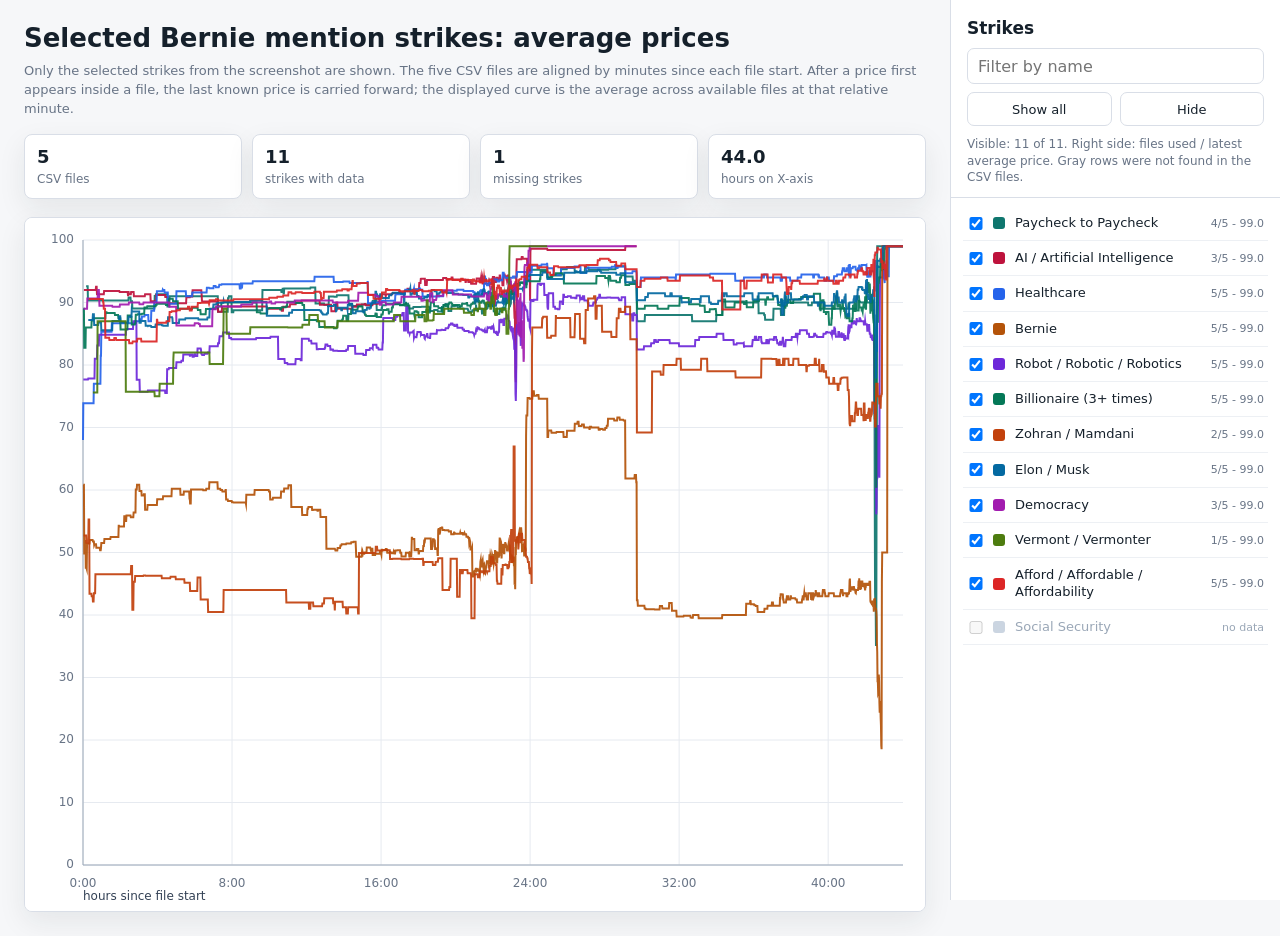
==== site/Bernie/index.html @ de3433e1 "Move Bernie chart under Pages subpath" ====
<!doctype html>
<html lang="ru">
<head>
  <meta charset="utf-8" />
  <meta name="viewport" content="width=device-width, initial-scale=1" />
  <title>Selected Bernie mention strikes - average prices</title>
  <style>
    :root {
      --bg: #f6f7f9;
      --panel: #ffffff;
      --ink: #15202b;
      --muted: #687486;
      --line: #d9dee7;
      --accent: #0f766e;
      --shadow: 0 10px 28px rgba(21, 32, 43, 0.08);
    }
    * { box-sizing: border-box; }
    body {
      margin: 0;
      background: var(--bg);
      color: var(--ink);
      font-family: Inter, ui-sans-serif, system-ui, -apple-system, BlinkMacSystemFont, "Segoe UI", sans-serif;
    }
    .app {
      min-height: 100vh;
      display: grid;
      grid-template-columns: minmax(0, 1fr) 330px;
    }
    main { padding: 24px; min-width: 0; }
    aside {
      height: 100vh;
      position: sticky;
      top: 0;
      border-left: 1px solid var(--line);
      background: var(--panel);
      display: flex;
      flex-direction: column;
      min-width: 0;
    }
    h1 { margin: 0; font-size: 26px; line-height: 1.15; letter-spacing: 0; }
    .subtitle { margin-top: 8px; color: var(--muted); font-size: 13px; line-height: 1.45; max-width: 960px; }
    .stats { display: grid; grid-template-columns: repeat(4, minmax(120px, 1fr)); gap: 10px; margin: 16px 0 18px; }
    .stat { background: var(--panel); border: 1px solid var(--line); border-radius: 8px; padding: 11px 12px; box-shadow: var(--shadow); min-width: 0; }
    .stat strong { display: block; font-size: 18px; line-height: 1.2; }
    .stat span { color: var(--muted); font-size: 12px; }
    .chart-shell { position: relative; background: var(--panel); border: 1px solid var(--line); border-radius: 8px; min-height: 620px; height: calc(100vh - 205px); box-shadow: var(--shadow); overflow: hidden; }
    canvas { display: block; width: 100%; height: 100%; cursor: crosshair; }
    .tooltip { position: absolute; pointer-events: none; background: rgba(255,255,255,0.97); border: 1px solid var(--line); border-radius: 8px; box-shadow: 0 8px 22px rgba(21, 32, 43, 0.13); padding: 9px 10px; min-width: 220px; max-width: 390px; font-size: 12px; display: none; z-index: 3; }
    .tooltip .muted { color: var(--muted); margin-top: 3px; }
    .side-head { padding: 18px 16px 12px; border-bottom: 1px solid var(--line); }
    .side-head h2 { margin: 0 0 10px; font-size: 17px; line-height: 1.2; letter-spacing: 0; }
    .controls { display: grid; grid-template-columns: 1fr 1fr; gap: 8px; }
    button, input[type="search"] { border: 1px solid var(--line); border-radius: 7px; background: #fff; color: var(--ink); font: inherit; }
    button { min-height: 34px; cursor: pointer; font-size: 13px; }
    button:hover { border-color: #9aa7b7; }
    input[type="search"] { grid-column: 1 / -1; min-height: 36px; padding: 0 10px; outline: none; }
    input[type="search"]:focus { border-color: var(--accent); box-shadow: 0 0 0 3px rgba(15, 118, 110, 0.12); }
    .strike-list { overflow: auto; padding: 8px 12px 14px; }
    .strike { display: grid; grid-template-columns: 18px 14px minmax(0, 1fr) auto; gap: 8px; align-items: center; padding: 9px 4px; border-bottom: 1px solid #edf0f4; min-width: 0; }
    .strike input { margin: 0; }
    .swatch { width: 12px; height: 12px; border-radius: 3px; }
    .name { min-width: 0; font-size: 13px; line-height: 1.25; overflow-wrap: anywhere; }
    .meta { color: var(--muted); font-size: 11px; white-space: nowrap; }
    .muted-row .name, .muted-row .meta { color: #9aa7b7; }
    .hidden-row { display: none; }
    .legend-note { color: var(--muted); font-size: 12px; line-height: 1.35; margin-top: 10px; }
    @media (max-width: 980px) {
      .app { grid-template-columns: 1fr; }
      aside { position: relative; height: auto; border-left: 0; border-top: 1px solid var(--line); }
      .chart-shell { height: 62vh; min-height: 440px; }
      .stats { grid-template-columns: repeat(2, minmax(120px, 1fr)); }
    }
  </style>
</head>
<body>
  <div class="app">
    <main>
      <h1>Selected Bernie mention strikes: average prices</h1>
      <div class="subtitle">Only the selected strikes from the screenshot are shown. The five CSV files are aligned by minutes since each file start. After a price first appears inside a file, the last known price is carried forward; the displayed curve is the average across available files at that relative minute.</div>
      <div class="stats" id="stats"></div>
      <div class="chart-shell">
        <canvas id="chart" aria-label="Average strike price chart"></canvas>
        <div class="tooltip" id="tooltip"></div>
      </div>
    </main>
    <aside>
      <div class="side-head">
        <h2>Strikes</h2>
        <div class="controls">
          <input id="filter" type="search" placeholder="Filter by name" />
          <button id="showAll">Show all</button>
          <button id="hideAll">Hide</button>
        </div>
        <div class="legend-note"><span id="visibleCount"></span>. Right side: files used / latest average price. Gray rows were not found in the CSV files.</div>
      </div>
      <div class="strike-list" id="strikeList"></div>
    </aside>
  </div>

  <script id="chart-data" type="application/json">{"generatedAt":"2026-05-20T18:50:53Z","aggregation":"Each CSV is aligned by minutes since its first timestamp. Within each CSV, the last observed price is carried forward after first appearance. The displayed value is the average across CSVs with an active carried-forward price at that relative minute.","maxMinute":2641,"files":[{"name":"kalshi-price-history-kxberniemention-26mar28-minute.csv","start":"2026-03-27T01:57:00Z","end":"2026-03-28T21:07:00Z","rows":1395,"strikes":29},{"name":"kalshi-price-history-kxberniemention-26mar29-minute.csv","start":"2026-03-28T00:01:00Z","end":"2026-03-29T20:02:00Z","rows":1573,"strikes":33},{"name":"kalshi-price-history-kxberniemention-26may01-minute.csv","start":"2026-05-01T00:03:00Z","end":"2026-05-02T05:46:00Z","rows":980,"strikes":28},{"name":"kalshi-price-history-kxberniemention-26may02-minute.csv","start":"2026-05-02T00:01:00Z","end":"2026-05-03T05:07:00Z","rows":1144,"strikes":28},{"name":"kalshi-price-history-kxberniemention-26may03-minute.csv","start":"2026-05-03T00:01:00Z","end":"2026-05-04T00:56:00Z","rows":1038,"strikes":33}],"selected":["Paycheck to Paycheck","AI / Artificial Intelligence","Healthcare","Bernie","Robot / Robotic / Robotics","Billionaire (3+ times)","Zohran / Mamdani","Elon / Musk","Democracy","Vermont / Vermonter","Afford / Affordable / Affordability","Social Security"],"missing":["Social Security"],"series":[{"name":"Paycheck to Paycheck","points":[[10,92.62,1],[11,92.62,1],[12,92.62,1],[13,92.62,1],[14,92.62,1],[15,92.62,1],[16,90.31,2],[17,90.31,2],[18,90.31,2],[19,90.31,2],[20,90.31,2],[21,90.31,2],[22,90.31,2],[23,90.31,2],[24,90.31,2],[25,90.31,2],[26,90.31,2],[27,90.31,2],[28,90.31,2],[29,90.31,2],[30,90.31,2],[31,90.31,2],[32,90.31,2],[33,90.31,2],[34,90.31,2],[35,90.31,2],[36,90.31,2],[37,90.31,2],[38,90.31,2],[39,90.31,2],[40,90.31,2],[41,90.31,2],[42,90.31,2],[43,90.31,2],[44,90.31,2],[45,90.31,2],[46,90.31,2],[47,90.31,2],[48,90.31,2],[49,90.31,2],[50,90.31,2],[51,90.31,2],[52,90.31,2],[53,90.31,2],[54,90.31,2],[55,90.31,2],[56,90.31,2],[57,90.31,2],[58,90.31,2],[59,90.31,2],[60,90.31,2],[61,90.31,2],[62,90.31,2],[63,90.31,2],[64,90.31,2],[65,90.31,2],[66,90.31,2],[67,90.31,2],[68,90.31,2],[69,90.31,2],[70,90.31,2],[71,90.31,2],[72,90.31,2],[73,90.31,2],[74,90.31,2],[75,90.31,2],[76,90.31,2],[77,90.31,2],[78,90.31,2],[79,90.31,2],[80,90.31,2],[81,90.31,2],[82,90.31,2],[83,90.31,2],[84,90.31,2],[85,90.31,2],[86,90.31,2],[87,90.31,2],[88,90.31,2],[89,90.31,2],[90,90.31,2],[91,90.31,2],[92,90.31,2],[93,90.31,2],[94,90.31,2],[95,90.31,2],[96,90.31,2],[97,90.31,2],[98,90.31,2],[99,90.31,2],[100,90.31,2],[101,90.31,2],[102,90.31,2],[103,90.31,2],[104,90.31,2],[105,90.31,2],[106,90.31,2],[107,90.31,2],[108,90.31,2],[109,90.31,2],[110,90.31,2],[111,90.31,2],[112,90.31,2],[113,90.31,2],[114,90.31,2],[115,90.31,2],[116,90.31,2],[117,90.31,2],[118,90.31,2],[119,90.31,2],[120,90.31,2],[121,90.31,2],[122,90.31,2],[123,90.31,2],[124,90.31,2],[125,90.31,2],[126,90.31,2],[127,90.31,2],[128,90.31,2],[129,90.31,2],[130,90.31,2],[131,90.31,2],[132,90.31,2],[133,90.31,2],[134,90.31,2],[135,90.31,2],[136,90.31,2],[137,90.31,2],[138,90.31,2],[139,90.31,2],[140,90.31,2],[141,90.31,2],[142,90.31,2],[143,90.31,2],[144,90.31,2],[145,90.31,2],[146,90.31,2],[147,90.81,2],[148,90.81,2],[149,90.81,2],[150,90.81,2],[151,90.81,2],[152,90.81,2],[153,90.81,2],[154,90.2067,3],[155,90.2067,3],[156,90.2067,3],[157,90.2067,3],[158,90.2067,3],[159,89.0367,3],[160,89.0367,3],[161,89.0367,3],[162,89.0367,3],[163,89.0367,3],[164,89.0367,3],[165,89.0367,3],[166,89.0367,3],[167,89.0367,3],[168,89.0367,3],[169,89.0367,3],[170,89.0367,3],[171,89.0367,3],[172,89.0367,3],[173,89.0367,3],[174,89.0367,3],[175,89.0367,3],[176,89.0367,3],[177,89.0367,3],[178,89.0367,3],[179,89.0367,3],[180,89.0367,3],[181,89.0367,3],[182,89.0367,3],[183,89.0367,3],[184,89.0367,3],[185,89.0367,3],[186,89.0367,3],[187,89.0367,3],[188,89.0367,3],[189,89.0367,3],[190,89.0367,3],[191,89.0367,3],[192,89.0367,3],[193,89.0367,3],[194,89.0367,3],[195,89.0367,3],[196,89.0367,3],[197,89.0367,3],[198,89.0367,3],[199,89.0367,3],[200,89.0367,3],[201,89.0367,3],[202,89.0367,3],[203,89.0367,3],[204,89.0367,3],[205,89.0367,3],[206,89.0367,3],[207,89.0367,3],[208,89.0367,3],[209,89.0367,3],[210,89.0367,3],[211,89.0367,3],[212,89.0367,3],[213,89.0367,3],[214,89.0367,3],[215,89.0367,3],[216,89.0367,3],[217,89.0367,3],[218,89.0367,3],[219,89.0367,3],[220,89.0367,3],[221,89.0367,3],[222,89.0367,3],[223,89.0367,3],[224,89.0367,3],[225,89.0367,3],[226,89.0367,3],[227,89.0367,3],[228,89.0367,3],[229,89.0367,3],[230,89.0367,3],[231,91.05,3],[232,91.05,3],[233,91.05,3],[234,91.05,3],[235,91.3333,3],[236,91.3333,3],[237,91.3333,3],[238,91.3333,3],[239,91.3333,3],[240,91.3333,3],[241,91.3333,3],[242,91.3333,3],[243,91.3333,3],[244,91.3333,3],[245,91.3333,3],[246,91.3333,3],[247,91.3333,3],[248,91.3333,3],[249,91.3333,3],[250,91.3333,3],[251,91.3333,3],[252,91.3333,3],[253,91.3333,3],[254,91.3333,3],[255,91.3333,3],[256,91.3333,3],[257,91.3333,3],[258,91.3333,3],[259,91.3333,3],[260,91.3333,3],[261,91.3333,3],[262,91.3333,3],[263,91.3333,3],[264,91.3333,3],[265,91.3333,3],[266,91.3333,3],[267,91.3333,3],[268,91.3333,3],[269,91.3333,3],[270,91.3333,3],[271,91.3333,3],[272,89.37,3],[273,89.37,3],[274,89.37,3],[275,89.37,3],[276,89.37,3],[277,89.37,3],[278,89.37,3],[279,91.0,3],[280,91.0,3],[281,91.0,3],[282,91.0,3],[283,91.0,3],[284,91.0,3],[285,91.0,3],[286,91.0,3],[287,91.0,3],[288,91.0,3],[289,91.0,3],[290,91.0,3],[291,91.0,3],[292,91.0,3],[293,91.0,3],[294,91.0,3],[295,91.0,3],[296,91.0,3],[297,91.0,3],[298,91.0,3],[299,91.0,3],[300,91.0,3],[301,91.0,3],[302,91.0,3],[303,91.0,3],[304,91.0,3],[305,91.0,3],[306,91.0,3],[307,91.0,3],[308,91.0,3],[309,91.0,3],[310,91.0,3],[311,91.0,3],[312,91.0,3],[313,91.0,3],[314,91.0,3],[315,91.0,3],[316,91.0,3],[317,91.0,3],[318,91.0,3],[319,91.0,3],[320,91.0,3],[321,91.0,3],[322,91.0,3],[323,91.0,3],[324,91.0,3],[325,91.0,3],[326,91.0,3],[327,91.0,3],[328,91.0,3],[329,91.0,3],[330,91.0,3],[331,91.0,3],[332,91.0,3],[333,91.0,3],[334,91.0,3],[335,91.0,3],[336,91.0,3],[337,91.0,3],[338,91.0,3],[339,91.0,3],[340,91.0,3],[341,91.0,3],[342,91.0,3],[343,91.0,3],[344,91.0,3],[345,91.0,3],[346,91.0,3],[347,91.0,3],[348,91.0,3],[349,91.0,3],[350,91.0,3],[351,91.0,3],[352,91.0,3],[353,91.0,3],[354,91.0,3],[355,91.0,3],[356,91.0,3],[357,91.0,3],[358,91.0,3],[359,91.0,3],[360,91.0,3],[361,91.0,3],[362,91.0,3],[363,91.0,3],[364,91.0,3],[365,91.0,3],[366,91.0,3],[367,91.0,3],[368,91.0,3],[369,91.0,3],[370,91.0,3],[371,91.0,3],[372,91.0,3],[373,91.0,3],[374,91.0,3],[375,91.0,3],[376,91.0,3],[377,91.0,3],[378,91.0,3],[379,91.0,3],[380,91.0,3],[381,91.0,3],[382,91.0,3],[383,91.0,3],[384,91.0,3],[385,91.0,3],[386,91.0,3],[387,91.0,3],[388,91.0,3],[389,91.0,3],[390,91.0,3],[391,91.0,3],[392,91.0,3],[393,91.0,3],[394,91.0,3],[395,91.0,3],[396,91.0,3],[397,91.0,3],[398,91.0,3],[399,91.0,3],[400,91.0,3],[401,91.0,3],[402,91.0,3],[403,91.0,3],[404,91.0,3],[405,91.0,3],[406,91.0,3],[407,91.0,3],[408,91.0,3],[409,91.0,3],[410,91.0,3],[411,91.0,3],[412,91.0,3],[413,91.0,3],[414,91.0,3],[415,91.0,3],[416,91.0,3],[417,91.0,3],[418,91.0,3],[419,91.0,3],[420,91.0,3],[421,91.0,3],[422,91.0,3],[423,91.0,3],[424,91.0,3],[425,91.0,3],[426,91.0,3],[427,91.0,3],[428,91.0,3],[429,91.0,3],[430,91.0,3],[431,91.0,3],[432,91.0,3],[433,91.0,3],[434,91.0,3],[435,88.5133,3],[436,88.5133,3],[437,88.5133,3],[438,88.5133,3],[439,88.5133,3],[440,88.5133,3],[441,88.5133,3],[442,88.5133,3],[443,88.5133,3],[444,88.5133,3],[445,88.5133,3],[446,88.5133,3],[447,88.5133,3],[448,88.5133,3],[449,88.5133,3],[450,88.5133,3],[451,88.5133,3],[452,88.5133,3],[453,88.5133,3],[454,88.5133,3],[455,88.5133,3],[456,88.5133,3],[457,88.5133,3],[458,88.5133,3],[459,88.5133,3],[460,88.5133,3],[461,88.5133,3],[462,88.5133,3],[463,88.5133,3],[464,88.5133,3],[465,88.5133,3],[466,88.5133,3],[467,90.6667,3],[468,90.6667,3],[469,90.6667,3],[470,91.0,3],[471,91.0,3],[472,91.0,3],[473,91.0,3],[474,91.0,3],[475,91.0,3],[476,91.0,3],[477,91.0,3],[478,91.0,3],[479,88.4267,3],[480,88.4267,3],[481,88.4267,3],[482,88.4267,3],[483,88.4267,3],[484,88.4267,3],[485,88.76,3],[486,88.76,3],[487,88.76,3],[488,88.76,3],[489,88.76,3],[490,88.76,3],[491,88.76,3],[492,88.76,3],[493,88.76,3],[494,88.76,3],[495,88.76,3],[496,88.76,3],[497,88.76,3],[498,88.76,3],[499,88.76,3],[500,88.76,3],[501,88.76,3],[502,88.76,3],[503,88.76,3],[504,88.76,3],[505,88.76,3],[506,88.76,3],[507,88.76,3],[508,88.76,3],[509,88.76,3],[510,88.76,3],[511,88.76,3],[512,88.76,3],[513,88.76,3],[514,88.76,3],[515,88.76,3],[516,88.76,3],[517,88.76,3],[518,88.76,3],[519,88.76,3],[520,88.76,3],[521,88.76,3],[522,88.76,3],[523,88.76,3],[524,88.76,3],[525,88.76,3],[526,88.76,3],[527,88.76,3],[528,88.76,3],[529,88.76,3],[530,88.76,3],[531,88.76,3],[532,88.76,3],[533,88.76,3],[534,88.76,3],[535,88.76,3],[536,88.76,3],[537,88.76,3],[538,88.76,3],[539,88.76,3],[540,88.76,3],[541,88.76,3],[542,88.76,3],[543,88.76,3],[544,88.76,3],[545,88.76,3],[546,88.76,3],[547,88.76,3],[548,88.76,3],[549,88.76,3],[550,88.76,3],[551,88.76,3],[552,88.76,3],[553,88.76,3],[554,88.76,3],[555,88.76,3],[556,88.76,3],[557,88.76,3],[558,88.76,3],[559,88.76,3],[560,88.76,3],[561,88.76,3],[562,88.76,3],[563,88.76,3],[564,88.76,3],[565,88.76,3],[566,88.76,3],[567,88.76,3],[568,88.76,3],[569,88.76,3],[570,88.76,3],[571,88.76,3],[572,88.76,3],[573,88.76,3],[574,88.76,3],[575,88.76,3],[576,88.76,3],[577,88.76,3],[578,92.0033,3],[579,92.0033,3],[580,92.0033,3],[581,92.0033,3],[582,92.0033,3],[583,92.0033,3],[584,92.0033,3],[585,92.0033,3],[586,92.0033,3],[587,92.0033,3],[588,92.0033,3],[589,92.0033,3],[590,92.0033,3],[591,92.0033,3],[592,92.0033,3],[593,92.0033,3],[594,92.0033,3],[595,92.0033,3],[596,92.0033,3],[597,92.0033,3],[598,92.0033,3],[599,92.0033,3],[600,92.0033,3],[601,92.0033,3],[602,92.0033,3],[603,92.0033,3],[604,92.0033,3],[605,92.0033,3],[606,92.0033,3],[607,92.0033,3],[608,92.0033,3],[609,92.0033,3],[610,92.0033,3],[611,92.0033,3],[612,92.0033,3],[613,92.0033,3],[614,92.0033,3],[615,92.0033,3],[616,92.0033,3],[617,92.0033,3],[618,92.0033,3],[619,92.0033,3],[620,92.0033,3],[621,92.0033,3],[622,92.0033,3],[623,92.0033,3],[624,92.0033,3],[625,92.0033,3],[626,92.0033,3],[627,92.0033,3],[628,92.0033,3],[629,92.0033,3],[630,92.0033,3],[631,92.0033,3],[632,92.0033,3],[633,92.0033,3],[634,92.0033,3],[635,92.0033,3],[636,92.0033,3],[637,92.0033,3],[638,92.0033,3],[639,91.67,3],[640,91.67,3],[641,91.67,3],[642,91.67,3],[643,92.22,3],[644,92.22,3],[645,92.22,3],[646,91.4433,3],[647,91.4433,3],[648,92.2233,3],[649,92.2233,3],[650,92.2233,3],[651,92.2233,3],[652,92.2233,3],[653,92.2233,3],[654,92.2233,3],[655,92.2233,3],[656,92.2233,3],[657,92.2233,3],[658,92.2233,3],[659,92.2233,3],[660,92.2233,3],[661,92.2233,3],[662,92.2233,3],[663,92.2233,3],[664,92.2233,3],[665,92.2233,3],[666,92.2233,3],[667,92.2233,3],[668,92.2233,3],[669,92.2233,3],[670,92.2233,3],[671,92.2233,3],[672,92.2233,3],[673,92.2233,3],[674,92.2233,3],[675,92.2233,3],[676,92.2233,3],[677,92.2233,3],[678,92.2233,3],[679,92.2233,3],[680,92.2233,3],[681,92.2233,3],[682,92.2233,3],[683,92.2233,3],[684,92.2233,3],[685,92.2233,3],[686,92.2233,3],[687,92.2233,3],[688,92.2233,3],[689,92.2233,3],[690,92.2233,3],[691,92.2233,3],[692,92.2233,3],[693,92.2233,3],[694,92.2233,3],[695,92.2233,3],[696,92.2233,3],[697,92.2233,3],[698,92.2233,3],[699,92.2233,3],[700,92.2233,3],[701,92.2233,3],[702,92.2233,3],[703,92.2233,3],[704,92.2233,3],[705,92.2233,3],[706,92.2233,3],[707,92.2233,3],[708,92.2233,3],[709,92.2233,3],[710,92.2233,3],[711,92.2233,3],[712,92.2233,3],[713,92.2233,3],[714,92.2233,3],[715,92.2233,3],[716,92.2233,3],[717,92.2233,3],[718,92.2233,3],[719,92.2233,3],[720,92.2233,3],[721,92.2233,3],[722,92.2233,3],[723,92.2233,3],[724,92.2233,3],[725,92.2233,3],[726,92.2233,3],[727,92.2233,3],[728,92.2233,3],[729,92.2233,3],[730,92.2233,3],[731,92.2233,3],[732,92.2233,3],[733,92.4033,3],[734,92.4033,3],[735,92.4033,3],[736,92.4033,3],[737,92.4033,3],[738,92.4033,3],[739,92.4033,3],[740,92.4033,3],[741,92.4033,3],[742,92.4033,3],[743,92.4033,3],[744,92.4033,3],[745,92.4033,3],[746,92.4033,3],[747,92.4033,3],[748,92.4033,3],[749,89.8567,3],[750,89.8567,3],[751,89.8567,3],[752,89.8567,3],[753,89.8567,3],[754,89.8567,3],[755,89.8567,3],[756,89.8567,3],[757,89.8567,3],[758,89.8567,3],[759,89.8567,3],[760,89.8567,3],[761,89.8567,3],[762,89.8567,3],[763,89.8567,3],[764,89.8567,3],[765,89.8567,3],[766,89.8567,3],[767,89.8567,3],[768,89.8567,3],[769,89.8567,3],[770,89.8567,3],[771,89.8567,3],[772,89.8567,3],[773,89.8567,3],[774,89.8567,3],[775,89.8567,3],[776,89.8567,3],[777,89.6425,4],[778,89.6425,4],[779,89.6425,4],[780,89.6425,4],[781,89.6425,4],[782,89.6425,4],[783,89.6425,4],[784,89.6425,4],[785,89.6425,4],[786,89.6425,4],[787,89.6425,4],[788,89.6425,4],[789,89.3925,4],[790,89.3925,4],[791,89.3925,4],[792,90.95,4],[793,90.95,4],[794,90.95,4],[795,90.95,4],[796,90.95,4],[797,90.95,4],[798,90.95,4],[799,90.95,4],[800,90.95,4],[801,90.95,4],[802,90.95,4],[803,90.95,4],[804,90.95,4],[805,90.95,4],[806,90.95,4],[807,90.95,4],[808,90.95,4],[809,90.915,4],[810,90.915,4],[811,90.915,4],[812,90.915,4],[813,90.915,4],[814,90.915,4],[815,90.915,4],[816,90.915,4],[817,90.915,4],[818,91.165,4],[819,91.165,4],[820,91.165,4],[821,91.165,4],[822,91.165,4],[823,91.165,4],[824,91.165,4],[825,91.165,4],[826,91.165,4],[827,91.165,4],[828,91.165,4],[829,91.165,4],[830,91.165,4],[831,91.165,4],[832,91.165,4],[833,91.165,4],[834,91.165,4],[835,91.165,4],[836,91.165,4],[837,91.165,4],[838,91.165,4],[839,91.165,4],[840,91.165,4],[841,91.165,4],[842,91.165,4],[843,91.165,4],[844,91.165,4],[845,91.165,4],[846,91.165,4],[847,91.165,4],[848,91.165,4],[849,91.165,4],[850,91.165,4],[851,91.165,4],[852,91.165,4],[853,91.165,4],[854,91.165,4],[855,91.165,4],[856,89.7675,4],[857,89.7675,4],[858,89.7675,4],[859,89.7675,4],[860,89.5175,4],[861,89.5175,4],[862,89.7675,4],[863,89.7675,4],[864,89.7675,4],[865,89.7675,4],[866,89.7675,4],[867,89.7675,4],[868,89.4575,4],[869,89.4575,4],[870,89.4575,4],[871,89.4575,4],[872,89.4575,4],[873,89.4575,4],[874,89.4575,4],[875,89.4575,4],[876,89.4575,4],[877,89.4575,4],[878,89.4325,4],[879,89.4325,4],[880,89.4325,4],[881,89.4325,4],[882,89.4325,4],[883,89.4325,4],[884,89.4325,4],[885,89.4325,4],[886,89.4325,4],[887,89.4325,4],[888,89.4325,4],[889,89.4325,4],[890,89.4325,4],[891,89.4325,4],[892,89.4325,4],[893,89.4325,4],[894,89.4325,4],[895,89.4325,4],[896,89.4325,4],[897,89.4325,4],[898,89.665,4],[899,89.665,4],[900,89.665,4],[901,89.665,4],[902,89.665,4],[903,89.665,4],[904,89.665,4],[905,89.665,4],[906,89.665,4],[907,89.665,4],[908,89.665,4],[909,89.665,4],[910,89.665,4],[911,89.665,4],[912,89.665,4],[913,89.665,4],[914,89.665,4],[915,89.665,4],[916,89.665,4],[917,89.665,4],[918,89.665,4],[919,89.665,4],[920,89.665,4],[921,89.665,4],[922,89.665,4],[923,89.665,4],[924,89.665,4],[925,89.665,4],[926,89.415,4],[927,89.415,4],[928,89.725,4],[929,89.725,4],[930,89.725,4],[931,89.725,4],[932,89.725,4],[933,90.25,4],[934,90.25,4],[935,90.25,4],[936,90.25,4],[937,90.25,4],[938,90.25,4],[939,90.25,4],[940,90.25,4],[941,90.25,4],[942,90.25,4],[943,90.25,4],[944,90.25,4],[945,90.75,4],[946,88.8125,4],[947,88.8125,4],[948,88.8125,4],[949,88.8125,4],[950,88.8125,4],[951,88.8125,4],[952,88.8125,4],[953,88.8125,4],[954,88.8125,4],[955,88.8125,4],[956,88.8125,4],[957,88.8125,4],[958,88.8125,4],[959,88.8125,4],[960,88.8125,4],[961,88.8125,4],[962,89.0625,4],[963,89.0625,4],[964,89.5625,4],[965,89.5625,4],[966,89.5625,4],[967,89.5625,4],[968,89.5625,4],[969,89.5625,4],[970,89.5625,4],[971,89.5625,4],[972,89.5625,4],[973,89.5625,4],[974,89.5625,4],[975,89.5625,4],[976,89.8125,4],[977,89.8125,4],[978,89.8125,4],[979,89.8125,4],[980,89.8125,4],[981,89.8125,4],[982,89.8125,4],[983,89.8125,4],[984,89.8125,4],[985,89.8125,4],[986,89.8125,4],[987,89.8125,4],[988,89.8125,4],[989,89.8125,4],[990,89.8125,4],[991,89.8125,4],[992,89.8125,4],[993,89.8125,4],[994,89.8125,4],[995,89.8125,4],[996,89.8125,4],[997,89.8125,4],[998,89.8125,4],[999,89.8125,4],[1000,89.8125,4],[1001,89.8125,4],[1002,89.8125,4],[1003,89.8125,4],[1004,89.8125,4],[1005,89.8125,4],[1006,89.8125,4],[1007,89.8125,4],[1008,89.8125,4],[1009,89.8125,4],[1010,89.8125,4],[1011,89.8125,4],[1012,89.8125,4],[1013,89.8125,4],[1014,89.8125,4],[1015,89.8125,4],[1016,89.8125,4],[1017,89.8125,4],[1018,89.8125,4],[1019,89.8125,4],[1020,89.8125,4],[1021,89.5625,4],[1022,89.5625,4],[1023,89.5625,4],[1024,89.5625,4],[1025,89.5625,4],[1026,89.5625,4],[1027,89.5625,4],[1028,89.5625,4],[1029,89.5625,4],[1030,89.5625,4],[1031,89.5625,4],[1032,89.5625,4],[1033,89.8125,4],[1034,89.7825,4],[1035,89.7825,4],[1036,89.7825,4],[1037,89.7825,4],[1038,89.7825,4],[1039,89.7825,4],[1040,89.7825,4],[1041,89.7825,4],[1042,89.7825,4],[1043,89.7825,4],[1044,89.7825,4],[1045,89.7825,4],[1046,89.7825,4],[1047,89.7825,4],[1048,89.0325,4],[1049,89.0325,4],[1050,89.0325,4],[1051,89.0325,4],[1052,89.0325,4],[1053,89.0325,4],[1054,89.0325,4],[1055,89.0325,4],[1056,89.0325,4],[1057,89.0325,4],[1058,89.0325,4],[1059,89.0325,4],[1060,89.0325,4],[1061,89.0325,4],[1062,89.0325,4],[1063,89.0325,4],[1064,89.2825,4],[1065,89.3,4],[1066,89.3,4],[1067,89.3,4],[1068,89.3,4],[1069,89.3,4],[1070,89.3,4],[1071,89.3,4],[1072,89.3,4],[1073,89.3,4],[1074,89.3,4],[1075,89.3,4],[1076,89.3,4],[1077,89.3,4],[1078,89.3,4],[1079,89.3,4],[1080,89.3,4],[1081,89.3,4],[1082,89.3,4],[1083,89.3,4],[1084,89.3,4],[1085,89.3,4],[1086,89.3,4],[1087,89.3,4],[1088,89.3,4],[1089,89.3,4],[1090,89.3175,4],[1091,89.3175,4],[1092,89.3175,4],[1093,89.3175,4],[1094,89.3175,4],[1095,89.3175,4],[1096,89.3175,4],[1097,89.3175,4],[1098,89.3175,4],[1099,89.3175,4],[1100,89.3175,4],[1101,89.3175,4],[1102,89.3175,4],[1103,89.3175,4],[1104,89.3175,4],[1105,89.3175,4],[1106,89.3175,4],[1107,89.3175,4],[1108,89.3175,4],[1109,89.3175,4],[1110,89.3175,4],[1111,89.3175,4],[1112,89.3175,4],[1113,89.3175,4],[1114,89.3175,4],[1115,89.15,4],[1116,89.15,4],[1117,89.15,4],[1118,89.15,4],[1119,88.65,4],[1120,88.65,4],[1121,88.65,4],[1122,88.65,4],[1123,88.65,4],[1124,88.65,4],[1125,88.65,4],[1126,88.65,4],[1127,88.65,4],[1128,88.65,4],[1129,88.65,4],[1130,88.65,4],[1131,88.8,4],[1132,88.8,4],[1133,88.8,4],[1134,88.8,4],[1135,88.8,4],[1136,88.8,4],[1137,88.8,4],[1138,88.8,4],[1139,88.8,4],[1140,88.8,4],[1141,88.8,4],[1142,88.8,4],[1143,88.55,4],[1144,88.55,4],[1145,88.55,4],[1146,88.55,4],[1147,88.55,4],[1148,88.55,4],[1149,88.55,4],[1150,88.55,4],[1151,88.55,4],[1152,88.55,4],[1153,88.55,4],[1154,88.55,4],[1155,88.55,4],[1156,89.2825,4],[1157,89.2825,4],[1158,89.2825,4],[1159,89.2825,4],[1160,89.2825,4],[1161,89.5975,4],[1162,89.5975,4],[1163,89.5325,4],[1164,89.5325,4],[1165,89.5325,4],[1166,89.7025,4],[1167,89.775,4],[1168,89.775,4],[1169,89.775,4],[1170,89.775,4],[1171,89.725,4],[1172,89.725,4],[1173,89.725,4],[1174,89.725,4],[1175,89.725,4],[1176,89.725,4],[1177,88.66,4],[1178,88.66,4],[1179,88.66,4],[1180,88.66,4],[1181,88.66,4],[1182,88.66,4],[1183,88.66,4],[1184,88.66,4],[1185,88.66,4],[1186,88.66,4],[1187,89.41,4],[1188,89.41,4],[1189,89.41,4],[1190,89.41,4],[1191,89.41,4],[1192,89.41,4],[1193,89.41,4],[1194,89.41,4],[1195,89.41,4],[1196,89.41,4],[1197,89.41,4],[1198,89.41,4],[1199,89.4625,4],[1200,89.4625,4],[1201,89.4625,4],[1202,89.4625,4],[1203,89.4625,4],[1204,89.4625,4],[1205,89.4625,4],[1206,89.4625,4],[1207,89.25,4],[1208,89.25,4],[1209,89.25,4],[1210,89.25,4],[1211,89.25,4],[1212,89.25,4],[1213,89.25,4],[1214,89.25,4],[1215,89.0475,4],[1216,89.0475,4],[1217,89.0475,4],[1218,89.0475,4],[1219,89.0475,4],[1220,89.0475,4],[1221,89.0475,4],[1222,89.0475,4],[1223,89.0475,4],[1224,89.0475,4],[1225,89.0,4],[1226,89.0,4],[1227,89.0,4],[1228,89.0,4],[1229,89.0,4],[1230,89.0,4],[1231,89.0,4],[1232,89.0,4],[1233,89.0,4],[1234,89.0,4],[1235,89.0,4],[1236,89.0,4],[1237,89.0,4],[1238,89.0,4],[1239,89.0,4],[1240,88.7725,4],[1241,88.7725,4],[1242,88.5225,4],[1243,88.5225,4],[1244,88.5225,4],[1245,88.5225,4],[1246,88.5225,4],[1247,88.5225,4],[1248,88.5225,4],[1249,88.5225,4],[1250,88.5225,4],[1251,88.5225,4],[1252,88.5225,4],[1253,88.5225,4],[1254,88.75,4],[1255,88.75,4],[1256,88.75,4],[1257,88.75,4],[1258,88.75,4],[1259,88.75,4],[1260,88.75,4],[1261,88.75,4],[1262,88.75,4],[1263,88.75,4],[1264,88.75,4],[1265,88.75,4],[1266,89.675,4],[1267,88.7675,4],[1268,88.7675,4],[1269,88.7675,4],[1270,88.7675,4],[1271,88.7675,4],[1272,88.7675,4],[1273,89.0,4],[1274,89.0,4],[1275,89.0,4],[1276,89.0,4],[1277,89.0,4],[1278,89.0,4],[1279,89.0,4],[1280,89.0,4],[1281,89.0,4],[1282,89.0,4],[1283,89.0,4],[1284,89.0,4],[1285,88.25,4],[1286,88.25,4],[1287,88.25,4],[1288,88.25,4],[1289,88.25,4],[1290,88.9025,4],[1291,88.9025,4],[1292,88.9025,4],[1293,88.9025,4],[1294,88.9025,4],[1295,88.9025,4],[1296,89.6525,4],[1297,89.6525,4],[1298,89.4025,4],[1299,89.4025,4],[1300,89.0,4],[1301,89.0,4],[1302,89.14,4],[1303,89.14,4],[1304,89.39,4],[1305,89.39,4],[1306,89.39,4],[1307,89.8625,4],[1308,89.8625,4],[1309,89.4125,4],[1310,89.4125,4],[1311,89.4125,4],[1312,89.9125,4],[1313,89.9125,4],[1314,89.9425,4],[1315,89.9425,4],[1316,89.6625,4],[1317,89.6625,4],[1318,90.6,4],[1319,90.6,4],[1320,91.1,4],[1321,91.1,4],[1322,91.1,4],[1323,91.1,4],[1324,91.1,4],[1325,90.85,4],[1326,90.85,4],[1327,91.055,4],[1328,91.055,4],[1329,91.055,4],[1330,90.8425,4],[1331,90.7425,4],[1332,90.7425,4],[1333,90.5175,4],[1334,90.5175,4],[1335,90.7675,4],[1336,91.0175,4],[1337,91.0175,4],[1338,91.1625,4],[1339,91.1625,4],[1340,91.1625,4],[1341,91.1625,4],[1342,91.1625,4],[1343,91.1625,4],[1344,91.1625,4],[1345,90.9125,4],[1346,90.9125,4],[1347,91.1625,4],[1348,91.1625,4],[1349,91.1625,4],[1350,90.9125,4],[1351,90.9125,4],[1352,90.9125,4],[1353,90.6625,4],[1354,90.4125,4],[1355,90.6625,4],[1356,90.015,4],[1357,90.51,4],[1358,90.51,4],[1359,91.1625,4],[1360,90.795,4],[1361,90.045,4],[1362,90.045,4],[1363,89.9125,4],[1364,89.9125,4],[1365,89.9125,4],[1366,89.9125,4],[1367,90.0225,4],[1368,90.0225,4],[1369,90.7725,4],[1370,90.92,4],[1371,90.92,4],[1372,91.4675,4],[1373,92.4125,4],[1374,90.225,4],[1375,89.6825,4],[1376,89.6025,4],[1377,89.8475,4],[1378,89.8475,4],[1379,91.3375,4],[1380,91.3375,4],[1381,91.3375,4],[1382,91.3375,4],[1383,91.9125,4],[1384,91.9125,4],[1385,91.9125,4],[1386,91.9125,4],[1387,91.9125,4],[1388,91.9125,4],[1389,91.9125,4],[1390,91.9125,4],[1391,91.9125,4],[1392,93.005,4],[1393,93.005,4],[1394,93.005,4],[1395,92.9725,4],[1396,91.6625,4],[1397,90.295,4],[1398,92.86,4],[1399,92.9475,4],[1400,92.9475,4],[1401,92.9475,4],[1402,92.6975,4],[1403,92.6975,4],[1404,93.25,4],[1405,93.25,4],[1406,93.25,4],[1407,93.25,4],[1408,93.25,4],[1409,93.25,4],[1410,93.25,4],[1411,93.25,4],[1412,93.25,4],[1413,93.25,4],[1414,93.25,4],[1415,93.25,4],[1416,93.25,4],[1417,93.25,4],[1418,93.25,4],[1419,93.25,4],[1420,93.25,4],[1421,93.25,4],[1422,93.25,4],[1423,93.25,4],[1424,93.25,4],[1425,92.9025,4],[1426,92.9025,4],[1427,92.9025,4],[1428,92.9025,4],[1429,92.9025,4],[1430,94.795,4],[1431,95.25,4],[1432,95.25,4],[1433,95.25,4],[1434,95.25,4],[1435,95.25,4],[1436,95.25,4],[1437,95.25,4],[1438,95.25,4],[1439,95.25,4],[1440,95.25,4],[1441,95.25,4],[1442,95.25,4],[1443,95.25,4],[1444,95.25,4],[1445,95.25,4],[1446,95.25,4],[1447,95.25,4],[1448,95.25,4],[1449,95.25,4],[1450,95.25,4],[1451,95.25,4],[1452,95.25,4],[1453,95.25,4],[1454,95.25,4],[1455,95.25,4],[1456,95.25,4],[1457,95.25,4],[1458,95.25,4],[1459,95.25,4],[1460,95.25,4],[1461,95.25,4],[1462,95.25,4],[1463,95.25,4],[1464,95.25,4],[1465,95.25,4],[1466,95.25,4],[1467,95.25,4],[1468,95.25,4],[1469,95.25,4],[1470,95.25,4],[1471,95.25,4],[1472,95.25,4],[1473,95.25,4],[1474,95.25,4],[1475,95.25,4],[1476,95.25,4],[1477,95.25,4],[1478,95.25,4],[1479,95.25,4],[1480,95.25,4],[1481,95.25,4],[1482,95.25,4],[1483,95.25,4],[1484,95.25,4],[1485,95.25,4],[1486,95.25,4],[1487,95.25,4],[1488,95.25,4],[1489,95.25,4],[1490,95.25,4],[1491,95.25,4],[1492,95.25,4],[1493,95.25,4],[1494,95.25,4],[1495,95.25,4],[1496,94.0,3],[1497,94.0,3],[1498,94.0,3],[1499,94.0,3],[1500,94.0,3],[1501,94.0,3],[1502,94.0,3],[1503,94.0,3],[1504,94.0,3],[1505,94.0,3],[1506,94.0,3],[1507,94.0,3],[1508,94.3333,3],[1509,94.3333,3],[1510,94.3333,3],[1511,94.3333,3],[1512,94.3333,3],[1513,94.3333,3],[1514,94.3333,3],[1515,94.3333,3],[1516,94.3333,3],[1517,94.3333,3],[1518,94.3333,3],[1519,94.3333,3],[1520,94.3333,3],[1521,94.3333,3],[1522,94.3333,3],[1523,94.3333,3],[1524,94.3333,3],[1525,94.3333,3],[1526,94.3333,3],[1527,94.3333,3],[1528,94.3333,3],[1529,94.3333,3],[1530,94.3333,3],[1531,94.3333,3],[1532,94.3333,3],[1533,94.3333,3],[1534,94.3333,3],[1535,94.3333,3],[1536,94.3333,3],[1537,94.3333,3],[1538,94.3333,3],[1539,94.3333,3],[1540,95.3233,3],[1541,95.3233,3],[1542,95.3233,3],[1543,95.3233,3],[1544,95.3233,3],[1545,95.3233,3],[1546,95.3233,3],[1547,95.3233,3],[1548,95.3233,3],[1549,95.3233,3],[1550,95.3233,3],[1551,95.3233,3],[1552,95.3233,3],[1553,95.3233,3],[1554,95.3233,3],[1555,95.3233,3],[1556,95.3233,3],[1557,95.3233,3],[1558,95.3233,3],[1559,95.6667,3],[1560,95.6667,3],[1561,95.6667,3],[1562,95.6667,3],[1563,95.6667,3],[1564,95.6667,3],[1565,95.6667,3],[1566,95.6667,3],[1567,95.6667,3],[1568,95.6667,3],[1569,95.6667,3],[1570,95.6667,3],[1571,95.6667,3],[1572,95.6667,3],[1573,95.6667,3],[1574,95.6667,3],[1575,95.6667,3],[1576,95.6667,3],[1577,95.6667,3],[1578,95.6667,3],[1579,95.6667,3],[1580,95.6667,3],[1581,95.6667,3],[1582,95.6667,3],[1583,95.6667,3],[1584,94.85,3],[1585,94.85,3],[1586,94.85,3],[1587,94.85,3],[1588,94.85,3],[1589,94.85,3],[1590,94.85,3],[1591,94.85,3],[1592,94.85,3],[1593,94.85,3],[1594,94.85,3],[1595,94.85,3],[1596,94.85,3],[1597,94.85,3],[1598,94.85,3],[1599,94.85,3],[1600,94.85,3],[1601,94.85,3],[1602,94.85,3],[1603,94.85,3],[1604,94.85,3],[1605,94.85,3],[1606,94.85,3],[1607,94.85,3],[1608,94.85,3],[1609,94.85,3],[1610,94.85,3],[1611,94.85,3],[1612,94.85,3],[1613,94.85,3],[1614,94.85,3],[1615,94.85,3],[1616,94.85,3],[1617,95.6667,3],[1618,95.6667,3],[1619,95.6667,3],[1620,95.6667,3],[1621,95.6167,3],[1622,95.6167,3],[1623,95.6167,3],[1624,95.6167,3],[1625,95.6167,3],[1626,95.6167,3],[1627,95.6167,3],[1628,95.6167,3],[1629,95.25,3],[1630,95.25,3],[1631,95.25,3],[1632,95.25,3],[1633,95.25,3],[1634,95.25,3],[1635,95.25,3],[1636,95.25,3],[1637,95.25,3],[1638,95.25,3],[1639,95.25,3],[1640,95.25,3],[1641,95.25,3],[1642,95.25,3],[1643,95.25,3],[1644,95.25,3],[1645,95.25,3],[1646,95.25,3],[1647,95.25,3],[1648,95.25,3],[1649,95.25,3],[1650,95.25,3],[1651,95.25,3],[1652,95.25,3],[1653,95.25,3],[1654,95.25,3],[1655,95.25,3],[1656,95.25,3],[1657,95.25,3],[1658,95.25,3],[1659,95.25,3],[1660,95.25,3],[1661,95.25,3],[1662,95.25,3],[1663,95.25,3],[1664,95.25,3],[1665,95.25,3],[1666,95.25,3],[1667,95.25,3],[1668,95.25,3],[1669,95.25,3],[1670,95.25,3],[1671,95.25,3],[1672,95.25,3],[1673,95.25,3],[1674,95.25,3],[1675,95.25,3],[1676,95.25,3],[1677,95.25,3],[1678,95.25,3],[1679,95.25,3],[1680,95.25,3],[1681,95.25,3],[1682,95.25,3],[1683,95.25,3],[1684,95.25,3],[1685,95.25,3],[1686,95.25,3],[1687,95.25,3],[1688,95.25,3],[1689,95.25,3],[1690,95.25,3],[1691,95.25,3],[1692,95.25,3],[1693,95.3333,3],[1694,95.3333,3],[1695,95.3333,3],[1696,95.3333,3],[1697,95.3333,3],[1698,95.3333,3],[1699,95.3333,3],[1700,95.3333,3],[1701,95.3333,3],[1702,95.3333,3],[1703,95.3333,3],[1704,95.3333,3],[1705,95.3333,3],[1706,95.3333,3],[1707,95.3333,3],[1708,95.3333,3],[1709,95.3333,3],[1710,95.3333,3],[1711,95.3333,3],[1712,95.3333,3],[1713,95.3333,3],[1714,95.3333,3],[1715,95.3333,3],[1716,95.7867,3],[1717,95.7867,3],[1718,95.7867,3],[1719,95.7867,3],[1720,95.7867,3],[1721,95.7867,3],[1722,95.7867,3],[1723,95.7867,3],[1724,95.7867,3],[1725,95.7867,3],[1726,95.7867,3],[1727,95.7867,3],[1728,95.7867,3],[1729,95.7867,3],[1730,95.7867,3],[1731,95.7867,3],[1732,95.7867,3],[1733,95.7867,3],[1734,95.7867,3],[1735,95.7867,3],[1736,95.7867,3],[1737,95.7867,3],[1738,95.7867,3],[1739,95.7867,3],[1740,95.7867,3],[1741,95.7867,3],[1742,95.7867,3],[1743,95.7867,3],[1744,95.7867,3],[1745,95.7867,3],[1746,95.7867,3],[1747,94.18,2],[1748,94.18,2],[1749,94.18,2],[1750,94.18,2],[1751,94.18,2],[1752,94.18,2],[1753,94.18,2],[1754,94.18,2],[1755,94.18,2],[1756,94.18,2],[1757,94.18,2],[1758,94.18,2],[1759,94.18,2],[1760,94.18,2],[1761,94.18,2],[1762,94.18,2],[1763,94.18,2],[1764,94.18,2],[1765,94.18,2],[1766,94.18,2],[1767,94.18,2],[1768,94.18,2],[1769,94.18,2],[1770,94.18,2],[1771,93.5,2],[1772,93.5,2],[1773,93.5,2],[1774,93.5,2],[1775,93.5,2],[1776,93.5,2],[1777,93.5,2],[1778,93.5,2],[1779,93.5,2],[1780,93.5,2],[1781,93.5,2],[1782,93.5,2],[1783,93.5,2],[1784,88.0,1],[1785,87.0,1],[1786,87.0,1],[1787,87.0,1],[1788,87.0,1],[1789,87.0,1],[1790,87.0,1],[1791,87.0,1],[1792,87.0,1],[1793,87.0,1],[1794,87.0,1],[1795,87.0,1],[1796,87.0,1],[1797,87.0,1],[1798,87.0,1],[1799,87.0,1],[1800,87.0,1],[1801,87.0,1],[1802,87.0,1],[1803,87.0,1],[1804,87.0,1],[1805,87.0,1],[1806,87.0,1],[1807,87.0,1],[1808,87.0,1],[1809,87.0,1],[1810,88.0,1],[1811,88.0,1],[1812,88.0,1],[1813,88.0,1],[1814,88.0,1],[1815,88.0,1],[1816,88.0,1],[1817,88.0,1],[1818,88.0,1],[1819,88.0,1],[1820,88.0,1],[1821,88.0,1],[1822,88.0,1],[1823,88.0,1],[1824,88.0,1],[1825,88.0,1],[1826,88.0,1],[1827,88.0,1],[1828,88.0,1],[1829,88.0,1],[1830,88.0,1],[1831,88.0,1],[1832,88.0,1],[1833,88.0,1],[1834,88.0,1],[1835,88.0,1],[1836,88.0,1],[1837,88.0,1],[1838,88.0,1],[1839,88.0,1],[1840,88.0,1],[1841,88.0,1],[1842,88.0,1],[1843,88.0,1],[1844,88.0,1],[1845,88.0,1],[1846,88.0,1],[1847,88.0,1],[1848,88.0,1],[1849,88.0,1],[1850,88.0,1],[1851,88.0,1],[1852,88.0,1],[1853,88.0,1],[1854,88.0,1],[1855,88.0,1],[1856,88.0,1],[1857,88.0,1],[1858,88.0,1],[1859,88.0,1],[1860,88.0,1],[1861,88.0,1],[1862,88.0,1],[1863,88.0,1],[1864,88.0,1],[1865,88.0,1],[1866,88.0,1],[1867,88.0,1],[1868,88.0,1],[1869,88.0,1],[1870,88.0,1],[1871,88.0,1],[1872,88.0,1],[1873,88.0,1],[1874,88.0,1],[1875,88.0,1],[1876,88.0,1],[1877,88.0,1],[1878,88.0,1],[1879,88.0,1],[1880,88.0,1],[1881,88.0,1],[1882,88.0,1],[1883,88.0,1],[1884,88.0,1],[1885,88.0,1],[1886,88.0,1],[1887,88.0,1],[1888,88.0,1],[1889,88.0,1],[1890,88.0,1],[1891,88.0,1],[1892,88.0,1],[1893,88.0,1],[1894,88.0,1],[1895,88.0,1],[1896,88.0,1],[1897,88.0,1],[1898,88.0,1],[1899,88.0,1],[1900,88.0,1],[1901,88.0,1],[1902,88.0,1],[1903,88.0,1],[1904,88.0,1],[1905,88.0,1],[1906,88.0,1],[1907,88.0,1],[1908,88.0,1],[1909,88.0,1],[1910,88.0,1],[1911,88.0,1],[1912,88.0,1],[1913,88.0,1],[1914,88.0,1],[1915,88.0,1],[1916,88.0,1],[1917,88.0,1],[1918,88.0,1],[1919,88.0,1],[1920,88.0,1],[1921,88.0,1],[1922,88.0,1],[1923,88.0,1],[1924,88.0,1],[1925,88.0,1],[1926,88.0,1],[1927,88.0,1],[1928,88.0,1],[1929,88.0,1],[1930,88.0,1],[1931,88.0,1],[1932,88.0,1],[1933,88.0,1],[1934,88.0,1],[1935,88.0,1],[1936,88.0,1],[1937,88.0,1],[1938,88.0,1],[1939,88.0,1],[1940,88.0,1],[1941,88.0,1],[1942,88.0,1],[1943,88.0,1],[1944,88.0,1],[1945,88.0,1],[1946,88.0,1],[1947,88.0,1],[1948,88.0,1],[1949,88.0,1],[1950,88.0,1],[1951,88.0,1],[1952,88.0,1],[1953,88.0,1],[1954,88.0,1],[1955,88.0,1],[1956,88.0,1],[1957,88.0,1],[1958,88.0,1],[1959,88.0,1],[1960,88.0,1],[1961,88.0,1],[1962,87.0,1],[1963,87.0,1],[1964,87.0,1],[1965,87.0,1],[1966,87.0,1],[1967,87.0,1],[1968,87.0,1],[1969,87.0,1],[1970,87.0,1],[1971,87.0,1],[1972,87.0,1],[1973,87.0,1],[1974,87.0,1],[1975,87.0,1],[1976,87.0,1],[1977,87.0,1],[1978,87.0,1],[1979,87.0,1],[1980,87.0,1],[1981,87.0,1],[1982,87.0,1],[1983,87.0,1],[1984,87.0,1],[1985,87.0,1],[1986,87.0,1],[1987,87.0,1],[1988,87.0,1],[1989,87.0,1],[1990,87.0,1],[1991,87.0,1],[1992,87.0,1],[1993,87.0,1],[1994,87.0,1],[1995,87.0,1],[1996,87.0,1],[1997,87.0,1],[1998,87.0,1],[1999,87.0,1],[2000,87.0,1],[2001,87.0,1],[2002,87.0,1],[2003,87.0,1],[2004,87.0,1],[2005,87.0,1],[2006,87.0,1],[2007,87.0,1],[2008,87.0,1],[2009,87.0,1],[2010,87.0,1],[2011,87.0,1],[2012,87.0,1],[2013,87.0,1],[2014,87.0,1],[2015,87.0,1],[2016,87.0,1],[2017,87.0,1],[2018,87.0,1],[2019,87.0,1],[2020,87.0,1],[2021,87.0,1],[2022,87.0,1],[2023,87.0,1],[2024,87.0,1],[2025,87.0,1],[2026,87.0,1],[2027,87.0,1],[2028,87.0,1],[2029,87.0,1],[2030,87.0,1],[2031,87.0,1],[2032,87.0,1],[2033,87.0,1],[2034,87.0,1],[2035,87.0,1],[2036,87.0,1],[2037,87.0,1],[2038,87.0,1],[2039,87.0,1],[2040,88.0,1],[2041,88.0,1],[2042,88.0,1],[2043,88.0,1],[2044,88.0,1],[2045,88.0,1],[2046,88.0,1],[2047,88.0,1],[2048,88.0,1],[2049,88.0,1],[2050,88.0,1],[2051,88.0,1],[2052,88.0,1],[2053,88.0,1],[2054,88.0,1],[2055,88.0,1],[2056,88.0,1],[2057,88.0,1],[2058,88.0,1],[2059,88.0,1],[2060,90.18,1],[2061,90.18,1],[2062,90.18,1],[2063,90.18,1],[2064,90.18,1],[2065,90.18,1],[2066,90.18,1],[2067,90.18,1],[2068,90.18,1],[2069,90.18,1],[2070,90.18,1],[2071,90.18,1],[2072,90.18,1],[2073,90.18,1],[2074,90.18,1],[2075,90.18,1],[2076,90.18,1],[2077,90.18,1],[2078,90.18,1],[2079,90.18,1],[2080,90.18,1],[2081,90.18,1],[2082,90.18,1],[2083,90.18,1],[2084,90.18,1],[2085,90.18,1],[2086,90.18,1],[2087,90.18,1],[2088,90.18,1],[2089,90.18,1],[2090,90.18,1],[2091,90.18,1],[2092,90.18,1],[2093,90.18,1],[2094,90.18,1],[2095,90.18,1],[2096,90.18,1],[2097,90.18,1],[2098,90.18,1],[2099,90.18,1],[2100,90.18,1],[2101,90.18,1],[2102,90.18,1],[2103,90.18,1],[2104,90.18,1],[2105,90.18,1],[2106,90.18,1],[2107,90.18,1],[2108,90.18,1],[2109,90.18,1],[2110,90.18,1],[2111,90.18,1],[2112,90.18,1],[2113,90.18,1],[2114,90.18,1],[2115,90.18,1],[2116,90.18,1],[2117,90.18,1],[2118,90.18,1],[2119,90.18,1],[2120,90.18,1],[2121,90.18,1],[2122,90.18,1],[2123,90.18,1],[2124,90.18,1],[2125,90.18,1],[2126,90.18,1],[2127,90.18,1],[2128,90.18,1],[2129,90.18,1],[2130,90.0,1],[2131,90.0,1],[2132,90.0,1],[2133,90.0,1],[2134,90.0,1],[2135,90.0,1],[2136,90.0,1],[2137,90.0,1],[2138,90.0,1],[2139,90.0,1],[2140,90.0,1],[2141,90.0,1],[2142,90.0,1],[2143,90.0,1],[2144,90.0,1],[2145,90.0,1],[2146,90.0,1],[2147,90.0,1],[2148,90.0,1],[2149,90.0,1],[2150,90.0,1],[2151,90.0,1],[2152,90.0,1],[2153,90.0,1],[2154,90.0,1],[2155,90.0,1],[2156,90.0,1],[2157,90.0,1],[2158,90.0,1],[2159,90.0,1],[2160,90.0,1],[2161,90.0,1],[2162,90.0,1],[2163,90.0,1],[2164,90.0,1],[2165,90.0,1],[2166,90.0,1],[2167,90.0,1],[2168,90.0,1],[2169,90.0,1],[2170,90.0,1],[2171,90.0,1],[2172,90.0,1],[2173,90.97,1],[2174,90.97,1],[2175,90.97,1],[2176,88.28,1],[2177,88.28,1],[2178,88.28,1],[2179,88.28,1],[2180,88.28,1],[2181,88.28,1],[2182,88.28,1],[2183,88.28,1],[2184,88.28,1],[2185,88.28,1],[2186,88.28,1],[2187,88.28,1],[2188,88.28,1],[2189,88.28,1],[2190,88.28,1],[2191,88.28,1],[2192,88.28,1],[2193,88.28,1],[2194,88.0,1],[2195,88.0,1],[2196,88.0,1],[2197,87.26,1],[2198,87.26,1],[2199,87.26,1],[2200,87.26,1],[2201,87.26,1],[2202,87.26,1],[2203,87.26,1],[2204,87.26,1],[2205,87.26,1],[2206,87.26,1],[2207,87.26,1],[2208,87.26,1],[2209,87.26,1],[2210,87.26,1],[2211,87.26,1],[2212,87.26,1],[2213,87.26,1],[2214,87.26,1],[2215,87.26,1],[2216,87.26,1],[2217,87.26,1],[2218,87.26,1],[2219,87.26,1],[2220,87.26,1],[2221,87.26,1],[2222,87.26,1],[2223,87.26,1],[2224,89.0,1],[2225,89.0,1],[2226,89.0,1],[2227,89.0,1],[2228,89.0,1],[2229,89.0,1],[2230,89.0,1],[2231,89.0,1],[2232,89.0,1],[2233,89.0,1],[2234,89.0,1],[2235,89.0,1],[2236,89.0,1],[2237,89.0,1],[2238,89.0,1],[2239,89.0,1],[2240,89.0,1],[2241,89.0,1],[2242,89.0,1],[2243,89.0,1],[2244,89.0,1],[2245,89.0,1],[2246,89.0,1],[2247,89.0,1],[2248,88.0,1],[2249,88.0,1],[2250,88.0,1],[2251,88.0,1],[2252,88.0,1],[2253,88.0,1],[2254,88.0,1],[2255,88.0,1],[2256,88.0,1],[2257,88.0,1],[2258,88.0,1],[2259,89.94,1],[2260,89.94,1],[2261,90.0,1],[2262,90.0,1],[2263,91.0,1],[2264,91.0,1],[2265,90.0,1],[2266,90.0,1],[2267,90.0,1],[2268,90.0,1],[2269,90.0,1],[2270,90.0,1],[2271,90.0,1],[2272,90.0,1],[2273,90.0,1],[2274,90.0,1],[2275,90.0,1],[2276,90.0,1],[2277,90.0,1],[2278,90.0,1],[2279,90.0,1],[2280,90.0,1],[2281,90.0,1],[2282,90.0,1],[2283,90.0,1],[2284,90.0,1],[2285,90.0,1],[2286,90.0,1],[2287,90.0,1],[2288,90.0,1],[2289,90.0,1],[2290,90.0,1],[2291,90.0,1],[2292,90.0,1],[2293,90.0,1],[2294,90.0,1],[2295,90.0,1],[2296,90.0,1],[2297,90.0,1],[2298,90.0,1],[2299,90.0,1],[2300,90.0,1],[2301,90.0,1],[2302,90.0,1],[2303,90.0,1],[2304,90.0,1],[2305,90.0,1],[2306,90.0,1],[2307,90.0,1],[2308,90.0,1],[2309,90.0,1],[2310,90.0,1],[2311,90.0,1],[2312,90.0,1],[2313,90.0,1],[2314,90.0,1],[2315,90.0,1],[2316,90.0,1],[2317,90.0,1],[2318,90.0,1],[2319,90.0,1],[2320,90.0,1],[2321,90.0,1],[2322,90.0,1],[2323,90.0,1],[2324,90.0,1],[2325,90.0,1],[2326,90.0,1],[2327,90.0,1],[2328,90.0,1],[2329,90.0,1],[2330,90.0,1],[2331,90.0,1],[2332,90.0,1],[2333,90.0,1],[2334,90.0,1],[2335,90.0,1],[2336,89.58,1],[2337,89.58,1],[2338,89.58,1],[2339,89.58,1],[2340,89.58,1],[2341,89.58,1],[2342,89.58,1],[2343,89.58,1],[2344,89.58,1],[2345,89.58,1],[2346,89.58,1],[2347,89.58,1],[2348,90.0,1],[2349,90.0,1],[2350,90.0,1],[2351,90.0,1],[2352,90.0,1],[2353,90.0,1],[2354,90.0,1],[2355,90.0,1],[2356,90.0,1],[2357,90.0,1],[2358,90.0,1],[2359,90.0,1],[2360,90.0,1],[2361,90.0,1],[2362,90.0,1],[2363,90.0,1],[2364,90.0,1],[2365,90.0,1],[2366,90.0,1],[2367,90.0,1],[2368,90.0,1],[2369,90.0,1],[2370,90.0,1],[2371,90.0,1],[2372,90.0,1],[2373,89.0,1],[2374,89.0,1],[2375,89.0,1],[2376,89.0,1],[2377,89.0,1],[2378,89.0,1],[2379,89.0,1],[2380,89.0,1],[2381,89.0,1],[2382,89.0,1],[2383,89.0,1],[2384,89.0,1],[2385,90.0,1],[2386,90.0,1],[2387,90.0,1],[2388,90.0,1],[2389,89.0,1],[2390,89.0,1],[2391,89.0,1],[2392,89.0,1],[2393,89.0,1],[2394,89.0,1],[2395,89.0,1],[2396,89.0,1],[2397,89.0,1],[2398,89.0,1],[2399,89.0,1],[2400,89.0,1],[2401,89.0,1],[2402,89.0,1],[2403,89.0,1],[2404,89.0,1],[2405,89.0,1],[2406,89.0,1],[2407,89.0,1],[2408,89.0,1],[2409,89.0,1],[2410,89.0,1],[2411,89.0,1],[2412,89.0,1],[2413,89.0,1],[2414,89.0,1],[2415,89.0,1],[2416,89.0,1],[2417,89.0,1],[2418,89.0,1],[2419,89.0,1],[2420,89.0,1],[2421,89.0,1],[2422,89.0,1],[2423,89.0,1],[2424,89.0,1],[2425,89.0,1],[2426,89.0,1],[2427,89.0,1],[2428,89.0,1],[2429,89.0,1],[2430,89.0,1],[2431,89.0,1],[2432,89.0,1],[2433,89.0,1],[2434,89.0,1],[2435,89.0,1],[2436,89.0,1],[2437,89.0,1],[2438,89.0,1],[2439,89.0,1],[2440,89.0,1],[2441,89.0,1],[2442,89.0,1],[2443,89.0,1],[2444,89.0,1],[2445,89.0,1],[2446,89.0,1],[2447,89.0,1],[2448,89.0,1],[2449,89.0,1],[2450,89.0,1],[2451,89.0,1],[2452,89.0,1],[2453,89.0,1],[2454,89.0,1],[2455,89.0,1],[2456,89.0,1],[2457,89.0,1],[2458,89.0,1],[2459,89.0,1],[2460,89.0,1],[2461,89.0,1],[2462,89.0,1],[2463,89.0,1],[2464,89.0,1],[2465,89.61,1],[2466,90.0,1],[2467,89.0,1],[2468,89.0,1],[2469,89.0,1],[2470,89.0,1],[2471,89.0,1],[2472,89.0,1],[2473,89.0,1],[2474,89.0,1],[2475,89.0,1],[2476,89.0,1],[2477,89.0,1],[2478,89.0,1],[2479,89.0,1],[2480,89.0,1],[2481,89.0,1],[2482,89.0,1],[2483,89.0,1],[2484,89.0,1],[2485,89.0,1],[2486,89.0,1],[2487,89.0,1],[2488,89.0,1],[2489,89.0,1],[2490,89.0,1],[2491,89.0,1],[2492,89.0,1],[2493,91.0,1],[2494,91.0,1],[2495,91.0,1],[2496,91.0,1],[2497,91.0,1],[2498,91.0,1],[2499,91.0,1],[2500,90.37,1],[2501,90.11,1],[2502,90.11,1],[2503,90.11,1],[2504,90.03,1],[2505,90.03,1],[2506,90.03,1],[2507,90.0,1],[2508,90.0,1],[2509,90.0,1],[2510,90.0,1],[2511,90.0,1],[2512,90.03,1],[2513,90.03,1],[2514,90.0,1],[2515,90.0,1],[2516,90.0,1],[2517,90.0,1],[2518,90.0,1],[2519,90.0,1],[2520,90.0,1],[2521,90.0,1],[2522,90.0,1],[2523,90.0,1],[2524,91.0,1],[2525,90.0,1],[2526,90.0,1],[2527,90.0,1],[2528,90.0,1],[2529,90.0,1],[2530,90.0,1],[2531,90.0,1],[2532,90.0,1],[2533,90.0,1],[2534,90.0,1],[2535,90.0,1],[2536,90.0,1],[2537,90.0,1],[2538,90.0,1],[2539,90.0,1],[2540,90.0,1],[2541,91.0,1],[2542,90.0,1],[2543,90.0,1],[2544,90.0,1],[2545,90.0,1],[2546,90.1,1],[2547,88.81,1],[2548,87.0,1],[2549,81.98,1],[2550,58.35,1],[2551,43.63,1],[2552,41.72,1],[2553,41.72,1],[2554,35.05,1],[2555,36.91,1],[2556,64.56,1],[2557,92.79,1],[2558,99.0,1],[2559,99.0,1],[2560,99.0,1],[2561,99.0,1],[2562,99.0,1],[2563,99.0,1],[2564,99.0,1],[2565,99.0,1],[2566,99.0,1],[2567,99.0,1],[2568,99.0,1],[2569,99.0,1],[2570,99.0,1],[2571,99.0,1],[2572,99.0,1],[2573,99.0,1],[2574,99.0,1],[2575,99.0,1],[2576,99.0,1],[2577,99.0,1],[2578,99.0,1],[2579,99.0,1],[2580,99.0,1],[2581,99.0,1],[2582,99.0,1],[2583,99.0,1],[2584,99.0,1],[2585,99.0,1],[2586,99.0,1],[2587,99.0,1],[2588,99.0,1],[2589,99.0,1],[2590,99.0,1]],"sourceFiles":4,"updates":4361,"firstMinute":10,"lastMinute":2590,"lastPrice":99.0},{"name":"AI / Artificial Intelligence","points":[[3,92.0,1],[4,92.0,1],[5,92.0,1],[6,92.0,1],[7,92.0,1],[8,92.0,1],[9,92.0,1],[10,92.0,1],[11,92.0,1],[12,92.0,1],[13,92.0,1],[14,92.0,1],[15,92.0,1],[16,92.0,1],[17,92.0,1],[18,92.0,1],[19,92.0,1],[20,92.0,1],[21,92.0,1],[22,92.0,1],[23,92.0,1],[24,92.0,1],[25,92.0,1],[26,92.0,1],[27,92.0,1],[28,92.0,1],[29,92.0,1],[30,92.0,1],[31,92.0,1],[32,92.0,1],[33,92.01,1],[34,92.01,1],[35,92.01,1],[36,92.01,1],[37,92.01,1],[38,92.01,1],[39,92.01,1],[40,92.01,1],[41,92.01,1],[42,92.505,2],[43,92.505,2],[44,92.505,2],[45,91.3367,3],[46,91.3367,3],[47,91.3367,3],[48,91.3367,3],[49,91.3367,3],[50,91.3367,3],[51,91.3367,3],[52,91.3367,3],[53,91.3367,3],[54,91.3367,3],[55,91.3367,3],[56,91.3367,3],[57,91.3367,3],[58,91.3367,3],[59,91.3367,3],[60,91.3367,3],[61,91.3367,3],[62,91.3367,3],[63,91.3367,3],[64,91.3367,3],[65,91.3367,3],[66,91.3367,3],[67,91.3367,3],[68,91.8433,3],[69,91.8433,3],[70,91.8433,3],[71,91.8433,3],[72,91.8433,3],[73,91.8433,3],[74,91.8433,3],[75,91.8433,3],[76,91.8433,3],[77,91.8433,3],[78,91.8433,3],[79,91.8433,3],[80,91.8433,3],[81,91.8433,3],[82,91.8433,3],[83,91.8433,3],[84,91.8433,3],[85,91.8433,3],[86,91.8433,3],[87,91.8433,3],[88,91.8433,3],[89,91.8433,3],[90,91.8433,3],[91,91.8433,3],[92,91.8433,3],[93,91.8433,3],[94,91.8433,3],[95,91.8433,3],[96,91.8433,3],[97,91.8433,3],[98,91.8433,3],[99,91.8433,3],[100,91.8433,3],[101,91.8433,3],[102,91.8433,3],[103,91.8433,3],[104,91.8433,3],[105,91.8433,3],[106,91.8433,3],[107,91.8433,3],[108,91.8433,3],[109,91.8433,3],[110,91.8433,3],[111,91.8433,3],[112,91.8433,3],[113,91.8433,3],[114,91.8433,3],[115,91.8433,3],[116,91.8433,3],[117,91.8433,3],[118,91.67,3],[119,91.67,3],[120,91.67,3],[121,91.67,3],[122,91.67,3],[123,91.67,3],[124,91.67,3],[125,91.67,3],[126,91.67,3],[127,91.67,3],[128,91.67,3],[129,91.67,3],[130,91.67,3],[131,91.67,3],[132,91.67,3],[133,91.67,3],[134,91.67,3],[135,91.67,3],[136,91.67,3],[137,91.67,3],[138,91.67,3],[139,91.67,3],[140,91.67,3],[141,91.67,3],[142,91.67,3],[143,91.67,3],[144,91.67,3],[145,91.0033,3],[146,91.67,3],[147,91.67,3],[148,91.3367,3],[149,91.3367,3],[150,91.3367,3],[151,91.3367,3],[152,91.3367,3],[153,91.3367,3],[154,91.3367,3],[155,91.67,3],[156,91.67,3],[157,91.67,3],[158,91.67,3],[159,91.67,3],[160,91.67,3],[161,91.67,3],[162,91.67,3],[163,91.67,3],[164,91.0,3],[165,91.0,3],[166,91.0,3],[167,91.0,3],[168,91.0,3],[169,91.0,3],[170,91.0,3],[171,91.0,3],[172,91.0,3],[173,91.0,3],[174,91.0,3],[175,91.0,3],[176,91.0,3],[177,91.0,3],[178,91.0,3],[179,91.0,3],[180,91.0,3],[181,91.0,3],[182,91.0,3],[183,91.0,3],[184,91.0,3],[185,91.0,3],[186,91.0,3],[187,91.0,3],[188,91.0,3],[189,91.0,3],[190,91.0,3],[191,91.0,3],[192,91.0,3],[193,91.0,3],[194,91.0,3],[195,91.0,3],[196,91.0,3],[197,91.0,3],[198,91.0,3],[199,91.0,3],[200,91.3333,3],[201,91.3333,3],[202,91.3333,3],[203,91.3333,3],[204,91.3333,3],[205,91.3333,3],[206,91.3333,3],[207,91.3333,3],[208,91.3333,3],[209,91.3333,3],[210,91.3333,3],[211,91.3333,3],[212,91.3333,3],[213,91.3333,3],[214,91.3333,3],[215,91.3333,3],[216,91.3333,3],[217,91.3333,3],[218,90.1833,3],[219,90.1833,3],[220,90.1833,3],[221,90.1833,3],[222,90.1833,3],[223,90.1833,3],[224,90.1833,3],[225,90.1833,3],[226,90.1833,3],[227,90.1833,3],[228,90.1833,3],[229,90.1833,3],[230,90.1833,3],[231,90.1833,3],[232,90.1833,3],[233,90.1833,3],[234,90.1833,3],[235,90.1833,3],[236,91.1833,3],[237,91.1833,3],[238,91.1833,3],[239,91.1833,3],[240,91.1833,3],[241,91.1833,3],[242,91.1833,3],[243,91.1833,3],[244,91.1833,3],[245,91.1833,3],[246,91.1833,3],[247,91.1833,3],[248,91.1833,3],[249,91.1833,3],[250,91.1833,3],[251,91.1833,3],[252,91.1833,3],[253,91.1833,3],[254,91.1833,3],[255,91.1833,3],[256,91.1833,3],[257,91.1833,3],[258,91.1833,3],[259,91.1833,3],[260,91.1833,3],[261,91.1833,3],[262,91.1833,3],[263,91.1833,3],[264,91.1833,3],[265,90.8733,3],[266,90.8733,3],[267,90.8733,3],[268,90.8733,3],[269,90.8733,3],[270,90.8733,3],[271,90.8733,3],[272,90.8733,3],[273,90.8733,3],[274,90.8733,3],[275,89.8733,3],[276,89.8733,3],[277,89.8733,3],[278,89.8733,3],[279,89.8733,3],[280,89.8733,3],[281,89.8733,3],[282,89.8733,3],[283,89.8733,3],[284,89.8733,3],[285,89.8733,3],[286,89.8733,3],[287,89.8733,3],[288,89.8733,3],[289,89.8733,3],[290,89.8733,3],[291,89.8733,3],[292,89.8733,3],[293,89.8733,3],[294,89.8733,3],[295,89.8733,3],[296,89.8733,3],[297,89.8733,3],[298,89.8733,3],[299,89.8733,3],[300,89.8733,3],[301,89.8733,3],[302,89.8733,3],[303,89.8733,3],[304,89.8733,3],[305,89.8733,3],[306,89.8733,3],[307,89.8733,3],[308,89.8733,3],[309,89.8733,3],[310,89.8733,3],[311,89.8733,3],[312,89.8733,3],[313,89.8733,3],[314,89.8733,3],[315,89.8733,3],[316,89.8733,3],[317,89.8733,3],[318,89.87,3],[319,89.87,3],[320,89.87,3],[321,89.87,3],[322,89.87,3],[323,89.87,3],[324,89.87,3],[325,89.87,3],[326,89.87,3],[327,89.87,3],[328,89.87,3],[329,89.87,3],[330,89.87,3],[331,89.87,3],[332,89.87,3],[333,90.8367,3],[334,90.8367,3],[335,90.8367,3],[336,90.8367,3],[337,90.8367,3],[338,90.8367,3],[339,90.8367,3],[340,90.8367,3],[341,90.8367,3],[342,90.8367,3],[343,90.8367,3],[344,90.8367,3],[345,90.9633,3],[346,90.9633,3],[347,90.9633,3],[348,90.9633,3],[349,90.9633,3],[350,90.9633,3],[351,90.9633,3],[352,90.9633,3],[353,91.9667,3],[354,91.9667,3],[355,91.9667,3],[356,91.9667,3],[357,91.9667,3],[358,91.9667,3],[359,91.9667,3],[360,91.9667,3],[361,91.9667,3],[362,91.9667,3],[363,91.9667,3],[364,91.9667,3],[365,91.9667,3],[366,91.9667,3],[367,91.9667,3],[368,91.9667,3],[369,91.9667,3],[370,91.9667,3],[371,91.9667,3],[372,91.9667,3],[373,91.9667,3],[374,91.9667,3],[375,91.9667,3],[376,91.9667,3],[377,91.9667,3],[378,91.9667,3],[379,91.9667,3],[380,91.9667,3],[381,91.9667,3],[382,91.3333,3],[383,90.3467,3],[384,90.1433,3],[385,90.1433,3],[386,90.1433,3],[387,90.1433,3],[388,90.1433,3],[389,90.1433,3],[390,90.1433,3],[391,90.1433,3],[392,90.1433,3],[393,90.1433,3],[394,90.1433,3],[395,90.1433,3],[396,90.1433,3],[397,90.1433,3],[398,90.1433,3],[399,90.1433,3],[400,90.1433,3],[401,90.1433,3],[402,90.1433,3],[403,90.1433,3],[404,90.1433,3],[405,90.1433,3],[406,90.1433,3],[407,90.1433,3],[408,90.1433,3],[409,90.1433,3],[410,90.1433,3],[411,90.1433,3],[412,90.1433,3],[413,90.1433,3],[414,90.1433,3],[415,90.1433,3],[416,90.1433,3],[417,90.1433,3],[418,90.1433,3],[419,90.1433,3],[420,90.1433,3],[421,90.1433,3],[422,90.1433,3],[423,90.1433,3],[424,90.1433,3],[425,90.1433,3],[426,90.1433,3],[427,90.1433,3],[428,90.1433,3],[429,90.1433,3],[430,90.1433,3],[431,90.1433,3],[432,90.1433,3],[433,90.1433,3],[434,90.1433,3],[435,88.5267,3],[436,88.5267,3],[437,88.5267,3],[438,88.5267,3],[439,88.5267,3],[440,88.5267,3],[441,88.5267,3],[442,88.5267,3],[443,88.5267,3],[444,88.5267,3],[445,88.5267,3],[446,88.5267,3],[447,88.5267,3],[448,89.3467,3],[449,89.3467,3],[450,89.3467,3],[451,89.3467,3],[452,89.3467,3],[453,89.3467,3],[454,89.3467,3],[455,89.3467,3],[456,89.3467,3],[457,89.3467,3],[458,89.3467,3],[459,89.3467,3],[460,89.3467,3],[461,89.3467,3],[462,89.3467,3],[463,89.3467,3],[464,89.3467,3],[465,89.3467,3],[466,89.3467,3],[467,89.3467,3],[468,89.3467,3],[469,89.3467,3],[470,89.3467,3],[471,89.3467,3],[472,89.3467,3],[473,89.3467,3],[474,89.3467,3],[475,89.3467,3],[476,89.3467,3],[477,89.3467,3],[478,89.3467,3],[479,89.3467,3],[480,89.3467,3],[481,89.3467,3],[482,89.3467,3],[483,89.3467,3],[484,89.3467,3],[485,89.3467,3],[486,89.3467,3],[487,89.3467,3],[488,89.3467,3],[489,89.3467,3],[490,89.3467,3],[491,89.3467,3],[492,89.3467,3],[493,89.3467,3],[494,89.3467,3],[495,89.3467,3],[496,89.3467,3],[497,89.3467,3],[498,89.3467,3],[499,89.3467,3],[500,89.3467,3],[501,89.3467,3],[502,89.3467,3],[503,89.3467,3],[504,89.3467,3],[505,89.3467,3],[506,89.3467,3],[507,89.3467,3],[508,89.3467,3],[509,89.3467,3],[510,89.3467,3],[511,89.3467,3],[512,89.3467,3],[513,89.3467,3],[514,89.3467,3],[515,89.3467,3],[516,89.3467,3],[517,89.3467,3],[518,89.3467,3],[519,89.3467,3],[520,89.3467,3],[521,89.3467,3],[522,89.3467,3],[523,89.3467,3],[524,89.3467,3],[525,89.3467,3],[526,89.3467,3],[527,89.3467,3],[528,89.3467,3],[529,89.3467,3],[530,89.3467,3],[531,89.3467,3],[532,89.3467,3],[533,89.3467,3],[534,89.3467,3],[535,89.3467,3],[536,89.3467,3],[537,89.3467,3],[538,89.3467,3],[539,89.3467,3],[540,89.3467,3],[541,89.3467,3],[542,89.3467,3],[543,89.3467,3],[544,89.3467,3],[545,89.3467,3],[546,89.3467,3],[547,89.3467,3],[548,89.3467,3],[549,89.3467,3],[550,89.3467,3],[551,89.3467,3],[552,89.3467,3],[553,89.3467,3],[554,89.3467,3],[555,89.3467,3],[556,89.3467,3],[557,89.3467,3],[558,89.3467,3],[559,89.3467,3],[560,89.3467,3],[561,89.3467,3],[562,89.3467,3],[563,89.3467,3],[564,89.3467,3],[565,89.3467,3],[566,89.3467,3],[567,89.3467,3],[568,89.3467,3],[569,89.3467,3],[570,89.3467,3],[571,89.3467,3],[572,89.3467,3],[573,89.3467,3],[574,89.3467,3],[575,89.3467,3],[576,89.3467,3],[577,89.3467,3],[578,89.3467,3],[579,89.3467,3],[580,89.3467,3],[581,89.3467,3],[582,89.3467,3],[583,89.3467,3],[584,89.3467,3],[585,89.3467,3],[586,89.3467,3],[587,89.3467,3],[588,89.3467,3],[589,89.3467,3],[590,89.3467,3],[591,89.3467,3],[592,89.3467,3],[593,89.0133,3],[594,89.0133,3],[595,89.0133,3],[596,89.0133,3],[597,89.0133,3],[598,89.0133,3],[599,89.0133,3],[600,89.0133,3],[601,89.0133,3],[602,89.0133,3],[603,89.0133,3],[604,89.0133,3],[605,89.0133,3],[606,89.0133,3],[607,89.0133,3],[608,89.0133,3],[609,89.0133,3],[610,89.0133,3],[611,89.0133,3],[612,89.0133,3],[613,89.0133,3],[614,89.0133,3],[615,89.0133,3],[616,89.0133,3],[617,89.0133,3],[618,89.0133,3],[619,89.0133,3],[620,89.0133,3],[621,89.0133,3],[622,89.0133,3],[623,89.0133,3],[624,89.0133,3],[625,89.0133,3],[626,89.0133,3],[627,89.0133,3],[628,89.0133,3],[629,89.0133,3],[630,89.0133,3],[631,89.0133,3],[632,89.0133,3],[633,89.0133,3],[634,89.0133,3],[635,89.0133,3],[636,89.0133,3],[637,89.0133,3],[638,89.0133,3],[639,89.0133,3],[640,88.68,3],[641,88.68,3],[642,88.68,3],[643,88.68,3],[644,88.68,3],[645,89.3333,3],[646,89.3333,3],[647,89.3333,3],[648,89.3333,3],[649,89.3333,3],[650,89.3333,3],[651,89.3333,3],[652,89.3333,3],[653,89.3333,3],[654,89.3333,3],[655,89.3333,3],[656,89.3333,3],[657,89.3333,3],[658,89.3333,3],[659,89.3333,3],[660,89.3333,3],[661,89.3333,3],[662,89.3333,3],[663,89.3333,3],[664,89.3333,3],[665,89.3333,3],[666,89.3333,3],[667,89.71,3],[668,89.71,3],[669,89.71,3],[670,89.71,3],[671,89.71,3],[672,89.71,3],[673,89.71,3],[674,89.71,3],[675,89.71,3],[676,89.71,3],[677,89.71,3],[678,89.71,3],[679,89.71,3],[680,89.71,3],[681,89.71,3],[682,89.71,3],[683,89.71,3],[684,89.71,3],[685,89.71,3],[686,90.0467,3],[687,90.0467,3],[688,90.0467,3],[689,90.0467,3],[690,90.0467,3],[691,90.0467,3],[692,90.0467,3],[693,90.0467,3],[694,90.0467,3],[695,90.0467,3],[696,90.0467,3],[697,90.0467,3],[698,90.0467,3],[699,90.0467,3],[700,90.0467,3],[701,90.0467,3],[702,90.0467,3],[703,90.0467,3],[704,90.3333,3],[705,90.3333,3],[706,90.3333,3],[707,90.3333,3],[708,90.3333,3],[709,90.3333,3],[710,90.3333,3],[711,90.3333,3],[712,90.3333,3],[713,90.3333,3],[714,90.3333,3],[715,90.3333,3],[716,90.3333,3],[717,90.3333,3],[718,90.3333,3],[719,90.3333,3],[720,90.3333,3],[721,90.3333,3],[722,90.3333,3],[723,90.3333,3],[724,90.3333,3],[725,90.3333,3],[726,90.3333,3],[727,90.3333,3],[728,90.3333,3],[729,90.3333,3],[730,90.3333,3],[731,90.3333,3],[732,90.3333,3],[733,90.3333,3],[734,90.3333,3],[735,90.3333,3],[736,90.3333,3],[737,90.3333,3],[738,90.3333,3],[739,90.3333,3],[740,90.3333,3],[741,90.3333,3],[742,90.3333,3],[743,90.3333,3],[744,90.3333,3],[745,90.3333,3],[746,90.3333,3],[747,90.3333,3],[748,90.3333,3],[749,90.3333,3],[750,90.3333,3],[751,90.3333,3],[752,90.3333,3],[753,90.3333,3],[754,90.3333,3],[755,90.3333,3],[756,90.3333,3],[757,90.3333,3],[758,90.3333,3],[759,90.3333,3],[760,90.3333,3],[761,90.3333,3],[762,90.3333,3],[763,89.6333,3],[764,89.6333,3],[765,89.6333,3],[766,89.6333,3],[767,89.6333,3],[768,89.6333,3],[769,89.6333,3],[770,89.6333,3],[771,89.6333,3],[772,89.6333,3],[773,89.6333,3],[774,89.6333,3],[775,89.6333,3],[776,89.6333,3],[777,89.6333,3],[778,89.6333,3],[779,89.6333,3],[780,89.6333,3],[781,89.6333,3],[782,89.6333,3],[783,89.6333,3],[784,89.6333,3],[785,89.6333,3],[786,89.6333,3],[787,89.6333,3],[788,89.6333,3],[789,89.6333,3],[790,89.6333,3],[791,89.6333,3],[792,89.6333,3],[793,89.6333,3],[794,89.6333,3],[795,89.6333,3],[796,89.6333,3],[797,89.6333,3],[798,89.6333,3],[799,89.6333,3],[800,88.62,3],[801,88.62,3],[802,88.62,3],[803,88.62,3],[804,88.62,3],[805,88.62,3],[806,88.62,3],[807,88.62,3],[808,88.62,3],[809,88.62,3],[810,88.62,3],[811,88.62,3],[812,88.62,3],[813,89.6533,3],[814,89.6533,3],[815,89.6533,3],[816,89.9867,3],[817,89.9867,3],[818,89.9867,3],[819,89.9867,3],[820,88.9867,3],[821,88.9867,3],[822,88.9867,3],[823,88.9867,3],[824,88.9867,3],[825,88.9867,3],[826,88.9867,3],[827,88.9867,3],[828,88.9867,3],[829,88.9867,3],[830,88.9867,3],[831,88.9867,3],[832,88.9867,3],[833,88.9867,3],[834,88.9867,3],[835,88.9867,3],[836,88.9867,3],[837,88.9867,3],[838,88.9867,3],[839,88.9867,3],[840,88.9867,3],[841,88.9867,3],[842,88.9867,3],[843,88.9867,3],[844,88.9867,3],[845,88.9867,3],[846,88.9867,3],[847,88.9867,3],[848,88.9867,3],[849,88.9867,3],[850,88.9867,3],[851,88.9867,3],[852,88.9867,3],[853,88.9867,3],[854,88.9867,3],[855,88.9867,3],[856,88.9867,3],[857,88.9867,3],[858,88.9867,3],[859,88.9867,3],[860,88.9867,3],[861,88.9867,3],[862,88.9867,3],[863,88.9867,3],[864,88.9867,3],[865,88.9867,3],[866,88.9867,3],[867,89.32,3],[868,89.32,3],[869,89.32,3],[870,89.32,3],[871,89.32,3],[872,89.32,3],[873,89.32,3],[874,89.32,3],[875,89.32,3],[876,89.32,3],[877,89.32,3],[878,89.32,3],[879,89.32,3],[880,89.32,3],[881,89.32,3],[882,89.6667,3],[883,89.6667,3],[884,89.6667,3],[885,89.6667,3],[886,89.6667,3],[887,89.6667,3],[888,89.6667,3],[889,89.6667,3],[890,89.6667,3],[891,89.6667,3],[892,89.6667,3],[893,89.6667,3],[894,89.6667,3],[895,89.6667,3],[896,89.6667,3],[897,89.6667,3],[898,89.6667,3],[899,89.6667,3],[900,89.6667,3],[901,89.6667,3],[902,89.6667,3],[903,89.6667,3],[904,89.6667,3],[905,89.6667,3],[906,89.6667,3],[907,89.7633,3],[908,89.7633,3],[909,89.7633,3],[910,89.7633,3],[911,89.57,3],[912,89.57,3],[913,89.57,3],[914,89.57,3],[915,89.57,3],[916,89.57,3],[917,89.57,3],[918,89.57,3],[919,89.57,3],[920,89.57,3],[921,89.57,3],[922,89.57,3],[923,89.57,3],[924,89.57,3],[925,89.57,3],[926,89.57,3],[927,89.57,3],[928,89.57,3],[929,89.57,3],[930,89.57,3],[931,89.57,3],[932,89.57,3],[933,89.8067,3],[934,89.8067,3],[935,89.8067,3],[936,89.8067,3],[937,89.8067,3],[938,89.8067,3],[939,89.8067,3],[940,89.8067,3],[941,89.8067,3],[942,89.8067,3],[943,89.8067,3],[944,89.8067,3],[945,89.8067,3],[946,89.8067,3],[947,89.8067,3],[948,89.8067,3],[949,89.8067,3],[950,89.8067,3],[951,90.14,3],[952,90.14,3],[953,90.14,3],[954,90.14,3],[955,90.14,3],[956,91.0,3],[957,91.0,3],[958,91.0,3],[959,91.1767,3],[960,91.1767,3],[961,91.1767,3],[962,91.3333,3],[963,91.3333,3],[964,91.3333,3],[965,91.3333,3],[966,91.3333,3],[967,91.3333,3],[968,91.3333,3],[969,91.3333,3],[970,91.3333,3],[971,91.3333,3],[972,91.3333,3],[973,91.3333,3],[974,91.3333,3],[975,91.0,3],[976,91.2767,3],[977,91.3333,3],[978,91.3333,3],[979,91.3333,3],[980,91.3333,3],[981,91.3333,3],[982,91.3333,3],[983,91.3333,3],[984,91.3333,3],[985,91.3333,3],[986,91.3333,3],[987,91.3333,3],[988,91.3333,3],[989,91.3333,3],[990,91.3333,3],[991,91.3333,3],[992,91.3333,3],[993,91.3333,3],[994,91.3333,3],[995,91.3333,3],[996,91.3333,3],[997,91.5333,3],[998,91.5333,3],[999,91.5333,3],[1000,91.5333,3],[1001,91.5333,3],[1002,91.5333,3],[1003,91.5333,3],[1004,91.5333,3],[1005,91.5333,3],[1006,91.5333,3],[1007,91.5333,3],[1008,91.5333,3],[1009,91.5333,3],[1010,91.5333,3],[1011,91.5333,3],[1012,91.5333,3],[1013,91.5333,3],[1014,91.5333,3],[1015,91.5333,3],[1016,91.5333,3],[1017,91.5333,3],[1018,91.5333,3],[1019,91.8667,3],[1020,91.8667,3],[1021,91.5333,3],[1022,91.5333,3],[1023,91.5333,3],[1024,91.5333,3],[1025,91.5333,3],[1026,91.5333,3],[1027,91.5333,3],[1028,91.5333,3],[1029,91.5333,3],[1030,91.5333,3],[1031,91.5333,3],[1032,91.5333,3],[1033,91.5333,3],[1034,91.5333,3],[1035,91.5333,3],[1036,91.5333,3],[1037,91.8667,3],[1038,91.8667,3],[1039,91.8667,3],[1040,91.8667,3],[1041,91.8667,3],[1042,91.8667,3],[1043,91.8667,3],[1044,91.8667,3],[1045,92.2,3],[1046,92.2,3],[1047,92.2,3],[1048,92.2,3],[1049,92.2,3],[1050,91.8667,3],[1051,91.8667,3],[1052,91.8667,3],[1053,91.8667,3],[1054,91.8667,3],[1055,91.8667,3],[1056,91.8667,3],[1057,91.8667,3],[1058,91.8667,3],[1059,91.8667,3],[1060,91.8667,3],[1061,91.8667,3],[1062,91.8667,3],[1063,91.8667,3],[1064,91.5333,3],[1065,91.5333,3],[1066,91.5333,3],[1067,92.1233,3],[1068,92.1233,3],[1069,92.1233,3],[1070,92.1233,3],[1071,92.1233,3],[1072,92.1233,3],[1073,92.1233,3],[1074,92.1233,3],[1075,92.1233,3],[1076,92.1233,3],[1077,92.1233,3],[1078,92.1233,3],[1079,92.1233,3],[1080,92.1233,3],[1081,92.1233,3],[1082,92.1233,3],[1083,93.1067,3],[1084,93.1067,3],[1085,93.1067,3],[1086,93.1067,3],[1087,93.1067,3],[1088,93.7833,3],[1089,93.79,3],[1090,93.79,3],[1091,93.79,3],[1092,93.79,3],[1093,93.79,3],[1094,93.79,3],[1095,93.79,3],[1096,93.79,3],[1097,93.79,3],[1098,93.79,3],[1099,93.79,3],[1100,93.79,3],[1101,93.79,3],[1102,92.8,3],[1103,92.8,3],[1104,92.8,3],[1105,92.8,3],[1106,92.8,3],[1107,92.8,3],[1108,93.6,3],[1109,93.6,3],[1110,93.6,3],[1111,93.6,3],[1112,93.6,3],[1113,93.6,3],[1114,93.6,3],[1115,93.6,3],[1116,93.6,3],[1117,93.6,3],[1118,93.6,3],[1119,93.6,3],[1120,93.6,3],[1121,93.6,3],[1122,93.6,3],[1123,93.6,3],[1124,93.6,3],[1125,93.6,3],[1126,93.6,3],[1127,93.6,3],[1128,93.6,3],[1129,93.6,3],[1130,93.6,3],[1131,93.6,3],[1132,93.6,3],[1133,93.6,3],[1134,93.6,3],[1135,93.6,3],[1136,93.6,3],[1137,93.6,3],[1138,93.6,3],[1139,93.6,3],[1140,93.6,3],[1141,93.6,3],[1142,93.6,3],[1143,93.6,3],[1144,93.6,3],[1145,93.6,3],[1146,93.6,3],[1147,93.6,3],[1148,93.6,3],[1149,93.6,3],[1150,93.6,3],[1151,93.6,3],[1152,93.6,3],[1153,93.6,3],[1154,93.6,3],[1155,93.6,3],[1156,93.6,3],[1157,93.6,3],[1158,93.6,3],[1159,93.6,3],[1160,93.9033,3],[1161,93.9033,3],[1162,93.9033,3],[1163,93.9033,3],[1164,93.9033,3],[1165,93.9033,3],[1166,93.9033,3],[1167,93.9033,3],[1168,93.9033,3],[1169,93.9033,3],[1170,93.9033,3],[1171,93.6367,3],[1172,93.6367,3],[1173,93.6367,3],[1174,93.6367,3],[1175,93.6367,3],[1176,93.6367,3],[1177,93.6367,3],[1178,93.6367,3],[1179,93.6367,3],[1180,93.6667,3],[1181,93.6667,3],[1182,93.6667,3],[1183,93.6667,3],[1184,93.6667,3],[1185,93.6667,3],[1186,93.6667,3],[1187,94.0,3],[1188,94.0,3],[1189,94.0,3],[1190,94.0,3],[1191,93.6667,3],[1192,93.6667,3],[1193,93.6667,3],[1194,93.6667,3],[1195,93.6667,3],[1196,93.6667,3],[1197,93.6667,3],[1198,93.6667,3],[1199,93.6667,3],[1200,93.6667,3],[1201,93.6667,3],[1202,93.6667,3],[1203,93.6667,3],[1204,93.6667,3],[1205,93.6667,3],[1206,93.6667,3],[1207,93.6667,3],[1208,93.6667,3],[1209,93.6667,3],[1210,93.6667,3],[1211,93.6667,3],[1212,93.6667,3],[1213,93.6667,3],[1214,93.6667,3],[1215,93.6667,3],[1216,93.6667,3],[1217,93.6667,3],[1218,93.6667,3],[1219,93.6667,3],[1220,93.6667,3],[1221,93.6667,3],[1222,93.6667,3],[1223,93.6667,3],[1224,93.6667,3],[1225,93.6667,3],[1226,93.6667,3],[1227,93.6667,3],[1228,93.6667,3],[1229,93.6667,3],[1230,93.6667,3],[1231,93.6667,3],[1232,93.29,3],[1233,93.29,3],[1234,93.6233,3],[1235,93.6233,3],[1236,93.6233,3],[1237,93.6233,3],[1238,93.6233,3],[1239,93.6233,3],[1240,93.6233,3],[1241,93.29,3],[1242,93.29,3],[1243,93.29,3],[1244,93.29,3],[1245,93.29,3],[1246,93.29,3],[1247,93.29,3],[1248,93.29,3],[1249,93.29,3],[1250,93.0,3],[1251,93.0,3],[1252,93.0,3],[1253,93.0,3],[1254,93.0,3],[1255,93.0,3],[1256,93.0,3],[1257,93.0,3],[1258,93.0,3],[1259,93.0,3],[1260,93.0,3],[1261,93.0,3],[1262,93.0,3],[1263,93.0,3],[1264,93.0,3],[1265,93.0,3],[1266,93.0,3],[1267,93.3333,3],[1268,93.84,3],[1269,93.84,3],[1270,93.84,3],[1271,93.84,3],[1272,93.84,3],[1273,93.84,3],[1274,93.84,3],[1275,93.84,3],[1276,93.84,3],[1277,93.3333,3],[1278,93.3333,3],[1279,93.3333,3],[1280,93.6667,3],[1281,93.6667,3],[1282,93.99,3],[1283,93.3333,3],[1284,93.3333,3],[1285,93.3333,3],[1286,93.6667,3],[1287,93.03,3],[1288,93.03,3],[1289,93.03,3],[1290,93.03,3],[1291,93.03,3],[1292,93.03,3],[1293,93.03,3],[1294,93.03,3],[1295,93.03,3],[1296,93.03,3],[1297,93.03,3],[1298,93.03,3],[1299,93.03,3],[1300,93.03,3],[1301,93.03,3],[1302,93.03,3],[1303,93.03,3],[1304,93.03,3],[1305,93.03,3],[1306,93.03,3],[1307,93.03,3],[1308,93.03,3],[1309,93.03,3],[1310,92.8033,3],[1311,93.15,3],[1312,93.1367,3],[1313,93.1367,3],[1314,93.0567,3],[1315,93.03,3],[1316,93.0,3],[1317,93.0,3],[1318,93.73,3],[1319,93.73,3],[1320,94.0633,3],[1321,94.0633,3],[1322,94.0633,3],[1323,94.0633,3],[1324,94.0633,3],[1325,93.27,3],[1326,93.27,3],[1327,93.27,3],[1328,93.27,3],[1329,93.27,3],[1330,93.27,3],[1331,93.98,3],[1332,93.98,3],[1333,93.98,3],[1334,93.98,3],[1335,93.98,3],[1336,93.7733,3],[1337,93.7733,3],[1338,93.6467,3],[1339,93.6467,3],[1340,93.6467,3],[1341,93.6467,3],[1342,94.3133,3],[1343,94.3133,3],[1344,93.6467,3],[1345,93.6467,3],[1346,93.6467,3],[1347,93.6467,3],[1348,93.6467,3],[1349,93.6467,3],[1350,93.6467,3],[1351,92.7667,3],[1352,92.7667,3],[1353,92.7667,3],[1354,92.7667,3],[1355,94.1367,3],[1356,94.48,3],[1357,94.48,3],[1358,94.48,3],[1359,94.19,3],[1360,94.19,3],[1361,94.19,3],[1362,94.19,3],[1363,94.19,3],[1364,93.6933,3],[1365,93.6933,3],[1366,93.36,3],[1367,93.5,3],[1368,94.3333,3],[1369,94.3333,3],[1370,93.3333,3],[1371,93.3333,3],[1372,93.3333,3],[1373,93.3333,3],[1374,93.3333,3],[1375,93.3333,3],[1376,93.3333,3],[1377,93.3233,3],[1378,92.4167,3],[1379,92.2267,3],[1380,92.23,3],[1381,92.23,3],[1382,91.8833,3],[1383,91.6667,3],[1384,91.3333,3],[1385,92.6667,3],[1386,92.6667,3],[1387,91.64,3],[1388,90.4467,3],[1389,88.6267,3],[1390,87.4133,3],[1391,88.55,3],[1392,82.51,3],[1393,78.1733,3],[1394,77.2567,3],[1395,79.7367,3],[1396,95.0967,3],[1397,96.9367,3],[1398,96.9367,3],[1399,96.9367,3],[1400,96.9367,3],[1401,96.9367,3],[1402,96.9367,3],[1403,96.9367,3],[1404,96.9367,3],[1405,96.9367,3],[1406,96.9367,3],[1407,96.9367,3],[1408,96.9367,3],[1409,96.9367,3],[1410,96.9367,3],[1411,96.9367,3],[1412,96.9367,3],[1413,97.27,3],[1414,97.27,3],[1415,97.27,3],[1416,97.27,3],[1417,97.0,3],[1418,97.0,3],[1419,97.0,3],[1420,97.0,3],[1421,97.0,3],[1422,97.0,3],[1423,97.0,3],[1424,97.0,3],[1425,97.0,3],[1426,97.0,3],[1427,97.0,3],[1428,97.0,3],[1429,97.0,3],[1430,97.0,3],[1431,96.2233,3],[1432,96.2233,3],[1433,94.6767,3],[1434,94.5933,3],[1435,94.5933,3],[1436,94.63,3],[1437,94.6033,3],[1438,96.0767,3],[1439,94.27,3],[1440,90.27,3],[1441,98.1567,3],[1442,98.6033,3],[1443,98.6033,3],[1444,98.6033,3],[1445,98.6033,3],[1446,98.6033,3],[1447,98.6033,3],[1448,98.6033,3],[1449,98.6033,3],[1450,98.6033,3],[1451,98.6033,3],[1452,98.6033,3],[1453,98.6033,3],[1454,98.6033,3],[1455,98.6033,3],[1456,98.6033,3],[1457,98.6033,3],[1458,98.6033,3],[1459,98.6033,3],[1460,98.6033,3],[1461,98.6033,3],[1462,98.6033,3],[1463,98.6033,3],[1464,98.6033,3],[1465,98.6033,3],[1466,98.6033,3],[1467,98.6033,3],[1468,98.6033,3],[1469,98.6033,3],[1470,98.6033,3],[1471,98.6033,3],[1472,98.6033,3],[1473,98.6033,3],[1474,98.6033,3],[1475,98.6033,3],[1476,98.6033,3],[1477,98.6033,3],[1478,98.6033,3],[1479,98.6033,3],[1480,98.6033,3],[1481,98.6033,3],[1482,98.6033,3],[1483,98.6033,3],[1484,98.6033,3],[1485,98.6033,3],[1486,98.6033,3],[1487,98.6033,3],[1488,98.6033,3],[1489,98.6033,3],[1490,98.6033,3],[1491,98.6033,3],[1492,98.6033,3],[1493,98.6033,3],[1494,98.6033,3],[1495,98.6033,3],[1496,98.405,2],[1497,98.405,2],[1498,98.405,2],[1499,98.405,2],[1500,98.405,2],[1501,98.405,2],[1502,98.405,2],[1503,98.405,2],[1504,98.405,2],[1505,98.405,2],[1506,98.405,2],[1507,98.405,2],[1508,98.405,2],[1509,98.405,2],[1510,98.405,2],[1511,98.405,2],[1512,98.405,2],[1513,98.405,2],[1514,98.405,2],[1515,98.405,2],[1516,98.405,2],[1517,98.405,2],[1518,98.405,2],[1519,98.405,2],[1520,98.405,2],[1521,98.405,2],[1522,98.405,2],[1523,98.405,2],[1524,98.405,2],[1525,98.405,2],[1526,98.405,2],[1527,98.405,2],[1528,98.405,2],[1529,98.405,2],[1530,98.405,2],[1531,98.405,2],[1532,98.405,2],[1533,98.405,2],[1534,98.405,2],[1535,98.405,2],[1536,98.405,2],[1537,98.405,2],[1538,98.405,2],[1539,98.405,2],[1540,98.405,2],[1541,98.405,2],[1542,98.405,2],[1543,98.405,2],[1544,98.405,2],[1545,98.405,2],[1546,98.405,2],[1547,98.405,2],[1548,98.405,2],[1549,98.405,2],[1550,98.405,2],[1551,98.405,2],[1552,98.405,2],[1553,98.405,2],[1554,98.405,2],[1555,98.405,2],[1556,98.405,2],[1557,98.405,2],[1558,98.405,2],[1559,98.405,2],[1560,98.405,2],[1561,98.405,2],[1562,98.405,2],[1563,98.405,2],[1564,98.405,2],[1565,98.405,2],[1566,98.405,2],[1567,98.405,2],[1568,98.405,2],[1569,98.405,2],[1570,98.405,2],[1571,98.405,2],[1572,98.405,2],[1573,98.405,2],[1574,98.405,2],[1575,98.405,2],[1576,98.405,2],[1577,98.405,2],[1578,98.405,2],[1579,98.405,2],[1580,98.405,2],[1581,98.405,2],[1582,98.405,2],[1583,98.405,2],[1584,98.405,2],[1585,98.405,2],[1586,98.405,2],[1587,98.405,2],[1588,98.405,2],[1589,98.405,2],[1590,98.405,2],[1591,98.405,2],[1592,98.405,2],[1593,98.405,2],[1594,98.405,2],[1595,98.405,2],[1596,98.405,2],[1597,98.405,2],[1598,98.405,2],[1599,98.405,2],[1600,98.405,2],[1601,98.405,2],[1602,98.405,2],[1603,98.405,2],[1604,98.405,2],[1605,98.405,2],[1606,98.405,2],[1607,98.405,2],[1608,98.405,2],[1609,98.405,2],[1610,98.405,2],[1611,98.405,2],[1612,98.405,2],[1613,98.405,2],[1614,98.405,2],[1615,98.405,2],[1616,98.405,2],[1617,98.405,2],[1618,98.405,2],[1619,98.405,2],[1620,98.405,2],[1621,98.405,2],[1622,98.405,2],[1623,98.405,2],[1624,98.405,2],[1625,98.405,2],[1626,98.405,2],[1627,98.405,2],[1628,98.405,2],[1629,98.405,2],[1630,98.405,2],[1631,98.405,2],[1632,98.405,2],[1633,98.405,2],[1634,98.405,2],[1635,98.405,2],[1636,98.405,2],[1637,98.405,2],[1638,98.405,2],[1639,98.405,2],[1640,98.405,2],[1641,98.405,2],[1642,98.405,2],[1643,98.405,2],[1644,98.405,2],[1645,98.405,2],[1646,98.405,2],[1647,98.405,2],[1648,98.405,2],[1649,98.405,2],[1650,98.405,2],[1651,98.405,2],[1652,98.405,2],[1653,98.405,2],[1654,98.405,2],[1655,98.405,2],[1656,98.405,2],[1657,98.405,2],[1658,98.405,2],[1659,98.405,2],[1660,98.405,2],[1661,98.405,2],[1662,98.405,2],[1663,98.405,2],[1664,98.405,2],[1665,98.405,2],[1666,98.405,2],[1667,98.405,2],[1668,98.405,2],[1669,98.405,2],[1670,98.405,2],[1671,98.405,2],[1672,98.405,2],[1673,98.405,2],[1674,98.405,2],[1675,98.405,2],[1676,98.405,2],[1677,98.405,2],[1678,98.405,2],[1679,98.405,2],[1680,98.405,2],[1681,98.405,2],[1682,98.405,2],[1683,98.405,2],[1684,98.405,2],[1685,98.405,2],[1686,98.405,2],[1687,98.405,2],[1688,98.405,2],[1689,98.405,2],[1690,98.405,2],[1691,98.405,2],[1692,98.405,2],[1693,98.405,2],[1694,98.405,2],[1695,98.405,2],[1696,98.405,2],[1697,98.405,2],[1698,98.405,2],[1699,98.405,2],[1700,98.405,2],[1701,98.405,2],[1702,98.405,2],[1703,98.405,2],[1704,98.405,2],[1705,98.405,2],[1706,98.405,2],[1707,98.405,2],[1708,98.405,2],[1709,98.405,2],[1710,98.405,2],[1711,98.405,2],[1712,98.405,2],[1713,98.405,2],[1714,98.405,2],[1715,98.405,2],[1716,98.405,2],[1717,98.405,2],[1718,98.405,2],[1719,98.405,2],[1720,98.405,2],[1721,98.405,2],[1722,98.405,2],[1723,98.405,2],[1724,98.405,2],[1725,98.405,2],[1726,98.405,2],[1727,98.405,2],[1728,98.405,2],[1729,98.405,2],[1730,98.405,2],[1731,98.405,2],[1732,98.405,2],[1733,98.405,2],[1734,98.405,2],[1735,98.405,2],[1736,98.405,2],[1737,98.405,2],[1738,98.405,2],[1739,98.405,2],[1740,98.405,2],[1741,98.405,2],[1742,98.405,2],[1743,98.405,2],[1744,98.405,2],[1745,98.405,2],[1746,98.405,2],[1747,99.0,1],[1748,99.0,1],[1749,99.0,1],[1750,99.0,1],[1751,99.0,1],[1752,99.0,1],[1753,99.0,1],[1754,99.0,1],[1755,99.0,1],[1756,99.0,1],[1757,99.0,1],[1758,99.0,1],[1759,99.0,1],[1760,99.0,1],[1761,99.0,1],[1762,99.0,1],[1763,99.0,1],[1764,99.0,1],[1765,99.0,1],[1766,99.0,1],[1767,99.0,1],[1768,99.0,1],[1769,99.0,1],[1770,99.0,1],[1771,99.0,1],[1772,99.0,1],[1773,99.0,1],[1774,99.0,1],[1775,99.0,1],[1776,99.0,1],[1777,99.0,1],[1778,99.0,1],[1779,99.0,1],[1780,99.0,1],[1781,99.0,1],[1782,99.0,1],[1783,99.0,1]],"sourceFiles":3,"updates":3110,"firstMinute":3,"lastMinute":1783,"lastPrice":99.0},{"name":"Healthcare","points":[[0,68.0,1],[1,73.9,1],[2,73.9,1],[3,73.9,1],[4,73.9,1],[5,73.9,1],[6,73.9,1],[7,73.9,1],[8,73.9,1],[9,73.9,1],[10,73.9,1],[11,73.9,1],[12,73.9,1],[13,73.9,1],[14,73.9,1],[15,73.9,1],[16,73.9,1],[17,73.9,1],[18,73.9,1],[19,73.9,1],[20,73.9,1],[21,73.9,1],[22,73.9,1],[23,73.9,1],[24,73.9,1],[25,73.9,1],[26,73.9,1],[27,73.9,1],[28,73.9,1],[29,73.9,1],[30,73.9,1],[31,73.9,1],[32,73.9,1],[33,73.9,1],[34,73.9,1],[35,77.0,1],[36,77.0,1],[37,77.0,1],[38,77.0,1],[39,77.0,1],[40,77.0,1],[41,77.0,1],[42,77.0,1],[43,77.0,1],[44,77.0,1],[45,77.0,1],[46,77.0,1],[47,77.0,1],[48,77.0,1],[49,77.0,1],[50,77.0,1],[51,77.0,1],[52,77.0,1],[53,77.0,1],[54,77.0,1],[55,77.0,1],[56,77.0,1],[57,81.5,2],[58,81.5,2],[59,85.3333,3],[60,85.3333,3],[61,85.3333,3],[62,85.3333,3],[63,85.3333,3],[64,85.3333,3],[65,85.3333,3],[66,85.3333,3],[67,85.3333,3],[68,85.3333,3],[69,85.3333,3],[70,85.3333,3],[71,85.3333,3],[72,85.3333,3],[73,85.3333,3],[74,85.3333,3],[75,85.3333,3],[76,85.3333,3],[77,85.3333,3],[78,85.3333,3],[79,85.3333,3],[80,85.3333,3],[81,85.3333,3],[82,85.3333,3],[83,85.3333,3],[84,85.3333,3],[85,85.3333,3],[86,85.3333,3],[87,85.3333,3],[88,85.3333,3],[89,85.3333,3],[90,85.3333,3],[91,85.3333,3],[92,85.3333,3],[93,86.6667,3],[94,86.6667,3],[95,86.6667,3],[96,86.6667,3],[97,86.6667,3],[98,86.6667,3],[99,86.6667,3],[100,86.6667,3],[101,86.6667,3],[102,86.6667,3],[103,86.6667,3],[104,86.6667,3],[105,86.6667,3],[106,86.6667,3],[107,86.6667,3],[108,86.6667,3],[109,86.6667,3],[110,86.6667,3],[111,86.6667,3],[112,86.6667,3],[113,86.6667,3],[114,86.6667,3],[115,86.6667,3],[116,86.6667,3],[117,86.6667,3],[118,86.6667,3],[119,86.6667,3],[120,86.6667,3],[121,86.6667,3],[122,86.6667,3],[123,86.6667,3],[124,86.6667,3],[125,86.6667,3],[126,86.6667,3],[127,86.6667,3],[128,86.6667,3],[129,86.6667,3],[130,86.6667,3],[131,86.6667,3],[132,86.6667,3],[133,86.6667,3],[134,86.6667,3],[135,86.6667,3],[136,86.6667,3],[137,86.6667,3],[138,86.6667,3],[139,86.6667,3],[140,86.6667,3],[141,86.6667,3],[142,86.6667,3],[143,86.6667,3],[144,86.6667,3],[145,86.6667,3],[146,86.6667,3],[147,86.6667,3],[148,86.6667,3],[149,86.6667,3],[150,86.6667,3],[151,86.6667,3],[152,86.6667,3],[153,86.6667,3],[154,86.6667,3],[155,86.6667,3],[156,86.6667,3],[157,86.6667,3],[158,86.6667,3],[159,86.6667,3],[160,86.6667,3],[161,86.6667,3],[162,86.6667,3],[163,86.6667,3],[164,86.6667,3],[165,86.6667,3],[166,86.6667,3],[167,86.6667,3],[168,87.0,3],[169,87.0,3],[170,87.0,3],[171,87.0,3],[172,87.0,3],[173,87.0,3],[174,87.0,3],[175,87.0,3],[176,87.0,3],[177,87.0,3],[178,87.0,3],[179,87.0,3],[180,87.0,3],[181,87.0,3],[182,87.0,3],[183,87.3333,3],[184,87.3333,3],[185,87.3333,3],[186,87.3333,3],[187,87.3333,3],[188,87.3333,3],[189,87.3333,3],[190,87.7567,3],[191,87.7567,3],[192,87.7567,3],[193,87.7567,3],[194,87.7567,3],[195,87.7567,3],[196,87.7567,3],[197,87.7567,3],[198,87.7567,3],[199,88.0,3],[200,88.0,3],[201,88.0,3],[202,88.0,3],[203,88.0,3],[204,88.0,3],[205,88.0,3],[206,88.0,3],[207,88.0,3],[208,88.0,3],[209,88.0,3],[210,88.0,3],[211,87.0,3],[212,87.0,3],[213,87.0,3],[214,87.0,3],[215,87.0,3],[216,87.0,3],[217,87.0,3],[218,87.0,3],[219,87.0,3],[220,88.6667,3],[221,88.6667,3],[222,88.6667,3],[223,88.6667,3],[224,88.6667,3],[225,88.6667,3],[226,88.6667,3],[227,88.6667,3],[228,88.6667,3],[229,88.6667,3],[230,90.06,4],[231,90.06,4],[232,90.06,4],[233,90.06,4],[234,90.06,4],[235,90.06,4],[236,90.06,4],[237,90.06,4],[238,91.81,4],[239,91.81,4],[240,91.81,4],[241,91.81,4],[242,91.81,4],[243,91.81,4],[244,91.81,4],[245,91.81,4],[246,91.81,4],[247,91.81,4],[248,91.81,4],[249,91.81,4],[250,91.81,4],[251,91.81,4],[252,91.81,4],[253,91.81,4],[254,91.81,4],[255,91.81,4],[256,91.81,4],[257,92.06,4],[258,91.985,4],[259,91.985,4],[260,91.985,4],[261,91.985,4],[262,91.985,4],[263,91.588,5],[264,91.588,5],[265,91.588,5],[266,91.588,5],[267,91.588,5],[268,91.588,5],[269,91.588,5],[270,91.588,5],[271,91.588,5],[272,91.588,5],[273,91.588,5],[274,89.63,5],[275,89.63,5],[276,89.63,5],[277,89.63,5],[278,89.63,5],[279,89.782,5],[280,89.782,5],[281,89.782,5],[282,89.782,5],[283,89.782,5],[284,89.782,5],[285,89.782,5],[286,89.782,5],[287,89.782,5],[288,89.782,5],[289,89.782,5],[290,89.782,5],[291,89.782,5],[292,89.782,5],[293,89.782,5],[294,89.782,5],[295,89.782,5],[296,89.782,5],[297,89.782,5],[298,89.782,5],[299,89.782,5],[300,89.782,5],[301,91.8,5],[302,91.8,5],[303,91.8,5],[304,91.8,5],[305,91.8,5],[306,91.8,5],[307,91.8,5],[308,91.8,5],[309,91.8,5],[310,91.8,5],[311,91.8,5],[312,91.8,5],[313,91.8,5],[314,91.8,5],[315,91.8,5],[316,91.8,5],[317,91.8,5],[318,91.8,5],[319,91.8,5],[320,91.8,5],[321,91.8,5],[322,91.8,5],[323,91.8,5],[324,91.8,5],[325,91.8,5],[326,91.8,5],[327,91.8,5],[328,91.8,5],[329,91.8,5],[330,91.8,5],[331,91.8,5],[332,91.0,5],[333,91.0,5],[334,91.0,5],[335,91.0,5],[336,90.992,5],[337,90.992,5],[338,90.992,5],[339,90.992,5],[340,90.992,5],[341,90.992,5],[342,90.992,5],[343,90.992,5],[344,90.992,5],[345,90.992,5],[346,90.992,5],[347,90.992,5],[348,90.992,5],[349,90.992,5],[350,90.992,5],[351,90.992,5],[352,91.592,5],[353,91.592,5],[354,91.592,5],[355,91.592,5],[356,91.592,5],[357,91.592,5],[358,91.592,5],[359,91.592,5],[360,91.592,5],[361,91.592,5],[362,91.592,5],[363,91.592,5],[364,91.592,5],[365,91.592,5],[366,91.592,5],[367,91.592,5],[368,91.592,5],[369,91.592,5],[370,91.592,5],[371,91.592,5],[372,91.592,5],[373,91.592,5],[374,91.592,5],[375,91.592,5],[376,91.592,5],[377,91.592,5],[378,91.592,5],[379,91.592,5],[380,91.592,5],[381,91.592,5],[382,91.592,5],[383,91.592,5],[384,91.592,5],[385,91.592,5],[386,91.592,5],[387,91.592,5],[388,91.592,5],[389,91.592,5],[390,91.592,5],[391,91.592,5],[392,91.592,5],[393,91.592,5],[394,91.592,5],[395,91.592,5],[396,91.592,5],[397,91.592,5],[398,91.592,5],[399,92.356,5],[400,92.356,5],[401,92.356,5],[402,92.356,5],[403,92.356,5],[404,92.356,5],[405,92.356,5],[406,92.356,5],[407,92.286,5],[408,92.286,5],[409,92.286,5],[410,92.286,5],[411,92.286,5],[412,92.286,5],[413,92.286,5],[414,92.286,5],[415,92.286,5],[416,92.286,5],[417,92.286,5],[418,92.286,5],[419,92.286,5],[420,92.286,5],[421,92.64,5],[422,92.64,5],[423,92.64,5],[424,92.64,5],[425,92.64,5],[426,92.64,5],[427,92.64,5],[428,92.44,5],[429,92.44,5],[430,92.44,5],[431,92.44,5],[432,92.44,5],[433,92.44,5],[434,92.44,5],[435,92.44,5],[436,92.44,5],[437,92.44,5],[438,92.53,5],[439,92.836,5],[440,92.836,5],[441,92.836,5],[442,92.836,5],[443,92.836,5],[444,92.836,5],[445,92.836,5],[446,92.836,5],[447,92.932,5],[448,92.932,5],[449,92.932,5],[450,92.932,5],[451,92.932,5],[452,92.932,5],[453,92.932,5],[454,92.932,5],[455,92.932,5],[456,92.932,5],[457,92.932,5],[458,92.932,5],[459,92.932,5],[460,92.932,5],[461,92.932,5],[462,92.932,5],[463,92.932,5],[464,92.932,5],[465,92.932,5],[466,92.932,5],[467,92.932,5],[468,92.932,5],[469,92.932,5],[470,92.932,5],[471,92.932,5],[472,92.932,5],[473,92.932,5],[474,92.932,5],[475,92.932,5],[476,92.932,5],[477,92.932,5],[478,92.932,5],[479,92.932,5],[480,92.932,5],[481,92.932,5],[482,92.932,5],[483,92.932,5],[484,92.932,5],[485,92.932,5],[486,92.932,5],[487,92.932,5],[488,92.932,5],[489,92.932,5],[490,92.932,5],[491,92.932,5],[492,92.932,5],[493,92.932,5],[494,92.932,5],[495,92.932,5],[496,92.932,5],[497,92.932,5],[498,92.932,5],[499,92.932,5],[500,92.932,5],[501,92.932,5],[502,92.932,5],[503,92.932,5],[504,92.932,5],[505,92.242,5],[506,92.242,5],[507,92.242,5],[508,92.242,5],[509,93.042,5],[510,93.042,5],[511,93.042,5],[512,92.242,5],[513,93.042,5],[514,93.042,5],[515,93.042,5],[516,93.042,5],[517,93.042,5],[518,93.042,5],[519,93.042,5],[520,93.042,5],[521,93.042,5],[522,93.042,5],[523,93.042,5],[524,93.042,5],[525,93.042,5],[526,93.042,5],[527,93.042,5],[528,93.042,5],[529,93.042,5],[530,93.042,5],[531,93.042,5],[532,93.042,5],[533,93.042,5],[534,93.042,5],[535,93.042,5],[536,93.042,5],[537,93.042,5],[538,93.042,5],[539,93.042,5],[540,93.042,5],[541,93.042,5],[542,93.042,5],[543,93.042,5],[544,93.042,5],[545,93.042,5],[546,93.042,5],[547,93.392,5],[548,93.392,5],[549,93.392,5],[550,93.392,5],[551,93.392,5],[552,93.392,5],[553,93.392,5],[554,93.392,5],[555,93.392,5],[556,93.392,5],[557,93.392,5],[558,93.392,5],[559,93.392,5],[560,93.392,5],[561,93.392,5],[562,93.392,5],[563,93.392,5],[564,93.392,5],[565,93.392,5],[566,93.392,5],[567,93.392,5],[568,93.392,5],[569,93.392,5],[570,93.392,5],[571,93.392,5],[572,93.392,5],[573,93.392,5],[574,93.392,5],[575,93.392,5],[576,93.392,5],[577,93.392,5],[578,93.392,5],[579,93.392,5],[580,93.392,5],[581,93.392,5],[582,93.392,5],[583,93.392,5],[584,93.392,5],[585,93.392,5],[586,93.392,5],[587,93.392,5],[588,93.392,5],[589,93.392,5],[590,93.392,5],[591,93.392,5],[592,93.392,5],[593,93.392,5],[594,93.392,5],[595,93.392,5],[596,93.392,5],[597,93.392,5],[598,93.392,5],[599,93.392,5],[600,93.392,5],[601,93.392,5],[602,93.392,5],[603,93.392,5],[604,93.392,5],[605,93.392,5],[606,93.392,5],[607,93.392,5],[608,93.392,5],[609,93.392,5],[610,93.392,5],[611,93.392,5],[612,93.392,5],[613,93.392,5],[614,93.392,5],[615,93.392,5],[616,93.392,5],[617,93.392,5],[618,93.392,5],[619,93.392,5],[620,93.392,5],[621,93.392,5],[622,93.392,5],[623,93.392,5],[624,93.392,5],[625,93.392,5],[626,93.392,5],[627,93.392,5],[628,93.392,5],[629,93.392,5],[630,93.392,5],[631,93.392,5],[632,93.392,5],[633,93.392,5],[634,93.392,5],[635,93.392,5],[636,93.392,5],[637,93.392,5],[638,93.392,5],[639,93.392,5],[640,93.392,5],[641,93.392,5],[642,93.392,5],[643,93.392,5],[644,93.392,5],[645,93.392,5],[646,93.392,5],[647,93.392,5],[648,93.392,5],[649,93.392,5],[650,93.392,5],[651,93.392,5],[652,93.392,5],[653,93.392,5],[654,93.392,5],[655,93.392,5],[656,93.392,5],[657,93.392,5],[658,93.392,5],[659,93.392,5],[660,93.392,5],[661,93.392,5],[662,93.392,5],[663,93.392,5],[664,93.392,5],[665,93.392,5],[666,93.392,5],[667,93.392,5],[668,93.392,5],[669,93.392,5],[670,93.392,5],[671,93.392,5],[672,93.392,5],[673,93.392,5],[674,93.392,5],[675,93.392,5],[676,93.392,5],[677,93.392,5],[678,93.392,5],[679,93.392,5],[680,93.392,5],[681,93.392,5],[682,93.392,5],[683,93.392,5],[684,93.392,5],[685,93.392,5],[686,93.392,5],[687,93.392,5],[688,93.392,5],[689,93.392,5],[690,93.392,5],[691,93.392,5],[692,93.392,5],[693,93.392,5],[694,93.392,5],[695,93.392,5],[696,93.392,5],[697,93.392,5],[698,93.392,5],[699,93.392,5],[700,93.392,5],[701,93.392,5],[702,93.392,5],[703,93.392,5],[704,93.392,5],[705,93.392,5],[706,93.392,5],[707,93.392,5],[708,93.392,5],[709,93.392,5],[710,93.392,5],[711,93.392,5],[712,93.392,5],[713,93.392,5],[714,93.392,5],[715,93.392,5],[716,93.392,5],[717,93.392,5],[718,93.392,5],[719,93.392,5],[720,93.392,5],[721,93.392,5],[722,93.392,5],[723,93.392,5],[724,93.392,5],[725,93.392,5],[726,93.392,5],[727,93.392,5],[728,93.392,5],[729,93.392,5],[730,93.392,5],[731,93.392,5],[732,93.392,5],[733,93.392,5],[734,93.392,5],[735,93.392,5],[736,93.392,5],[737,93.392,5],[738,93.392,5],[739,93.392,5],[740,93.392,5],[741,93.392,5],[742,93.392,5],[743,93.392,5],[744,93.392,5],[745,93.392,5],[746,94.106,5],[747,94.106,5],[748,94.106,5],[749,94.106,5],[750,94.106,5],[751,94.106,5],[752,94.106,5],[753,94.106,5],[754,94.106,5],[755,94.106,5],[756,94.106,5],[757,94.106,5],[758,94.106,5],[759,94.106,5],[760,94.106,5],[761,94.106,5],[762,94.106,5],[763,94.106,5],[764,94.106,5],[765,94.106,5],[766,94.106,5],[767,94.106,5],[768,94.106,5],[769,94.106,5],[770,94.106,5],[771,94.106,5],[772,94.106,5],[773,94.106,5],[774,94.106,5],[775,94.106,5],[776,94.106,5],[777,94.106,5],[778,94.106,5],[779,94.106,5],[780,94.106,5],[781,94.106,5],[782,94.106,5],[783,94.106,5],[784,94.106,5],[785,94.106,5],[786,94.106,5],[787,94.106,5],[788,94.106,5],[789,94.106,5],[790,94.106,5],[791,94.106,5],[792,94.106,5],[793,94.106,5],[794,94.106,5],[795,94.106,5],[796,94.106,5],[797,94.106,5],[798,94.106,5],[799,94.106,5],[800,94.106,5],[801,94.106,5],[802,94.106,5],[803,94.106,5],[804,94.106,5],[805,94.106,5],[806,94.106,5],[807,94.106,5],[808,93.264,5],[809,93.264,5],[810,93.264,5],[811,93.264,5],[812,93.264,5],[813,93.264,5],[814,93.264,5],[815,93.264,5],[816,93.264,5],[817,93.264,5],[818,93.264,5],[819,93.264,5],[820,93.264,5],[821,93.264,5],[822,93.264,5],[823,93.264,5],[824,93.264,5],[825,93.264,5],[826,93.264,5],[827,93.264,5],[828,93.264,5],[829,93.264,5],[830,93.264,5],[831,93.264,5],[832,93.264,5],[833,93.264,5],[834,93.264,5],[835,93.264,5],[836,93.264,5],[837,93.264,5],[838,93.362,5],[839,93.362,5],[840,93.362,5],[841,93.362,5],[842,93.362,5],[843,93.362,5],[844,93.362,5],[845,93.362,5],[846,93.362,5],[847,93.362,5],[848,93.362,5],[849,93.362,5],[850,93.362,5],[851,93.362,5],[852,93.362,5],[853,93.362,5],[854,93.362,5],[855,93.362,5],[856,93.362,5],[857,93.362,5],[858,93.362,5],[859,93.104,5],[860,93.104,5],[861,93.104,5],[862,93.104,5],[863,93.104,5],[864,93.104,5],[865,93.104,5],[866,93.104,5],[867,93.104,5],[868,93.104,5],[869,93.104,5],[870,93.104,5],[871,93.104,5],[872,93.104,5],[873,93.104,5],[874,93.104,5],[875,93.104,5],[876,93.104,5],[877,93.104,5],[878,93.104,5],[879,93.104,5],[880,93.104,5],[881,93.104,5],[882,93.104,5],[883,93.104,5],[884,93.104,5],[885,93.104,5],[886,93.104,5],[887,93.104,5],[888,93.104,5],[889,93.104,5],[890,93.104,5],[891,93.104,5],[892,93.104,5],[893,93.104,5],[894,93.104,5],[895,93.104,5],[896,93.104,5],[897,93.104,5],[898,93.104,5],[899,93.104,5],[900,93.104,5],[901,93.104,5],[902,93.104,5],[903,93.104,5],[904,93.104,5],[905,93.104,5],[906,93.104,5],[907,93.104,5],[908,93.104,5],[909,93.104,5],[910,93.104,5],[911,93.104,5],[912,93.104,5],[913,93.104,5],[914,93.104,5],[915,93.104,5],[916,93.264,5],[917,93.264,5],[918,89.872,5],[919,89.872,5],[920,89.872,5],[921,89.872,5],[922,89.872,5],[923,89.872,5],[924,89.872,5],[925,89.872,5],[926,89.872,5],[927,89.872,5],[928,89.872,5],[929,89.992,5],[930,89.992,5],[931,89.992,5],[932,89.992,5],[933,89.992,5],[934,89.992,5],[935,89.992,5],[936,89.992,5],[937,89.992,5],[938,89.992,5],[939,89.992,5],[940,89.992,5],[941,89.992,5],[942,89.992,5],[943,89.992,5],[944,89.992,5],[945,89.992,5],[946,89.992,5],[947,89.992,5],[948,89.992,5],[949,89.992,5],[950,89.992,5],[951,89.992,5],[952,89.992,5],[953,89.992,5],[954,89.992,5],[955,89.992,5],[956,89.992,5],[957,89.992,5],[958,89.992,5],[959,89.992,5],[960,89.992,5],[961,89.992,5],[962,89.992,5],[963,90.272,5],[964,90.272,5],[965,90.272,5],[966,90.272,5],[967,90.272,5],[968,90.272,5],[969,90.272,5],[970,90.272,5],[971,90.272,5],[972,90.272,5],[973,90.272,5],[974,90.272,5],[975,90.272,5],[976,90.272,5],[977,90.272,5],[978,90.272,5],[979,90.272,5],[980,90.272,5],[981,90.272,5],[982,90.272,5],[983,90.272,5],[984,90.272,5],[985,90.272,5],[986,90.272,5],[987,90.272,5],[988,90.272,5],[989,90.272,5],[990,90.272,5],[991,90.272,5],[992,90.272,5],[993,90.272,5],[994,90.272,5],[995,90.272,5],[996,90.272,5],[997,90.272,5],[998,90.272,5],[999,90.272,5],[1000,90.272,5],[1001,90.272,5],[1002,90.272,5],[1003,90.272,5],[1004,90.272,5],[1005,90.272,5],[1006,91.272,5],[1007,91.272,5],[1008,91.272,5],[1009,91.272,5],[1010,91.328,5],[1011,91.328,5],[1012,91.328,5],[1013,91.328,5],[1014,91.328,5],[1015,91.328,5],[1016,91.328,5],[1017,91.328,5],[1018,91.328,5],[1019,91.328,5],[1020,91.328,5],[1021,91.328,5],[1022,91.328,5],[1023,91.328,5],[1024,91.328,5],[1025,91.328,5],[1026,91.328,5],[1027,91.328,5],[1028,91.328,5],[1029,91.328,5],[1030,91.328,5],[1031,91.328,5],[1032,91.328,5],[1033,91.328,5],[1034,91.328,5],[1035,91.328,5],[1036,91.328,5],[1037,91.328,5],[1038,92.056,5],[1039,92.056,5],[1040,92.056,5],[1041,92.056,5],[1042,92.056,5],[1043,92.056,5],[1044,92.056,5],[1045,92.056,5],[1046,92.056,5],[1047,92.056,5],[1048,92.056,5],[1049,92.056,5],[1050,92.056,5],[1051,92.056,5],[1052,92.056,5],[1053,92.056,5],[1054,92.056,5],[1055,92.056,5],[1056,92.056,5],[1057,92.056,5],[1058,92.056,5],[1059,92.056,5],[1060,92.056,5],[1061,92.056,5],[1062,92.056,5],[1063,92.056,5],[1064,92.056,5],[1065,92.056,5],[1066,92.244,5],[1067,91.644,5],[1068,91.644,5],[1069,91.644,5],[1070,91.644,5],[1071,91.644,5],[1072,91.644,5],[1073,91.644,5],[1074,92.044,5],[1075,92.044,5],[1076,92.044,5],[1077,92.044,5],[1078,92.044,5],[1079,92.044,5],[1080,92.044,5],[1081,92.044,5],[1082,92.244,5],[1083,92.244,5],[1084,92.244,5],[1085,92.244,5],[1086,92.244,5],[1087,92.044,5],[1088,92.044,5],[1089,92.044,5],[1090,92.044,5],[1091,92.044,5],[1092,92.044,5],[1093,92.044,5],[1094,90.95,5],[1095,90.95,5],[1096,90.95,5],[1097,90.95,5],[1098,90.95,5],[1099,90.95,5],[1100,90.95,5],[1101,90.95,5],[1102,90.95,5],[1103,90.95,5],[1104,90.95,5],[1105,90.95,5],[1106,90.95,5],[1107,90.95,5],[1108,90.95,5],[1109,90.95,5],[1110,90.95,5],[1111,90.95,5],[1112,90.95,5],[1113,90.95,5],[1114,90.95,5],[1115,90.95,5],[1116,90.95,5],[1117,90.95,5],[1118,90.95,5],[1119,90.95,5],[1120,90.95,5],[1121,90.95,5],[1122,90.95,5],[1123,90.95,5],[1124,90.95,5],[1125,90.95,5],[1126,90.95,5],[1127,90.95,5],[1128,90.95,5],[1129,90.95,5],[1130,90.95,5],[1131,90.95,5],[1132,90.95,5],[1133,90.95,5],[1134,90.95,5],[1135,90.95,5],[1136,90.95,5],[1137,90.95,5],[1138,90.95,5],[1139,90.95,5],[1140,90.95,5],[1141,90.95,5],[1142,90.95,5],[1143,90.95,5],[1144,90.95,5],[1145,90.95,5],[1146,90.95,5],[1147,90.95,5],[1148,90.95,5],[1149,90.986,5],[1150,90.986,5],[1151,90.986,5],[1152,90.986,5],[1153,90.986,5],[1154,90.986,5],[1155,90.986,5],[1156,90.986,5],[1157,90.986,5],[1158,90.986,5],[1159,90.986,5],[1160,90.986,5],[1161,91.884,5],[1162,91.884,5],[1163,91.884,5],[1164,91.884,5],[1165,91.884,5],[1166,91.884,5],[1167,91.884,5],[1168,91.884,5],[1169,91.884,5],[1170,91.884,5],[1171,91.884,5],[1172,91.884,5],[1173,91.884,5],[1174,91.884,5],[1175,91.884,5],[1176,91.884,5],[1177,91.884,5],[1178,91.884,5],[1179,91.884,5],[1180,91.884,5],[1181,91.884,5],[1182,91.884,5],[1183,91.884,5],[1184,91.884,5],[1185,91.884,5],[1186,91.884,5],[1187,91.884,5],[1188,91.884,5],[1189,91.884,5],[1190,91.884,5],[1191,91.884,5],[1192,91.884,5],[1193,91.884,5],[1194,91.884,5],[1195,91.884,5],[1196,91.884,5],[1197,91.884,5],[1198,91.884,5],[1199,91.884,5],[1200,91.884,5],[1201,91.884,5],[1202,91.884,5],[1203,91.884,5],[1204,91.884,5],[1205,92.048,5],[1206,92.048,5],[1207,92.048,5],[1208,92.048,5],[1209,92.048,5],[1210,92.048,5],[1211,92.048,5],[1212,92.048,5],[1213,92.048,5],[1214,92.048,5],[1215,92.048,5],[1216,92.048,5],[1217,92.048,5],[1218,92.048,5],[1219,92.048,5],[1220,92.048,5],[1221,92.048,5],[1222,92.048,5],[1223,92.048,5],[1224,92.048,5],[1225,92.048,5],[1226,91.848,5],[1227,91.848,5],[1228,91.848,5],[1229,91.848,5],[1230,91.848,5],[1231,91.848,5],[1232,91.848,5],[1233,91.848,5],[1234,91.848,5],[1235,91.848,5],[1236,91.848,5],[1237,91.848,5],[1238,91.848,5],[1239,91.848,5],[1240,91.848,5],[1241,91.848,5],[1242,91.848,5],[1243,91.848,5],[1244,91.848,5],[1245,91.848,5],[1246,91.848,5],[1247,91.848,5],[1248,91.848,5],[1249,91.848,5],[1250,91.848,5],[1251,91.848,5],[1252,91.848,5],[1253,91.848,5],[1254,91.848,5],[1255,91.848,5],[1256,91.848,5],[1257,91.648,5],[1258,91.648,5],[1259,91.648,5],[1260,91.648,5],[1261,91.648,5],[1262,90.91,5],[1263,90.91,5],[1264,91.248,5],[1265,91.448,5],[1266,91.448,5],[1267,91.448,5],[1268,91.448,5],[1269,91.448,5],[1270,91.448,5],[1271,91.448,5],[1272,91.448,5],[1273,91.448,5],[1274,91.448,5],[1275,91.448,5],[1276,91.448,5],[1277,91.448,5],[1278,91.448,5],[1279,91.848,5],[1280,91.848,5],[1281,91.966,5],[1282,91.966,5],[1283,91.966,5],[1284,91.966,5],[1285,91.966,5],[1286,91.202,5],[1287,91.166,5],[1288,91.166,5],[1289,91.166,5],[1290,91.166,5],[1291,91.166,5],[1292,94.16,5],[1293,94.16,5],[1294,94.16,5],[1295,94.16,5],[1296,93.752,5],[1297,93.752,5],[1298,93.752,5],[1299,92.952,5],[1300,92.952,5],[1301,92.76,5],[1302,92.76,5],[1303,92.76,5],[1304,92.76,5],[1305,92.76,5],[1306,92.76,5],[1307,93.16,5],[1308,93.36,5],[1309,93.16,5],[1310,93.16,5],[1311,93.16,5],[1312,93.16,5],[1313,93.16,5],[1314,93.16,5],[1315,93.16,5],[1316,93.16,5],[1317,93.16,5],[1318,93.16,5],[1319,93.16,5],[1320,93.16,5],[1321,93.16,5],[1322,93.36,5],[1323,93.36,5],[1324,93.36,5],[1325,93.69,5],[1326,93.676,5],[1327,93.676,5],[1328,93.676,5],[1329,93.676,5],[1330,93.676,5],[1331,93.676,5],[1332,93.676,5],[1333,93.676,5],[1334,93.676,5],[1335,93.36,5],[1336,93.36,5],[1337,93.36,5],[1338,93.36,5],[1339,93.36,5],[1340,93.36,5],[1341,93.36,5],[1342,93.56,5],[1343,93.56,5],[1344,93.56,5],[1345,93.56,5],[1346,93.56,5],[1347,93.56,5],[1348,93.56,5],[1349,93.56,5],[1350,93.56,5],[1351,94.16,5],[1352,94.76,5],[1353,94.76,5],[1354,94.76,5],[1355,94.76,5],[1356,94.16,5],[1357,94.16,5],[1358,94.16,5],[1359,94.16,5],[1360,93.96,5],[1361,93.96,5],[1362,93.96,5],[1363,93.96,5],[1364,93.96,5],[1365,93.96,5],[1366,93.96,5],[1367,93.96,5],[1368,93.96,5],[1369,93.96,5],[1370,93.96,5],[1371,93.96,5],[1372,93.96,5],[1373,93.96,5],[1374,93.96,5],[1375,93.96,5],[1376,93.96,5],[1377,93.96,5],[1378,93.96,5],[1379,93.96,5],[1380,93.96,5],[1381,93.96,5],[1382,93.96,5],[1383,93.96,5],[1384,93.96,5],[1385,94.16,5],[1386,94.16,5],[1387,94.16,5],[1388,94.16,5],[1389,94.16,5],[1390,93.96,5],[1391,93.96,5],[1392,93.96,5],[1393,93.96,5],[1394,93.96,5],[1395,94.16,5],[1396,94.16,5],[1397,94.16,5],[1398,94.882,5],[1399,94.882,5],[1400,94.882,5],[1401,94.882,5],[1402,94.882,5],[1403,94.882,5],[1404,94.882,5],[1405,94.882,5],[1406,94.882,5],[1407,94.882,5],[1408,94.882,5],[1409,94.882,5],[1410,94.882,5],[1411,94.882,5],[1412,94.882,5],[1413,94.882,5],[1414,94.882,5],[1415,94.882,5],[1416,94.882,5],[1417,94.882,5],[1418,94.882,5],[1419,94.882,5],[1420,94.882,5],[1421,94.882,5],[1422,94.882,5],[1423,94.882,5],[1424,94.882,5],[1425,94.882,5],[1426,94.882,5],[1427,94.882,5],[1428,94.882,5],[1429,94.282,5],[1430,94.282,5],[1431,93.4,5],[1432,93.4,5],[1433,93.4,5],[1434,93.4,5],[1435,93.4,5],[1436,93.4,5],[1437,94.214,5],[1438,94.8,5],[1439,94.8,5],[1440,94.8,5],[1441,94.8,5],[1442,94.8,5],[1443,94.8,5],[1444,94.8,5],[1445,94.8,5],[1446,95.874,5],[1447,95.874,5],[1448,95.874,5],[1449,95.874,5],[1450,95.874,5],[1451,95.874,5],[1452,95.874,5],[1453,95.874,5],[1454,95.874,5],[1455,95.874,5],[1456,95.874,5],[1457,95.874,5],[1458,95.874,5],[1459,95.874,5],[1460,95.874,5],[1461,95.874,5],[1462,95.874,5],[1463,95.874,5],[1464,95.874,5],[1465,95.874,5],[1466,95.874,5],[1467,95.874,5],[1468,95.874,5],[1469,95.874,5],[1470,95.874,5],[1471,95.874,5],[1472,95.874,5],[1473,95.874,5],[1474,95.874,5],[1475,95.874,5],[1476,95.874,5],[1477,96.074,5],[1478,96.074,5],[1479,96.074,5],[1480,96.074,5],[1481,96.074,5],[1482,96.074,5],[1483,96.074,5],[1484,96.074,5],[1485,96.074,5],[1486,96.074,5],[1487,96.074,5],[1488,96.074,5],[1489,96.074,5],[1490,96.074,5],[1491,96.074,5],[1492,96.074,5],[1493,96.074,5],[1494,96.2,5],[1495,96.2,5],[1496,95.5,4],[1497,95.5,4],[1498,95.5,4],[1499,95.5,4],[1500,95.5,4],[1501,95.5,4],[1502,95.5,4],[1503,95.5,4],[1504,95.5,4],[1505,95.5,4],[1506,95.5,4],[1507,95.5,4],[1508,95.5,4],[1509,95.5,4],[1510,95.5,4],[1511,95.5,4],[1512,95.5,4],[1513,95.5,4],[1514,95.5,4],[1515,95.5,4],[1516,94.4425,4],[1517,94.4425,4],[1518,94.4425,4],[1519,94.4425,4],[1520,94.4425,4],[1521,94.4425,4],[1522,94.4425,4],[1523,94.4425,4],[1524,94.4425,4],[1525,94.4425,4],[1526,94.4425,4],[1527,94.4425,4],[1528,94.4425,4],[1529,94.4425,4],[1530,94.4425,4],[1531,94.4425,4],[1532,94.4425,4],[1533,94.4425,4],[1534,94.4425,4],[1535,94.4425,4],[1536,94.4425,4],[1537,94.4425,4],[1538,94.4425,4],[1539,94.4425,4],[1540,95.52,4],[1541,95.52,4],[1542,95.52,4],[1543,95.52,4],[1544,95.52,4],[1545,95.52,4],[1546,95.52,4],[1547,95.52,4],[1548,95.52,4],[1549,95.52,4],[1550,95.52,4],[1551,95.52,4],[1552,95.52,4],[1553,95.52,4],[1554,95.52,4],[1555,95.52,4],[1556,95.52,4],[1557,95.52,4],[1558,95.52,4],[1559,95.52,4],[1560,95.52,4],[1561,95.52,4],[1562,95.52,4],[1563,95.52,4],[1564,95.52,4],[1565,95.52,4],[1566,95.52,4],[1567,95.52,4],[1568,95.52,4],[1569,95.52,4],[1570,95.52,4],[1571,95.52,4],[1572,95.52,4],[1573,95.52,4],[1574,95.52,4],[1575,95.52,4],[1576,95.52,4],[1577,95.52,4],[1578,95.52,4],[1579,95.52,4],[1580,95.52,4],[1581,95.52,4],[1582,95.52,4],[1583,95.75,4],[1584,95.75,4],[1585,95.75,4],[1586,95.75,4],[1587,95.75,4],[1588,95.75,4],[1589,95.75,4],[1590,95.75,4],[1591,95.75,4],[1592,95.75,4],[1593,95.75,4],[1594,95.75,4],[1595,95.75,4],[1596,95.75,4],[1597,95.75,4],[1598,95.75,4],[1599,95.75,4],[1600,95.75,4],[1601,95.75,4],[1602,95.75,4],[1603,94.76,4],[1604,94.76,4],[1605,94.76,4],[1606,94.76,4],[1607,94.76,4],[1608,94.76,4],[1609,94.76,4],[1610,94.76,4],[1611,94.76,4],[1612,94.76,4],[1613,94.76,4],[1614,94.76,4],[1615,94.76,4],[1616,94.76,4],[1617,94.76,4],[1618,94.76,4],[1619,94.76,4],[1620,94.76,4],[1621,94.76,4],[1622,95.5625,4],[1623,95.5625,4],[1624,95.5625,4],[1625,95.5625,4],[1626,95.5625,4],[1627,95.5625,4],[1628,95.5625,4],[1629,95.5625,4],[1630,95.5625,4],[1631,95.5625,4],[1632,95.5625,4],[1633,95.5625,4],[1634,95.5625,4],[1635,95.5625,4],[1636,95.5625,4],[1637,95.5625,4],[1638,95.5625,4],[1639,95.5625,4],[1640,95.5625,4],[1641,95.5625,4],[1642,95.5625,4],[1643,95.5625,4],[1644,95.5625,4],[1645,95.5625,4],[1646,95.5625,4],[1647,95.5625,4],[1648,95.5625,4],[1649,95.5625,4],[1650,95.5625,4],[1651,95.5625,4],[1652,95.5625,4],[1653,95.5625,4],[1654,95.5625,4],[1655,95.5625,4],[1656,95.5625,4],[1657,95.5625,4],[1658,95.5625,4],[1659,95.5625,4],[1660,95.5625,4],[1661,95.5625,4],[1662,95.5625,4],[1663,95.5625,4],[1664,95.5625,4],[1665,95.5625,4],[1666,95.5625,4],[1667,95.5625,4],[1668,95.5625,4],[1669,95.5625,4],[1670,95.5625,4],[1671,95.5625,4],[1672,95.5625,4],[1673,95.5625,4],[1674,95.5625,4],[1675,95.5625,4],[1676,95.5625,4],[1677,95.5625,4],[1678,95.5625,4],[1679,95.5625,4],[1680,95.5625,4],[1681,95.5625,4],[1682,95.5625,4],[1683,95.5625,4],[1684,95.5625,4],[1685,95.5625,4],[1686,95.5625,4],[1687,95.5625,4],[1688,95.5625,4],[1689,95.5625,4],[1690,95.5625,4],[1691,95.5625,4],[1692,95.5625,4],[1693,95.5625,4],[1694,95.5625,4],[1695,95.5625,4],[1696,95.5625,4],[1697,95.5625,4],[1698,95.5625,4],[1699,95.5625,4],[1700,95.5625,4],[1701,95.5625,4],[1702,95.5625,4],[1703,95.7325,4],[1704,95.7325,4],[1705,95.7325,4],[1706,95.7325,4],[1707,95.7325,4],[1708,95.7325,4],[1709,95.7325,4],[1710,95.7325,4],[1711,95.7325,4],[1712,95.7325,4],[1713,95.7325,4],[1714,96.0,4],[1715,96.0,4],[1716,96.0,4],[1717,96.0,4],[1718,95.54,4],[1719,95.54,4],[1720,95.54,4],[1721,95.54,4],[1722,95.54,4],[1723,95.75,4],[1724,95.75,4],[1725,95.75,4],[1726,95.75,4],[1727,95.75,4],[1728,95.75,4],[1729,95.75,4],[1730,95.75,4],[1731,95.75,4],[1732,95.75,4],[1733,95.75,4],[1734,95.75,4],[1735,95.75,4],[1736,95.75,4],[1737,95.75,4],[1738,95.75,4],[1739,95.75,4],[1740,95.75,4],[1741,95.75,4],[1742,95.75,4],[1743,95.75,4],[1744,95.75,4],[1745,95.75,4],[1746,95.75,4],[1747,94.6667,3],[1748,94.6667,3],[1749,94.6667,3],[1750,94.6667,3],[1751,94.6667,3],[1752,94.6667,3],[1753,94.6667,3],[1754,94.6667,3],[1755,94.6667,3],[1756,94.6667,3],[1757,94.6667,3],[1758,94.6667,3],[1759,94.6667,3],[1760,94.6667,3],[1761,94.6667,3],[1762,94.6667,3],[1763,94.6667,3],[1764,94.6667,3],[1765,94.6667,3],[1766,94.6667,3],[1767,94.6667,3],[1768,94.6667,3],[1769,94.6667,3],[1770,95.0,3],[1771,95.0,3],[1772,95.0,3],[1773,95.0,3],[1774,95.0,3],[1775,95.0,3],[1776,95.0,3],[1777,95.0,3],[1778,95.0,3],[1779,95.0,3],[1780,95.0,3],[1781,95.0,3],[1782,95.0,3],[1783,94.6667,3],[1784,92.5,2],[1785,92.5,2],[1786,92.5,2],[1787,92.5,2],[1788,92.5,2],[1789,92.5,2],[1790,92.5,2],[1791,92.5,2],[1792,92.5,2],[1793,92.5,2],[1794,92.5,2],[1795,92.5,2],[1796,92.5,2],[1797,94.0,2],[1798,94.0,2],[1799,94.0,2],[1800,94.0,2],[1801,94.0,2],[1802,94.0,2],[1803,94.0,2],[1804,94.0,2],[1805,94.0,2],[1806,94.0,2],[1807,94.0,2],[1808,94.0,2],[1809,94.0,2],[1810,94.0,2],[1811,94.0,2],[1812,94.0,2],[1813,94.0,2],[1814,94.0,2],[1815,94.0,2],[1816,94.0,2],[1817,94.0,2],[1818,94.0,2],[1819,94.0,2],[1820,94.0,2],[1821,94.0,2],[1822,94.0,2],[1823,94.0,2],[1824,94.0,2],[1825,94.0,2],[1826,94.0,2],[1827,94.0,2],[1828,94.0,2],[1829,94.0,2],[1830,94.0,2],[1831,94.0,2],[1832,94.0,2],[1833,94.0,2],[1834,94.0,2],[1835,94.0,2],[1836,94.0,2],[1837,94.0,2],[1838,94.0,2],[1839,94.0,2],[1840,94.0,2],[1841,94.0,2],[1842,94.0,2],[1843,94.0,2],[1844,94.0,2],[1845,94.0,2],[1846,94.0,2],[1847,94.0,2],[1848,94.0,2],[1849,94.0,2],[1850,94.0,2],[1851,94.0,2],[1852,94.0,2],[1853,94.0,2],[1854,94.0,2],[1855,94.0,2],[1856,94.0,2],[1857,94.0,2],[1858,94.0,2],[1859,94.0,2],[1860,94.0,2],[1861,94.0,2],[1862,94.0,2],[1863,94.0,2],[1864,94.0,2],[1865,94.0,2],[1866,94.0,2],[1867,94.0,2],[1868,94.0,2],[1869,94.0,2],[1870,94.0,2],[1871,94.0,2],[1872,94.0,2],[1873,94.0,2],[1874,94.0,2],[1875,94.0,2],[1876,94.0,2],[1877,94.0,2],[1878,94.0,2],[1879,94.0,2],[1880,94.0,2],[1881,94.0,2],[1882,94.0,2],[1883,94.0,2],[1884,94.0,2],[1885,94.0,2],[1886,94.0,2],[1887,94.0,2],[1888,94.0,2],[1889,94.0,2],[1890,94.0,2],[1891,94.0,2],[1892,94.0,2],[1893,94.0,2],[1894,94.0,2],[1895,94.0,2],[1896,94.0,2],[1897,94.0,2],[1898,94.0,2],[1899,94.0,2],[1900,94.0,2],[1901,94.0,2],[1902,94.0,2],[1903,94.0,2],[1904,94.0,2],[1905,94.0,2],[1906,94.0,2],[1907,94.0,2],[1908,94.0,2],[1909,93.5,2],[1910,94.5,2],[1911,94.5,2],[1912,94.5,2],[1913,94.5,2],[1914,94.5,2],[1915,94.5,2],[1916,94.5,2],[1917,94.5,2],[1918,94.5,2],[1919,94.5,2],[1920,94.5,2],[1921,94.5,2],[1922,94.5,2],[1923,94.5,2],[1924,94.5,2],[1925,94.5,2],[1926,94.5,2],[1927,94.5,2],[1928,94.5,2],[1929,94.5,2],[1930,94.5,2],[1931,94.5,2],[1932,94.5,2],[1933,94.5,2],[1934,94.5,2],[1935,94.5,2],[1936,94.5,2],[1937,94.5,2],[1938,94.5,2],[1939,94.5,2],[1940,94.5,2],[1941,94.5,2],[1942,94.5,2],[1943,94.5,2],[1944,94.5,2],[1945,94.5,2],[1946,94.5,2],[1947,94.5,2],[1948,94.5,2],[1949,94.5,2],[1950,94.5,2],[1951,94.5,2],[1952,94.5,2],[1953,94.5,2],[1954,94.5,2],[1955,94.5,2],[1956,94.5,2],[1957,94.5,2],[1958,94.5,2],[1959,94.5,2],[1960,94.5,2],[1961,94.5,2],[1962,94.5,2],[1963,94.5,2],[1964,94.5,2],[1965,94.5,2],[1966,94.5,2],[1967,94.5,2],[1968,94.5,2],[1969,94.5,2],[1970,94.5,2],[1971,94.5,2],[1972,94.5,2],[1973,94.5,2],[1974,94.5,2],[1975,94.5,2],[1976,94.5,2],[1977,94.5,2],[1978,94.5,2],[1979,94.5,2],[1980,94.5,2],[1981,94.5,2],[1982,94.5,2],[1983,94.5,2],[1984,94.5,2],[1985,94.5,2],[1986,94.5,2],[1987,94.5,2],[1988,94.5,2],[1989,94.5,2],[1990,94.5,2],[1991,94.5,2],[1992,94.5,2],[1993,94.5,2],[1994,94.5,2],[1995,94.5,2],[1996,94.5,2],[1997,94.5,2],[1998,94.5,2],[1999,94.5,2],[2000,94.5,2],[2001,94.5,2],[2002,94.5,2],[2003,94.5,2],[2004,94.5,2],[2005,94.5,2],[2006,94.5,2],[2007,94.5,2],[2008,94.5,2],[2009,94.5,2],[2010,94.5,2],[2011,94.5,2],[2012,94.5,2],[2013,94.5,2],[2014,94.5,2],[2015,94.5,2],[2016,94.5,2],[2017,94.5,2],[2018,94.5,2],[2019,94.5,2],[2020,94.595,2],[2021,94.595,2],[2022,94.595,2],[2023,94.595,2],[2024,94.595,2],[2025,94.595,2],[2026,94.595,2],[2027,94.595,2],[2028,94.595,2],[2029,94.595,2],[2030,94.595,2],[2031,94.595,2],[2032,94.595,2],[2033,94.595,2],[2034,94.595,2],[2035,94.595,2],[2036,94.595,2],[2037,94.595,2],[2038,94.595,2],[2039,94.595,2],[2040,94.595,2],[2041,94.595,2],[2042,94.595,2],[2043,94.595,2],[2044,94.595,2],[2045,94.595,2],[2046,94.595,2],[2047,94.595,2],[2048,94.595,2],[2049,94.595,2],[2050,94.595,2],[2051,94.595,2],[2052,94.595,2],[2053,94.595,2],[2054,94.595,2],[2055,94.595,2],[2056,94.595,2],[2057,94.595,2],[2058,94.595,2],[2059,94.595,2],[2060,94.595,2],[2061,94.595,2],[2062,94.595,2],[2063,94.595,2],[2064,94.595,2],[2065,94.595,2],[2066,94.595,2],[2067,94.595,2],[2068,94.595,2],[2069,94.595,2],[2070,94.595,2],[2071,94.595,2],[2072,94.595,2],[2073,94.595,2],[2074,94.595,2],[2075,94.595,2],[2076,94.595,2],[2077,94.595,2],[2078,94.595,2],[2079,94.595,2],[2080,94.595,2],[2081,94.595,2],[2082,94.595,2],[2083,94.595,2],[2084,94.595,2],[2085,94.595,2],[2086,94.595,2],[2087,94.595,2],[2088,94.595,2],[2089,94.595,2],[2090,94.595,2],[2091,94.595,2],[2092,94.595,2],[2093,94.595,2],[2094,94.595,2],[2095,94.595,2],[2096,94.595,2],[2097,94.595,2],[2098,94.595,2],[2099,94.595,2],[2100,94.595,2],[2101,93.5,2],[2102,93.5,2],[2103,93.5,2],[2104,93.5,2],[2105,93.5,2],[2106,93.5,2],[2107,93.5,2],[2108,93.5,2],[2109,93.5,2],[2110,93.5,2],[2111,93.5,2],[2112,93.5,2],[2113,93.5,2],[2114,93.5,2],[2115,93.5,2],[2116,93.5,2],[2117,93.5,2],[2118,93.5,2],[2119,93.5,2],[2120,93.5,2],[2121,93.5,2],[2122,93.5,2],[2123,93.5,2],[2124,93.5,2],[2125,93.5,2],[2126,93.5,2],[2127,93.5,2],[2128,93.5,2],[2129,94.0,2],[2130,94.0,2],[2131,94.0,2],[2132,94.0,2],[2133,94.0,2],[2134,94.0,2],[2135,94.0,2],[2136,94.0,2],[2137,94.0,2],[2138,94.0,2],[2139,94.0,2],[2140,94.0,2],[2141,94.0,2],[2142,94.0,2],[2143,94.0,2],[2144,94.0,2],[2145,94.0,2],[2146,94.0,2],[2147,94.0,2],[2148,94.0,2],[2149,94.0,2],[2150,94.0,2],[2151,94.0,2],[2152,94.0,2],[2153,94.0,2],[2154,94.0,2],[2155,94.0,2],[2156,94.0,2],[2157,94.0,2],[2158,94.0,2],[2159,94.0,2],[2160,94.0,2],[2161,94.0,2],[2162,94.0,2],[2163,94.0,2],[2164,94.0,2],[2165,94.0,2],[2166,94.0,2],[2167,94.0,2],[2168,94.0,2],[2169,94.0,2],[2170,94.0,2],[2171,94.0,2],[2172,94.0,2],[2173,94.0,2],[2174,94.0,2],[2175,94.0,2],[2176,94.0,2],[2177,94.0,2],[2178,94.0,2],[2179,94.0,2],[2180,94.0,2],[2181,94.0,2],[2182,94.0,2],[2183,94.0,2],[2184,94.0,2],[2185,94.0,2],[2186,94.0,2],[2187,94.0,2],[2188,94.5,2],[2189,94.0,2],[2190,94.0,2],[2191,94.0,2],[2192,94.0,2],[2193,94.0,2],[2194,94.5,2],[2195,94.5,2],[2196,94.5,2],[2197,94.5,2],[2198,94.5,2],[2199,94.5,2],[2200,94.5,2],[2201,94.5,2],[2202,94.5,2],[2203,94.0,2],[2204,94.0,2],[2205,94.0,2],[2206,94.0,2],[2207,94.0,2],[2208,94.0,2],[2209,94.0,2],[2210,94.0,2],[2211,94.0,2],[2212,94.0,2],[2213,94.0,2],[2214,94.0,2],[2215,94.0,2],[2216,94.0,2],[2217,94.0,2],[2218,94.0,2],[2219,94.0,2],[2220,94.0,2],[2221,94.0,2],[2222,94.0,2],[2223,94.0,2],[2224,94.0,2],[2225,94.0,2],[2226,94.0,2],[2227,94.0,2],[2228,94.0,2],[2229,94.0,2],[2230,94.0,2],[2231,94.0,2],[2232,94.0,2],[2233,94.0,2],[2234,94.0,2],[2235,94.0,2],[2236,94.0,2],[2237,94.0,2],[2238,94.0,2],[2239,94.0,2],[2240,94.0,2],[2241,94.0,2],[2242,94.0,2],[2243,94.0,2],[2244,94.0,2],[2245,94.0,2],[2246,94.0,2],[2247,93.5,2],[2248,93.5,2],[2249,93.5,2],[2250,93.5,2],[2251,93.5,2],[2252,94.0,2],[2253,94.0,2],[2254,94.0,2],[2255,94.0,2],[2256,94.0,2],[2257,94.0,2],[2258,94.0,2],[2259,94.0,2],[2260,94.0,2],[2261,94.0,2],[2262,94.0,2],[2263,94.0,2],[2264,94.0,2],[2265,94.0,2],[2266,94.0,2],[2267,94.0,2],[2268,94.0,2],[2269,94.0,2],[2270,94.0,2],[2271,94.0,2],[2272,94.0,2],[2273,94.0,2],[2274,94.0,2],[2275,94.0,2],[2276,94.0,2],[2277,94.0,2],[2278,93.5,2],[2279,93.5,2],[2280,93.5,2],[2281,93.5,2],[2282,93.5,2],[2283,93.5,2],[2284,93.5,2],[2285,93.5,2],[2286,93.5,2],[2287,93.5,2],[2288,93.5,2],[2289,93.5,2],[2290,93.5,2],[2291,93.5,2],[2292,93.5,2],[2293,93.5,2],[2294,93.5,2],[2295,93.5,2],[2296,93.5,2],[2297,93.5,2],[2298,93.5,2],[2299,93.5,2],[2300,93.5,2],[2301,93.5,2],[2302,94.0,2],[2303,94.0,2],[2304,94.0,2],[2305,94.0,2],[2306,94.0,2],[2307,94.0,2],[2308,94.0,2],[2309,94.0,2],[2310,94.0,2],[2311,94.0,2],[2312,94.0,2],[2313,94.0,2],[2314,94.5,2],[2315,94.5,2],[2316,94.5,2],[2317,94.5,2],[2318,94.5,2],[2319,94.5,2],[2320,94.5,2],[2321,94.5,2],[2322,94.5,2],[2323,94.5,2],[2324,94.5,2],[2325,94.5,2],[2326,94.5,2],[2327,94.5,2],[2328,94.5,2],[2329,94.5,2],[2330,94.5,2],[2331,94.5,2],[2332,94.5,2],[2333,94.5,2],[2334,94.5,2],[2335,94.5,2],[2336,94.5,2],[2337,94.5,2],[2338,94.5,2],[2339,94.5,2],[2340,94.5,2],[2341,94.5,2],[2342,94.5,2],[2343,94.5,2],[2344,94.5,2],[2345,94.5,2],[2346,94.5,2],[2347,94.5,2],[2348,94.5,2],[2349,94.5,2],[2350,94.5,2],[2351,94.5,2],[2352,94.0,2],[2353,94.0,2],[2354,94.0,2],[2355,94.5,2],[2356,94.5,2],[2357,94.5,2],[2358,94.5,2],[2359,94.5,2],[2360,94.5,2],[2361,94.5,2],[2362,94.5,2],[2363,94.5,2],[2364,94.5,2],[2365,94.5,2],[2366,94.5,2],[2367,94.5,2],[2368,94.5,2],[2369,94.0,2],[2370,94.5,2],[2371,94.0,2],[2372,94.0,2],[2373,94.0,2],[2374,94.0,2],[2375,94.0,2],[2376,94.0,2],[2377,94.0,2],[2378,94.0,2],[2379,94.0,2],[2380,94.0,2],[2381,94.0,2],[2382,94.0,2],[2383,94.0,2],[2384,94.0,2],[2385,94.0,2],[2386,94.0,2],[2387,94.0,2],[2388,93.5,2],[2389,93.5,2],[2390,93.5,2],[2391,93.5,2],[2392,93.5,2],[2393,93.5,2],[2394,93.5,2],[2395,93.5,2],[2396,94.0,2],[2397,94.0,2],[2398,94.0,2],[2399,94.0,2],[2400,94.0,2],[2401,94.0,2],[2402,94.0,2],[2403,93.5,2],[2404,93.5,2],[2405,93.5,2],[2406,93.5,2],[2407,93.5,2],[2408,93.5,2],[2409,93.5,2],[2410,93.5,2],[2411,93.5,2],[2412,93.5,2],[2413,93.5,2],[2414,93.5,2],[2415,93.5,2],[2416,93.5,2],[2417,93.5,2],[2418,93.5,2],[2419,94.22,2],[2420,94.22,2],[2421,94.22,2],[2422,94.22,2],[2423,94.22,2],[2424,94.22,2],[2425,94.22,2],[2426,94.22,2],[2427,94.22,2],[2428,94.22,2],[2429,94.5,2],[2430,94.5,2],[2431,94.5,2],[2432,94.5,2],[2433,94.5,2],[2434,94.5,2],[2435,94.5,2],[2436,94.5,2],[2437,94.5,2],[2438,94.5,2],[2439,94.5,2],[2440,94.5,2],[2441,94.5,2],[2442,94.5,2],[2443,94.5,2],[2444,94.5,2],[2445,95.0,2],[2446,95.0,2],[2447,95.5,2],[2448,95.5,2],[2449,95.5,2],[2450,95.5,2],[2451,95.5,2],[2452,95.5,2],[2453,95.0,2],[2454,95.0,2],[2455,95.0,2],[2456,95.0,2],[2457,95.0,2],[2458,95.0,2],[2459,95.0,2],[2460,95.5,2],[2461,95.5,2],[2462,95.5,2],[2463,95.5,2],[2464,95.5,2],[2465,95.18,2],[2466,96.0,2],[2467,94.485,2],[2468,96.0,2],[2469,96.0,2],[2470,96.0,2],[2471,94.29,2],[2472,94.29,2],[2473,95.5,2],[2474,95.5,2],[2475,95.5,2],[2476,95.5,2],[2477,95.5,2],[2478,95.5,2],[2479,95.5,2],[2480,95.725,2],[2481,95.725,2],[2482,95.725,2],[2483,95.725,2],[2484,95.725,2],[2485,95.725,2],[2486,95.725,2],[2487,95.725,2],[2488,95.725,2],[2489,95.225,2],[2490,95.225,2],[2491,95.225,2],[2492,95.225,2],[2493,95.225,2],[2494,95.0,2],[2495,95.0,2],[2496,95.5,2],[2497,95.5,2],[2498,95.5,2],[2499,95.5,2],[2500,95.925,2],[2501,95.925,2],[2502,95.305,2],[2503,95.305,2],[2504,95.305,2],[2505,95.305,2],[2506,95.305,2],[2507,95.305,2],[2508,96.0,2],[2509,96.0,2],[2510,96.0,2],[2511,96.0,2],[2512,96.0,2],[2513,96.0,2],[2514,96.0,2],[2515,96.0,2],[2516,96.0,2],[2517,96.0,2],[2518,96.0,2],[2519,96.0,2],[2520,96.0,2],[2521,96.0,2],[2522,96.0,2],[2523,96.035,2],[2524,94.51,2],[2525,94.51,2],[2526,94.105,2],[2527,94.105,2],[2528,94.105,2],[2529,94.105,2],[2530,94.105,2],[2531,94.605,2],[2532,95.0,2],[2533,95.0,2],[2534,95.0,2],[2535,95.0,2],[2536,94.0,2],[2537,95.0,2],[2538,95.0,2],[2539,95.0,2],[2540,95.0,2],[2541,95.0,2],[2542,95.0,2],[2543,95.0,2],[2544,95.0,2],[2545,95.0,2],[2546,95.0,2],[2547,95.0,2],[2548,95.0,2],[2549,92.975,2],[2550,91.745,2],[2551,96.795,2],[2552,95.67,2],[2553,95.67,2],[2554,95.67,2],[2555,95.67,2],[2556,95.67,2],[2557,95.67,2],[2558,95.67,2],[2559,95.67,2],[2560,95.67,2],[2561,95.67,2],[2562,95.67,2],[2563,95.67,2],[2564,95.67,2],[2565,95.67,2],[2566,95.67,2],[2567,95.67,2],[2568,95.67,2],[2569,95.67,2],[2570,96.0,2],[2571,96.0,2],[2572,96.5,2],[2573,98.5,2],[2574,98.5,2],[2575,98.5,2],[2576,98.5,2],[2577,98.5,2],[2578,95.3,2],[2579,93.84,2],[2580,93.84,2],[2581,93.5,2],[2582,93.12,2],[2583,96.0,2],[2584,96.0,2],[2585,94.36,2],[2586,94.0,2],[2587,94.0,2],[2588,96.6,2],[2589,96.6,2],[2590,96.6,2],[2591,94.2,1],[2592,94.2,1],[2593,94.2,1],[2594,94.2,1],[2595,94.2,1],[2596,99.0,1],[2597,99.0,1],[2598,99.0,1],[2599,99.0,1],[2600,99.0,1],[2601,99.0,1],[2602,99.0,1],[2603,99.0,1],[2604,99.0,1],[2605,99.0,1],[2606,99.0,1],[2607,99.0,1],[2608,99.0,1],[2609,99.0,1],[2610,99.0,1],[2611,99.0,1],[2612,99.0,1],[2613,99.0,1],[2614,99.0,1],[2615,99.0,1],[2616,99.0,1],[2617,99.0,1],[2618,99.0,1],[2619,99.0,1],[2620,99.0,1],[2621,99.0,1],[2622,99.0,1],[2623,99.0,1],[2624,99.0,1],[2625,99.0,1],[2626,99.0,1],[2627,99.0,1],[2628,99.0,1],[2629,99.0,1],[2630,99.0,1],[2631,99.0,1],[2632,99.0,1],[2633,99.0,1],[2634,99.0,1],[2635,99.0,1],[2636,99.0,1],[2637,99.0,1],[2638,99.0,1],[2639,99.0,1],[2640,99.0,1],[2641,99.0,1]],"sourceFiles":5,"updates":5917,"firstMinute":0,"lastMinute":2641,"lastPrice":99.0},{"name":"Bernie","points":[[1,60.85,1],[2,60.85,1],[3,60.85,1],[4,49.845,2],[5,49.845,2],[6,51.845,2],[7,51.845,2],[8,51.845,2],[9,47.5633,3],[10,47.5633,3],[11,47.5633,3],[12,47.3833,3],[13,51.4225,4],[14,51.4225,4],[15,51.4225,4],[16,51.4225,4],[17,51.4225,4],[18,51.4225,4],[19,51.4225,4],[20,51.4225,4],[21,51.4225,4],[22,52.005,4],[23,52.005,4],[24,52.005,4],[25,52.005,4],[26,52.005,4],[27,52.005,4],[28,52.005,4],[29,52.005,4],[30,52.005,4],[31,52.005,4],[32,51.755,4],[33,51.755,4],[34,51.755,4],[35,51.755,4],[36,51.1925,4],[37,51.3275,4],[38,51.3275,4],[39,51.3275,4],[40,51.3275,4],[41,51.3275,4],[42,51.3275,4],[43,50.745,4],[44,50.745,4],[45,50.745,4],[46,50.745,4],[47,50.745,4],[48,50.745,4],[49,50.745,4],[50,50.745,4],[51,50.745,4],[52,50.745,4],[53,50.745,4],[54,50.745,4],[55,50.37,4],[56,50.37,4],[57,50.37,4],[58,50.735,4],[59,51.5375,4],[60,51.5375,4],[61,51.5375,4],[62,51.5375,4],[63,51.5375,4],[64,51.5375,4],[65,51.5375,4],[66,51.5375,4],[67,51.5375,4],[68,51.5375,4],[69,52.1625,4],[70,52.1625,4],[71,52.1625,4],[72,52.1625,4],[73,52.1625,4],[74,52.1625,4],[75,52.1625,4],[76,52.1625,4],[77,52.1625,4],[78,52.1625,4],[79,52.1625,4],[80,52.1625,4],[81,52.1625,4],[82,52.1625,4],[83,52.1625,4],[84,52.1625,4],[85,52.1625,4],[86,52.1625,4],[87,52.1625,4],[88,52.1625,4],[89,52.485,4],[90,52.485,4],[91,52.485,4],[92,52.485,4],[93,52.485,4],[94,52.485,4],[95,52.485,4],[96,52.485,4],[97,52.485,4],[98,52.485,4],[99,52.485,4],[100,52.485,4],[101,52.485,4],[102,52.485,4],[103,52.485,4],[104,52.485,4],[105,52.485,4],[106,52.485,4],[107,52.485,4],[108,52.485,4],[109,52.485,4],[110,52.485,4],[111,52.485,4],[112,52.485,4],[113,52.485,4],[114,52.485,4],[115,54.2875,4],[116,54.2875,4],[117,54.1625,4],[118,54.1625,4],[119,54.1625,4],[120,54.1625,4],[121,54.1625,4],[122,54.1625,4],[123,54.1625,4],[124,54.1625,4],[125,54.1625,4],[126,54.1625,4],[127,54.1625,4],[128,54.1625,4],[129,54.1625,4],[130,54.1625,4],[131,54.1625,4],[132,54.1625,4],[133,55.8,4],[134,55.8,4],[135,55.8,4],[136,55.8,4],[137,55.05,4],[138,55.05,4],[139,55.05,4],[140,55.9225,4],[141,55.9225,4],[142,55.9225,4],[143,55.9225,4],[144,55.9225,4],[145,55.9225,4],[146,55.9225,4],[147,55.9225,4],[148,55.9225,4],[149,55.9225,4],[150,55.9225,4],[151,55.9225,4],[152,55.9225,4],[153,55.9225,4],[154,55.645,4],[155,55.645,4],[156,55.645,4],[157,55.645,4],[158,55.645,4],[159,55.645,4],[160,55.645,4],[161,55.645,4],[162,55.645,4],[163,56.395,4],[164,56.395,4],[165,56.395,4],[166,56.395,4],[167,56.395,4],[168,56.395,4],[169,56.395,4],[170,60.0625,4],[171,60.0625,4],[172,60.0625,4],[173,60.0625,4],[174,60.84,4],[175,60.84,4],[176,60.84,4],[177,60.84,4],[178,60.84,4],[179,60.84,4],[180,60.84,4],[181,60.84,4],[182,59.855,4],[183,59.855,4],[184,59.855,4],[185,59.855,4],[186,59.855,4],[187,59.855,4],[188,59.855,4],[189,59.105,4],[190,59.105,4],[191,59.105,4],[192,59.105,4],[193,59.105,4],[194,59.105,4],[195,59.105,4],[196,59.34,4],[197,59.34,4],[198,59.34,4],[199,59.34,4],[200,56.84,4],[201,56.84,4],[202,56.84,4],[203,56.84,4],[204,56.84,4],[205,56.84,4],[206,56.84,4],[207,56.84,4],[208,57.59,4],[209,57.59,4],[210,57.59,4],[211,57.59,4],[212,57.59,4],[213,57.59,4],[214,57.59,4],[215,57.59,4],[216,57.59,4],[217,57.59,4],[218,57.59,4],[219,57.59,4],[220,57.59,4],[221,57.59,4],[222,57.59,4],[223,57.59,4],[224,57.59,4],[225,57.59,4],[226,57.595,4],[227,57.595,4],[228,57.595,4],[229,57.595,4],[230,57.595,4],[231,57.595,4],[232,57.595,4],[233,57.595,4],[234,57.595,4],[235,57.595,4],[236,57.595,4],[237,57.595,4],[238,57.595,4],[239,58.505,4],[240,58.505,4],[241,58.505,4],[242,58.505,4],[243,58.505,4],[244,58.505,4],[245,58.505,4],[246,58.505,4],[247,58.505,4],[248,58.505,4],[249,58.505,4],[250,58.505,4],[251,58.505,4],[252,58.505,4],[253,58.505,4],[254,58.505,4],[255,58.505,4],[256,58.505,4],[257,58.505,4],[258,59.0,4],[259,59.0,4],[260,59.0,4],[261,59.0,4],[262,59.0,4],[263,59.0,4],[264,59.0,4],[265,59.0,4],[266,59.0,4],[267,59.0,4],[268,59.0,4],[269,59.0,4],[270,59.0,4],[271,59.0,4],[272,59.0,4],[273,59.0,4],[274,59.0,4],[275,59.0,4],[276,59.0,4],[277,59.0,4],[278,59.0,4],[279,59.0,4],[280,59.0,4],[281,59.0,4],[282,59.0,4],[283,59.0,4],[284,59.0,4],[285,59.0,4],[286,60.2025,4],[287,60.2025,4],[288,60.2025,4],[289,60.2025,4],[290,60.2025,4],[291,60.2025,4],[292,60.2025,4],[293,60.2025,4],[294,60.2025,4],[295,60.2025,4],[296,60.2025,4],[297,60.2025,4],[298,60.2025,4],[299,60.2025,4],[300,60.2025,4],[301,60.2025,4],[302,60.2025,4],[303,60.2025,4],[304,60.2025,4],[305,60.2025,4],[306,60.2025,4],[307,60.2025,4],[308,60.2025,4],[309,60.2025,4],[310,60.2025,4],[311,60.2025,4],[312,60.2025,4],[313,60.2025,4],[314,59.25,4],[315,59.25,4],[316,59.25,4],[317,59.25,4],[318,59.25,4],[319,59.25,4],[320,59.25,4],[321,59.25,4],[322,59.25,4],[323,59.25,4],[324,59.25,4],[325,59.75,4],[326,59.75,4],[327,59.75,4],[328,59.75,4],[329,59.75,4],[330,59.75,4],[331,59.75,4],[332,59.75,4],[333,59.75,4],[334,59.75,4],[335,59.75,4],[336,59.75,4],[337,59.75,4],[338,59.75,4],[339,59.75,4],[340,59.75,4],[341,59.75,4],[342,59.75,4],[343,58.655,4],[344,58.655,4],[345,57.85,4],[346,57.85,4],[347,57.85,4],[348,60.1,4],[349,60.1,4],[350,60.1,4],[351,60.1,4],[352,60.1,4],[353,60.1,4],[354,60.1,4],[355,60.1,4],[356,60.1,4],[357,60.1,4],[358,60.1,4],[359,60.1,4],[360,60.1,4],[361,60.1,4],[362,60.1,4],[363,60.1,4],[364,60.1,4],[365,60.1,4],[366,60.1,4],[367,60.1,4],[368,60.1,4],[369,60.1,4],[370,60.1,4],[371,60.1,4],[372,60.1,4],[373,60.1,4],[374,60.1,4],[375,60.1,4],[376,60.1,4],[377,60.1,4],[378,60.1,4],[379,60.1,4],[380,60.1,4],[381,60.1,4],[382,60.1,4],[383,60.1,4],[384,60.1,4],[385,60.1,4],[386,60.1,4],[387,59.945,4],[388,59.945,4],[389,59.945,4],[390,59.945,4],[391,59.945,4],[392,59.945,4],[393,59.945,4],[394,59.945,4],[395,59.945,4],[396,59.945,4],[397,60.195,4],[398,60.195,4],[399,60.195,4],[400,60.195,4],[401,60.195,4],[402,60.195,4],[403,60.195,4],[404,60.195,4],[405,60.195,4],[406,60.195,4],[407,61.25,4],[408,61.25,4],[409,61.25,4],[410,61.25,4],[411,61.25,4],[412,61.25,4],[413,61.25,4],[414,61.25,4],[415,61.25,4],[416,61.25,4],[417,61.25,4],[418,61.25,4],[419,61.25,4],[420,61.25,4],[421,61.25,4],[422,61.25,4],[423,61.25,4],[424,61.25,4],[425,61.25,4],[426,61.25,4],[427,61.25,4],[428,61.25,4],[429,61.25,4],[430,61.25,4],[431,61.25,4],[432,61.25,4],[433,61.25,4],[434,60.2125,4],[435,60.2125,4],[436,60.2125,4],[437,60.2125,4],[438,60.2125,4],[439,60.2125,4],[440,60.2125,4],[441,60.2125,4],[442,60.2125,4],[443,60.0,4],[444,60.0,4],[445,60.0,4],[446,60.0,4],[447,60.0,4],[448,60.0,4],[449,59.75,4],[450,59.75,4],[451,59.75,4],[452,59.75,4],[453,59.75,4],[454,59.75,4],[455,59.75,4],[456,59.75,4],[457,59.75,4],[458,59.75,4],[459,60.0,4],[460,60.0,4],[461,58.5,4],[462,58.5,4],[463,58.5,4],[464,58.5,4],[465,58.5,4],[466,58.5,4],[467,58.25,4],[468,58.25,4],[469,58.25,4],[470,58.25,4],[471,58.25,4],[472,58.25,4],[473,58.25,4],[474,58.25,4],[475,58.25,4],[476,58.25,4],[477,58.25,4],[478,58.25,4],[479,58.25,4],[480,58.0225,4],[481,58.0225,4],[482,58.0225,4],[483,58.0225,4],[484,58.0225,4],[485,58.0,4],[486,58.0,4],[487,58.0,4],[488,58.0,4],[489,58.0,4],[490,58.0,4],[491,58.0,4],[492,58.0,4],[493,58.0,4],[494,58.0,4],[495,58.0,4],[496,58.0,4],[497,58.0,4],[498,58.0,4],[499,58.0,4],[500,58.0,4],[501,58.0,4],[502,58.0,4],[503,58.0,4],[504,58.0,4],[505,58.0,4],[506,58.0,4],[507,58.0,4],[508,58.0,4],[509,58.0,4],[510,58.0,4],[511,58.0,4],[512,58.0,4],[513,58.0,4],[514,58.0,4],[515,58.0,4],[516,58.0,4],[517,58.0,4],[518,58.0,4],[519,58.0,4],[520,58.0,4],[521,58.0,4],[522,58.0,4],[523,58.0,4],[524,58.0,4],[525,57.75,4],[526,59.25,4],[527,59.25,4],[528,59.25,4],[529,59.25,4],[530,59.25,4],[531,59.25,4],[532,59.25,4],[533,59.25,4],[534,59.25,4],[535,59.25,4],[536,59.25,4],[537,59.25,4],[538,59.25,4],[539,59.25,4],[540,59.25,4],[541,59.25,4],[542,59.25,4],[543,59.25,4],[544,59.25,4],[545,59.25,4],[546,59.25,4],[547,59.25,4],[548,59.25,4],[549,59.25,4],[550,59.25,4],[551,59.25,4],[552,59.25,4],[553,60.0,4],[554,60.0,4],[555,60.0,4],[556,60.0,4],[557,60.0,4],[558,60.0,4],[559,60.0,4],[560,60.0,4],[561,60.0,4],[562,60.0,4],[563,60.0,4],[564,60.0,4],[565,60.0,4],[566,60.0,4],[567,60.0,4],[568,60.0,4],[569,60.0,4],[570,60.0,4],[571,60.0,4],[572,60.0,4],[573,60.0,4],[574,60.0,4],[575,60.0,4],[576,60.0,4],[577,60.0,4],[578,60.0,4],[579,60.0,4],[580,60.0,4],[581,60.0,4],[582,60.0,4],[583,60.0,4],[584,60.0,4],[585,60.0,4],[586,60.0,4],[587,60.0,4],[588,60.0,4],[589,60.0,4],[590,60.0,4],[591,60.0,4],[592,60.0,4],[593,60.0,4],[594,60.0,4],[595,60.0,4],[596,60.0,4],[597,60.0,4],[598,60.0,4],[599,59.75,4],[600,59.75,4],[601,59.75,4],[602,59.75,4],[603,58.5,4],[604,58.5,4],[605,58.5,4],[606,58.5,4],[607,58.5,4],[608,58.5,4],[609,58.5,4],[610,58.5,4],[611,58.5,4],[612,58.75,4],[613,58.75,4],[614,58.75,4],[615,58.75,4],[616,58.75,4],[617,58.75,4],[618,58.75,4],[619,58.75,4],[620,58.75,4],[621,58.75,4],[622,58.75,4],[623,58.75,4],[624,58.75,4],[625,58.75,4],[626,58.75,4],[627,58.75,4],[628,58.75,4],[629,58.75,4],[630,58.75,4],[631,58.75,4],[632,58.75,4],[633,58.75,4],[634,58.75,4],[635,58.75,4],[636,58.75,4],[637,58.75,4],[638,59.75,4],[639,59.75,4],[640,59.75,4],[641,59.75,4],[642,59.75,4],[643,59.75,4],[644,59.75,4],[645,59.75,4],[646,59.74,4],[647,59.74,4],[648,60.25,4],[649,60.25,4],[650,60.25,4],[651,60.25,4],[652,60.25,4],[653,60.25,4],[654,60.25,4],[655,60.25,4],[656,60.25,4],[657,60.25,4],[658,60.25,4],[659,60.25,4],[660,60.25,4],[661,60.25,4],[662,60.75,4],[663,60.75,4],[664,60.75,4],[665,60.75,4],[666,60.75,4],[667,60.75,4],[668,60.75,4],[669,60.75,4],[670,60.75,4],[671,57.265,4],[672,57.265,4],[673,57.265,4],[674,57.265,4],[675,57.265,4],[676,57.265,4],[677,57.265,4],[678,57.265,4],[679,57.265,4],[680,57.265,4],[681,57.265,4],[682,57.265,4],[683,57.265,4],[684,57.265,4],[685,57.265,4],[686,57.265,4],[687,57.265,4],[688,57.265,4],[689,57.265,4],[690,57.265,4],[691,57.265,4],[692,57.265,4],[693,57.265,4],[694,57.265,4],[695,57.265,4],[696,57.265,4],[697,57.265,4],[698,57.265,4],[699,57.265,4],[700,57.265,4],[701,57.265,4],[702,57.265,4],[703,57.265,4],[704,57.265,4],[705,57.265,4],[706,56.015,4],[707,56.015,4],[708,56.015,4],[709,56.015,4],[710,56.015,4],[711,56.015,4],[712,56.015,4],[713,56.015,4],[714,56.015,4],[715,56.015,4],[716,56.015,4],[717,56.015,4],[718,56.015,4],[719,56.015,4],[720,56.015,4],[721,56.015,4],[722,56.015,4],[723,57.015,4],[724,57.015,4],[725,57.015,4],[726,57.265,4],[727,57.265,4],[728,57.265,4],[729,57.265,4],[730,57.265,4],[731,57.265,4],[732,57.265,4],[733,57.265,4],[734,57.265,4],[735,57.265,4],[736,57.265,4],[737,57.265,4],[738,56.795,4],[739,56.795,4],[740,56.795,4],[741,56.795,4],[742,56.83,4],[743,56.83,4],[744,56.83,4],[745,56.83,4],[746,56.83,4],[747,56.83,4],[748,56.83,4],[749,56.83,4],[750,56.83,4],[751,56.83,4],[752,56.83,4],[753,56.83,4],[754,56.83,4],[755,56.7,4],[756,56.7,4],[757,56.7,4],[758,56.83,4],[759,56.83,4],[760,56.83,4],[761,56.83,4],[762,56.83,4],[763,56.83,4],[764,56.83,4],[765,55.6825,4],[766,55.6825,4],[767,55.6825,4],[768,55.6825,4],[769,55.6825,4],[770,55.6825,4],[771,55.6825,4],[772,55.6825,4],[773,55.6825,4],[774,55.6825,4],[775,55.6825,4],[776,55.6825,4],[777,55.6825,4],[778,55.6825,4],[779,55.6825,4],[780,55.6825,4],[781,55.6825,4],[782,55.6825,4],[783,55.6825,4],[784,50.612,5],[785,50.612,5],[786,50.612,5],[787,50.612,5],[788,50.612,5],[789,50.612,5],[790,50.612,5],[791,50.612,5],[792,50.612,5],[793,50.612,5],[794,50.612,5],[795,50.612,5],[796,50.612,5],[797,50.612,5],[798,50.612,5],[799,50.612,5],[800,50.612,5],[801,50.612,5],[802,50.612,5],[803,50.612,5],[804,50.612,5],[805,50.612,5],[806,50.612,5],[807,50.612,5],[808,50.612,5],[809,50.612,5],[810,50.612,5],[811,50.612,5],[812,50.502,5],[813,50.302,5],[814,50.302,5],[815,50.302,5],[816,50.302,5],[817,50.302,5],[818,50.302,5],[819,50.302,5],[820,50.702,5],[821,50.702,5],[822,50.702,5],[823,50.702,5],[824,50.702,5],[825,50.702,5],[826,50.702,5],[827,50.702,5],[828,50.702,5],[829,51.128,5],[830,51.128,5],[831,51.128,5],[832,51.128,5],[833,51.302,5],[834,51.302,5],[835,51.302,5],[836,51.302,5],[837,51.302,5],[838,51.302,5],[839,51.302,5],[840,51.302,5],[841,51.302,5],[842,51.302,5],[843,51.302,5],[844,51.302,5],[845,51.302,5],[846,51.302,5],[847,51.302,5],[848,51.426,5],[849,51.426,5],[850,51.426,5],[851,51.426,5],[852,51.426,5],[853,51.426,5],[854,51.426,5],[855,51.426,5],[856,51.426,5],[857,51.426,5],[858,51.426,5],[859,51.426,5],[860,51.426,5],[861,51.426,5],[862,51.426,5],[863,51.426,5],[864,51.626,5],[865,51.626,5],[866,51.626,5],[867,51.626,5],[868,51.626,5],[869,51.626,5],[870,51.626,5],[871,51.702,5],[872,51.702,5],[873,51.702,5],[874,51.702,5],[875,51.702,5],[876,51.702,5],[877,51.702,5],[878,51.702,5],[879,50.628,5],[880,49.336,5],[881,49.336,5],[882,49.336,5],[883,49.336,5],[884,49.336,5],[885,49.336,5],[886,49.336,5],[887,49.336,5],[888,49.336,5],[889,49.336,5],[890,49.336,5],[891,49.336,5],[892,49.336,5],[893,49.336,5],[894,49.336,5],[895,49.336,5],[896,49.336,5],[897,49.336,5],[898,49.81,5],[899,49.472,5],[900,49.472,5],[901,50.01,5],[902,49.81,5],[903,49.81,5],[904,49.81,5],[905,49.81,5],[906,49.81,5],[907,50.01,5],[908,50.01,5],[909,50.01,5],[910,50.01,5],[911,50.01,5],[912,50.01,5],[913,50.01,5],[914,50.814,5],[915,50.814,5],[916,50.814,5],[917,50.814,5],[918,50.814,5],[919,50.814,5],[920,50.814,5],[921,50.814,5],[922,50.814,5],[923,50.814,5],[924,50.814,5],[925,50.814,5],[926,50.614,5],[927,50.414,5],[928,50.614,5],[929,50.614,5],[930,50.614,5],[931,50.614,5],[932,50.614,5],[933,49.614,5],[934,49.614,5],[935,49.614,5],[936,49.614,5],[937,49.614,5],[938,49.614,5],[939,49.614,5],[940,49.614,5],[941,49.614,5],[942,49.814,5],[943,49.814,5],[944,49.814,5],[945,49.814,5],[946,49.814,5],[947,49.814,5],[948,49.814,5],[949,49.814,5],[950,49.814,5],[951,49.814,5],[952,49.814,5],[953,49.814,5],[954,49.814,5],[955,49.814,5],[956,49.814,5],[957,50.214,5],[958,50.214,5],[959,50.214,5],[960,49.814,5],[961,49.614,5],[962,50.428,5],[963,50.428,5],[964,50.428,5],[965,50.362,5],[966,50.362,5],[967,50.362,5],[968,50.362,5],[969,50.362,5],[970,50.362,5],[971,50.362,5],[972,50.362,5],[973,50.362,5],[974,50.362,5],[975,50.562,5],[976,50.562,5],[977,50.562,5],[978,50.562,5],[979,50.362,5],[980,49.948,5],[981,49.948,5],[982,49.948,5],[983,49.948,5],[984,49.948,5],[985,49.948,5],[986,49.948,5],[987,49.948,5],[988,50.096,5],[989,50.096,5],[990,50.012,5],[991,50.012,5],[992,50.012,5],[993,50.012,5],[994,50.012,5],[995,49.864,5],[996,49.864,5],[997,49.864,5],[998,49.864,5],[999,49.864,5],[1000,49.864,5],[1001,50.148,5],[1002,50.028,5],[1003,49.828,5],[1004,49.828,5],[1005,49.828,5],[1006,50.312,5],[1007,50.312,5],[1008,50.312,5],[1009,50.312,5],[1010,50.312,5],[1011,50.312,5],[1012,50.348,5],[1013,50.348,5],[1014,50.348,5],[1015,50.348,5],[1016,50.348,5],[1017,50.348,5],[1018,50.348,5],[1019,50.348,5],[1020,50.348,5],[1021,50.348,5],[1022,49.948,5],[1023,49.948,5],[1024,49.948,5],[1025,49.948,5],[1026,49.348,5],[1027,49.348,5],[1028,49.348,5],[1029,49.348,5],[1030,49.348,5],[1031,49.348,5],[1032,49.348,5],[1033,49.348,5],[1034,49.348,5],[1035,49.348,5],[1036,49.348,5],[1037,49.348,5],[1038,49.348,5],[1039,49.348,5],[1040,49.948,5],[1041,49.948,5],[1042,49.948,5],[1043,49.948,5],[1044,49.948,5],[1045,49.948,5],[1046,49.948,5],[1047,49.948,5],[1048,49.948,5],[1049,49.948,5],[1050,49.986,5],[1051,49.348,5],[1052,49.348,5],[1053,50.004,5],[1054,50.004,5],[1055,49.404,5],[1056,49.404,5],[1057,49.404,5],[1058,50.424,5],[1059,52.348,5],[1060,52.348,5],[1061,52.148,5],[1062,52.148,5],[1063,52.148,5],[1064,52.148,5],[1065,52.148,5],[1066,52.148,5],[1067,52.148,5],[1068,50.348,5],[1069,50.348,5],[1070,50.348,5],[1071,50.348,5],[1072,50.348,5],[1073,50.348,5],[1074,50.348,5],[1075,50.548,5],[1076,50.548,5],[1077,50.548,5],[1078,50.548,5],[1079,50.548,5],[1080,50.548,5],[1081,49.824,5],[1082,49.824,5],[1083,50.224,5],[1084,50.224,5],[1085,50.224,5],[1086,50.224,5],[1087,50.224,5],[1088,50.224,5],[1089,50.224,5],[1090,50.224,5],[1091,50.224,5],[1092,50.224,5],[1093,50.224,5],[1094,50.224,5],[1095,50.224,5],[1096,51.024,5],[1097,51.024,5],[1098,51.024,5],[1099,51.922,5],[1100,51.922,5],[1101,51.846,5],[1102,52.246,5],[1103,52.246,5],[1104,52.246,5],[1105,52.246,5],[1106,52.246,5],[1107,52.246,5],[1108,52.246,5],[1109,52.246,5],[1110,52.246,5],[1111,52.246,5],[1112,52.246,5],[1113,52.246,5],[1114,52.246,5],[1115,52.246,5],[1116,52.246,5],[1117,52.246,5],[1118,52.246,5],[1119,52.246,5],[1120,52.246,5],[1121,50.58,5],[1122,50.58,5],[1123,50.58,5],[1124,50.58,5],[1125,50.994,5],[1126,50.994,5],[1127,52.108,5],[1128,52.108,5],[1129,52.108,5],[1130,52.108,5],[1131,51.928,5],[1132,51.928,5],[1133,51.928,5],[1134,50.546,5],[1135,50.546,5],[1136,50.546,5],[1137,50.546,5],[1138,50.546,5],[1139,50.658,5],[1140,50.664,5],[1141,50.664,5],[1142,49.604,5],[1143,49.604,5],[1144,53.6,5],[1145,53.742,5],[1146,53.742,5],[1147,53.02,5],[1148,53.02,5],[1149,53.02,5],[1150,53.2,5],[1151,53.916,5],[1152,53.916,5],[1153,53.916,5],[1154,53.916,5],[1155,54.0,5],[1156,54.0,5],[1157,54.0,5],[1158,53.604,5],[1159,53.604,5],[1160,53.604,5],[1161,53.604,5],[1162,53.604,5],[1163,53.604,5],[1164,53.604,5],[1165,53.55,5],[1166,53.55,5],[1167,53.55,5],[1168,53.55,5],[1169,53.55,5],[1170,53.55,5],[1171,53.55,5],[1172,53.55,5],[1173,53.55,5],[1174,53.55,5],[1175,53.55,5],[1176,53.55,5],[1177,53.55,5],[1178,53.35,5],[1179,53.35,5],[1180,53.35,5],[1181,53.35,5],[1182,53.35,5],[1183,53.404,5],[1184,53.404,5],[1185,53.404,5],[1186,52.922,5],[1187,52.922,5],[1188,52.922,5],[1189,52.922,5],[1190,52.922,5],[1191,52.922,5],[1192,52.922,5],[1193,52.922,5],[1194,52.922,5],[1195,53.204,5],[1196,53.204,5],[1197,53.09,5],[1198,53.09,5],[1199,53.004,5],[1200,53.004,5],[1201,53.004,5],[1202,53.004,5],[1203,53.004,5],[1204,53.004,5],[1205,53.004,5],[1206,53.0,5],[1207,53.0,5],[1208,53.0,5],[1209,53.0,5],[1210,53.0,5],[1211,53.0,5],[1212,53.0,5],[1213,53.0,5],[1214,53.0,5],[1215,53.2,5],[1216,53.0,5],[1217,53.0,5],[1218,53.0,5],[1219,53.0,5],[1220,53.132,5],[1221,53.132,5],[1222,53.132,5],[1223,53.132,5],[1224,52.868,5],[1225,52.868,5],[1226,52.868,5],[1227,52.868,5],[1228,52.868,5],[1229,53.076,5],[1230,52.932,5],[1231,52.932,5],[1232,52.932,5],[1233,52.932,5],[1234,52.932,5],[1235,52.532,5],[1236,52.532,5],[1237,52.532,5],[1238,52.532,5],[1239,52.532,5],[1240,52.532,5],[1241,52.332,5],[1242,52.332,5],[1243,52.332,5],[1244,51.532,5],[1245,51.732,5],[1246,51.932,5],[1247,51.732,5],[1248,50.484,5],[1249,50.484,5],[1250,50.484,5],[1251,50.484,5],[1252,50.484,5],[1253,50.684,5],[1254,46.916,5],[1255,46.148,5],[1256,46.148,5],[1257,46.948,5],[1258,46.948,5],[1259,46.948,5],[1260,46.948,5],[1261,46.3,5],[1262,47.03,5],[1263,47.03,5],[1264,47.214,5],[1265,47.402,5],[1266,47.402,5],[1267,47.402,5],[1268,47.13,5],[1269,47.232,5],[1270,47.232,5],[1271,47.28,5],[1272,47.086,5],[1273,47.086,5],[1274,47.286,5],[1275,47.286,5],[1276,47.286,5],[1277,46.878,5],[1278,46.606,5],[1279,47.43,5],[1280,48.488,5],[1281,48.774,5],[1282,48.014,5],[1283,48.014,5],[1284,48.614,5],[1285,47.59,5],[1286,48.614,5],[1287,48.778,5],[1288,47.778,5],[1289,47.778,5],[1290,47.414,5],[1291,48.014,5],[1292,48.122,5],[1293,47.828,5],[1294,46.928,5],[1295,46.928,5],[1296,46.776,5],[1297,47.02,5],[1298,47.636,5],[1299,47.636,5],[1300,48.22,5],[1301,48.6,5],[1302,48.6,5],[1303,48.6,5],[1304,48.6,5],[1305,48.6,5],[1306,48.588,5],[1307,48.086,5],[1308,48.278,5],[1309,49.572,5],[1310,49.572,5],[1311,48.8,5],[1312,49.474,5],[1313,49.18,5],[1314,48.798,5],[1315,48.12,5],[1316,48.118,5],[1317,48.604,5],[1318,49.598,5],[1319,49.402,5],[1320,49.616,5],[1321,49.616,5],[1322,49.016,5],[1323,48.22,5],[1324,48.496,5],[1325,48.972,5],[1326,48.372,5],[1327,50.258,5],[1328,50.258,5],[1329,50.022,5],[1330,50.022,5],[1331,50.022,5],[1332,50.022,5],[1333,48.784,5],[1334,48.236,5],[1335,49.95,5],[1336,49.956,5],[1337,49.978,5],[1338,49.978,5],[1339,49.178,5],[1340,49.578,5],[1341,49.578,5],[1342,52.38,5],[1343,52.078,5],[1344,52.078,5],[1345,51.762,5],[1346,51.762,5],[1347,51.362,5],[1348,49.036,5],[1349,49.92,5],[1350,50.144,5],[1351,50.144,5],[1352,50.144,5],[1353,51.372,5],[1354,51.046,5],[1355,50.57,5],[1356,49.866,5],[1357,49.866,5],[1358,50.888,5],[1359,50.888,5],[1360,51.666,5],[1361,51.302,5],[1362,51.302,5],[1363,51.106,5],[1364,50.902,5],[1365,50.902,5],[1366,50.17,5],[1367,50.58,5],[1368,50.738,5],[1369,50.626,5],[1370,51.186,5],[1371,51.478,5],[1372,51.12,5],[1373,51.22,5],[1374,51.172,5],[1375,50.786,5],[1376,49.598,5],[1377,49.31,5],[1378,49.394,5],[1379,49.076,5],[1380,49.276,5],[1381,49.112,5],[1382,48.312,5],[1383,48.762,5],[1384,49.126,5],[1385,48.994,5],[1386,48.76,5],[1387,49.338,5],[1388,47.794,5],[1389,49.374,5],[1390,44.824,5],[1391,45.458,5],[1392,44.13,5],[1393,50.876,5],[1394,49.6,5],[1395,52.08,5],[1396,51.786,5],[1397,52.514,5],[1398,51.938,5],[1399,51.938,5],[1400,52.12,5],[1401,52.12,5],[1402,51.888,5],[1403,52.642,5],[1404,52.938,5],[1405,52.288,5],[1406,53.646,5],[1407,53.208,5],[1408,52.712,5],[1409,54.046,5],[1410,53.446,5],[1411,54.046,5],[1412,53.356,5],[1413,52.048,5],[1414,50.234,5],[1415,50.254,5],[1416,50.45,5],[1417,50.738,5],[1418,50.938,5],[1419,50.568,5],[1420,50.568,5],[1421,49.368,5],[1422,50.138,5],[1423,50.04,5],[1424,50.902,5],[1425,50.318,5],[1426,50.318,5],[1427,68.606,5],[1428,71.926,5],[1429,71.926,5],[1430,71.926,5],[1431,71.926,5],[1432,74.738,5],[1433,74.738,5],[1434,74.738,5],[1435,74.738,5],[1436,74.738,5],[1437,74.738,5],[1438,74.738,5],[1439,74.6,5],[1440,74.6,5],[1441,74.6,5],[1442,74.6,5],[1443,74.6,5],[1444,74.6,5],[1445,74.6,5],[1446,74.6,5],[1447,74.6,5],[1448,75.2,5],[1449,75.8,5],[1450,75.8,5],[1451,75.8,5],[1452,75.8,5],[1453,75.066,5],[1454,75.066,5],[1455,75.066,5],[1456,75.066,5],[1457,75.066,5],[1458,75.066,5],[1459,75.066,5],[1460,75.066,5],[1461,75.066,5],[1462,75.2,5],[1463,75.2,5],[1464,75.2,5],[1465,75.2,5],[1466,75.2,5],[1467,75.2,5],[1468,74.6,5],[1469,74.6,5],[1470,74.6,5],[1471,74.6,5],[1472,74.6,5],[1473,74.6,5],[1474,74.6,5],[1475,74.6,5],[1476,74.6,5],[1477,74.6,5],[1478,74.6,5],[1479,74.6,5],[1480,74.6,5],[1481,74.6,5],[1482,74.6,5],[1483,74.6,5],[1484,74.6,5],[1485,74.6,5],[1486,74.6,5],[1487,74.6,5],[1488,74.6,5],[1489,74.6,5],[1490,74.6,5],[1491,74.6,5],[1492,74.6,5],[1493,74.6,5],[1494,74.6,5],[1495,74.6,5],[1496,68.5,4],[1497,68.5,4],[1498,68.5,4],[1499,69.525,4],[1500,69.525,4],[1501,69.525,4],[1502,69.525,4],[1503,69.525,4],[1504,69.525,4],[1505,69.525,4],[1506,69.525,4],[1507,69.525,4],[1508,69.525,4],[1509,69.16,4],[1510,69.16,4],[1511,69.16,4],[1512,69.16,4],[1513,69.16,4],[1514,69.16,4],[1515,69.16,4],[1516,69.16,4],[1517,69.16,4],[1518,69.16,4],[1519,69.16,4],[1520,69.16,4],[1521,69.16,4],[1522,69.16,4],[1523,69.16,4],[1524,69.16,4],[1525,69.275,4],[1526,69.275,4],[1527,69.275,4],[1528,69.275,4],[1529,69.275,4],[1530,69.275,4],[1531,69.275,4],[1532,69.275,4],[1533,69.275,4],[1534,69.275,4],[1535,69.275,4],[1536,69.275,4],[1537,69.275,4],[1538,69.275,4],[1539,69.275,4],[1540,69.275,4],[1541,69.275,4],[1542,69.275,4],[1543,69.275,4],[1544,69.275,4],[1545,69.275,4],[1546,69.275,4],[1547,69.275,4],[1548,68.5,4],[1549,68.5,4],[1550,68.5,4],[1551,68.5,4],[1552,68.5,4],[1553,68.5,4],[1554,68.5,4],[1555,68.5,4],[1556,68.5,4],[1557,68.5,4],[1558,68.5,4],[1559,69.5,4],[1560,69.5,4],[1561,69.5,4],[1562,69.5,4],[1563,69.5,4],[1564,69.5,4],[1565,69.5,4],[1566,69.5,4],[1567,69.5,4],[1568,69.5,4],[1569,69.5,4],[1570,69.5,4],[1571,69.5,4],[1572,69.5,4],[1573,69.5,4],[1574,69.5,4],[1575,69.5,4],[1576,69.5,4],[1577,69.5,4],[1578,69.5,4],[1579,69.5,4],[1580,69.5,4],[1581,69.5,4],[1582,69.5,4],[1583,69.5,4],[1584,70.6025,4],[1585,70.6025,4],[1586,70.6025,4],[1587,70.6025,4],[1588,70.6025,4],[1589,70.6025,4],[1590,70.6025,4],[1591,70.6025,4],[1592,70.6025,4],[1593,70.9375,4],[1594,70.9375,4],[1595,70.9375,4],[1596,70.9375,4],[1597,70.25,4],[1598,70.25,4],[1599,70.25,4],[1600,70.25,4],[1601,70.25,4],[1602,70.25,4],[1603,70.25,4],[1604,70.25,4],[1605,70.25,4],[1606,70.25,4],[1607,70.5,4],[1608,70.5,4],[1609,70.5,4],[1610,70.5,4],[1611,70.5,4],[1612,70.5,4],[1613,70.5,4],[1614,70.0025,4],[1615,70.0025,4],[1616,70.0025,4],[1617,70.0025,4],[1618,70.0025,4],[1619,70.0025,4],[1620,70.0025,4],[1621,70.0025,4],[1622,70.0025,4],[1623,70.0025,4],[1624,70.0025,4],[1625,70.0025,4],[1626,70.0025,4],[1627,70.0025,4],[1628,70.0025,4],[1629,70.0025,4],[1630,70.0025,4],[1631,69.75,4],[1632,69.75,4],[1633,70.125,4],[1634,70.125,4],[1635,70.125,4],[1636,70.125,4],[1637,70.125,4],[1638,70.0,4],[1639,70.0,4],[1640,70.0,4],[1641,70.0,4],[1642,70.0,4],[1643,70.0,4],[1644,70.0,4],[1645,70.0,4],[1646,70.0,4],[1647,70.0,4],[1648,70.0,4],[1649,70.0,4],[1650,70.0,4],[1651,70.0,4],[1652,70.0,4],[1653,70.0,4],[1654,70.0,4],[1655,70.0,4],[1656,70.0,4],[1657,70.0,4],[1658,70.0,4],[1659,70.0,4],[1660,70.0,4],[1661,69.6575,4],[1662,69.6575,4],[1663,69.6575,4],[1664,69.6575,4],[1665,69.6575,4],[1666,69.765,4],[1667,69.765,4],[1668,69.765,4],[1669,69.765,4],[1670,69.765,4],[1671,69.765,4],[1672,69.765,4],[1673,69.765,4],[1674,69.765,4],[1675,69.6575,4],[1676,69.6575,4],[1677,69.6575,4],[1678,69.6575,4],[1679,69.6575,4],[1680,69.6575,4],[1681,69.6575,4],[1682,69.9075,4],[1683,69.9075,4],[1684,69.9075,4],[1685,69.9075,4],[1686,69.9075,4],[1687,70.28,4],[1688,70.28,4],[1689,70.28,4],[1690,70.28,4],[1691,71.385,4],[1692,71.385,4],[1693,71.385,4],[1694,71.385,4],[1695,71.385,4],[1696,71.385,4],[1697,71.385,4],[1698,71.385,4],[1699,71.385,4],[1700,71.385,4],[1701,71.385,4],[1702,71.385,4],[1703,71.385,4],[1704,71.385,4],[1705,71.385,4],[1706,71.385,4],[1707,71.385,4],[1708,71.385,4],[1709,71.385,4],[1710,71.385,4],[1711,71.135,4],[1712,71.135,4],[1713,71.135,4],[1714,71.135,4],[1715,71.135,4],[1716,71.135,4],[1717,71.135,4],[1718,71.135,4],[1719,71.135,4],[1720,71.135,4],[1721,71.6125,4],[1722,71.6125,4],[1723,71.6125,4],[1724,71.6125,4],[1725,71.6125,4],[1726,71.6125,4],[1727,71.6125,4],[1728,71.6125,4],[1729,71.2225,4],[1730,71.2225,4],[1731,71.2225,4],[1732,71.2225,4],[1733,71.2225,4],[1734,71.2225,4],[1735,71.2225,4],[1736,71.2225,4],[1737,71.2225,4],[1738,71.2225,4],[1739,71.2225,4],[1740,71.2225,4],[1741,71.135,4],[1742,71.135,4],[1743,71.135,4],[1744,71.135,4],[1745,71.135,4],[1746,71.135,4],[1747,61.8467,3],[1748,61.8467,3],[1749,61.8467,3],[1750,61.8467,3],[1751,61.8467,3],[1752,61.8467,3],[1753,61.8467,3],[1754,61.8467,3],[1755,61.8467,3],[1756,61.8467,3],[1757,61.8467,3],[1758,61.8467,3],[1759,61.8467,3],[1760,61.8467,3],[1761,61.8467,3],[1762,61.8467,3],[1763,61.8467,3],[1764,61.8467,3],[1765,61.8467,3],[1766,61.8467,3],[1767,61.8467,3],[1768,61.8467,3],[1769,61.8467,3],[1770,61.8467,3],[1771,61.8467,3],[1772,61.8467,3],[1773,61.8467,3],[1774,61.8467,3],[1775,61.8467,3],[1776,61.8467,3],[1777,62.41,3],[1778,62.41,3],[1779,62.41,3],[1780,62.41,3],[1781,62.41,3],[1782,61.23,3],[1783,61.23,3],[1784,42.345,2],[1785,42.345,2],[1786,42.345,2],[1787,41.5,2],[1788,41.5,2],[1789,41.5,2],[1790,41.5,2],[1791,41.5,2],[1792,41.5,2],[1793,41.5,2],[1794,41.5,2],[1795,41.5,2],[1796,41.5,2],[1797,41.5,2],[1798,41.5,2],[1799,41.5,2],[1800,41.5,2],[1801,41.5,2],[1802,41.5,2],[1803,41.5,2],[1804,41.5,2],[1805,41.5,2],[1806,41.5,2],[1807,41.5,2],[1808,41.5,2],[1809,41.04,2],[1810,41.04,2],[1811,41.04,2],[1812,41.04,2],[1813,40.935,2],[1814,40.935,2],[1815,40.935,2],[1816,40.935,2],[1817,40.935,2],[1818,40.935,2],[1819,40.935,2],[1820,40.935,2],[1821,40.935,2],[1822,40.935,2],[1823,40.935,2],[1824,40.935,2],[1825,40.935,2],[1826,40.935,2],[1827,40.935,2],[1828,40.935,2],[1829,40.935,2],[1830,40.935,2],[1831,40.935,2],[1832,40.935,2],[1833,40.935,2],[1834,40.935,2],[1835,40.935,2],[1836,40.935,2],[1837,40.935,2],[1838,40.935,2],[1839,40.935,2],[1840,40.935,2],[1841,40.895,2],[1842,40.895,2],[1843,40.895,2],[1844,40.895,2],[1845,40.895,2],[1846,40.895,2],[1847,40.895,2],[1848,40.895,2],[1849,40.895,2],[1850,40.895,2],[1851,40.895,2],[1852,40.895,2],[1853,40.895,2],[1854,40.895,2],[1855,40.895,2],[1856,40.895,2],[1857,40.895,2],[1858,41.44,2],[1859,41.44,2],[1860,41.44,2],[1861,41.44,2],[1862,41.44,2],[1863,41.44,2],[1864,41.44,2],[1865,41.44,2],[1866,41.04,2],[1867,41.04,2],[1868,41.04,2],[1869,41.04,2],[1870,41.04,2],[1871,41.04,2],[1872,41.04,2],[1873,41.04,2],[1874,41.04,2],[1875,41.04,2],[1876,41.04,2],[1877,41.04,2],[1878,41.04,2],[1879,41.04,2],[1880,41.04,2],[1881,41.04,2],[1882,41.04,2],[1883,41.04,2],[1884,41.04,2],[1885,41.04,2],[1886,41.04,2],[1887,41.04,2],[1888,41.94,2],[1889,41.94,2],[1890,41.94,2],[1891,41.94,2],[1892,41.94,2],[1893,41.94,2],[1894,41.94,2],[1895,41.94,2],[1896,41.94,2],[1897,40.685,2],[1898,40.685,2],[1899,40.685,2],[1900,40.685,2],[1901,40.685,2],[1902,40.685,2],[1903,40.685,2],[1904,40.685,2],[1905,40.685,2],[1906,40.685,2],[1907,40.685,2],[1908,40.685,2],[1909,40.685,2],[1910,40.685,2],[1911,40.685,2],[1912,39.745,2],[1913,39.745,2],[1914,39.745,2],[1915,39.745,2],[1916,39.745,2],[1917,39.745,2],[1918,39.745,2],[1919,39.745,2],[1920,39.745,2],[1921,39.745,2],[1922,39.745,2],[1923,39.745,2],[1924,39.745,2],[1925,39.745,2],[1926,39.745,2],[1927,39.745,2],[1928,39.745,2],[1929,39.745,2],[1930,39.745,2],[1931,39.745,2],[1932,39.745,2],[1933,39.745,2],[1934,39.745,2],[1935,39.895,2],[1936,39.895,2],[1937,39.895,2],[1938,39.895,2],[1939,39.895,2],[1940,39.895,2],[1941,39.895,2],[1942,39.895,2],[1943,39.895,2],[1944,39.895,2],[1945,39.895,2],[1946,39.895,2],[1947,39.895,2],[1948,39.895,2],[1949,39.895,2],[1950,39.895,2],[1951,39.895,2],[1952,39.895,2],[1953,39.895,2],[1954,39.895,2],[1955,39.895,2],[1956,39.895,2],[1957,39.585,2],[1958,39.585,2],[1959,39.585,2],[1960,39.56,2],[1961,39.56,2],[1962,39.56,2],[1963,39.56,2],[1964,39.56,2],[1965,40.0,2],[1966,40.0,2],[1967,40.0,2],[1968,40.0,2],[1969,40.0,2],[1970,40.0,2],[1971,40.0,2],[1972,40.0,2],[1973,40.0,2],[1974,40.0,2],[1975,40.0,2],[1976,40.0,2],[1977,40.0,2],[1978,40.0,2],[1979,40.0,2],[1980,40.0,2],[1981,40.0,2],[1982,40.0,2],[1983,39.5,2],[1984,39.5,2],[1985,39.5,2],[1986,39.5,2],[1987,39.5,2],[1988,39.5,2],[1989,39.5,2],[1990,39.5,2],[1991,39.5,2],[1992,39.5,2],[1993,39.5,2],[1994,39.5,2],[1995,39.5,2],[1996,39.5,2],[1997,39.5,2],[1998,39.5,2],[1999,39.5,2],[2000,39.5,2],[2001,39.5,2],[2002,39.5,2],[2003,39.5,2],[2004,39.5,2],[2005,39.5,2],[2006,39.5,2],[2007,39.5,2],[2008,39.5,2],[2009,39.5,2],[2010,39.5,2],[2011,39.5,2],[2012,39.5,2],[2013,39.5,2],[2014,39.5,2],[2015,39.5,2],[2016,39.5,2],[2017,39.5,2],[2018,39.5,2],[2019,39.5,2],[2020,39.5,2],[2021,39.5,2],[2022,39.5,2],[2023,39.5,2],[2024,39.5,2],[2025,39.5,2],[2026,39.5,2],[2027,39.5,2],[2028,39.5,2],[2029,39.5,2],[2030,39.5,2],[2031,39.5,2],[2032,39.5,2],[2033,39.5,2],[2034,39.5,2],[2035,39.5,2],[2036,39.5,2],[2037,39.5,2],[2038,39.5,2],[2039,39.5,2],[2040,39.5,2],[2041,39.5,2],[2042,39.5,2],[2043,39.5,2],[2044,39.5,2],[2045,39.5,2],[2046,39.5,2],[2047,39.5,2],[2048,39.5,2],[2049,39.5,2],[2050,39.5,2],[2051,39.5,2],[2052,39.5,2],[2053,39.5,2],[2054,39.5,2],[2055,39.5,2],[2056,39.5,2],[2057,39.5,2],[2058,39.5,2],[2059,40.0,2],[2060,40.0,2],[2061,40.0,2],[2062,40.0,2],[2063,40.0,2],[2064,40.0,2],[2065,40.0,2],[2066,40.0,2],[2067,40.0,2],[2068,40.0,2],[2069,40.0,2],[2070,40.0,2],[2071,40.0,2],[2072,40.0,2],[2073,40.0,2],[2074,40.0,2],[2075,40.0,2],[2076,40.0,2],[2077,40.0,2],[2078,40.0,2],[2079,40.0,2],[2080,40.0,2],[2081,40.0,2],[2082,40.0,2],[2083,40.0,2],[2084,40.0,2],[2085,40.0,2],[2086,40.0,2],[2087,40.0,2],[2088,40.0,2],[2089,40.0,2],[2090,40.0,2],[2091,40.0,2],[2092,40.0,2],[2093,40.0,2],[2094,40.0,2],[2095,40.0,2],[2096,40.0,2],[2097,40.0,2],[2098,40.0,2],[2099,40.0,2],[2100,40.0,2],[2101,40.0,2],[2102,40.0,2],[2103,40.0,2],[2104,40.0,2],[2105,40.0,2],[2106,40.0,2],[2107,40.0,2],[2108,40.0,2],[2109,40.0,2],[2110,40.0,2],[2111,40.0,2],[2112,40.0,2],[2113,40.0,2],[2114,40.0,2],[2115,40.0,2],[2116,40.0,2],[2117,40.0,2],[2118,40.0,2],[2119,40.0,2],[2120,40.0,2],[2121,40.0,2],[2122,40.0,2],[2123,40.0,2],[2124,40.0,2],[2125,40.0,2],[2126,40.0,2],[2127,40.0,2],[2128,40.0,2],[2129,40.0,2],[2130,40.0,2],[2131,40.0,2],[2132,40.0,2],[2133,40.0,2],[2134,40.0,2],[2135,40.0,2],[2136,41.785,2],[2137,41.785,2],[2138,41.785,2],[2139,41.785,2],[2140,41.785,2],[2141,41.785,2],[2142,41.785,2],[2143,41.785,2],[2144,41.785,2],[2145,41.785,2],[2146,41.785,2],[2147,41.785,2],[2148,41.785,2],[2149,42.225,2],[2150,42.225,2],[2151,41.725,2],[2152,41.725,2],[2153,41.725,2],[2154,41.725,2],[2155,41.725,2],[2156,41.725,2],[2157,41.725,2],[2158,41.725,2],[2159,41.725,2],[2160,41.725,2],[2161,41.725,2],[2162,41.58,2],[2163,41.58,2],[2164,41.58,2],[2165,41.58,2],[2166,41.58,2],[2167,41.455,2],[2168,41.455,2],[2169,41.455,2],[2170,41.455,2],[2171,41.455,2],[2172,41.455,2],[2173,40.5,2],[2174,40.5,2],[2175,40.5,2],[2176,40.5,2],[2177,40.5,2],[2178,40.5,2],[2179,40.5,2],[2180,40.5,2],[2181,40.5,2],[2182,40.5,2],[2183,40.5,2],[2184,40.5,2],[2185,40.5,2],[2186,40.5,2],[2187,40.5,2],[2188,40.5,2],[2189,40.5,2],[2190,40.5,2],[2191,40.5,2],[2192,40.5,2],[2193,40.5,2],[2194,40.5,2],[2195,41.0,2],[2196,41.0,2],[2197,41.0,2],[2198,41.0,2],[2199,41.0,2],[2200,41.0,2],[2201,41.0,2],[2202,41.0,2],[2203,41.0,2],[2204,41.0,2],[2205,41.5,2],[2206,41.5,2],[2207,41.5,2],[2208,41.5,2],[2209,41.5,2],[2210,41.5,2],[2211,41.5,2],[2212,41.5,2],[2213,41.5,2],[2214,41.5,2],[2215,41.5,2],[2216,41.5,2],[2217,41.5,2],[2218,41.5,2],[2219,42.0,2],[2220,42.0,2],[2221,42.0,2],[2222,42.0,2],[2223,41.5,2],[2224,41.5,2],[2225,41.5,2],[2226,41.5,2],[2227,41.5,2],[2228,41.5,2],[2229,41.5,2],[2230,41.5,2],[2231,41.5,2],[2232,41.5,2],[2233,41.5,2],[2234,41.5,2],[2235,41.5,2],[2236,41.5,2],[2237,41.5,2],[2238,41.5,2],[2239,41.5,2],[2240,41.5,2],[2241,41.5,2],[2242,41.5,2],[2243,41.5,2],[2244,41.5,2],[2245,42.855,2],[2246,42.5,2],[2247,43.34,2],[2248,43.34,2],[2249,43.34,2],[2250,43.34,2],[2251,43.34,2],[2252,43.3,2],[2253,43.3,2],[2254,43.3,2],[2255,42.5,2],[2256,42.5,2],[2257,42.0,2],[2258,42.0,2],[2259,42.0,2],[2260,42.0,2],[2261,42.0,2],[2262,42.0,2],[2263,42.0,2],[2264,42.0,2],[2265,42.5,2],[2266,42.5,2],[2267,43.0,2],[2268,43.0,2],[2269,43.0,2],[2270,43.0,2],[2271,43.0,2],[2272,42.5,2],[2273,42.5,2],[2274,42.5,2],[2275,42.5,2],[2276,42.5,2],[2277,42.5,2],[2278,42.5,2],[2279,43.0,2],[2280,43.0,2],[2281,42.665,2],[2282,42.665,2],[2283,42.665,2],[2284,42.665,2],[2285,42.665,2],[2286,42.665,2],[2287,42.665,2],[2288,42.665,2],[2289,42.665,2],[2290,42.665,2],[2291,42.665,2],[2292,42.665,2],[2293,42.665,2],[2294,42.665,2],[2295,42.5,2],[2296,42.5,2],[2297,42.5,2],[2298,42.5,2],[2299,42.5,2],[2300,42.0,2],[2301,42.0,2],[2302,42.0,2],[2303,42.0,2],[2304,42.0,2],[2305,42.0,2],[2306,42.0,2],[2307,42.0,2],[2308,42.0,2],[2309,42.0,2],[2310,42.0,2],[2311,42.0,2],[2312,42.0,2],[2313,42.0,2],[2314,42.0,2],[2315,42.0,2],[2316,42.5,2],[2317,42.5,2],[2318,43.0,2],[2319,43.0,2],[2320,42.5,2],[2321,42.5,2],[2322,43.06,2],[2323,43.5,2],[2324,43.0,2],[2325,43.0,2],[2326,43.5,2],[2327,43.5,2],[2328,43.5,2],[2329,43.0,2],[2330,43.0,2],[2331,42.5,2],[2332,42.5,2],[2333,42.5,2],[2334,42.5,2],[2335,42.5,2],[2336,43.48,2],[2337,43.48,2],[2338,43.48,2],[2339,43.48,2],[2340,43.48,2],[2341,43.48,2],[2342,43.48,2],[2343,43.48,2],[2344,43.48,2],[2345,42.55,2],[2346,42.55,2],[2347,42.5,2],[2348,42.5,2],[2349,42.5,2],[2350,43.5,2],[2351,43.5,2],[2352,43.5,2],[2353,43.4,2],[2354,42.965,2],[2355,43.135,2],[2356,43.135,2],[2357,43.135,2],[2358,43.135,2],[2359,43.135,2],[2360,43.985,2],[2361,43.485,2],[2362,43.485,2],[2363,43.485,2],[2364,43.485,2],[2365,43.485,2],[2366,43.0,2],[2367,43.0,2],[2368,43.0,2],[2369,43.0,2],[2370,43.5,2],[2371,43.5,2],[2372,43.0,2],[2373,43.0,2],[2374,43.0,2],[2375,43.0,2],[2376,43.0,2],[2377,43.0,2],[2378,43.0,2],[2379,43.0,2],[2380,43.0,2],[2381,43.0,2],[2382,43.5,2],[2383,44.0,2],[2384,44.0,2],[2385,44.0,2],[2386,44.0,2],[2387,44.0,2],[2388,44.0,2],[2389,43.5,2],[2390,43.5,2],[2391,43.0,2],[2392,43.0,2],[2393,43.0,2],[2394,43.0,2],[2395,43.0,2],[2396,43.0,2],[2397,43.0,2],[2398,43.0,2],[2399,43.0,2],[2400,43.0,2],[2401,43.0,2],[2402,43.5,2],[2403,43.5,2],[2404,43.5,2],[2405,43.5,2],[2406,43.5,2],[2407,43.5,2],[2408,43.5,2],[2409,43.5,2],[2410,43.5,2],[2411,43.5,2],[2412,43.5,2],[2413,43.5,2],[2414,43.5,2],[2415,43.5,2],[2416,43.5,2],[2417,43.5,2],[2418,43.5,2],[2419,43.0,2],[2420,43.0,2],[2421,43.0,2],[2422,43.0,2],[2423,43.0,2],[2424,43.0,2],[2425,43.0,2],[2426,43.0,2],[2427,43.0,2],[2428,43.0,2],[2429,43.0,2],[2430,43.0,2],[2431,43.0,2],[2432,43.0,2],[2433,43.0,2],[2434,43.0,2],[2435,43.0,2],[2436,43.0,2],[2437,43.0,2],[2438,43.0,2],[2439,43.5,2],[2440,43.5,2],[2441,44.0,2],[2442,44.0,2],[2443,44.0,2],[2444,44.0,2],[2445,44.0,2],[2446,44.0,2],[2447,43.5,2],[2448,43.0,2],[2449,43.5,2],[2450,43.5,2],[2451,43.5,2],[2452,43.5,2],[2453,43.5,2],[2454,43.5,2],[2455,43.5,2],[2456,43.5,2],[2457,43.5,2],[2458,43.5,2],[2459,43.0,2],[2460,43.0,2],[2461,43.0,2],[2462,43.0,2],[2463,43.5,2],[2464,43.5,2],[2465,43.365,2],[2466,43.365,2],[2467,43.415,2],[2468,43.915,2],[2469,45.5,2],[2470,45.825,2],[2471,43.825,2],[2472,43.825,2],[2473,44.325,2],[2474,44.425,2],[2475,44.425,2],[2476,44.425,2],[2477,44.425,2],[2478,44.425,2],[2479,43.925,2],[2480,44.425,2],[2481,44.5,2],[2482,44.5,2],[2483,44.5,2],[2484,44.055,2],[2485,44.055,2],[2486,44.055,2],[2487,44.055,2],[2488,43.555,2],[2489,43.5,2],[2490,44.0,2],[2491,44.0,2],[2492,44.0,2],[2493,44.0,2],[2494,44.0,2],[2495,44.0,2],[2496,44.0,2],[2497,44.5,2],[2498,45.5,2],[2499,44.08,2],[2500,45.885,2],[2501,44.235,2],[2502,45.5,2],[2503,44.175,2],[2504,44.175,2],[2505,44.275,2],[2506,44.275,2],[2507,44.85,2],[2508,45.35,2],[2509,45.35,2],[2510,45.35,2],[2511,44.5,2],[2512,45.0,2],[2513,45.0,2],[2514,45.0,2],[2515,45.0,2],[2516,45.0,2],[2517,44.43,2],[2518,44.43,2],[2519,43.93,2],[2520,44.5,2],[2521,44.5,2],[2522,45.0,2],[2523,45.0,2],[2524,45.0,2],[2525,45.0,2],[2526,45.0,2],[2527,45.0,2],[2528,44.815,2],[2529,44.815,2],[2530,44.815,2],[2531,44.815,2],[2532,44.815,2],[2533,45.33,2],[2534,45.33,2],[2535,45.33,2],[2536,42.215,2],[2537,42.03,2],[2538,41.96,2],[2539,41.96,2],[2540,42.0,2],[2541,41.58,2],[2542,42.305,2],[2543,41.76,2],[2544,41.5,2],[2545,41.5,2],[2546,41.85,2],[2547,40.52,2],[2548,42.5,2],[2549,42.5,2],[2550,42.535,2],[2551,42.085,2],[2552,41.0,2],[2553,41.0,2],[2554,41.0,2],[2555,40.575,2],[2556,39.62,2],[2557,35.64,2],[2558,34.13,2],[2559,29.39,2],[2560,29.39,2],[2561,27.485,2],[2562,27.625,2],[2563,30.48,2],[2564,29.47,2],[2565,26.04,2],[2566,24.355,2],[2567,24.695,2],[2568,26.22,2],[2569,23.635,2],[2570,22.405,2],[2571,19.14,2],[2572,18.54,2],[2573,45.305,2],[2574,50.0,2],[2575,50.0,2],[2576,50.0,2],[2577,50.0,2],[2578,50.0,2],[2579,50.0,2],[2580,50.0,2],[2581,50.0,2],[2582,50.0,2],[2583,50.0,2],[2584,50.0,2],[2585,50.0,2],[2586,50.0,2],[2587,50.0,2],[2588,50.0,2],[2589,50.0,2],[2590,50.0,2],[2591,99.0,1],[2592,99.0,1],[2593,99.0,1],[2594,99.0,1],[2595,99.0,1],[2596,99.0,1],[2597,99.0,1],[2598,99.0,1],[2599,99.0,1],[2600,99.0,1],[2601,99.0,1],[2602,99.0,1],[2603,99.0,1],[2604,99.0,1],[2605,99.0,1],[2606,99.0,1],[2607,99.0,1],[2608,99.0,1],[2609,99.0,1],[2610,99.0,1],[2611,99.0,1],[2612,99.0,1],[2613,99.0,1],[2614,99.0,1],[2615,99.0,1],[2616,99.0,1],[2617,99.0,1],[2618,99.0,1],[2619,99.0,1],[2620,99.0,1],[2621,99.0,1],[2622,99.0,1],[2623,99.0,1],[2624,99.0,1],[2625,99.0,1],[2626,99.0,1],[2627,99.0,1],[2628,99.0,1],[2629,99.0,1],[2630,99.0,1],[2631,99.0,1],[2632,99.0,1],[2633,99.0,1],[2634,99.0,1],[2635,99.0,1],[2636,99.0,1],[2637,99.0,1],[2638,99.0,1],[2639,99.0,1],[2640,99.0,1],[2641,99.0,1]],"sourceFiles":5,"updates":6018,"firstMinute":1,"lastMinute":2641,"lastPrice":99.0},{"name":"Robot / Robotic / Robotics","points":[[1,77.68,1],[2,77.68,1],[3,77.68,1],[4,77.68,1],[5,77.68,1],[6,77.68,1],[7,77.68,1],[8,77.68,1],[9,77.68,1],[10,77.68,1],[11,77.68,1],[12,77.68,1],[13,77.68,1],[14,77.68,1],[15,77.68,1],[16,77.68,1],[17,77.84,2],[18,77.84,2],[19,77.84,2],[20,77.84,2],[21,77.84,2],[22,77.84,2],[23,77.84,2],[24,77.84,2],[25,77.84,2],[26,77.84,2],[27,77.84,2],[28,77.84,2],[29,77.84,2],[30,77.84,2],[31,77.84,2],[32,77.84,2],[33,77.84,2],[34,77.84,2],[35,77.84,2],[36,77.84,2],[37,77.84,2],[38,81.02,3],[39,81.02,3],[40,81.02,3],[41,81.02,3],[42,81.02,3],[43,81.02,3],[44,81.02,3],[45,81.02,3],[46,83.1033,3],[47,83.1033,3],[48,83.1033,3],[49,83.1033,3],[50,83.1033,3],[51,83.1033,3],[52,84.8275,4],[53,84.8275,4],[54,84.8275,4],[55,84.8275,4],[56,84.8275,4],[57,84.8275,4],[58,84.8275,4],[59,84.8275,4],[60,84.8275,4],[61,84.8275,4],[62,84.8275,4],[63,84.8275,4],[64,84.8275,4],[65,84.8275,4],[66,84.8275,4],[67,84.8275,4],[68,84.8275,4],[69,84.8275,4],[70,84.8275,4],[71,84.8275,4],[72,84.8275,4],[73,84.8275,4],[74,84.8275,4],[75,84.8275,4],[76,84.8275,4],[77,84.8275,4],[78,84.8275,4],[79,84.8275,4],[80,84.8275,4],[81,84.8275,4],[82,84.8275,4],[83,84.8275,4],[84,84.8275,4],[85,84.8275,4],[86,84.8275,4],[87,84.8275,4],[88,84.8275,4],[89,84.8275,4],[90,84.8275,4],[91,84.8275,4],[92,84.8275,4],[93,84.8275,4],[94,84.8275,4],[95,84.8275,4],[96,84.8275,4],[97,84.8275,4],[98,84.8275,4],[99,84.8275,4],[100,84.8275,4],[101,84.8275,4],[102,84.8275,4],[103,84.8275,4],[104,84.8275,4],[105,84.8275,4],[106,84.8275,4],[107,84.8275,4],[108,84.8275,4],[109,84.8275,4],[110,84.8275,4],[111,84.8275,4],[112,84.8275,4],[113,84.8275,4],[114,84.8275,4],[115,84.8275,4],[116,84.8275,4],[117,84.8275,4],[118,84.8275,4],[119,84.8275,4],[120,84.8275,4],[121,84.8275,4],[122,84.8275,4],[123,84.8275,4],[124,84.8275,4],[125,84.8275,4],[126,84.8275,4],[127,84.8275,4],[128,84.8275,4],[129,84.8275,4],[130,84.8275,4],[131,84.8275,4],[132,84.8275,4],[133,84.8275,4],[134,84.8275,4],[135,84.8275,4],[136,84.8275,4],[137,84.8275,4],[138,84.8275,4],[139,85.765,4],[140,85.765,4],[141,85.765,4],[142,85.765,4],[143,85.765,4],[144,85.765,4],[145,85.765,4],[146,85.765,4],[147,85.765,4],[148,85.765,4],[149,85.765,4],[150,85.765,4],[151,85.765,4],[152,85.765,4],[153,85.765,4],[154,85.765,4],[155,85.765,4],[156,85.765,4],[157,85.765,4],[158,85.765,4],[159,85.765,4],[160,85.765,4],[161,85.765,4],[162,87.015,4],[163,87.015,4],[164,87.015,4],[165,87.015,4],[166,87.015,4],[167,87.015,4],[168,87.015,4],[169,87.015,4],[170,87.015,4],[171,87.015,4],[172,87.015,4],[173,77.63,5],[174,77.63,5],[175,77.63,5],[176,77.63,5],[177,77.63,5],[178,77.63,5],[179,77.63,5],[180,77.63,5],[181,77.63,5],[182,77.63,5],[183,75.736,5],[184,75.736,5],[185,75.736,5],[186,75.736,5],[187,75.736,5],[188,75.736,5],[189,75.736,5],[190,75.736,5],[191,75.736,5],[192,75.736,5],[193,75.736,5],[194,75.736,5],[195,75.736,5],[196,75.736,5],[197,75.736,5],[198,75.736,5],[199,75.736,5],[200,75.736,5],[201,75.736,5],[202,75.736,5],[203,75.736,5],[204,75.736,5],[205,75.736,5],[206,75.736,5],[207,75.736,5],[208,75.736,5],[209,75.936,5],[210,75.936,5],[211,75.936,5],[212,75.936,5],[213,75.936,5],[214,75.936,5],[215,75.936,5],[216,75.936,5],[217,75.936,5],[218,75.936,5],[219,75.936,5],[220,75.936,5],[221,75.936,5],[222,75.936,5],[223,75.936,5],[224,75.936,5],[225,75.936,5],[226,75.936,5],[227,75.936,5],[228,75.936,5],[229,75.936,5],[230,75.936,5],[231,75.936,5],[232,75.936,5],[233,75.936,5],[234,75.936,5],[235,75.936,5],[236,75.936,5],[237,75.936,5],[238,75.936,5],[239,75.936,5],[240,75.936,5],[241,75.936,5],[242,75.936,5],[243,75.936,5],[244,75.936,5],[245,75.936,5],[246,75.936,5],[247,75.936,5],[248,75.936,5],[249,75.936,5],[250,75.936,5],[251,75.936,5],[252,75.936,5],[253,75.936,5],[254,75.936,5],[255,75.936,5],[256,75.936,5],[257,75.936,5],[258,75.936,5],[259,75.936,5],[260,75.936,5],[261,75.936,5],[262,75.936,5],[263,75.936,5],[264,75.936,5],[265,75.536,5],[266,75.536,5],[267,75.536,5],[268,75.536,5],[269,75.536,5],[270,75.536,5],[271,79.318,5],[272,79.318,5],[273,79.318,5],[274,79.318,5],[275,79.318,5],[276,79.318,5],[277,79.518,5],[278,79.518,5],[279,79.518,5],[280,79.518,5],[281,79.518,5],[282,79.518,5],[283,79.518,5],[284,79.518,5],[285,79.518,5],[286,79.518,5],[287,79.518,5],[288,79.518,5],[289,79.518,5],[290,79.518,5],[291,79.518,5],[292,79.518,5],[293,79.518,5],[294,79.518,5],[295,79.518,5],[296,79.518,5],[297,79.518,5],[298,79.518,5],[299,79.518,5],[300,79.518,5],[301,80.44,5],[302,80.44,5],[303,80.44,5],[304,80.44,5],[305,80.44,5],[306,80.44,5],[307,80.44,5],[308,80.44,5],[309,80.44,5],[310,80.44,5],[311,80.44,5],[312,80.44,5],[313,80.44,5],[314,80.44,5],[315,80.44,5],[316,80.44,5],[317,80.676,5],[318,80.676,5],[319,80.676,5],[320,80.676,5],[321,80.676,5],[322,80.676,5],[323,81.676,5],[324,81.676,5],[325,81.676,5],[326,81.676,5],[327,81.676,5],[328,81.676,5],[329,81.676,5],[330,81.676,5],[331,81.676,5],[332,81.676,5],[333,81.676,5],[334,81.676,5],[335,81.676,5],[336,81.676,5],[337,81.676,5],[338,81.676,5],[339,81.676,5],[340,81.676,5],[341,81.676,5],[342,81.676,5],[343,81.676,5],[344,81.476,5],[345,81.476,5],[346,81.476,5],[347,81.676,5],[348,81.676,5],[349,81.676,5],[350,81.676,5],[351,81.676,5],[352,81.676,5],[353,81.332,5],[354,81.332,5],[355,81.332,5],[356,81.332,5],[357,81.332,5],[358,81.532,5],[359,81.732,5],[360,81.732,5],[361,81.732,5],[362,81.456,5],[363,81.456,5],[364,81.456,5],[365,81.456,5],[366,81.456,5],[367,81.456,5],[368,81.456,5],[369,82.656,5],[370,82.656,5],[371,82.656,5],[372,82.656,5],[373,82.656,5],[374,82.656,5],[375,82.656,5],[376,82.656,5],[377,82.656,5],[378,82.656,5],[379,82.656,5],[380,82.456,5],[381,81.856,5],[382,81.856,5],[383,81.656,5],[384,81.656,5],[385,81.6,5],[386,81.6,5],[387,81.6,5],[388,81.6,5],[389,81.6,5],[390,81.6,5],[391,81.8,5],[392,81.8,5],[393,81.8,5],[394,81.8,5],[395,81.8,5],[396,81.8,5],[397,81.8,5],[398,81.8,5],[399,81.8,5],[400,81.8,5],[401,81.8,5],[402,82.0,5],[403,82.0,5],[404,82.0,5],[405,82.0,5],[406,82.0,5],[407,82.0,5],[408,82.992,5],[409,82.992,5],[410,82.992,5],[411,82.992,5],[412,82.992,5],[413,82.992,5],[414,82.992,5],[415,82.992,5],[416,82.992,5],[417,82.992,5],[418,82.992,5],[419,82.992,5],[420,82.992,5],[421,82.992,5],[422,82.992,5],[423,82.992,5],[424,82.992,5],[425,82.992,5],[426,82.992,5],[427,82.992,5],[428,82.992,5],[429,82.992,5],[430,82.992,5],[431,82.992,5],[432,82.992,5],[433,82.992,5],[434,82.992,5],[435,83.472,5],[436,83.472,5],[437,83.472,5],[438,83.472,5],[439,84.072,5],[440,84.6,5],[441,84.6,5],[442,84.6,5],[443,84.6,5],[444,84.6,5],[445,84.6,5],[446,84.6,5],[447,84.6,5],[448,84.6,5],[449,84.6,5],[450,84.6,5],[451,85.2,5],[452,85.2,5],[453,85.2,5],[454,85.2,5],[455,85.2,5],[456,85.2,5],[457,85.2,5],[458,85.2,5],[459,85.2,5],[460,85.2,5],[461,85.2,5],[462,85.2,5],[463,85.2,5],[464,85.2,5],[465,85.2,5],[466,85.2,5],[467,85.2,5],[468,85.2,5],[469,85.2,5],[470,85.2,5],[471,84.338,5],[472,84.338,5],[473,84.338,5],[474,84.338,5],[475,84.338,5],[476,84.338,5],[477,84.338,5],[478,84.138,5],[479,84.138,5],[480,84.138,5],[481,84.138,5],[482,84.138,5],[483,84.138,5],[484,84.138,5],[485,84.138,5],[486,84.138,5],[487,84.138,5],[488,84.138,5],[489,84.138,5],[490,84.138,5],[491,84.138,5],[492,84.138,5],[493,84.138,5],[494,84.138,5],[495,84.138,5],[496,84.138,5],[497,84.138,5],[498,84.138,5],[499,84.138,5],[500,84.138,5],[501,84.138,5],[502,84.138,5],[503,84.138,5],[504,84.138,5],[505,84.138,5],[506,84.138,5],[507,84.138,5],[508,84.138,5],[509,84.138,5],[510,84.138,5],[511,84.138,5],[512,84.138,5],[513,84.138,5],[514,84.138,5],[515,84.138,5],[516,84.138,5],[517,84.138,5],[518,84.138,5],[519,84.138,5],[520,84.138,5],[521,84.138,5],[522,84.138,5],[523,84.138,5],[524,84.138,5],[525,84.138,5],[526,84.138,5],[527,84.138,5],[528,84.138,5],[529,84.138,5],[530,84.138,5],[531,84.138,5],[532,84.138,5],[533,84.138,5],[534,84.138,5],[535,84.138,5],[536,84.138,5],[537,84.138,5],[538,84.138,5],[539,84.138,5],[540,84.138,5],[541,84.138,5],[542,84.138,5],[543,84.138,5],[544,84.138,5],[545,84.138,5],[546,84.138,5],[547,84.138,5],[548,84.138,5],[549,84.138,5],[550,84.138,5],[551,84.138,5],[552,84.138,5],[553,84.138,5],[554,84.138,5],[555,84.138,5],[556,84.138,5],[557,84.138,5],[558,84.338,5],[559,84.338,5],[560,84.338,5],[561,84.338,5],[562,84.338,5],[563,84.338,5],[564,84.338,5],[565,84.338,5],[566,84.338,5],[567,84.338,5],[568,84.338,5],[569,84.338,5],[570,84.338,5],[571,84.338,5],[572,84.338,5],[573,84.338,5],[574,84.338,5],[575,84.338,5],[576,84.338,5],[577,84.338,5],[578,84.338,5],[579,84.338,5],[580,84.338,5],[581,84.338,5],[582,84.338,5],[583,84.338,5],[584,84.338,5],[585,84.338,5],[586,84.338,5],[587,84.338,5],[588,84.338,5],[589,84.338,5],[590,84.338,5],[591,84.338,5],[592,84.338,5],[593,84.338,5],[594,84.338,5],[595,84.338,5],[596,84.338,5],[597,84.338,5],[598,84.338,5],[599,84.338,5],[600,84.338,5],[601,84.338,5],[602,84.338,5],[603,84.338,5],[604,84.538,5],[605,84.538,5],[606,84.538,5],[607,84.538,5],[608,84.538,5],[609,84.538,5],[610,84.538,5],[611,84.538,5],[612,84.538,5],[613,84.538,5],[614,84.538,5],[615,84.538,5],[616,84.538,5],[617,84.538,5],[618,84.538,5],[619,84.538,5],[620,84.538,5],[621,84.538,5],[622,84.538,5],[623,84.538,5],[624,84.538,5],[625,84.538,5],[626,84.538,5],[627,84.538,5],[628,84.538,5],[629,80.95,5],[630,80.95,5],[631,80.95,5],[632,80.95,5],[633,80.95,5],[634,80.95,5],[635,80.95,5],[636,80.95,5],[637,80.95,5],[638,80.95,5],[639,80.95,5],[640,80.95,5],[641,80.95,5],[642,80.95,5],[643,80.95,5],[644,80.95,5],[645,80.95,5],[646,80.95,5],[647,80.95,5],[648,80.95,5],[649,80.95,5],[650,80.302,5],[651,80.302,5],[652,80.302,5],[653,80.302,5],[654,80.302,5],[655,80.302,5],[656,80.302,5],[657,80.302,5],[658,80.302,5],[659,80.102,5],[660,80.102,5],[661,80.102,5],[662,80.102,5],[663,80.102,5],[664,80.102,5],[665,80.102,5],[666,80.102,5],[667,80.102,5],[668,80.102,5],[669,80.102,5],[670,80.102,5],[671,80.102,5],[672,80.102,5],[673,80.102,5],[674,80.102,5],[675,80.102,5],[676,80.102,5],[677,80.102,5],[678,80.102,5],[679,80.102,5],[680,80.102,5],[681,80.102,5],[682,80.102,5],[683,80.102,5],[684,80.102,5],[685,80.964,5],[686,80.964,5],[687,80.964,5],[688,80.964,5],[689,80.964,5],[690,80.964,5],[691,80.964,5],[692,80.964,5],[693,80.964,5],[694,80.964,5],[695,80.964,5],[696,80.964,5],[697,80.964,5],[698,80.964,5],[699,80.964,5],[700,80.964,5],[701,80.764,5],[702,80.764,5],[703,80.764,5],[704,80.764,5],[705,84.192,5],[706,84.192,5],[707,84.192,5],[708,84.192,5],[709,84.192,5],[710,84.192,5],[711,84.192,5],[712,84.192,5],[713,84.192,5],[714,84.192,5],[715,84.192,5],[716,84.192,5],[717,84.192,5],[718,84.192,5],[719,84.192,5],[720,84.192,5],[721,84.192,5],[722,84.192,5],[723,84.192,5],[724,84.192,5],[725,84.192,5],[726,84.192,5],[727,84.192,5],[728,83.864,5],[729,83.864,5],[730,83.864,5],[731,83.864,5],[732,83.864,5],[733,83.864,5],[734,83.864,5],[735,83.864,5],[736,83.432,5],[737,83.432,5],[738,83.432,5],[739,83.432,5],[740,83.432,5],[741,83.432,5],[742,83.432,5],[743,83.432,5],[744,83.432,5],[745,83.432,5],[746,83.432,5],[747,83.432,5],[748,83.432,5],[749,83.432,5],[750,83.432,5],[751,83.432,5],[752,83.432,5],[753,82.522,5],[754,82.522,5],[755,82.522,5],[756,82.522,5],[757,82.522,5],[758,82.522,5],[759,82.548,5],[760,82.548,5],[761,82.548,5],[762,82.548,5],[763,82.548,5],[764,82.548,5],[765,82.548,5],[766,82.548,5],[767,82.548,5],[768,82.548,5],[769,82.548,5],[770,82.548,5],[771,82.548,5],[772,82.548,5],[773,82.548,5],[774,82.548,5],[775,82.548,5],[776,82.556,5],[777,82.556,5],[778,82.556,5],[779,82.756,5],[780,82.756,5],[781,83.266,5],[782,83.266,5],[783,83.266,5],[784,83.266,5],[785,83.266,5],[786,83.266,5],[787,83.266,5],[788,83.04,5],[789,83.04,5],[790,83.04,5],[791,83.04,5],[792,83.04,5],[793,83.04,5],[794,83.04,5],[795,83.04,5],[796,83.04,5],[797,82.446,5],[798,82.446,5],[799,82.446,5],[800,82.446,5],[801,82.472,5],[802,82.472,5],[803,82.472,5],[804,82.472,5],[805,82.472,5],[806,82.272,5],[807,82.272,5],[808,82.272,5],[809,82.272,5],[810,82.272,5],[811,82.272,5],[812,82.272,5],[813,82.272,5],[814,82.272,5],[815,82.272,5],[816,82.272,5],[817,82.272,5],[818,82.272,5],[819,82.272,5],[820,82.272,5],[821,82.246,5],[822,82.246,5],[823,82.246,5],[824,82.246,5],[825,82.246,5],[826,82.246,5],[827,82.246,5],[828,82.246,5],[829,82.246,5],[830,82.246,5],[831,82.246,5],[832,82.246,5],[833,82.246,5],[834,82.246,5],[835,82.246,5],[836,82.246,5],[837,82.246,5],[838,82.246,5],[839,82.246,5],[840,82.246,5],[841,82.246,5],[842,82.246,5],[843,82.246,5],[844,82.246,5],[845,82.246,5],[846,82.246,5],[847,82.246,5],[848,82.44,5],[849,82.44,5],[850,82.44,5],[851,82.44,5],[852,82.44,5],[853,82.44,5],[854,83.04,5],[855,83.04,5],[856,83.04,5],[857,83.04,5],[858,83.04,5],[859,83.04,5],[860,83.04,5],[861,83.04,5],[862,83.04,5],[863,83.04,5],[864,83.04,5],[865,83.04,5],[866,83.04,5],[867,83.04,5],[868,83.04,5],[869,83.04,5],[870,83.04,5],[871,83.04,5],[872,83.04,5],[873,83.04,5],[874,83.04,5],[875,83.04,5],[876,83.04,5],[877,81.8,5],[878,81.8,5],[879,81.8,5],[880,81.8,5],[881,81.8,5],[882,81.8,5],[883,81.8,5],[884,81.8,5],[885,81.8,5],[886,81.8,5],[887,81.8,5],[888,81.8,5],[889,81.8,5],[890,81.8,5],[891,81.8,5],[892,81.8,5],[893,81.8,5],[894,81.8,5],[895,81.8,5],[896,81.8,5],[897,81.8,5],[898,81.8,5],[899,81.8,5],[900,81.8,5],[901,81.8,5],[902,81.8,5],[903,81.6,5],[904,81.6,5],[905,81.6,5],[906,81.6,5],[907,81.6,5],[908,81.6,5],[909,81.6,5],[910,81.6,5],[911,81.6,5],[912,82.386,5],[913,82.386,5],[914,82.386,5],[915,82.386,5],[916,82.386,5],[917,82.386,5],[918,82.386,5],[919,82.386,5],[920,82.386,5],[921,82.386,5],[922,82.386,5],[923,82.386,5],[924,82.664,5],[925,82.664,5],[926,82.664,5],[927,82.664,5],[928,82.664,5],[929,82.664,5],[930,82.664,5],[931,82.664,5],[932,82.664,5],[933,82.6,5],[934,83.228,5],[935,83.228,5],[936,83.228,5],[937,83.228,5],[938,83.228,5],[939,83.228,5],[940,83.228,5],[941,83.228,5],[942,83.228,5],[943,83.228,5],[944,83.228,5],[945,83.228,5],[946,82.742,5],[947,82.742,5],[948,82.742,5],[949,82.742,5],[950,82.742,5],[951,82.742,5],[952,82.5,5],[953,82.5,5],[954,82.5,5],[955,82.5,5],[956,82.5,5],[957,82.5,5],[958,82.5,5],[959,82.5,5],[960,82.5,5],[961,82.5,5],[962,82.5,5],[963,82.5,5],[964,82.5,5],[965,83.6,5],[966,83.6,5],[967,87.504,5],[968,87.504,5],[969,87.504,5],[970,87.504,5],[971,87.504,5],[972,87.504,5],[973,87.504,5],[974,87.504,5],[975,87.504,5],[976,87.504,5],[977,87.504,5],[978,87.504,5],[979,87.504,5],[980,87.504,5],[981,87.504,5],[982,87.504,5],[983,87.504,5],[984,87.504,5],[985,87.504,5],[986,87.504,5],[987,87.504,5],[988,87.504,5],[989,87.504,5],[990,87.504,5],[991,87.504,5],[992,87.504,5],[993,87.504,5],[994,87.504,5],[995,87.504,5],[996,87.504,5],[997,87.504,5],[998,87.334,5],[999,87.2,5],[1000,87.2,5],[1001,87.2,5],[1002,87.2,5],[1003,87.2,5],[1004,87.2,5],[1005,87.2,5],[1006,87.2,5],[1007,87.73,5],[1008,87.73,5],[1009,87.73,5],[1010,87.73,5],[1011,87.73,5],[1012,87.73,5],[1013,87.93,5],[1014,87.93,5],[1015,87.93,5],[1016,87.93,5],[1017,87.93,5],[1018,87.93,5],[1019,87.93,5],[1020,87.93,5],[1021,87.93,5],[1022,87.93,5],[1023,87.93,5],[1024,87.93,5],[1025,87.93,5],[1026,87.93,5],[1027,87.93,5],[1028,88.13,5],[1029,88.33,5],[1030,88.33,5],[1031,88.33,5],[1032,88.33,5],[1033,88.33,5],[1034,85.526,5],[1035,85.526,5],[1036,85.532,5],[1037,85.532,5],[1038,85.532,5],[1039,85.532,5],[1040,85.532,5],[1041,89.264,5],[1042,89.264,5],[1043,89.264,5],[1044,89.264,5],[1045,89.264,5],[1046,89.264,5],[1047,85.19,5],[1048,85.19,5],[1049,85.19,5],[1050,85.184,5],[1051,85.184,5],[1052,84.984,5],[1053,85.184,5],[1054,85.184,5],[1055,85.184,5],[1056,85.184,5],[1057,85.184,5],[1058,85.184,5],[1059,85.184,5],[1060,85.184,5],[1061,85.242,5],[1062,85.376,5],[1063,85.376,5],[1064,85.376,5],[1065,85.434,5],[1066,84.34,5],[1067,84.492,5],[1068,84.492,5],[1069,84.492,5],[1070,84.492,5],[1071,84.492,5],[1072,84.434,5],[1073,84.434,5],[1074,84.434,5],[1075,84.89,5],[1076,84.89,5],[1077,85.29,5],[1078,85.29,5],[1079,85.29,5],[1080,85.29,5],[1081,85.29,5],[1082,85.29,5],[1083,85.29,5],[1084,85.29,5],[1085,85.29,5],[1086,85.29,5],[1087,85.29,5],[1088,84.89,5],[1089,85.0,5],[1090,84.8,5],[1091,84.8,5],[1092,84.8,5],[1093,84.8,5],[1094,84.8,5],[1095,84.8,5],[1096,84.8,5],[1097,84.8,5],[1098,84.8,5],[1099,84.8,5],[1100,84.274,5],[1101,84.2,5],[1102,84.562,5],[1103,84.572,5],[1104,84.572,5],[1105,84.572,5],[1106,84.572,5],[1107,84.772,5],[1108,84.972,5],[1109,84.972,5],[1110,84.61,5],[1111,84.41,5],[1112,84.41,5],[1113,84.41,5],[1114,84.41,5],[1115,84.41,5],[1116,84.41,5],[1117,84.312,5],[1118,84.312,5],[1119,85.0,5],[1120,85.0,5],[1121,85.0,5],[1122,85.0,5],[1123,85.0,5],[1124,85.0,5],[1125,85.0,5],[1126,85.0,5],[1127,85.0,5],[1128,85.0,5],[1129,85.0,5],[1130,85.0,5],[1131,85.0,5],[1132,85.0,5],[1133,85.0,5],[1134,85.0,5],[1135,85.0,5],[1136,85.0,5],[1137,85.0,5],[1138,85.0,5],[1139,85.0,5],[1140,85.586,5],[1141,85.572,5],[1142,85.572,5],[1143,85.572,5],[1144,85.572,5],[1145,85.572,5],[1146,85.572,5],[1147,85.572,5],[1148,85.572,5],[1149,85.572,5],[1150,85.572,5],[1151,85.572,5],[1152,85.572,5],[1153,85.572,5],[1154,85.626,5],[1155,85.626,5],[1156,85.626,5],[1157,85.626,5],[1158,85.636,5],[1159,85.612,5],[1160,85.612,5],[1161,85.612,5],[1162,85.612,5],[1163,85.612,5],[1164,85.612,5],[1165,85.612,5],[1166,85.612,5],[1167,85.612,5],[1168,85.888,5],[1169,85.888,5],[1170,85.888,5],[1171,85.888,5],[1172,85.888,5],[1173,85.888,5],[1174,85.888,5],[1175,85.888,5],[1176,85.888,5],[1177,86.102,5],[1178,86.102,5],[1179,86.428,5],[1180,86.428,5],[1181,86.428,5],[1182,86.428,5],[1183,86.428,5],[1184,86.428,5],[1185,86.628,5],[1186,86.628,5],[1187,86.628,5],[1188,86.628,5],[1189,86.628,5],[1190,86.628,5],[1191,86.442,5],[1192,86.442,5],[1193,86.442,5],[1194,86.442,5],[1195,86.442,5],[1196,86.242,5],[1197,86.242,5],[1198,86.242,5],[1199,86.242,5],[1200,86.242,5],[1201,86.242,5],[1202,86.442,5],[1203,86.442,5],[1204,86.442,5],[1205,86.442,5],[1206,85.966,5],[1207,85.966,5],[1208,85.966,5],[1209,85.966,5],[1210,85.966,5],[1211,85.966,5],[1212,85.966,5],[1213,85.966,5],[1214,85.966,5],[1215,85.966,5],[1216,85.966,5],[1217,85.966,5],[1218,85.966,5],[1219,85.966,5],[1220,85.966,5],[1221,85.966,5],[1222,85.966,5],[1223,85.67,5],[1224,85.67,5],[1225,85.67,5],[1226,85.67,5],[1227,85.67,5],[1228,85.45,5],[1229,85.438,5],[1230,85.438,5],[1231,85.428,5],[1232,85.428,5],[1233,85.428,5],[1234,85.428,5],[1235,85.428,5],[1236,85.428,5],[1237,85.428,5],[1238,85.428,5],[1239,85.428,5],[1240,85.428,5],[1241,85.428,5],[1242,85.428,5],[1243,85.228,5],[1244,85.228,5],[1245,85.228,5],[1246,85.228,5],[1247,85.228,5],[1248,85.228,5],[1249,85.228,5],[1250,85.236,5],[1251,85.236,5],[1252,85.236,5],[1253,85.236,5],[1254,85.236,5],[1255,85.17,5],[1256,85.17,5],[1257,85.17,5],[1258,85.042,5],[1259,84.994,5],[1260,84.794,5],[1261,85.004,5],[1262,85.004,5],[1263,85.02,5],[1264,85.02,5],[1265,85.24,5],[1266,85.564,5],[1267,85.454,5],[1268,85.454,5],[1269,85.654,5],[1270,86.054,5],[1271,86.054,5],[1272,85.896,5],[1273,85.93,5],[1274,85.93,5],[1275,85.93,5],[1276,85.73,5],[1277,85.73,5],[1278,85.73,5],[1279,85.682,5],[1280,85.682,5],[1281,85.682,5],[1282,85.682,5],[1283,85.682,5],[1284,85.682,5],[1285,85.552,5],[1286,85.552,5],[1287,85.552,5],[1288,85.552,5],[1289,85.4,5],[1290,85.4,5],[1291,85.4,5],[1292,85.4,5],[1293,85.53,5],[1294,85.636,5],[1295,85.236,5],[1296,85.236,5],[1297,85.43,5],[1298,85.43,5],[1299,85.236,5],[1300,85.236,5],[1301,85.236,5],[1302,85.72,5],[1303,85.978,5],[1304,85.926,5],[1305,85.926,5],[1306,85.926,5],[1307,85.926,5],[1308,86.036,5],[1309,86.036,5],[1310,86.036,5],[1311,86.036,5],[1312,86.036,5],[1313,86.036,5],[1314,85.8,5],[1315,85.8,5],[1316,85.8,5],[1317,86.05,5],[1318,86.2,5],[1319,86.2,5],[1320,85.892,5],[1321,85.892,5],[1322,86.092,5],[1323,85.824,5],[1324,85.224,5],[1325,85.224,5],[1326,85.224,5],[1327,85.224,5],[1328,85.224,5],[1329,85.132,5],[1330,85.132,5],[1331,85.332,5],[1332,85.332,5],[1333,84.932,5],[1334,84.932,5],[1335,84.806,5],[1336,84.806,5],[1337,85.206,5],[1338,85.206,5],[1339,85.206,5],[1340,85.306,5],[1341,87.18,5],[1342,87.18,5],[1343,87.18,5],[1344,87.206,5],[1345,87.0,5],[1346,86.832,5],[1347,86.832,5],[1348,87.232,5],[1349,87.232,5],[1350,87.232,5],[1351,87.232,5],[1352,87.232,5],[1353,87.232,5],[1354,86.418,5],[1355,86.418,5],[1356,86.418,5],[1357,87.418,5],[1358,87.418,5],[1359,87.418,5],[1360,87.418,5],[1361,87.432,5],[1362,87.432,5],[1363,87.432,5],[1364,87.432,5],[1365,88.032,5],[1366,87.956,5],[1367,87.738,5],[1368,87.432,5],[1369,87.402,5],[1370,87.51,5],[1371,87.032,5],[1372,87.032,5],[1373,87.032,5],[1374,86.898,5],[1375,86.028,5],[1376,85.842,5],[1377,85.734,5],[1378,86.22,5],[1379,85.646,5],[1380,86.246,5],[1381,85.646,5],[1382,85.646,5],[1383,85.278,5],[1384,85.834,5],[1385,85.834,5],[1386,85.014,5],[1387,84.624,5],[1388,84.074,5],[1389,82.696,5],[1390,82.728,5],[1391,83.198,5],[1392,80.672,5],[1393,75.328,5],[1394,74.246,5],[1395,77.112,5],[1396,86.006,5],[1397,85.7,5],[1398,86.554,5],[1399,86.204,5],[1400,85.95,5],[1401,86.266,5],[1402,86.266,5],[1403,85.978,5],[1404,86.886,5],[1405,85.688,5],[1406,84.612,5],[1407,85.51,5],[1408,84.704,5],[1409,84.632,5],[1410,83.062,5],[1411,87.244,5],[1412,87.444,5],[1413,87.444,5],[1414,89.632,5],[1415,89.524,5],[1416,89.524,5],[1417,89.724,5],[1418,89.524,5],[1419,89.524,5],[1420,89.524,5],[1421,89.524,5],[1422,89.524,5],[1423,89.524,5],[1424,89.232,5],[1425,89.232,5],[1426,88.85,5],[1427,88.85,5],[1428,88.85,5],[1429,88.85,5],[1430,88.618,5],[1431,88.618,5],[1432,87.762,5],[1433,87.4,5],[1434,87.078,5],[1435,87.078,5],[1436,87.078,5],[1437,87.078,5],[1438,87.448,5],[1439,86.06,5],[1440,85.86,5],[1441,89.802,5],[1442,90.4,5],[1443,90.4,5],[1444,90.4,5],[1445,90.4,5],[1446,90.4,5],[1447,90.4,5],[1448,90.224,5],[1449,90.224,5],[1450,90.224,5],[1451,90.224,5],[1452,90.424,5],[1453,90.424,5],[1454,90.424,5],[1455,90.424,5],[1456,90.424,5],[1457,90.424,5],[1458,90.424,5],[1459,90.424,5],[1460,90.424,5],[1461,90.424,5],[1462,90.424,5],[1463,90.424,5],[1464,92.786,5],[1465,92.984,5],[1466,92.984,5],[1467,92.984,5],[1468,92.984,5],[1469,92.984,5],[1470,92.984,5],[1471,92.984,5],[1472,92.984,5],[1473,92.784,5],[1474,92.784,5],[1475,92.784,5],[1476,92.984,5],[1477,92.984,5],[1478,92.984,5],[1479,92.984,5],[1480,92.984,5],[1481,92.984,5],[1482,92.984,5],[1483,92.984,5],[1484,92.984,5],[1485,92.984,5],[1486,91.2,5],[1487,91.2,5],[1488,91.2,5],[1489,91.2,5],[1490,91.2,5],[1491,91.2,5],[1492,91.2,5],[1493,91.2,5],[1494,91.2,5],[1495,91.2,5],[1496,89.25,4],[1497,89.0,4],[1498,89.0,4],[1499,91.105,4],[1500,91.5,4],[1501,91.5,4],[1502,91.5,4],[1503,91.5,4],[1504,91.5,4],[1505,91.5,4],[1506,91.5,4],[1507,91.5,4],[1508,91.5,4],[1509,91.5,4],[1510,91.5,4],[1511,91.5,4],[1512,91.5,4],[1513,91.5,4],[1514,91.5,4],[1515,89.3275,4],[1516,89.3275,4],[1517,89.3275,4],[1518,89.3275,4],[1519,89.3275,4],[1520,89.3275,4],[1521,89.015,4],[1522,89.015,4],[1523,89.015,4],[1524,89.015,4],[1525,89.015,4],[1526,89.015,4],[1527,89.015,4],[1528,89.015,4],[1529,88.915,4],[1530,88.915,4],[1531,88.915,4],[1532,88.915,4],[1533,88.915,4],[1534,88.915,4],[1535,89.015,4],[1536,90.1775,4],[1537,90.1775,4],[1538,90.1775,4],[1539,90.1775,4],[1540,90.1775,4],[1541,90.1775,4],[1542,90.1775,4],[1543,90.1775,4],[1544,89.75,4],[1545,89.75,4],[1546,89.75,4],[1547,91.25,4],[1548,91.25,4],[1549,91.25,4],[1550,90.865,4],[1551,90.865,4],[1552,90.865,4],[1553,90.865,4],[1554,90.865,4],[1555,90.865,4],[1556,90.865,4],[1557,90.865,4],[1558,90.865,4],[1559,90.865,4],[1560,90.865,4],[1561,91.0,4],[1562,91.0,4],[1563,91.0,4],[1564,91.0,4],[1565,91.0,4],[1566,91.0,4],[1567,91.0,4],[1568,91.0,4],[1569,91.0,4],[1570,91.0,4],[1571,91.0,4],[1572,90.75,4],[1573,90.75,4],[1574,90.75,4],[1575,90.75,4],[1576,90.75,4],[1577,90.75,4],[1578,90.75,4],[1579,90.75,4],[1580,90.75,4],[1581,90.75,4],[1582,90.75,4],[1583,90.75,4],[1584,90.75,4],[1585,90.6725,4],[1586,90.6725,4],[1587,90.6725,4],[1588,90.6725,4],[1589,90.6725,4],[1590,91.125,4],[1591,91.125,4],[1592,91.125,4],[1593,91.125,4],[1594,91.125,4],[1595,91.125,4],[1596,91.125,4],[1597,91.125,4],[1598,91.125,4],[1599,91.125,4],[1600,91.125,4],[1601,90.5925,4],[1602,90.75,4],[1603,90.75,4],[1604,90.75,4],[1605,90.5075,4],[1606,90.5075,4],[1607,90.5075,4],[1608,90.5075,4],[1609,90.5075,4],[1610,91.0,4],[1611,91.0,4],[1612,91.0,4],[1613,91.0,4],[1614,91.0,4],[1615,90.3275,4],[1616,90.3275,4],[1617,90.3275,4],[1618,90.3275,4],[1619,90.3275,4],[1620,90.3275,4],[1621,90.3275,4],[1622,90.3275,4],[1623,90.3275,4],[1624,90.3275,4],[1625,90.3275,4],[1626,89.94,4],[1627,89.94,4],[1628,89.94,4],[1629,89.5,4],[1630,89.5,4],[1631,89.5,4],[1632,89.5,4],[1633,89.5,4],[1634,89.5,4],[1635,89.5,4],[1636,89.5,4],[1637,89.5,4],[1638,89.5,4],[1639,89.5,4],[1640,89.5,4],[1641,89.5,4],[1642,89.5,4],[1643,89.75,4],[1644,90.0,4],[1645,90.0,4],[1646,90.0,4],[1647,90.0,4],[1648,90.0,4],[1649,90.0,4],[1650,90.0,4],[1651,90.0,4],[1652,90.0,4],[1653,90.4925,4],[1654,90.4925,4],[1655,90.4925,4],[1656,90.4925,4],[1657,90.7425,4],[1658,90.7425,4],[1659,90.7425,4],[1660,90.7425,4],[1661,90.7425,4],[1662,90.7425,4],[1663,91.2425,4],[1664,91.2425,4],[1665,91.2425,4],[1666,90.7425,4],[1667,90.7425,4],[1668,90.7425,4],[1669,90.7425,4],[1670,90.7425,4],[1671,90.7425,4],[1672,90.7425,4],[1673,90.7425,4],[1674,90.7425,4],[1675,90.7425,4],[1676,90.7425,4],[1677,90.7425,4],[1678,90.7425,4],[1679,90.7425,4],[1680,90.7425,4],[1681,90.7425,4],[1682,90.7425,4],[1683,90.7425,4],[1684,90.7425,4],[1685,90.7425,4],[1686,90.7425,4],[1687,90.7425,4],[1688,90.81,4],[1689,90.81,4],[1690,90.81,4],[1691,90.81,4],[1692,90.81,4],[1693,90.81,4],[1694,90.81,4],[1695,90.81,4],[1696,90.81,4],[1697,90.81,4],[1698,90.81,4],[1699,90.81,4],[1700,90.75,4],[1701,90.75,4],[1702,90.75,4],[1703,90.75,4],[1704,90.75,4],[1705,90.75,4],[1706,90.75,4],[1707,90.75,4],[1708,90.75,4],[1709,90.75,4],[1710,90.75,4],[1711,90.75,4],[1712,90.75,4],[1713,90.75,4],[1714,90.75,4],[1715,90.75,4],[1716,90.75,4],[1717,90.75,4],[1718,90.75,4],[1719,90.75,4],[1720,90.75,4],[1721,90.75,4],[1722,90.75,4],[1723,90.75,4],[1724,90.75,4],[1725,90.5975,4],[1726,90.5975,4],[1727,90.3475,4],[1728,90.3475,4],[1729,90.3475,4],[1730,90.3475,4],[1731,90.3475,4],[1732,90.3475,4],[1733,90.3475,4],[1734,90.3475,4],[1735,90.8475,4],[1736,90.8475,4],[1737,90.8475,4],[1738,90.8475,4],[1739,90.8475,4],[1740,90.8475,4],[1741,90.8475,4],[1742,90.8475,4],[1743,90.8475,4],[1744,90.8475,4],[1745,90.8475,4],[1746,90.8475,4],[1747,88.13,3],[1748,88.13,3],[1749,88.13,3],[1750,88.13,3],[1751,88.13,3],[1752,88.13,3],[1753,88.13,3],[1754,88.13,3],[1755,88.13,3],[1756,88.13,3],[1757,88.13,3],[1758,88.13,3],[1759,88.13,3],[1760,88.13,3],[1761,88.13,3],[1762,88.13,3],[1763,88.13,3],[1764,88.13,3],[1765,88.13,3],[1766,88.13,3],[1767,88.13,3],[1768,88.13,3],[1769,87.13,3],[1770,87.13,3],[1771,87.13,3],[1772,87.13,3],[1773,88.2633,3],[1774,88.2633,3],[1775,88.2633,3],[1776,88.2633,3],[1777,88.0,3],[1778,88.0,3],[1779,88.0,3],[1780,88.0,3],[1781,88.0,3],[1782,88.0,3],[1783,88.0,3],[1784,82.5,2],[1785,82.5,2],[1786,82.5,2],[1787,82.5,2],[1788,82.5,2],[1789,82.5,2],[1790,82.5,2],[1791,82.5,2],[1792,82.5,2],[1793,82.5,2],[1794,82.5,2],[1795,82.5,2],[1796,82.5,2],[1797,82.5,2],[1798,82.5,2],[1799,82.5,2],[1800,82.5,2],[1801,82.5,2],[1802,82.5,2],[1803,82.5,2],[1804,82.5,2],[1805,82.5,2],[1806,82.5,2],[1807,83.0,2],[1808,83.0,2],[1809,83.0,2],[1810,83.0,2],[1811,83.0,2],[1812,83.0,2],[1813,83.0,2],[1814,83.0,2],[1815,83.0,2],[1816,83.0,2],[1817,83.0,2],[1818,83.0,2],[1819,83.0,2],[1820,83.0,2],[1821,83.0,2],[1822,83.0,2],[1823,83.0,2],[1824,83.0,2],[1825,83.0,2],[1826,83.0,2],[1827,83.0,2],[1828,83.0,2],[1829,83.0,2],[1830,83.5,2],[1831,83.5,2],[1832,83.5,2],[1833,83.5,2],[1834,83.5,2],[1835,83.5,2],[1836,83.5,2],[1837,83.5,2],[1838,83.5,2],[1839,83.5,2],[1840,84.0,2],[1841,84.0,2],[1842,84.0,2],[1843,84.0,2],[1844,84.0,2],[1845,84.0,2],[1846,83.695,2],[1847,83.695,2],[1848,83.695,2],[1849,83.695,2],[1850,83.695,2],[1851,83.695,2],[1852,83.695,2],[1853,84.0,2],[1854,84.0,2],[1855,84.0,2],[1856,84.0,2],[1857,84.0,2],[1858,84.0,2],[1859,84.0,2],[1860,84.0,2],[1861,84.0,2],[1862,84.0,2],[1863,84.0,2],[1864,84.0,2],[1865,84.0,2],[1866,84.0,2],[1867,84.0,2],[1868,84.0,2],[1869,84.0,2],[1870,84.0,2],[1871,84.0,2],[1872,84.0,2],[1873,84.0,2],[1874,84.0,2],[1875,84.0,2],[1876,84.0,2],[1877,84.0,2],[1878,84.0,2],[1879,84.0,2],[1880,84.0,2],[1881,84.0,2],[1882,84.0,2],[1883,84.0,2],[1884,84.0,2],[1885,84.0,2],[1886,84.0,2],[1887,84.0,2],[1888,84.0,2],[1889,84.0,2],[1890,83.5,2],[1891,83.5,2],[1892,83.5,2],[1893,83.5,2],[1894,83.5,2],[1895,83.5,2],[1896,83.5,2],[1897,83.5,2],[1898,83.5,2],[1899,83.5,2],[1900,83.5,2],[1901,83.5,2],[1902,83.5,2],[1903,83.5,2],[1904,83.5,2],[1905,83.5,2],[1906,83.5,2],[1907,83.5,2],[1908,83.5,2],[1909,83.5,2],[1910,83.5,2],[1911,83.5,2],[1912,83.5,2],[1913,83.5,2],[1914,83.5,2],[1915,83.5,2],[1916,83.5,2],[1917,83.5,2],[1918,83.5,2],[1919,83.5,2],[1920,83.0,2],[1921,83.0,2],[1922,83.0,2],[1923,83.0,2],[1924,83.0,2],[1925,83.0,2],[1926,83.0,2],[1927,83.0,2],[1928,83.0,2],[1929,83.0,2],[1930,83.0,2],[1931,83.0,2],[1932,83.0,2],[1933,83.0,2],[1934,83.0,2],[1935,83.0,2],[1936,83.0,2],[1937,83.0,2],[1938,83.0,2],[1939,83.0,2],[1940,83.0,2],[1941,83.0,2],[1942,83.0,2],[1943,83.0,2],[1944,83.0,2],[1945,83.0,2],[1946,83.0,2],[1947,83.0,2],[1948,83.0,2],[1949,83.0,2],[1950,83.0,2],[1951,83.0,2],[1952,83.0,2],[1953,83.0,2],[1954,83.0,2],[1955,83.0,2],[1956,83.0,2],[1957,83.0,2],[1958,83.0,2],[1959,83.0,2],[1960,83.0,2],[1961,83.0,2],[1962,83.0,2],[1963,83.0,2],[1964,83.0,2],[1965,83.0,2],[1966,83.0,2],[1967,83.0,2],[1968,83.0,2],[1969,83.0,2],[1970,83.0,2],[1971,83.0,2],[1972,84.0,2],[1973,84.0,2],[1974,84.0,2],[1975,84.0,2],[1976,84.0,2],[1977,84.0,2],[1978,84.0,2],[1979,84.0,2],[1980,84.0,2],[1981,84.0,2],[1982,84.0,2],[1983,84.0,2],[1984,84.0,2],[1985,84.5,2],[1986,84.5,2],[1987,84.5,2],[1988,84.5,2],[1989,84.5,2],[1990,84.5,2],[1991,84.5,2],[1992,84.5,2],[1993,84.5,2],[1994,84.5,2],[1995,84.5,2],[1996,84.5,2],[1997,84.5,2],[1998,84.5,2],[1999,84.5,2],[2000,84.5,2],[2001,84.5,2],[2002,84.5,2],[2003,84.5,2],[2004,84.5,2],[2005,84.5,2],[2006,84.5,2],[2007,84.5,2],[2008,84.5,2],[2009,84.5,2],[2010,84.5,2],[2011,84.5,2],[2012,84.5,2],[2013,84.5,2],[2014,84.5,2],[2015,84.5,2],[2016,84.5,2],[2017,84.5,2],[2018,84.5,2],[2019,84.5,2],[2020,84.5,2],[2021,84.5,2],[2022,84.5,2],[2023,84.5,2],[2024,84.5,2],[2025,84.5,2],[2026,84.5,2],[2027,84.5,2],[2028,84.5,2],[2029,84.5,2],[2030,84.5,2],[2031,84.5,2],[2032,84.5,2],[2033,84.5,2],[2034,84.5,2],[2035,84.5,2],[2036,84.5,2],[2037,84.5,2],[2038,84.5,2],[2039,84.5,2],[2040,84.5,2],[2041,85.0,2],[2042,85.0,2],[2043,85.0,2],[2044,85.0,2],[2045,85.0,2],[2046,85.0,2],[2047,85.0,2],[2048,85.0,2],[2049,85.0,2],[2050,85.0,2],[2051,85.0,2],[2052,85.0,2],[2053,85.0,2],[2054,85.0,2],[2055,85.0,2],[2056,85.0,2],[2057,85.0,2],[2058,85.0,2],[2059,85.0,2],[2060,85.0,2],[2061,85.0,2],[2062,85.0,2],[2063,84.0,2],[2064,84.0,2],[2065,84.0,2],[2066,84.0,2],[2067,84.0,2],[2068,84.0,2],[2069,84.0,2],[2070,84.0,2],[2071,84.0,2],[2072,84.0,2],[2073,84.0,2],[2074,84.0,2],[2075,84.0,2],[2076,84.0,2],[2077,84.0,2],[2078,84.0,2],[2079,84.0,2],[2080,84.0,2],[2081,84.0,2],[2082,84.0,2],[2083,84.0,2],[2084,84.0,2],[2085,84.0,2],[2086,84.0,2],[2087,84.0,2],[2088,84.0,2],[2089,84.0,2],[2090,84.0,2],[2091,84.0,2],[2092,84.0,2],[2093,84.0,2],[2094,84.0,2],[2095,84.0,2],[2096,83.275,2],[2097,83.275,2],[2098,83.275,2],[2099,83.275,2],[2100,83.275,2],[2101,83.275,2],[2102,83.275,2],[2103,83.275,2],[2104,83.275,2],[2105,83.275,2],[2106,83.5,2],[2107,83.5,2],[2108,83.5,2],[2109,83.5,2],[2110,83.5,2],[2111,83.5,2],[2112,83.5,2],[2113,83.5,2],[2114,83.5,2],[2115,83.5,2],[2116,83.5,2],[2117,83.5,2],[2118,83.5,2],[2119,83.5,2],[2120,83.5,2],[2121,83.5,2],[2122,83.5,2],[2123,83.5,2],[2124,83.5,2],[2125,83.5,2],[2126,83.5,2],[2127,83.5,2],[2128,83.54,2],[2129,82.905,2],[2130,82.905,2],[2131,83.0,2],[2132,83.0,2],[2133,83.0,2],[2134,83.0,2],[2135,83.0,2],[2136,83.0,2],[2137,83.0,2],[2138,83.0,2],[2139,83.0,2],[2140,83.0,2],[2141,83.0,2],[2142,83.0,2],[2143,83.0,2],[2144,83.0,2],[2145,83.0,2],[2146,83.0,2],[2147,83.0,2],[2148,83.0,2],[2149,83.0,2],[2150,83.0,2],[2151,83.0,2],[2152,83.0,2],[2153,83.0,2],[2154,83.0,2],[2155,83.0,2],[2156,83.5,2],[2157,84.0,2],[2158,84.0,2],[2159,84.0,2],[2160,84.0,2],[2161,84.0,2],[2162,84.0,2],[2163,84.0,2],[2164,84.535,2],[2165,84.535,2],[2166,84.535,2],[2167,84.535,2],[2168,84.535,2],[2169,84.005,2],[2170,84.0,2],[2171,84.0,2],[2172,84.0,2],[2173,84.0,2],[2174,84.0,2],[2175,84.0,2],[2176,84.0,2],[2177,84.49,2],[2178,84.49,2],[2179,84.49,2],[2180,84.49,2],[2181,84.49,2],[2182,84.49,2],[2183,84.49,2],[2184,84.49,2],[2185,83.71,2],[2186,83.71,2],[2187,83.5,2],[2188,83.5,2],[2189,83.5,2],[2190,83.5,2],[2191,83.5,2],[2192,83.5,2],[2193,83.5,2],[2194,83.5,2],[2195,83.5,2],[2196,83.5,2],[2197,83.5,2],[2198,83.5,2],[2199,83.5,2],[2200,83.5,2],[2201,84.0,2],[2202,84.0,2],[2203,84.0,2],[2204,84.0,2],[2205,83.5,2],[2206,83.5,2],[2207,83.5,2],[2208,83.5,2],[2209,83.5,2],[2210,84.0,2],[2211,84.075,2],[2212,84.075,2],[2213,84.075,2],[2214,84.075,2],[2215,84.075,2],[2216,84.075,2],[2217,84.075,2],[2218,84.075,2],[2219,84.075,2],[2220,84.075,2],[2221,84.075,2],[2222,84.075,2],[2223,84.0,2],[2224,84.0,2],[2225,84.0,2],[2226,84.5,2],[2227,84.5,2],[2228,84.5,2],[2229,84.5,2],[2230,84.5,2],[2231,84.5,2],[2232,84.5,2],[2233,84.0,2],[2234,84.0,2],[2235,84.0,2],[2236,83.5,2],[2237,83.5,2],[2238,83.5,2],[2239,83.5,2],[2240,83.5,2],[2241,83.235,2],[2242,83.235,2],[2243,83.235,2],[2244,83.235,2],[2245,83.735,2],[2246,83.735,2],[2247,83.235,2],[2248,83.235,2],[2249,83.235,2],[2250,83.735,2],[2251,83.735,2],[2252,83.735,2],[2253,83.735,2],[2254,84.5,2],[2255,84.0,2],[2256,83.51,2],[2257,83.01,2],[2258,83.01,2],[2259,83.01,2],[2260,83.01,2],[2261,83.01,2],[2262,83.01,2],[2263,83.755,2],[2264,84.01,2],[2265,84.01,2],[2266,84.01,2],[2267,84.0,2],[2268,84.0,2],[2269,84.0,2],[2270,84.0,2],[2271,84.0,2],[2272,84.0,2],[2273,84.0,2],[2274,84.0,2],[2275,84.0,2],[2276,84.0,2],[2277,84.0,2],[2278,84.0,2],[2279,84.0,2],[2280,84.0,2],[2281,84.0,2],[2282,84.0,2],[2283,84.5,2],[2284,84.5,2],[2285,84.5,2],[2286,84.5,2],[2287,84.5,2],[2288,84.5,2],[2289,84.5,2],[2290,84.5,2],[2291,84.5,2],[2292,84.5,2],[2293,84.5,2],[2294,84.5,2],[2295,84.5,2],[2296,85.0,2],[2297,85.0,2],[2298,85.0,2],[2299,85.0,2],[2300,85.0,2],[2301,84.5,2],[2302,84.975,2],[2303,84.975,2],[2304,84.975,2],[2305,84.975,2],[2306,84.975,2],[2307,84.975,2],[2308,84.975,2],[2309,85.58,2],[2310,85.58,2],[2311,85.58,2],[2312,85.58,2],[2313,85.58,2],[2314,85.58,2],[2315,85.58,2],[2316,85.58,2],[2317,85.58,2],[2318,85.58,2],[2319,85.58,2],[2320,85.58,2],[2321,85.58,2],[2322,85.58,2],[2323,85.58,2],[2324,85.58,2],[2325,85.58,2],[2326,85.58,2],[2327,85.58,2],[2328,85.58,2],[2329,85.58,2],[2330,85.58,2],[2331,85.58,2],[2332,85.0,2],[2333,85.0,2],[2334,85.0,2],[2335,85.0,2],[2336,85.0,2],[2337,85.0,2],[2338,85.0,2],[2339,84.5,2],[2340,84.5,2],[2341,84.5,2],[2342,84.5,2],[2343,84.5,2],[2344,84.5,2],[2345,84.5,2],[2346,84.5,2],[2347,84.5,2],[2348,84.5,2],[2349,84.5,2],[2350,84.5,2],[2351,84.5,2],[2352,84.53,2],[2353,84.575,2],[2354,84.575,2],[2355,85.0,2],[2356,85.0,2],[2357,85.0,2],[2358,85.0,2],[2359,84.705,2],[2360,84.705,2],[2361,84.705,2],[2362,84.705,2],[2363,84.705,2],[2364,84.5,2],[2365,84.5,2],[2366,84.5,2],[2367,84.5,2],[2368,84.5,2],[2369,84.5,2],[2370,84.5,2],[2371,84.5,2],[2372,84.5,2],[2373,84.5,2],[2374,84.5,2],[2375,84.5,2],[2376,84.5,2],[2377,84.5,2],[2378,84.5,2],[2379,84.5,2],[2380,84.5,2],[2381,84.5,2],[2382,84.5,2],[2383,84.5,2],[2384,84.5,2],[2385,85.0,2],[2386,85.0,2],[2387,85.0,2],[2388,85.0,2],[2389,85.0,2],[2390,85.0,2],[2391,85.0,2],[2392,85.0,2],[2393,85.215,2],[2394,85.295,2],[2395,85.295,2],[2396,85.295,2],[2397,85.295,2],[2398,85.215,2],[2399,85.215,2],[2400,85.215,2],[2401,85.215,2],[2402,85.215,2],[2403,85.215,2],[2404,85.215,2],[2405,85.215,2],[2406,85.215,2],[2407,85.215,2],[2408,85.215,2],[2409,85.0,2],[2410,85.0,2],[2411,85.0,2],[2412,84.805,2],[2413,85.5,2],[2414,85.5,2],[2415,85.5,2],[2416,85.0,2],[2417,85.0,2],[2418,85.0,2],[2419,85.0,2],[2420,86.155,2],[2421,85.745,2],[2422,85.745,2],[2423,85.245,2],[2424,85.0,2],[2425,84.52,2],[2426,84.52,2],[2427,84.535,2],[2428,84.535,2],[2429,84.535,2],[2430,84.535,2],[2431,84.515,2],[2432,84.515,2],[2433,85.285,2],[2434,85.285,2],[2435,85.285,2],[2436,84.515,2],[2437,84.515,2],[2438,84.515,2],[2439,85.015,2],[2440,84.515,2],[2441,84.515,2],[2442,84.5,2],[2443,85.24,2],[2444,84.5,2],[2445,84.5,2],[2446,84.915,2],[2447,84.915,2],[2448,84.915,2],[2449,84.915,2],[2450,84.915,2],[2451,84.25,2],[2452,84.0,2],[2453,84.0,2],[2454,84.0,2],[2455,84.805,2],[2456,84.25,2],[2457,84.25,2],[2458,84.25,2],[2459,84.25,2],[2460,84.25,2],[2461,84.25,2],[2462,84.25,2],[2463,84.25,2],[2464,85.2,2],[2465,85.0,2],[2466,86.5,2],[2467,85.0,2],[2468,85.5,2],[2469,85.5,2],[2470,86.315,2],[2471,86.315,2],[2472,86.0,2],[2473,86.06,2],[2474,86.06,2],[2475,86.06,2],[2476,87.0,2],[2477,87.0,2],[2478,87.0,2],[2479,87.0,2],[2480,87.0,2],[2481,86.5,2],[2482,87.0,2],[2483,87.0,2],[2484,87.0,2],[2485,86.985,2],[2486,86.72,2],[2487,86.72,2],[2488,86.72,2],[2489,86.52,2],[2490,86.5,2],[2491,86.78,2],[2492,87.5,2],[2493,87.0,2],[2494,87.0,2],[2495,87.0,2],[2496,87.0,2],[2497,87.0,2],[2498,87.0,2],[2499,87.0,2],[2500,87.0,2],[2501,87.5,2],[2502,87.5,2],[2503,87.5,2],[2504,87.335,2],[2505,87.14,2],[2506,87.0,2],[2507,87.0,2],[2508,87.0,2],[2509,87.0,2],[2510,87.0,2],[2511,87.0,2],[2512,87.0,2],[2513,87.0,2],[2514,87.0,2],[2515,86.5,2],[2516,86.5,2],[2517,86.5,2],[2518,86.5,2],[2519,87.0,2],[2520,86.545,2],[2521,86.545,2],[2522,86.545,2],[2523,86.5,2],[2524,86.5,2],[2525,86.5,2],[2526,85.5,2],[2527,85.5,2],[2528,85.5,2],[2529,86.415,2],[2530,86.415,2],[2531,86.415,2],[2532,86.415,2],[2533,85.5,2],[2534,85.0,2],[2535,85.0,2],[2536,85.0,2],[2537,84.5,2],[2538,84.5,2],[2539,84.5,2],[2540,84.44,2],[2541,84.06,2],[2542,84.855,2],[2543,84.0,2],[2544,84.0,2],[2545,84.0,2],[2546,84.0,2],[2547,84.42,2],[2548,82.085,2],[2549,72.155,2],[2550,73.5,2],[2551,71.375,2],[2552,74.0,2],[2553,70.57,2],[2554,64.83,2],[2555,56.105,2],[2556,57.29,2],[2557,64.225,2],[2558,61.735,2],[2559,65.48,2],[2560,70.395,2],[2561,64.345,2],[2562,64.295,2],[2563,62.395,2],[2564,62.705,2],[2565,61.955,2],[2566,86.425,2],[2567,94.0,2],[2568,94.0,2],[2569,94.0,2],[2570,94.0,2],[2571,94.0,2],[2572,94.0,2],[2573,94.0,2],[2574,94.0,2],[2575,94.0,2],[2576,98.295,2],[2577,99.0,2],[2578,99.0,2],[2579,99.0,2],[2580,99.0,2],[2581,99.0,2],[2582,99.0,2],[2583,99.0,2],[2584,99.0,2],[2585,99.0,2],[2586,99.0,2],[2587,99.0,2],[2588,99.0,2],[2589,99.0,2],[2590,99.0,2],[2591,99.0,1],[2592,99.0,1],[2593,99.0,1],[2594,99.0,1],[2595,99.0,1],[2596,99.0,1],[2597,99.0,1],[2598,99.0,1],[2599,99.0,1],[2600,99.0,1],[2601,99.0,1],[2602,99.0,1],[2603,99.0,1],[2604,99.0,1],[2605,99.0,1],[2606,99.0,1],[2607,99.0,1],[2608,99.0,1],[2609,99.0,1],[2610,99.0,1],[2611,99.0,1],[2612,99.0,1],[2613,99.0,1],[2614,99.0,1],[2615,99.0,1],[2616,99.0,1],[2617,99.0,1],[2618,99.0,1],[2619,99.0,1],[2620,99.0,1],[2621,99.0,1],[2622,99.0,1],[2623,99.0,1],[2624,99.0,1],[2625,99.0,1],[2626,99.0,1],[2627,99.0,1],[2628,99.0,1],[2629,99.0,1],[2630,99.0,1],[2631,99.0,1],[2632,99.0,1],[2633,99.0,1],[2634,99.0,1],[2635,99.0,1],[2636,99.0,1],[2637,99.0,1],[2638,99.0,1],[2639,99.0,1],[2640,99.0,1],[2641,99.0,1]],"sourceFiles":5,"updates":6040,"firstMinute":1,"lastMinute":2641,"lastPrice":99.0},{"name":"Billionaire (3+ times)","points":[[1,89.0,1],[2,89.0,1],[3,89.0,1],[4,82.76,2],[5,82.76,2],[6,82.76,2],[7,82.76,2],[8,82.76,2],[9,86.0,2],[10,86.0,2],[11,86.0,2],[12,86.0,2],[13,86.0,2],[14,86.0,2],[15,86.0,2],[16,86.0,2],[17,86.0,2],[18,86.0,2],[19,86.0,2],[20,86.0,2],[21,86.0,2],[22,86.0,2],[23,86.0,2],[24,86.0,2],[25,86.0,2],[26,86.0,2],[27,86.0,2],[28,87.1233,3],[29,87.1233,3],[30,87.1233,3],[31,87.1233,3],[32,87.1233,3],[33,87.4633,3],[34,87.4633,3],[35,87.4633,3],[36,87.4633,3],[37,87.4633,3],[38,87.4633,3],[39,87.4633,3],[40,87.4633,3],[41,87.4633,3],[42,87.4633,3],[43,87.4633,3],[44,87.4633,3],[45,87.4633,3],[46,87.4633,3],[47,87.4633,3],[48,87.4633,3],[49,87.4633,3],[50,87.4633,3],[51,87.4633,3],[52,87.4633,3],[53,87.4633,3],[54,87.4633,3],[55,87.4633,3],[56,87.4633,3],[57,87.4633,3],[58,87.4633,3],[59,87.4633,3],[60,87.4633,3],[61,87.4633,3],[62,87.4633,3],[63,87.4633,3],[64,87.4633,3],[65,87.4633,3],[66,87.4633,3],[67,87.4633,3],[68,87.4633,3],[69,87.4633,3],[70,87.4633,3],[71,87.4633,3],[72,87.4633,3],[73,88.4567,3],[74,88.4567,3],[75,88.4567,3],[76,88.4567,3],[77,88.3333,3],[78,88.3333,3],[79,88.3333,3],[80,88.3333,3],[81,88.3333,3],[82,88.3333,3],[83,88.3333,3],[84,88.3333,3],[85,88.3333,3],[86,88.3333,3],[87,88.3333,3],[88,88.3333,3],[89,88.3333,3],[90,88.3333,3],[91,88.3333,3],[92,88.3333,3],[93,88.3333,3],[94,88.3333,3],[95,88.3333,3],[96,88.3333,3],[97,88.3333,3],[98,88.3333,3],[99,88.3333,3],[100,88.3333,3],[101,88.3333,3],[102,88.3333,3],[103,87.9933,3],[104,87.9933,3],[105,87.9933,3],[106,87.9933,3],[107,87.9933,3],[108,87.9933,3],[109,87.9933,3],[110,87.9933,3],[111,87.9933,3],[112,87.9933,3],[113,87.9933,3],[114,87.495,4],[115,87.495,4],[116,87.495,4],[117,87.495,4],[118,87.495,4],[119,87.495,4],[120,87.495,4],[121,85.6725,4],[122,85.6725,4],[123,85.6725,4],[124,85.6725,4],[125,85.6725,4],[126,85.6725,4],[127,85.6725,4],[128,85.6725,4],[129,85.6725,4],[130,85.6725,4],[131,85.6725,4],[132,85.6725,4],[133,85.6725,4],[134,85.6725,4],[135,85.6725,4],[136,85.6725,4],[137,85.6725,4],[138,85.6725,4],[139,85.6725,4],[140,85.6725,4],[141,85.6725,4],[142,85.6725,4],[143,85.6725,4],[144,87.938,5],[145,87.938,5],[146,87.938,5],[147,87.938,5],[148,87.938,5],[149,87.938,5],[150,87.938,5],[151,87.938,5],[152,87.938,5],[153,87.738,5],[154,87.738,5],[155,87.738,5],[156,87.738,5],[157,86.478,5],[158,86.482,5],[159,86.482,5],[160,86.482,5],[161,86.482,5],[162,86.482,5],[163,86.482,5],[164,86.482,5],[165,86.482,5],[166,86.482,5],[167,86.482,5],[168,86.682,5],[169,86.682,5],[170,88.05,5],[171,88.05,5],[172,88.05,5],[173,88.05,5],[174,88.05,5],[175,88.05,5],[176,88.14,5],[177,88.14,5],[178,88.14,5],[179,88.14,5],[180,88.14,5],[181,88.14,5],[182,88.14,5],[183,88.14,5],[184,88.14,5],[185,88.14,5],[186,88.14,5],[187,88.14,5],[188,88.14,5],[189,88.14,5],[190,88.2,5],[191,88.2,5],[192,88.2,5],[193,88.2,5],[194,88.2,5],[195,88.2,5],[196,88.2,5],[197,88.2,5],[198,89.2,5],[199,89.2,5],[200,89.2,5],[201,89.2,5],[202,89.2,5],[203,89.2,5],[204,89.2,5],[205,89.2,5],[206,89.2,5],[207,89.4,5],[208,89.4,5],[209,89.4,5],[210,89.4,5],[211,89.4,5],[212,89.4,5],[213,89.4,5],[214,89.4,5],[215,89.4,5],[216,89.4,5],[217,89.4,5],[218,89.4,5],[219,89.4,5],[220,89.4,5],[221,89.4,5],[222,89.4,5],[223,89.4,5],[224,89.4,5],[225,89.4,5],[226,89.4,5],[227,89.4,5],[228,89.4,5],[229,89.4,5],[230,89.4,5],[231,89.4,5],[232,89.4,5],[233,89.4,5],[234,89.4,5],[235,89.62,5],[236,89.62,5],[237,89.62,5],[238,89.82,5],[239,89.82,5],[240,89.82,5],[241,89.82,5],[242,89.82,5],[243,89.82,5],[244,89.82,5],[245,89.82,5],[246,89.82,5],[247,89.82,5],[248,89.82,5],[249,89.82,5],[250,89.82,5],[251,89.82,5],[252,89.82,5],[253,89.82,5],[254,89.82,5],[255,89.82,5],[256,89.82,5],[257,89.8,5],[258,89.8,5],[259,89.8,5],[260,89.8,5],[261,89.8,5],[262,89.8,5],[263,89.8,5],[264,89.8,5],[265,89.8,5],[266,89.8,5],[267,89.6,5],[268,89.6,5],[269,89.6,5],[270,89.6,5],[271,89.6,5],[272,89.6,5],[273,89.6,5],[274,89.6,5],[275,89.6,5],[276,89.6,5],[277,90.434,5],[278,90.6,5],[279,90.6,5],[280,90.6,5],[281,90.6,5],[282,90.6,5],[283,90.6,5],[284,90.6,5],[285,90.6,5],[286,90.6,5],[287,90.6,5],[288,90.6,5],[289,90.6,5],[290,90.2,5],[291,90.2,5],[292,90.2,5],[293,90.2,5],[294,90.2,5],[295,90.2,5],[296,90.2,5],[297,90.2,5],[298,90.2,5],[299,90.2,5],[300,90.2,5],[301,90.2,5],[302,90.2,5],[303,90.2,5],[304,90.2,5],[305,90.2,5],[306,89.0,5],[307,89.0,5],[308,89.0,5],[309,89.0,5],[310,89.0,5],[311,89.0,5],[312,89.0,5],[313,89.0,5],[314,89.0,5],[315,89.0,5],[316,89.0,5],[317,89.0,5],[318,89.0,5],[319,89.0,5],[320,89.0,5],[321,89.0,5],[322,89.0,5],[323,89.0,5],[324,89.0,5],[325,89.0,5],[326,89.0,5],[327,89.0,5],[328,89.0,5],[329,89.0,5],[330,89.0,5],[331,89.0,5],[332,89.0,5],[333,89.0,5],[334,89.0,5],[335,89.0,5],[336,89.0,5],[337,89.0,5],[338,89.0,5],[339,89.0,5],[340,89.0,5],[341,89.0,5],[342,89.0,5],[343,89.0,5],[344,89.0,5],[345,89.0,5],[346,89.0,5],[347,88.95,5],[348,88.95,5],[349,88.95,5],[350,88.95,5],[351,88.95,5],[352,89.15,5],[353,89.15,5],[354,89.15,5],[355,89.15,5],[356,89.15,5],[357,89.15,5],[358,89.15,5],[359,89.15,5],[360,89.15,5],[361,89.15,5],[362,89.15,5],[363,89.15,5],[364,89.15,5],[365,89.15,5],[366,89.15,5],[367,89.15,5],[368,89.15,5],[369,89.15,5],[370,88.8,5],[371,88.8,5],[372,88.8,5],[373,88.8,5],[374,88.8,5],[375,88.8,5],[376,88.8,5],[377,88.8,5],[378,88.8,5],[379,88.12,5],[380,88.12,5],[381,88.12,5],[382,88.12,5],[383,88.12,5],[384,88.12,5],[385,88.12,5],[386,88.12,5],[387,88.12,5],[388,88.12,5],[389,88.12,5],[390,88.12,5],[391,88.12,5],[392,88.12,5],[393,88.12,5],[394,88.12,5],[395,88.12,5],[396,88.964,5],[397,88.964,5],[398,88.964,5],[399,88.964,5],[400,88.964,5],[401,88.964,5],[402,88.964,5],[403,88.964,5],[404,88.964,5],[405,88.964,5],[406,88.964,5],[407,88.964,5],[408,88.994,5],[409,88.994,5],[410,88.994,5],[411,88.994,5],[412,88.994,5],[413,88.994,5],[414,88.994,5],[415,88.994,5],[416,88.994,5],[417,88.994,5],[418,88.994,5],[419,88.994,5],[420,88.994,5],[421,88.994,5],[422,88.994,5],[423,88.994,5],[424,88.994,5],[425,88.994,5],[426,89.194,5],[427,89.194,5],[428,89.194,5],[429,89.194,5],[430,89.194,5],[431,89.194,5],[432,89.194,5],[433,89.194,5],[434,89.194,5],[435,89.396,5],[436,89.396,5],[437,89.396,5],[438,89.396,5],[439,89.396,5],[440,89.396,5],[441,89.396,5],[442,89.396,5],[443,89.396,5],[444,89.396,5],[445,89.396,5],[446,89.994,5],[447,89.994,5],[448,89.994,5],[449,89.994,5],[450,89.994,5],[451,89.994,5],[452,89.994,5],[453,89.994,5],[454,89.994,5],[455,89.994,5],[456,89.994,5],[457,89.994,5],[458,89.994,5],[459,89.994,5],[460,89.994,5],[461,89.994,5],[462,89.994,5],[463,89.994,5],[464,89.994,5],[465,89.994,5],[466,89.994,5],[467,89.994,5],[468,89.994,5],[469,89.994,5],[470,89.994,5],[471,89.994,5],[472,89.994,5],[473,89.994,5],[474,89.994,5],[475,89.994,5],[476,89.994,5],[477,89.994,5],[478,89.994,5],[479,89.994,5],[480,89.994,5],[481,89.994,5],[482,89.994,5],[483,89.994,5],[484,89.994,5],[485,89.994,5],[486,89.994,5],[487,89.994,5],[488,89.994,5],[489,89.994,5],[490,90.0,5],[491,90.0,5],[492,90.0,5],[493,90.0,5],[494,90.0,5],[495,90.0,5],[496,90.0,5],[497,90.0,5],[498,90.0,5],[499,90.0,5],[500,90.0,5],[501,90.0,5],[502,90.0,5],[503,90.0,5],[504,90.0,5],[505,90.0,5],[506,90.0,5],[507,90.0,5],[508,90.0,5],[509,90.0,5],[510,90.0,5],[511,90.0,5],[512,90.0,5],[513,90.0,5],[514,90.0,5],[515,90.0,5],[516,90.0,5],[517,90.0,5],[518,90.0,5],[519,90.0,5],[520,90.0,5],[521,90.0,5],[522,90.0,5],[523,90.0,5],[524,90.0,5],[525,90.0,5],[526,90.0,5],[527,90.0,5],[528,90.0,5],[529,90.0,5],[530,90.0,5],[531,90.0,5],[532,90.0,5],[533,90.0,5],[534,90.0,5],[535,90.0,5],[536,90.0,5],[537,90.0,5],[538,90.0,5],[539,90.0,5],[540,90.0,5],[541,90.0,5],[542,90.0,5],[543,90.0,5],[544,90.0,5],[545,90.0,5],[546,90.0,5],[547,90.0,5],[548,90.0,5],[549,90.0,5],[550,90.0,5],[551,90.0,5],[552,90.0,5],[553,90.0,5],[554,90.0,5],[555,90.0,5],[556,90.0,5],[557,90.0,5],[558,90.0,5],[559,90.0,5],[560,88.46,5],[561,88.46,5],[562,88.46,5],[563,88.46,5],[564,88.46,5],[565,88.46,5],[566,88.46,5],[567,88.46,5],[568,88.46,5],[569,88.46,5],[570,88.46,5],[571,88.46,5],[572,88.26,5],[573,88.26,5],[574,88.26,5],[575,88.26,5],[576,88.26,5],[577,88.26,5],[578,88.26,5],[579,88.26,5],[580,88.26,5],[581,88.26,5],[582,88.26,5],[583,88.26,5],[584,88.26,5],[585,88.26,5],[586,88.26,5],[587,88.26,5],[588,88.26,5],[589,88.26,5],[590,88.26,5],[591,88.26,5],[592,88.26,5],[593,88.26,5],[594,89.096,5],[595,89.096,5],[596,89.096,5],[597,89.096,5],[598,89.096,5],[599,89.096,5],[600,89.136,5],[601,89.136,5],[602,89.136,5],[603,89.136,5],[604,89.136,5],[605,89.136,5],[606,89.136,5],[607,89.136,5],[608,89.136,5],[609,89.136,5],[610,89.136,5],[611,89.136,5],[612,89.136,5],[613,89.136,5],[614,89.136,5],[615,89.136,5],[616,89.136,5],[617,89.136,5],[618,89.136,5],[619,89.136,5],[620,89.136,5],[621,89.136,5],[622,89.136,5],[623,89.136,5],[624,89.136,5],[625,89.136,5],[626,89.136,5],[627,89.136,5],[628,89.136,5],[629,89.136,5],[630,89.136,5],[631,89.136,5],[632,89.136,5],[633,89.136,5],[634,89.136,5],[635,88.888,5],[636,88.888,5],[637,88.888,5],[638,88.888,5],[639,89.088,5],[640,89.248,5],[641,89.248,5],[642,89.248,5],[643,89.248,5],[644,89.248,5],[645,89.248,5],[646,89.248,5],[647,89.248,5],[648,89.248,5],[649,89.248,5],[650,89.248,5],[651,89.248,5],[652,89.248,5],[653,89.248,5],[654,89.374,5],[655,89.374,5],[656,89.374,5],[657,89.374,5],[658,90.126,5],[659,90.126,5],[660,90.126,5],[661,90.126,5],[662,90.126,5],[663,90.126,5],[664,90.126,5],[665,90.126,5],[666,90.126,5],[667,90.126,5],[668,90.126,5],[669,90.126,5],[670,90.126,5],[671,90.126,5],[672,90.126,5],[673,90.126,5],[674,90.126,5],[675,90.126,5],[676,90.126,5],[677,90.126,5],[678,90.126,5],[679,90.126,5],[680,90.126,5],[681,90.126,5],[682,90.126,5],[683,90.126,5],[684,89.926,5],[685,89.926,5],[686,89.926,5],[687,89.926,5],[688,89.926,5],[689,89.926,5],[690,89.926,5],[691,89.926,5],[692,89.926,5],[693,89.926,5],[694,89.926,5],[695,89.926,5],[696,89.926,5],[697,89.926,5],[698,89.926,5],[699,89.926,5],[700,89.926,5],[701,89.926,5],[702,89.926,5],[703,89.926,5],[704,89.926,5],[705,89.926,5],[706,89.926,5],[707,89.6,5],[708,89.6,5],[709,89.6,5],[710,89.6,5],[711,89.6,5],[712,89.6,5],[713,87.2,5],[714,87.2,5],[715,87.2,5],[716,87.2,5],[717,87.2,5],[718,87.2,5],[719,87.2,5],[720,87.2,5],[721,87.2,5],[722,87.2,5],[723,87.2,5],[724,87.2,5],[725,87.2,5],[726,87.2,5],[727,87.2,5],[728,87.2,5],[729,87.2,5],[730,87.2,5],[731,87.2,5],[732,87.2,5],[733,87.2,5],[734,87.2,5],[735,87.2,5],[736,87.2,5],[737,87.2,5],[738,87.2,5],[739,87.2,5],[740,87.2,5],[741,87.2,5],[742,87.2,5],[743,87.2,5],[744,87.2,5],[745,87.2,5],[746,87.2,5],[747,87.2,5],[748,87.2,5],[749,87.2,5],[750,87.2,5],[751,87.2,5],[752,87.2,5],[753,87.0,5],[754,87.0,5],[755,87.0,5],[756,87.0,5],[757,87.0,5],[758,87.0,5],[759,87.0,5],[760,87.0,5],[761,86.072,5],[762,86.072,5],[763,86.072,5],[764,86.072,5],[765,86.072,5],[766,86.072,5],[767,86.072,5],[768,86.072,5],[769,86.072,5],[770,86.072,5],[771,86.072,5],[772,86.072,5],[773,86.072,5],[774,86.072,5],[775,86.072,5],[776,86.072,5],[777,86.072,5],[778,86.072,5],[779,86.072,5],[780,86.072,5],[781,86.072,5],[782,86.072,5],[783,86.072,5],[784,86.072,5],[785,86.072,5],[786,86.072,5],[787,86.072,5],[788,86.072,5],[789,86.072,5],[790,86.072,5],[791,86.072,5],[792,86.072,5],[793,86.072,5],[794,86.072,5],[795,86.072,5],[796,86.072,5],[797,86.072,5],[798,86.072,5],[799,86.072,5],[800,86.072,5],[801,86.072,5],[802,86.072,5],[803,86.072,5],[804,86.072,5],[805,86.072,5],[806,86.072,5],[807,86.072,5],[808,85.872,5],[809,85.872,5],[810,85.872,5],[811,85.872,5],[812,85.872,5],[813,85.872,5],[814,85.872,5],[815,85.872,5],[816,85.872,5],[817,85.872,5],[818,86.072,5],[819,86.072,5],[820,87.072,5],[821,87.072,5],[822,87.072,5],[823,87.072,5],[824,87.072,5],[825,87.072,5],[826,87.072,5],[827,87.072,5],[828,87.072,5],[829,87.072,5],[830,87.072,5],[831,87.072,5],[832,87.072,5],[833,87.072,5],[834,87.072,5],[835,87.272,5],[836,87.272,5],[837,87.272,5],[838,87.862,5],[839,87.862,5],[840,87.862,5],[841,87.862,5],[842,87.862,5],[843,87.862,5],[844,87.862,5],[845,87.862,5],[846,87.862,5],[847,87.862,5],[848,87.862,5],[849,87.064,5],[850,87.064,5],[851,87.064,5],[852,87.064,5],[853,87.064,5],[854,87.064,5],[855,88.18,5],[856,88.18,5],[857,88.18,5],[858,88.18,5],[859,88.18,5],[860,88.18,5],[861,88.18,5],[862,88.18,5],[863,88.18,5],[864,88.878,5],[865,88.878,5],[866,88.878,5],[867,88.84,5],[868,88.84,5],[869,88.84,5],[870,88.84,5],[871,88.84,5],[872,88.84,5],[873,88.84,5],[874,88.84,5],[875,88.84,5],[876,88.84,5],[877,88.84,5],[878,88.84,5],[879,88.84,5],[880,88.84,5],[881,88.84,5],[882,88.84,5],[883,88.84,5],[884,88.84,5],[885,89.23,5],[886,89.23,5],[887,89.342,5],[888,89.342,5],[889,89.342,5],[890,89.342,5],[891,89.342,5],[892,89.342,5],[893,89.342,5],[894,89.38,5],[895,89.38,5],[896,89.38,5],[897,89.38,5],[898,89.38,5],[899,89.38,5],[900,89.38,5],[901,88.58,5],[902,88.58,5],[903,88.58,5],[904,88.58,5],[905,88.58,5],[906,88.58,5],[907,88.58,5],[908,88.04,5],[909,88.04,5],[910,88.04,5],[911,88.04,5],[912,87.84,5],[913,87.84,5],[914,87.84,5],[915,87.84,5],[916,87.84,5],[917,87.84,5],[918,87.84,5],[919,87.84,5],[920,87.84,5],[921,87.84,5],[922,87.84,5],[923,87.84,5],[924,87.84,5],[925,87.84,5],[926,87.84,5],[927,87.84,5],[928,87.84,5],[929,87.84,5],[930,87.84,5],[931,87.84,5],[932,87.84,5],[933,87.84,5],[934,87.84,5],[935,87.84,5],[936,87.84,5],[937,87.84,5],[938,87.84,5],[939,87.84,5],[940,87.84,5],[941,87.84,5],[942,88.25,5],[943,88.25,5],[944,88.05,5],[945,88.2,5],[946,88.2,5],[947,87.666,5],[948,87.666,5],[949,87.666,5],[950,87.666,5],[951,87.666,5],[952,87.666,5],[953,87.666,5],[954,87.666,5],[955,87.666,5],[956,87.666,5],[957,87.666,5],[958,87.666,5],[959,87.666,5],[960,87.666,5],[961,88.066,5],[962,88.066,5],[963,88.066,5],[964,88.066,5],[965,88.066,5],[966,88.4,5],[967,88.788,5],[968,88.788,5],[969,88.788,5],[970,88.788,5],[971,88.788,5],[972,88.788,5],[973,88.788,5],[974,88.788,5],[975,88.788,5],[976,88.788,5],[977,88.788,5],[978,88.788,5],[979,88.922,5],[980,88.922,5],[981,88.922,5],[982,88.922,5],[983,88.922,5],[984,88.922,5],[985,88.24,5],[986,88.24,5],[987,88.506,5],[988,88.506,5],[989,88.506,5],[990,88.506,5],[991,88.506,5],[992,88.506,5],[993,88.506,5],[994,88.506,5],[995,89.2,5],[996,89.2,5],[997,89.2,5],[998,89.2,5],[999,89.706,5],[1000,89.706,5],[1001,89.706,5],[1002,89.706,5],[1003,89.706,5],[1004,89.706,5],[1005,89.706,5],[1006,89.706,5],[1007,89.706,5],[1008,89.706,5],[1009,89.706,5],[1010,89.706,5],[1011,89.706,5],[1012,89.706,5],[1013,89.706,5],[1014,89.706,5],[1015,89.706,5],[1016,89.906,5],[1017,89.906,5],[1018,89.706,5],[1019,89.706,5],[1020,89.706,5],[1021,89.59,5],[1022,89.59,5],[1023,89.59,5],[1024,89.59,5],[1025,89.59,5],[1026,89.59,5],[1027,89.59,5],[1028,89.59,5],[1029,89.59,5],[1030,89.59,5],[1031,89.59,5],[1032,89.59,5],[1033,89.59,5],[1034,89.59,5],[1035,89.59,5],[1036,89.512,5],[1037,89.512,5],[1038,89.512,5],[1039,89.512,5],[1040,90.106,5],[1041,89.506,5],[1042,89.506,5],[1043,89.506,5],[1044,89.506,5],[1045,89.506,5],[1046,89.506,5],[1047,89.506,5],[1048,89.506,5],[1049,89.506,5],[1050,89.506,5],[1051,89.506,5],[1052,88.224,5],[1053,88.224,5],[1054,88.224,5],[1055,88.224,5],[1056,88.224,5],[1057,88.224,5],[1058,88.224,5],[1059,88.224,5],[1060,88.224,5],[1061,88.224,5],[1062,88.224,5],[1063,88.224,5],[1064,88.224,5],[1065,88.224,5],[1066,88.224,5],[1067,88.0,5],[1068,88.6,5],[1069,88.6,5],[1070,88.6,5],[1071,88.6,5],[1072,88.6,5],[1073,88.6,5],[1074,88.6,5],[1075,88.6,5],[1076,88.444,5],[1077,88.444,5],[1078,88.444,5],[1079,88.444,5],[1080,88.444,5],[1081,87.644,5],[1082,87.644,5],[1083,87.644,5],[1084,87.644,5],[1085,87.644,5],[1086,87.644,5],[1087,87.644,5],[1088,87.644,5],[1089,87.644,5],[1090,87.644,5],[1091,87.644,5],[1092,87.644,5],[1093,88.492,5],[1094,88.492,5],[1095,88.492,5],[1096,88.492,5],[1097,88.492,5],[1098,88.492,5],[1099,88.492,5],[1100,88.492,5],[1101,88.492,5],[1102,88.492,5],[1103,88.492,5],[1104,88.492,5],[1105,88.492,5],[1106,88.848,5],[1107,88.848,5],[1108,88.848,5],[1109,88.848,5],[1110,88.848,5],[1111,88.848,5],[1112,88.4,5],[1113,88.4,5],[1114,88.46,5],[1115,88.46,5],[1116,88.4,5],[1117,88.4,5],[1118,89.2,5],[1119,89.2,5],[1120,90.0,5],[1121,90.0,5],[1122,90.0,5],[1123,90.0,5],[1124,90.0,5],[1125,90.0,5],[1126,90.0,5],[1127,90.0,5],[1128,90.0,5],[1129,90.0,5],[1130,90.0,5],[1131,89.412,5],[1132,89.412,5],[1133,89.412,5],[1134,89.412,5],[1135,89.412,5],[1136,89.412,5],[1137,89.412,5],[1138,89.412,5],[1139,89.412,5],[1140,89.412,5],[1141,89.412,5],[1142,89.412,5],[1143,89.412,5],[1144,89.412,5],[1145,89.106,5],[1146,89.106,5],[1147,89.106,5],[1148,89.106,5],[1149,89.106,5],[1150,89.106,5],[1151,89.106,5],[1152,89.106,5],[1153,89.106,5],[1154,89.106,5],[1155,88.914,5],[1156,89.106,5],[1157,89.106,5],[1158,89.106,5],[1159,89.106,5],[1160,88.212,5],[1161,89.012,5],[1162,89.612,5],[1163,89.612,5],[1164,89.612,5],[1165,89.612,5],[1166,89.612,5],[1167,89.612,5],[1168,89.612,5],[1169,89.412,5],[1170,89.412,5],[1171,89.412,5],[1172,89.412,5],[1173,89.612,5],[1174,89.612,5],[1175,89.612,5],[1176,89.412,5],[1177,89.8,5],[1178,89.8,5],[1179,89.8,5],[1180,90.0,5],[1181,90.0,5],[1182,90.0,5],[1183,90.0,5],[1184,90.0,5],[1185,90.0,5],[1186,90.0,5],[1187,89.8,5],[1188,89.8,5],[1189,89.8,5],[1190,89.6,5],[1191,89.6,5],[1192,89.6,5],[1193,89.6,5],[1194,89.6,5],[1195,89.6,5],[1196,89.6,5],[1197,89.6,5],[1198,89.6,5],[1199,89.6,5],[1200,89.6,5],[1201,89.6,5],[1202,89.6,5],[1203,89.6,5],[1204,89.6,5],[1205,89.6,5],[1206,89.6,5],[1207,89.6,5],[1208,89.6,5],[1209,89.6,5],[1210,89.6,5],[1211,89.6,5],[1212,89.6,5],[1213,89.6,5],[1214,89.418,5],[1215,89.418,5],[1216,89.418,5],[1217,89.418,5],[1218,89.418,5],[1219,89.418,5],[1220,89.418,5],[1221,89.818,5],[1222,89.824,5],[1223,89.824,5],[1224,89.812,5],[1225,89.812,5],[1226,89.812,5],[1227,89.812,5],[1228,89.812,5],[1229,89.812,5],[1230,89.812,5],[1231,89.812,5],[1232,89.812,5],[1233,89.8,5],[1234,89.8,5],[1235,89.902,5],[1236,89.902,5],[1237,89.902,5],[1238,89.508,5],[1239,89.508,5],[1240,89.508,5],[1241,89.508,5],[1242,89.508,5],[1243,89.508,5],[1244,89.508,5],[1245,89.508,5],[1246,89.508,5],[1247,89.508,5],[1248,89.308,5],[1249,89.508,5],[1250,89.704,5],[1251,89.704,5],[1252,89.704,5],[1253,89.8,5],[1254,89.8,5],[1255,89.8,5],[1256,90.0,5],[1257,90.0,5],[1258,90.0,5],[1259,90.036,5],[1260,89.836,5],[1261,89.836,5],[1262,89.836,5],[1263,89.836,5],[1264,90.2,5],[1265,90.4,5],[1266,90.4,5],[1267,90.2,5],[1268,90.2,5],[1269,90.2,5],[1270,90.2,5],[1271,90.2,5],[1272,90.2,5],[1273,90.2,5],[1274,90.4,5],[1275,90.094,5],[1276,90.094,5],[1277,90.2,5],[1278,90.15,5],[1279,89.964,5],[1280,89.964,5],[1281,89.964,5],[1282,89.964,5],[1283,89.964,5],[1284,89.964,5],[1285,90.214,5],[1286,90.214,5],[1287,90.32,5],[1288,90.32,5],[1289,90.274,5],[1290,90.274,5],[1291,90.274,5],[1292,89.874,5],[1293,89.874,5],[1294,89.874,5],[1295,89.874,5],[1296,89.65,5],[1297,89.65,5],[1298,89.65,5],[1299,89.65,5],[1300,89.8,5],[1301,89.736,5],[1302,89.736,5],[1303,89.736,5],[1304,89.736,5],[1305,90.184,5],[1306,89.872,5],[1307,89.472,5],[1308,89.472,5],[1309,89.472,5],[1310,89.654,5],[1311,89.622,5],[1312,89.622,5],[1313,90.012,5],[1314,90.028,5],[1315,89.628,5],[1316,89.628,5],[1317,89.628,5],[1318,89.628,5],[1319,89.404,5],[1320,89.4,5],[1321,89.4,5],[1322,89.4,5],[1323,88.592,5],[1324,88.592,5],[1325,88.598,5],[1326,88.598,5],[1327,88.208,5],[1328,88.208,5],[1329,88.208,5],[1330,88.208,5],[1331,88.208,5],[1332,88.208,5],[1333,89.2,5],[1334,88.358,5],[1335,88.158,5],[1336,88.172,5],[1337,88.172,5],[1338,88.172,5],[1339,88.172,5],[1340,88.172,5],[1341,88.172,5],[1342,88.758,5],[1343,89.0,5],[1344,89.0,5],[1345,88.966,5],[1346,89.0,5],[1347,88.6,5],[1348,88.6,5],[1349,88.6,5],[1350,88.82,5],[1351,88.82,5],[1352,89.012,5],[1353,89.192,5],[1354,89.192,5],[1355,88.834,5],[1356,88.834,5],[1357,88.828,5],[1358,88.828,5],[1359,88.828,5],[1360,89.048,5],[1361,89.334,5],[1362,89.722,5],[1363,89.722,5],[1364,90.086,5],[1365,91.632,5],[1366,91.632,5],[1367,91.832,5],[1368,92.032,5],[1369,91.52,5],[1370,91.52,5],[1371,93.046,5],[1372,93.046,5],[1373,93.046,5],[1374,92.358,5],[1375,91.558,5],[1376,91.558,5],[1377,91.558,5],[1378,91.558,5],[1379,91.558,5],[1380,91.646,5],[1381,91.36,5],[1382,91.36,5],[1383,91.36,5],[1384,91.36,5],[1385,91.36,5],[1386,91.36,5],[1387,91.36,5],[1388,91.36,5],[1389,91.36,5],[1390,91.36,5],[1391,91.854,5],[1392,92.544,5],[1393,92.56,5],[1394,92.56,5],[1395,92.76,5],[1396,92.76,5],[1397,92.96,5],[1398,92.96,5],[1399,92.748,5],[1400,92.748,5],[1401,92.748,5],[1402,92.748,5],[1403,92.748,5],[1404,92.748,5],[1405,92.748,5],[1406,92.748,5],[1407,92.748,5],[1408,93.102,5],[1409,93.102,5],[1410,93.102,5],[1411,93.102,5],[1412,93.102,5],[1413,93.102,5],[1414,93.102,5],[1415,93.102,5],[1416,93.102,5],[1417,93.102,5],[1418,93.032,5],[1419,93.032,5],[1420,93.032,5],[1421,93.032,5],[1422,93.032,5],[1423,93.032,5],[1424,93.032,5],[1425,93.032,5],[1426,92.96,5],[1427,92.96,5],[1428,92.302,5],[1429,94.126,5],[1430,93.51,5],[1431,93.51,5],[1432,93.51,5],[1433,93.51,5],[1434,93.51,5],[1435,93.51,5],[1436,93.51,5],[1437,93.51,5],[1438,93.4,5],[1439,93.4,5],[1440,93.4,5],[1441,93.4,5],[1442,93.4,5],[1443,93.4,5],[1444,93.4,5],[1445,93.4,5],[1446,93.4,5],[1447,93.4,5],[1448,93.4,5],[1449,93.4,5],[1450,93.4,5],[1451,93.4,5],[1452,93.4,5],[1453,93.4,5],[1454,93.4,5],[1455,93.4,5],[1456,93.4,5],[1457,93.4,5],[1458,93.4,5],[1459,93.4,5],[1460,93.4,5],[1461,93.4,5],[1462,93.4,5],[1463,93.4,5],[1464,93.4,5],[1465,93.4,5],[1466,93.4,5],[1467,93.4,5],[1468,93.4,5],[1469,93.4,5],[1470,93.4,5],[1471,93.4,5],[1472,93.8,5],[1473,93.8,5],[1474,94.988,5],[1475,94.988,5],[1476,94.988,5],[1477,94.988,5],[1478,94.988,5],[1479,94.988,5],[1480,94.988,5],[1481,94.988,5],[1482,94.988,5],[1483,94.988,5],[1484,94.988,5],[1485,94.988,5],[1486,94.988,5],[1487,94.988,5],[1488,94.988,5],[1489,94.988,5],[1490,94.988,5],[1491,94.988,5],[1492,94.988,5],[1493,94.988,5],[1494,94.988,5],[1495,94.988,5],[1496,93.985,4],[1497,93.985,4],[1498,93.985,4],[1499,93.985,4],[1500,93.985,4],[1501,93.985,4],[1502,93.985,4],[1503,93.985,4],[1504,93.985,4],[1505,93.985,4],[1506,93.985,4],[1507,93.985,4],[1508,93.985,4],[1509,93.985,4],[1510,93.985,4],[1511,93.985,4],[1512,94.425,4],[1513,94.425,4],[1514,94.425,4],[1515,94.425,4],[1516,94.425,4],[1517,94.425,4],[1518,94.425,4],[1519,94.425,4],[1520,94.425,4],[1521,94.425,4],[1522,94.425,4],[1523,94.675,4],[1524,94.675,4],[1525,94.675,4],[1526,94.675,4],[1527,94.675,4],[1528,94.675,4],[1529,94.675,4],[1530,94.675,4],[1531,94.675,4],[1532,94.675,4],[1533,94.675,4],[1534,94.675,4],[1535,94.675,4],[1536,94.675,4],[1537,94.675,4],[1538,94.675,4],[1539,94.675,4],[1540,94.675,4],[1541,94.675,4],[1542,94.675,4],[1543,94.675,4],[1544,94.675,4],[1545,94.5,4],[1546,94.5,4],[1547,94.5,4],[1548,94.5,4],[1549,93.0225,4],[1550,93.0225,4],[1551,93.0225,4],[1552,93.0225,4],[1553,93.0225,4],[1554,93.0225,4],[1555,93.0225,4],[1556,93.0225,4],[1557,93.0225,4],[1558,93.0225,4],[1559,93.0225,4],[1560,93.0225,4],[1561,93.0225,4],[1562,93.0225,4],[1563,93.0225,4],[1564,93.0225,4],[1565,93.0225,4],[1566,93.0225,4],[1567,93.0225,4],[1568,93.0225,4],[1569,93.0225,4],[1570,93.0225,4],[1571,93.0225,4],[1572,93.0225,4],[1573,93.0225,4],[1574,93.0225,4],[1575,93.0225,4],[1576,93.0225,4],[1577,93.0225,4],[1578,93.0225,4],[1579,93.0225,4],[1580,93.0225,4],[1581,93.0225,4],[1582,93.0225,4],[1583,93.0225,4],[1584,93.0225,4],[1585,93.0225,4],[1586,93.0225,4],[1587,93.0225,4],[1588,93.0225,4],[1589,93.0225,4],[1590,93.0225,4],[1591,93.0225,4],[1592,93.0225,4],[1593,93.0225,4],[1594,93.0225,4],[1595,93.0225,4],[1596,93.0225,4],[1597,93.0225,4],[1598,93.0225,4],[1599,93.0225,4],[1600,93.0225,4],[1601,93.0225,4],[1602,93.0225,4],[1603,93.0225,4],[1604,93.0225,4],[1605,93.0225,4],[1606,93.0225,4],[1607,93.0225,4],[1608,93.0225,4],[1609,93.0225,4],[1610,93.0225,4],[1611,93.0225,4],[1612,93.0225,4],[1613,93.0225,4],[1614,93.0225,4],[1615,93.0225,4],[1616,93.0225,4],[1617,93.0225,4],[1618,93.0225,4],[1619,93.0225,4],[1620,93.0225,4],[1621,93.0225,4],[1622,93.0225,4],[1623,93.0225,4],[1624,93.0225,4],[1625,93.0225,4],[1626,93.0225,4],[1627,93.0225,4],[1628,93.0225,4],[1629,93.0225,4],[1630,93.0225,4],[1631,93.0225,4],[1632,93.0225,4],[1633,93.0225,4],[1634,93.0225,4],[1635,93.0225,4],[1636,93.0225,4],[1637,93.0225,4],[1638,93.0225,4],[1639,93.0225,4],[1640,93.0225,4],[1641,93.0225,4],[1642,93.0225,4],[1643,93.0225,4],[1644,93.0225,4],[1645,93.0225,4],[1646,93.0225,4],[1647,93.0225,4],[1648,93.0225,4],[1649,93.0225,4],[1650,93.0225,4],[1651,93.0225,4],[1652,93.0225,4],[1653,93.0225,4],[1654,94.25,4],[1655,94.25,4],[1656,94.25,4],[1657,94.25,4],[1658,94.25,4],[1659,94.25,4],[1660,94.25,4],[1661,94.25,4],[1662,94.25,4],[1663,94.25,4],[1664,94.25,4],[1665,94.25,4],[1666,94.25,4],[1667,94.25,4],[1668,94.25,4],[1669,94.25,4],[1670,94.25,4],[1671,94.25,4],[1672,94.25,4],[1673,94.25,4],[1674,94.25,4],[1675,94.25,4],[1676,94.25,4],[1677,94.25,4],[1678,94.25,4],[1679,94.25,4],[1680,94.25,4],[1681,94.25,4],[1682,93.92,4],[1683,93.92,4],[1684,93.92,4],[1685,93.92,4],[1686,93.92,4],[1687,93.92,4],[1688,93.92,4],[1689,93.92,4],[1690,93.92,4],[1691,93.92,4],[1692,93.5975,4],[1693,94.25,4],[1694,94.25,4],[1695,94.25,4],[1696,94.25,4],[1697,94.25,4],[1698,94.0,4],[1699,93.5,4],[1700,93.5,4],[1701,93.5,4],[1702,93.5,4],[1703,93.5,4],[1704,93.5,4],[1705,93.5,4],[1706,93.5,4],[1707,93.5,4],[1708,93.5,4],[1709,93.5,4],[1710,93.5,4],[1711,93.5,4],[1712,93.5,4],[1713,93.5,4],[1714,93.5,4],[1715,93.5,4],[1716,93.5,4],[1717,93.5,4],[1718,93.2275,4],[1719,93.2275,4],[1720,93.2275,4],[1721,93.2275,4],[1722,93.2275,4],[1723,93.2275,4],[1724,93.2275,4],[1725,93.2275,4],[1726,93.2275,4],[1727,93.2275,4],[1728,93.2275,4],[1729,93.2275,4],[1730,93.9625,4],[1731,93.9625,4],[1732,93.9625,4],[1733,93.9625,4],[1734,94.35,4],[1735,94.35,4],[1736,94.35,4],[1737,94.35,4],[1738,94.35,4],[1739,94.35,4],[1740,94.35,4],[1741,94.35,4],[1742,94.35,4],[1743,94.35,4],[1744,94.35,4],[1745,94.35,4],[1746,94.35,4],[1747,92.8,3],[1748,92.8,3],[1749,92.8,3],[1750,92.8,3],[1751,92.8,3],[1752,92.8,3],[1753,92.8,3],[1754,92.8,3],[1755,92.8,3],[1756,92.8,3],[1757,92.8,3],[1758,92.8,3],[1759,92.8,3],[1760,92.98,3],[1761,92.98,3],[1762,92.98,3],[1763,92.98,3],[1764,92.98,3],[1765,92.98,3],[1766,92.98,3],[1767,92.98,3],[1768,92.98,3],[1769,92.98,3],[1770,92.98,3],[1771,92.98,3],[1772,92.98,3],[1773,92.98,3],[1774,92.98,3],[1775,92.98,3],[1776,92.98,3],[1777,92.98,3],[1778,92.98,3],[1779,92.98,3],[1780,92.98,3],[1781,92.98,3],[1782,92.98,3],[1783,92.98,3],[1784,89.97,2],[1785,89.0,2],[1786,89.0,2],[1787,89.0,2],[1788,89.0,2],[1789,89.0,2],[1790,89.0,2],[1791,89.0,2],[1792,89.0,2],[1793,89.0,2],[1794,89.0,2],[1795,89.0,2],[1796,89.0,2],[1797,89.0,2],[1798,89.0,2],[1799,89.0,2],[1800,89.0,2],[1801,89.0,2],[1802,89.0,2],[1803,89.0,2],[1804,89.0,2],[1805,89.0,2],[1806,89.0,2],[1807,89.0,2],[1808,89.0,2],[1809,89.0,2],[1810,89.5,2],[1811,89.5,2],[1812,89.5,2],[1813,89.5,2],[1814,89.5,2],[1815,89.5,2],[1816,89.5,2],[1817,89.5,2],[1818,89.5,2],[1819,89.5,2],[1820,89.5,2],[1821,89.5,2],[1822,89.5,2],[1823,89.5,2],[1824,89.5,2],[1825,89.5,2],[1826,89.5,2],[1827,89.5,2],[1828,89.5,2],[1829,89.5,2],[1830,89.5,2],[1831,89.5,2],[1832,89.5,2],[1833,89.5,2],[1834,89.5,2],[1835,89.5,2],[1836,89.5,2],[1837,89.5,2],[1838,89.5,2],[1839,89.5,2],[1840,89.5,2],[1841,89.5,2],[1842,89.5,2],[1843,89.5,2],[1844,89.5,2],[1845,89.5,2],[1846,89.5,2],[1847,89.5,2],[1848,89.5,2],[1849,89.5,2],[1850,89.5,2],[1851,89.0,2],[1852,89.0,2],[1853,89.0,2],[1854,89.0,2],[1855,89.0,2],[1856,89.0,2],[1857,89.0,2],[1858,89.0,2],[1859,89.0,2],[1860,89.0,2],[1861,89.0,2],[1862,89.0,2],[1863,89.0,2],[1864,89.0,2],[1865,89.0,2],[1866,89.0,2],[1867,89.0,2],[1868,89.0,2],[1869,89.0,2],[1870,89.0,2],[1871,89.0,2],[1872,89.0,2],[1873,89.0,2],[1874,89.0,2],[1875,89.0,2],[1876,89.0,2],[1877,89.0,2],[1878,89.0,2],[1879,89.0,2],[1880,89.0,2],[1881,89.0,2],[1882,89.0,2],[1883,89.0,2],[1884,89.0,2],[1885,89.0,2],[1886,89.5,2],[1887,89.5,2],[1888,89.5,2],[1889,89.5,2],[1890,89.5,2],[1891,89.5,2],[1892,89.5,2],[1893,89.5,2],[1894,89.5,2],[1895,89.5,2],[1896,89.5,2],[1897,89.5,2],[1898,89.5,2],[1899,89.5,2],[1900,89.5,2],[1901,89.5,2],[1902,89.5,2],[1903,89.5,2],[1904,89.5,2],[1905,89.5,2],[1906,89.5,2],[1907,89.5,2],[1908,89.5,2],[1909,89.5,2],[1910,89.5,2],[1911,89.5,2],[1912,89.5,2],[1913,89.5,2],[1914,89.5,2],[1915,89.5,2],[1916,89.5,2],[1917,89.5,2],[1918,89.5,2],[1919,89.5,2],[1920,89.5,2],[1921,89.5,2],[1922,90.705,2],[1923,90.705,2],[1924,90.705,2],[1925,90.705,2],[1926,90.705,2],[1927,90.705,2],[1928,90.705,2],[1929,90.705,2],[1930,90.705,2],[1931,90.705,2],[1932,90.705,2],[1933,90.705,2],[1934,90.705,2],[1935,90.705,2],[1936,90.705,2],[1937,90.705,2],[1938,90.705,2],[1939,90.705,2],[1940,90.705,2],[1941,90.705,2],[1942,90.705,2],[1943,90.705,2],[1944,90.705,2],[1945,90.705,2],[1946,90.705,2],[1947,90.705,2],[1948,90.705,2],[1949,90.705,2],[1950,90.705,2],[1951,90.705,2],[1952,89.705,2],[1953,89.705,2],[1954,89.705,2],[1955,89.705,2],[1956,89.705,2],[1957,89.705,2],[1958,89.705,2],[1959,89.705,2],[1960,89.705,2],[1961,89.705,2],[1962,89.705,2],[1963,89.705,2],[1964,89.705,2],[1965,89.705,2],[1966,89.705,2],[1967,89.705,2],[1968,89.705,2],[1969,89.705,2],[1970,89.705,2],[1971,89.705,2],[1972,89.705,2],[1973,89.705,2],[1974,89.705,2],[1975,89.705,2],[1976,89.705,2],[1977,89.705,2],[1978,89.705,2],[1979,89.705,2],[1980,89.705,2],[1981,89.705,2],[1982,89.705,2],[1983,89.705,2],[1984,89.705,2],[1985,89.705,2],[1986,89.705,2],[1987,89.5,2],[1988,89.5,2],[1989,89.5,2],[1990,89.5,2],[1991,89.5,2],[1992,89.5,2],[1993,89.5,2],[1994,89.5,2],[1995,89.5,2],[1996,89.5,2],[1997,89.5,2],[1998,89.5,2],[1999,89.5,2],[2000,89.5,2],[2001,89.5,2],[2002,89.5,2],[2003,88.5,2],[2004,88.5,2],[2005,88.5,2],[2006,88.5,2],[2007,88.5,2],[2008,88.5,2],[2009,88.5,2],[2010,88.5,2],[2011,88.5,2],[2012,88.5,2],[2013,88.5,2],[2014,88.5,2],[2015,88.5,2],[2016,88.5,2],[2017,88.5,2],[2018,88.5,2],[2019,88.93,2],[2020,88.93,2],[2021,88.93,2],[2022,88.93,2],[2023,88.93,2],[2024,88.93,2],[2025,88.93,2],[2026,88.93,2],[2027,88.93,2],[2028,88.93,2],[2029,88.93,2],[2030,88.93,2],[2031,88.93,2],[2032,88.93,2],[2033,88.95,2],[2034,88.95,2],[2035,88.95,2],[2036,88.95,2],[2037,88.95,2],[2038,88.95,2],[2039,88.5,2],[2040,88.0,2],[2041,88.0,2],[2042,88.0,2],[2043,88.0,2],[2044,88.0,2],[2045,88.0,2],[2046,88.0,2],[2047,88.0,2],[2048,88.0,2],[2049,88.0,2],[2050,88.0,2],[2051,88.0,2],[2052,88.0,2],[2053,88.0,2],[2054,88.0,2],[2055,88.0,2],[2056,88.0,2],[2057,88.0,2],[2058,88.0,2],[2059,88.0,2],[2060,90.5,2],[2061,90.5,2],[2062,90.5,2],[2063,90.5,2],[2064,90.5,2],[2065,90.5,2],[2066,90.5,2],[2067,90.5,2],[2068,90.5,2],[2069,89.195,2],[2070,89.195,2],[2071,89.195,2],[2072,89.195,2],[2073,89.195,2],[2074,89.195,2],[2075,89.195,2],[2076,89.195,2],[2077,89.195,2],[2078,89.195,2],[2079,89.195,2],[2080,89.195,2],[2081,89.195,2],[2082,89.195,2],[2083,89.195,2],[2084,89.195,2],[2085,89.195,2],[2086,89.195,2],[2087,89.195,2],[2088,89.195,2],[2089,89.195,2],[2090,89.195,2],[2091,89.195,2],[2092,89.195,2],[2093,89.195,2],[2094,89.195,2],[2095,89.195,2],[2096,89.195,2],[2097,89.195,2],[2098,89.195,2],[2099,90.0,2],[2100,90.0,2],[2101,90.0,2],[2102,90.0,2],[2103,90.0,2],[2104,90.0,2],[2105,90.0,2],[2106,90.0,2],[2107,90.0,2],[2108,90.0,2],[2109,90.0,2],[2110,90.0,2],[2111,90.0,2],[2112,90.0,2],[2113,90.0,2],[2114,90.0,2],[2115,90.0,2],[2116,90.0,2],[2117,90.0,2],[2118,90.0,2],[2119,90.0,2],[2120,90.0,2],[2121,90.0,2],[2122,90.0,2],[2123,90.0,2],[2124,90.0,2],[2125,90.0,2],[2126,90.0,2],[2127,90.0,2],[2128,90.0,2],[2129,89.76,2],[2130,89.76,2],[2131,89.76,2],[2132,89.76,2],[2133,89.76,2],[2134,89.76,2],[2135,89.76,2],[2136,90.24,2],[2137,90.24,2],[2138,89.26,2],[2139,89.26,2],[2140,89.26,2],[2141,89.26,2],[2142,89.26,2],[2143,89.26,2],[2144,89.26,2],[2145,89.26,2],[2146,89.26,2],[2147,89.26,2],[2148,89.26,2],[2149,89.26,2],[2150,89.26,2],[2151,89.26,2],[2152,89.26,2],[2153,89.26,2],[2154,89.26,2],[2155,89.26,2],[2156,89.26,2],[2157,89.26,2],[2158,89.26,2],[2159,90.26,2],[2160,90.26,2],[2161,90.26,2],[2162,90.26,2],[2163,90.26,2],[2164,90.26,2],[2165,90.26,2],[2166,90.26,2],[2167,90.26,2],[2168,90.26,2],[2169,90.26,2],[2170,90.26,2],[2171,90.26,2],[2172,90.26,2],[2173,90.26,2],[2174,90.26,2],[2175,90.26,2],[2176,90.26,2],[2177,90.26,2],[2178,90.5,2],[2179,90.5,2],[2180,90.5,2],[2181,90.5,2],[2182,90.5,2],[2183,90.5,2],[2184,90.5,2],[2185,90.5,2],[2186,90.5,2],[2187,90.5,2],[2188,90.5,2],[2189,90.5,2],[2190,90.5,2],[2191,90.5,2],[2192,90.5,2],[2193,90.5,2],[2194,90.5,2],[2195,90.5,2],[2196,90.5,2],[2197,90.5,2],[2198,89.625,2],[2199,89.625,2],[2200,90.5,2],[2201,90.5,2],[2202,90.5,2],[2203,90.5,2],[2204,91.0,2],[2205,90.5,2],[2206,91.0,2],[2207,90.5,2],[2208,90.5,2],[2209,90.5,2],[2210,90.5,2],[2211,90.5,2],[2212,90.5,2],[2213,90.5,2],[2214,90.5,2],[2215,90.5,2],[2216,90.5,2],[2217,90.5,2],[2218,90.5,2],[2219,90.5,2],[2220,90.5,2],[2221,90.5,2],[2222,90.5,2],[2223,90.5,2],[2224,91.0,2],[2225,91.0,2],[2226,91.0,2],[2227,91.0,2],[2228,91.0,2],[2229,91.0,2],[2230,91.0,2],[2231,91.0,2],[2232,91.1,2],[2233,91.1,2],[2234,91.1,2],[2235,91.1,2],[2236,91.1,2],[2237,90.6,2],[2238,90.6,2],[2239,89.6,2],[2240,89.6,2],[2241,89.6,2],[2242,89.6,2],[2243,89.6,2],[2244,89.6,2],[2245,89.6,2],[2246,89.5,2],[2247,89.5,2],[2248,89.5,2],[2249,89.5,2],[2250,90.5,2],[2251,90.5,2],[2252,89.5,2],[2253,89.5,2],[2254,89.5,2],[2255,89.5,2],[2256,89.5,2],[2257,89.5,2],[2258,89.5,2],[2259,89.5,2],[2260,89.5,2],[2261,89.5,2],[2262,89.0,2],[2263,89.5,2],[2264,89.5,2],[2265,89.5,2],[2266,89.5,2],[2267,89.5,2],[2268,89.925,2],[2269,89.925,2],[2270,90.425,2],[2271,90.425,2],[2272,90.425,2],[2273,90.425,2],[2274,90.425,2],[2275,90.425,2],[2276,90.425,2],[2277,90.425,2],[2278,90.425,2],[2279,89.925,2],[2280,89.925,2],[2281,89.925,2],[2282,89.925,2],[2283,89.925,2],[2284,89.925,2],[2285,89.925,2],[2286,89.925,2],[2287,89.925,2],[2288,90.425,2],[2289,90.425,2],[2290,90.425,2],[2291,90.5,2],[2292,90.5,2],[2293,90.5,2],[2294,90.5,2],[2295,90.5,2],[2296,90.5,2],[2297,90.5,2],[2298,90.5,2],[2299,90.5,2],[2300,90.5,2],[2301,90.5,2],[2302,90.5,2],[2303,90.5,2],[2304,90.5,2],[2305,90.5,2],[2306,90.58,2],[2307,90.58,2],[2308,90.58,2],[2309,90.58,2],[2310,90.5,2],[2311,90.5,2],[2312,90.5,2],[2313,90.9,2],[2314,90.9,2],[2315,90.9,2],[2316,90.9,2],[2317,90.9,2],[2318,90.9,2],[2319,90.9,2],[2320,90.9,2],[2321,90.9,2],[2322,90.9,2],[2323,90.9,2],[2324,90.9,2],[2325,90.9,2],[2326,90.9,2],[2327,90.9,2],[2328,90.9,2],[2329,90.9,2],[2330,90.9,2],[2331,90.9,2],[2332,90.9,2],[2333,90.9,2],[2334,90.9,2],[2335,90.9,2],[2336,90.9,2],[2337,90.9,2],[2338,90.9,2],[2339,90.9,2],[2340,90.9,2],[2341,90.9,2],[2342,90.9,2],[2343,90.9,2],[2344,90.9,2],[2345,90.9,2],[2346,90.9,2],[2347,90.9,2],[2348,90.9,2],[2349,90.9,2],[2350,90.9,2],[2351,90.9,2],[2352,90.9,2],[2353,90.9,2],[2354,91.4,2],[2355,91.4,2],[2356,91.4,2],[2357,91.4,2],[2358,91.4,2],[2359,91.4,2],[2360,91.4,2],[2361,91.4,2],[2362,91.4,2],[2363,91.4,2],[2364,91.4,2],[2365,91.4,2],[2366,91.4,2],[2367,91.4,2],[2368,91.4,2],[2369,91.4,2],[2370,91.4,2],[2371,91.4,2],[2372,91.4,2],[2373,91.4,2],[2374,91.4,2],[2375,88.775,2],[2376,88.775,2],[2377,90.19,2],[2378,90.19,2],[2379,90.19,2],[2380,90.19,2],[2381,90.36,2],[2382,90.36,2],[2383,90.36,2],[2384,90.36,2],[2385,90.36,2],[2386,88.5,2],[2387,88.5,2],[2388,88.5,2],[2389,88.5,2],[2390,88.5,2],[2391,88.5,2],[2392,88.5,2],[2393,88.0,2],[2394,88.5,2],[2395,88.5,2],[2396,88.5,2],[2397,88.5,2],[2398,88.5,2],[2399,88.5,2],[2400,88.5,2],[2401,88.5,2],[2402,87.43,2],[2403,86.43,2],[2404,86.43,2],[2405,86.43,2],[2406,86.43,2],[2407,86.43,2],[2408,86.43,2],[2409,86.43,2],[2410,86.43,2],[2411,87.5,2],[2412,87.5,2],[2413,89.5,2],[2414,89.5,2],[2415,89.5,2],[2416,89.0,2],[2417,89.0,2],[2418,89.0,2],[2419,89.0,2],[2420,89.0,2],[2421,89.0,2],[2422,90.0,2],[2423,90.0,2],[2424,90.0,2],[2425,90.805,2],[2426,90.805,2],[2427,91.45,2],[2428,91.45,2],[2429,91.45,2],[2430,89.37,2],[2431,89.37,2],[2432,89.37,2],[2433,89.37,2],[2434,89.37,2],[2435,89.665,2],[2436,89.665,2],[2437,89.665,2],[2438,89.665,2],[2439,89.14,2],[2440,88.64,2],[2441,89.0,2],[2442,89.13,2],[2443,89.13,2],[2444,89.13,2],[2445,89.13,2],[2446,90.13,2],[2447,90.13,2],[2448,89.13,2],[2449,89.13,2],[2450,89.13,2],[2451,89.13,2],[2452,88.5,2],[2453,89.0,2],[2454,88.465,2],[2455,87.965,2],[2456,88.08,2],[2457,88.08,2],[2458,88.08,2],[2459,87.5,2],[2460,87.5,2],[2461,87.5,2],[2462,87.5,2],[2463,87.5,2],[2464,87.5,2],[2465,88.32,2],[2466,87.44,2],[2467,88.21,2],[2468,88.21,2],[2469,87.0,2],[2470,87.0,2],[2471,87.0,2],[2472,87.0,2],[2473,87.0,2],[2474,87.0,2],[2475,87.0,2],[2476,87.0,2],[2477,87.0,2],[2478,87.5,2],[2479,87.5,2],[2480,89.5,2],[2481,89.5,2],[2482,89.5,2],[2483,89.5,2],[2484,89.655,2],[2485,88.655,2],[2486,88.655,2],[2487,88.655,2],[2488,88.655,2],[2489,89.18,2],[2490,88.715,2],[2491,88.715,2],[2492,88.715,2],[2493,88.715,2],[2494,88.715,2],[2495,88.715,2],[2496,88.715,2],[2497,88.715,2],[2498,88.715,2],[2499,90.285,2],[2500,90.285,2],[2501,89.225,2],[2502,89.215,2],[2503,89.215,2],[2504,89.215,2],[2505,89.215,2],[2506,89.215,2],[2507,89.215,2],[2508,88.73,2],[2509,88.73,2],[2510,88.73,2],[2511,88.525,2],[2512,89.19,2],[2513,89.215,2],[2514,89.715,2],[2515,89.715,2],[2516,89.715,2],[2517,89.215,2],[2518,89.215,2],[2519,90.855,2],[2520,90.855,2],[2521,89.0,2],[2522,89.0,2],[2523,91.985,2],[2524,91.86,2],[2525,91.86,2],[2526,91.86,2],[2527,93.315,2],[2528,91.54,2],[2529,93.135,2],[2530,93.135,2],[2531,91.615,2],[2532,91.615,2],[2533,91.615,2],[2534,93.03,2],[2535,91.485,2],[2536,88.22,2],[2537,90.85,2],[2538,90.5,2],[2539,90.5,2],[2540,91.395,2],[2541,90.005,2],[2542,88.735,2],[2543,88.735,2],[2544,88.73,2],[2545,87.55,2],[2546,87.0,2],[2547,87.04,2],[2548,86.07,2],[2549,78.815,2],[2550,71.265,2],[2551,75.605,2],[2552,76.375,2],[2553,76.025,2],[2554,69.77,2],[2555,60.375,2],[2556,81.665,2],[2557,95.025,2],[2558,95.025,2],[2559,95.98,2],[2560,86.75,2],[2561,93.56,2],[2562,93.25,2],[2563,93.22,2],[2564,93.755,2],[2565,94.005,2],[2566,94.005,2],[2567,94.005,2],[2568,96.5,2],[2569,96.5,2],[2570,96.0,2],[2571,96.0,2],[2572,96.0,2],[2573,96.0,2],[2574,95.0,2],[2575,97.0,2],[2576,97.0,2],[2577,95.22,2],[2578,96.4,2],[2579,97.75,2],[2580,97.865,2],[2581,96.21,2],[2582,98.57,2],[2583,98.57,2],[2584,99.0,2],[2585,99.0,2],[2586,99.0,2],[2587,99.0,2],[2588,99.0,2],[2589,99.0,2],[2590,99.0,2],[2591,99.0,1],[2592,99.0,1],[2593,99.0,1],[2594,99.0,1],[2595,99.0,1],[2596,99.0,1],[2597,99.0,1],[2598,99.0,1],[2599,99.0,1],[2600,99.0,1],[2601,99.0,1],[2602,99.0,1],[2603,99.0,1],[2604,99.0,1],[2605,99.0,1],[2606,99.0,1],[2607,99.0,1],[2608,99.0,1],[2609,99.0,1],[2610,99.0,1],[2611,99.0,1],[2612,99.0,1],[2613,99.0,1],[2614,99.0,1],[2615,99.0,1],[2616,99.0,1],[2617,99.0,1],[2618,99.0,1],[2619,99.0,1],[2620,99.0,1],[2621,99.0,1],[2622,99.0,1],[2623,99.0,1],[2624,99.0,1],[2625,99.0,1],[2626,99.0,1],[2627,99.0,1],[2628,99.0,1],[2629,99.0,1],[2630,99.0,1],[2631,99.0,1],[2632,99.0,1],[2633,99.0,1],[2634,99.0,1],[2635,99.0,1],[2636,99.0,1],[2637,99.0,1],[2638,99.0,1],[2639,99.0,1],[2640,99.0,1],[2641,99.0,1]],"sourceFiles":5,"updates":6009,"firstMinute":1,"lastMinute":2641,"lastPrice":99.0},{"name":"Zohran / Mamdani","points":[[2,52.74,1],[3,52.74,1],[4,52.74,1],[5,52.74,1],[6,52.74,1],[7,52.74,1],[8,52.74,1],[9,52.74,1],[10,52.74,1],[11,51.58,2],[12,51.58,2],[13,51.58,2],[14,51.58,2],[15,51.58,2],[16,51.58,2],[17,51.58,2],[18,55.285,2],[19,55.285,2],[20,55.285,2],[21,43.395,2],[22,43.395,2],[23,43.395,2],[24,43.395,2],[25,43.395,2],[26,43.395,2],[27,43.395,2],[28,42.985,2],[29,42.985,2],[30,42.985,2],[31,42.985,2],[32,42.165,2],[33,42.165,2],[34,42.165,2],[35,43.5,2],[36,43.5,2],[37,43.5,2],[38,43.5,2],[39,43.5,2],[40,46.505,2],[41,46.505,2],[42,46.505,2],[43,46.505,2],[44,46.505,2],[45,46.505,2],[46,46.505,2],[47,46.505,2],[48,46.505,2],[49,46.505,2],[50,46.505,2],[51,46.505,2],[52,46.505,2],[53,46.505,2],[54,46.505,2],[55,46.505,2],[56,46.505,2],[57,46.505,2],[58,46.505,2],[59,46.505,2],[60,46.505,2],[61,46.505,2],[62,46.505,2],[63,46.505,2],[64,46.505,2],[65,46.505,2],[66,46.505,2],[67,46.505,2],[68,46.505,2],[69,46.505,2],[70,46.505,2],[71,46.505,2],[72,46.505,2],[73,46.505,2],[74,46.505,2],[75,46.505,2],[76,46.505,2],[77,46.505,2],[78,46.505,2],[79,46.505,2],[80,46.505,2],[81,46.505,2],[82,46.505,2],[83,46.505,2],[84,46.505,2],[85,46.505,2],[86,46.505,2],[87,46.505,2],[88,46.505,2],[89,46.505,2],[90,46.505,2],[91,46.505,2],[92,46.505,2],[93,46.505,2],[94,46.505,2],[95,46.505,2],[96,46.505,2],[97,46.505,2],[98,46.505,2],[99,46.505,2],[100,46.505,2],[101,46.505,2],[102,46.505,2],[103,46.505,2],[104,46.505,2],[105,46.505,2],[106,46.505,2],[107,46.505,2],[108,46.505,2],[109,46.505,2],[110,46.505,2],[111,46.505,2],[112,46.505,2],[113,46.505,2],[114,46.505,2],[115,46.505,2],[116,46.505,2],[117,46.505,2],[118,46.505,2],[119,46.505,2],[120,46.505,2],[121,46.505,2],[122,46.505,2],[123,46.505,2],[124,46.505,2],[125,46.505,2],[126,46.505,2],[127,46.505,2],[128,46.505,2],[129,46.505,2],[130,46.505,2],[131,46.505,2],[132,46.505,2],[133,46.505,2],[134,46.505,2],[135,46.505,2],[136,46.505,2],[137,46.505,2],[138,46.505,2],[139,46.505,2],[140,46.505,2],[141,46.505,2],[142,46.505,2],[143,46.505,2],[144,46.505,2],[145,46.505,2],[146,46.505,2],[147,46.505,2],[148,46.505,2],[149,46.505,2],[150,46.505,2],[151,46.505,2],[152,46.505,2],[153,46.505,2],[154,46.505,2],[155,47.835,2],[156,47.835,2],[157,47.835,2],[158,47.835,2],[159,40.83,2],[160,40.83,2],[161,40.83,2],[162,40.83,2],[163,45.33,2],[164,45.33,2],[165,45.33,2],[166,45.33,2],[167,45.33,2],[168,46.25,2],[169,46.25,2],[170,46.25,2],[171,46.25,2],[172,46.25,2],[173,46.25,2],[174,46.25,2],[175,46.25,2],[176,46.25,2],[177,46.25,2],[178,46.25,2],[179,46.25,2],[180,46.25,2],[181,46.25,2],[182,46.25,2],[183,46.25,2],[184,46.25,2],[185,46.25,2],[186,46.25,2],[187,46.25,2],[188,46.25,2],[189,46.25,2],[190,46.25,2],[191,46.25,2],[192,46.25,2],[193,46.25,2],[194,46.25,2],[195,46.33,2],[196,46.33,2],[197,46.33,2],[198,46.33,2],[199,46.33,2],[200,46.33,2],[201,46.33,2],[202,46.265,2],[203,46.265,2],[204,46.265,2],[205,46.265,2],[206,46.265,2],[207,46.265,2],[208,46.265,2],[209,46.265,2],[210,46.265,2],[211,46.265,2],[212,46.265,2],[213,46.265,2],[214,46.265,2],[215,46.265,2],[216,46.265,2],[217,46.265,2],[218,46.265,2],[219,46.265,2],[220,46.265,2],[221,46.265,2],[222,46.265,2],[223,46.265,2],[224,46.265,2],[225,46.265,2],[226,46.265,2],[227,46.265,2],[228,46.265,2],[229,46.265,2],[230,46.265,2],[231,46.265,2],[232,46.265,2],[233,46.265,2],[234,46.265,2],[235,46.265,2],[236,46.265,2],[237,46.265,2],[238,46.265,2],[239,46.265,2],[240,46.265,2],[241,46.265,2],[242,46.265,2],[243,46.265,2],[244,46.265,2],[245,46.265,2],[246,46.265,2],[247,46.265,2],[248,46.265,2],[249,46.265,2],[250,46.265,2],[251,46.265,2],[252,46.265,2],[253,46.265,2],[254,45.9,2],[255,45.9,2],[256,45.9,2],[257,45.9,2],[258,45.9,2],[259,45.9,2],[260,45.9,2],[261,45.9,2],[262,45.9,2],[263,45.9,2],[264,45.9,2],[265,45.9,2],[266,45.9,2],[267,45.9,2],[268,45.9,2],[269,45.9,2],[270,45.9,2],[271,45.9,2],[272,45.9,2],[273,45.9,2],[274,45.9,2],[275,45.9,2],[276,45.9,2],[277,45.9,2],[278,45.9,2],[279,45.9,2],[280,45.9,2],[281,45.9,2],[282,46.105,2],[283,46.105,2],[284,46.105,2],[285,46.105,2],[286,46.105,2],[287,46.105,2],[288,46.105,2],[289,46.105,2],[290,46.105,2],[291,46.105,2],[292,46.105,2],[293,46.105,2],[294,46.105,2],[295,46.105,2],[296,46.105,2],[297,46.105,2],[298,46.105,2],[299,45.73,2],[300,45.73,2],[301,45.73,2],[302,45.73,2],[303,45.73,2],[304,45.73,2],[305,45.73,2],[306,45.73,2],[307,45.73,2],[308,45.73,2],[309,45.73,2],[310,45.73,2],[311,45.73,2],[312,45.73,2],[313,45.73,2],[314,45.73,2],[315,45.73,2],[316,45.73,2],[317,45.73,2],[318,45.73,2],[319,45.73,2],[320,45.73,2],[321,45.73,2],[322,45.73,2],[323,45.73,2],[324,45.73,2],[325,45.73,2],[326,45.73,2],[327,45.18,2],[328,45.18,2],[329,45.18,2],[330,45.18,2],[331,45.18,2],[332,45.18,2],[333,45.18,2],[334,45.18,2],[335,45.18,2],[336,45.18,2],[337,45.18,2],[338,45.18,2],[339,45.18,2],[340,45.18,2],[341,45.18,2],[342,45.18,2],[343,45.18,2],[344,45.18,2],[345,43.85,2],[346,43.85,2],[347,43.85,2],[348,43.85,2],[349,43.85,2],[350,43.85,2],[351,43.85,2],[352,43.85,2],[353,43.85,2],[354,43.85,2],[355,43.85,2],[356,43.85,2],[357,43.85,2],[358,43.85,2],[359,43.85,2],[360,43.85,2],[361,43.85,2],[362,43.85,2],[363,43.85,2],[364,43.85,2],[365,43.85,2],[366,43.85,2],[367,43.85,2],[368,43.85,2],[369,46.0,2],[370,46.0,2],[371,46.0,2],[372,46.0,2],[373,46.0,2],[374,46.0,2],[375,46.0,2],[376,46.0,2],[377,46.0,2],[378,46.0,2],[379,42.5,2],[380,42.5,2],[381,42.5,2],[382,42.5,2],[383,42.5,2],[384,42.5,2],[385,42.5,2],[386,42.5,2],[387,42.5,2],[388,42.5,2],[389,42.5,2],[390,42.5,2],[391,42.5,2],[392,42.5,2],[393,42.5,2],[394,42.5,2],[395,42.5,2],[396,42.5,2],[397,42.5,2],[398,42.5,2],[399,42.5,2],[400,42.5,2],[401,42.5,2],[402,42.5,2],[403,40.5,2],[404,40.5,2],[405,40.5,2],[406,40.5,2],[407,40.5,2],[408,40.5,2],[409,40.5,2],[410,40.5,2],[411,40.5,2],[412,40.5,2],[413,40.5,2],[414,40.5,2],[415,40.5,2],[416,40.5,2],[417,40.5,2],[418,40.5,2],[419,40.5,2],[420,40.5,2],[421,40.5,2],[422,40.5,2],[423,40.5,2],[424,40.5,2],[425,40.5,2],[426,40.5,2],[427,40.5,2],[428,40.5,2],[429,40.5,2],[430,40.5,2],[431,40.5,2],[432,40.5,2],[433,40.5,2],[434,40.5,2],[435,40.5,2],[436,40.5,2],[437,40.5,2],[438,40.5,2],[439,40.5,2],[440,40.5,2],[441,40.5,2],[442,40.5,2],[443,40.5,2],[444,40.5,2],[445,40.5,2],[446,40.5,2],[447,40.5,2],[448,40.5,2],[449,40.5,2],[450,40.5,2],[451,40.5,2],[452,40.5,2],[453,44.0,2],[454,44.0,2],[455,44.0,2],[456,44.0,2],[457,44.0,2],[458,44.0,2],[459,44.0,2],[460,44.0,2],[461,44.0,2],[462,44.0,2],[463,44.0,2],[464,44.0,2],[465,44.0,2],[466,44.0,2],[467,44.0,2],[468,44.0,2],[469,44.0,2],[470,44.0,2],[471,44.0,2],[472,44.0,2],[473,44.0,2],[474,44.0,2],[475,44.0,2],[476,44.0,2],[477,44.0,2],[478,44.0,2],[479,44.0,2],[480,44.0,2],[481,44.0,2],[482,44.0,2],[483,44.0,2],[484,44.0,2],[485,44.0,2],[486,44.0,2],[487,44.0,2],[488,44.0,2],[489,44.0,2],[490,44.0,2],[491,44.0,2],[492,44.0,2],[493,44.0,2],[494,44.0,2],[495,44.0,2],[496,44.0,2],[497,44.0,2],[498,44.0,2],[499,44.0,2],[500,44.0,2],[501,44.0,2],[502,44.0,2],[503,44.0,2],[504,44.0,2],[505,44.0,2],[506,44.0,2],[507,44.0,2],[508,44.0,2],[509,44.0,2],[510,44.0,2],[511,44.0,2],[512,44.0,2],[513,44.0,2],[514,44.0,2],[515,44.0,2],[516,44.0,2],[517,44.0,2],[518,44.0,2],[519,44.0,2],[520,44.0,2],[521,44.0,2],[522,44.0,2],[523,44.0,2],[524,44.0,2],[525,44.0,2],[526,44.0,2],[527,44.0,2],[528,44.0,2],[529,44.0,2],[530,44.0,2],[531,44.0,2],[532,44.0,2],[533,44.0,2],[534,44.0,2],[535,44.0,2],[536,44.0,2],[537,44.0,2],[538,44.0,2],[539,44.0,2],[540,44.0,2],[541,44.0,2],[542,44.0,2],[543,44.0,2],[544,44.0,2],[545,44.0,2],[546,44.0,2],[547,44.0,2],[548,44.0,2],[549,44.0,2],[550,44.0,2],[551,44.0,2],[552,44.0,2],[553,44.0,2],[554,44.0,2],[555,44.0,2],[556,44.0,2],[557,44.0,2],[558,44.0,2],[559,44.0,2],[560,44.0,2],[561,44.0,2],[562,44.0,2],[563,44.0,2],[564,44.0,2],[565,44.0,2],[566,44.0,2],[567,44.0,2],[568,44.0,2],[569,44.0,2],[570,44.0,2],[571,44.0,2],[572,44.0,2],[573,44.0,2],[574,44.0,2],[575,44.0,2],[576,44.0,2],[577,44.0,2],[578,44.0,2],[579,44.0,2],[580,44.0,2],[581,44.0,2],[582,44.0,2],[583,44.0,2],[584,44.0,2],[585,44.0,2],[586,44.0,2],[587,44.0,2],[588,44.0,2],[589,44.0,2],[590,44.0,2],[591,44.0,2],[592,44.0,2],[593,44.0,2],[594,44.0,2],[595,44.0,2],[596,44.0,2],[597,44.0,2],[598,44.0,2],[599,44.0,2],[600,44.0,2],[601,44.0,2],[602,44.0,2],[603,44.0,2],[604,44.0,2],[605,44.0,2],[606,44.0,2],[607,44.0,2],[608,44.0,2],[609,44.0,2],[610,44.0,2],[611,44.0,2],[612,44.0,2],[613,44.0,2],[614,44.0,2],[615,44.0,2],[616,44.0,2],[617,44.0,2],[618,44.0,2],[619,44.0,2],[620,44.0,2],[621,44.0,2],[622,44.0,2],[623,44.0,2],[624,44.0,2],[625,44.0,2],[626,44.0,2],[627,44.0,2],[628,44.0,2],[629,44.0,2],[630,44.0,2],[631,44.0,2],[632,44.0,2],[633,44.0,2],[634,44.0,2],[635,44.0,2],[636,44.0,2],[637,44.0,2],[638,44.0,2],[639,44.0,2],[640,44.0,2],[641,44.0,2],[642,44.0,2],[643,44.0,2],[644,44.0,2],[645,44.0,2],[646,44.0,2],[647,44.0,2],[648,44.0,2],[649,44.0,2],[650,44.0,2],[651,44.0,2],[652,44.0,2],[653,44.0,2],[654,44.0,2],[655,42.0,2],[656,42.0,2],[657,42.0,2],[658,42.0,2],[659,42.0,2],[660,42.0,2],[661,42.0,2],[662,42.0,2],[663,42.0,2],[664,42.0,2],[665,42.0,2],[666,42.0,2],[667,42.0,2],[668,42.0,2],[669,42.0,2],[670,42.0,2],[671,42.0,2],[672,42.0,2],[673,42.0,2],[674,42.0,2],[675,42.0,2],[676,42.0,2],[677,42.0,2],[678,42.0,2],[679,42.0,2],[680,42.0,2],[681,42.0,2],[682,42.0,2],[683,42.0,2],[684,42.0,2],[685,42.0,2],[686,42.0,2],[687,42.0,2],[688,42.0,2],[689,42.0,2],[690,42.0,2],[691,42.0,2],[692,42.0,2],[693,42.0,2],[694,42.0,2],[695,42.0,2],[696,42.0,2],[697,42.0,2],[698,42.0,2],[699,42.0,2],[700,42.0,2],[701,42.0,2],[702,42.0,2],[703,42.0,2],[704,42.0,2],[705,42.0,2],[706,42.0,2],[707,42.0,2],[708,42.0,2],[709,42.0,2],[710,42.0,2],[711,42.0,2],[712,42.0,2],[713,42.0,2],[714,42.0,2],[715,42.0,2],[716,42.0,2],[717,42.0,2],[718,42.0,2],[719,42.0,2],[720,42.0,2],[721,42.0,2],[722,42.0,2],[723,42.0,2],[724,42.0,2],[725,42.0,2],[726,42.0,2],[727,42.0,2],[728,41.0,2],[729,41.0,2],[730,41.0,2],[731,41.0,2],[732,41.0,2],[733,42.0,2],[734,42.0,2],[735,42.0,2],[736,42.0,2],[737,42.0,2],[738,42.0,2],[739,42.0,2],[740,42.0,2],[741,42.0,2],[742,41.415,2],[743,41.415,2],[744,41.415,2],[745,41.415,2],[746,41.415,2],[747,41.415,2],[748,41.415,2],[749,41.415,2],[750,41.415,2],[751,41.415,2],[752,41.415,2],[753,41.415,2],[754,41.415,2],[755,41.415,2],[756,41.415,2],[757,41.415,2],[758,41.415,2],[759,41.415,2],[760,41.415,2],[761,41.415,2],[762,41.415,2],[763,41.415,2],[764,41.415,2],[765,41.415,2],[766,41.415,2],[767,41.415,2],[768,41.415,2],[769,41.415,2],[770,41.415,2],[771,41.83,2],[772,41.83,2],[773,41.83,2],[774,41.83,2],[775,41.83,2],[776,41.83,2],[777,42.665,2],[778,42.665,2],[779,42.665,2],[780,42.665,2],[781,42.665,2],[782,42.665,2],[783,42.665,2],[784,42.665,2],[785,42.665,2],[786,42.665,2],[787,42.665,2],[788,42.665,2],[789,42.665,2],[790,42.665,2],[791,42.665,2],[792,42.665,2],[793,42.665,2],[794,42.665,2],[795,42.665,2],[796,42.665,2],[797,42.665,2],[798,42.665,2],[799,42.665,2],[800,42.665,2],[801,42.665,2],[802,42.665,2],[803,42.665,2],[804,42.665,2],[805,42.665,2],[806,41.895,2],[807,41.895,2],[808,41.895,2],[809,41.895,2],[810,41.895,2],[811,40.73,2],[812,42.13,2],[813,42.13,2],[814,42.13,2],[815,42.13,2],[816,42.13,2],[817,42.13,2],[818,42.13,2],[819,42.13,2],[820,42.13,2],[821,42.13,2],[822,42.13,2],[823,42.13,2],[824,42.13,2],[825,42.13,2],[826,42.13,2],[827,42.13,2],[828,42.13,2],[829,42.13,2],[830,42.13,2],[831,42.13,2],[832,42.13,2],[833,42.13,2],[834,42.13,2],[835,42.13,2],[836,42.13,2],[837,41.23,2],[838,41.23,2],[839,41.23,2],[840,41.23,2],[841,41.23,2],[842,41.23,2],[843,41.23,2],[844,41.23,2],[845,41.23,2],[846,41.23,2],[847,41.23,2],[848,40.23,2],[849,40.23,2],[850,40.23,2],[851,40.23,2],[852,40.23,2],[853,40.23,2],[854,41.23,2],[855,41.23,2],[856,41.23,2],[857,41.23,2],[858,41.23,2],[859,41.23,2],[860,41.23,2],[861,41.23,2],[862,41.23,2],[863,41.23,2],[864,41.23,2],[865,41.23,2],[866,41.23,2],[867,41.23,2],[868,41.23,2],[869,41.23,2],[870,41.23,2],[871,41.23,2],[872,41.23,2],[873,41.23,2],[874,41.23,2],[875,41.23,2],[876,41.23,2],[877,41.23,2],[878,41.23,2],[879,41.23,2],[880,41.23,2],[881,41.23,2],[882,41.23,2],[883,41.23,2],[884,41.23,2],[885,41.23,2],[886,40.23,2],[887,40.23,2],[888,40.23,2],[889,49.915,2],[890,49.915,2],[891,49.915,2],[892,49.915,2],[893,49.915,2],[894,49.915,2],[895,49.915,2],[896,49.915,2],[897,49.915,2],[898,49.915,2],[899,49.915,2],[900,49.915,2],[901,49.915,2],[902,49.915,2],[903,49.915,2],[904,49.915,2],[905,49.915,2],[906,49.915,2],[907,49.915,2],[908,49.915,2],[909,49.915,2],[910,49.915,2],[911,49.915,2],[912,49.915,2],[913,49.915,2],[914,49.915,2],[915,49.915,2],[916,49.915,2],[917,49.915,2],[918,49.915,2],[919,49.915,2],[920,49.915,2],[921,49.915,2],[922,49.915,2],[923,49.915,2],[924,49.915,2],[925,49.915,2],[926,49.915,2],[927,49.915,2],[928,49.915,2],[929,49.915,2],[930,49.915,2],[931,49.915,2],[932,49.915,2],[933,49.915,2],[934,49.915,2],[935,49.915,2],[936,49.915,2],[937,49.915,2],[938,49.915,2],[939,49.915,2],[940,49.915,2],[941,49.915,2],[942,49.915,2],[943,50.915,2],[944,50.915,2],[945,50.915,2],[946,50.915,2],[947,50.915,2],[948,50.325,2],[949,50.325,2],[950,50.325,2],[951,50.325,2],[952,50.325,2],[953,50.325,2],[954,50.325,2],[955,50.325,2],[956,50.325,2],[957,50.325,2],[958,50.325,2],[959,50.325,2],[960,50.325,2],[961,50.325,2],[962,50.325,2],[963,50.325,2],[964,50.325,2],[965,50.325,2],[966,50.415,2],[967,50.415,2],[968,50.415,2],[969,50.415,2],[970,50.415,2],[971,50.415,2],[972,50.415,2],[973,50.415,2],[974,50.415,2],[975,50.415,2],[976,50.415,2],[977,50.415,2],[978,50.415,2],[979,50.415,2],[980,50.415,2],[981,50.415,2],[982,50.415,2],[983,50.365,2],[984,50.365,2],[985,50.365,2],[986,50.365,2],[987,50.365,2],[988,50.365,2],[989,48.95,2],[990,48.95,2],[991,48.95,2],[992,48.95,2],[993,48.95,2],[994,48.95,2],[995,48.95,2],[996,48.95,2],[997,48.95,2],[998,49.0,2],[999,49.0,2],[1000,49.0,2],[1001,49.0,2],[1002,49.0,2],[1003,49.0,2],[1004,49.0,2],[1005,49.0,2],[1006,49.0,2],[1007,49.0,2],[1008,49.0,2],[1009,49.0,2],[1010,49.0,2],[1011,49.0,2],[1012,49.0,2],[1013,49.0,2],[1014,49.0,2],[1015,49.0,2],[1016,49.0,2],[1017,49.0,2],[1018,49.0,2],[1019,49.0,2],[1020,49.0,2],[1021,49.0,2],[1022,49.0,2],[1023,49.0,2],[1024,49.0,2],[1025,48.935,2],[1026,48.935,2],[1027,48.935,2],[1028,48.935,2],[1029,48.935,2],[1030,48.935,2],[1031,48.935,2],[1032,48.935,2],[1033,48.935,2],[1034,48.935,2],[1035,48.935,2],[1036,48.935,2],[1037,48.935,2],[1038,48.935,2],[1039,48.935,2],[1040,48.935,2],[1041,48.935,2],[1042,48.935,2],[1043,48.935,2],[1044,48.935,2],[1045,48.935,2],[1046,48.935,2],[1047,48.935,2],[1048,48.935,2],[1049,48.935,2],[1050,48.935,2],[1051,48.935,2],[1052,49.0,2],[1053,49.0,2],[1054,49.0,2],[1055,49.0,2],[1056,49.0,2],[1057,49.0,2],[1058,49.0,2],[1059,49.0,2],[1060,49.0,2],[1061,49.0,2],[1062,49.0,2],[1063,49.0,2],[1064,49.0,2],[1065,48.96,2],[1066,48.96,2],[1067,48.96,2],[1068,48.96,2],[1069,48.96,2],[1070,48.96,2],[1071,48.96,2],[1072,48.96,2],[1073,48.96,2],[1074,48.96,2],[1075,48.96,2],[1076,48.96,2],[1077,48.96,2],[1078,48.96,2],[1079,48.96,2],[1080,48.96,2],[1081,48.96,2],[1082,48.96,2],[1083,48.96,2],[1084,48.96,2],[1085,48.96,2],[1086,48.96,2],[1087,48.96,2],[1088,48.96,2],[1089,48.96,2],[1090,48.96,2],[1091,48.96,2],[1092,49.0,2],[1093,49.0,2],[1094,49.0,2],[1095,49.0,2],[1096,48.0,2],[1097,48.0,2],[1098,48.5,2],[1099,48.5,2],[1100,48.5,2],[1101,48.5,2],[1102,48.5,2],[1103,48.5,2],[1104,48.5,2],[1105,48.5,2],[1106,48.5,2],[1107,48.5,2],[1108,48.5,2],[1109,48.5,2],[1110,48.5,2],[1111,48.5,2],[1112,48.5,2],[1113,48.5,2],[1114,48.5,2],[1115,48.5,2],[1116,48.5,2],[1117,48.5,2],[1118,48.5,2],[1119,48.5,2],[1120,48.5,2],[1121,48.5,2],[1122,48.5,2],[1123,48.5,2],[1124,48.5,2],[1125,48.5,2],[1126,48.5,2],[1127,48.0,2],[1128,48.0,2],[1129,48.0,2],[1130,48.0,2],[1131,48.0,2],[1132,48.0,2],[1133,48.0,2],[1134,48.0,2],[1135,48.0,2],[1136,48.5,2],[1137,48.5,2],[1138,48.5,2],[1139,48.51,2],[1140,48.51,2],[1141,48.51,2],[1142,48.51,2],[1143,48.51,2],[1144,49.08,2],[1145,49.08,2],[1146,49.08,2],[1147,49.08,2],[1148,49.08,2],[1149,49.08,2],[1150,49.08,2],[1151,49.08,2],[1152,49.08,2],[1153,49.08,2],[1154,49.08,2],[1155,49.08,2],[1156,49.08,2],[1157,49.08,2],[1158,44.01,2],[1159,44.01,2],[1160,44.01,2],[1161,44.01,2],[1162,44.01,2],[1163,44.01,2],[1164,44.01,2],[1165,44.01,2],[1166,44.01,2],[1167,44.01,2],[1168,44.01,2],[1169,44.01,2],[1170,44.01,2],[1171,44.01,2],[1172,44.01,2],[1173,44.01,2],[1174,44.01,2],[1175,44.01,2],[1176,44.01,2],[1177,44.01,2],[1178,44.01,2],[1179,44.01,2],[1180,44.5,2],[1181,44.5,2],[1182,44.5,2],[1183,44.5,2],[1184,49.0,2],[1185,49.0,2],[1186,49.0,2],[1187,49.0,2],[1188,49.0,2],[1189,49.0,2],[1190,49.0,2],[1191,49.0,2],[1192,49.0,2],[1193,49.0,2],[1194,49.0,2],[1195,49.0,2],[1196,49.0,2],[1197,49.0,2],[1198,49.0,2],[1199,49.0,2],[1200,49.0,2],[1201,49.0,2],[1202,49.0,2],[1203,49.0,2],[1204,49.0,2],[1205,42.915,2],[1206,42.915,2],[1207,42.915,2],[1208,42.915,2],[1209,42.915,2],[1210,42.915,2],[1211,42.915,2],[1212,42.915,2],[1213,42.915,2],[1214,47.195,2],[1215,47.195,2],[1216,47.195,2],[1217,47.195,2],[1218,47.195,2],[1219,47.195,2],[1220,46.695,2],[1221,46.695,2],[1222,46.695,2],[1223,46.695,2],[1224,47.195,2],[1225,47.195,2],[1226,47.195,2],[1227,47.195,2],[1228,47.195,2],[1229,47.195,2],[1230,47.195,2],[1231,47.195,2],[1232,47.195,2],[1233,47.195,2],[1234,47.195,2],[1235,47.195,2],[1236,47.195,2],[1237,47.195,2],[1238,47.195,2],[1239,46.695,2],[1240,46.695,2],[1241,46.695,2],[1242,46.695,2],[1243,46.695,2],[1244,46.695,2],[1245,46.695,2],[1246,46.695,2],[1247,46.695,2],[1248,46.695,2],[1249,46.695,2],[1250,46.27,2],[1251,39.5,2],[1252,39.5,2],[1253,39.5,2],[1254,39.5,2],[1255,39.5,2],[1256,39.5,2],[1257,39.5,2],[1258,39.5,2],[1259,39.5,2],[1260,39.5,2],[1261,39.5,2],[1262,46.535,2],[1263,46.535,2],[1264,46.535,2],[1265,46.535,2],[1266,46.535,2],[1267,46.535,2],[1268,46.535,2],[1269,46.535,2],[1270,46.535,2],[1271,46.535,2],[1272,46.035,2],[1273,46.035,2],[1274,46.035,2],[1275,46.035,2],[1276,46.035,2],[1277,46.035,2],[1278,46.99,2],[1279,46.99,2],[1280,46.99,2],[1281,46.99,2],[1282,46.99,2],[1283,46.99,2],[1284,46.99,2],[1285,46.835,2],[1286,46.835,2],[1287,46.835,2],[1288,47.0,2],[1289,47.0,2],[1290,47.0,2],[1291,47.0,2],[1292,46.5,2],[1293,47.0,2],[1294,47.0,2],[1295,47.0,2],[1296,47.0,2],[1297,47.0,2],[1298,47.0,2],[1299,47.0,2],[1300,47.0,2],[1301,47.0,2],[1302,46.835,2],[1303,47.0,2],[1304,47.0,2],[1305,47.0,2],[1306,47.0,2],[1307,47.0,2],[1308,47.0,2],[1309,47.0,2],[1310,47.84,2],[1311,47.84,2],[1312,47.84,2],[1313,47.84,2],[1314,49.265,2],[1315,49.265,2],[1316,49.265,2],[1317,49.265,2],[1318,49.265,2],[1319,49.255,2],[1320,49.255,2],[1321,48.265,2],[1322,48.265,2],[1323,48.265,2],[1324,48.265,2],[1325,48.265,2],[1326,48.265,2],[1327,48.265,2],[1328,48.265,2],[1329,48.265,2],[1330,48.0,2],[1331,48.0,2],[1332,48.0,2],[1333,45.5,2],[1334,45.5,2],[1335,45.0,2],[1336,45.0,2],[1337,45.0,2],[1338,45.0,2],[1339,45.0,2],[1340,45.0,2],[1341,45.0,2],[1342,45.0,2],[1343,45.0,2],[1344,45.0,2],[1345,45.0,2],[1346,45.0,2],[1347,45.0,2],[1348,47.5,2],[1349,46.5,2],[1350,46.5,2],[1351,46.5,2],[1352,48.0,2],[1353,48.0,2],[1354,48.0,2],[1355,48.0,2],[1356,48.0,2],[1357,48.0,2],[1358,48.0,2],[1359,48.0,2],[1360,48.065,2],[1361,48.065,2],[1362,48.065,2],[1363,48.0,2],[1364,48.0,2],[1365,48.0,2],[1366,48.0,2],[1367,47.5,2],[1368,47.5,2],[1369,47.5,2],[1370,47.5,2],[1371,47.715,2],[1372,47.715,2],[1373,48.5,2],[1374,48.5,2],[1375,48.5,2],[1376,52.63,2],[1377,52.63,2],[1378,52.63,2],[1379,53.595,2],[1380,53.595,2],[1381,53.595,2],[1382,48.465,2],[1383,48.465,2],[1384,49.965,2],[1385,49.965,2],[1386,48.465,2],[1387,66.95,2],[1388,66.95,2],[1389,66.95,2],[1390,66.95,2],[1391,51.88,2],[1392,51.88,2],[1393,51.88,2],[1394,51.735,2],[1395,51.965,2],[1396,51.965,2],[1397,51.965,2],[1398,51.5,2],[1399,52.5,2],[1400,52.5,2],[1401,52.5,2],[1402,50.5,2],[1403,51.0,2],[1404,53.0,2],[1405,53.0,2],[1406,53.0,2],[1407,53.0,2],[1408,51.5,2],[1409,53.0,2],[1410,53.0,2],[1411,53.0,2],[1412,53.0,2],[1413,53.0,2],[1414,53.0,2],[1415,52.0,2],[1416,52.0,2],[1417,52.0,2],[1418,52.0,2],[1419,52.0,2],[1420,52.0,2],[1421,52.0,2],[1422,52.0,2],[1423,51.0,2],[1424,50.63,2],[1425,50.63,2],[1426,50.13,2],[1427,49.31,2],[1428,49.31,2],[1429,49.31,2],[1430,49.31,2],[1431,49.035,2],[1432,49.035,2],[1433,48.5,2],[1434,48.5,2],[1435,48.5,2],[1436,48.5,2],[1437,47.5,2],[1438,47.5,2],[1439,46.575,2],[1440,47.445,2],[1441,47.445,2],[1442,46.505,2],[1443,47.0,2],[1444,47.0,2],[1445,44.955,2],[1446,81.655,2],[1447,86.0,2],[1448,86.0,2],[1449,86.0,2],[1450,86.0,2],[1451,86.0,2],[1452,86.0,2],[1453,86.0,2],[1454,86.0,2],[1455,86.0,2],[1456,86.0,2],[1457,86.0,2],[1458,86.0,2],[1459,86.0,2],[1460,86.0,2],[1461,86.0,2],[1462,86.0,2],[1463,86.0,2],[1464,86.0,2],[1465,86.0,2],[1466,86.0,2],[1467,86.0,2],[1468,86.0,2],[1469,86.0,2],[1470,86.0,2],[1471,86.0,2],[1472,86.0,2],[1473,86.0,2],[1474,86.0,2],[1475,86.0,2],[1476,86.0,2],[1477,86.0,2],[1478,86.0,2],[1479,87.5,2],[1480,87.5,2],[1481,87.5,2],[1482,87.72,2],[1483,87.72,2],[1484,87.72,2],[1485,87.72,2],[1486,87.72,2],[1487,87.72,2],[1488,87.72,2],[1489,87.72,2],[1490,87.72,2],[1491,87.72,2],[1492,87.72,2],[1493,87.72,2],[1494,87.72,2],[1495,84.37,2],[1496,84.37,2],[1497,84.37,2],[1498,84.37,2],[1499,84.37,2],[1500,84.37,2],[1501,84.37,2],[1502,84.37,2],[1503,84.37,2],[1504,84.37,2],[1505,84.37,2],[1506,84.37,2],[1507,84.37,2],[1508,84.7,2],[1509,84.7,2],[1510,84.7,2],[1511,84.7,2],[1512,84.7,2],[1513,84.7,2],[1514,84.7,2],[1515,84.7,2],[1516,84.7,2],[1517,84.7,2],[1518,84.7,2],[1519,84.7,2],[1520,84.7,2],[1521,84.7,2],[1522,84.7,2],[1523,88.0,2],[1524,87.54,2],[1525,87.54,2],[1526,87.54,2],[1527,87.54,2],[1528,87.54,2],[1529,87.54,2],[1530,87.54,2],[1531,87.54,2],[1532,87.54,2],[1533,87.54,2],[1534,87.54,2],[1535,87.54,2],[1536,87.54,2],[1537,87.54,2],[1538,87.54,2],[1539,87.54,2],[1540,87.54,2],[1541,87.54,2],[1542,87.54,2],[1543,87.54,2],[1544,87.54,2],[1545,87.54,2],[1546,87.54,2],[1547,87.54,2],[1548,87.54,2],[1549,87.54,2],[1550,87.54,2],[1551,87.54,2],[1552,87.54,2],[1553,87.54,2],[1554,87.54,2],[1555,87.54,2],[1556,87.54,2],[1557,87.54,2],[1558,87.54,2],[1559,87.54,2],[1560,87.54,2],[1561,87.54,2],[1562,87.54,2],[1563,87.54,2],[1564,87.54,2],[1565,87.54,2],[1566,87.54,2],[1567,87.54,2],[1568,87.54,2],[1569,87.54,2],[1570,84.45,2],[1571,84.45,2],[1572,84.45,2],[1573,84.45,2],[1574,84.45,2],[1575,84.45,2],[1576,84.45,2],[1577,84.45,2],[1578,84.45,2],[1579,84.45,2],[1580,84.45,2],[1581,84.45,2],[1582,84.45,2],[1583,84.45,2],[1584,86.265,2],[1585,88.18,2],[1586,88.18,2],[1587,88.18,2],[1588,88.18,2],[1589,88.18,2],[1590,88.18,2],[1591,88.18,2],[1592,88.18,2],[1593,88.18,2],[1594,88.18,2],[1595,88.18,2],[1596,88.18,2],[1597,88.18,2],[1598,88.18,2],[1599,88.18,2],[1600,88.18,2],[1601,84.2,2],[1602,84.2,2],[1603,84.2,2],[1604,84.2,2],[1605,84.2,2],[1606,84.2,2],[1607,84.2,2],[1608,84.2,2],[1609,84.2,2],[1610,84.2,2],[1611,84.2,2],[1612,84.2,2],[1613,84.2,2],[1614,83.5,2],[1615,83.5,2],[1616,83.5,2],[1617,83.5,2],[1618,83.5,2],[1619,88.785,2],[1620,88.785,2],[1621,88.785,2],[1622,88.785,2],[1623,88.785,2],[1624,88.785,2],[1625,88.785,2],[1626,88.785,2],[1627,90.63,2],[1628,90.63,2],[1629,90.63,2],[1630,90.63,2],[1631,90.63,2],[1632,90.63,2],[1633,90.63,2],[1634,90.63,2],[1635,90.63,2],[1636,90.63,2],[1637,90.63,2],[1638,90.63,2],[1639,90.63,2],[1640,90.63,2],[1641,90.63,2],[1642,90.63,2],[1643,90.63,2],[1644,90.63,2],[1645,90.63,2],[1646,91.0,2],[1647,91.0,2],[1648,91.0,2],[1649,91.0,2],[1650,91.0,2],[1651,87.41,2],[1652,87.41,2],[1653,87.41,2],[1654,87.41,2],[1655,89.5,2],[1656,89.5,2],[1657,89.5,2],[1658,89.5,2],[1659,89.5,2],[1660,89.5,2],[1661,89.5,2],[1662,89.5,2],[1663,89.5,2],[1664,89.5,2],[1665,89.5,2],[1666,89.5,2],[1667,89.5,2],[1668,89.5,2],[1669,89.5,2],[1670,89.5,2],[1671,89.5,2],[1672,85.33,2],[1673,85.33,2],[1674,85.33,2],[1675,85.33,2],[1676,85.33,2],[1677,85.33,2],[1678,85.33,2],[1679,85.33,2],[1680,85.33,2],[1681,85.33,2],[1682,85.33,2],[1683,85.33,2],[1684,85.33,2],[1685,85.33,2],[1686,85.33,2],[1687,85.33,2],[1688,85.33,2],[1689,85.33,2],[1690,85.33,2],[1691,85.33,2],[1692,85.33,2],[1693,85.33,2],[1694,85.33,2],[1695,85.33,2],[1696,85.33,2],[1697,85.33,2],[1698,85.33,2],[1699,85.33,2],[1700,85.33,2],[1701,85.33,2],[1702,84.5,2],[1703,84.5,2],[1704,84.5,2],[1705,84.5,2],[1706,84.5,2],[1707,84.5,2],[1708,84.5,2],[1709,84.5,2],[1710,84.5,2],[1711,84.5,2],[1712,84.5,2],[1713,84.5,2],[1714,84.5,2],[1715,84.5,2],[1716,84.5,2],[1717,84.5,2],[1718,84.5,2],[1719,87.5,2],[1720,87.5,2],[1721,87.5,2],[1722,87.5,2],[1723,87.5,2],[1724,87.5,2],[1725,87.5,2],[1726,89.0,2],[1727,89.0,2],[1728,89.0,2],[1729,89.0,2],[1730,89.0,2],[1731,89.0,2],[1732,88.5,2],[1733,88.5,2],[1734,88.5,2],[1735,88.5,2],[1736,88.5,2],[1737,88.5,2],[1738,88.5,2],[1739,88.5,2],[1740,88.5,2],[1741,88.5,2],[1742,88.5,2],[1743,88.5,2],[1744,88.5,2],[1745,88.5,2],[1746,89.305,2],[1747,89.305,2],[1748,89.305,2],[1749,89.305,2],[1750,89.305,2],[1751,89.305,2],[1752,89.305,2],[1753,89.305,2],[1754,89.305,2],[1755,89.305,2],[1756,89.305,2],[1757,89.305,2],[1758,89.305,2],[1759,89.305,2],[1760,89.305,2],[1761,89.305,2],[1762,89.305,2],[1763,84.105,2],[1764,84.105,2],[1765,84.105,2],[1766,84.105,2],[1767,84.105,2],[1768,84.105,2],[1769,84.105,2],[1770,84.105,2],[1771,84.105,2],[1772,84.105,2],[1773,84.105,2],[1774,84.105,2],[1775,84.105,2],[1776,84.105,2],[1777,84.105,2],[1778,84.105,2],[1779,84.105,2],[1780,84.105,2],[1781,84.105,2],[1782,84.105,2],[1783,84.105,2],[1784,69.21,1],[1785,69.21,1],[1786,69.21,1],[1787,69.21,1],[1788,69.21,1],[1789,69.21,1],[1790,69.21,1],[1791,69.21,1],[1792,69.21,1],[1793,69.21,1],[1794,69.21,1],[1795,69.21,1],[1796,69.21,1],[1797,69.21,1],[1798,69.21,1],[1799,69.21,1],[1800,69.21,1],[1801,69.21,1],[1802,69.21,1],[1803,69.21,1],[1804,69.21,1],[1805,69.21,1],[1806,69.21,1],[1807,69.21,1],[1808,69.21,1],[1809,69.21,1],[1810,69.21,1],[1811,69.21,1],[1812,69.21,1],[1813,69.21,1],[1814,69.21,1],[1815,69.21,1],[1816,69.21,1],[1817,69.21,1],[1818,69.21,1],[1819,69.21,1],[1820,69.21,1],[1821,69.21,1],[1822,69.21,1],[1823,69.21,1],[1824,69.21,1],[1825,69.21,1],[1826,69.21,1],[1827,69.21,1],[1828,69.21,1],[1829,69.21,1],[1830,69.21,1],[1831,69.21,1],[1832,69.21,1],[1833,78.96,1],[1834,78.96,1],[1835,78.96,1],[1836,78.96,1],[1837,78.96,1],[1838,78.96,1],[1839,78.96,1],[1840,78.96,1],[1841,78.96,1],[1842,78.96,1],[1843,78.96,1],[1844,78.96,1],[1845,78.96,1],[1846,78.96,1],[1847,78.96,1],[1848,78.96,1],[1849,78.96,1],[1850,78.96,1],[1851,78.96,1],[1852,78.96,1],[1853,78.96,1],[1854,78.96,1],[1855,78.96,1],[1856,78.96,1],[1857,78.96,1],[1858,78.96,1],[1859,78.96,1],[1860,78.96,1],[1861,78.46,1],[1862,78.46,1],[1863,78.46,1],[1864,78.46,1],[1865,78.46,1],[1866,78.46,1],[1867,78.46,1],[1868,78.46,1],[1869,78.46,1],[1870,80.0,1],[1871,80.0,1],[1872,80.0,1],[1873,80.0,1],[1874,80.0,1],[1875,80.0,1],[1876,80.0,1],[1877,80.0,1],[1878,80.0,1],[1879,80.0,1],[1880,80.0,1],[1881,80.0,1],[1882,80.0,1],[1883,80.0,1],[1884,80.0,1],[1885,80.0,1],[1886,80.0,1],[1887,80.0,1],[1888,80.0,1],[1889,80.0,1],[1890,80.0,1],[1891,80.0,1],[1892,80.0,1],[1893,80.0,1],[1894,80.0,1],[1895,80.0,1],[1896,80.0,1],[1897,80.0,1],[1898,80.0,1],[1899,80.0,1],[1900,80.0,1],[1901,80.0,1],[1902,80.0,1],[1903,80.0,1],[1904,80.0,1],[1905,80.0,1],[1906,80.0,1],[1907,80.0,1],[1908,80.0,1],[1909,80.0,1],[1910,80.0,1],[1911,80.0,1],[1912,81.0,1],[1913,81.0,1],[1914,81.0,1],[1915,81.0,1],[1916,81.0,1],[1917,81.0,1],[1918,81.0,1],[1919,81.0,1],[1920,81.0,1],[1921,81.0,1],[1922,81.0,1],[1923,81.0,1],[1924,81.0,1],[1925,81.0,1],[1926,79.25,1],[1927,79.25,1],[1928,79.25,1],[1929,79.25,1],[1930,79.25,1],[1931,79.25,1],[1932,79.25,1],[1933,79.25,1],[1934,79.25,1],[1935,79.25,1],[1936,79.25,1],[1937,79.25,1],[1938,79.25,1],[1939,79.25,1],[1940,79.25,1],[1941,79.25,1],[1942,79.25,1],[1943,79.25,1],[1944,79.25,1],[1945,79.25,1],[1946,79.25,1],[1947,79.25,1],[1948,79.25,1],[1949,79.25,1],[1950,79.25,1],[1951,79.25,1],[1952,79.25,1],[1953,79.25,1],[1954,79.25,1],[1955,79.25,1],[1956,79.25,1],[1957,79.25,1],[1958,79.25,1],[1959,79.25,1],[1960,79.25,1],[1961,79.25,1],[1962,79.25,1],[1963,79.25,1],[1964,79.25,1],[1965,79.25,1],[1966,79.25,1],[1967,79.25,1],[1968,79.25,1],[1969,79.25,1],[1970,79.25,1],[1971,79.25,1],[1972,79.25,1],[1973,79.25,1],[1974,79.25,1],[1975,79.25,1],[1976,79.25,1],[1977,79.25,1],[1978,79.25,1],[1979,79.25,1],[1980,79.25,1],[1981,79.25,1],[1982,79.25,1],[1983,79.25,1],[1984,79.25,1],[1985,79.25,1],[1986,79.25,1],[1987,79.25,1],[1988,79.25,1],[1989,79.25,1],[1990,79.25,1],[1991,81.0,1],[1992,81.0,1],[1993,81.0,1],[1994,81.0,1],[1995,81.0,1],[1996,81.0,1],[1997,81.0,1],[1998,81.0,1],[1999,81.0,1],[2000,81.0,1],[2001,81.0,1],[2002,81.0,1],[2003,81.0,1],[2004,81.0,1],[2005,81.0,1],[2006,81.0,1],[2007,81.0,1],[2008,81.0,1],[2009,81.0,1],[2010,81.0,1],[2011,79.0,1],[2012,79.0,1],[2013,79.0,1],[2014,79.0,1],[2015,79.0,1],[2016,79.0,1],[2017,79.0,1],[2018,79.0,1],[2019,79.0,1],[2020,79.0,1],[2021,79.0,1],[2022,79.0,1],[2023,79.0,1],[2024,79.0,1],[2025,79.0,1],[2026,79.0,1],[2027,79.0,1],[2028,79.0,1],[2029,79.0,1],[2030,79.0,1],[2031,79.0,1],[2032,79.0,1],[2033,79.0,1],[2034,79.0,1],[2035,79.0,1],[2036,79.0,1],[2037,79.0,1],[2038,79.0,1],[2039,79.0,1],[2040,79.0,1],[2041,79.0,1],[2042,79.0,1],[2043,79.0,1],[2044,79.0,1],[2045,79.0,1],[2046,79.0,1],[2047,79.0,1],[2048,79.0,1],[2049,79.0,1],[2050,79.0,1],[2051,79.0,1],[2052,79.0,1],[2053,79.0,1],[2054,79.0,1],[2055,79.0,1],[2056,79.0,1],[2057,79.0,1],[2058,79.0,1],[2059,79.0,1],[2060,79.0,1],[2061,79.0,1],[2062,79.0,1],[2063,79.0,1],[2064,79.0,1],[2065,79.0,1],[2066,79.0,1],[2067,79.0,1],[2068,79.0,1],[2069,79.0,1],[2070,79.0,1],[2071,79.0,1],[2072,79.0,1],[2073,79.0,1],[2074,79.0,1],[2075,79.0,1],[2076,79.0,1],[2077,79.0,1],[2078,79.0,1],[2079,79.0,1],[2080,79.0,1],[2081,79.0,1],[2082,79.0,1],[2083,79.0,1],[2084,79.0,1],[2085,79.0,1],[2086,79.0,1],[2087,79.0,1],[2088,79.0,1],[2089,79.0,1],[2090,79.0,1],[2091,79.0,1],[2092,79.0,1],[2093,79.0,1],[2094,79.0,1],[2095,79.0,1],[2096,79.0,1],[2097,79.0,1],[2098,79.0,1],[2099,79.0,1],[2100,79.0,1],[2101,79.0,1],[2102,78.0,1],[2103,78.0,1],[2104,78.0,1],[2105,78.0,1],[2106,78.0,1],[2107,78.0,1],[2108,78.0,1],[2109,78.0,1],[2110,78.0,1],[2111,78.0,1],[2112,78.0,1],[2113,78.0,1],[2114,78.0,1],[2115,78.0,1],[2116,78.0,1],[2117,78.0,1],[2118,78.0,1],[2119,78.0,1],[2120,78.0,1],[2121,78.0,1],[2122,78.0,1],[2123,78.0,1],[2124,78.0,1],[2125,78.0,1],[2126,78.0,1],[2127,78.0,1],[2128,78.0,1],[2129,78.0,1],[2130,78.0,1],[2131,78.0,1],[2132,78.0,1],[2133,78.0,1],[2134,78.0,1],[2135,78.0,1],[2136,78.0,1],[2137,78.0,1],[2138,78.0,1],[2139,78.0,1],[2140,78.0,1],[2141,78.0,1],[2142,78.0,1],[2143,78.0,1],[2144,78.0,1],[2145,78.0,1],[2146,78.0,1],[2147,78.0,1],[2148,78.0,1],[2149,78.0,1],[2150,78.0,1],[2151,78.0,1],[2152,78.0,1],[2153,78.0,1],[2154,78.0,1],[2155,78.0,1],[2156,78.0,1],[2157,78.0,1],[2158,78.0,1],[2159,78.0,1],[2160,78.0,1],[2161,78.0,1],[2162,78.0,1],[2163,78.0,1],[2164,78.0,1],[2165,78.0,1],[2166,78.0,1],[2167,78.0,1],[2168,78.0,1],[2169,78.0,1],[2170,78.0,1],[2171,78.0,1],[2172,78.0,1],[2173,78.0,1],[2174,78.0,1],[2175,78.0,1],[2176,78.0,1],[2177,78.0,1],[2178,78.0,1],[2179,78.0,1],[2180,78.0,1],[2181,78.0,1],[2182,78.0,1],[2183,78.0,1],[2184,78.0,1],[2185,81.0,1],[2186,81.0,1],[2187,81.0,1],[2188,81.0,1],[2189,81.0,1],[2190,81.0,1],[2191,81.0,1],[2192,81.0,1],[2193,81.0,1],[2194,81.0,1],[2195,81.0,1],[2196,81.0,1],[2197,81.0,1],[2198,81.0,1],[2199,81.0,1],[2200,81.0,1],[2201,81.0,1],[2202,81.0,1],[2203,81.0,1],[2204,81.0,1],[2205,81.0,1],[2206,81.0,1],[2207,81.0,1],[2208,81.0,1],[2209,81.0,1],[2210,81.0,1],[2211,81.0,1],[2212,81.0,1],[2213,81.0,1],[2214,81.0,1],[2215,81.0,1],[2216,81.0,1],[2217,81.0,1],[2218,81.0,1],[2219,80.96,1],[2220,80.96,1],[2221,80.96,1],[2222,80.96,1],[2223,80.96,1],[2224,80.96,1],[2225,80.96,1],[2226,80.96,1],[2227,80.96,1],[2228,80.96,1],[2229,80.96,1],[2230,80.96,1],[2231,80.96,1],[2232,80.96,1],[2233,80.96,1],[2234,80.0,1],[2235,80.0,1],[2236,80.0,1],[2237,80.0,1],[2238,80.0,1],[2239,80.0,1],[2240,81.0,1],[2241,80.0,1],[2242,80.0,1],[2243,81.0,1],[2244,80.0,1],[2245,80.0,1],[2246,80.0,1],[2247,80.0,1],[2248,80.0,1],[2249,80.0,1],[2250,80.0,1],[2251,80.0,1],[2252,80.0,1],[2253,80.0,1],[2254,80.0,1],[2255,81.0,1],[2256,81.0,1],[2257,80.0,1],[2258,80.0,1],[2259,80.0,1],[2260,81.0,1],[2261,81.0,1],[2262,81.0,1],[2263,81.0,1],[2264,81.0,1],[2265,81.0,1],[2266,81.0,1],[2267,81.0,1],[2268,81.0,1],[2269,81.0,1],[2270,81.0,1],[2271,81.0,1],[2272,81.0,1],[2273,80.0,1],[2274,80.0,1],[2275,80.0,1],[2276,80.0,1],[2277,80.0,1],[2278,80.0,1],[2279,80.0,1],[2280,80.0,1],[2281,80.0,1],[2282,80.0,1],[2283,80.0,1],[2284,80.0,1],[2285,80.0,1],[2286,80.0,1],[2287,80.0,1],[2288,81.0,1],[2289,81.0,1],[2290,81.0,1],[2291,81.0,1],[2292,81.0,1],[2293,81.0,1],[2294,81.0,1],[2295,81.0,1],[2296,81.0,1],[2297,81.0,1],[2298,81.0,1],[2299,81.0,1],[2300,81.0,1],[2301,81.0,1],[2302,81.0,1],[2303,81.0,1],[2304,81.0,1],[2305,80.0,1],[2306,80.0,1],[2307,80.0,1],[2308,80.0,1],[2309,80.0,1],[2310,80.0,1],[2311,80.0,1],[2312,80.0,1],[2313,80.0,1],[2314,80.0,1],[2315,80.0,1],[2316,80.0,1],[2317,80.0,1],[2318,80.0,1],[2319,80.0,1],[2320,80.0,1],[2321,80.0,1],[2322,80.0,1],[2323,80.0,1],[2324,80.0,1],[2325,80.0,1],[2326,80.0,1],[2327,80.0,1],[2328,80.0,1],[2329,80.0,1],[2330,79.0,1],[2331,79.0,1],[2332,79.89,1],[2333,79.89,1],[2334,79.89,1],[2335,79.89,1],[2336,79.89,1],[2337,79.89,1],[2338,79.89,1],[2339,80.0,1],[2340,80.0,1],[2341,80.0,1],[2342,80.0,1],[2343,80.0,1],[2344,80.0,1],[2345,80.0,1],[2346,80.0,1],[2347,80.0,1],[2348,80.0,1],[2349,80.0,1],[2350,80.0,1],[2351,80.0,1],[2352,80.0,1],[2353,80.0,1],[2354,80.0,1],[2355,80.0,1],[2356,80.0,1],[2357,81.0,1],[2358,81.0,1],[2359,81.0,1],[2360,81.0,1],[2361,80.0,1],[2362,80.0,1],[2363,80.0,1],[2364,80.0,1],[2365,80.0,1],[2366,80.0,1],[2367,80.0,1],[2368,80.0,1],[2369,80.0,1],[2370,80.0,1],[2371,81.0,1],[2372,79.0,1],[2373,79.0,1],[2374,79.0,1],[2375,79.0,1],[2376,79.0,1],[2377,79.0,1],[2378,79.0,1],[2379,79.0,1],[2380,80.0,1],[2381,80.0,1],[2382,80.0,1],[2383,80.0,1],[2384,80.0,1],[2385,80.0,1],[2386,78.91,1],[2387,78.91,1],[2388,78.91,1],[2389,79.0,1],[2390,79.0,1],[2391,79.0,1],[2392,79.0,1],[2393,79.0,1],[2394,78.0,1],[2395,78.0,1],[2396,78.0,1],[2397,78.0,1],[2398,78.0,1],[2399,78.0,1],[2400,78.0,1],[2401,78.0,1],[2402,78.0,1],[2403,77.0,1],[2404,77.0,1],[2405,77.0,1],[2406,77.0,1],[2407,77.0,1],[2408,77.0,1],[2409,77.0,1],[2410,77.0,1],[2411,77.0,1],[2412,77.0,1],[2413,77.0,1],[2414,77.0,1],[2415,77.0,1],[2416,77.0,1],[2417,77.94,1],[2418,77.94,1],[2419,77.94,1],[2420,77.0,1],[2421,77.0,1],[2422,77.0,1],[2423,77.0,1],[2424,77.0,1],[2425,77.0,1],[2426,77.0,1],[2427,77.0,1],[2428,77.0,1],[2429,77.0,1],[2430,77.0,1],[2431,76.0,1],[2432,76.0,1],[2433,76.0,1],[2434,77.0,1],[2435,77.0,1],[2436,77.0,1],[2437,77.0,1],[2438,77.0,1],[2439,77.0,1],[2440,77.82,1],[2441,77.82,1],[2442,77.82,1],[2443,77.95,1],[2444,77.95,1],[2445,77.95,1],[2446,77.95,1],[2447,77.95,1],[2448,78.0,1],[2449,78.0,1],[2450,78.0,1],[2451,78.0,1],[2452,78.0,1],[2453,78.0,1],[2454,78.0,1],[2455,78.0,1],[2456,78.0,1],[2457,78.0,1],[2458,78.0,1],[2459,78.0,1],[2460,78.0,1],[2461,78.0,1],[2462,78.0,1],[2463,76.0,1],[2464,76.0,1],[2465,76.0,1],[2466,76.0,1],[2467,75.0,1],[2468,72.11,1],[2469,70.62,1],[2470,70.37,1],[2471,70.37,1],[2472,72.0,1],[2473,71.29,1],[2474,71.0,1],[2475,71.0,1],[2476,71.0,1],[2477,72.0,1],[2478,71.0,1],[2479,71.0,1],[2480,71.0,1],[2481,71.0,1],[2482,71.0,1],[2483,71.0,1],[2484,71.0,1],[2485,71.0,1],[2486,72.27,1],[2487,72.27,1],[2488,73.0,1],[2489,74.0,1],[2490,74.0,1],[2491,73.0,1],[2492,73.0,1],[2493,73.0,1],[2494,72.0,1],[2495,72.0,1],[2496,72.0,1],[2497,73.0,1],[2498,73.0,1],[2499,73.0,1],[2500,73.0,1],[2501,73.0,1],[2502,73.0,1],[2503,73.0,1],[2504,73.0,1],[2505,73.0,1],[2506,73.0,1],[2507,72.0,1],[2508,72.0,1],[2509,72.03,1],[2510,72.0,1],[2511,72.0,1],[2512,72.0,1],[2513,72.0,1],[2514,71.0,1],[2515,73.84,1],[2516,73.84,1],[2517,73.84,1],[2518,71.22,1],[2519,71.22,1],[2520,71.22,1],[2521,71.22,1],[2522,72.0,1],[2523,72.0,1],[2524,71.53,1],[2525,71.53,1],[2526,71.53,1],[2527,71.53,1],[2528,71.53,1],[2529,72.38,1],[2530,72.38,1],[2531,73.0,1],[2532,73.0,1],[2533,73.0,1],[2534,73.0,1],[2535,71.09,1],[2536,71.09,1],[2537,72.0,1],[2538,71.65,1],[2539,72.91,1],[2540,71.94,1],[2541,72.51,1],[2542,74.0,1],[2543,74.0,1],[2544,74.0,1],[2545,74.0,1],[2546,74.0,1],[2547,73.86,1],[2548,73.86,1],[2549,73.86,1],[2550,73.86,1],[2551,70.16,1],[2552,70.16,1],[2553,70.16,1],[2554,74.31,1],[2555,77.0,1],[2556,77.0,1],[2557,77.0,1],[2558,77.0,1],[2559,77.0,1],[2560,75.0,1],[2561,75.0,1],[2562,75.0,1],[2563,75.0,1],[2564,75.0,1],[2565,73.85,1],[2566,73.85,1],[2567,75.0,1],[2568,75.0,1],[2569,73.0,1],[2570,75.0,1],[2571,75.0,1],[2572,75.39,1],[2573,75.39,1],[2574,95.5,1],[2575,99.0,1],[2576,99.0,1],[2577,99.0,1],[2578,99.0,1],[2579,99.0,1],[2580,99.0,1],[2581,99.0,1],[2582,99.0,1],[2583,99.0,1],[2584,99.0,1],[2585,99.0,1],[2586,99.0,1],[2587,99.0,1],[2588,99.0,1],[2589,99.0,1],[2590,99.0,1],[2591,99.0,1],[2592,99.0,1],[2593,99.0,1],[2594,99.0,1],[2595,99.0,1],[2596,99.0,1],[2597,99.0,1],[2598,99.0,1],[2599,99.0,1],[2600,99.0,1],[2601,99.0,1],[2602,99.0,1],[2603,99.0,1],[2604,99.0,1],[2605,99.0,1],[2606,99.0,1],[2607,99.0,1],[2608,99.0,1],[2609,99.0,1],[2610,99.0,1],[2611,99.0,1],[2612,99.0,1],[2613,99.0,1],[2614,99.0,1],[2615,99.0,1],[2616,99.0,1],[2617,99.0,1],[2618,99.0,1],[2619,99.0,1],[2620,99.0,1],[2621,99.0,1],[2622,99.0,1],[2623,99.0,1],[2624,99.0,1],[2625,99.0,1],[2626,99.0,1],[2627,99.0,1],[2628,99.0,1],[2629,99.0,1],[2630,99.0,1],[2631,99.0,1],[2632,99.0,1],[2633,99.0,1],[2634,99.0,1],[2635,99.0,1],[2636,99.0,1],[2637,99.0,1],[2638,99.0,1],[2639,99.0,1],[2640,99.0,1],[2641,99.0,1]],"sourceFiles":2,"updates":2544,"firstMinute":2,"lastMinute":2641,"lastPrice":99.0},{"name":"Elon / Musk","points":[[17,87.22,1],[18,87.22,1],[19,87.22,1],[20,87.22,1],[21,87.22,1],[22,87.22,1],[23,87.22,1],[24,87.22,1],[25,87.22,1],[26,87.22,1],[27,87.22,1],[28,87.22,1],[29,87.22,1],[30,87.22,1],[31,87.22,1],[32,88.11,2],[33,88.11,2],[34,88.11,2],[35,88.11,2],[36,86.4067,3],[37,86.4067,3],[38,86.4067,3],[39,86.4067,3],[40,86.4067,3],[41,86.4067,3],[42,86.4067,3],[43,86.4067,3],[44,86.4067,3],[45,86.4067,3],[46,86.4067,3],[47,86.4067,3],[48,86.4067,3],[49,86.4067,3],[50,86.805,4],[51,86.805,4],[52,86.805,4],[53,86.805,4],[54,86.805,4],[55,86.805,4],[56,86.805,4],[57,86.805,4],[58,86.805,4],[59,85.555,4],[60,85.555,4],[61,85.555,4],[62,85.555,4],[63,85.555,4],[64,85.555,4],[65,85.555,4],[66,85.555,4],[67,85.555,4],[68,85.555,4],[69,85.555,4],[70,85.555,4],[71,85.555,4],[72,85.555,4],[73,85.555,4],[74,85.555,4],[75,85.555,4],[76,85.555,4],[77,85.555,4],[78,85.555,4],[79,85.555,4],[80,85.555,4],[81,85.555,4],[82,85.555,4],[83,85.555,4],[84,85.555,4],[85,85.555,4],[86,85.555,4],[87,85.555,4],[88,85.555,4],[89,85.555,4],[90,85.555,4],[91,85.555,4],[92,85.555,4],[93,85.555,4],[94,85.555,4],[95,87.055,4],[96,87.055,4],[97,87.055,4],[98,87.055,4],[99,87.055,4],[100,87.055,4],[101,87.055,4],[102,87.055,4],[103,87.055,4],[104,87.055,4],[105,87.055,4],[106,87.055,4],[107,87.055,4],[108,87.055,4],[109,87.055,4],[110,87.055,4],[111,87.055,4],[112,87.055,4],[113,87.055,4],[114,87.055,4],[115,87.055,4],[116,87.055,4],[117,87.81,4],[118,87.81,4],[119,87.81,4],[120,87.81,4],[121,86.81,4],[122,86.81,4],[123,86.81,4],[124,86.81,4],[125,86.81,4],[126,86.81,4],[127,86.81,4],[128,86.81,4],[129,86.81,4],[130,86.81,4],[131,86.81,4],[132,86.81,4],[133,86.81,4],[134,86.81,4],[135,86.81,4],[136,86.81,4],[137,86.81,4],[138,86.81,4],[139,86.81,4],[140,86.81,4],[141,86.81,4],[142,86.81,4],[143,86.81,4],[144,86.81,4],[145,86.81,4],[146,86.81,4],[147,87.7125,4],[148,87.7125,4],[149,87.7125,4],[150,87.7125,4],[151,87.7125,4],[152,87.7125,4],[153,87.7125,4],[154,87.7125,4],[155,87.7125,4],[156,87.7125,4],[157,88.772,5],[158,88.572,5],[159,88.572,5],[160,88.572,5],[161,88.572,5],[162,88.572,5],[163,88.572,5],[164,88.572,5],[165,88.572,5],[166,88.572,5],[167,88.572,5],[168,88.572,5],[169,88.572,5],[170,88.572,5],[171,88.572,5],[172,88.572,5],[173,88.572,5],[174,88.572,5],[175,88.572,5],[176,88.572,5],[177,88.572,5],[178,88.572,5],[179,88.572,5],[180,88.572,5],[181,88.572,5],[182,86.756,5],[183,86.756,5],[184,86.756,5],[185,86.756,5],[186,86.756,5],[187,87.03,5],[188,87.03,5],[189,87.03,5],[190,87.03,5],[191,87.03,5],[192,87.03,5],[193,87.03,5],[194,87.03,5],[195,87.03,5],[196,87.03,5],[197,87.03,5],[198,87.03,5],[199,87.03,5],[200,87.03,5],[201,87.03,5],[202,86.276,5],[203,86.276,5],[204,86.276,5],[205,86.276,5],[206,86.276,5],[207,86.276,5],[208,86.276,5],[209,86.23,5],[210,86.276,5],[211,86.276,5],[212,86.276,5],[213,86.276,5],[214,86.276,5],[215,86.276,5],[216,86.276,5],[217,86.276,5],[218,86.256,5],[219,86.256,5],[220,86.096,5],[221,86.096,5],[222,86.096,5],[223,86.096,5],[224,86.096,5],[225,86.096,5],[226,86.096,5],[227,86.096,5],[228,86.096,5],[229,86.096,5],[230,86.096,5],[231,86.096,5],[232,86.096,5],[233,86.096,5],[234,86.494,5],[235,86.494,5],[236,86.494,5],[237,86.494,5],[238,86.494,5],[239,86.494,5],[240,86.494,5],[241,86.494,5],[242,86.494,5],[243,86.494,5],[244,86.494,5],[245,86.494,5],[246,86.494,5],[247,86.494,5],[248,86.494,5],[249,86.494,5],[250,86.494,5],[251,86.494,5],[252,86.494,5],[253,86.494,5],[254,86.358,5],[255,86.358,5],[256,86.358,5],[257,86.358,5],[258,86.294,5],[259,86.294,5],[260,86.294,5],[261,86.294,5],[262,86.294,5],[263,86.294,5],[264,86.294,5],[265,86.294,5],[266,86.294,5],[267,86.294,5],[268,86.294,5],[269,86.294,5],[270,86.294,5],[271,86.294,5],[272,86.294,5],[273,86.294,5],[274,87.66,5],[275,87.66,5],[276,87.66,5],[277,87.66,5],[278,87.66,5],[279,87.66,5],[280,87.66,5],[281,87.66,5],[282,87.66,5],[283,87.66,5],[284,87.66,5],[285,87.66,5],[286,87.66,5],[287,87.66,5],[288,87.48,5],[289,86.714,5],[290,86.714,5],[291,86.714,5],[292,86.714,5],[293,86.714,5],[294,86.714,5],[295,86.714,5],[296,86.714,5],[297,86.714,5],[298,86.714,5],[299,86.714,5],[300,86.714,5],[301,86.714,5],[302,86.714,5],[303,86.714,5],[304,86.714,5],[305,86.714,5],[306,86.714,5],[307,86.714,5],[308,86.714,5],[309,86.714,5],[310,87.286,5],[311,87.286,5],[312,87.286,5],[313,87.286,5],[314,87.286,5],[315,87.286,5],[316,87.286,5],[317,87.286,5],[318,87.286,5],[319,87.286,5],[320,87.286,5],[321,87.286,5],[322,87.286,5],[323,87.286,5],[324,87.286,5],[325,87.286,5],[326,87.286,5],[327,87.286,5],[328,87.286,5],[329,87.286,5],[330,87.486,5],[331,87.486,5],[332,87.486,5],[333,87.486,5],[334,87.486,5],[335,87.486,5],[336,87.486,5],[337,87.486,5],[338,87.486,5],[339,87.486,5],[340,87.486,5],[341,87.486,5],[342,87.486,5],[343,87.486,5],[344,87.486,5],[345,87.486,5],[346,87.486,5],[347,87.486,5],[348,87.486,5],[349,87.486,5],[350,87.486,5],[351,87.486,5],[352,87.486,5],[353,87.486,5],[354,87.486,5],[355,87.486,5],[356,87.486,5],[357,87.486,5],[358,87.486,5],[359,87.486,5],[360,87.486,5],[361,87.486,5],[362,87.486,5],[363,87.486,5],[364,87.486,5],[365,87.486,5],[366,87.486,5],[367,87.486,5],[368,87.486,5],[369,87.486,5],[370,87.486,5],[371,87.486,5],[372,87.286,5],[373,87.286,5],[374,87.286,5],[375,87.286,5],[376,87.286,5],[377,87.286,5],[378,87.286,5],[379,87.286,5],[380,87.286,5],[381,87.286,5],[382,87.286,5],[383,87.286,5],[384,87.286,5],[385,87.286,5],[386,87.286,5],[387,87.286,5],[388,87.286,5],[389,87.286,5],[390,87.286,5],[391,87.286,5],[392,87.286,5],[393,87.286,5],[394,87.286,5],[395,87.286,5],[396,87.286,5],[397,87.286,5],[398,87.286,5],[399,87.286,5],[400,87.286,5],[401,87.6,5],[402,87.6,5],[403,87.6,5],[404,87.6,5],[405,87.6,5],[406,87.6,5],[407,87.6,5],[408,88.974,5],[409,88.974,5],[410,88.974,5],[411,88.974,5],[412,88.974,5],[413,88.974,5],[414,88.974,5],[415,88.974,5],[416,88.974,5],[417,88.974,5],[418,88.974,5],[419,88.974,5],[420,89.68,5],[421,89.68,5],[422,89.68,5],[423,89.68,5],[424,89.68,5],[425,89.68,5],[426,89.68,5],[427,89.68,5],[428,89.68,5],[429,89.68,5],[430,89.88,5],[431,89.88,5],[432,89.88,5],[433,89.88,5],[434,89.942,5],[435,89.942,5],[436,89.942,5],[437,89.942,5],[438,89.942,5],[439,89.942,5],[440,89.942,5],[441,89.942,5],[442,89.942,5],[443,89.942,5],[444,89.942,5],[445,89.942,5],[446,89.942,5],[447,89.942,5],[448,89.942,5],[449,89.942,5],[450,89.942,5],[451,89.942,5],[452,89.942,5],[453,90.28,5],[454,90.08,5],[455,90.08,5],[456,90.08,5],[457,90.08,5],[458,90.08,5],[459,90.08,5],[460,90.08,5],[461,90.08,5],[462,90.08,5],[463,90.08,5],[464,90.08,5],[465,90.08,5],[466,90.08,5],[467,90.08,5],[468,90.08,5],[469,90.08,5],[470,90.08,5],[471,90.08,5],[472,90.08,5],[473,90.08,5],[474,90.08,5],[475,90.08,5],[476,90.08,5],[477,90.08,5],[478,90.08,5],[479,90.08,5],[480,90.08,5],[481,90.08,5],[482,90.08,5],[483,90.08,5],[484,90.08,5],[485,90.08,5],[486,90.08,5],[487,90.08,5],[488,90.08,5],[489,90.08,5],[490,90.08,5],[491,90.08,5],[492,90.08,5],[493,90.08,5],[494,90.08,5],[495,90.08,5],[496,90.08,5],[497,90.08,5],[498,90.08,5],[499,90.08,5],[500,90.08,5],[501,90.08,5],[502,90.08,5],[503,90.08,5],[504,90.08,5],[505,90.08,5],[506,90.08,5],[507,90.08,5],[508,90.08,5],[509,90.08,5],[510,90.08,5],[511,90.08,5],[512,90.08,5],[513,90.08,5],[514,90.08,5],[515,90.08,5],[516,90.08,5],[517,90.08,5],[518,90.08,5],[519,90.08,5],[520,90.08,5],[521,90.08,5],[522,90.08,5],[523,90.08,5],[524,90.08,5],[525,90.08,5],[526,90.08,5],[527,90.08,5],[528,90.08,5],[529,90.08,5],[530,90.08,5],[531,90.08,5],[532,90.08,5],[533,90.08,5],[534,90.08,5],[535,90.08,5],[536,90.08,5],[537,90.08,5],[538,90.266,5],[539,90.266,5],[540,90.266,5],[541,90.266,5],[542,90.266,5],[543,90.266,5],[544,90.266,5],[545,90.266,5],[546,90.266,5],[547,90.266,5],[548,90.266,5],[549,90.266,5],[550,90.266,5],[551,90.266,5],[552,90.266,5],[553,90.266,5],[554,90.266,5],[555,90.266,5],[556,90.266,5],[557,90.266,5],[558,90.266,5],[559,90.266,5],[560,90.266,5],[561,90.266,5],[562,90.266,5],[563,90.266,5],[564,90.266,5],[565,90.266,5],[566,90.266,5],[567,90.266,5],[568,90.266,5],[569,90.266,5],[570,90.266,5],[571,90.266,5],[572,90.266,5],[573,90.266,5],[574,90.266,5],[575,90.08,5],[576,90.08,5],[577,90.08,5],[578,90.08,5],[579,90.08,5],[580,90.08,5],[581,90.08,5],[582,90.08,5],[583,90.08,5],[584,90.08,5],[585,90.08,5],[586,90.08,5],[587,90.08,5],[588,90.08,5],[589,90.08,5],[590,90.08,5],[591,90.08,5],[592,87.88,5],[593,87.88,5],[594,87.88,5],[595,87.88,5],[596,87.88,5],[597,87.88,5],[598,87.88,5],[599,87.88,5],[600,87.88,5],[601,87.88,5],[602,87.88,5],[603,87.88,5],[604,87.88,5],[605,87.88,5],[606,87.88,5],[607,87.88,5],[608,87.88,5],[609,87.88,5],[610,87.88,5],[611,87.88,5],[612,87.88,5],[613,87.88,5],[614,87.88,5],[615,87.88,5],[616,87.88,5],[617,87.88,5],[618,87.88,5],[619,87.88,5],[620,87.88,5],[621,87.88,5],[622,87.88,5],[623,87.88,5],[624,87.88,5],[625,87.88,5],[626,87.88,5],[627,87.88,5],[628,87.88,5],[629,87.88,5],[630,87.88,5],[631,87.88,5],[632,87.88,5],[633,87.88,5],[634,87.88,5],[635,87.88,5],[636,87.88,5],[637,87.88,5],[638,87.88,5],[639,87.88,5],[640,87.88,5],[641,87.88,5],[642,87.88,5],[643,87.88,5],[644,87.88,5],[645,87.88,5],[646,87.88,5],[647,87.88,5],[648,87.88,5],[649,87.88,5],[650,87.88,5],[651,87.88,5],[652,87.88,5],[653,87.88,5],[654,87.88,5],[655,87.88,5],[656,87.88,5],[657,87.88,5],[658,87.88,5],[659,87.88,5],[660,87.88,5],[661,87.88,5],[662,87.88,5],[663,87.88,5],[664,88.346,5],[665,88.346,5],[666,88.346,5],[667,88.346,5],[668,88.346,5],[669,88.346,5],[670,88.346,5],[671,88.346,5],[672,88.346,5],[673,88.346,5],[674,88.8,5],[675,88.8,5],[676,88.8,5],[677,88.8,5],[678,88.8,5],[679,88.8,5],[680,88.8,5],[681,88.8,5],[682,88.8,5],[683,88.8,5],[684,88.8,5],[685,88.8,5],[686,88.8,5],[687,88.8,5],[688,88.8,5],[689,88.8,5],[690,88.8,5],[691,88.8,5],[692,88.8,5],[693,88.8,5],[694,88.8,5],[695,88.8,5],[696,88.8,5],[697,88.8,5],[698,88.8,5],[699,88.8,5],[700,88.8,5],[701,88.8,5],[702,88.8,5],[703,88.8,5],[704,88.8,5],[705,88.8,5],[706,88.8,5],[707,88.8,5],[708,88.8,5],[709,88.8,5],[710,88.8,5],[711,88.8,5],[712,88.8,5],[713,88.8,5],[714,88.8,5],[715,88.8,5],[716,88.8,5],[717,88.8,5],[718,88.8,5],[719,88.8,5],[720,88.8,5],[721,88.8,5],[722,88.8,5],[723,88.8,5],[724,88.8,5],[725,88.8,5],[726,88.8,5],[727,88.8,5],[728,88.8,5],[729,88.8,5],[730,88.8,5],[731,88.8,5],[732,88.8,5],[733,88.8,5],[734,88.8,5],[735,88.8,5],[736,88.8,5],[737,88.8,5],[738,88.8,5],[739,88.8,5],[740,88.8,5],[741,88.8,5],[742,88.8,5],[743,88.8,5],[744,88.8,5],[745,88.8,5],[746,88.8,5],[747,88.8,5],[748,88.8,5],[749,88.8,5],[750,88.8,5],[751,88.8,5],[752,88.8,5],[753,88.8,5],[754,88.8,5],[755,88.8,5],[756,88.8,5],[757,88.8,5],[758,88.8,5],[759,88.8,5],[760,88.8,5],[761,88.8,5],[762,88.71,5],[763,88.71,5],[764,88.71,5],[765,88.71,5],[766,88.71,5],[767,88.454,5],[768,88.454,5],[769,88.454,5],[770,88.254,5],[771,88.254,5],[772,88.254,5],[773,88.076,5],[774,88.076,5],[775,88.076,5],[776,88.076,5],[777,88.076,5],[778,88.076,5],[779,88.076,5],[780,88.076,5],[781,88.076,5],[782,88.076,5],[783,88.076,5],[784,88.076,5],[785,88.076,5],[786,88.276,5],[787,88.276,5],[788,88.276,5],[789,88.276,5],[790,89.46,5],[791,89.46,5],[792,89.46,5],[793,89.46,5],[794,89.46,5],[795,89.46,5],[796,89.46,5],[797,89.46,5],[798,89.46,5],[799,89.44,5],[800,89.44,5],[801,89.44,5],[802,89.44,5],[803,89.44,5],[804,89.44,5],[805,89.44,5],[806,89.44,5],[807,89.44,5],[808,89.638,5],[809,89.638,5],[810,89.638,5],[811,89.638,5],[812,89.638,5],[813,89.638,5],[814,89.638,5],[815,88.45,5],[816,88.78,5],[817,88.78,5],[818,89.18,5],[819,89.18,5],[820,89.18,5],[821,89.18,5],[822,89.18,5],[823,89.18,5],[824,89.18,5],[825,89.18,5],[826,89.18,5],[827,89.18,5],[828,89.18,5],[829,89.18,5],[830,89.18,5],[831,89.18,5],[832,88.778,5],[833,88.778,5],[834,88.778,5],[835,89.17,5],[836,89.17,5],[837,89.17,5],[838,89.17,5],[839,89.17,5],[840,89.17,5],[841,89.17,5],[842,89.17,5],[843,89.17,5],[844,89.17,5],[845,89.17,5],[846,89.17,5],[847,89.17,5],[848,89.17,5],[849,89.17,5],[850,89.17,5],[851,89.17,5],[852,88.85,5],[853,89.606,5],[854,89.606,5],[855,89.606,5],[856,89.606,5],[857,89.606,5],[858,89.806,5],[859,89.806,5],[860,89.806,5],[861,89.806,5],[862,89.806,5],[863,89.806,5],[864,89.806,5],[865,89.8,5],[866,89.8,5],[867,89.4,5],[868,89.4,5],[869,88.276,5],[870,88.276,5],[871,88.276,5],[872,88.276,5],[873,88.276,5],[874,88.276,5],[875,88.276,5],[876,88.276,5],[877,88.276,5],[878,88.276,5],[879,88.6,5],[880,88.6,5],[881,88.6,5],[882,88.6,5],[883,88.6,5],[884,88.6,5],[885,88.6,5],[886,88.6,5],[887,88.6,5],[888,88.6,5],[889,88.6,5],[890,88.6,5],[891,88.6,5],[892,88.6,5],[893,88.6,5],[894,88.6,5],[895,88.6,5],[896,88.6,5],[897,88.6,5],[898,88.6,5],[899,88.6,5],[900,88.6,5],[901,88.6,5],[902,88.6,5],[903,88.6,5],[904,88.4,5],[905,88.4,5],[906,88.8,5],[907,88.8,5],[908,88.8,5],[909,88.8,5],[910,88.8,5],[911,88.8,5],[912,88.846,5],[913,88.846,5],[914,88.846,5],[915,89.2,5],[916,89.2,5],[917,89.2,5],[918,89.2,5],[919,89.2,5],[920,89.2,5],[921,89.2,5],[922,89.0,5],[923,89.0,5],[924,89.142,5],[925,89.142,5],[926,89.142,5],[927,89.142,5],[928,89.742,5],[929,89.742,5],[930,89.742,5],[931,89.742,5],[932,89.942,5],[933,89.942,5],[934,89.942,5],[935,89.942,5],[936,89.942,5],[937,89.942,5],[938,89.942,5],[939,89.942,5],[940,89.942,5],[941,89.942,5],[942,91.702,5],[943,91.702,5],[944,91.702,5],[945,91.142,5],[946,91.142,5],[947,91.142,5],[948,91.2,5],[949,91.0,5],[950,91.0,5],[951,91.0,5],[952,91.0,5],[953,90.6,5],[954,90.6,5],[955,90.6,5],[956,90.6,5],[957,91.34,5],[958,91.34,5],[959,91.34,5],[960,91.34,5],[961,91.34,5],[962,91.34,5],[963,91.34,5],[964,90.74,5],[965,90.74,5],[966,90.74,5],[967,90.74,5],[968,90.74,5],[969,90.74,5],[970,90.74,5],[971,90.74,5],[972,90.74,5],[973,90.74,5],[974,90.74,5],[975,90.74,5],[976,90.74,5],[977,90.74,5],[978,90.74,5],[979,90.74,5],[980,90.74,5],[981,90.74,5],[982,90.74,5],[983,90.74,5],[984,90.74,5],[985,90.74,5],[986,91.158,5],[987,91.158,5],[988,91.158,5],[989,91.158,5],[990,91.158,5],[991,91.158,5],[992,91.158,5],[993,91.158,5],[994,91.414,5],[995,91.414,5],[996,91.414,5],[997,91.414,5],[998,91.558,5],[999,91.558,5],[1000,91.558,5],[1001,91.558,5],[1002,91.558,5],[1003,91.558,5],[1004,91.558,5],[1005,91.558,5],[1006,91.558,5],[1007,91.558,5],[1008,91.558,5],[1009,91.558,5],[1010,91.558,5],[1011,91.558,5],[1012,91.558,5],[1013,91.558,5],[1014,91.558,5],[1015,91.558,5],[1016,91.558,5],[1017,91.558,5],[1018,91.558,5],[1019,91.558,5],[1020,91.558,5],[1021,91.558,5],[1022,91.558,5],[1023,91.558,5],[1024,91.412,5],[1025,91.412,5],[1026,91.412,5],[1027,91.412,5],[1028,91.412,5],[1029,91.412,5],[1030,91.412,5],[1031,91.412,5],[1032,91.412,5],[1033,91.412,5],[1034,90.132,5],[1035,90.132,5],[1036,91.856,5],[1037,91.856,5],[1038,91.856,5],[1039,91.856,5],[1040,91.856,5],[1041,91.856,5],[1042,91.856,5],[1043,91.856,5],[1044,91.8,5],[1045,91.8,5],[1046,91.8,5],[1047,91.8,5],[1048,91.8,5],[1049,91.8,5],[1050,92.052,5],[1051,92.052,5],[1052,92.052,5],[1053,92.052,5],[1054,92.252,5],[1055,91.252,5],[1056,91.252,5],[1057,91.252,5],[1058,91.252,5],[1059,91.432,5],[1060,91.452,5],[1061,91.452,5],[1062,91.452,5],[1063,91.452,5],[1064,91.452,5],[1065,91.652,5],[1066,91.652,5],[1067,91.652,5],[1068,91.4,5],[1069,91.4,5],[1070,91.4,5],[1071,91.76,5],[1072,91.76,5],[1073,91.76,5],[1074,91.76,5],[1075,91.76,5],[1076,91.032,5],[1077,91.032,5],[1078,91.032,5],[1079,91.032,5],[1080,91.032,5],[1081,91.032,5],[1082,90.632,5],[1083,90.632,5],[1084,90.632,5],[1085,90.632,5],[1086,90.632,5],[1087,90.632,5],[1088,90.61,5],[1089,90.61,5],[1090,90.61,5],[1091,90.61,5],[1092,90.61,5],[1093,90.61,5],[1094,90.624,5],[1095,90.624,5],[1096,90.624,5],[1097,90.624,5],[1098,90.624,5],[1099,90.624,5],[1100,90.828,5],[1101,90.828,5],[1102,90.828,5],[1103,90.828,5],[1104,90.828,5],[1105,90.828,5],[1106,90.818,5],[1107,90.818,5],[1108,90.818,5],[1109,91.018,5],[1110,91.218,5],[1111,91.218,5],[1112,91.214,5],[1113,91.214,5],[1114,91.214,5],[1115,91.014,5],[1116,91.014,5],[1117,91.014,5],[1118,91.014,5],[1119,91.0,5],[1120,91.0,5],[1121,91.0,5],[1122,91.0,5],[1123,92.0,5],[1124,92.0,5],[1125,92.0,5],[1126,92.0,5],[1127,92.0,5],[1128,92.0,5],[1129,92.0,5],[1130,92.0,5],[1131,92.0,5],[1132,91.804,5],[1133,91.804,5],[1134,91.804,5],[1135,91.804,5],[1136,91.804,5],[1137,91.804,5],[1138,91.804,5],[1139,91.804,5],[1140,91.204,5],[1141,91.204,5],[1142,91.204,5],[1143,91.404,5],[1144,91.404,5],[1145,91.404,5],[1146,91.404,5],[1147,91.404,5],[1148,91.604,5],[1149,91.604,5],[1150,91.604,5],[1151,91.604,5],[1152,91.604,5],[1153,91.804,5],[1154,91.804,5],[1155,91.804,5],[1156,91.804,5],[1157,91.804,5],[1158,91.804,5],[1159,91.804,5],[1160,91.804,5],[1161,91.804,5],[1162,91.804,5],[1163,91.804,5],[1164,91.804,5],[1165,91.804,5],[1166,91.804,5],[1167,91.804,5],[1168,91.804,5],[1169,91.804,5],[1170,91.804,5],[1171,91.604,5],[1172,91.604,5],[1173,91.604,5],[1174,91.528,5],[1175,91.528,5],[1176,91.528,5],[1177,91.528,5],[1178,91.528,5],[1179,91.528,5],[1180,91.528,5],[1181,91.528,5],[1182,91.528,5],[1183,91.528,5],[1184,91.528,5],[1185,91.528,5],[1186,91.528,5],[1187,91.528,5],[1188,91.528,5],[1189,91.528,5],[1190,91.528,5],[1191,91.528,5],[1192,91.528,5],[1193,91.528,5],[1194,91.528,5],[1195,91.404,5],[1196,91.404,5],[1197,91.404,5],[1198,91.404,5],[1199,91.404,5],[1200,91.404,5],[1201,91.404,5],[1202,91.404,5],[1203,91.404,5],[1204,91.404,5],[1205,91.404,5],[1206,91.404,5],[1207,91.404,5],[1208,91.404,5],[1209,91.294,5],[1210,91.294,5],[1211,91.294,5],[1212,91.294,5],[1213,91.294,5],[1214,91.294,5],[1215,91.294,5],[1216,91.294,5],[1217,91.294,5],[1218,91.294,5],[1219,91.294,5],[1220,91.294,5],[1221,91.294,5],[1222,91.294,5],[1223,91.294,5],[1224,91.204,5],[1225,91.204,5],[1226,91.204,5],[1227,91.204,5],[1228,91.204,5],[1229,91.204,5],[1230,91.204,5],[1231,91.204,5],[1232,91.204,5],[1233,91.204,5],[1234,91.204,5],[1235,91.204,5],[1236,91.204,5],[1237,91.204,5],[1238,91.204,5],[1239,91.204,5],[1240,91.204,5],[1241,90.814,5],[1242,90.814,5],[1243,90.814,5],[1244,90.814,5],[1245,91.014,5],[1246,91.014,5],[1247,91.014,5],[1248,90.978,5],[1249,90.978,5],[1250,90.978,5],[1251,90.978,5],[1252,90.978,5],[1253,90.978,5],[1254,90.978,5],[1255,90.978,5],[1256,90.978,5],[1257,90.978,5],[1258,91.174,5],[1259,91.174,5],[1260,90.586,5],[1261,90.386,5],[1262,90.734,5],[1263,90.386,5],[1264,90.386,5],[1265,90.386,5],[1266,91.548,5],[1267,90.57,5],[1268,90.77,5],[1269,90.77,5],[1270,90.77,5],[1271,90.57,5],[1272,91.66,5],[1273,91.66,5],[1274,91.66,5],[1275,91.164,5],[1276,91.164,5],[1277,91.164,5],[1278,91.164,5],[1279,91.164,5],[1280,91.164,5],[1281,91.164,5],[1282,91.164,5],[1283,91.164,5],[1284,91.364,5],[1285,91.364,5],[1286,91.364,5],[1287,91.938,5],[1288,91.938,5],[1289,91.938,5],[1290,92.138,5],[1291,92.138,5],[1292,92.138,5],[1293,92.054,5],[1294,91.854,5],[1295,91.52,5],[1296,91.52,5],[1297,91.52,5],[1298,91.52,5],[1299,91.52,5],[1300,91.52,5],[1301,91.52,5],[1302,91.52,5],[1303,91.24,5],[1304,91.24,5],[1305,91.724,5],[1306,91.76,5],[1307,91.76,5],[1308,91.76,5],[1309,91.568,5],[1310,91.564,5],[1311,91.528,5],[1312,91.528,5],[1313,91.528,5],[1314,91.528,5],[1315,90.556,5],[1316,90.348,5],[1317,90.348,5],[1318,90.022,5],[1319,90.022,5],[1320,89.422,5],[1321,89.422,5],[1322,89.422,5],[1323,89.668,5],[1324,89.868,5],[1325,89.574,5],[1326,89.494,5],[1327,89.472,5],[1328,89.472,5],[1329,89.472,5],[1330,89.472,5],[1331,89.8,5],[1332,89.986,5],[1333,89.986,5],[1334,89.986,5],[1335,89.986,5],[1336,90.186,5],[1337,90.186,5],[1338,90.0,5],[1339,90.0,5],[1340,90.0,5],[1341,90.0,5],[1342,90.0,5],[1343,90.0,5],[1344,90.0,5],[1345,90.0,5],[1346,90.0,5],[1347,90.0,5],[1348,90.0,5],[1349,90.0,5],[1350,90.0,5],[1351,90.2,5],[1352,89.934,5],[1353,89.934,5],[1354,89.804,5],[1355,90.804,5],[1356,90.004,5],[1357,89.82,5],[1358,89.91,5],[1359,90.024,5],[1360,90.2,5],[1361,90.2,5],[1362,90.558,5],[1363,90.6,5],[1364,91.4,5],[1365,91.4,5],[1366,91.4,5],[1367,91.4,5],[1368,90.608,5],[1369,91.4,5],[1370,90.8,5],[1371,90.664,5],[1372,91.2,5],[1373,91.2,5],[1374,91.2,5],[1375,91.2,5],[1376,91.2,5],[1377,90.6,5],[1378,90.6,5],[1379,90.6,5],[1380,90.6,5],[1381,90.6,5],[1382,90.6,5],[1383,90.6,5],[1384,90.8,5],[1385,90.914,5],[1386,90.8,5],[1387,90.8,5],[1388,90.546,5],[1389,91.0,5],[1390,91.598,5],[1391,91.792,5],[1392,91.8,5],[1393,91.8,5],[1394,92.0,5],[1395,92.0,5],[1396,92.0,5],[1397,92.2,5],[1398,92.2,5],[1399,92.2,5],[1400,92.0,5],[1401,92.0,5],[1402,92.2,5],[1403,92.2,5],[1404,92.2,5],[1405,92.2,5],[1406,92.2,5],[1407,92.2,5],[1408,92.2,5],[1409,92.2,5],[1410,92.2,5],[1411,92.2,5],[1412,92.2,5],[1413,92.2,5],[1414,92.2,5],[1415,92.2,5],[1416,92.074,5],[1417,92.4,5],[1418,92.4,5],[1419,92.4,5],[1420,92.4,5],[1421,92.4,5],[1422,92.4,5],[1423,93.8,5],[1424,93.516,5],[1425,93.4,5],[1426,93.4,5],[1427,93.4,5],[1428,94.244,5],[1429,94.244,5],[1430,94.244,5],[1431,94.244,5],[1432,94.244,5],[1433,94.244,5],[1434,94.244,5],[1435,94.244,5],[1436,94.244,5],[1437,94.244,5],[1438,94.4,5],[1439,94.4,5],[1440,94.4,5],[1441,94.4,5],[1442,94.4,5],[1443,94.4,5],[1444,94.4,5],[1445,94.4,5],[1446,94.4,5],[1447,94.4,5],[1448,94.4,5],[1449,94.4,5],[1450,94.4,5],[1451,94.4,5],[1452,94.4,5],[1453,94.4,5],[1454,94.4,5],[1455,94.4,5],[1456,94.4,5],[1457,94.4,5],[1458,94.4,5],[1459,94.4,5],[1460,94.4,5],[1461,94.4,5],[1462,94.4,5],[1463,94.4,5],[1464,94.4,5],[1465,94.4,5],[1466,94.4,5],[1467,94.4,5],[1468,94.4,5],[1469,94.4,5],[1470,94.4,5],[1471,94.4,5],[1472,94.4,5],[1473,94.4,5],[1474,94.4,5],[1475,94.4,5],[1476,94.4,5],[1477,94.4,5],[1478,94.4,5],[1479,94.4,5],[1480,94.8,5],[1481,94.8,5],[1482,94.8,5],[1483,94.8,5],[1484,94.8,5],[1485,94.8,5],[1486,94.8,5],[1487,94.8,5],[1488,94.8,5],[1489,94.8,5],[1490,94.8,5],[1491,94.8,5],[1492,94.8,5],[1493,94.8,5],[1494,94.8,5],[1495,94.8,5],[1496,93.75,4],[1497,93.75,4],[1498,93.75,4],[1499,93.75,4],[1500,93.75,4],[1501,93.75,4],[1502,93.75,4],[1503,93.75,4],[1504,93.75,4],[1505,93.75,4],[1506,93.75,4],[1507,93.75,4],[1508,93.75,4],[1509,93.75,4],[1510,93.75,4],[1511,93.75,4],[1512,93.75,4],[1513,93.75,4],[1514,93.75,4],[1515,93.75,4],[1516,93.75,4],[1517,93.75,4],[1518,93.75,4],[1519,93.75,4],[1520,93.75,4],[1521,93.75,4],[1522,93.75,4],[1523,93.75,4],[1524,93.75,4],[1525,93.75,4],[1526,93.75,4],[1527,93.75,4],[1528,93.75,4],[1529,93.75,4],[1530,93.75,4],[1531,93.75,4],[1532,93.75,4],[1533,93.75,4],[1534,93.75,4],[1535,93.75,4],[1536,93.75,4],[1537,93.75,4],[1538,93.75,4],[1539,93.75,4],[1540,93.75,4],[1541,93.75,4],[1542,93.75,4],[1543,93.75,4],[1544,93.75,4],[1545,93.75,4],[1546,93.75,4],[1547,93.75,4],[1548,93.75,4],[1549,93.75,4],[1550,94.75,4],[1551,94.75,4],[1552,94.75,4],[1553,94.75,4],[1554,94.75,4],[1555,94.75,4],[1556,94.75,4],[1557,94.75,4],[1558,94.75,4],[1559,94.75,4],[1560,94.75,4],[1561,94.75,4],[1562,94.75,4],[1563,94.75,4],[1564,94.75,4],[1565,94.75,4],[1566,94.75,4],[1567,94.75,4],[1568,94.75,4],[1569,94.75,4],[1570,94.75,4],[1571,94.75,4],[1572,94.75,4],[1573,94.75,4],[1574,94.75,4],[1575,94.75,4],[1576,94.75,4],[1577,94.75,4],[1578,94.75,4],[1579,94.75,4],[1580,94.75,4],[1581,94.75,4],[1582,94.75,4],[1583,94.75,4],[1584,94.75,4],[1585,95.0,4],[1586,95.0,4],[1587,95.0,4],[1588,95.0,4],[1589,95.0,4],[1590,95.0,4],[1591,94.835,4],[1592,94.835,4],[1593,94.835,4],[1594,94.835,4],[1595,94.835,4],[1596,94.835,4],[1597,94.835,4],[1598,94.835,4],[1599,94.835,4],[1600,95.0,4],[1601,95.0,4],[1602,94.75,4],[1603,94.75,4],[1604,94.75,4],[1605,94.75,4],[1606,94.75,4],[1607,94.75,4],[1608,94.75,4],[1609,94.75,4],[1610,94.75,4],[1611,94.75,4],[1612,94.75,4],[1613,94.75,4],[1614,94.75,4],[1615,94.75,4],[1616,94.75,4],[1617,94.75,4],[1618,94.75,4],[1619,94.75,4],[1620,94.75,4],[1621,94.75,4],[1622,95.0,4],[1623,95.0,4],[1624,95.0,4],[1625,95.0,4],[1626,95.0,4],[1627,95.0,4],[1628,95.0,4],[1629,95.0,4],[1630,95.0,4],[1631,95.0,4],[1632,95.0,4],[1633,95.0,4],[1634,95.0,4],[1635,95.0,4],[1636,95.0,4],[1637,95.0,4],[1638,95.0,4],[1639,95.0,4],[1640,95.0,4],[1641,95.0,4],[1642,95.0,4],[1643,95.0,4],[1644,95.0,4],[1645,95.0,4],[1646,95.0,4],[1647,95.0,4],[1648,95.0,4],[1649,95.0,4],[1650,95.0,4],[1651,95.0,4],[1652,95.0,4],[1653,95.0,4],[1654,95.0,4],[1655,95.0,4],[1656,95.0,4],[1657,95.0,4],[1658,95.25,4],[1659,95.25,4],[1660,95.25,4],[1661,95.25,4],[1662,95.25,4],[1663,95.25,4],[1664,95.25,4],[1665,95.0,4],[1666,95.0,4],[1667,95.0,4],[1668,95.0,4],[1669,94.75,4],[1670,94.75,4],[1671,94.75,4],[1672,94.75,4],[1673,94.75,4],[1674,94.78,4],[1675,94.78,4],[1676,94.78,4],[1677,94.78,4],[1678,94.78,4],[1679,94.78,4],[1680,94.78,4],[1681,94.78,4],[1682,94.78,4],[1683,94.78,4],[1684,94.78,4],[1685,94.78,4],[1686,94.78,4],[1687,94.78,4],[1688,94.78,4],[1689,94.78,4],[1690,94.78,4],[1691,94.78,4],[1692,94.78,4],[1693,94.78,4],[1694,94.7575,4],[1695,94.7575,4],[1696,94.7575,4],[1697,94.7575,4],[1698,94.7575,4],[1699,94.7575,4],[1700,94.7575,4],[1701,94.7575,4],[1702,94.7575,4],[1703,94.7575,4],[1704,94.7575,4],[1705,94.7575,4],[1706,94.7575,4],[1707,94.7575,4],[1708,94.7575,4],[1709,94.7575,4],[1710,94.7575,4],[1711,94.7575,4],[1712,94.7575,4],[1713,94.7575,4],[1714,94.7575,4],[1715,94.7575,4],[1716,94.7575,4],[1717,94.7575,4],[1718,94.435,4],[1719,94.435,4],[1720,94.435,4],[1721,94.435,4],[1722,94.435,4],[1723,94.435,4],[1724,94.435,4],[1725,94.435,4],[1726,94.435,4],[1727,94.435,4],[1728,94.435,4],[1729,94.435,4],[1730,94.435,4],[1731,94.685,4],[1732,94.685,4],[1733,94.685,4],[1734,94.685,4],[1735,94.685,4],[1736,94.685,4],[1737,94.685,4],[1738,94.685,4],[1739,94.685,4],[1740,94.685,4],[1741,94.685,4],[1742,94.685,4],[1743,94.685,4],[1744,94.685,4],[1745,94.685,4],[1746,94.685,4],[1747,93.2467,3],[1748,93.2467,3],[1749,93.2467,3],[1750,93.2467,3],[1751,93.2467,3],[1752,93.2467,3],[1753,93.2467,3],[1754,93.2467,3],[1755,93.2467,3],[1756,93.2467,3],[1757,93.2467,3],[1758,93.2467,3],[1759,93.2467,3],[1760,93.2467,3],[1761,93.2467,3],[1762,93.2467,3],[1763,93.2467,3],[1764,93.2467,3],[1765,93.2467,3],[1766,93.2467,3],[1767,93.2467,3],[1768,93.2467,3],[1769,93.2467,3],[1770,93.2467,3],[1771,93.2467,3],[1772,93.2467,3],[1773,93.2467,3],[1774,93.2467,3],[1775,93.2467,3],[1776,93.2467,3],[1777,93.2467,3],[1778,93.2467,3],[1779,93.2467,3],[1780,93.2467,3],[1781,93.2467,3],[1782,93.2467,3],[1783,93.2467,3],[1784,90.37,2],[1785,90.37,2],[1786,90.37,2],[1787,90.37,2],[1788,90.37,2],[1789,90.37,2],[1790,90.37,2],[1791,90.37,2],[1792,90.37,2],[1793,90.37,2],[1794,90.37,2],[1795,90.37,2],[1796,90.37,2],[1797,90.37,2],[1798,90.37,2],[1799,90.37,2],[1800,90.37,2],[1801,90.37,2],[1802,90.37,2],[1803,90.37,2],[1804,90.37,2],[1805,90.37,2],[1806,90.37,2],[1807,90.37,2],[1808,90.37,2],[1809,90.37,2],[1810,90.37,2],[1811,90.87,2],[1812,90.87,2],[1813,90.87,2],[1814,90.87,2],[1815,90.87,2],[1816,90.87,2],[1817,90.87,2],[1818,90.87,2],[1819,90.87,2],[1820,91.5,2],[1821,91.5,2],[1822,91.5,2],[1823,91.5,2],[1824,91.5,2],[1825,91.5,2],[1826,91.5,2],[1827,91.5,2],[1828,91.5,2],[1829,91.5,2],[1830,91.5,2],[1831,91.5,2],[1832,91.5,2],[1833,91.5,2],[1834,91.5,2],[1835,91.5,2],[1836,91.5,2],[1837,91.5,2],[1838,91.5,2],[1839,91.5,2],[1840,91.5,2],[1841,91.5,2],[1842,91.5,2],[1843,91.5,2],[1844,91.5,2],[1845,91.5,2],[1846,91.5,2],[1847,91.5,2],[1848,91.5,2],[1849,91.5,2],[1850,91.5,2],[1851,91.5,2],[1852,91.5,2],[1853,91.5,2],[1854,91.5,2],[1855,91.5,2],[1856,91.5,2],[1857,91.5,2],[1858,91.5,2],[1859,91.5,2],[1860,91.5,2],[1861,91.5,2],[1862,91.5,2],[1863,91.5,2],[1864,91.5,2],[1865,91.5,2],[1866,91.5,2],[1867,91.5,2],[1868,91.5,2],[1869,91.5,2],[1870,91.5,2],[1871,91.5,2],[1872,91.5,2],[1873,91.5,2],[1874,91.5,2],[1875,91.0,2],[1876,91.0,2],[1877,91.0,2],[1878,91.0,2],[1879,91.0,2],[1880,91.0,2],[1881,91.0,2],[1882,91.0,2],[1883,91.0,2],[1884,91.0,2],[1885,91.0,2],[1886,91.0,2],[1887,91.0,2],[1888,91.0,2],[1889,91.0,2],[1890,91.0,2],[1891,91.0,2],[1892,91.5,2],[1893,91.5,2],[1894,91.5,2],[1895,91.5,2],[1896,91.5,2],[1897,91.0,2],[1898,91.0,2],[1899,91.0,2],[1900,91.0,2],[1901,91.0,2],[1902,91.0,2],[1903,91.0,2],[1904,91.0,2],[1905,91.0,2],[1906,91.0,2],[1907,91.0,2],[1908,91.0,2],[1909,91.0,2],[1910,91.0,2],[1911,91.0,2],[1912,91.0,2],[1913,91.0,2],[1914,91.0,2],[1915,91.0,2],[1916,91.0,2],[1917,91.0,2],[1918,91.0,2],[1919,91.0,2],[1920,91.0,2],[1921,91.0,2],[1922,91.0,2],[1923,91.0,2],[1924,91.0,2],[1925,91.0,2],[1926,91.0,2],[1927,91.0,2],[1928,90.0,2],[1929,90.0,2],[1930,90.0,2],[1931,90.045,2],[1932,90.045,2],[1933,90.045,2],[1934,90.045,2],[1935,90.045,2],[1936,90.045,2],[1937,90.045,2],[1938,90.045,2],[1939,90.045,2],[1940,90.045,2],[1941,90.045,2],[1942,90.045,2],[1943,90.045,2],[1944,90.045,2],[1945,90.045,2],[1946,90.045,2],[1947,90.045,2],[1948,90.045,2],[1949,90.045,2],[1950,90.045,2],[1951,90.045,2],[1952,90.045,2],[1953,90.045,2],[1954,90.045,2],[1955,90.045,2],[1956,90.045,2],[1957,90.045,2],[1958,90.045,2],[1959,90.545,2],[1960,90.545,2],[1961,90.545,2],[1962,90.545,2],[1963,90.545,2],[1964,90.545,2],[1965,90.545,2],[1966,90.545,2],[1967,90.545,2],[1968,90.545,2],[1969,90.545,2],[1970,90.545,2],[1971,90.545,2],[1972,90.545,2],[1973,90.545,2],[1974,90.545,2],[1975,90.545,2],[1976,90.545,2],[1977,90.545,2],[1978,90.545,2],[1979,90.545,2],[1980,90.545,2],[1981,90.545,2],[1982,90.545,2],[1983,90.545,2],[1984,90.545,2],[1985,90.545,2],[1986,90.545,2],[1987,90.045,2],[1988,90.045,2],[1989,90.045,2],[1990,91.0,2],[1991,91.0,2],[1992,91.0,2],[1993,91.0,2],[1994,91.0,2],[1995,91.0,2],[1996,91.0,2],[1997,91.0,2],[1998,91.0,2],[1999,91.0,2],[2000,91.0,2],[2001,91.0,2],[2002,91.0,2],[2003,91.0,2],[2004,91.0,2],[2005,91.0,2],[2006,91.0,2],[2007,91.0,2],[2008,91.0,2],[2009,91.0,2],[2010,91.0,2],[2011,91.0,2],[2012,91.0,2],[2013,91.0,2],[2014,91.0,2],[2015,91.0,2],[2016,91.0,2],[2017,90.0,2],[2018,90.0,2],[2019,90.0,2],[2020,90.0,2],[2021,90.0,2],[2022,90.0,2],[2023,89.765,2],[2024,89.765,2],[2025,89.765,2],[2026,89.765,2],[2027,89.765,2],[2028,89.765,2],[2029,89.765,2],[2030,89.765,2],[2031,89.765,2],[2032,89.765,2],[2033,89.765,2],[2034,89.765,2],[2035,89.765,2],[2036,89.765,2],[2037,89.765,2],[2038,89.765,2],[2039,89.765,2],[2040,89.765,2],[2041,89.765,2],[2042,89.765,2],[2043,89.765,2],[2044,89.765,2],[2045,89.765,2],[2046,90.265,2],[2047,90.265,2],[2048,90.265,2],[2049,90.265,2],[2050,90.265,2],[2051,90.265,2],[2052,90.265,2],[2053,90.265,2],[2054,90.265,2],[2055,90.265,2],[2056,90.265,2],[2057,90.265,2],[2058,91.5,2],[2059,91.5,2],[2060,91.5,2],[2061,91.5,2],[2062,91.5,2],[2063,91.5,2],[2064,91.0,2],[2065,91.0,2],[2066,91.0,2],[2067,91.5,2],[2068,91.5,2],[2069,91.5,2],[2070,91.5,2],[2071,91.5,2],[2072,91.5,2],[2073,91.5,2],[2074,91.0,2],[2075,91.0,2],[2076,91.0,2],[2077,91.0,2],[2078,91.0,2],[2079,91.0,2],[2080,91.0,2],[2081,91.0,2],[2082,91.0,2],[2083,91.0,2],[2084,91.0,2],[2085,91.0,2],[2086,91.0,2],[2087,91.0,2],[2088,91.0,2],[2089,91.0,2],[2090,91.0,2],[2091,91.0,2],[2092,91.0,2],[2093,91.0,2],[2094,91.0,2],[2095,91.0,2],[2096,91.0,2],[2097,91.0,2],[2098,91.0,2],[2099,91.0,2],[2100,91.0,2],[2101,91.0,2],[2102,91.0,2],[2103,91.0,2],[2104,91.0,2],[2105,91.0,2],[2106,91.0,2],[2107,91.0,2],[2108,91.0,2],[2109,91.0,2],[2110,91.0,2],[2111,91.0,2],[2112,91.0,2],[2113,91.0,2],[2114,91.0,2],[2115,91.0,2],[2116,91.0,2],[2117,91.0,2],[2118,91.0,2],[2119,91.0,2],[2120,91.0,2],[2121,91.0,2],[2122,91.0,2],[2123,91.0,2],[2124,91.0,2],[2125,91.0,2],[2126,91.0,2],[2127,91.0,2],[2128,91.0,2],[2129,91.0,2],[2130,91.5,2],[2131,91.5,2],[2132,91.5,2],[2133,91.5,2],[2134,91.5,2],[2135,91.5,2],[2136,91.5,2],[2137,91.5,2],[2138,91.5,2],[2139,91.5,2],[2140,91.5,2],[2141,91.5,2],[2142,91.5,2],[2143,91.5,2],[2144,91.5,2],[2145,91.5,2],[2146,91.5,2],[2147,91.5,2],[2148,91.5,2],[2149,91.5,2],[2150,91.5,2],[2151,91.5,2],[2152,91.5,2],[2153,91.5,2],[2154,91.5,2],[2155,91.5,2],[2156,91.5,2],[2157,90.5,2],[2158,90.5,2],[2159,90.5,2],[2160,90.5,2],[2161,90.5,2],[2162,90.5,2],[2163,90.5,2],[2164,90.5,2],[2165,90.5,2],[2166,90.5,2],[2167,90.5,2],[2168,90.5,2],[2169,90.5,2],[2170,90.5,2],[2171,90.5,2],[2172,90.5,2],[2173,90.5,2],[2174,90.5,2],[2175,90.5,2],[2176,91.5,2],[2177,91.5,2],[2178,91.5,2],[2179,91.5,2],[2180,91.5,2],[2181,91.5,2],[2182,91.5,2],[2183,91.5,2],[2184,91.5,2],[2185,91.5,2],[2186,91.5,2],[2187,91.5,2],[2188,91.5,2],[2189,91.5,2],[2190,91.5,2],[2191,91.5,2],[2192,91.5,2],[2193,91.5,2],[2194,91.5,2],[2195,91.5,2],[2196,91.5,2],[2197,91.5,2],[2198,91.5,2],[2199,91.5,2],[2200,91.5,2],[2201,91.5,2],[2202,91.5,2],[2203,91.5,2],[2204,91.5,2],[2205,91.5,2],[2206,91.5,2],[2207,91.5,2],[2208,91.5,2],[2209,91.5,2],[2210,91.5,2],[2211,91.5,2],[2212,91.5,2],[2213,91.5,2],[2214,91.5,2],[2215,91.5,2],[2216,91.5,2],[2217,91.5,2],[2218,91.5,2],[2219,91.5,2],[2220,91.5,2],[2221,91.5,2],[2222,91.0,2],[2223,91.0,2],[2224,91.0,2],[2225,91.0,2],[2226,91.0,2],[2227,91.0,2],[2228,91.0,2],[2229,91.0,2],[2230,91.0,2],[2231,91.0,2],[2232,91.0,2],[2233,91.0,2],[2234,91.0,2],[2235,91.0,2],[2236,91.0,2],[2237,91.0,2],[2238,90.0,2],[2239,90.0,2],[2240,90.0,2],[2241,90.0,2],[2242,90.0,2],[2243,90.0,2],[2244,90.0,2],[2245,90.0,2],[2246,90.0,2],[2247,90.0,2],[2248,90.5,2],[2249,90.5,2],[2250,89.545,2],[2251,88.08,2],[2252,88.08,2],[2253,88.08,2],[2254,88.08,2],[2255,88.08,2],[2256,90.295,2],[2257,90.295,2],[2258,90.295,2],[2259,90.295,2],[2260,91.25,2],[2261,91.75,2],[2262,89.5,2],[2263,90.0,2],[2264,90.0,2],[2265,90.0,2],[2266,90.0,2],[2267,90.0,2],[2268,90.0,2],[2269,90.0,2],[2270,90.0,2],[2271,90.0,2],[2272,91.475,2],[2273,91.475,2],[2274,91.475,2],[2275,91.475,2],[2276,91.475,2],[2277,91.5,2],[2278,91.5,2],[2279,91.5,2],[2280,91.5,2],[2281,90.5,2],[2282,90.5,2],[2283,90.5,2],[2284,90.5,2],[2285,90.5,2],[2286,90.5,2],[2287,90.5,2],[2288,90.5,2],[2289,90.5,2],[2290,90.5,2],[2291,90.5,2],[2292,90.5,2],[2293,90.5,2],[2294,90.5,2],[2295,90.5,2],[2296,90.5,2],[2297,90.5,2],[2298,90.5,2],[2299,90.5,2],[2300,90.5,2],[2301,90.5,2],[2302,90.5,2],[2303,90.5,2],[2304,90.5,2],[2305,90.5,2],[2306,90.5,2],[2307,90.5,2],[2308,90.5,2],[2309,90.5,2],[2310,90.5,2],[2311,90.5,2],[2312,90.59,2],[2313,90.59,2],[2314,90.59,2],[2315,90.59,2],[2316,90.59,2],[2317,90.59,2],[2318,90.59,2],[2319,91.0,2],[2320,91.0,2],[2321,91.0,2],[2322,91.0,2],[2323,91.0,2],[2324,91.22,2],[2325,91.22,2],[2326,91.22,2],[2327,91.22,2],[2328,91.22,2],[2329,91.22,2],[2330,91.22,2],[2331,91.22,2],[2332,90.5,2],[2333,90.5,2],[2334,90.5,2],[2335,90.5,2],[2336,91.0,2],[2337,91.0,2],[2338,91.0,2],[2339,91.0,2],[2340,91.0,2],[2341,91.0,2],[2342,91.0,2],[2343,91.0,2],[2344,91.0,2],[2345,91.0,2],[2346,91.0,2],[2347,91.0,2],[2348,91.0,2],[2349,91.0,2],[2350,91.0,2],[2351,91.0,2],[2352,91.0,2],[2353,91.0,2],[2354,91.0,2],[2355,90.0,2],[2356,90.0,2],[2357,90.0,2],[2358,90.0,2],[2359,90.0,2],[2360,90.0,2],[2361,90.0,2],[2362,90.0,2],[2363,90.0,2],[2364,90.0,2],[2365,90.0,2],[2366,90.0,2],[2367,89.5,2],[2368,89.5,2],[2369,90.0,2],[2370,90.0,2],[2371,90.0,2],[2372,90.0,2],[2373,90.0,2],[2374,90.0,2],[2375,90.0,2],[2376,90.0,2],[2377,90.0,2],[2378,90.0,2],[2379,90.0,2],[2380,90.0,2],[2381,90.0,2],[2382,90.0,2],[2383,90.0,2],[2384,90.0,2],[2385,90.0,2],[2386,90.0,2],[2387,90.0,2],[2388,89.5,2],[2389,89.5,2],[2390,89.5,2],[2391,89.5,2],[2392,89.5,2],[2393,89.5,2],[2394,89.5,2],[2395,89.5,2],[2396,89.5,2],[2397,89.5,2],[2398,89.5,2],[2399,89.5,2],[2400,89.5,2],[2401,89.5,2],[2402,89.5,2],[2403,89.5,2],[2404,89.5,2],[2405,89.5,2],[2406,89.5,2],[2407,89.5,2],[2408,89.5,2],[2409,89.5,2],[2410,89.5,2],[2411,89.5,2],[2412,90.0,2],[2413,90.0,2],[2414,90.0,2],[2415,90.0,2],[2416,90.0,2],[2417,90.0,2],[2418,90.0,2],[2419,91.5,2],[2420,91.0,2],[2421,91.0,2],[2422,91.0,2],[2423,91.0,2],[2424,91.0,2],[2425,91.0,2],[2426,90.645,2],[2427,91.145,2],[2428,91.82,2],[2429,91.82,2],[2430,90.82,2],[2431,90.82,2],[2432,90.82,2],[2433,90.82,2],[2434,90.82,2],[2435,90.0,2],[2436,90.0,2],[2437,90.0,2],[2438,90.0,2],[2439,90.0,2],[2440,90.0,2],[2441,90.0,2],[2442,90.0,2],[2443,90.0,2],[2444,90.0,2],[2445,90.5,2],[2446,90.0,2],[2447,90.0,2],[2448,90.0,2],[2449,90.0,2],[2450,90.0,2],[2451,90.0,2],[2452,90.5,2],[2453,91.0,2],[2454,90.5,2],[2455,91.025,2],[2456,91.425,2],[2457,89.6,2],[2458,89.2,2],[2459,88.07,2],[2460,88.07,2],[2461,88.07,2],[2462,87.81,2],[2463,87.81,2],[2464,87.81,2],[2465,87.81,2],[2466,88.07,2],[2467,88.015,2],[2468,89.62,2],[2469,90.0,2],[2470,90.0,2],[2471,90.0,2],[2472,90.0,2],[2473,90.0,2],[2474,90.0,2],[2475,90.0,2],[2476,90.0,2],[2477,90.0,2],[2478,90.0,2],[2479,90.0,2],[2480,90.0,2],[2481,90.0,2],[2482,90.5,2],[2483,90.5,2],[2484,91.0,2],[2485,91.0,2],[2486,91.0,2],[2487,91.0,2],[2488,91.0,2],[2489,90.0,2],[2490,90.5,2],[2491,90.53,2],[2492,90.53,2],[2493,90.53,2],[2494,90.53,2],[2495,92.03,2],[2496,92.03,2],[2497,92.03,2],[2498,92.5,2],[2499,92.5,2],[2500,92.5,2],[2501,92.5,2],[2502,92.5,2],[2503,92.5,2],[2504,92.5,2],[2505,92.5,2],[2506,92.5,2],[2507,92.5,2],[2508,92.5,2],[2509,92.0,2],[2510,92.5,2],[2511,92.0,2],[2512,92.0,2],[2513,92.0,2],[2514,92.0,2],[2515,92.0,2],[2516,92.0,2],[2517,92.0,2],[2518,91.5,2],[2519,91.5,2],[2520,91.5,2],[2521,91.5,2],[2522,93.5,2],[2523,93.5,2],[2524,93.09,2],[2525,93.76,2],[2526,91.36,2],[2527,91.36,2],[2528,91.075,2],[2529,91.26,2],[2530,91.26,2],[2531,90.555,2],[2532,90.555,2],[2533,90.555,2],[2534,90.555,2],[2535,90.555,2],[2536,90.1,2],[2537,90.1,2],[2538,91.0,2],[2539,91.0,2],[2540,91.0,2],[2541,91.0,2],[2542,91.0,2],[2543,91.13,2],[2544,91.13,2],[2545,91.985,2],[2546,92.0,2],[2547,91.885,2],[2548,92.59,2],[2549,88.1,2],[2550,88.0,2],[2551,85.015,2],[2552,85.015,2],[2553,81.785,2],[2554,77.86,2],[2555,83.54,2],[2556,82.69,2],[2557,82.075,2],[2558,93.285,2],[2559,96.69,2],[2560,96.69,2],[2561,96.69,2],[2562,96.69,2],[2563,96.69,2],[2564,96.69,2],[2565,96.69,2],[2566,96.69,2],[2567,96.69,2],[2568,97.0,2],[2569,97.0,2],[2570,97.0,2],[2571,97.0,2],[2572,97.0,2],[2573,97.0,2],[2574,97.0,2],[2575,97.0,2],[2576,98.85,2],[2577,98.85,2],[2578,99.0,2],[2579,99.0,2],[2580,99.0,2],[2581,99.0,2],[2582,99.0,2],[2583,99.0,2],[2584,99.0,2],[2585,99.0,2],[2586,99.0,2],[2587,99.0,2],[2588,99.0,2],[2589,99.0,2],[2590,99.0,2],[2591,99.0,1],[2592,99.0,1],[2593,99.0,1],[2594,99.0,1],[2595,99.0,1],[2596,99.0,1],[2597,99.0,1],[2598,99.0,1],[2599,99.0,1],[2600,99.0,1],[2601,99.0,1],[2602,99.0,1],[2603,99.0,1],[2604,99.0,1],[2605,99.0,1],[2606,99.0,1],[2607,99.0,1],[2608,99.0,1],[2609,99.0,1],[2610,99.0,1],[2611,99.0,1],[2612,99.0,1],[2613,99.0,1],[2614,99.0,1],[2615,99.0,1],[2616,99.0,1],[2617,99.0,1],[2618,99.0,1],[2619,99.0,1],[2620,99.0,1],[2621,99.0,1],[2622,99.0,1],[2623,99.0,1],[2624,99.0,1],[2625,99.0,1],[2626,99.0,1],[2627,99.0,1],[2628,99.0,1],[2629,99.0,1],[2630,99.0,1],[2631,99.0,1],[2632,99.0,1],[2633,99.0,1],[2634,99.0,1],[2635,99.0,1],[2636,99.0,1],[2637,99.0,1],[2638,99.0,1],[2639,99.0,1],[2640,99.0,1],[2641,99.0,1]],"sourceFiles":5,"updates":6001,"firstMinute":17,"lastMinute":2641,"lastPrice":99.0},{"name":"Democracy","points":[[2,89.0,1],[3,89.0,1],[4,89.0,1],[5,89.0,1],[6,89.0,1],[7,89.0,1],[8,89.0,1],[9,89.0,1],[10,89.0,1],[11,89.0,1],[12,89.0,1],[13,89.0,1],[14,90.65,1],[15,90.65,1],[16,90.65,1],[17,90.65,1],[18,90.65,1],[19,90.65,1],[20,90.65,1],[21,90.65,1],[22,90.65,1],[23,90.65,1],[24,90.65,1],[25,90.65,1],[26,90.65,1],[27,90.65,1],[28,90.65,1],[29,90.65,1],[30,90.65,1],[31,90.65,1],[32,90.65,1],[33,90.65,1],[34,90.65,1],[35,90.65,1],[36,90.65,1],[37,90.65,1],[38,90.65,1],[39,90.65,1],[40,90.65,1],[41,90.65,1],[42,90.65,1],[43,90.65,1],[44,90.65,1],[45,90.65,1],[46,90.65,1],[47,90.65,1],[48,91.39,1],[49,92.0,1],[50,92.0,1],[51,92.0,1],[52,91.0,1],[53,89.5,2],[54,89.5,2],[55,89.5,2],[56,89.5,2],[57,89.5,2],[58,89.5,2],[59,89.5,2],[60,89.5,2],[61,89.5,2],[62,89.5,2],[63,89.5,2],[64,89.5,2],[65,89.5,2],[66,89.5,2],[67,89.5,2],[68,89.5,2],[69,89.5,2],[70,89.5,2],[71,89.5,2],[72,89.5,2],[73,89.5,2],[74,89.5,2],[75,89.5,2],[76,89.5,2],[77,89.5,2],[78,89.5,2],[79,89.5,2],[80,89.5,2],[81,89.5,2],[82,89.5,2],[83,89.5,2],[84,89.5,2],[85,89.5,2],[86,89.5,2],[87,89.5,2],[88,89.5,2],[89,89.5,2],[90,89.5,2],[91,89.5,2],[92,89.5,2],[93,89.5,2],[94,89.5,2],[95,89.3333,3],[96,89.3333,3],[97,89.3333,3],[98,89.3333,3],[99,89.3333,3],[100,89.3333,3],[101,89.3333,3],[102,89.3333,3],[103,89.3333,3],[104,89.3333,3],[105,89.3333,3],[106,89.3333,3],[107,89.3333,3],[108,89.3333,3],[109,89.3333,3],[110,89.3333,3],[111,89.3333,3],[112,89.3333,3],[113,89.3333,3],[114,89.3333,3],[115,89.3333,3],[116,89.3333,3],[117,89.3333,3],[118,89.3333,3],[119,89.6667,3],[120,89.6667,3],[121,89.6667,3],[122,89.6667,3],[123,89.6667,3],[124,89.6667,3],[125,89.6667,3],[126,89.6667,3],[127,89.6667,3],[128,89.6667,3],[129,89.6667,3],[130,89.6667,3],[131,89.6667,3],[132,89.6667,3],[133,89.6667,3],[134,89.6667,3],[135,89.6667,3],[136,89.6667,3],[137,89.6667,3],[138,89.6667,3],[139,89.6667,3],[140,89.6667,3],[141,89.6667,3],[142,89.6667,3],[143,89.6667,3],[144,89.6667,3],[145,89.6667,3],[146,89.6667,3],[147,89.6667,3],[148,90.0,3],[149,90.0,3],[150,90.0,3],[151,90.0,3],[152,90.0,3],[153,90.0,3],[154,90.0,3],[155,90.0,3],[156,90.0,3],[157,90.0,3],[158,90.0,3],[159,90.0,3],[160,90.0,3],[161,90.0,3],[162,90.0,3],[163,90.0,3],[164,90.0,3],[165,90.0,3],[166,90.0,3],[167,90.0,3],[168,90.0,3],[169,90.0,3],[170,90.0,3],[171,90.0,3],[172,90.0,3],[173,90.0,3],[174,90.0,3],[175,90.0,3],[176,90.0,3],[177,90.0,3],[178,90.0,3],[179,90.0,3],[180,90.0,3],[181,90.0,3],[182,89.7367,3],[183,89.7367,3],[184,89.7367,3],[185,89.7367,3],[186,89.7367,3],[187,89.7367,3],[188,89.7367,3],[189,89.7367,3],[190,89.7367,3],[191,89.7367,3],[192,89.7367,3],[193,89.7367,3],[194,89.7367,3],[195,90.0,3],[196,90.0,3],[197,90.0,3],[198,90.0,3],[199,90.0,3],[200,90.0,3],[201,90.0,3],[202,90.0,3],[203,90.0,3],[204,90.0,3],[205,90.0,3],[206,90.0,3],[207,90.0,3],[208,90.0,3],[209,90.0,3],[210,90.0,3],[211,90.0,3],[212,90.0,3],[213,90.0,3],[214,90.0,3],[215,90.0,3],[216,90.0,3],[217,90.0,3],[218,90.0,3],[219,90.0,3],[220,90.0,3],[221,90.0,3],[222,90.0,3],[223,90.0,3],[224,90.0,3],[225,90.0,3],[226,90.0,3],[227,90.0,3],[228,90.0,3],[229,90.0,3],[230,90.0,3],[231,90.0,3],[232,90.0,3],[233,90.0,3],[234,90.0,3],[235,90.0,3],[236,90.0,3],[237,90.0,3],[238,90.0,3],[239,90.0,3],[240,90.0,3],[241,90.0,3],[242,90.0,3],[243,90.0,3],[244,90.0,3],[245,90.0,3],[246,90.0,3],[247,90.0,3],[248,90.0,3],[249,90.0,3],[250,90.0,3],[251,90.0,3],[252,90.0,3],[253,90.0,3],[254,90.0,3],[255,90.0,3],[256,90.0,3],[257,90.0,3],[258,90.0,3],[259,90.0,3],[260,90.0,3],[261,90.0,3],[262,90.0,3],[263,90.0,3],[264,90.0,3],[265,90.0,3],[266,90.0,3],[267,90.0,3],[268,90.0,3],[269,90.0,3],[270,90.0,3],[271,90.0,3],[272,90.0,3],[273,90.0,3],[274,90.0,3],[275,90.0,3],[276,90.0,3],[277,90.0,3],[278,89.3333,3],[279,89.3333,3],[280,89.3333,3],[281,89.3333,3],[282,89.3333,3],[283,89.3333,3],[284,89.3333,3],[285,89.3333,3],[286,89.3333,3],[287,89.3333,3],[288,89.3333,3],[289,89.3333,3],[290,89.3333,3],[291,89.3333,3],[292,89.3333,3],[293,89.3333,3],[294,89.3333,3],[295,89.3333,3],[296,89.3333,3],[297,89.3333,3],[298,89.3333,3],[299,89.3333,3],[300,89.3333,3],[301,86.3333,3],[302,86.3333,3],[303,86.3333,3],[304,86.3333,3],[305,86.3333,3],[306,86.3333,3],[307,86.3333,3],[308,86.3333,3],[309,86.3333,3],[310,86.3333,3],[311,86.3333,3],[312,86.3333,3],[313,86.3333,3],[314,86.3333,3],[315,86.3333,3],[316,86.3333,3],[317,86.3333,3],[318,86.3333,3],[319,86.3333,3],[320,86.3333,3],[321,86.3333,3],[322,86.3333,3],[323,86.3333,3],[324,86.3333,3],[325,86.3333,3],[326,86.3333,3],[327,86.3333,3],[328,86.3333,3],[329,86.3333,3],[330,86.3333,3],[331,86.3333,3],[332,86.3333,3],[333,86.3333,3],[334,86.3333,3],[335,86.3333,3],[336,86.3333,3],[337,86.3333,3],[338,86.3333,3],[339,86.3333,3],[340,86.3333,3],[341,86.3333,3],[342,86.3333,3],[343,86.3333,3],[344,86.3333,3],[345,86.3333,3],[346,86.3333,3],[347,86.3333,3],[348,86.3333,3],[349,86.3333,3],[350,86.3333,3],[351,86.3333,3],[352,86.3333,3],[353,86.3333,3],[354,86.3333,3],[355,86.3333,3],[356,86.3333,3],[357,86.3333,3],[358,86.3333,3],[359,86.3333,3],[360,86.6667,3],[361,86.6667,3],[362,86.6667,3],[363,86.6667,3],[364,86.6667,3],[365,86.6667,3],[366,86.6667,3],[367,86.6667,3],[368,86.6667,3],[369,86.6667,3],[370,86.6667,3],[371,86.6667,3],[372,86.6667,3],[373,86.5467,3],[374,86.5467,3],[375,86.5467,3],[376,86.5467,3],[377,86.2133,3],[378,86.2133,3],[379,86.2133,3],[380,86.2133,3],[381,86.2133,3],[382,86.2133,3],[383,86.2133,3],[384,86.2133,3],[385,86.2133,3],[386,86.2133,3],[387,86.2133,3],[388,86.2133,3],[389,86.2133,3],[390,86.2133,3],[391,86.2133,3],[392,86.2133,3],[393,86.2133,3],[394,86.2133,3],[395,86.2133,3],[396,86.2133,3],[397,86.2133,3],[398,86.2133,3],[399,86.2133,3],[400,86.2133,3],[401,86.2133,3],[402,86.2133,3],[403,86.2133,3],[404,86.2133,3],[405,86.2133,3],[406,86.2133,3],[407,86.2133,3],[408,86.2133,3],[409,86.2133,3],[410,86.2133,3],[411,86.2133,3],[412,86.2133,3],[413,86.2133,3],[414,86.2133,3],[415,86.2133,3],[416,86.2133,3],[417,88.9133,3],[418,88.9133,3],[419,88.9133,3],[420,88.9133,3],[421,88.9133,3],[422,88.9133,3],[423,88.9133,3],[424,88.9133,3],[425,88.9133,3],[426,88.9133,3],[427,88.9133,3],[428,88.9133,3],[429,89.3667,3],[430,89.3667,3],[431,89.3667,3],[432,89.3667,3],[433,89.3667,3],[434,89.3667,3],[435,89.3667,3],[436,89.3667,3],[437,89.3667,3],[438,89.3667,3],[439,89.3667,3],[440,89.3667,3],[441,89.3667,3],[442,89.3667,3],[443,89.3667,3],[444,89.3667,3],[445,89.3667,3],[446,89.3667,3],[447,89.3667,3],[448,89.3667,3],[449,89.3667,3],[450,89.3667,3],[451,89.3667,3],[452,89.3667,3],[453,89.3667,3],[454,89.3667,3],[455,89.3667,3],[456,89.3667,3],[457,89.3667,3],[458,89.3667,3],[459,89.3667,3],[460,89.3667,3],[461,89.3667,3],[462,89.3667,3],[463,89.3667,3],[464,89.3667,3],[465,89.3667,3],[466,89.3667,3],[467,89.3667,3],[468,89.3667,3],[469,89.3667,3],[470,89.3667,3],[471,89.3667,3],[472,89.3667,3],[473,89.3667,3],[474,89.3667,3],[475,89.3667,3],[476,89.3667,3],[477,89.3667,3],[478,89.3667,3],[479,89.3667,3],[480,89.3667,3],[481,89.3667,3],[482,89.3667,3],[483,89.3667,3],[484,89.3667,3],[485,89.3667,3],[486,89.3667,3],[487,89.3667,3],[488,89.3667,3],[489,89.3667,3],[490,89.3667,3],[491,89.3667,3],[492,89.3667,3],[493,89.3667,3],[494,89.3667,3],[495,89.3667,3],[496,89.3667,3],[497,89.3667,3],[498,89.3667,3],[499,89.3667,3],[500,89.3667,3],[501,89.3667,3],[502,89.3667,3],[503,89.3667,3],[504,89.3667,3],[505,89.3667,3],[506,89.3667,3],[507,89.3667,3],[508,89.3667,3],[509,89.3667,3],[510,89.7,3],[511,89.7,3],[512,89.7,3],[513,89.7,3],[514,89.7,3],[515,89.7,3],[516,89.7,3],[517,89.7,3],[518,89.7,3],[519,89.7,3],[520,89.7,3],[521,89.7,3],[522,89.7,3],[523,89.7,3],[524,89.7,3],[525,89.7,3],[526,89.7,3],[527,89.7,3],[528,89.7,3],[529,89.7,3],[530,89.7,3],[531,89.7,3],[532,89.7,3],[533,89.7,3],[534,89.7,3],[535,89.7,3],[536,89.7,3],[537,89.7,3],[538,89.7,3],[539,89.7,3],[540,89.7,3],[541,89.7,3],[542,89.7,3],[543,89.7,3],[544,89.7,3],[545,89.7,3],[546,90.0,3],[547,90.0,3],[548,90.0,3],[549,90.0,3],[550,90.0,3],[551,90.0,3],[552,90.0,3],[553,90.0,3],[554,90.0,3],[555,90.0,3],[556,90.0,3],[557,90.0,3],[558,90.0,3],[559,90.0,3],[560,90.0,3],[561,90.0,3],[562,90.0,3],[563,90.0,3],[564,90.0,3],[565,90.0,3],[566,90.0,3],[567,90.0,3],[568,90.0,3],[569,90.0,3],[570,90.0,3],[571,90.0,3],[572,90.0,3],[573,90.0,3],[574,90.0,3],[575,90.0,3],[576,90.0,3],[577,90.0,3],[578,90.0,3],[579,90.0,3],[580,90.0,3],[581,90.0,3],[582,90.0,3],[583,90.0,3],[584,90.0,3],[585,90.0,3],[586,90.0,3],[587,90.0,3],[588,90.0,3],[589,90.0,3],[590,90.0,3],[591,90.0,3],[592,90.0,3],[593,90.0,3],[594,90.0,3],[595,90.0,3],[596,90.0,3],[597,90.0,3],[598,90.0,3],[599,90.0,3],[600,90.0,3],[601,90.1767,3],[602,90.1767,3],[603,90.1767,3],[604,90.1767,3],[605,90.1767,3],[606,90.1767,3],[607,89.8433,3],[608,89.8433,3],[609,89.8433,3],[610,89.8433,3],[611,89.8433,3],[612,89.8433,3],[613,89.8433,3],[614,89.8433,3],[615,89.8433,3],[616,89.8433,3],[617,89.8433,3],[618,89.8433,3],[619,89.8433,3],[620,90.05,3],[621,90.05,3],[622,90.05,3],[623,90.05,3],[624,90.05,3],[625,90.05,3],[626,90.05,3],[627,90.05,3],[628,90.05,3],[629,90.05,3],[630,90.05,3],[631,90.05,3],[632,90.05,3],[633,90.05,3],[634,90.05,3],[635,90.05,3],[636,90.05,3],[637,90.05,3],[638,90.05,3],[639,90.05,3],[640,90.05,3],[641,90.05,3],[642,90.05,3],[643,90.05,3],[644,90.05,3],[645,90.05,3],[646,90.05,3],[647,90.0,3],[648,90.0,3],[649,90.0,3],[650,90.0,3],[651,90.0,3],[652,90.0,3],[653,90.0,3],[654,90.0,3],[655,90.0,3],[656,90.0,3],[657,90.0,3],[658,90.0,3],[659,90.0,3],[660,90.0,3],[661,90.0,3],[662,90.0,3],[663,90.0,3],[664,90.0,3],[665,90.0,3],[666,90.0,3],[667,90.0,3],[668,90.0,3],[669,90.0,3],[670,90.0,3],[671,90.0,3],[672,90.0,3],[673,90.0,3],[674,90.0,3],[675,90.0,3],[676,90.0,3],[677,90.0,3],[678,90.0,3],[679,90.0,3],[680,90.0,3],[681,90.0,3],[682,90.3333,3],[683,90.3333,3],[684,90.3333,3],[685,90.3333,3],[686,90.3333,3],[687,90.3333,3],[688,90.3333,3],[689,90.3333,3],[690,90.3333,3],[691,90.3333,3],[692,90.3333,3],[693,90.3333,3],[694,90.3333,3],[695,90.3333,3],[696,90.3333,3],[697,90.3333,3],[698,90.3333,3],[699,90.3333,3],[700,90.3333,3],[701,90.3333,3],[702,90.3333,3],[703,90.3333,3],[704,90.3333,3],[705,90.3333,3],[706,90.3333,3],[707,90.3333,3],[708,90.3333,3],[709,90.3333,3],[710,90.3333,3],[711,90.3333,3],[712,90.3333,3],[713,90.3333,3],[714,90.3333,3],[715,90.3333,3],[716,90.3333,3],[717,90.3333,3],[718,90.3333,3],[719,90.3333,3],[720,90.3333,3],[721,90.3333,3],[722,90.3333,3],[723,90.3333,3],[724,90.3333,3],[725,90.3333,3],[726,90.3333,3],[727,90.3333,3],[728,90.3333,3],[729,90.3333,3],[730,90.3333,3],[731,90.3333,3],[732,90.3333,3],[733,90.3333,3],[734,90.3333,3],[735,90.3333,3],[736,90.3333,3],[737,90.3333,3],[738,90.3333,3],[739,90.3333,3],[740,90.3333,3],[741,90.3333,3],[742,90.3333,3],[743,90.3333,3],[744,90.3333,3],[745,90.3333,3],[746,90.3333,3],[747,90.3333,3],[748,90.3333,3],[749,90.3333,3],[750,90.3333,3],[751,90.3333,3],[752,90.3333,3],[753,90.3333,3],[754,90.3333,3],[755,90.3333,3],[756,90.3333,3],[757,90.3333,3],[758,90.3333,3],[759,90.3333,3],[760,90.3333,3],[761,90.3333,3],[762,90.3333,3],[763,90.3333,3],[764,90.3333,3],[765,90.3333,3],[766,90.3333,3],[767,90.3333,3],[768,90.3333,3],[769,90.3333,3],[770,90.3333,3],[771,90.3333,3],[772,90.3333,3],[773,90.3333,3],[774,90.3333,3],[775,90.3333,3],[776,90.3333,3],[777,90.3333,3],[778,90.3333,3],[779,90.3333,3],[780,90.3333,3],[781,90.3333,3],[782,90.3333,3],[783,90.3333,3],[784,90.3333,3],[785,90.3333,3],[786,90.3333,3],[787,90.3333,3],[788,90.3333,3],[789,90.3333,3],[790,90.3333,3],[791,90.3333,3],[792,90.3333,3],[793,90.3333,3],[794,90.3333,3],[795,90.3333,3],[796,90.3333,3],[797,90.3333,3],[798,90.3333,3],[799,90.3333,3],[800,90.3333,3],[801,90.3333,3],[802,90.3333,3],[803,90.3333,3],[804,90.3333,3],[805,90.0,3],[806,90.0,3],[807,90.0,3],[808,90.0,3],[809,90.0,3],[810,90.0,3],[811,90.0,3],[812,90.0,3],[813,90.0,3],[814,90.0,3],[815,90.0,3],[816,90.0,3],[817,90.0,3],[818,90.0,3],[819,90.0,3],[820,90.0,3],[821,90.0,3],[822,90.0,3],[823,90.0,3],[824,90.0,3],[825,90.0,3],[826,90.0,3],[827,90.0,3],[828,90.0,3],[829,90.0,3],[830,90.0,3],[831,90.0,3],[832,90.0,3],[833,90.0,3],[834,90.0,3],[835,90.0,3],[836,90.0,3],[837,90.0,3],[838,90.0,3],[839,90.0,3],[840,90.0,3],[841,90.0,3],[842,90.0,3],[843,90.0,3],[844,90.0,3],[845,90.0,3],[846,90.0,3],[847,90.0,3],[848,90.0,3],[849,90.0,3],[850,90.0,3],[851,90.0,3],[852,90.0,3],[853,90.0,3],[854,90.28,3],[855,90.28,3],[856,90.28,3],[857,90.28,3],[858,90.28,3],[859,90.28,3],[860,90.28,3],[861,90.28,3],[862,90.28,3],[863,90.28,3],[864,90.28,3],[865,90.28,3],[866,90.28,3],[867,90.28,3],[868,90.28,3],[869,90.28,3],[870,90.28,3],[871,90.28,3],[872,90.28,3],[873,90.28,3],[874,90.28,3],[875,90.28,3],[876,90.28,3],[877,90.28,3],[878,90.28,3],[879,90.28,3],[880,90.28,3],[881,90.28,3],[882,90.28,3],[883,90.28,3],[884,90.28,3],[885,90.28,3],[886,90.28,3],[887,91.5667,3],[888,91.5667,3],[889,91.5667,3],[890,91.5667,3],[891,91.5667,3],[892,91.5667,3],[893,91.5667,3],[894,91.5667,3],[895,91.5667,3],[896,91.5667,3],[897,91.5667,3],[898,91.5667,3],[899,91.5667,3],[900,91.5667,3],[901,91.5667,3],[902,91.5667,3],[903,91.5667,3],[904,91.5667,3],[905,91.5667,3],[906,91.5667,3],[907,91.5667,3],[908,91.5667,3],[909,91.5667,3],[910,91.5667,3],[911,91.5667,3],[912,91.5667,3],[913,91.5667,3],[914,91.5667,3],[915,91.5667,3],[916,91.5667,3],[917,91.5667,3],[918,91.5667,3],[919,91.2333,3],[920,91.2333,3],[921,91.2333,3],[922,91.2333,3],[923,91.2333,3],[924,91.2333,3],[925,91.2333,3],[926,91.2333,3],[927,91.2333,3],[928,91.2333,3],[929,91.2333,3],[930,91.2333,3],[931,91.2333,3],[932,91.2333,3],[933,91.2333,3],[934,91.2333,3],[935,91.2333,3],[936,91.2333,3],[937,91.2333,3],[938,91.2333,3],[939,91.2333,3],[940,91.2333,3],[941,91.2333,3],[942,91.2333,3],[943,91.0,3],[944,91.0,3],[945,91.0,3],[946,91.0,3],[947,91.0,3],[948,91.0,3],[949,91.0,3],[950,91.0,3],[951,91.0,3],[952,90.6267,3],[953,90.6267,3],[954,90.6267,3],[955,90.6267,3],[956,89.6533,3],[957,89.6533,3],[958,89.6533,3],[959,89.6533,3],[960,89.6533,3],[961,89.6533,3],[962,90.0267,3],[963,90.0267,3],[964,90.0267,3],[965,90.0267,3],[966,90.0267,3],[967,90.0267,3],[968,90.0267,3],[969,90.0267,3],[970,90.0267,3],[971,90.0267,3],[972,90.0267,3],[973,90.0267,3],[974,90.0267,3],[975,90.0267,3],[976,89.6933,3],[977,89.6933,3],[978,89.6933,3],[979,89.6933,3],[980,89.6933,3],[981,89.6933,3],[982,89.6933,3],[983,89.6933,3],[984,89.6933,3],[985,89.6933,3],[986,89.6933,3],[987,89.6933,3],[988,89.6933,3],[989,89.6933,3],[990,89.6933,3],[991,89.6933,3],[992,89.6933,3],[993,89.6933,3],[994,89.6933,3],[995,89.6933,3],[996,89.6933,3],[997,89.6933,3],[998,89.6933,3],[999,89.6933,3],[1000,89.6933,3],[1001,90.0,3],[1002,90.0,3],[1003,90.0,3],[1004,90.0,3],[1005,90.0,3],[1006,90.0,3],[1007,90.0,3],[1008,90.0,3],[1009,90.0,3],[1010,90.0,3],[1011,90.0,3],[1012,90.0,3],[1013,90.0,3],[1014,90.0,3],[1015,90.0,3],[1016,90.0,3],[1017,90.0,3],[1018,90.0,3],[1019,90.0,3],[1020,90.0,3],[1021,90.0,3],[1022,90.0,3],[1023,90.0,3],[1024,90.0,3],[1025,90.0,3],[1026,90.94,3],[1027,90.94,3],[1028,90.94,3],[1029,90.94,3],[1030,90.94,3],[1031,90.94,3],[1032,90.94,3],[1033,90.94,3],[1034,90.94,3],[1035,90.94,3],[1036,90.94,3],[1037,90.94,3],[1038,90.94,3],[1039,90.94,3],[1040,90.94,3],[1041,90.94,3],[1042,90.94,3],[1043,90.94,3],[1044,90.94,3],[1045,90.94,3],[1046,90.94,3],[1047,90.94,3],[1048,90.94,3],[1049,90.94,3],[1050,90.94,3],[1051,90.94,3],[1052,90.94,3],[1053,90.94,3],[1054,90.94,3],[1055,90.94,3],[1056,90.94,3],[1057,90.94,3],[1058,90.94,3],[1059,90.94,3],[1060,90.94,3],[1061,90.94,3],[1062,90.94,3],[1063,90.94,3],[1064,90.94,3],[1065,90.94,3],[1066,90.94,3],[1067,90.94,3],[1068,90.94,3],[1069,90.94,3],[1070,90.94,3],[1071,90.94,3],[1072,90.94,3],[1073,90.94,3],[1074,90.94,3],[1075,90.94,3],[1076,90.94,3],[1077,90.94,3],[1078,90.94,3],[1079,90.94,3],[1080,90.94,3],[1081,90.94,3],[1082,90.94,3],[1083,90.94,3],[1084,90.94,3],[1085,90.94,3],[1086,90.94,3],[1087,90.94,3],[1088,90.94,3],[1089,90.94,3],[1090,90.2967,3],[1091,90.2967,3],[1092,90.2967,3],[1093,90.2967,3],[1094,90.2967,3],[1095,90.2967,3],[1096,90.3567,3],[1097,90.3567,3],[1098,90.3567,3],[1099,90.3567,3],[1100,90.3567,3],[1101,90.3567,3],[1102,90.3567,3],[1103,90.3567,3],[1104,90.3567,3],[1105,90.3567,3],[1106,90.3567,3],[1107,90.3567,3],[1108,90.3567,3],[1109,90.3567,3],[1110,90.3567,3],[1111,90.3567,3],[1112,90.3567,3],[1113,90.3567,3],[1114,90.3567,3],[1115,90.1833,3],[1116,90.1833,3],[1117,90.1833,3],[1118,91.5,3],[1119,91.5,3],[1120,91.5,3],[1121,91.5,3],[1122,91.5,3],[1123,91.5,3],[1124,91.5,3],[1125,91.5,3],[1126,90.0633,3],[1127,90.0633,3],[1128,90.0633,3],[1129,90.0633,3],[1130,90.3967,3],[1131,90.3967,3],[1132,90.3967,3],[1133,90.3967,3],[1134,90.3967,3],[1135,90.3967,3],[1136,90.3967,3],[1137,90.3967,3],[1138,90.58,3],[1139,91.0633,3],[1140,91.0633,3],[1141,91.0633,3],[1142,91.0633,3],[1143,91.0633,3],[1144,91.0633,3],[1145,91.0633,3],[1146,91.0633,3],[1147,91.0633,3],[1148,91.0633,3],[1149,91.0633,3],[1150,91.0633,3],[1151,91.0633,3],[1152,91.0633,3],[1153,91.0633,3],[1154,91.0633,3],[1155,91.0633,3],[1156,91.0633,3],[1157,91.0633,3],[1158,91.0633,3],[1159,91.0633,3],[1160,91.0633,3],[1161,91.81,3],[1162,91.9667,3],[1163,91.9667,3],[1164,91.9667,3],[1165,91.9667,3],[1166,91.9667,3],[1167,91.9667,3],[1168,91.9667,3],[1169,91.9667,3],[1170,91.9667,3],[1171,91.9667,3],[1172,91.9667,3],[1173,91.9667,3],[1174,91.9667,3],[1175,91.9667,3],[1176,91.9667,3],[1177,91.9667,3],[1178,91.9667,3],[1179,91.9667,3],[1180,91.9667,3],[1181,91.9667,3],[1182,91.9667,3],[1183,91.9667,3],[1184,91.9667,3],[1185,91.9667,3],[1186,91.9667,3],[1187,91.9667,3],[1188,91.9667,3],[1189,91.9667,3],[1190,91.9667,3],[1191,91.3,3],[1192,91.3,3],[1193,91.3,3],[1194,91.3,3],[1195,91.3,3],[1196,91.3,3],[1197,91.3,3],[1198,91.3,3],[1199,91.3,3],[1200,91.3,3],[1201,91.3,3],[1202,91.3,3],[1203,91.3,3],[1204,91.3,3],[1205,91.3,3],[1206,91.3,3],[1207,91.3,3],[1208,91.3,3],[1209,91.3,3],[1210,91.3,3],[1211,91.3,3],[1212,91.3,3],[1213,91.3,3],[1214,91.3,3],[1215,91.3,3],[1216,91.3,3],[1217,91.3,3],[1218,91.3,3],[1219,91.3,3],[1220,91.3,3],[1221,91.3,3],[1222,91.3,3],[1223,91.3,3],[1224,91.3,3],[1225,91.3,3],[1226,91.3,3],[1227,91.3,3],[1228,91.3,3],[1229,91.3,3],[1230,91.3,3],[1231,91.3,3],[1232,91.3,3],[1233,91.3,3],[1234,91.3,3],[1235,91.3,3],[1236,91.3,3],[1237,91.3,3],[1238,91.3,3],[1239,91.3,3],[1240,91.3,3],[1241,91.3,3],[1242,91.3,3],[1243,91.3,3],[1244,91.3,3],[1245,91.3,3],[1246,91.3,3],[1247,91.3,3],[1248,91.3,3],[1249,91.3,3],[1250,91.3,3],[1251,91.0,3],[1252,91.0,3],[1253,91.0,3],[1254,90.9767,3],[1255,90.9767,3],[1256,90.9767,3],[1257,90.9767,3],[1258,90.9767,3],[1259,90.9767,3],[1260,90.9767,3],[1261,90.9767,3],[1262,90.9767,3],[1263,90.9767,3],[1264,90.9767,3],[1265,90.9767,3],[1266,90.9767,3],[1267,90.9767,3],[1268,90.9767,3],[1269,90.9767,3],[1270,90.9767,3],[1271,90.9767,3],[1272,90.9767,3],[1273,90.9767,3],[1274,90.9767,3],[1275,90.9767,3],[1276,90.9767,3],[1277,90.9767,3],[1278,90.9767,3],[1279,90.9767,3],[1280,90.9767,3],[1281,90.9767,3],[1282,90.9767,3],[1283,90.9767,3],[1284,90.9767,3],[1285,90.9767,3],[1286,90.9767,3],[1287,90.9767,3],[1288,90.9767,3],[1289,90.9767,3],[1290,90.9767,3],[1291,90.9767,3],[1292,91.4367,3],[1293,91.4367,3],[1294,91.4367,3],[1295,91.4367,3],[1296,91.4367,3],[1297,91.4367,3],[1298,91.4367,3],[1299,91.4367,3],[1300,91.4367,3],[1301,90.5033,3],[1302,90.5033,3],[1303,90.5033,3],[1304,90.5033,3],[1305,91.1033,3],[1306,91.1033,3],[1307,90.1033,3],[1308,89.9767,3],[1309,89.9767,3],[1310,89.9767,3],[1311,91.44,3],[1312,91.44,3],[1313,92.13,3],[1314,92.13,3],[1315,92.4633,3],[1316,92.4633,3],[1317,92.4633,3],[1318,92.4633,3],[1319,92.4633,3],[1320,92.4633,3],[1321,92.4633,3],[1322,92.4633,3],[1323,92.4633,3],[1324,92.13,3],[1325,91.0,3],[1326,89.7867,3],[1327,89.7867,3],[1328,90.7867,3],[1329,90.6667,3],[1330,90.6667,3],[1331,90.6667,3],[1332,90.6667,3],[1333,90.6667,3],[1334,90.6667,3],[1335,90.6667,3],[1336,90.6667,3],[1337,91.3333,3],[1338,91.3333,3],[1339,91.3333,3],[1340,91.3333,3],[1341,91.3333,3],[1342,91.3333,3],[1343,91.3333,3],[1344,91.3333,3],[1345,91.3333,3],[1346,91.3333,3],[1347,91.3333,3],[1348,91.3333,3],[1349,91.6667,3],[1350,91.6667,3],[1351,91.6667,3],[1352,91.6667,3],[1353,91.6667,3],[1354,91.3333,3],[1355,90.95,3],[1356,90.95,3],[1357,91.2833,3],[1358,91.2833,3],[1359,90.95,3],[1360,90.95,3],[1361,90.95,3],[1362,90.95,3],[1363,91.0,3],[1364,91.0,3],[1365,91.0,3],[1366,91.0,3],[1367,90.9,3],[1368,91.3333,3],[1369,91.3333,3],[1370,91.0767,3],[1371,92.8567,3],[1372,93.6667,3],[1373,93.6667,3],[1374,93.6667,3],[1375,93.6667,3],[1376,93.6667,3],[1377,93.6667,3],[1378,93.3333,3],[1379,92.58,3],[1380,92.58,3],[1381,92.58,3],[1382,92.58,3],[1383,92.58,3],[1384,92.2467,3],[1385,92.2467,3],[1386,92.2467,3],[1387,92.2467,3],[1388,92.9133,3],[1389,92.9133,3],[1390,91.9133,3],[1391,91.9133,3],[1392,93.2467,3],[1393,93.2467,3],[1394,91.9133,3],[1395,92.12,3],[1396,92.12,3],[1397,91.8667,3],[1398,91.5667,3],[1399,88.2567,3],[1400,86.85,3],[1401,86.0,3],[1402,84.99,3],[1403,85.0,3],[1404,90.19,3],[1405,90.3333,3],[1406,85.3333,3],[1407,84.59,3],[1408,85.1,3],[1409,91.5033,3],[1410,86.6667,3],[1411,84.3333,3],[1412,84.6433,3],[1413,84.6667,3],[1414,85.3767,3],[1415,82.5867,3],[1416,87.15,3],[1417,83.4433,3],[1418,83.4433,3],[1419,80.5033,3],[1420,81.07,3],[1421,93.6533,3],[1422,95.6667,3],[1423,96.0,3],[1424,96.0,3],[1425,96.0,3],[1426,96.0,3],[1427,96.0,3],[1428,96.0,3],[1429,96.0,3],[1430,96.0,3],[1431,96.3333,3],[1432,96.3333,3],[1433,95.0033,3],[1434,95.0033,3],[1435,98.2833,3],[1436,98.2833,3],[1437,98.2833,3],[1438,98.2833,3],[1439,99.0,3],[1440,99.0,3],[1441,99.0,3],[1442,99.0,3],[1443,99.0,3],[1444,99.0,3],[1445,99.0,3],[1446,99.0,3],[1447,99.0,3],[1448,99.0,3],[1449,99.0,3],[1450,99.0,3],[1451,99.0,3],[1452,99.0,3],[1453,99.0,3],[1454,99.0,3],[1455,99.0,3],[1456,99.0,3],[1457,99.0,3],[1458,99.0,3],[1459,99.0,3],[1460,99.0,3],[1461,99.0,3],[1462,99.0,3],[1463,99.0,3],[1464,99.0,3],[1465,99.0,3],[1466,99.0,3],[1467,99.0,3],[1468,99.0,3],[1469,99.0,3],[1470,99.0,3],[1471,99.0,3],[1472,99.0,3],[1473,99.0,3],[1474,99.0,3],[1475,99.0,3],[1476,99.0,3],[1477,99.0,3],[1478,99.0,3],[1479,99.0,3],[1480,99.0,3],[1481,99.0,3],[1482,99.0,3],[1483,99.0,3],[1484,99.0,3],[1485,99.0,3],[1486,99.0,3],[1487,99.0,3],[1488,99.0,3],[1489,99.0,3],[1490,99.0,3],[1491,99.0,3],[1492,99.0,3],[1493,99.0,3],[1494,99.0,3],[1495,99.0,3],[1496,99.0,2],[1497,99.0,2],[1498,99.0,2],[1499,99.0,2],[1500,99.0,2],[1501,99.0,2],[1502,99.0,2],[1503,99.0,2],[1504,99.0,2],[1505,99.0,2],[1506,99.0,2],[1507,99.0,2],[1508,99.0,2],[1509,99.0,2],[1510,99.0,2],[1511,99.0,2],[1512,99.0,2],[1513,99.0,2],[1514,99.0,2],[1515,99.0,2],[1516,99.0,2],[1517,99.0,2],[1518,99.0,2],[1519,99.0,2],[1520,99.0,2],[1521,99.0,2],[1522,99.0,2],[1523,99.0,2],[1524,99.0,2],[1525,99.0,2],[1526,99.0,2],[1527,99.0,2],[1528,99.0,2],[1529,99.0,2],[1530,99.0,2],[1531,99.0,2],[1532,99.0,2],[1533,99.0,2],[1534,99.0,2],[1535,99.0,2],[1536,99.0,2],[1537,99.0,2],[1538,99.0,2],[1539,99.0,2],[1540,99.0,2],[1541,99.0,2],[1542,99.0,2],[1543,99.0,2],[1544,99.0,2],[1545,99.0,2],[1546,99.0,2],[1547,99.0,2],[1548,99.0,2],[1549,99.0,2],[1550,99.0,2],[1551,99.0,2],[1552,99.0,2],[1553,99.0,2],[1554,99.0,2],[1555,99.0,2],[1556,99.0,2],[1557,99.0,2],[1558,99.0,2],[1559,99.0,2],[1560,99.0,2],[1561,99.0,2],[1562,99.0,2],[1563,99.0,2],[1564,99.0,2],[1565,99.0,2],[1566,99.0,2],[1567,99.0,2],[1568,99.0,2],[1569,99.0,2],[1570,99.0,2],[1571,99.0,2],[1572,99.0,2],[1573,99.0,2],[1574,99.0,2],[1575,99.0,2],[1576,99.0,2],[1577,99.0,2],[1578,99.0,2],[1579,99.0,2],[1580,99.0,2],[1581,99.0,2],[1582,99.0,2],[1583,99.0,2],[1584,99.0,2],[1585,99.0,2],[1586,99.0,2],[1587,99.0,2],[1588,99.0,2],[1589,99.0,2],[1590,99.0,2],[1591,99.0,2],[1592,99.0,2],[1593,99.0,2],[1594,99.0,2],[1595,99.0,2],[1596,99.0,2],[1597,99.0,2],[1598,99.0,2],[1599,99.0,2],[1600,99.0,2],[1601,99.0,2],[1602,99.0,2],[1603,99.0,2],[1604,99.0,2],[1605,99.0,2],[1606,99.0,2],[1607,99.0,2],[1608,99.0,2],[1609,99.0,2],[1610,99.0,2],[1611,99.0,2],[1612,99.0,2],[1613,99.0,2],[1614,99.0,2],[1615,99.0,2],[1616,99.0,2],[1617,99.0,2],[1618,99.0,2],[1619,99.0,2],[1620,99.0,2],[1621,99.0,2],[1622,99.0,2],[1623,99.0,2],[1624,99.0,2],[1625,99.0,2],[1626,99.0,2],[1627,99.0,2],[1628,99.0,2],[1629,99.0,2],[1630,99.0,2],[1631,99.0,2],[1632,99.0,2],[1633,99.0,2],[1634,99.0,2],[1635,99.0,2],[1636,99.0,2],[1637,99.0,2],[1638,99.0,2],[1639,99.0,2],[1640,99.0,2],[1641,99.0,2],[1642,99.0,2],[1643,99.0,2],[1644,99.0,2],[1645,99.0,2],[1646,99.0,2],[1647,99.0,2],[1648,99.0,2],[1649,99.0,2],[1650,99.0,2],[1651,99.0,2],[1652,99.0,2],[1653,99.0,2],[1654,99.0,2],[1655,99.0,2],[1656,99.0,2],[1657,99.0,2],[1658,99.0,2],[1659,99.0,2],[1660,99.0,2],[1661,99.0,2],[1662,99.0,2],[1663,99.0,2],[1664,99.0,2],[1665,99.0,2],[1666,99.0,2],[1667,99.0,2],[1668,99.0,2],[1669,99.0,2],[1670,99.0,2],[1671,99.0,2],[1672,99.0,2],[1673,99.0,2],[1674,99.0,2],[1675,99.0,2],[1676,99.0,2],[1677,99.0,2],[1678,99.0,2],[1679,99.0,2],[1680,99.0,2],[1681,99.0,2],[1682,99.0,2],[1683,99.0,2],[1684,99.0,2],[1685,99.0,2],[1686,99.0,2],[1687,99.0,2],[1688,99.0,2],[1689,99.0,2],[1690,99.0,2],[1691,99.0,2],[1692,99.0,2],[1693,99.0,2],[1694,99.0,2],[1695,99.0,2],[1696,99.0,2],[1697,99.0,2],[1698,99.0,2],[1699,99.0,2],[1700,99.0,2],[1701,99.0,2],[1702,99.0,2],[1703,99.0,2],[1704,99.0,2],[1705,99.0,2],[1706,99.0,2],[1707,99.0,2],[1708,99.0,2],[1709,99.0,2],[1710,99.0,2],[1711,99.0,2],[1712,99.0,2],[1713,99.0,2],[1714,99.0,2],[1715,99.0,2],[1716,99.0,2],[1717,99.0,2],[1718,99.0,2],[1719,99.0,2],[1720,99.0,2],[1721,99.0,2],[1722,99.0,2],[1723,99.0,2],[1724,99.0,2],[1725,99.0,2],[1726,99.0,2],[1727,99.0,2],[1728,99.0,2],[1729,99.0,2],[1730,99.0,2],[1731,99.0,2],[1732,99.0,2],[1733,99.0,2],[1734,99.0,2],[1735,99.0,2],[1736,99.0,2],[1737,99.0,2],[1738,99.0,2],[1739,99.0,2],[1740,99.0,2],[1741,99.0,2],[1742,99.0,2],[1743,99.0,2],[1744,99.0,2],[1745,99.0,2],[1746,99.0,2],[1747,99.0,1],[1748,99.0,1],[1749,99.0,1],[1750,99.0,1],[1751,99.0,1],[1752,99.0,1],[1753,99.0,1],[1754,99.0,1],[1755,99.0,1],[1756,99.0,1],[1757,99.0,1],[1758,99.0,1],[1759,99.0,1],[1760,99.0,1],[1761,99.0,1],[1762,99.0,1],[1763,99.0,1],[1764,99.0,1],[1765,99.0,1],[1766,99.0,1],[1767,99.0,1],[1768,99.0,1],[1769,99.0,1],[1770,99.0,1],[1771,99.0,1],[1772,99.0,1],[1773,99.0,1],[1774,99.0,1],[1775,99.0,1],[1776,99.0,1],[1777,99.0,1],[1778,99.0,1],[1779,99.0,1],[1780,99.0,1],[1781,99.0,1],[1782,99.0,1],[1783,99.0,1]],"sourceFiles":3,"updates":3077,"firstMinute":2,"lastMinute":1783,"lastPrice":99.0},{"name":"Vermont / Vermonter","points":[[32,75.62,1],[33,75.62,1],[34,75.62,1],[35,75.62,1],[36,75.62,1],[37,75.62,1],[38,75.62,1],[39,75.62,1],[40,75.62,1],[41,75.62,1],[42,75.62,1],[43,75.62,1],[44,75.62,1],[45,75.62,1],[46,75.62,1],[47,87.0,1],[48,87.0,1],[49,87.0,1],[50,87.0,1],[51,87.0,1],[52,87.0,1],[53,87.0,1],[54,87.0,1],[55,87.0,1],[56,87.0,1],[57,87.0,1],[58,87.0,1],[59,87.0,1],[60,87.0,1],[61,87.0,1],[62,87.0,1],[63,87.0,1],[64,87.0,1],[65,87.0,1],[66,87.0,1],[67,87.0,1],[68,87.0,1],[69,87.0,1],[70,87.0,1],[71,87.0,1],[72,87.0,1],[73,87.0,1],[74,87.0,1],[75,87.0,1],[76,87.0,1],[77,87.0,1],[78,87.0,1],[79,87.0,1],[80,87.0,1],[81,87.0,1],[82,87.0,1],[83,87.0,1],[84,87.0,1],[85,87.0,1],[86,87.0,1],[87,87.0,1],[88,87.0,1],[89,87.0,1],[90,87.0,1],[91,87.0,1],[92,87.0,1],[93,87.0,1],[94,87.0,1],[95,87.0,1],[96,87.0,1],[97,87.0,1],[98,87.0,1],[99,87.0,1],[100,87.0,1],[101,87.0,1],[102,87.0,1],[103,87.0,1],[104,87.0,1],[105,87.0,1],[106,87.0,1],[107,87.0,1],[108,87.0,1],[109,87.0,1],[110,87.0,1],[111,87.0,1],[112,87.0,1],[113,87.0,1],[114,87.0,1],[115,87.0,1],[116,87.0,1],[117,87.0,1],[118,87.0,1],[119,87.0,1],[120,87.0,1],[121,87.0,1],[122,87.0,1],[123,87.0,1],[124,87.0,1],[125,87.0,1],[126,87.0,1],[127,87.0,1],[128,87.0,1],[129,87.0,1],[130,87.0,1],[131,87.0,1],[132,87.0,1],[133,87.0,1],[134,87.0,1],[135,87.0,1],[136,87.0,1],[137,87.0,1],[138,75.74,1],[139,75.74,1],[140,75.74,1],[141,75.74,1],[142,75.74,1],[143,75.74,1],[144,75.74,1],[145,75.74,1],[146,75.74,1],[147,75.74,1],[148,75.74,1],[149,75.74,1],[150,75.74,1],[151,75.74,1],[152,75.74,1],[153,75.74,1],[154,75.74,1],[155,75.74,1],[156,75.74,1],[157,75.74,1],[158,75.74,1],[159,75.74,1],[160,75.74,1],[161,75.74,1],[162,75.74,1],[163,75.74,1],[164,75.74,1],[165,75.74,1],[166,75.74,1],[167,75.74,1],[168,75.74,1],[169,75.74,1],[170,75.74,1],[171,75.74,1],[172,75.74,1],[173,75.74,1],[174,75.74,1],[175,75.74,1],[176,75.74,1],[177,75.74,1],[178,75.74,1],[179,75.74,1],[180,75.74,1],[181,75.74,1],[182,75.74,1],[183,75.74,1],[184,75.74,1],[185,75.74,1],[186,75.74,1],[187,75.74,1],[188,75.74,1],[189,75.74,1],[190,75.74,1],[191,75.74,1],[192,75.74,1],[193,75.74,1],[194,75.74,1],[195,75.74,1],[196,75.74,1],[197,75.74,1],[198,75.74,1],[199,75.74,1],[200,75.74,1],[201,75.74,1],[202,75.74,1],[203,75.74,1],[204,75.74,1],[205,75.74,1],[206,75.74,1],[207,75.74,1],[208,75.74,1],[209,75.74,1],[210,75.74,1],[211,75.74,1],[212,75.74,1],[213,75.74,1],[214,75.74,1],[215,75.74,1],[216,75.74,1],[217,75.74,1],[218,75.74,1],[219,75.74,1],[220,75.74,1],[221,75.74,1],[222,75.74,1],[223,75.74,1],[224,75.74,1],[225,75.74,1],[226,75.74,1],[227,75.74,1],[228,75.74,1],[229,75.74,1],[230,75.74,1],[231,75.0,1],[232,75.0,1],[233,75.0,1],[234,75.0,1],[235,75.0,1],[236,75.0,1],[237,75.0,1],[238,75.0,1],[239,75.0,1],[240,75.0,1],[241,75.0,1],[242,75.0,1],[243,75.0,1],[244,75.0,1],[245,75.0,1],[246,75.0,1],[247,77.0,1],[248,77.0,1],[249,77.0,1],[250,77.0,1],[251,77.0,1],[252,77.0,1],[253,77.0,1],[254,77.0,1],[255,77.0,1],[256,77.0,1],[257,77.0,1],[258,77.0,1],[259,77.0,1],[260,77.0,1],[261,77.0,1],[262,77.0,1],[263,77.0,1],[264,77.0,1],[265,77.0,1],[266,77.0,1],[267,77.0,1],[268,77.0,1],[269,77.0,1],[270,77.0,1],[271,77.0,1],[272,77.0,1],[273,77.0,1],[274,77.0,1],[275,77.0,1],[276,77.0,1],[277,77.0,1],[278,77.0,1],[279,77.0,1],[280,77.0,1],[281,77.0,1],[282,77.0,1],[283,77.0,1],[284,77.0,1],[285,77.0,1],[286,77.0,1],[287,77.0,1],[288,77.0,1],[289,77.0,1],[290,77.0,1],[291,81.0,1],[292,82.0,1],[293,82.0,1],[294,82.0,1],[295,82.0,1],[296,82.0,1],[297,82.0,1],[298,82.0,1],[299,82.0,1],[300,82.0,1],[301,82.0,1],[302,82.0,1],[303,82.0,1],[304,82.0,1],[305,82.0,1],[306,82.0,1],[307,82.0,1],[308,82.0,1],[309,82.0,1],[310,82.0,1],[311,82.0,1],[312,82.0,1],[313,82.0,1],[314,82.0,1],[315,82.0,1],[316,82.0,1],[317,82.0,1],[318,82.0,1],[319,82.0,1],[320,82.0,1],[321,82.0,1],[322,82.0,1],[323,82.0,1],[324,82.0,1],[325,82.0,1],[326,82.0,1],[327,82.0,1],[328,82.0,1],[329,82.0,1],[330,82.0,1],[331,82.0,1],[332,82.0,1],[333,82.0,1],[334,82.0,1],[335,82.0,1],[336,82.0,1],[337,82.0,1],[338,82.0,1],[339,82.0,1],[340,82.0,1],[341,82.0,1],[342,82.0,1],[343,82.0,1],[344,82.0,1],[345,82.0,1],[346,82.0,1],[347,82.0,1],[348,82.0,1],[349,82.0,1],[350,82.0,1],[351,82.0,1],[352,82.0,1],[353,82.0,1],[354,82.0,1],[355,82.0,1],[356,82.0,1],[357,82.0,1],[358,82.0,1],[359,82.0,1],[360,82.0,1],[361,82.0,1],[362,82.0,1],[363,82.0,1],[364,82.0,1],[365,82.0,1],[366,82.0,1],[367,82.0,1],[368,82.0,1],[369,82.0,1],[370,82.0,1],[371,82.0,1],[372,82.0,1],[373,82.0,1],[374,82.0,1],[375,82.0,1],[376,82.0,1],[377,82.0,1],[378,82.0,1],[379,82.0,1],[380,82.0,1],[381,82.0,1],[382,82.0,1],[383,82.0,1],[384,82.0,1],[385,82.0,1],[386,82.0,1],[387,82.0,1],[388,82.0,1],[389,82.0,1],[390,82.0,1],[391,82.0,1],[392,82.0,1],[393,82.0,1],[394,82.0,1],[395,82.0,1],[396,82.0,1],[397,82.0,1],[398,82.0,1],[399,82.0,1],[400,82.0,1],[401,82.0,1],[402,82.0,1],[403,82.0,1],[404,82.0,1],[405,82.0,1],[406,82.0,1],[407,82.0,1],[408,80.17,1],[409,80.17,1],[410,80.17,1],[411,80.17,1],[412,80.17,1],[413,80.17,1],[414,80.17,1],[415,80.17,1],[416,80.17,1],[417,80.17,1],[418,80.17,1],[419,80.17,1],[420,80.17,1],[421,80.17,1],[422,80.17,1],[423,80.17,1],[424,80.17,1],[425,80.17,1],[426,80.17,1],[427,80.17,1],[428,80.17,1],[429,80.17,1],[430,80.17,1],[431,80.17,1],[432,80.17,1],[433,80.17,1],[434,80.17,1],[435,80.17,1],[436,80.17,1],[437,80.17,1],[438,80.17,1],[439,80.17,1],[440,80.17,1],[441,80.17,1],[442,80.17,1],[443,80.17,1],[444,80.17,1],[445,80.17,1],[446,80.17,1],[447,80.17,1],[448,80.17,1],[449,80.17,1],[450,80.17,1],[451,80.17,1],[452,84.24,1],[453,89.0,1],[454,89.0,1],[455,89.0,1],[456,89.0,1],[457,89.0,1],[458,89.0,1],[459,89.0,1],[460,89.0,1],[461,89.0,1],[462,89.0,1],[463,85.0,1],[464,85.0,1],[465,85.0,1],[466,85.0,1],[467,85.0,1],[468,85.0,1],[469,85.0,1],[470,85.0,1],[471,85.0,1],[472,85.0,1],[473,85.0,1],[474,85.0,1],[475,85.0,1],[476,85.0,1],[477,85.0,1],[478,85.0,1],[479,85.0,1],[480,85.0,1],[481,85.0,1],[482,85.0,1],[483,85.0,1],[484,85.0,1],[485,85.0,1],[486,85.0,1],[487,85.0,1],[488,85.0,1],[489,85.0,1],[490,85.0,1],[491,85.0,1],[492,85.0,1],[493,85.0,1],[494,85.0,1],[495,85.0,1],[496,85.0,1],[497,85.0,1],[498,85.0,1],[499,85.0,1],[500,85.0,1],[501,85.0,1],[502,85.0,1],[503,85.0,1],[504,85.0,1],[505,85.0,1],[506,85.0,1],[507,85.0,1],[508,85.0,1],[509,85.0,1],[510,85.0,1],[511,85.0,1],[512,85.0,1],[513,85.0,1],[514,85.0,1],[515,85.0,1],[516,85.0,1],[517,85.0,1],[518,85.0,1],[519,85.0,1],[520,85.0,1],[521,85.0,1],[522,85.0,1],[523,85.0,1],[524,85.0,1],[525,85.0,1],[526,85.0,1],[527,85.0,1],[528,85.0,1],[529,85.0,1],[530,85.0,1],[531,85.0,1],[532,85.0,1],[533,85.0,1],[534,85.0,1],[535,85.0,1],[536,85.0,1],[537,85.0,1],[538,85.0,1],[539,86.06,1],[540,86.06,1],[541,86.06,1],[542,86.06,1],[543,86.06,1],[544,86.06,1],[545,86.06,1],[546,86.06,1],[547,86.06,1],[548,86.06,1],[549,86.06,1],[550,86.06,1],[551,86.06,1],[552,86.06,1],[553,86.06,1],[554,86.06,1],[555,86.06,1],[556,86.06,1],[557,86.06,1],[558,86.06,1],[559,86.06,1],[560,86.06,1],[561,86.06,1],[562,86.06,1],[563,86.06,1],[564,86.06,1],[565,86.06,1],[566,86.06,1],[567,86.06,1],[568,86.06,1],[569,86.06,1],[570,86.06,1],[571,86.06,1],[572,86.06,1],[573,86.06,1],[574,86.06,1],[575,86.06,1],[576,86.06,1],[577,86.06,1],[578,86.06,1],[579,86.06,1],[580,86.06,1],[581,86.06,1],[582,86.06,1],[583,86.06,1],[584,86.06,1],[585,86.06,1],[586,86.06,1],[587,86.06,1],[588,86.06,1],[589,86.06,1],[590,86.06,1],[591,86.06,1],[592,86.06,1],[593,86.06,1],[594,86.06,1],[595,86.06,1],[596,86.06,1],[597,86.06,1],[598,86.06,1],[599,86.06,1],[600,86.06,1],[601,86.06,1],[602,86.06,1],[603,86.06,1],[604,86.06,1],[605,86.06,1],[606,86.06,1],[607,86.06,1],[608,86.06,1],[609,86.06,1],[610,86.06,1],[611,86.06,1],[612,86.06,1],[613,86.06,1],[614,86.06,1],[615,86.06,1],[616,86.06,1],[617,86.06,1],[618,86.06,1],[619,86.06,1],[620,86.06,1],[621,86.06,1],[622,86.06,1],[623,86.06,1],[624,86.06,1],[625,86.06,1],[626,86.06,1],[627,86.06,1],[628,86.06,1],[629,86.06,1],[630,86.06,1],[631,86.06,1],[632,86.06,1],[633,86.06,1],[634,86.06,1],[635,86.06,1],[636,86.06,1],[637,86.06,1],[638,86.06,1],[639,86.06,1],[640,86.06,1],[641,86.06,1],[642,86.06,1],[643,86.06,1],[644,86.06,1],[645,86.06,1],[646,86.06,1],[647,86.06,1],[648,86.06,1],[649,86.06,1],[650,86.06,1],[651,86.06,1],[652,86.06,1],[653,86.06,1],[654,86.06,1],[655,86.06,1],[656,86.06,1],[657,86.06,1],[658,86.06,1],[659,86.06,1],[660,86.0,1],[661,86.0,1],[662,86.0,1],[663,86.0,1],[664,86.0,1],[665,86.0,1],[666,86.0,1],[667,86.0,1],[668,86.0,1],[669,86.0,1],[670,86.0,1],[671,86.0,1],[672,86.0,1],[673,86.0,1],[674,86.0,1],[675,86.0,1],[676,86.0,1],[677,86.0,1],[678,86.0,1],[679,86.0,1],[680,86.0,1],[681,86.0,1],[682,86.0,1],[683,86.0,1],[684,86.0,1],[685,86.0,1],[686,86.0,1],[687,86.0,1],[688,86.0,1],[689,86.0,1],[690,86.0,1],[691,86.0,1],[692,86.0,1],[693,86.0,1],[694,86.0,1],[695,86.0,1],[696,86.0,1],[697,86.0,1],[698,86.0,1],[699,86.0,1],[700,86.0,1],[701,86.0,1],[702,86.0,1],[703,86.0,1],[704,86.0,1],[705,86.0,1],[706,86.0,1],[707,86.44,1],[708,86.44,1],[709,86.44,1],[710,86.44,1],[711,86.44,1],[712,86.44,1],[713,86.44,1],[714,86.44,1],[715,86.44,1],[716,86.44,1],[717,86.44,1],[718,86.44,1],[719,86.44,1],[720,86.44,1],[721,86.44,1],[722,86.44,1],[723,86.44,1],[724,86.44,1],[725,86.44,1],[726,86.44,1],[727,86.44,1],[728,86.44,1],[729,88.0,1],[730,88.0,1],[731,88.0,1],[732,88.0,1],[733,88.0,1],[734,88.0,1],[735,88.0,1],[736,88.0,1],[737,88.0,1],[738,88.0,1],[739,88.0,1],[740,88.0,1],[741,88.0,1],[742,88.0,1],[743,88.0,1],[744,88.0,1],[745,88.0,1],[746,88.0,1],[747,88.0,1],[748,88.0,1],[749,88.0,1],[750,88.0,1],[751,88.0,1],[752,88.0,1],[753,88.0,1],[754,88.0,1],[755,88.0,1],[756,88.0,1],[757,87.0,1],[758,87.0,1],[759,87.0,1],[760,87.0,1],[761,87.0,1],[762,87.0,1],[763,87.0,1],[764,87.0,1],[765,87.0,1],[766,87.0,1],[767,87.0,1],[768,87.0,1],[769,87.0,1],[770,87.0,1],[771,87.0,1],[772,87.0,1],[773,87.0,1],[774,87.0,1],[775,87.0,1],[776,87.0,1],[777,87.0,1],[778,87.0,1],[779,86.0,1],[780,86.0,1],[781,86.0,1],[782,86.0,1],[783,86.0,1],[784,86.0,1],[785,86.0,1],[786,86.0,1],[787,86.0,1],[788,86.0,1],[789,86.0,1],[790,86.0,1],[791,86.0,1],[792,86.0,1],[793,86.0,1],[794,86.0,1],[795,86.0,1],[796,86.0,1],[797,86.0,1],[798,86.0,1],[799,86.0,1],[800,86.0,1],[801,86.0,1],[802,86.0,1],[803,86.0,1],[804,86.0,1],[805,86.0,1],[806,86.0,1],[807,86.0,1],[808,86.0,1],[809,86.0,1],[810,86.0,1],[811,86.0,1],[812,86.0,1],[813,86.0,1],[814,86.0,1],[815,86.0,1],[816,86.0,1],[817,86.0,1],[818,86.0,1],[819,86.0,1],[820,87.0,1],[821,87.0,1],[822,87.0,1],[823,87.0,1],[824,87.0,1],[825,87.0,1],[826,87.0,1],[827,87.0,1],[828,87.0,1],[829,87.0,1],[830,87.0,1],[831,87.0,1],[832,87.0,1],[833,87.0,1],[834,87.0,1],[835,87.0,1],[836,87.0,1],[837,87.0,1],[838,87.0,1],[839,87.0,1],[840,87.0,1],[841,87.0,1],[842,87.0,1],[843,87.0,1],[844,87.0,1],[845,87.0,1],[846,87.0,1],[847,87.0,1],[848,87.0,1],[849,87.0,1],[850,87.0,1],[851,87.0,1],[852,87.0,1],[853,87.0,1],[854,87.0,1],[855,87.0,1],[856,87.0,1],[857,87.0,1],[858,87.0,1],[859,87.0,1],[860,87.0,1],[861,87.0,1],[862,87.0,1],[863,87.0,1],[864,87.0,1],[865,87.0,1],[866,87.0,1],[867,87.0,1],[868,87.0,1],[869,87.0,1],[870,87.0,1],[871,87.0,1],[872,87.0,1],[873,87.0,1],[874,87.0,1],[875,87.0,1],[876,87.0,1],[877,87.0,1],[878,87.0,1],[879,87.0,1],[880,87.0,1],[881,87.0,1],[882,87.0,1],[883,87.0,1],[884,87.0,1],[885,87.0,1],[886,87.0,1],[887,87.0,1],[888,87.0,1],[889,87.0,1],[890,87.0,1],[891,87.0,1],[892,87.0,1],[893,87.0,1],[894,87.0,1],[895,87.0,1],[896,87.0,1],[897,87.0,1],[898,87.0,1],[899,87.0,1],[900,87.0,1],[901,87.0,1],[902,87.0,1],[903,87.0,1],[904,87.0,1],[905,87.0,1],[906,87.0,1],[907,87.0,1],[908,87.0,1],[909,87.0,1],[910,87.0,1],[911,87.0,1],[912,87.0,1],[913,87.0,1],[914,87.0,1],[915,87.0,1],[916,87.0,1],[917,87.0,1],[918,87.0,1],[919,87.0,1],[920,87.0,1],[921,87.0,1],[922,87.0,1],[923,87.0,1],[924,87.0,1],[925,87.0,1],[926,87.0,1],[927,87.0,1],[928,87.0,1],[929,87.0,1],[930,87.0,1],[931,87.0,1],[932,87.0,1],[933,87.0,1],[934,87.0,1],[935,87.0,1],[936,87.0,1],[937,87.0,1],[938,87.0,1],[939,87.0,1],[940,87.0,1],[941,87.0,1],[942,87.0,1],[943,87.0,1],[944,87.0,1],[945,87.0,1],[946,87.0,1],[947,87.0,1],[948,87.0,1],[949,87.0,1],[950,87.0,1],[951,87.0,1],[952,87.0,1],[953,87.0,1],[954,87.0,1],[955,87.0,1],[956,87.0,1],[957,87.0,1],[958,87.0,1],[959,87.0,1],[960,87.0,1],[961,87.0,1],[962,87.0,1],[963,87.0,1],[964,87.0,1],[965,87.0,1],[966,87.0,1],[967,87.0,1],[968,87.0,1],[969,87.0,1],[970,87.0,1],[971,87.0,1],[972,87.0,1],[973,87.0,1],[974,87.0,1],[975,87.0,1],[976,87.0,1],[977,87.0,1],[978,87.0,1],[979,87.0,1],[980,87.0,1],[981,87.0,1],[982,87.0,1],[983,87.0,1],[984,87.0,1],[985,87.0,1],[986,87.0,1],[987,87.0,1],[988,87.0,1],[989,87.0,1],[990,87.0,1],[991,87.0,1],[992,87.0,1],[993,87.0,1],[994,87.0,1],[995,87.0,1],[996,87.0,1],[997,87.0,1],[998,87.0,1],[999,87.0,1],[1000,87.0,1],[1001,87.0,1],[1002,88.0,1],[1003,88.0,1],[1004,88.0,1],[1005,88.0,1],[1006,88.0,1],[1007,88.0,1],[1008,88.0,1],[1009,88.0,1],[1010,88.0,1],[1011,88.0,1],[1012,88.0,1],[1013,88.0,1],[1014,88.0,1],[1015,88.0,1],[1016,88.0,1],[1017,88.0,1],[1018,88.0,1],[1019,88.0,1],[1020,88.0,1],[1021,88.0,1],[1022,87.0,1],[1023,87.0,1],[1024,87.0,1],[1025,87.0,1],[1026,87.0,1],[1027,87.0,1],[1028,87.0,1],[1029,87.0,1],[1030,87.0,1],[1031,87.0,1],[1032,87.0,1],[1033,87.0,1],[1034,87.0,1],[1035,87.0,1],[1036,87.0,1],[1037,87.0,1],[1038,87.0,1],[1039,87.0,1],[1040,87.0,1],[1041,87.0,1],[1042,87.0,1],[1043,87.0,1],[1044,87.0,1],[1045,87.0,1],[1046,87.0,1],[1047,87.0,1],[1048,87.0,1],[1049,87.0,1],[1050,87.0,1],[1051,87.0,1],[1052,87.0,1],[1053,87.0,1],[1054,87.0,1],[1055,87.0,1],[1056,87.0,1],[1057,87.0,1],[1058,87.0,1],[1059,87.0,1],[1060,87.0,1],[1061,87.0,1],[1062,87.0,1],[1063,87.0,1],[1064,87.0,1],[1065,87.0,1],[1066,87.0,1],[1067,87.0,1],[1068,87.0,1],[1069,87.0,1],[1070,87.0,1],[1071,88.0,1],[1072,88.0,1],[1073,88.0,1],[1074,88.0,1],[1075,88.0,1],[1076,88.0,1],[1077,88.0,1],[1078,88.0,1],[1079,88.0,1],[1080,88.0,1],[1081,88.0,1],[1082,88.0,1],[1083,88.0,1],[1084,88.0,1],[1085,88.0,1],[1086,88.0,1],[1087,88.0,1],[1088,88.0,1],[1089,88.0,1],[1090,88.0,1],[1091,88.0,1],[1092,88.0,1],[1093,88.0,1],[1094,88.0,1],[1095,88.0,1],[1096,88.0,1],[1097,88.0,1],[1098,88.0,1],[1099,88.0,1],[1100,87.0,1],[1101,87.0,1],[1102,87.0,1],[1103,87.0,1],[1104,87.0,1],[1105,87.0,1],[1106,87.0,1],[1107,90.34,1],[1108,90.34,1],[1109,90.34,1],[1110,90.34,1],[1111,88.26,1],[1112,87.11,1],[1113,87.11,1],[1114,87.11,1],[1115,87.11,1],[1116,87.11,1],[1117,87.11,1],[1118,87.11,1],[1119,87.11,1],[1120,87.11,1],[1121,87.11,1],[1122,87.11,1],[1123,87.11,1],[1124,87.11,1],[1125,87.11,1],[1126,87.11,1],[1127,87.2,1],[1128,87.2,1],[1129,87.2,1],[1130,88.66,1],[1131,88.17,1],[1132,88.17,1],[1133,88.17,1],[1134,88.17,1],[1135,88.17,1],[1136,88.17,1],[1137,88.17,1],[1138,88.17,1],[1139,88.17,1],[1140,88.17,1],[1141,88.17,1],[1142,88.17,1],[1143,88.17,1],[1144,88.17,1],[1145,88.17,1],[1146,88.17,1],[1147,88.17,1],[1148,88.17,1],[1149,88.17,1],[1150,88.17,1],[1151,88.17,1],[1152,88.17,1],[1153,88.17,1],[1154,88.17,1],[1155,88.17,1],[1156,88.17,1],[1157,88.17,1],[1158,88.17,1],[1159,88.17,1],[1160,88.17,1],[1161,88.17,1],[1162,88.17,1],[1163,88.17,1],[1164,89.0,1],[1165,89.0,1],[1166,89.0,1],[1167,89.0,1],[1168,89.0,1],[1169,89.0,1],[1170,89.0,1],[1171,89.0,1],[1172,89.0,1],[1173,89.0,1],[1174,89.0,1],[1175,89.0,1],[1176,89.0,1],[1177,89.0,1],[1178,89.0,1],[1179,89.0,1],[1180,89.0,1],[1181,89.0,1],[1182,89.0,1],[1183,89.0,1],[1184,89.0,1],[1185,89.0,1],[1186,89.0,1],[1187,89.0,1],[1188,89.0,1],[1189,89.0,1],[1190,89.0,1],[1191,89.0,1],[1192,89.0,1],[1193,89.0,1],[1194,89.0,1],[1195,89.0,1],[1196,89.0,1],[1197,89.0,1],[1198,89.0,1],[1199,89.0,1],[1200,89.0,1],[1201,89.0,1],[1202,89.0,1],[1203,89.0,1],[1204,89.0,1],[1205,89.0,1],[1206,89.0,1],[1207,89.0,1],[1208,89.0,1],[1209,89.0,1],[1210,89.0,1],[1211,89.0,1],[1212,89.0,1],[1213,89.0,1],[1214,89.0,1],[1215,89.0,1],[1216,89.0,1],[1217,89.0,1],[1218,89.0,1],[1219,89.0,1],[1220,89.0,1],[1221,89.0,1],[1222,89.0,1],[1223,89.0,1],[1224,89.0,1],[1225,89.0,1],[1226,89.0,1],[1227,88.38,1],[1228,88.38,1],[1229,88.38,1],[1230,88.38,1],[1231,88.38,1],[1232,88.38,1],[1233,88.38,1],[1234,88.38,1],[1235,88.38,1],[1236,88.38,1],[1237,88.38,1],[1238,88.38,1],[1239,88.38,1],[1240,88.38,1],[1241,88.38,1],[1242,88.38,1],[1243,88.38,1],[1244,88.38,1],[1245,88.38,1],[1246,88.38,1],[1247,88.38,1],[1248,88.38,1],[1249,88.38,1],[1250,88.38,1],[1251,88.0,1],[1252,88.0,1],[1253,88.0,1],[1254,88.0,1],[1255,88.0,1],[1256,88.0,1],[1257,88.0,1],[1258,88.0,1],[1259,88.0,1],[1260,89.0,1],[1261,89.0,1],[1262,89.0,1],[1263,89.0,1],[1264,89.0,1],[1265,89.0,1],[1266,89.0,1],[1267,89.0,1],[1268,89.0,1],[1269,89.0,1],[1270,89.0,1],[1271,88.6,1],[1272,88.6,1],[1273,89.0,1],[1274,89.0,1],[1275,89.0,1],[1276,89.0,1],[1277,90.0,1],[1278,89.0,1],[1279,89.0,1],[1280,89.0,1],[1281,89.0,1],[1282,89.0,1],[1283,89.0,1],[1284,89.0,1],[1285,89.0,1],[1286,89.0,1],[1287,89.0,1],[1288,89.0,1],[1289,89.0,1],[1290,89.0,1],[1291,89.0,1],[1292,88.0,1],[1293,88.0,1],[1294,88.0,1],[1295,88.0,1],[1296,88.0,1],[1297,89.0,1],[1298,89.0,1],[1299,90.0,1],[1300,90.0,1],[1301,90.0,1],[1302,90.0,1],[1303,90.0,1],[1304,90.0,1],[1305,90.0,1],[1306,90.0,1],[1307,90.0,1],[1308,90.0,1],[1309,90.0,1],[1310,90.0,1],[1311,90.0,1],[1312,89.0,1],[1313,89.0,1],[1314,89.0,1],[1315,91.0,1],[1316,89.94,1],[1317,89.94,1],[1318,89.94,1],[1319,89.94,1],[1320,93.0,1],[1321,93.0,1],[1322,93.0,1],[1323,93.0,1],[1324,89.34,1],[1325,89.0,1],[1326,89.0,1],[1327,89.0,1],[1328,88.0,1],[1329,88.0,1],[1330,88.0,1],[1331,88.0,1],[1332,88.0,1],[1333,88.0,1],[1334,89.0,1],[1335,89.0,1],[1336,89.0,1],[1337,89.0,1],[1338,89.0,1],[1339,89.0,1],[1340,89.0,1],[1341,89.0,1],[1342,89.0,1],[1343,89.0,1],[1344,89.0,1],[1345,89.0,1],[1346,89.0,1],[1347,89.0,1],[1348,89.0,1],[1349,88.44,1],[1350,88.44,1],[1351,88.44,1],[1352,89.0,1],[1353,89.0,1],[1354,89.0,1],[1355,89.0,1],[1356,89.0,1],[1357,89.0,1],[1358,89.0,1],[1359,89.0,1],[1360,89.0,1],[1361,89.0,1],[1362,88.61,1],[1363,88.61,1],[1364,85.0,1],[1365,85.0,1],[1366,85.0,1],[1367,85.0,1],[1368,85.0,1],[1369,85.0,1],[1370,85.0,1],[1371,89.0,1],[1372,89.0,1],[1373,96.77,1],[1374,99.0,1],[1375,99.0,1],[1376,99.0,1],[1377,99.0,1],[1378,99.0,1],[1379,99.0,1],[1380,99.0,1],[1381,99.0,1],[1382,99.0,1],[1383,99.0,1],[1384,99.0,1],[1385,99.0,1],[1386,99.0,1],[1387,99.0,1],[1388,99.0,1],[1389,99.0,1],[1390,99.0,1],[1391,99.0,1],[1392,99.0,1],[1393,99.0,1],[1394,99.0,1],[1395,99.0,1],[1396,99.0,1],[1397,99.0,1],[1398,99.0,1],[1399,99.0,1],[1400,99.0,1],[1401,99.0,1],[1402,99.0,1],[1403,99.0,1],[1404,99.0,1],[1405,99.0,1],[1406,99.0,1],[1407,99.0,1],[1408,99.0,1],[1409,99.0,1],[1410,99.0,1],[1411,99.0,1],[1412,99.0,1],[1413,99.0,1],[1414,99.0,1],[1415,99.0,1],[1416,99.0,1],[1417,99.0,1],[1418,99.0,1],[1419,99.0,1],[1420,99.0,1],[1421,99.0,1],[1422,99.0,1],[1423,99.0,1],[1424,99.0,1],[1425,99.0,1],[1426,99.0,1],[1427,99.0,1],[1428,99.0,1],[1429,99.0,1],[1430,99.0,1],[1431,99.0,1],[1432,99.0,1],[1433,99.0,1],[1434,99.0,1],[1435,99.0,1],[1436,99.0,1],[1437,99.0,1],[1438,99.0,1],[1439,99.0,1],[1440,99.0,1],[1441,99.0,1],[1442,99.0,1],[1443,99.0,1],[1444,99.0,1],[1445,99.0,1],[1446,99.0,1],[1447,99.0,1],[1448,99.0,1],[1449,99.0,1],[1450,99.0,1],[1451,99.0,1],[1452,99.0,1],[1453,99.0,1],[1454,99.0,1],[1455,99.0,1],[1456,99.0,1],[1457,99.0,1],[1458,99.0,1],[1459,99.0,1],[1460,99.0,1],[1461,99.0,1],[1462,99.0,1],[1463,99.0,1],[1464,99.0,1],[1465,99.0,1],[1466,99.0,1],[1467,99.0,1],[1468,99.0,1],[1469,99.0,1],[1470,99.0,1],[1471,99.0,1],[1472,99.0,1],[1473,99.0,1],[1474,99.0,1],[1475,99.0,1],[1476,99.0,1],[1477,99.0,1],[1478,99.0,1],[1479,99.0,1],[1480,99.0,1],[1481,99.0,1],[1482,99.0,1],[1483,99.0,1],[1484,99.0,1],[1485,99.0,1],[1486,99.0,1],[1487,99.0,1],[1488,99.0,1],[1489,99.0,1],[1490,99.0,1],[1491,99.0,1],[1492,99.0,1],[1493,99.0,1],[1494,99.0,1],[1495,99.0,1]],"sourceFiles":1,"updates":1017,"firstMinute":32,"lastMinute":1495,"lastPrice":99.0},{"name":"Afford / Affordable / Affordability","points":[[19,90.56,1],[20,90.56,1],[21,90.56,1],[22,90.56,1],[23,90.56,1],[24,90.56,1],[25,90.56,1],[26,90.56,1],[27,90.56,1],[28,90.56,1],[29,90.56,1],[30,90.56,1],[31,90.56,1],[32,90.56,1],[33,90.56,1],[34,90.56,1],[35,90.56,1],[36,90.56,1],[37,90.56,1],[38,90.56,1],[39,90.56,1],[40,90.56,1],[41,90.56,1],[42,90.56,1],[43,90.56,1],[44,90.56,1],[45,90.56,1],[46,90.56,1],[47,90.56,1],[48,90.56,1],[49,90.56,1],[50,90.56,1],[51,90.56,1],[52,90.56,1],[53,90.56,1],[54,90.56,1],[55,90.56,1],[56,90.56,1],[57,90.56,1],[58,90.56,1],[59,90.56,1],[60,90.56,1],[61,90.56,1],[62,90.56,1],[63,90.56,1],[64,90.56,1],[65,90.0,1],[66,90.0,1],[67,89.0,2],[68,89.0,2],[69,89.0,2],[70,89.0,2],[71,89.0,2],[72,84.37,3],[73,84.37,3],[74,84.37,3],[75,84.37,3],[76,84.37,3],[77,84.37,3],[78,84.37,3],[79,84.37,3],[80,84.37,3],[81,84.37,3],[82,84.37,3],[83,84.37,3],[84,84.37,3],[85,84.0,3],[86,84.0,3],[87,84.0,3],[88,84.0,3],[89,84.0,3],[90,84.0,3],[91,84.0,3],[92,84.0,3],[93,84.0,3],[94,84.0,3],[95,84.0,3],[96,84.0,3],[97,84.0,3],[98,84.0,3],[99,84.0,3],[100,84.0,3],[101,84.3333,3],[102,84.3333,3],[103,84.3333,3],[104,84.3333,3],[105,84.3333,3],[106,84.3333,3],[107,84.0,3],[108,84.0,3],[109,84.0,3],[110,84.0,3],[111,84.0,3],[112,84.0,3],[113,84.0,3],[114,84.0,3],[115,84.0,3],[116,84.0,3],[117,84.0,3],[118,84.0,3],[119,84.0,3],[120,84.0,3],[121,84.0,3],[122,84.0,3],[123,84.0,3],[124,84.0,3],[125,84.0,3],[126,84.0,3],[127,84.0,3],[128,84.0,3],[129,84.0,3],[130,84.0,3],[131,84.0,3],[132,84.0,3],[133,84.0,3],[134,84.0,3],[135,84.0,3],[136,84.0,3],[137,84.0,3],[138,84.0,3],[139,84.0,3],[140,84.0,3],[141,84.0,3],[142,84.0,3],[143,84.0,3],[144,84.0,3],[145,84.0,3],[146,84.0,3],[147,84.0,3],[148,84.0,3],[149,83.5,4],[150,83.5,4],[151,83.5,4],[152,83.5,4],[153,83.5,4],[154,83.5,4],[155,83.5,4],[156,83.5,4],[157,83.5,4],[158,83.5,4],[159,83.5,4],[160,83.75,4],[161,83.75,4],[162,83.75,4],[163,83.75,4],[164,83.75,4],[165,83.75,4],[166,83.75,4],[167,83.75,4],[168,83.75,4],[169,83.75,4],[170,83.75,4],[171,83.75,4],[172,83.75,4],[173,83.75,4],[174,83.75,4],[175,84.2,4],[176,84.2,4],[177,84.2,4],[178,84.2,4],[179,84.2,4],[180,84.2,4],[181,84.2,4],[182,84.2,4],[183,84.2,4],[184,84.2,4],[185,84.2,4],[186,84.2,4],[187,84.2,4],[188,83.75,4],[189,83.75,4],[190,83.75,4],[191,83.75,4],[192,83.75,4],[193,83.75,4],[194,83.75,4],[195,83.75,4],[196,83.75,4],[197,83.75,4],[198,83.75,4],[199,83.75,4],[200,83.75,4],[201,83.75,4],[202,83.75,4],[203,83.75,4],[204,83.75,4],[205,83.75,4],[206,83.75,4],[207,83.75,4],[208,83.75,4],[209,83.75,4],[210,83.75,4],[211,83.75,4],[212,83.75,4],[213,83.75,4],[214,83.75,4],[215,83.75,4],[216,83.75,4],[217,83.75,4],[218,83.75,4],[219,83.75,4],[220,83.75,4],[221,83.75,4],[222,83.75,4],[223,83.75,4],[224,83.75,4],[225,83.75,4],[226,83.75,4],[227,83.75,4],[228,83.75,4],[229,83.75,4],[230,83.75,4],[231,83.75,4],[232,83.75,4],[233,83.75,4],[234,83.75,4],[235,83.75,4],[236,83.75,4],[237,83.75,4],[238,87.25,4],[239,87.25,4],[240,86.75,4],[241,86.75,4],[242,86.75,4],[243,86.75,4],[244,86.75,4],[245,86.75,4],[246,86.75,4],[247,86.75,4],[248,86.75,4],[249,86.75,4],[250,86.75,4],[251,86.75,4],[252,86.75,4],[253,86.75,4],[254,86.75,4],[255,86.75,4],[256,86.75,4],[257,86.75,4],[258,86.75,4],[259,86.75,4],[260,86.75,4],[261,86.75,4],[262,86.75,4],[263,86.75,4],[264,86.75,4],[265,86.75,4],[266,86.75,4],[267,86.75,4],[268,86.75,4],[269,87.0,4],[270,87.0,4],[271,87.0,4],[272,87.0,4],[273,87.0,4],[274,87.0,4],[275,87.0,4],[276,87.0,4],[277,87.0,4],[278,87.0,4],[279,88.5,4],[280,88.5,4],[281,88.5,4],[282,88.5,4],[283,88.5,4],[284,88.5,4],[285,88.5,4],[286,88.6075,4],[287,88.6075,4],[288,88.6075,4],[289,88.6075,4],[290,88.6075,4],[291,88.6075,4],[292,88.6075,4],[293,88.6075,4],[294,88.6075,4],[295,88.6075,4],[296,88.6075,4],[297,88.6075,4],[298,88.6075,4],[299,88.6075,4],[300,88.6075,4],[301,88.6075,4],[302,88.745,4],[303,88.745,4],[304,88.745,4],[305,88.745,4],[306,88.745,4],[307,88.745,4],[308,88.745,4],[309,88.745,4],[310,88.745,4],[311,88.745,4],[312,88.745,4],[313,88.995,4],[314,88.995,4],[315,88.995,4],[316,88.995,4],[317,88.995,4],[318,88.995,4],[319,88.995,4],[320,88.995,4],[321,88.995,4],[322,88.995,4],[323,88.995,4],[324,88.995,4],[325,88.995,4],[326,88.995,4],[327,88.995,4],[328,88.995,4],[329,88.995,4],[330,88.995,4],[331,88.995,4],[332,88.995,4],[333,88.995,4],[334,88.995,4],[335,88.995,4],[336,88.995,4],[337,88.995,4],[338,89.31,5],[339,89.31,5],[340,89.31,5],[341,89.31,5],[342,89.31,5],[343,89.31,5],[344,88.71,5],[345,88.71,5],[346,88.71,5],[347,88.71,5],[348,88.71,5],[349,88.71,5],[350,88.71,5],[351,89.31,5],[352,89.31,5],[353,89.31,5],[354,89.31,5],[355,89.31,5],[356,89.31,5],[357,89.31,5],[358,89.31,5],[359,89.31,5],[360,89.31,5],[361,89.31,5],[362,89.31,5],[363,89.31,5],[364,89.31,5],[365,89.31,5],[366,89.31,5],[367,89.31,5],[368,89.31,5],[369,89.31,5],[370,89.91,5],[371,89.91,5],[372,89.91,5],[373,89.91,5],[374,89.91,5],[375,89.91,5],[376,89.91,5],[377,89.91,5],[378,89.91,5],[379,89.91,5],[380,89.97,5],[381,89.97,5],[382,89.97,5],[383,89.97,5],[384,89.97,5],[385,89.97,5],[386,89.97,5],[387,89.97,5],[388,89.97,5],[389,89.97,5],[390,89.97,5],[391,89.97,5],[392,89.97,5],[393,89.97,5],[394,89.97,5],[395,89.97,5],[396,89.97,5],[397,89.97,5],[398,89.97,5],[399,89.97,5],[400,89.97,5],[401,89.97,5],[402,89.97,5],[403,89.97,5],[404,89.97,5],[405,89.97,5],[406,89.78,5],[407,89.962,5],[408,90.342,5],[409,90.342,5],[410,90.342,5],[411,90.342,5],[412,90.342,5],[413,90.342,5],[414,90.342,5],[415,90.342,5],[416,90.342,5],[417,90.342,5],[418,90.342,5],[419,90.342,5],[420,90.342,5],[421,90.342,5],[422,90.342,5],[423,90.342,5],[424,90.342,5],[425,90.342,5],[426,90.342,5],[427,90.342,5],[428,90.524,5],[429,90.524,5],[430,90.524,5],[431,90.524,5],[432,90.524,5],[433,90.524,5],[434,90.524,5],[435,90.524,5],[436,90.324,5],[437,90.324,5],[438,90.324,5],[439,90.324,5],[440,90.324,5],[441,90.324,5],[442,90.324,5],[443,90.324,5],[444,90.324,5],[445,90.324,5],[446,90.324,5],[447,90.324,5],[448,90.324,5],[449,90.324,5],[450,90.324,5],[451,90.324,5],[452,90.324,5],[453,90.324,5],[454,90.324,5],[455,90.324,5],[456,90.324,5],[457,90.324,5],[458,90.324,5],[459,90.324,5],[460,90.324,5],[461,90.324,5],[462,90.324,5],[463,90.324,5],[464,90.324,5],[465,90.324,5],[466,90.324,5],[467,90.324,5],[468,90.324,5],[469,90.324,5],[470,90.324,5],[471,90.324,5],[472,90.324,5],[473,90.324,5],[474,90.324,5],[475,90.324,5],[476,90.324,5],[477,90.324,5],[478,90.324,5],[479,90.324,5],[480,90.324,5],[481,90.324,5],[482,90.324,5],[483,90.324,5],[484,90.324,5],[485,90.514,5],[486,90.514,5],[487,90.514,5],[488,90.514,5],[489,90.514,5],[490,90.514,5],[491,90.514,5],[492,90.514,5],[493,90.514,5],[494,90.514,5],[495,90.514,5],[496,90.514,5],[497,90.514,5],[498,90.514,5],[499,90.514,5],[500,90.514,5],[501,90.514,5],[502,90.514,5],[503,90.514,5],[504,90.514,5],[505,90.514,5],[506,90.514,5],[507,90.514,5],[508,90.514,5],[509,90.514,5],[510,90.514,5],[511,90.514,5],[512,90.514,5],[513,90.514,5],[514,90.514,5],[515,90.514,5],[516,90.514,5],[517,90.514,5],[518,90.514,5],[519,90.514,5],[520,90.514,5],[521,90.514,5],[522,90.514,5],[523,90.514,5],[524,90.514,5],[525,90.514,5],[526,90.514,5],[527,90.514,5],[528,90.514,5],[529,90.514,5],[530,90.514,5],[531,90.514,5],[532,90.514,5],[533,90.514,5],[534,90.514,5],[535,90.514,5],[536,90.514,5],[537,90.514,5],[538,90.514,5],[539,90.514,5],[540,90.514,5],[541,90.514,5],[542,90.514,5],[543,90.514,5],[544,90.514,5],[545,90.514,5],[546,90.514,5],[547,90.514,5],[548,90.514,5],[549,90.514,5],[550,90.514,5],[551,90.514,5],[552,90.514,5],[553,90.514,5],[554,90.514,5],[555,90.514,5],[556,90.514,5],[557,90.514,5],[558,90.514,5],[559,90.514,5],[560,90.514,5],[561,90.514,5],[562,90.514,5],[563,90.514,5],[564,90.514,5],[565,90.514,5],[566,90.514,5],[567,90.514,5],[568,90.514,5],[569,90.514,5],[570,90.514,5],[571,90.514,5],[572,90.514,5],[573,90.514,5],[574,90.514,5],[575,90.514,5],[576,90.514,5],[577,90.514,5],[578,90.514,5],[579,90.514,5],[580,90.514,5],[581,90.514,5],[582,90.514,5],[583,90.514,5],[584,90.514,5],[585,90.514,5],[586,90.514,5],[587,90.514,5],[588,90.514,5],[589,90.514,5],[590,90.514,5],[591,90.514,5],[592,90.514,5],[593,90.514,5],[594,90.514,5],[595,90.514,5],[596,90.514,5],[597,90.514,5],[598,90.514,5],[599,90.514,5],[600,90.742,5],[601,90.742,5],[602,90.742,5],[603,90.742,5],[604,90.742,5],[605,90.742,5],[606,90.742,5],[607,90.742,5],[608,90.742,5],[609,90.742,5],[610,90.742,5],[611,90.742,5],[612,90.742,5],[613,90.742,5],[614,90.742,5],[615,90.742,5],[616,90.742,5],[617,90.742,5],[618,90.742,5],[619,90.742,5],[620,90.742,5],[621,90.742,5],[622,90.742,5],[623,90.742,5],[624,90.742,5],[625,90.742,5],[626,90.914,5],[627,90.914,5],[628,90.914,5],[629,90.914,5],[630,90.914,5],[631,90.914,5],[632,90.914,5],[633,90.914,5],[634,90.914,5],[635,90.914,5],[636,90.914,5],[637,90.914,5],[638,90.914,5],[639,90.914,5],[640,90.914,5],[641,90.914,5],[642,90.914,5],[643,90.914,5],[644,90.914,5],[645,91.114,5],[646,91.114,5],[647,91.114,5],[648,91.114,5],[649,91.114,5],[650,91.114,5],[651,91.114,5],[652,91.114,5],[653,91.114,5],[654,91.114,5],[655,91.114,5],[656,91.114,5],[657,91.114,5],[658,91.114,5],[659,91.114,5],[660,91.114,5],[661,91.114,5],[662,91.642,5],[663,91.642,5],[664,91.642,5],[665,91.642,5],[666,91.642,5],[667,91.642,5],[668,91.642,5],[669,91.642,5],[670,91.642,5],[671,91.642,5],[672,91.442,5],[673,91.442,5],[674,91.442,5],[675,91.442,5],[676,91.442,5],[677,91.442,5],[678,91.442,5],[679,91.442,5],[680,91.442,5],[681,91.442,5],[682,91.442,5],[683,91.442,5],[684,91.442,5],[685,91.642,5],[686,91.642,5],[687,91.642,5],[688,91.642,5],[689,91.642,5],[690,91.642,5],[691,91.642,5],[692,91.642,5],[693,91.642,5],[694,91.642,5],[695,91.642,5],[696,91.642,5],[697,91.642,5],[698,91.642,5],[699,91.642,5],[700,91.642,5],[701,91.642,5],[702,91.642,5],[703,91.642,5],[704,91.642,5],[705,91.642,5],[706,91.514,5],[707,91.514,5],[708,91.514,5],[709,91.514,5],[710,91.514,5],[711,91.514,5],[712,91.514,5],[713,91.514,5],[714,91.514,5],[715,91.514,5],[716,91.514,5],[717,91.514,5],[718,91.514,5],[719,91.514,5],[720,91.514,5],[721,91.514,5],[722,91.514,5],[723,91.514,5],[724,91.514,5],[725,91.514,5],[726,91.514,5],[727,91.514,5],[728,91.514,5],[729,91.514,5],[730,91.514,5],[731,91.514,5],[732,91.514,5],[733,91.514,5],[734,91.514,5],[735,91.514,5],[736,91.514,5],[737,91.514,5],[738,91.514,5],[739,91.514,5],[740,91.514,5],[741,91.514,5],[742,91.514,5],[743,91.514,5],[744,91.514,5],[745,91.714,5],[746,91.714,5],[747,91.714,5],[748,91.714,5],[749,91.714,5],[750,91.714,5],[751,91.714,5],[752,91.714,5],[753,91.714,5],[754,91.714,5],[755,91.714,5],[756,91.714,5],[757,91.714,5],[758,91.714,5],[759,91.714,5],[760,91.714,5],[761,91.714,5],[762,91.714,5],[763,91.714,5],[764,91.514,5],[765,91.514,5],[766,91.514,5],[767,90.53,5],[768,90.53,5],[769,90.53,5],[770,90.73,5],[771,90.73,5],[772,90.73,5],[773,90.73,5],[774,90.73,5],[775,90.73,5],[776,91.714,5],[777,91.714,5],[778,91.714,5],[779,91.714,5],[780,91.714,5],[781,91.714,5],[782,91.714,5],[783,91.714,5],[784,91.714,5],[785,91.714,5],[786,91.714,5],[787,91.714,5],[788,91.714,5],[789,91.714,5],[790,91.714,5],[791,91.714,5],[792,91.714,5],[793,91.714,5],[794,91.714,5],[795,91.714,5],[796,91.714,5],[797,91.714,5],[798,91.714,5],[799,91.714,5],[800,91.714,5],[801,91.714,5],[802,91.714,5],[803,91.714,5],[804,91.714,5],[805,91.714,5],[806,91.714,5],[807,91.714,5],[808,91.714,5],[809,91.714,5],[810,91.714,5],[811,91.714,5],[812,91.714,5],[813,91.714,5],[814,91.714,5],[815,91.714,5],[816,91.714,5],[817,91.714,5],[818,91.936,5],[819,91.936,5],[820,91.936,5],[821,91.936,5],[822,91.936,5],[823,91.936,5],[824,91.936,5],[825,91.936,5],[826,91.936,5],[827,91.936,5],[828,91.936,5],[829,91.936,5],[830,91.936,5],[831,91.936,5],[832,91.936,5],[833,91.936,5],[834,91.936,5],[835,92.136,5],[836,92.136,5],[837,92.136,5],[838,92.136,5],[839,92.136,5],[840,92.136,5],[841,92.136,5],[842,92.136,5],[843,92.136,5],[844,92.136,5],[845,92.136,5],[846,92.136,5],[847,92.136,5],[848,92.136,5],[849,92.136,5],[850,92.136,5],[851,92.136,5],[852,91.936,5],[853,91.936,5],[854,91.936,5],[855,91.936,5],[856,91.936,5],[857,92.136,5],[858,92.136,5],[859,92.136,5],[860,92.136,5],[861,92.136,5],[862,92.136,5],[863,92.136,5],[864,92.136,5],[865,92.136,5],[866,92.74,5],[867,93.056,5],[868,93.424,5],[869,93.424,5],[870,92.63,5],[871,92.63,5],[872,92.63,5],[873,92.63,5],[874,92.63,5],[875,92.63,5],[876,92.63,5],[877,92.63,5],[878,92.63,5],[879,92.63,5],[880,92.63,5],[881,92.63,5],[882,93.03,5],[883,93.03,5],[884,93.03,5],[885,93.03,5],[886,93.03,5],[887,93.03,5],[888,93.03,5],[889,93.03,5],[890,93.03,5],[891,93.03,5],[892,93.03,5],[893,93.114,5],[894,93.114,5],[895,93.114,5],[896,93.114,5],[897,93.114,5],[898,93.114,5],[899,93.114,5],[900,93.114,5],[901,93.114,5],[902,93.114,5],[903,93.114,5],[904,93.114,5],[905,93.114,5],[906,93.114,5],[907,93.114,5],[908,93.114,5],[909,93.114,5],[910,93.114,5],[911,93.114,5],[912,93.114,5],[913,93.114,5],[914,93.114,5],[915,93.114,5],[916,93.114,5],[917,93.114,5],[918,91.2,5],[919,91.2,5],[920,91.2,5],[921,91.2,5],[922,91.2,5],[923,91.2,5],[924,91.2,5],[925,91.2,5],[926,91.2,5],[927,91.2,5],[928,91.2,5],[929,91.2,5],[930,91.208,5],[931,91.208,5],[932,91.208,5],[933,91.208,5],[934,91.208,5],[935,91.208,5],[936,90.6,5],[937,90.6,5],[938,90.6,5],[939,90.6,5],[940,90.6,5],[941,90.6,5],[942,90.6,5],[943,90.6,5],[944,90.6,5],[945,90.6,5],[946,90.6,5],[947,90.6,5],[948,90.6,5],[949,90.6,5],[950,90.6,5],[951,90.6,5],[952,90.6,5],[953,90.6,5],[954,90.6,5],[955,90.6,5],[956,90.6,5],[957,90.6,5],[958,90.6,5],[959,90.6,5],[960,90.6,5],[961,90.8,5],[962,90.8,5],[963,91.6,5],[964,91.6,5],[965,91.6,5],[966,91.6,5],[967,91.6,5],[968,91.6,5],[969,91.6,5],[970,91.6,5],[971,91.6,5],[972,91.6,5],[973,91.6,5],[974,91.6,5],[975,91.6,5],[976,92.148,5],[977,92.148,5],[978,92.148,5],[979,92.148,5],[980,92.148,5],[981,92.0,5],[982,92.0,5],[983,92.0,5],[984,92.0,5],[985,92.0,5],[986,92.0,5],[987,92.0,5],[988,92.0,5],[989,92.0,5],[990,92.0,5],[991,92.0,5],[992,92.0,5],[993,92.0,5],[994,92.0,5],[995,92.0,5],[996,92.0,5],[997,92.0,5],[998,92.0,5],[999,92.0,5],[1000,92.0,5],[1001,92.0,5],[1002,92.0,5],[1003,92.0,5],[1004,92.0,5],[1005,92.0,5],[1006,92.0,5],[1007,92.0,5],[1008,92.0,5],[1009,92.0,5],[1010,92.0,5],[1011,92.0,5],[1012,92.0,5],[1013,92.0,5],[1014,92.0,5],[1015,92.0,5],[1016,92.0,5],[1017,92.0,5],[1018,92.0,5],[1019,92.0,5],[1020,91.8,5],[1021,91.8,5],[1022,91.8,5],[1023,91.8,5],[1024,91.8,5],[1025,91.8,5],[1026,91.8,5],[1027,91.8,5],[1028,91.8,5],[1029,91.8,5],[1030,91.8,5],[1031,91.8,5],[1032,91.8,5],[1033,91.8,5],[1034,91.8,5],[1035,91.8,5],[1036,91.8,5],[1037,91.8,5],[1038,91.8,5],[1039,91.8,5],[1040,91.8,5],[1041,91.8,5],[1042,91.8,5],[1043,91.8,5],[1044,91.8,5],[1045,91.8,5],[1046,91.8,5],[1047,91.8,5],[1048,91.8,5],[1049,91.8,5],[1050,91.8,5],[1051,91.8,5],[1052,91.8,5],[1053,91.8,5],[1054,91.8,5],[1055,91.8,5],[1056,91.8,5],[1057,91.8,5],[1058,91.8,5],[1059,91.8,5],[1060,91.8,5],[1061,91.8,5],[1062,92.0,5],[1063,92.0,5],[1064,92.0,5],[1065,92.0,5],[1066,91.8,5],[1067,91.4,5],[1068,91.4,5],[1069,91.85,5],[1070,91.85,5],[1071,91.85,5],[1072,91.85,5],[1073,91.85,5],[1074,91.85,5],[1075,91.85,5],[1076,91.85,5],[1077,91.85,5],[1078,91.85,5],[1079,91.85,5],[1080,91.85,5],[1081,91.85,5],[1082,92.0,5],[1083,92.0,5],[1084,92.0,5],[1085,92.0,5],[1086,92.0,5],[1087,92.0,5],[1088,92.0,5],[1089,92.0,5],[1090,92.0,5],[1091,92.0,5],[1092,92.0,5],[1093,91.8,5],[1094,91.8,5],[1095,91.8,5],[1096,91.8,5],[1097,91.8,5],[1098,91.8,5],[1099,91.8,5],[1100,91.8,5],[1101,91.8,5],[1102,91.8,5],[1103,91.8,5],[1104,91.8,5],[1105,91.8,5],[1106,91.8,5],[1107,91.8,5],[1108,91.8,5],[1109,91.8,5],[1110,91.8,5],[1111,91.8,5],[1112,91.8,5],[1113,91.894,5],[1114,91.894,5],[1115,91.894,5],[1116,91.894,5],[1117,91.894,5],[1118,91.894,5],[1119,91.8,5],[1120,91.8,5],[1121,91.8,5],[1122,91.8,5],[1123,92.0,5],[1124,92.0,5],[1125,92.0,5],[1126,92.0,5],[1127,92.0,5],[1128,92.0,5],[1129,92.0,5],[1130,92.0,5],[1131,92.0,5],[1132,92.0,5],[1133,92.0,5],[1134,92.0,5],[1135,92.0,5],[1136,92.0,5],[1137,92.0,5],[1138,92.0,5],[1139,92.0,5],[1140,92.0,5],[1141,92.0,5],[1142,92.0,5],[1143,92.0,5],[1144,92.0,5],[1145,92.0,5],[1146,92.0,5],[1147,92.0,5],[1148,92.0,5],[1149,92.0,5],[1150,92.0,5],[1151,92.0,5],[1152,92.0,5],[1153,92.0,5],[1154,92.0,5],[1155,92.0,5],[1156,92.0,5],[1157,91.614,5],[1158,91.614,5],[1159,91.614,5],[1160,91.614,5],[1161,91.614,5],[1162,91.614,5],[1163,91.614,5],[1164,91.614,5],[1165,91.614,5],[1166,91.6,5],[1167,91.6,5],[1168,91.6,5],[1169,91.8,5],[1170,91.8,5],[1171,91.6,5],[1172,92.164,5],[1173,93.764,5],[1174,93.764,5],[1175,93.764,5],[1176,93.764,5],[1177,93.764,5],[1178,93.764,5],[1179,93.764,5],[1180,93.764,5],[1181,93.764,5],[1182,93.764,5],[1183,93.764,5],[1184,93.764,5],[1185,93.764,5],[1186,93.764,5],[1187,93.764,5],[1188,93.764,5],[1189,93.764,5],[1190,93.6,5],[1191,93.6,5],[1192,93.6,5],[1193,93.6,5],[1194,93.6,5],[1195,93.6,5],[1196,93.6,5],[1197,93.6,5],[1198,93.6,5],[1199,93.6,5],[1200,93.6,5],[1201,93.6,5],[1202,93.6,5],[1203,93.6,5],[1204,93.6,5],[1205,93.6,5],[1206,93.6,5],[1207,93.6,5],[1208,93.6,5],[1209,93.6,5],[1210,93.6,5],[1211,93.6,5],[1212,93.6,5],[1213,93.6,5],[1214,93.4,5],[1215,93.4,5],[1216,93.4,5],[1217,93.6,5],[1218,93.8,5],[1219,93.8,5],[1220,93.8,5],[1221,93.8,5],[1222,93.8,5],[1223,93.8,5],[1224,93.6,5],[1225,93.6,5],[1226,93.6,5],[1227,93.6,5],[1228,93.6,5],[1229,93.6,5],[1230,93.6,5],[1231,93.6,5],[1232,93.6,5],[1233,93.6,5],[1234,93.6,5],[1235,93.6,5],[1236,93.6,5],[1237,93.6,5],[1238,93.6,5],[1239,93.6,5],[1240,93.6,5],[1241,93.6,5],[1242,93.6,5],[1243,93.6,5],[1244,93.6,5],[1245,93.6,5],[1246,93.6,5],[1247,93.6,5],[1248,93.6,5],[1249,93.6,5],[1250,93.6,5],[1251,93.6,5],[1252,93.6,5],[1253,93.6,5],[1254,93.21,5],[1255,93.21,5],[1256,93.676,5],[1257,93.676,5],[1258,93.676,5],[1259,93.676,5],[1260,93.676,5],[1261,93.476,5],[1262,93.476,5],[1263,93.4,5],[1264,93.4,5],[1265,93.4,5],[1266,93.4,5],[1267,93.4,5],[1268,93.4,5],[1269,93.4,5],[1270,93.4,5],[1271,93.4,5],[1272,93.4,5],[1273,93.4,5],[1274,93.4,5],[1275,93.4,5],[1276,93.4,5],[1277,93.4,5],[1278,93.4,5],[1279,93.2,5],[1280,93.2,5],[1281,93.2,5],[1282,93.2,5],[1283,93.2,5],[1284,93.2,5],[1285,93.2,5],[1286,93.2,5],[1287,93.2,5],[1288,93.2,5],[1289,93.2,5],[1290,93.4,5],[1291,93.412,5],[1292,94.0,5],[1293,93.6,5],[1294,93.6,5],[1295,93.4,5],[1296,93.4,5],[1297,93.6,5],[1298,93.6,5],[1299,93.6,5],[1300,93.6,5],[1301,93.4,5],[1302,93.4,5],[1303,93.4,5],[1304,93.4,5],[1305,93.4,5],[1306,93.4,5],[1307,93.4,5],[1308,93.6,5],[1309,93.5,5],[1310,93.5,5],[1311,93.5,5],[1312,93.5,5],[1313,93.7,5],[1314,93.7,5],[1315,93.7,5],[1316,93.1,5],[1317,93.1,5],[1318,92.7,5],[1319,92.82,5],[1320,93.498,5],[1321,93.498,5],[1322,93.52,5],[1323,93.52,5],[1324,91.236,5],[1325,91.65,5],[1326,91.306,5],[1327,91.034,5],[1328,91.834,5],[1329,90.634,5],[1330,90.634,5],[1331,91.316,5],[1332,91.316,5],[1333,92.316,5],[1334,92.316,5],[1335,92.316,5],[1336,92.724,5],[1337,92.724,5],[1338,92.724,5],[1339,92.724,5],[1340,92.724,5],[1341,92.524,5],[1342,91.924,5],[1343,92.124,5],[1344,92.124,5],[1345,92.324,5],[1346,92.324,5],[1347,91.752,5],[1348,91.352,5],[1349,91.352,5],[1350,91.352,5],[1351,91.524,5],[1352,91.924,5],[1353,91.924,5],[1354,91.924,5],[1355,91.696,5],[1356,91.696,5],[1357,91.696,5],[1358,91.924,5],[1359,91.924,5],[1360,91.924,5],[1361,91.886,5],[1362,91.924,5],[1363,91.924,5],[1364,91.748,5],[1365,91.748,5],[1366,91.748,5],[1367,91.748,5],[1368,91.748,5],[1369,91.748,5],[1370,92.124,5],[1371,92.124,5],[1372,92.724,5],[1373,92.724,5],[1374,92.724,5],[1375,92.724,5],[1376,92.724,5],[1377,92.724,5],[1378,92.328,5],[1379,92.328,5],[1380,92.328,5],[1381,92.328,5],[1382,92.328,5],[1383,92.528,5],[1384,92.528,5],[1385,92.528,5],[1386,92.702,5],[1387,92.702,5],[1388,92.702,5],[1389,92.702,5],[1390,92.702,5],[1391,92.702,5],[1392,92.702,5],[1393,92.702,5],[1394,93.098,5],[1395,92.77,5],[1396,92.77,5],[1397,92.77,5],[1398,92.77,5],[1399,91.924,5],[1400,92.324,5],[1401,90.794,5],[1402,93.574,5],[1403,93.574,5],[1404,93.574,5],[1405,93.574,5],[1406,93.724,5],[1407,93.724,5],[1408,93.724,5],[1409,93.724,5],[1410,93.724,5],[1411,93.724,5],[1412,93.724,5],[1413,94.124,5],[1414,94.124,5],[1415,94.124,5],[1416,94.124,5],[1417,94.124,5],[1418,94.124,5],[1419,94.124,5],[1420,94.124,5],[1421,94.124,5],[1422,94.124,5],[1423,94.124,5],[1424,94.124,5],[1425,94.124,5],[1426,94.124,5],[1427,94.124,5],[1428,94.124,5],[1429,93.724,5],[1430,93.724,5],[1431,95.56,5],[1432,95.56,5],[1433,95.56,5],[1434,95.56,5],[1435,95.56,5],[1436,95.56,5],[1437,96.022,5],[1438,96.022,5],[1439,96.022,5],[1440,96.022,5],[1441,96.022,5],[1442,96.022,5],[1443,96.022,5],[1444,96.022,5],[1445,96.022,5],[1446,96.022,5],[1447,96.022,5],[1448,96.022,5],[1449,96.022,5],[1450,96.022,5],[1451,96.022,5],[1452,96.022,5],[1453,96.022,5],[1454,96.022,5],[1455,96.022,5],[1456,96.022,5],[1457,96.022,5],[1458,96.022,5],[1459,96.022,5],[1460,96.022,5],[1461,96.022,5],[1462,96.022,5],[1463,96.022,5],[1464,95.516,5],[1465,95.516,5],[1466,95.516,5],[1467,95.516,5],[1468,95.516,5],[1469,95.516,5],[1470,95.656,5],[1471,95.656,5],[1472,95.656,5],[1473,95.656,5],[1474,95.656,5],[1475,95.656,5],[1476,95.656,5],[1477,95.656,5],[1478,95.656,5],[1479,95.656,5],[1480,95.656,5],[1481,95.656,5],[1482,95.656,5],[1483,95.656,5],[1484,95.656,5],[1485,95.656,5],[1486,95.656,5],[1487,95.656,5],[1488,95.656,5],[1489,95.656,5],[1490,95.656,5],[1491,95.656,5],[1492,95.656,5],[1493,95.656,5],[1494,95.656,5],[1495,95.656,5],[1496,94.82,4],[1497,94.82,4],[1498,94.82,4],[1499,94.82,4],[1500,94.82,4],[1501,94.82,4],[1502,94.82,4],[1503,94.82,4],[1504,94.82,4],[1505,94.395,4],[1506,94.395,4],[1507,94.395,4],[1508,94.395,4],[1509,94.395,4],[1510,94.395,4],[1511,94.395,4],[1512,94.395,4],[1513,94.395,4],[1514,94.395,4],[1515,94.395,4],[1516,94.395,4],[1517,95.8025,4],[1518,95.8025,4],[1519,95.8025,4],[1520,95.8025,4],[1521,95.8025,4],[1522,95.8025,4],[1523,95.8025,4],[1524,95.8025,4],[1525,95.8025,4],[1526,95.8025,4],[1527,95.8025,4],[1528,95.8025,4],[1529,95.8025,4],[1530,95.8025,4],[1531,95.625,4],[1532,95.625,4],[1533,95.625,4],[1534,95.625,4],[1535,95.625,4],[1536,95.625,4],[1537,95.625,4],[1538,95.625,4],[1539,95.625,4],[1540,95.625,4],[1541,95.625,4],[1542,95.625,4],[1543,95.625,4],[1544,95.625,4],[1545,95.625,4],[1546,95.625,4],[1547,95.625,4],[1548,95.625,4],[1549,95.625,4],[1550,95.625,4],[1551,95.625,4],[1552,95.625,4],[1553,95.625,4],[1554,95.625,4],[1555,95.625,4],[1556,95.625,4],[1557,95.625,4],[1558,95.625,4],[1559,95.625,4],[1560,95.625,4],[1561,95.625,4],[1562,95.625,4],[1563,95.625,4],[1564,95.625,4],[1565,95.625,4],[1566,95.625,4],[1567,95.625,4],[1568,95.625,4],[1569,95.625,4],[1570,95.625,4],[1571,95.625,4],[1572,95.625,4],[1573,95.625,4],[1574,95.625,4],[1575,95.625,4],[1576,95.625,4],[1577,95.625,4],[1578,95.625,4],[1579,95.625,4],[1580,95.625,4],[1581,95.625,4],[1582,95.625,4],[1583,95.625,4],[1584,95.625,4],[1585,95.625,4],[1586,95.625,4],[1587,95.625,4],[1588,95.625,4],[1589,95.625,4],[1590,95.625,4],[1591,95.625,4],[1592,95.625,4],[1593,95.625,4],[1594,95.625,4],[1595,95.625,4],[1596,95.625,4],[1597,95.75,4],[1598,95.75,4],[1599,95.945,4],[1600,95.945,4],[1601,95.945,4],[1602,95.945,4],[1603,95.945,4],[1604,95.945,4],[1605,95.945,4],[1606,95.945,4],[1607,95.945,4],[1608,95.945,4],[1609,95.945,4],[1610,95.945,4],[1611,95.945,4],[1612,95.945,4],[1613,95.945,4],[1614,95.945,4],[1615,95.945,4],[1616,95.75,4],[1617,95.75,4],[1618,95.75,4],[1619,95.75,4],[1620,95.75,4],[1621,96.0,4],[1622,96.0,4],[1623,96.0,4],[1624,96.0,4],[1625,96.0,4],[1626,96.0,4],[1627,96.0,4],[1628,96.0,4],[1629,96.0,4],[1630,96.0,4],[1631,96.0,4],[1632,96.0,4],[1633,96.0,4],[1634,96.0,4],[1635,96.0,4],[1636,96.0,4],[1637,96.0,4],[1638,96.0,4],[1639,96.0,4],[1640,96.0,4],[1641,96.0,4],[1642,96.0,4],[1643,96.0,4],[1644,96.0,4],[1645,96.0,4],[1646,96.0,4],[1647,96.0,4],[1648,96.0,4],[1649,96.0,4],[1650,96.0,4],[1651,96.0,4],[1652,96.0,4],[1653,96.0,4],[1654,96.0,4],[1655,96.0,4],[1656,96.0,4],[1657,96.0,4],[1658,96.75,4],[1659,96.75,4],[1660,96.75,4],[1661,96.75,4],[1662,96.75,4],[1663,96.75,4],[1664,96.75,4],[1665,97.0,4],[1666,97.0,4],[1667,97.0,4],[1668,97.0,4],[1669,97.0,4],[1670,97.0,4],[1671,97.0,4],[1672,97.0,4],[1673,97.0,4],[1674,97.0,4],[1675,97.0,4],[1676,97.0,4],[1677,97.0,4],[1678,97.0,4],[1679,97.0,4],[1680,97.0,4],[1681,97.0,4],[1682,97.0,4],[1683,97.0,4],[1684,97.0,4],[1685,97.0,4],[1686,97.0,4],[1687,97.0,4],[1688,97.0,4],[1689,97.0,4],[1690,97.0,4],[1691,97.0,4],[1692,97.0,4],[1693,97.0,4],[1694,96.75,4],[1695,96.75,4],[1696,96.75,4],[1697,96.75,4],[1698,96.75,4],[1699,96.5,4],[1700,96.5,4],[1701,96.5,4],[1702,96.5,4],[1703,96.5,4],[1704,96.5,4],[1705,96.5,4],[1706,96.5,4],[1707,96.5,4],[1708,96.5,4],[1709,96.5,4],[1710,96.5,4],[1711,96.5,4],[1712,96.5,4],[1713,96.5,4],[1714,96.5,4],[1715,96.4875,4],[1716,96.4875,4],[1717,96.4875,4],[1718,95.9,4],[1719,95.9,4],[1720,95.9,4],[1721,95.9,4],[1722,95.9,4],[1723,95.9,4],[1724,95.9,4],[1725,95.9,4],[1726,95.9,4],[1727,95.9,4],[1728,95.9,4],[1729,95.9,4],[1730,95.9,4],[1731,95.9,4],[1732,95.9,4],[1733,95.9,4],[1734,96.2375,4],[1735,96.2375,4],[1736,96.2375,4],[1737,96.2375,4],[1738,96.2375,4],[1739,96.2375,4],[1740,96.2375,4],[1741,96.2375,4],[1742,96.2375,4],[1743,96.2375,4],[1744,96.2375,4],[1745,96.2375,4],[1746,96.2375,4],[1747,95.3167,3],[1748,95.3167,3],[1749,95.3167,3],[1750,95.3167,3],[1751,95.3167,3],[1752,95.3167,3],[1753,95.3167,3],[1754,95.3167,3],[1755,95.3167,3],[1756,95.3167,3],[1757,95.3167,3],[1758,95.3167,3],[1759,95.3167,3],[1760,95.3167,3],[1761,95.3167,3],[1762,95.3167,3],[1763,95.3167,3],[1764,95.3167,3],[1765,95.3167,3],[1766,95.3167,3],[1767,95.3167,3],[1768,95.3167,3],[1769,95.3167,3],[1770,95.3167,3],[1771,95.3167,3],[1772,95.3167,3],[1773,95.3167,3],[1774,95.3167,3],[1775,95.3167,3],[1776,95.3167,3],[1777,95.3167,3],[1778,95.3167,3],[1779,95.3167,3],[1780,95.3167,3],[1781,95.3167,3],[1782,95.3167,3],[1783,95.3167,3],[1784,92.5,2],[1785,92.5,2],[1786,92.5,2],[1787,92.5,2],[1788,92.5,2],[1789,92.5,2],[1790,92.5,2],[1791,92.5,2],[1792,92.5,2],[1793,92.5,2],[1794,92.5,2],[1795,92.5,2],[1796,93.5,2],[1797,93.5,2],[1798,93.5,2],[1799,93.5,2],[1800,93.5,2],[1801,93.5,2],[1802,93.5,2],[1803,93.5,2],[1804,93.5,2],[1805,93.5,2],[1806,93.5,2],[1807,93.5,2],[1808,93.5,2],[1809,93.815,2],[1810,93.815,2],[1811,93.815,2],[1812,93.815,2],[1813,93.815,2],[1814,93.815,2],[1815,93.815,2],[1816,93.815,2],[1817,93.815,2],[1818,93.815,2],[1819,93.815,2],[1820,93.815,2],[1821,93.815,2],[1822,93.815,2],[1823,93.815,2],[1824,93.815,2],[1825,93.815,2],[1826,93.815,2],[1827,93.815,2],[1828,93.815,2],[1829,93.815,2],[1830,93.815,2],[1831,93.815,2],[1832,93.815,2],[1833,93.815,2],[1834,93.815,2],[1835,93.815,2],[1836,93.815,2],[1837,93.815,2],[1838,93.815,2],[1839,93.815,2],[1840,93.815,2],[1841,93.815,2],[1842,93.815,2],[1843,93.815,2],[1844,93.815,2],[1845,93.815,2],[1846,93.815,2],[1847,93.815,2],[1848,93.815,2],[1849,93.815,2],[1850,93.815,2],[1851,93.815,2],[1852,93.815,2],[1853,93.815,2],[1854,93.815,2],[1855,93.815,2],[1856,93.815,2],[1857,93.815,2],[1858,93.815,2],[1859,93.815,2],[1860,93.815,2],[1861,94.0,2],[1862,94.0,2],[1863,94.0,2],[1864,94.0,2],[1865,94.0,2],[1866,94.0,2],[1867,94.0,2],[1868,94.0,2],[1869,94.0,2],[1870,94.0,2],[1871,94.0,2],[1872,94.0,2],[1873,94.0,2],[1874,94.0,2],[1875,94.0,2],[1876,94.0,2],[1877,94.0,2],[1878,94.0,2],[1879,94.0,2],[1880,94.0,2],[1881,94.0,2],[1882,94.0,2],[1883,93.5,2],[1884,93.5,2],[1885,93.5,2],[1886,93.5,2],[1887,93.5,2],[1888,93.5,2],[1889,93.5,2],[1890,93.5,2],[1891,93.5,2],[1892,93.5,2],[1893,93.5,2],[1894,93.5,2],[1895,93.5,2],[1896,93.5,2],[1897,93.5,2],[1898,93.5,2],[1899,93.5,2],[1900,93.5,2],[1901,93.5,2],[1902,93.5,2],[1903,93.5,2],[1904,93.5,2],[1905,93.5,2],[1906,93.5,2],[1907,93.5,2],[1908,93.5,2],[1909,93.5,2],[1910,93.5,2],[1911,93.5,2],[1912,93.5,2],[1913,93.5,2],[1914,93.5,2],[1915,93.5,2],[1916,93.5,2],[1917,93.5,2],[1918,93.5,2],[1919,93.5,2],[1920,93.5,2],[1921,93.5,2],[1922,93.5,2],[1923,94.335,2],[1924,94.335,2],[1925,94.335,2],[1926,94.335,2],[1927,94.335,2],[1928,94.335,2],[1929,94.335,2],[1930,94.335,2],[1931,94.335,2],[1932,94.335,2],[1933,94.335,2],[1934,94.335,2],[1935,94.335,2],[1936,94.335,2],[1937,94.335,2],[1938,94.335,2],[1939,94.335,2],[1940,94.335,2],[1941,94.335,2],[1942,94.335,2],[1943,94.335,2],[1944,94.335,2],[1945,94.335,2],[1946,94.335,2],[1947,94.335,2],[1948,94.335,2],[1949,94.335,2],[1950,94.335,2],[1951,94.335,2],[1952,94.335,2],[1953,94.335,2],[1954,94.335,2],[1955,94.335,2],[1956,94.335,2],[1957,94.335,2],[1958,94.335,2],[1959,94.335,2],[1960,94.335,2],[1961,94.335,2],[1962,94.335,2],[1963,94.335,2],[1964,94.335,2],[1965,94.335,2],[1966,94.335,2],[1967,94.335,2],[1968,94.335,2],[1969,94.335,2],[1970,94.335,2],[1971,94.335,2],[1972,94.335,2],[1973,94.335,2],[1974,94.335,2],[1975,94.335,2],[1976,94.335,2],[1977,94.335,2],[1978,94.335,2],[1979,94.335,2],[1980,94.335,2],[1981,94.335,2],[1982,94.335,2],[1983,94.335,2],[1984,94.335,2],[1985,94.335,2],[1986,94.335,2],[1987,94.335,2],[1988,94.335,2],[1989,94.335,2],[1990,94.335,2],[1991,94.335,2],[1992,94.335,2],[1993,94.335,2],[1994,94.335,2],[1995,94.335,2],[1996,94.335,2],[1997,94.335,2],[1998,94.335,2],[1999,94.335,2],[2000,94.335,2],[2001,94.335,2],[2002,94.335,2],[2003,94.335,2],[2004,94.335,2],[2005,94.335,2],[2006,94.335,2],[2007,94.335,2],[2008,94.335,2],[2009,94.335,2],[2010,94.335,2],[2011,94.335,2],[2012,94.335,2],[2013,94.335,2],[2014,94.335,2],[2015,94.335,2],[2016,94.335,2],[2017,94.335,2],[2018,94.335,2],[2019,94.0,2],[2020,94.0,2],[2021,94.0,2],[2022,94.0,2],[2023,94.0,2],[2024,94.0,2],[2025,94.0,2],[2026,94.0,2],[2027,94.0,2],[2028,94.0,2],[2029,94.0,2],[2030,93.5,2],[2031,93.5,2],[2032,93.5,2],[2033,93.5,2],[2034,93.5,2],[2035,93.5,2],[2036,93.5,2],[2037,93.5,2],[2038,93.5,2],[2039,93.5,2],[2040,93.5,2],[2041,93.5,2],[2042,93.5,2],[2043,93.5,2],[2044,93.5,2],[2045,93.5,2],[2046,93.5,2],[2047,93.5,2],[2048,93.5,2],[2049,93.5,2],[2050,93.5,2],[2051,93.5,2],[2052,93.5,2],[2053,93.5,2],[2054,93.5,2],[2055,93.5,2],[2056,93.5,2],[2057,93.5,2],[2058,93.5,2],[2059,88.87,2],[2060,88.87,2],[2061,88.87,2],[2062,88.87,2],[2063,88.87,2],[2064,88.87,2],[2065,88.87,2],[2066,88.87,2],[2067,88.87,2],[2068,88.87,2],[2069,88.87,2],[2070,88.87,2],[2071,88.87,2],[2072,88.87,2],[2073,88.87,2],[2074,88.87,2],[2075,88.87,2],[2076,88.87,2],[2077,88.87,2],[2078,88.87,2],[2079,88.87,2],[2080,88.87,2],[2081,88.87,2],[2082,88.87,2],[2083,88.87,2],[2084,88.87,2],[2085,88.87,2],[2086,88.87,2],[2087,88.87,2],[2088,88.87,2],[2089,88.87,2],[2090,88.87,2],[2091,88.87,2],[2092,88.87,2],[2093,88.87,2],[2094,88.87,2],[2095,88.87,2],[2096,88.87,2],[2097,88.87,2],[2098,88.87,2],[2099,88.87,2],[2100,88.87,2],[2101,88.87,2],[2102,88.87,2],[2103,88.87,2],[2104,88.87,2],[2105,88.87,2],[2106,88.87,2],[2107,88.87,2],[2108,88.87,2],[2109,88.87,2],[2110,88.87,2],[2111,88.87,2],[2112,88.87,2],[2113,88.87,2],[2114,88.87,2],[2115,88.87,2],[2116,88.87,2],[2117,88.87,2],[2118,93.5,2],[2119,93.5,2],[2120,93.5,2],[2121,93.5,2],[2122,93.5,2],[2123,93.5,2],[2124,93.5,2],[2125,93.5,2],[2126,93.5,2],[2127,93.5,2],[2128,93.5,2],[2129,93.5,2],[2130,92.24,2],[2131,92.24,2],[2132,92.24,2],[2133,92.24,2],[2134,92.24,2],[2135,92.24,2],[2136,92.24,2],[2137,92.24,2],[2138,93.5,2],[2139,93.5,2],[2140,93.5,2],[2141,93.5,2],[2142,93.5,2],[2143,93.5,2],[2144,93.5,2],[2145,93.5,2],[2146,93.5,2],[2147,93.5,2],[2148,93.5,2],[2149,93.5,2],[2150,93.5,2],[2151,93.5,2],[2152,93.5,2],[2153,93.5,2],[2154,93.5,2],[2155,93.5,2],[2156,93.5,2],[2157,93.5,2],[2158,93.5,2],[2159,93.5,2],[2160,93.5,2],[2161,93.5,2],[2162,93.5,2],[2163,93.5,2],[2164,93.5,2],[2165,93.5,2],[2166,93.5,2],[2167,93.5,2],[2168,93.5,2],[2169,93.5,2],[2170,93.5,2],[2171,93.5,2],[2172,93.5,2],[2173,93.5,2],[2174,93.5,2],[2175,93.5,2],[2176,93.5,2],[2177,93.5,2],[2178,93.5,2],[2179,93.5,2],[2180,93.5,2],[2181,93.5,2],[2182,93.5,2],[2183,93.5,2],[2184,93.5,2],[2185,93.5,2],[2186,94.5,2],[2187,94.5,2],[2188,94.5,2],[2189,94.5,2],[2190,94.5,2],[2191,94.5,2],[2192,94.5,2],[2193,94.5,2],[2194,94.5,2],[2195,94.5,2],[2196,94.5,2],[2197,94.5,2],[2198,94.5,2],[2199,94.5,2],[2200,94.5,2],[2201,94.5,2],[2202,94.5,2],[2203,94.5,2],[2204,94.5,2],[2205,94.5,2],[2206,93.215,2],[2207,93.215,2],[2208,93.215,2],[2209,93.215,2],[2210,93.215,2],[2211,93.215,2],[2212,93.215,2],[2213,93.215,2],[2214,93.215,2],[2215,93.215,2],[2216,93.215,2],[2217,93.215,2],[2218,93.215,2],[2219,93.215,2],[2220,93.215,2],[2221,93.215,2],[2222,93.215,2],[2223,94.5,2],[2224,94.5,2],[2225,94.5,2],[2226,94.5,2],[2227,94.5,2],[2228,94.5,2],[2229,94.5,2],[2230,94.5,2],[2231,94.5,2],[2232,94.5,2],[2233,94.5,2],[2234,94.5,2],[2235,94.5,2],[2236,94.5,2],[2237,94.5,2],[2238,94.5,2],[2239,94.5,2],[2240,94.5,2],[2241,94.5,2],[2242,94.5,2],[2243,94.5,2],[2244,94.5,2],[2245,94.5,2],[2246,94.5,2],[2247,94.5,2],[2248,94.5,2],[2249,94.5,2],[2250,94.0,2],[2251,94.0,2],[2252,94.0,2],[2253,94.0,2],[2254,94.0,2],[2255,94.0,2],[2256,94.0,2],[2257,94.0,2],[2258,94.0,2],[2259,94.0,2],[2260,94.0,2],[2261,94.0,2],[2262,94.0,2],[2263,94.0,2],[2264,94.0,2],[2265,93.5,2],[2266,92.54,2],[2267,91.365,2],[2268,91.365,2],[2269,91.365,2],[2270,91.365,2],[2271,91.365,2],[2272,91.365,2],[2273,92.5,2],[2274,92.5,2],[2275,92.5,2],[2276,92.5,2],[2277,92.5,2],[2278,92.5,2],[2279,92.5,2],[2280,92.5,2],[2281,92.0,2],[2282,93.095,2],[2283,93.095,2],[2284,93.095,2],[2285,93.5,2],[2286,93.5,2],[2287,93.5,2],[2288,93.5,2],[2289,93.5,2],[2290,93.5,2],[2291,93.5,2],[2292,93.5,2],[2293,93.5,2],[2294,93.5,2],[2295,93.5,2],[2296,93.5,2],[2297,93.5,2],[2298,93.5,2],[2299,93.5,2],[2300,93.5,2],[2301,93.5,2],[2302,93.5,2],[2303,93.5,2],[2304,93.5,2],[2305,93.5,2],[2306,93.5,2],[2307,93.5,2],[2308,93.5,2],[2309,93.0,2],[2310,93.0,2],[2311,93.0,2],[2312,93.0,2],[2313,93.0,2],[2314,93.0,2],[2315,93.0,2],[2316,93.0,2],[2317,93.0,2],[2318,93.0,2],[2319,93.0,2],[2320,93.0,2],[2321,93.0,2],[2322,93.0,2],[2323,93.0,2],[2324,93.0,2],[2325,93.0,2],[2326,93.0,2],[2327,93.0,2],[2328,93.0,2],[2329,93.0,2],[2330,93.0,2],[2331,93.0,2],[2332,93.0,2],[2333,93.0,2],[2334,93.0,2],[2335,93.0,2],[2336,93.0,2],[2337,93.0,2],[2338,93.0,2],[2339,93.0,2],[2340,93.0,2],[2341,93.0,2],[2342,93.0,2],[2343,93.0,2],[2344,93.0,2],[2345,93.0,2],[2346,93.0,2],[2347,93.0,2],[2348,93.0,2],[2349,93.0,2],[2350,93.0,2],[2351,93.0,2],[2352,93.0,2],[2353,93.0,2],[2354,93.0,2],[2355,93.0,2],[2356,93.0,2],[2357,93.0,2],[2358,93.0,2],[2359,93.0,2],[2360,93.0,2],[2361,93.0,2],[2362,93.0,2],[2363,93.0,2],[2364,93.0,2],[2365,93.0,2],[2366,93.0,2],[2367,93.5,2],[2368,93.5,2],[2369,93.5,2],[2370,93.5,2],[2371,93.5,2],[2372,93.5,2],[2373,93.5,2],[2374,93.5,2],[2375,93.5,2],[2376,93.5,2],[2377,93.5,2],[2378,93.5,2],[2379,93.5,2],[2380,93.5,2],[2381,93.5,2],[2382,93.5,2],[2383,93.5,2],[2384,93.5,2],[2385,93.5,2],[2386,93.5,2],[2387,93.5,2],[2388,94.0,2],[2389,93.5,2],[2390,93.5,2],[2391,93.5,2],[2392,93.5,2],[2393,93.5,2],[2394,93.5,2],[2395,93.5,2],[2396,94.0,2],[2397,94.0,2],[2398,93.5,2],[2399,93.5,2],[2400,93.5,2],[2401,93.5,2],[2402,93.5,2],[2403,93.5,2],[2404,93.5,2],[2405,93.5,2],[2406,93.5,2],[2407,93.5,2],[2408,93.5,2],[2409,93.5,2],[2410,93.5,2],[2411,93.5,2],[2412,93.5,2],[2413,93.5,2],[2414,93.5,2],[2415,93.5,2],[2416,93.5,2],[2417,93.0,2],[2418,93.0,2],[2419,93.0,2],[2420,93.0,2],[2421,93.0,2],[2422,93.0,2],[2423,93.0,2],[2424,93.0,2],[2425,93.5,2],[2426,93.5,2],[2427,93.5,2],[2428,93.5,2],[2429,93.0,2],[2430,93.0,2],[2431,93.0,2],[2432,93.0,2],[2433,93.0,2],[2434,93.0,2],[2435,93.5,2],[2436,93.5,2],[2437,93.5,2],[2438,93.5,2],[2439,93.5,2],[2440,93.5,2],[2441,93.5,2],[2442,93.5,2],[2443,93.5,2],[2444,93.5,2],[2445,93.5,2],[2446,93.5,2],[2447,93.5,2],[2448,93.5,2],[2449,94.0,2],[2450,94.0,2],[2451,94.0,2],[2452,94.0,2],[2453,94.0,2],[2454,94.0,2],[2455,94.0,2],[2456,94.5,2],[2457,94.5,2],[2458,94.5,2],[2459,94.5,2],[2460,94.5,2],[2461,94.5,2],[2462,94.5,2],[2463,94.5,2],[2464,94.5,2],[2465,94.5,2],[2466,94.46,2],[2467,94.5,2],[2468,94.5,2],[2469,94.5,2],[2470,94.5,2],[2471,94.0,2],[2472,94.0,2],[2473,94.5,2],[2474,94.5,2],[2475,94.5,2],[2476,94.5,2],[2477,94.5,2],[2478,94.5,2],[2479,94.5,2],[2480,94.5,2],[2481,94.5,2],[2482,94.5,2],[2483,94.5,2],[2484,94.5,2],[2485,94.5,2],[2486,94.0,2],[2487,94.0,2],[2488,94.0,2],[2489,94.0,2],[2490,94.0,2],[2491,94.0,2],[2492,94.0,2],[2493,94.0,2],[2494,94.615,2],[2495,94.615,2],[2496,95.07,2],[2497,95.07,2],[2498,95.07,2],[2499,95.07,2],[2500,95.07,2],[2501,95.07,2],[2502,95.07,2],[2503,95.07,2],[2504,95.07,2],[2505,95.07,2],[2506,95.07,2],[2507,95.5,2],[2508,95.5,2],[2509,95.5,2],[2510,95.0,2],[2511,95.0,2],[2512,95.0,2],[2513,95.0,2],[2514,94.5,2],[2515,94.5,2],[2516,94.5,2],[2517,95.0,2],[2518,94.5,2],[2519,94.5,2],[2520,94.5,2],[2521,94.5,2],[2522,94.5,2],[2523,95.035,2],[2524,94.535,2],[2525,94.535,2],[2526,95.535,2],[2527,95.535,2],[2528,95.535,2],[2529,95.535,2],[2530,95.535,2],[2531,95.535,2],[2532,95.535,2],[2533,95.535,2],[2534,94.5,2],[2535,94.5,2],[2536,94.5,2],[2537,94.5,2],[2538,94.5,2],[2539,96.0,2],[2540,96.0,2],[2541,96.0,2],[2542,96.0,2],[2543,96.0,2],[2544,95.515,2],[2545,95.875,2],[2546,97.0,2],[2547,94.055,2],[2548,93.575,2],[2549,90.89,2],[2550,97.58,2],[2551,97.58,2],[2552,98.0,2],[2553,98.0,2],[2554,98.0,2],[2555,98.0,2],[2556,98.0,2],[2557,98.0,2],[2558,98.0,2],[2559,98.775,2],[2560,98.775,2],[2561,98.5,2],[2562,98.5,2],[2563,98.5,2],[2564,98.5,2],[2565,98.5,2],[2566,98.5,2],[2567,98.5,2],[2568,98.5,2],[2569,98.5,2],[2570,98.5,2],[2571,96.5,2],[2572,96.5,2],[2573,96.5,2],[2574,96.5,2],[2575,96.5,2],[2576,96.01,2],[2577,96.01,2],[2578,95.5,2],[2579,95.5,2],[2580,95.5,2],[2581,95.5,2],[2582,95.865,2],[2583,95.645,2],[2584,94.315,2],[2585,94.45,2],[2586,94.45,2],[2587,93.52,2],[2588,99.0,2],[2589,99.0,2],[2590,99.0,2],[2591,99.0,1],[2592,99.0,1],[2593,99.0,1],[2594,99.0,1],[2595,99.0,1],[2596,99.0,1],[2597,99.0,1],[2598,99.0,1],[2599,99.0,1],[2600,99.0,1],[2601,99.0,1],[2602,99.0,1],[2603,99.0,1],[2604,99.0,1],[2605,99.0,1],[2606,99.0,1],[2607,99.0,1],[2608,99.0,1],[2609,99.0,1],[2610,99.0,1],[2611,99.0,1],[2612,99.0,1],[2613,99.0,1],[2614,99.0,1],[2615,99.0,1],[2616,99.0,1],[2617,99.0,1],[2618,99.0,1],[2619,99.0,1],[2620,99.0,1],[2621,99.0,1],[2622,99.0,1],[2623,99.0,1],[2624,99.0,1],[2625,99.0,1],[2626,99.0,1],[2627,99.0,1],[2628,99.0,1],[2629,99.0,1],[2630,99.0,1],[2631,99.0,1],[2632,99.0,1],[2633,99.0,1],[2634,99.0,1],[2635,99.0,1],[2636,99.0,1],[2637,99.0,1],[2638,99.0,1],[2639,99.0,1],[2640,99.0,1],[2641,99.0,1]],"sourceFiles":5,"updates":5917,"firstMinute":19,"lastMinute":2641,"lastPrice":99.0}]}</script>
  <script>
    const DATA = JSON.parse(document.getElementById('chart-data').textContent);
    const palette = ['#0f766e','#be123c','#2563eb','#b45309','#6d28d9','#047857','#c2410c','#0369a1','#a21caf','#4d7c0f','#dc2626','#0891b2'];
    const canvas = document.getElementById('chart');
    const ctx = canvas.getContext('2d');
    const tooltip = document.getElementById('tooltip');
    const strikeList = document.getElementById('strikeList');
    const filter = document.getElementById('filter');
    const visibleCount = document.getElementById('visibleCount');
    const state = new Map(DATA.series.map((s, i) => [s.name, { visible: true, color: palette[i % palette.length] }]));
    let hover = null;

    function hoursLabel(minute) {
      const h = Math.floor(minute / 60);
      const m = Math.round(minute % 60);
      return h + ':' + String(m).padStart(2, '0');
    }
    function escapeHtml(value) {
      return value.replace(/[&<>\"]/g, ch => ({'&':'&amp;','<':'&lt;','>':'&gt;','"':'&quot;'}[ch]));
    }
    function buildStats() {
      const totalPoints = DATA.series.reduce((sum, s) => sum + s.points.length, 0);
      const maxHours = DATA.maxMinute / 60;
      const items = [
        ['5', 'CSV files'],
        [String(DATA.series.length), 'strikes with data'],
        [DATA.missing.length ? DATA.missing.length : '0', 'missing strikes'],
        [maxHours.toFixed(1), 'hours on X-axis']
      ];
      document.getElementById('stats').innerHTML = items.map(([value, label]) => `<div class="stat"><strong>${value}</strong><span>${label}</span></div>`).join('');
    }
    function renderList() {
      const q = filter.value.trim().toLowerCase();
      strikeList.innerHTML = '';
      DATA.selected.forEach((name) => {
        const s = DATA.series.find(item => item.name === name);
        const hasData = Boolean(s);
        const entry = hasData ? state.get(name) : { visible: false, color: '#cbd5e1' };
        const row = document.createElement('label');
        row.className = 'strike' + (!hasData ? ' muted-row' : '') + (q && !name.toLowerCase().includes(q) ? ' hidden-row' : '');
        row.innerHTML = `
          <input type="checkbox" ${entry.visible ? 'checked' : ''} ${hasData ? '' : 'disabled'} />
          <span class="swatch" style="background:${entry.color}"></span>
          <span class="name">${escapeHtml(name)}</span>
          <span class="meta">${hasData ? `${s.sourceFiles}/5 - ${s.lastPrice.toFixed(1)}` : 'no data'}</span>
        `;
        if (hasData) {
          row.querySelector('input').addEventListener('change', (event) => {
            entry.visible = event.target.checked;
            draw();
            updateVisibleCount();
          });
        }
        strikeList.appendChild(row);
      });
      updateVisibleCount();
    }
    function resizeCanvas() {
      const rect = canvas.getBoundingClientRect();
      const dpr = window.devicePixelRatio || 1;
      canvas.width = Math.max(1, Math.floor(rect.width * dpr));
      canvas.height = Math.max(1, Math.floor(rect.height * dpr));
      ctx.setTransform(dpr, 0, 0, dpr, 0, 0);
      draw();
    }
    function getLayout() {
      const rect = canvas.getBoundingClientRect();
      return { w: rect.width, h: rect.height, left: 58, right: 22, top: 22, bottom: 46, xMax: DATA.maxMinute, yMin: 0, yMax: 100 };
    }
    function xScale(m, l) { return l.left + (m / l.xMax) * (l.w - l.left - l.right); }
    function yScale(v, l) { return l.top + ((l.yMax - v) / (l.yMax - l.yMin)) * (l.h - l.top - l.bottom); }
    function draw() {
      const l = getLayout();
      ctx.clearRect(0, 0, l.w, l.h);
      ctx.fillStyle = '#ffffff';
      ctx.fillRect(0, 0, l.w, l.h);
      drawGrid(l);
      DATA.series.forEach(s => {
        const entry = state.get(s.name);
        if (entry.visible) drawSeries(s, entry.color, l);
      });
      if (hover) drawHover(l);
    }
    function drawGrid(l) {
      ctx.save();
      ctx.lineWidth = 1;
      ctx.strokeStyle = '#e6eaf0';
      ctx.fillStyle = '#687486';
      ctx.font = '12px system-ui, sans-serif';
      ctx.textAlign = 'right';
      ctx.textBaseline = 'middle';
      for (let y = 0; y <= 100; y += 10) {
        const py = yScale(y, l);
        ctx.beginPath(); ctx.moveTo(l.left, py); ctx.lineTo(l.w - l.right, py); ctx.stroke();
        ctx.fillText(String(y), l.left - 9, py);
      }
      ctx.textAlign = 'center';
      ctx.textBaseline = 'top';
      const step = niceMinuteStep(l.xMax, l.w - l.left - l.right);
      for (let x = 0; x <= l.xMax; x += step) {
        const px = xScale(x, l);
        ctx.beginPath(); ctx.moveTo(px, l.top); ctx.lineTo(px, l.h - l.bottom); ctx.stroke();
        ctx.fillText(hoursLabel(x), px, l.h - l.bottom + 13);
      }
      ctx.strokeStyle = '#9aa7b7';
      ctx.beginPath(); ctx.moveTo(l.left, l.top); ctx.lineTo(l.left, l.h - l.bottom); ctx.lineTo(l.w - l.right, l.h - l.bottom); ctx.stroke();
      ctx.fillStyle = '#334155';
      ctx.textAlign = 'left';
      ctx.fillText('hours since file start', l.left, l.h - 20);
      ctx.restore();
    }
    function niceMinuteStep(maxMinute, width) {
      const targetTicks = Math.max(4, Math.floor(width / 110));
      const raw = maxMinute / targetTicks;
      return [30,60,120,180,240,360,480,720,960,1440].find(c => c >= raw) || 1440;
    }
    function drawSeries(s, color, l) {
      if (!s.points.length) return;
      ctx.save(); ctx.strokeStyle = color; ctx.lineWidth = 2; ctx.globalAlpha = 0.92; ctx.beginPath();
      let started = false;
      for (const p of s.points) {
        const x = xScale(p[0], l), y = yScale(p[1], l);
        if (!started) { ctx.moveTo(x, y); started = true; } else { ctx.lineTo(x, y); }
      }
      ctx.stroke(); ctx.restore();
    }
    function drawHover(l) {
      const x = xScale(hover.minute, l);
      ctx.save(); ctx.strokeStyle = '#64748b'; ctx.setLineDash([4, 4]); ctx.beginPath(); ctx.moveTo(x, l.top); ctx.lineTo(x, l.h - l.bottom); ctx.stroke(); ctx.restore();
    }
    function updateVisibleCount() {
      const n = [...state.values()].filter(v => v.visible).length;
      visibleCount.textContent = 'Visible: ' + n + ' of ' + DATA.series.length;
    }
    function nearestPoints(minute) {
      const rows = [];
      for (const s of DATA.series) {
        const entry = state.get(s.name);
        if (!entry.visible) continue;
        const p = nearestPoint(s.points, minute);
        if (p && Math.abs(p[0] - minute) <= 12) rows.push({ s, p, color: entry.color });
      }
      rows.sort((a, b) => b.p[1] - a.p[1]);
      return rows;
    }
    function nearestPoint(points, minute) {
      let lo = 0, hi = points.length - 1;
      while (lo < hi) {
        const mid = Math.floor((lo + hi) / 2);
        if (points[mid][0] < minute) lo = mid + 1; else hi = mid;
      }
      const a = points[lo], b = points[Math.max(0, lo - 1)];
      if (!b) return a;
      return Math.abs(a[0] - minute) < Math.abs(b[0] - minute) ? a : b;
    }
    canvas.addEventListener('mousemove', (event) => {
      const l = getLayout();
      const rect = canvas.getBoundingClientRect();
      const x = event.clientX - rect.left, y = event.clientY - rect.top;
      if (x < l.left || x > l.w - l.right || y < l.top || y > l.h - l.bottom) {
        hover = null; tooltip.style.display = 'none'; draw(); return;
      }
      const minute = Math.max(0, Math.min(DATA.maxMinute, Math.round(((x - l.left) / (l.w - l.left - l.right)) * DATA.maxMinute)));
      hover = { minute };
      const rows = nearestPoints(minute);
      tooltip.style.display = rows.length ? 'block' : 'none';
      tooltip.style.left = Math.min(l.w - 410, x + 16) + 'px';
      tooltip.style.top = Math.max(10, Math.min(l.h - 270, y + 14)) + 'px';
      tooltip.innerHTML = `<strong>${hoursLabel(minute)} since start</strong>` + rows.map(r => `<div style="margin-top:6px"><span style="display:inline-block;width:10px;height:10px;border-radius:2px;background:${r.color};margin-right:6px"></span>${escapeHtml(r.s.name)}: <strong>${r.p[1].toFixed(2)}</strong><div class="muted">${r.p[2]} files, minute ${r.p[0]}</div></div>`).join('');
      draw();
    });
    canvas.addEventListener('mouseleave', () => { hover = null; tooltip.style.display = 'none'; draw(); });
    document.getElementById('showAll').addEventListener('click', () => { DATA.series.forEach(s => state.get(s.name).visible = true); renderList(); draw(); });
    document.getElementById('hideAll').addEventListener('click', () => { DATA.series.forEach(s => state.get(s.name).visible = false); renderList(); draw(); });
    filter.addEventListener('input', renderList);
    window.addEventListener('resize', resizeCanvas);
    buildStats(); renderList(); resizeCanvas();
  </script>
</body>
</html>
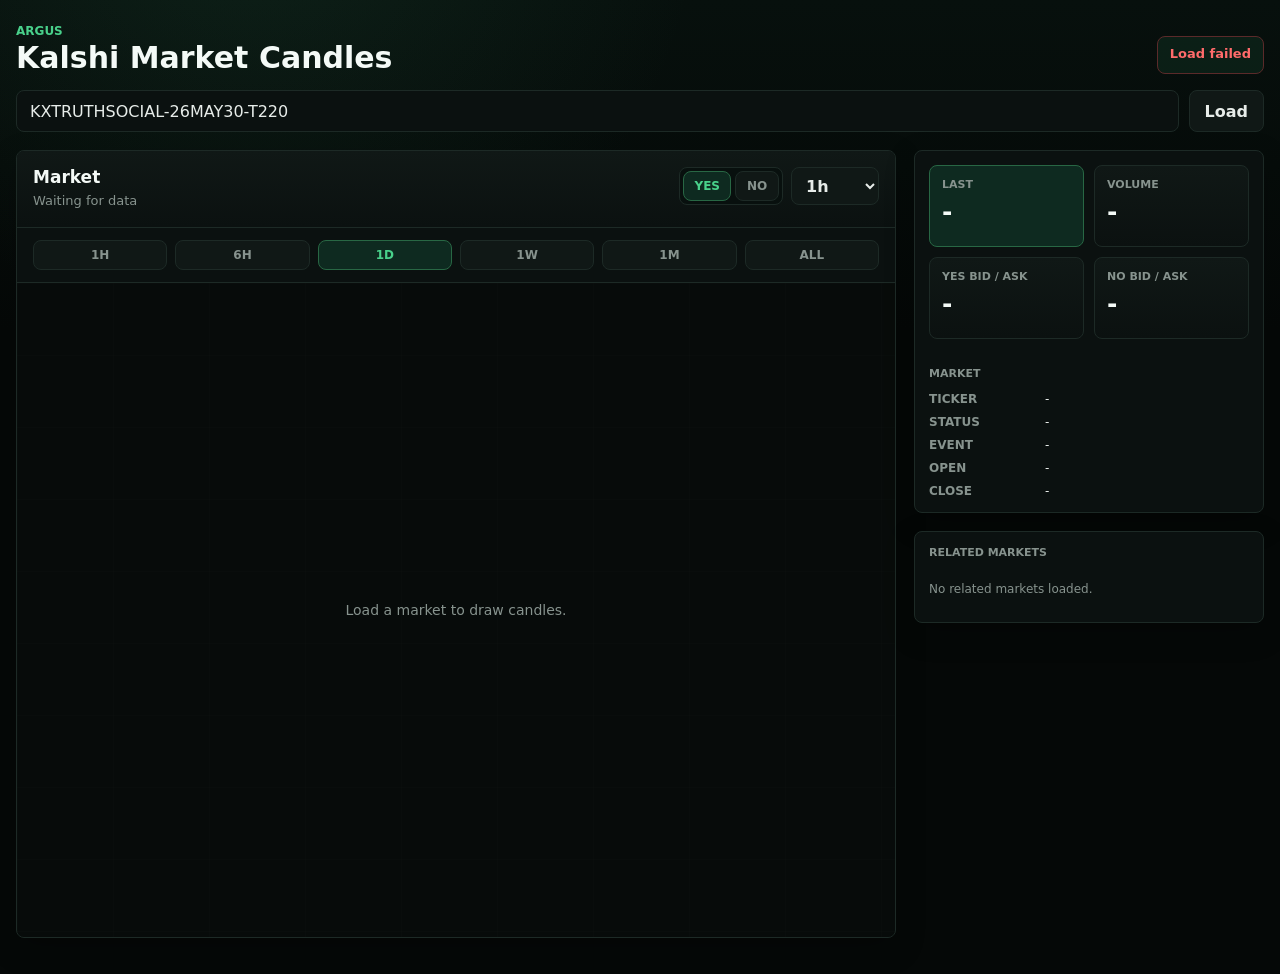
==== commit aca211d4: "Rebuild Bernie as Kalshi candle viewer" ====
--- a/site/Bernie/index.html
+++ b/site/Bernie/index.html
@@ -1,280 +1,1326 @@
 <!doctype html>
-<html lang="ru">
-<head>
-  <meta charset="utf-8" />
-  <meta name="viewport" content="width=device-width, initial-scale=1" />
-  <title>Selected Bernie mention strikes - average prices</title>
-  <style>
-    :root {
-      --bg: #f6f7f9;
-      --panel: #ffffff;
-      --ink: #15202b;
-      --muted: #687486;
-      --line: #d9dee7;
-      --accent: #0f766e;
-      --shadow: 0 10px 28px rgba(21, 32, 43, 0.08);
-    }
-    * { box-sizing: border-box; }
-    body {
-      margin: 0;
-      background: var(--bg);
-      color: var(--ink);
-      font-family: Inter, ui-sans-serif, system-ui, -apple-system, BlinkMacSystemFont, "Segoe UI", sans-serif;
-    }
-    .app {
-      min-height: 100vh;
-      display: grid;
-      grid-template-columns: minmax(0, 1fr) 330px;
-    }
-    main { padding: 24px; min-width: 0; }
-    aside {
-      height: 100vh;
-      position: sticky;
-      top: 0;
-      border-left: 1px solid var(--line);
-      background: var(--panel);
-      display: flex;
-      flex-direction: column;
-      min-width: 0;
-    }
-    h1 { margin: 0; font-size: 26px; line-height: 1.15; letter-spacing: 0; }
-    .subtitle { margin-top: 8px; color: var(--muted); font-size: 13px; line-height: 1.45; max-width: 960px; }
-    .stats { display: grid; grid-template-columns: repeat(4, minmax(120px, 1fr)); gap: 10px; margin: 16px 0 18px; }
-    .stat { background: var(--panel); border: 1px solid var(--line); border-radius: 8px; padding: 11px 12px; box-shadow: var(--shadow); min-width: 0; }
-    .stat strong { display: block; font-size: 18px; line-height: 1.2; }
-    .stat span { color: var(--muted); font-size: 12px; }
-    .chart-shell { position: relative; background: var(--panel); border: 1px solid var(--line); border-radius: 8px; min-height: 620px; height: calc(100vh - 205px); box-shadow: var(--shadow); overflow: hidden; }
-    canvas { display: block; width: 100%; height: 100%; cursor: crosshair; }
-    .tooltip { position: absolute; pointer-events: none; background: rgba(255,255,255,0.97); border: 1px solid var(--line); border-radius: 8px; box-shadow: 0 8px 22px rgba(21, 32, 43, 0.13); padding: 9px 10px; min-width: 220px; max-width: 390px; font-size: 12px; display: none; z-index: 3; }
-    .tooltip .muted { color: var(--muted); margin-top: 3px; }
-    .side-head { padding: 18px 16px 12px; border-bottom: 1px solid var(--line); }
-    .side-head h2 { margin: 0 0 10px; font-size: 17px; line-height: 1.2; letter-spacing: 0; }
-    .controls { display: grid; grid-template-columns: 1fr 1fr; gap: 8px; }
-    button, input[type="search"] { border: 1px solid var(--line); border-radius: 7px; background: #fff; color: var(--ink); font: inherit; }
-    button { min-height: 34px; cursor: pointer; font-size: 13px; }
-    button:hover { border-color: #9aa7b7; }
-    input[type="search"] { grid-column: 1 / -1; min-height: 36px; padding: 0 10px; outline: none; }
-    input[type="search"]:focus { border-color: var(--accent); box-shadow: 0 0 0 3px rgba(15, 118, 110, 0.12); }
-    .strike-list { overflow: auto; padding: 8px 12px 14px; }
-    .strike { display: grid; grid-template-columns: 18px 14px minmax(0, 1fr) auto; gap: 8px; align-items: center; padding: 9px 4px; border-bottom: 1px solid #edf0f4; min-width: 0; }
-    .strike input { margin: 0; }
-    .swatch { width: 12px; height: 12px; border-radius: 3px; }
-    .name { min-width: 0; font-size: 13px; line-height: 1.25; overflow-wrap: anywhere; }
-    .meta { color: var(--muted); font-size: 11px; white-space: nowrap; }
-    .muted-row .name, .muted-row .meta { color: #9aa7b7; }
-    .hidden-row { display: none; }
-    .legend-note { color: var(--muted); font-size: 12px; line-height: 1.35; margin-top: 10px; }
-    @media (max-width: 980px) {
-      .app { grid-template-columns: 1fr; }
-      aside { position: relative; height: auto; border-left: 0; border-top: 1px solid var(--line); }
-      .chart-shell { height: 62vh; min-height: 440px; }
-      .stats { grid-template-columns: repeat(2, minmax(120px, 1fr)); }
-    }
-  </style>
-</head>
-<body>
-  <div class="app">
-    <main>
-      <h1>Selected Bernie mention strikes: average prices</h1>
-      <div class="subtitle">Only the selected strikes from the screenshot are shown. The five CSV files are aligned by minutes since each file start. After a price first appears inside a file, the last known price is carried forward; the displayed curve is the average across available files at that relative minute.</div>
-      <div class="stats" id="stats"></div>
-      <div class="chart-shell">
-        <canvas id="chart" aria-label="Average strike price chart"></canvas>
-        <div class="tooltip" id="tooltip"></div>
-      </div>
+<html lang="en">
+  <head>
+    <meta charset="utf-8" />
+    <meta name="viewport" content="width=device-width, initial-scale=1" />
+    <title>Argus Kalshi Candles</title>
+    <style>
+      :root {
+        color-scheme: dark;
+        --bg: #050807;
+        --panel: #0b1110;
+        --panel-strong: #101816;
+        --text: #e7ece9;
+        --muted: #87938e;
+        --line: #1d2a26;
+        --accent: #49d18b;
+        --accent-soft: #0e2a20;
+        --warn: #e2b254;
+        --bad: #ff6b6b;
+        --good: #55d98c;
+      }
+
+      * {
+        box-sizing: border-box;
+      }
+
+      html,
+      body {
+        min-height: 100%;
+      }
+
+      body {
+        margin: 0;
+        background:
+          radial-gradient(circle at 20% -10%, rgba(47, 118, 82, 0.16), transparent 30%),
+          linear-gradient(180deg, #07100d 0%, var(--bg) 34%);
+        color: var(--text);
+        font-family:
+          Inter, ui-sans-serif, system-ui, -apple-system, BlinkMacSystemFont, "Segoe UI",
+          sans-serif;
+      }
+
+      button,
+      input,
+      select {
+        font: inherit;
+      }
+
+      button {
+        cursor: pointer;
+      }
+
+      .app {
+        width: min(1480px, calc(100% - 32px));
+        min-height: 100vh;
+        margin: 0 auto;
+        padding: 24px 0 36px;
+      }
+
+      .topbar {
+        display: grid;
+        grid-template-columns: 1fr;
+        gap: 16px;
+        margin-bottom: 18px;
+      }
+
+      .brand-row {
+        display: grid;
+        grid-template-columns: 1fr auto;
+        gap: 16px;
+        align-items: end;
+      }
+
+      .eyebrow {
+        color: var(--accent);
+        font-size: 12px;
+        font-weight: 800;
+        letter-spacing: 0;
+        text-transform: uppercase;
+      }
+
+      h1,
+      h2,
+      h3,
+      p {
+        margin: 0;
+      }
+
+      h1 {
+        margin-top: 3px;
+        color: #f4faf7;
+        font-size: 30px;
+        line-height: 1.1;
+        letter-spacing: 0;
+      }
+
+      h2 {
+        color: #f4faf7;
+        font-size: 17px;
+        line-height: 1.2;
+      }
+
+      h3 {
+        color: var(--muted);
+        font-size: 11px;
+        letter-spacing: 0;
+        text-transform: uppercase;
+      }
+
+      .status {
+        min-height: 38px;
+        padding: 9px 12px;
+        border: 1px solid #214233;
+        border-radius: 8px;
+        background: rgba(73, 209, 139, 0.08);
+        color: var(--accent);
+        font-size: 13px;
+        font-weight: 800;
+        text-align: right;
+      }
+
+      .search {
+        display: grid;
+        grid-template-columns: minmax(220px, 1fr) auto;
+        gap: 10px;
+      }
+
+      .input {
+        width: 100%;
+        min-height: 42px;
+        padding: 0 13px;
+        border: 1px solid var(--line);
+        border-radius: 8px;
+        outline: 0;
+        background: var(--panel);
+        color: var(--text);
+      }
+
+      .input:focus,
+      .select:focus,
+      .button:focus-visible,
+      .seg-button:focus-visible,
+      .market-row:focus-visible {
+        border-color: #286744;
+        box-shadow: 0 0 0 3px rgba(73, 209, 139, 0.13);
+      }
+
+      .button,
+      .seg-button,
+      .market-row {
+        border: 1px solid var(--line);
+        border-radius: 8px;
+        background: var(--panel-strong);
+        color: var(--text);
+      }
+
+      .button {
+        min-height: 42px;
+        padding: 0 15px;
+        font-weight: 800;
+      }
+
+      .button:hover,
+      .seg-button:hover,
+      .market-row:hover {
+        border-color: #286744;
+      }
+
+      .layout {
+        display: grid;
+        grid-template-columns: minmax(0, 1fr) 350px;
+        gap: 18px;
+        align-items: start;
+      }
+
+      .panel {
+        border: 1px solid var(--line);
+        border-radius: 8px;
+        background: var(--panel);
+        box-shadow: 0 10px 30px rgba(0, 0, 0, 0.24);
+      }
+
+      .chart-panel {
+        min-width: 0;
+        overflow: hidden;
+      }
+
+      .chart-head {
+        display: grid;
+        grid-template-columns: 1fr auto;
+        gap: 14px;
+        align-items: start;
+        padding: 16px;
+        border-bottom: 1px solid var(--line);
+        background: linear-gradient(180deg, var(--panel-strong), var(--panel));
+      }
+
+      .market-title {
+        margin-top: 5px;
+        color: var(--muted);
+        font-size: 13px;
+        line-height: 1.4;
+      }
+
+      .controls {
+        display: grid;
+        grid-auto-flow: column;
+        gap: 8px;
+        align-items: center;
+      }
+
+      .seg {
+        display: inline-grid;
+        grid-auto-flow: column;
+        gap: 4px;
+        padding: 3px;
+        border: 1px solid var(--line);
+        border-radius: 8px;
+        background: #08100e;
+      }
+
+      .seg-button {
+        min-width: 44px;
+        min-height: 30px;
+        padding: 0 10px;
+        color: var(--muted);
+        font-size: 12px;
+        font-weight: 900;
+      }
+
+      .seg-button.active {
+        border-color: #286744;
+        background: var(--accent-soft);
+        color: var(--accent);
+      }
+
+      .select {
+        min-height: 38px;
+        padding: 0 28px 0 10px;
+        border: 1px solid var(--line);
+        border-radius: 8px;
+        outline: 0;
+        background: var(--panel-strong);
+        color: var(--text);
+        font-weight: 800;
+      }
+
+      .range-row {
+        display: grid;
+        grid-template-columns: repeat(6, minmax(0, 1fr));
+        gap: 8px;
+        padding: 12px 16px;
+        border-bottom: 1px solid var(--line);
+      }
+
+      .range-row .seg-button {
+        min-width: 0;
+      }
+
+      .chart-wrap {
+        position: relative;
+        height: min(680px, calc(100vh - 246px));
+        min-height: 520px;
+        background:
+          linear-gradient(90deg, rgba(255, 255, 255, 0.018) 1px, transparent 1px),
+          linear-gradient(180deg, rgba(255, 255, 255, 0.018) 1px, transparent 1px);
+        background-size: 96px 72px;
+      }
+
+      canvas {
+        display: block;
+        width: 100%;
+        height: 100%;
+        cursor: crosshair;
+      }
+
+      .empty {
+        position: absolute;
+        inset: 0;
+        display: none;
+        place-items: center;
+        padding: 28px;
+        background: rgba(5, 8, 7, 0.64);
+        color: var(--muted);
+        font-size: 14px;
+        text-align: center;
+      }
+
+      .empty.show {
+        display: grid;
+      }
+
+      .tooltip {
+        position: absolute;
+        z-index: 4;
+        display: none;
+        min-width: 210px;
+        padding: 10px 11px;
+        border: 1px solid #286744;
+        border-radius: 8px;
+        background: rgba(11, 17, 16, 0.96);
+        box-shadow: 0 14px 34px rgba(0, 0, 0, 0.34);
+        color: var(--text);
+        font-size: 12px;
+        pointer-events: none;
+      }
+
+      .tooltip strong {
+        display: block;
+        margin-bottom: 6px;
+        color: #f4faf7;
+        font-size: 12px;
+      }
+
+      .tooltip-grid {
+        display: grid;
+        grid-template-columns: repeat(2, auto);
+        gap: 3px 14px;
+      }
+
+      .tooltip span:nth-child(odd) {
+        color: var(--muted);
+      }
+
+      .side {
+        display: grid;
+        gap: 18px;
+      }
+
+      .metric-grid {
+        display: grid;
+        grid-template-columns: repeat(2, minmax(0, 1fr));
+        gap: 10px;
+        padding: 14px;
+      }
+
+      .metric {
+        min-height: 82px;
+        padding: 12px;
+        border: 1px solid var(--line);
+        border-radius: 8px;
+        background: linear-gradient(180deg, var(--panel-strong), var(--panel));
+      }
+
+      .metric.primary {
+        border-color: #286744;
+        background: var(--accent-soft);
+      }
+
+      .metric span {
+        display: block;
+        color: var(--muted);
+        font-size: 11px;
+        font-weight: 900;
+        text-transform: uppercase;
+      }
+
+      .metric strong {
+        display: block;
+        margin-top: 8px;
+        color: #f4faf7;
+        font-size: 25px;
+        line-height: 1;
+      }
+
+      .side-section {
+        padding: 14px;
+      }
+
+      .side-section + .side-section {
+        border-top: 1px solid var(--line);
+      }
+
+      .meta-list {
+        display: grid;
+        gap: 9px;
+        margin-top: 12px;
+      }
+
+      .meta-row {
+        display: grid;
+        grid-template-columns: 104px minmax(0, 1fr);
+        gap: 12px;
+        align-items: start;
+        font-size: 12px;
+      }
+
+      .meta-row span:first-child {
+        color: var(--muted);
+        font-weight: 800;
+        text-transform: uppercase;
+      }
+
+      .meta-row span:last-child {
+        min-width: 0;
+        overflow-wrap: anywhere;
+        color: var(--text);
+      }
+
+      .market-list {
+        display: grid;
+        gap: 7px;
+        max-height: 470px;
+        margin-top: 12px;
+        overflow: auto;
+        padding-right: 2px;
+      }
+
+      .market-row {
+        display: grid;
+        grid-template-columns: minmax(0, 1fr) auto;
+        gap: 8px;
+        align-items: center;
+        width: 100%;
+        min-height: 42px;
+        padding: 8px 9px;
+        text-align: left;
+      }
+
+      .market-row.active {
+        border-color: #286744;
+        background: var(--accent-soft);
+      }
+
+      .market-row strong {
+        display: block;
+        overflow: hidden;
+        color: #f4faf7;
+        font-size: 12px;
+        line-height: 1.2;
+        text-overflow: ellipsis;
+        white-space: nowrap;
+      }
+
+      .market-row small {
+        color: var(--muted);
+        font-size: 11px;
+      }
+
+      .market-price {
+        color: var(--accent);
+        font-size: 12px;
+        font-weight: 900;
+      }
+
+      .note {
+        margin-top: 10px;
+        color: var(--muted);
+        font-size: 12px;
+        line-height: 1.45;
+      }
+
+      @media (max-width: 1080px) {
+        .layout {
+          grid-template-columns: 1fr;
+        }
+
+        .side {
+          grid-template-columns: 1fr;
+        }
+
+        .chart-wrap {
+          height: 62vh;
+          min-height: 440px;
+        }
+      }
+
+      @media (max-width: 720px) {
+        .app {
+          width: min(100% - 20px, 1480px);
+          padding-top: 16px;
+        }
+
+        .brand-row,
+        .chart-head,
+        .search {
+          grid-template-columns: 1fr;
+        }
+
+        .status {
+          text-align: left;
+        }
+
+        .controls {
+          grid-auto-flow: row;
+          justify-items: start;
+        }
+
+        .range-row {
+          grid-template-columns: repeat(3, minmax(0, 1fr));
+        }
+
+        .metric-grid {
+          grid-template-columns: 1fr 1fr;
+        }
+      }
+    </style>
+  </head>
+  <body>
+    <main class="app">
+      <header class="topbar">
+        <div class="brand-row">
+          <div>
+            <div class="eyebrow">Argus</div>
+            <h1>Kalshi Market Candles</h1>
+          </div>
+          <div id="status" class="status">Ready</div>
+        </div>
+        <form id="searchForm" class="search">
+          <input
+            id="marketInput"
+            class="input"
+            autocomplete="off"
+            spellcheck="false"
+            value="KXTRUTHSOCIAL-26MAY30-T220"
+            aria-label="Kalshi market URL or ticker"
+          />
+          <button class="button" type="submit">Load</button>
+        </form>
+      </header>
+
+      <section class="layout" aria-label="Market chart">
+        <div class="panel chart-panel">
+          <div class="chart-head">
+            <div>
+              <h2 id="chartTitle">Market</h2>
+              <p id="chartSubTitle" class="market-title">Waiting for data</p>
+            </div>
+            <div class="controls">
+              <div class="seg" aria-label="Price side">
+                <button class="seg-button active" type="button" data-side="YES">YES</button>
+                <button class="seg-button" type="button" data-side="NO">NO</button>
+              </div>
+              <select id="intervalSelect" class="select" aria-label="Candle interval">
+                <option value="1">1m</option>
+                <option value="60" selected>1h</option>
+                <option value="1440">1d</option>
+              </select>
+            </div>
+          </div>
+
+          <div class="range-row" aria-label="Chart range">
+            <button class="seg-button" type="button" data-range="1H">1H</button>
+            <button class="seg-button" type="button" data-range="6H">6H</button>
+            <button class="seg-button active" type="button" data-range="1D">1D</button>
+            <button class="seg-button" type="button" data-range="1W">1W</button>
+            <button class="seg-button" type="button" data-range="1M">1M</button>
+            <button class="seg-button" type="button" data-range="ALL">ALL</button>
+          </div>
+
+          <div class="chart-wrap" id="chartWrap">
+            <canvas id="chart"></canvas>
+            <div id="empty" class="empty"></div>
+            <div id="tooltip" class="tooltip"></div>
+          </div>
+        </div>
+
+        <aside class="side">
+          <div class="panel">
+            <div class="metric-grid">
+              <div class="metric primary">
+                <span>Last</span>
+                <strong id="lastPrice">-</strong>
+              </div>
+              <div class="metric">
+                <span>Volume</span>
+                <strong id="volume">-</strong>
+              </div>
+              <div class="metric">
+                <span>YES bid / ask</span>
+                <strong id="yesQuote">-</strong>
+              </div>
+              <div class="metric">
+                <span>NO bid / ask</span>
+                <strong id="noQuote">-</strong>
+              </div>
+            </div>
+            <div class="side-section">
+              <h3>Market</h3>
+              <div class="meta-list">
+                <div class="meta-row"><span>Ticker</span><span id="metaTicker">-</span></div>
+                <div class="meta-row"><span>Status</span><span id="metaStatus">-</span></div>
+                <div class="meta-row"><span>Event</span><span id="metaEvent">-</span></div>
+                <div class="meta-row"><span>Open</span><span id="metaOpen">-</span></div>
+                <div class="meta-row"><span>Close</span><span id="metaClose">-</span></div>
+              </div>
+            </div>
+          </div>
+
+          <div class="panel">
+            <div class="side-section">
+              <h3>Related Markets</h3>
+              <div id="marketList" class="market-list"></div>
+              <p id="sourceNote" class="note"></p>
+            </div>
+          </div>
+        </aside>
+      </section>
     </main>
-    <aside>
-      <div class="side-head">
-        <h2>Strikes</h2>
-        <div class="controls">
-          <input id="filter" type="search" placeholder="Filter by name" />
-          <button id="showAll">Show all</button>
-          <button id="hideAll">Hide</button>
-        </div>
-        <div class="legend-note"><span id="visibleCount"></span>. Right side: files used / latest average price. Gray rows were not found in the CSV files.</div>
-      </div>
-      <div class="strike-list" id="strikeList"></div>
-    </aside>
-  </div>
-
-  <script id="chart-data" type="application/json">{"generatedAt":"2026-05-20T18:50:53Z","aggregation":"Each CSV is aligned by minutes since its first timestamp. Within each CSV, the last observed price is carried forward after first appearance. The displayed value is the average across CSVs with an active carried-forward price at that relative minute.","maxMinute":2641,"files":[{"name":"kalshi-price-history-kxberniemention-26mar28-minute.csv","start":"2026-03-27T01:57:00Z","end":"2026-03-28T21:07:00Z","rows":1395,"strikes":29},{"name":"kalshi-price-history-kxberniemention-26mar29-minute.csv","start":"2026-03-28T00:01:00Z","end":"2026-03-29T20:02:00Z","rows":1573,"strikes":33},{"name":"kalshi-price-history-kxberniemention-26may01-minute.csv","start":"2026-05-01T00:03:00Z","end":"2026-05-02T05:46:00Z","rows":980,"strikes":28},{"name":"kalshi-price-history-kxberniemention-26may02-minute.csv","start":"2026-05-02T00:01:00Z","end":"2026-05-03T05:07:00Z","rows":1144,"strikes":28},{"name":"kalshi-price-history-kxberniemention-26may03-minute.csv","start":"2026-05-03T00:01:00Z","end":"2026-05-04T00:56:00Z","rows":1038,"strikes":33}],"selected":["Paycheck to Paycheck","AI / Artificial Intelligence","Healthcare","Bernie","Robot / Robotic / Robotics","Billionaire (3+ times)","Zohran / Mamdani","Elon / Musk","Democracy","Vermont / Vermonter","Afford / Affordable / Affordability","Social Security"],"missing":["Social Security"],"series":[{"name":"Paycheck to Paycheck","points":[[10,92.62,1],[11,92.62,1],[12,92.62,1],[13,92.62,1],[14,92.62,1],[15,92.62,1],[16,90.31,2],[17,90.31,2],[18,90.31,2],[19,90.31,2],[20,90.31,2],[21,90.31,2],[22,90.31,2],[23,90.31,2],[24,90.31,2],[25,90.31,2],[26,90.31,2],[27,90.31,2],[28,90.31,2],[29,90.31,2],[30,90.31,2],[31,90.31,2],[32,90.31,2],[33,90.31,2],[34,90.31,2],[35,90.31,2],[36,90.31,2],[37,90.31,2],[38,90.31,2],[39,90.31,2],[40,90.31,2],[41,90.31,2],[42,90.31,2],[43,90.31,2],[44,90.31,2],[45,90.31,2],[46,90.31,2],[47,90.31,2],[48,90.31,2],[49,90.31,2],[50,90.31,2],[51,90.31,2],[52,90.31,2],[53,90.31,2],[54,90.31,2],[55,90.31,2],[56,90.31,2],[57,90.31,2],[58,90.31,2],[59,90.31,2],[60,90.31,2],[61,90.31,2],[62,90.31,2],[63,90.31,2],[64,90.31,2],[65,90.31,2],[66,90.31,2],[67,90.31,2],[68,90.31,2],[69,90.31,2],[70,90.31,2],[71,90.31,2],[72,90.31,2],[73,90.31,2],[74,90.31,2],[75,90.31,2],[76,90.31,2],[77,90.31,2],[78,90.31,2],[79,90.31,2],[80,90.31,2],[81,90.31,2],[82,90.31,2],[83,90.31,2],[84,90.31,2],[85,90.31,2],[86,90.31,2],[87,90.31,2],[88,90.31,2],[89,90.31,2],[90,90.31,2],[91,90.31,2],[92,90.31,2],[93,90.31,2],[94,90.31,2],[95,90.31,2],[96,90.31,2],[97,90.31,2],[98,90.31,2],[99,90.31,2],[100,90.31,2],[101,90.31,2],[102,90.31,2],[103,90.31,2],[104,90.31,2],[105,90.31,2],[106,90.31,2],[107,90.31,2],[108,90.31,2],[109,90.31,2],[110,90.31,2],[111,90.31,2],[112,90.31,2],[113,90.31,2],[114,90.31,2],[115,90.31,2],[116,90.31,2],[117,90.31,2],[118,90.31,2],[119,90.31,2],[120,90.31,2],[121,90.31,2],[122,90.31,2],[123,90.31,2],[124,90.31,2],[125,90.31,2],[126,90.31,2],[127,90.31,2],[128,90.31,2],[129,90.31,2],[130,90.31,2],[131,90.31,2],[132,90.31,2],[133,90.31,2],[134,90.31,2],[135,90.31,2],[136,90.31,2],[137,90.31,2],[138,90.31,2],[139,90.31,2],[140,90.31,2],[141,90.31,2],[142,90.31,2],[143,90.31,2],[144,90.31,2],[145,90.31,2],[146,90.31,2],[147,90.81,2],[148,90.81,2],[149,90.81,2],[150,90.81,2],[151,90.81,2],[152,90.81,2],[153,90.81,2],[154,90.2067,3],[155,90.2067,3],[156,90.2067,3],[157,90.2067,3],[158,90.2067,3],[159,89.0367,3],[160,89.0367,3],[161,89.0367,3],[162,89.0367,3],[163,89.0367,3],[164,89.0367,3],[165,89.0367,3],[166,89.0367,3],[167,89.0367,3],[168,89.0367,3],[169,89.0367,3],[170,89.0367,3],[171,89.0367,3],[172,89.0367,3],[173,89.0367,3],[174,89.0367,3],[175,89.0367,3],[176,89.0367,3],[177,89.0367,3],[178,89.0367,3],[179,89.0367,3],[180,89.0367,3],[181,89.0367,3],[182,89.0367,3],[183,89.0367,3],[184,89.0367,3],[185,89.0367,3],[186,89.0367,3],[187,89.0367,3],[188,89.0367,3],[189,89.0367,3],[190,89.0367,3],[191,89.0367,3],[192,89.0367,3],[193,89.0367,3],[194,89.0367,3],[195,89.0367,3],[196,89.0367,3],[197,89.0367,3],[198,89.0367,3],[199,89.0367,3],[200,89.0367,3],[201,89.0367,3],[202,89.0367,3],[203,89.0367,3],[204,89.0367,3],[205,89.0367,3],[206,89.0367,3],[207,89.0367,3],[208,89.0367,3],[209,89.0367,3],[210,89.0367,3],[211,89.0367,3],[212,89.0367,3],[213,89.0367,3],[214,89.0367,3],[215,89.0367,3],[216,89.0367,3],[217,89.0367,3],[218,89.0367,3],[219,89.0367,3],[220,89.0367,3],[221,89.0367,3],[222,89.0367,3],[223,89.0367,3],[224,89.0367,3],[225,89.0367,3],[226,89.0367,3],[227,89.0367,3],[228,89.0367,3],[229,89.0367,3],[230,89.0367,3],[231,91.05,3],[232,91.05,3],[233,91.05,3],[234,91.05,3],[235,91.3333,3],[236,91.3333,3],[237,91.3333,3],[238,91.3333,3],[239,91.3333,3],[240,91.3333,3],[241,91.3333,3],[242,91.3333,3],[243,91.3333,3],[244,91.3333,3],[245,91.3333,3],[246,91.3333,3],[247,91.3333,3],[248,91.3333,3],[249,91.3333,3],[250,91.3333,3],[251,91.3333,3],[252,91.3333,3],[253,91.3333,3],[254,91.3333,3],[255,91.3333,3],[256,91.3333,3],[257,91.3333,3],[258,91.3333,3],[259,91.3333,3],[260,91.3333,3],[261,91.3333,3],[262,91.3333,3],[263,91.3333,3],[264,91.3333,3],[265,91.3333,3],[266,91.3333,3],[267,91.3333,3],[268,91.3333,3],[269,91.3333,3],[270,91.3333,3],[271,91.3333,3],[272,89.37,3],[273,89.37,3],[274,89.37,3],[275,89.37,3],[276,89.37,3],[277,89.37,3],[278,89.37,3],[279,91.0,3],[280,91.0,3],[281,91.0,3],[282,91.0,3],[283,91.0,3],[284,91.0,3],[285,91.0,3],[286,91.0,3],[287,91.0,3],[288,91.0,3],[289,91.0,3],[290,91.0,3],[291,91.0,3],[292,91.0,3],[293,91.0,3],[294,91.0,3],[295,91.0,3],[296,91.0,3],[297,91.0,3],[298,91.0,3],[299,91.0,3],[300,91.0,3],[301,91.0,3],[302,91.0,3],[303,91.0,3],[304,91.0,3],[305,91.0,3],[306,91.0,3],[307,91.0,3],[308,91.0,3],[309,91.0,3],[310,91.0,3],[311,91.0,3],[312,91.0,3],[313,91.0,3],[314,91.0,3],[315,91.0,3],[316,91.0,3],[317,91.0,3],[318,91.0,3],[319,91.0,3],[320,91.0,3],[321,91.0,3],[322,91.0,3],[323,91.0,3],[324,91.0,3],[325,91.0,3],[326,91.0,3],[327,91.0,3],[328,91.0,3],[329,91.0,3],[330,91.0,3],[331,91.0,3],[332,91.0,3],[333,91.0,3],[334,91.0,3],[335,91.0,3],[336,91.0,3],[337,91.0,3],[338,91.0,3],[339,91.0,3],[340,91.0,3],[341,91.0,3],[342,91.0,3],[343,91.0,3],[344,91.0,3],[345,91.0,3],[346,91.0,3],[347,91.0,3],[348,91.0,3],[349,91.0,3],[350,91.0,3],[351,91.0,3],[352,91.0,3],[353,91.0,3],[354,91.0,3],[355,91.0,3],[356,91.0,3],[357,91.0,3],[358,91.0,3],[359,91.0,3],[360,91.0,3],[361,91.0,3],[362,91.0,3],[363,91.0,3],[364,91.0,3],[365,91.0,3],[366,91.0,3],[367,91.0,3],[368,91.0,3],[369,91.0,3],[370,91.0,3],[371,91.0,3],[372,91.0,3],[373,91.0,3],[374,91.0,3],[375,91.0,3],[376,91.0,3],[377,91.0,3],[378,91.0,3],[379,91.0,3],[380,91.0,3],[381,91.0,3],[382,91.0,3],[383,91.0,3],[384,91.0,3],[385,91.0,3],[386,91.0,3],[387,91.0,3],[388,91.0,3],[389,91.0,3],[390,91.0,3],[391,91.0,3],[392,91.0,3],[393,91.0,3],[394,91.0,3],[395,91.0,3],[396,91.0,3],[397,91.0,3],[398,91.0,3],[399,91.0,3],[400,91.0,3],[401,91.0,3],[402,91.0,3],[403,91.0,3],[404,91.0,3],[405,91.0,3],[406,91.0,3],[407,91.0,3],[408,91.0,3],[409,91.0,3],[410,91.0,3],[411,91.0,3],[412,91.0,3],[413,91.0,3],[414,91.0,3],[415,91.0,3],[416,91.0,3],[417,91.0,3],[418,91.0,3],[419,91.0,3],[420,91.0,3],[421,91.0,3],[422,91.0,3],[423,91.0,3],[424,91.0,3],[425,91.0,3],[426,91.0,3],[427,91.0,3],[428,91.0,3],[429,91.0,3],[430,91.0,3],[431,91.0,3],[432,91.0,3],[433,91.0,3],[434,91.0,3],[435,88.5133,3],[436,88.5133,3],[437,88.5133,3],[438,88.5133,3],[439,88.5133,3],[440,88.5133,3],[441,88.5133,3],[442,88.5133,3],[443,88.5133,3],[444,88.5133,3],[445,88.5133,3],[446,88.5133,3],[447,88.5133,3],[448,88.5133,3],[449,88.5133,3],[450,88.5133,3],[451,88.5133,3],[452,88.5133,3],[453,88.5133,3],[454,88.5133,3],[455,88.5133,3],[456,88.5133,3],[457,88.5133,3],[458,88.5133,3],[459,88.5133,3],[460,88.5133,3],[461,88.5133,3],[462,88.5133,3],[463,88.5133,3],[464,88.5133,3],[465,88.5133,3],[466,88.5133,3],[467,90.6667,3],[468,90.6667,3],[469,90.6667,3],[470,91.0,3],[471,91.0,3],[472,91.0,3],[473,91.0,3],[474,91.0,3],[475,91.0,3],[476,91.0,3],[477,91.0,3],[478,91.0,3],[479,88.4267,3],[480,88.4267,3],[481,88.4267,3],[482,88.4267,3],[483,88.4267,3],[484,88.4267,3],[485,88.76,3],[486,88.76,3],[487,88.76,3],[488,88.76,3],[489,88.76,3],[490,88.76,3],[491,88.76,3],[492,88.76,3],[493,88.76,3],[494,88.76,3],[495,88.76,3],[496,88.76,3],[497,88.76,3],[498,88.76,3],[499,88.76,3],[500,88.76,3],[501,88.76,3],[502,88.76,3],[503,88.76,3],[504,88.76,3],[505,88.76,3],[506,88.76,3],[507,88.76,3],[508,88.76,3],[509,88.76,3],[510,88.76,3],[511,88.76,3],[512,88.76,3],[513,88.76,3],[514,88.76,3],[515,88.76,3],[516,88.76,3],[517,88.76,3],[518,88.76,3],[519,88.76,3],[520,88.76,3],[521,88.76,3],[522,88.76,3],[523,88.76,3],[524,88.76,3],[525,88.76,3],[526,88.76,3],[527,88.76,3],[528,88.76,3],[529,88.76,3],[530,88.76,3],[531,88.76,3],[532,88.76,3],[533,88.76,3],[534,88.76,3],[535,88.76,3],[536,88.76,3],[537,88.76,3],[538,88.76,3],[539,88.76,3],[540,88.76,3],[541,88.76,3],[542,88.76,3],[543,88.76,3],[544,88.76,3],[545,88.76,3],[546,88.76,3],[547,88.76,3],[548,88.76,3],[549,88.76,3],[550,88.76,3],[551,88.76,3],[552,88.76,3],[553,88.76,3],[554,88.76,3],[555,88.76,3],[556,88.76,3],[557,88.76,3],[558,88.76,3],[559,88.76,3],[560,88.76,3],[561,88.76,3],[562,88.76,3],[563,88.76,3],[564,88.76,3],[565,88.76,3],[566,88.76,3],[567,88.76,3],[568,88.76,3],[569,88.76,3],[570,88.76,3],[571,88.76,3],[572,88.76,3],[573,88.76,3],[574,88.76,3],[575,88.76,3],[576,88.76,3],[577,88.76,3],[578,92.0033,3],[579,92.0033,3],[580,92.0033,3],[581,92.0033,3],[582,92.0033,3],[583,92.0033,3],[584,92.0033,3],[585,92.0033,3],[586,92.0033,3],[587,92.0033,3],[588,92.0033,3],[589,92.0033,3],[590,92.0033,3],[591,92.0033,3],[592,92.0033,3],[593,92.0033,3],[594,92.0033,3],[595,92.0033,3],[596,92.0033,3],[597,92.0033,3],[598,92.0033,3],[599,92.0033,3],[600,92.0033,3],[601,92.0033,3],[602,92.0033,3],[603,92.0033,3],[604,92.0033,3],[605,92.0033,3],[606,92.0033,3],[607,92.0033,3],[608,92.0033,3],[609,92.0033,3],[610,92.0033,3],[611,92.0033,3],[612,92.0033,3],[613,92.0033,3],[614,92.0033,3],[615,92.0033,3],[616,92.0033,3],[617,92.0033,3],[618,92.0033,3],[619,92.0033,3],[620,92.0033,3],[621,92.0033,3],[622,92.0033,3],[623,92.0033,3],[624,92.0033,3],[625,92.0033,3],[626,92.0033,3],[627,92.0033,3],[628,92.0033,3],[629,92.0033,3],[630,92.0033,3],[631,92.0033,3],[632,92.0033,3],[633,92.0033,3],[634,92.0033,3],[635,92.0033,3],[636,92.0033,3],[637,92.0033,3],[638,92.0033,3],[639,91.67,3],[640,91.67,3],[641,91.67,3],[642,91.67,3],[643,92.22,3],[644,92.22,3],[645,92.22,3],[646,91.4433,3],[647,91.4433,3],[648,92.2233,3],[649,92.2233,3],[650,92.2233,3],[651,92.2233,3],[652,92.2233,3],[653,92.2233,3],[654,92.2233,3],[655,92.2233,3],[656,92.2233,3],[657,92.2233,3],[658,92.2233,3],[659,92.2233,3],[660,92.2233,3],[661,92.2233,3],[662,92.2233,3],[663,92.2233,3],[664,92.2233,3],[665,92.2233,3],[666,92.2233,3],[667,92.2233,3],[668,92.2233,3],[669,92.2233,3],[670,92.2233,3],[671,92.2233,3],[672,92.2233,3],[673,92.2233,3],[674,92.2233,3],[675,92.2233,3],[676,92.2233,3],[677,92.2233,3],[678,92.2233,3],[679,92.2233,3],[680,92.2233,3],[681,92.2233,3],[682,92.2233,3],[683,92.2233,3],[684,92.2233,3],[685,92.2233,3],[686,92.2233,3],[687,92.2233,3],[688,92.2233,3],[689,92.2233,3],[690,92.2233,3],[691,92.2233,3],[692,92.2233,3],[693,92.2233,3],[694,92.2233,3],[695,92.2233,3],[696,92.2233,3],[697,92.2233,3],[698,92.2233,3],[699,92.2233,3],[700,92.2233,3],[701,92.2233,3],[702,92.2233,3],[703,92.2233,3],[704,92.2233,3],[705,92.2233,3],[706,92.2233,3],[707,92.2233,3],[708,92.2233,3],[709,92.2233,3],[710,92.2233,3],[711,92.2233,3],[712,92.2233,3],[713,92.2233,3],[714,92.2233,3],[715,92.2233,3],[716,92.2233,3],[717,92.2233,3],[718,92.2233,3],[719,92.2233,3],[720,92.2233,3],[721,92.2233,3],[722,92.2233,3],[723,92.2233,3],[724,92.2233,3],[725,92.2233,3],[726,92.2233,3],[727,92.2233,3],[728,92.2233,3],[729,92.2233,3],[730,92.2233,3],[731,92.2233,3],[732,92.2233,3],[733,92.4033,3],[734,92.4033,3],[735,92.4033,3],[736,92.4033,3],[737,92.4033,3],[738,92.4033,3],[739,92.4033,3],[740,92.4033,3],[741,92.4033,3],[742,92.4033,3],[743,92.4033,3],[744,92.4033,3],[745,92.4033,3],[746,92.4033,3],[747,92.4033,3],[748,92.4033,3],[749,89.8567,3],[750,89.8567,3],[751,89.8567,3],[752,89.8567,3],[753,89.8567,3],[754,89.8567,3],[755,89.8567,3],[756,89.8567,3],[757,89.8567,3],[758,89.8567,3],[759,89.8567,3],[760,89.8567,3],[761,89.8567,3],[762,89.8567,3],[763,89.8567,3],[764,89.8567,3],[765,89.8567,3],[766,89.8567,3],[767,89.8567,3],[768,89.8567,3],[769,89.8567,3],[770,89.8567,3],[771,89.8567,3],[772,89.8567,3],[773,89.8567,3],[774,89.8567,3],[775,89.8567,3],[776,89.8567,3],[777,89.6425,4],[778,89.6425,4],[779,89.6425,4],[780,89.6425,4],[781,89.6425,4],[782,89.6425,4],[783,89.6425,4],[784,89.6425,4],[785,89.6425,4],[786,89.6425,4],[787,89.6425,4],[788,89.6425,4],[789,89.3925,4],[790,89.3925,4],[791,89.3925,4],[792,90.95,4],[793,90.95,4],[794,90.95,4],[795,90.95,4],[796,90.95,4],[797,90.95,4],[798,90.95,4],[799,90.95,4],[800,90.95,4],[801,90.95,4],[802,90.95,4],[803,90.95,4],[804,90.95,4],[805,90.95,4],[806,90.95,4],[807,90.95,4],[808,90.95,4],[809,90.915,4],[810,90.915,4],[811,90.915,4],[812,90.915,4],[813,90.915,4],[814,90.915,4],[815,90.915,4],[816,90.915,4],[817,90.915,4],[818,91.165,4],[819,91.165,4],[820,91.165,4],[821,91.165,4],[822,91.165,4],[823,91.165,4],[824,91.165,4],[825,91.165,4],[826,91.165,4],[827,91.165,4],[828,91.165,4],[829,91.165,4],[830,91.165,4],[831,91.165,4],[832,91.165,4],[833,91.165,4],[834,91.165,4],[835,91.165,4],[836,91.165,4],[837,91.165,4],[838,91.165,4],[839,91.165,4],[840,91.165,4],[841,91.165,4],[842,91.165,4],[843,91.165,4],[844,91.165,4],[845,91.165,4],[846,91.165,4],[847,91.165,4],[848,91.165,4],[849,91.165,4],[850,91.165,4],[851,91.165,4],[852,91.165,4],[853,91.165,4],[854,91.165,4],[855,91.165,4],[856,89.7675,4],[857,89.7675,4],[858,89.7675,4],[859,89.7675,4],[860,89.5175,4],[861,89.5175,4],[862,89.7675,4],[863,89.7675,4],[864,89.7675,4],[865,89.7675,4],[866,89.7675,4],[867,89.7675,4],[868,89.4575,4],[869,89.4575,4],[870,89.4575,4],[871,89.4575,4],[872,89.4575,4],[873,89.4575,4],[874,89.4575,4],[875,89.4575,4],[876,89.4575,4],[877,89.4575,4],[878,89.4325,4],[879,89.4325,4],[880,89.4325,4],[881,89.4325,4],[882,89.4325,4],[883,89.4325,4],[884,89.4325,4],[885,89.4325,4],[886,89.4325,4],[887,89.4325,4],[888,89.4325,4],[889,89.4325,4],[890,89.4325,4],[891,89.4325,4],[892,89.4325,4],[893,89.4325,4],[894,89.4325,4],[895,89.4325,4],[896,89.4325,4],[897,89.4325,4],[898,89.665,4],[899,89.665,4],[900,89.665,4],[901,89.665,4],[902,89.665,4],[903,89.665,4],[904,89.665,4],[905,89.665,4],[906,89.665,4],[907,89.665,4],[908,89.665,4],[909,89.665,4],[910,89.665,4],[911,89.665,4],[912,89.665,4],[913,89.665,4],[914,89.665,4],[915,89.665,4],[916,89.665,4],[917,89.665,4],[918,89.665,4],[919,89.665,4],[920,89.665,4],[921,89.665,4],[922,89.665,4],[923,89.665,4],[924,89.665,4],[925,89.665,4],[926,89.415,4],[927,89.415,4],[928,89.725,4],[929,89.725,4],[930,89.725,4],[931,89.725,4],[932,89.725,4],[933,90.25,4],[934,90.25,4],[935,90.25,4],[936,90.25,4],[937,90.25,4],[938,90.25,4],[939,90.25,4],[940,90.25,4],[941,90.25,4],[942,90.25,4],[943,90.25,4],[944,90.25,4],[945,90.75,4],[946,88.8125,4],[947,88.8125,4],[948,88.8125,4],[949,88.8125,4],[950,88.8125,4],[951,88.8125,4],[952,88.8125,4],[953,88.8125,4],[954,88.8125,4],[955,88.8125,4],[956,88.8125,4],[957,88.8125,4],[958,88.8125,4],[959,88.8125,4],[960,88.8125,4],[961,88.8125,4],[962,89.0625,4],[963,89.0625,4],[964,89.5625,4],[965,89.5625,4],[966,89.5625,4],[967,89.5625,4],[968,89.5625,4],[969,89.5625,4],[970,89.5625,4],[971,89.5625,4],[972,89.5625,4],[973,89.5625,4],[974,89.5625,4],[975,89.5625,4],[976,89.8125,4],[977,89.8125,4],[978,89.8125,4],[979,89.8125,4],[980,89.8125,4],[981,89.8125,4],[982,89.8125,4],[983,89.8125,4],[984,89.8125,4],[985,89.8125,4],[986,89.8125,4],[987,89.8125,4],[988,89.8125,4],[989,89.8125,4],[990,89.8125,4],[991,89.8125,4],[992,89.8125,4],[993,89.8125,4],[994,89.8125,4],[995,89.8125,4],[996,89.8125,4],[997,89.8125,4],[998,89.8125,4],[999,89.8125,4],[1000,89.8125,4],[1001,89.8125,4],[1002,89.8125,4],[1003,89.8125,4],[1004,89.8125,4],[1005,89.8125,4],[1006,89.8125,4],[1007,89.8125,4],[1008,89.8125,4],[1009,89.8125,4],[1010,89.8125,4],[1011,89.8125,4],[1012,89.8125,4],[1013,89.8125,4],[1014,89.8125,4],[1015,89.8125,4],[1016,89.8125,4],[1017,89.8125,4],[1018,89.8125,4],[1019,89.8125,4],[1020,89.8125,4],[1021,89.5625,4],[1022,89.5625,4],[1023,89.5625,4],[1024,89.5625,4],[1025,89.5625,4],[1026,89.5625,4],[1027,89.5625,4],[1028,89.5625,4],[1029,89.5625,4],[1030,89.5625,4],[1031,89.5625,4],[1032,89.5625,4],[1033,89.8125,4],[1034,89.7825,4],[1035,89.7825,4],[1036,89.7825,4],[1037,89.7825,4],[1038,89.7825,4],[1039,89.7825,4],[1040,89.7825,4],[1041,89.7825,4],[1042,89.7825,4],[1043,89.7825,4],[1044,89.7825,4],[1045,89.7825,4],[1046,89.7825,4],[1047,89.7825,4],[1048,89.0325,4],[1049,89.0325,4],[1050,89.0325,4],[1051,89.0325,4],[1052,89.0325,4],[1053,89.0325,4],[1054,89.0325,4],[1055,89.0325,4],[1056,89.0325,4],[1057,89.0325,4],[1058,89.0325,4],[1059,89.0325,4],[1060,89.0325,4],[1061,89.0325,4],[1062,89.0325,4],[1063,89.0325,4],[1064,89.2825,4],[1065,89.3,4],[1066,89.3,4],[1067,89.3,4],[1068,89.3,4],[1069,89.3,4],[1070,89.3,4],[1071,89.3,4],[1072,89.3,4],[1073,89.3,4],[1074,89.3,4],[1075,89.3,4],[1076,89.3,4],[1077,89.3,4],[1078,89.3,4],[1079,89.3,4],[1080,89.3,4],[1081,89.3,4],[1082,89.3,4],[1083,89.3,4],[1084,89.3,4],[1085,89.3,4],[1086,89.3,4],[1087,89.3,4],[1088,89.3,4],[1089,89.3,4],[1090,89.3175,4],[1091,89.3175,4],[1092,89.3175,4],[1093,89.3175,4],[1094,89.3175,4],[1095,89.3175,4],[1096,89.3175,4],[1097,89.3175,4],[1098,89.3175,4],[1099,89.3175,4],[1100,89.3175,4],[1101,89.3175,4],[1102,89.3175,4],[1103,89.3175,4],[1104,89.3175,4],[1105,89.3175,4],[1106,89.3175,4],[1107,89.3175,4],[1108,89.3175,4],[1109,89.3175,4],[1110,89.3175,4],[1111,89.3175,4],[1112,89.3175,4],[1113,89.3175,4],[1114,89.3175,4],[1115,89.15,4],[1116,89.15,4],[1117,89.15,4],[1118,89.15,4],[1119,88.65,4],[1120,88.65,4],[1121,88.65,4],[1122,88.65,4],[1123,88.65,4],[1124,88.65,4],[1125,88.65,4],[1126,88.65,4],[1127,88.65,4],[1128,88.65,4],[1129,88.65,4],[1130,88.65,4],[1131,88.8,4],[1132,88.8,4],[1133,88.8,4],[1134,88.8,4],[1135,88.8,4],[1136,88.8,4],[1137,88.8,4],[1138,88.8,4],[1139,88.8,4],[1140,88.8,4],[1141,88.8,4],[1142,88.8,4],[1143,88.55,4],[1144,88.55,4],[1145,88.55,4],[1146,88.55,4],[1147,88.55,4],[1148,88.55,4],[1149,88.55,4],[1150,88.55,4],[1151,88.55,4],[1152,88.55,4],[1153,88.55,4],[1154,88.55,4],[1155,88.55,4],[1156,89.2825,4],[1157,89.2825,4],[1158,89.2825,4],[1159,89.2825,4],[1160,89.2825,4],[1161,89.5975,4],[1162,89.5975,4],[1163,89.5325,4],[1164,89.5325,4],[1165,89.5325,4],[1166,89.7025,4],[1167,89.775,4],[1168,89.775,4],[1169,89.775,4],[1170,89.775,4],[1171,89.725,4],[1172,89.725,4],[1173,89.725,4],[1174,89.725,4],[1175,89.725,4],[1176,89.725,4],[1177,88.66,4],[1178,88.66,4],[1179,88.66,4],[1180,88.66,4],[1181,88.66,4],[1182,88.66,4],[1183,88.66,4],[1184,88.66,4],[1185,88.66,4],[1186,88.66,4],[1187,89.41,4],[1188,89.41,4],[1189,89.41,4],[1190,89.41,4],[1191,89.41,4],[1192,89.41,4],[1193,89.41,4],[1194,89.41,4],[1195,89.41,4],[1196,89.41,4],[1197,89.41,4],[1198,89.41,4],[1199,89.4625,4],[1200,89.4625,4],[1201,89.4625,4],[1202,89.4625,4],[1203,89.4625,4],[1204,89.4625,4],[1205,89.4625,4],[1206,89.4625,4],[1207,89.25,4],[1208,89.25,4],[1209,89.25,4],[1210,89.25,4],[1211,89.25,4],[1212,89.25,4],[1213,89.25,4],[1214,89.25,4],[1215,89.0475,4],[1216,89.0475,4],[1217,89.0475,4],[1218,89.0475,4],[1219,89.0475,4],[1220,89.0475,4],[1221,89.0475,4],[1222,89.0475,4],[1223,89.0475,4],[1224,89.0475,4],[1225,89.0,4],[1226,89.0,4],[1227,89.0,4],[1228,89.0,4],[1229,89.0,4],[1230,89.0,4],[1231,89.0,4],[1232,89.0,4],[1233,89.0,4],[1234,89.0,4],[1235,89.0,4],[1236,89.0,4],[1237,89.0,4],[1238,89.0,4],[1239,89.0,4],[1240,88.7725,4],[1241,88.7725,4],[1242,88.5225,4],[1243,88.5225,4],[1244,88.5225,4],[1245,88.5225,4],[1246,88.5225,4],[1247,88.5225,4],[1248,88.5225,4],[1249,88.5225,4],[1250,88.5225,4],[1251,88.5225,4],[1252,88.5225,4],[1253,88.5225,4],[1254,88.75,4],[1255,88.75,4],[1256,88.75,4],[1257,88.75,4],[1258,88.75,4],[1259,88.75,4],[1260,88.75,4],[1261,88.75,4],[1262,88.75,4],[1263,88.75,4],[1264,88.75,4],[1265,88.75,4],[1266,89.675,4],[1267,88.7675,4],[1268,88.7675,4],[1269,88.7675,4],[1270,88.7675,4],[1271,88.7675,4],[1272,88.7675,4],[1273,89.0,4],[1274,89.0,4],[1275,89.0,4],[1276,89.0,4],[1277,89.0,4],[1278,89.0,4],[1279,89.0,4],[1280,89.0,4],[1281,89.0,4],[1282,89.0,4],[1283,89.0,4],[1284,89.0,4],[1285,88.25,4],[1286,88.25,4],[1287,88.25,4],[1288,88.25,4],[1289,88.25,4],[1290,88.9025,4],[1291,88.9025,4],[1292,88.9025,4],[1293,88.9025,4],[1294,88.9025,4],[1295,88.9025,4],[1296,89.6525,4],[1297,89.6525,4],[1298,89.4025,4],[1299,89.4025,4],[1300,89.0,4],[1301,89.0,4],[1302,89.14,4],[1303,89.14,4],[1304,89.39,4],[1305,89.39,4],[1306,89.39,4],[1307,89.8625,4],[1308,89.8625,4],[1309,89.4125,4],[1310,89.4125,4],[1311,89.4125,4],[1312,89.9125,4],[1313,89.9125,4],[1314,89.9425,4],[1315,89.9425,4],[1316,89.6625,4],[1317,89.6625,4],[1318,90.6,4],[1319,90.6,4],[1320,91.1,4],[1321,91.1,4],[1322,91.1,4],[1323,91.1,4],[1324,91.1,4],[1325,90.85,4],[1326,90.85,4],[1327,91.055,4],[1328,91.055,4],[1329,91.055,4],[1330,90.8425,4],[1331,90.7425,4],[1332,90.7425,4],[1333,90.5175,4],[1334,90.5175,4],[1335,90.7675,4],[1336,91.0175,4],[1337,91.0175,4],[1338,91.1625,4],[1339,91.1625,4],[1340,91.1625,4],[1341,91.1625,4],[1342,91.1625,4],[1343,91.1625,4],[1344,91.1625,4],[1345,90.9125,4],[1346,90.9125,4],[1347,91.1625,4],[1348,91.1625,4],[1349,91.1625,4],[1350,90.9125,4],[1351,90.9125,4],[1352,90.9125,4],[1353,90.6625,4],[1354,90.4125,4],[1355,90.6625,4],[1356,90.015,4],[1357,90.51,4],[1358,90.51,4],[1359,91.1625,4],[1360,90.795,4],[1361,90.045,4],[1362,90.045,4],[1363,89.9125,4],[1364,89.9125,4],[1365,89.9125,4],[1366,89.9125,4],[1367,90.0225,4],[1368,90.0225,4],[1369,90.7725,4],[1370,90.92,4],[1371,90.92,4],[1372,91.4675,4],[1373,92.4125,4],[1374,90.225,4],[1375,89.6825,4],[1376,89.6025,4],[1377,89.8475,4],[1378,89.8475,4],[1379,91.3375,4],[1380,91.3375,4],[1381,91.3375,4],[1382,91.3375,4],[1383,91.9125,4],[1384,91.9125,4],[1385,91.9125,4],[1386,91.9125,4],[1387,91.9125,4],[1388,91.9125,4],[1389,91.9125,4],[1390,91.9125,4],[1391,91.9125,4],[1392,93.005,4],[1393,93.005,4],[1394,93.005,4],[1395,92.9725,4],[1396,91.6625,4],[1397,90.295,4],[1398,92.86,4],[1399,92.9475,4],[1400,92.9475,4],[1401,92.9475,4],[1402,92.6975,4],[1403,92.6975,4],[1404,93.25,4],[1405,93.25,4],[1406,93.25,4],[1407,93.25,4],[1408,93.25,4],[1409,93.25,4],[1410,93.25,4],[1411,93.25,4],[1412,93.25,4],[1413,93.25,4],[1414,93.25,4],[1415,93.25,4],[1416,93.25,4],[1417,93.25,4],[1418,93.25,4],[1419,93.25,4],[1420,93.25,4],[1421,93.25,4],[1422,93.25,4],[1423,93.25,4],[1424,93.25,4],[1425,92.9025,4],[1426,92.9025,4],[1427,92.9025,4],[1428,92.9025,4],[1429,92.9025,4],[1430,94.795,4],[1431,95.25,4],[1432,95.25,4],[1433,95.25,4],[1434,95.25,4],[1435,95.25,4],[1436,95.25,4],[1437,95.25,4],[1438,95.25,4],[1439,95.25,4],[1440,95.25,4],[1441,95.25,4],[1442,95.25,4],[1443,95.25,4],[1444,95.25,4],[1445,95.25,4],[1446,95.25,4],[1447,95.25,4],[1448,95.25,4],[1449,95.25,4],[1450,95.25,4],[1451,95.25,4],[1452,95.25,4],[1453,95.25,4],[1454,95.25,4],[1455,95.25,4],[1456,95.25,4],[1457,95.25,4],[1458,95.25,4],[1459,95.25,4],[1460,95.25,4],[1461,95.25,4],[1462,95.25,4],[1463,95.25,4],[1464,95.25,4],[1465,95.25,4],[1466,95.25,4],[1467,95.25,4],[1468,95.25,4],[1469,95.25,4],[1470,95.25,4],[1471,95.25,4],[1472,95.25,4],[1473,95.25,4],[1474,95.25,4],[1475,95.25,4],[1476,95.25,4],[1477,95.25,4],[1478,95.25,4],[1479,95.25,4],[1480,95.25,4],[1481,95.25,4],[1482,95.25,4],[1483,95.25,4],[1484,95.25,4],[1485,95.25,4],[1486,95.25,4],[1487,95.25,4],[1488,95.25,4],[1489,95.25,4],[1490,95.25,4],[1491,95.25,4],[1492,95.25,4],[1493,95.25,4],[1494,95.25,4],[1495,95.25,4],[1496,94.0,3],[1497,94.0,3],[1498,94.0,3],[1499,94.0,3],[1500,94.0,3],[1501,94.0,3],[1502,94.0,3],[1503,94.0,3],[1504,94.0,3],[1505,94.0,3],[1506,94.0,3],[1507,94.0,3],[1508,94.3333,3],[1509,94.3333,3],[1510,94.3333,3],[1511,94.3333,3],[1512,94.3333,3],[1513,94.3333,3],[1514,94.3333,3],[1515,94.3333,3],[1516,94.3333,3],[1517,94.3333,3],[1518,94.3333,3],[1519,94.3333,3],[1520,94.3333,3],[1521,94.3333,3],[1522,94.3333,3],[1523,94.3333,3],[1524,94.3333,3],[1525,94.3333,3],[1526,94.3333,3],[1527,94.3333,3],[1528,94.3333,3],[1529,94.3333,3],[1530,94.3333,3],[1531,94.3333,3],[1532,94.3333,3],[1533,94.3333,3],[1534,94.3333,3],[1535,94.3333,3],[1536,94.3333,3],[1537,94.3333,3],[1538,94.3333,3],[1539,94.3333,3],[1540,95.3233,3],[1541,95.3233,3],[1542,95.3233,3],[1543,95.3233,3],[1544,95.3233,3],[1545,95.3233,3],[1546,95.3233,3],[1547,95.3233,3],[1548,95.3233,3],[1549,95.3233,3],[1550,95.3233,3],[1551,95.3233,3],[1552,95.3233,3],[1553,95.3233,3],[1554,95.3233,3],[1555,95.3233,3],[1556,95.3233,3],[1557,95.3233,3],[1558,95.3233,3],[1559,95.6667,3],[1560,95.6667,3],[1561,95.6667,3],[1562,95.6667,3],[1563,95.6667,3],[1564,95.6667,3],[1565,95.6667,3],[1566,95.6667,3],[1567,95.6667,3],[1568,95.6667,3],[1569,95.6667,3],[1570,95.6667,3],[1571,95.6667,3],[1572,95.6667,3],[1573,95.6667,3],[1574,95.6667,3],[1575,95.6667,3],[1576,95.6667,3],[1577,95.6667,3],[1578,95.6667,3],[1579,95.6667,3],[1580,95.6667,3],[1581,95.6667,3],[1582,95.6667,3],[1583,95.6667,3],[1584,94.85,3],[1585,94.85,3],[1586,94.85,3],[1587,94.85,3],[1588,94.85,3],[1589,94.85,3],[1590,94.85,3],[1591,94.85,3],[1592,94.85,3],[1593,94.85,3],[1594,94.85,3],[1595,94.85,3],[1596,94.85,3],[1597,94.85,3],[1598,94.85,3],[1599,94.85,3],[1600,94.85,3],[1601,94.85,3],[1602,94.85,3],[1603,94.85,3],[1604,94.85,3],[1605,94.85,3],[1606,94.85,3],[1607,94.85,3],[1608,94.85,3],[1609,94.85,3],[1610,94.85,3],[1611,94.85,3],[1612,94.85,3],[1613,94.85,3],[1614,94.85,3],[1615,94.85,3],[1616,94.85,3],[1617,95.6667,3],[1618,95.6667,3],[1619,95.6667,3],[1620,95.6667,3],[1621,95.6167,3],[1622,95.6167,3],[1623,95.6167,3],[1624,95.6167,3],[1625,95.6167,3],[1626,95.6167,3],[1627,95.6167,3],[1628,95.6167,3],[1629,95.25,3],[1630,95.25,3],[1631,95.25,3],[1632,95.25,3],[1633,95.25,3],[1634,95.25,3],[1635,95.25,3],[1636,95.25,3],[1637,95.25,3],[1638,95.25,3],[1639,95.25,3],[1640,95.25,3],[1641,95.25,3],[1642,95.25,3],[1643,95.25,3],[1644,95.25,3],[1645,95.25,3],[1646,95.25,3],[1647,95.25,3],[1648,95.25,3],[1649,95.25,3],[1650,95.25,3],[1651,95.25,3],[1652,95.25,3],[1653,95.25,3],[1654,95.25,3],[1655,95.25,3],[1656,95.25,3],[1657,95.25,3],[1658,95.25,3],[1659,95.25,3],[1660,95.25,3],[1661,95.25,3],[1662,95.25,3],[1663,95.25,3],[1664,95.25,3],[1665,95.25,3],[1666,95.25,3],[1667,95.25,3],[1668,95.25,3],[1669,95.25,3],[1670,95.25,3],[1671,95.25,3],[1672,95.25,3],[1673,95.25,3],[1674,95.25,3],[1675,95.25,3],[1676,95.25,3],[1677,95.25,3],[1678,95.25,3],[1679,95.25,3],[1680,95.25,3],[1681,95.25,3],[1682,95.25,3],[1683,95.25,3],[1684,95.25,3],[1685,95.25,3],[1686,95.25,3],[1687,95.25,3],[1688,95.25,3],[1689,95.25,3],[1690,95.25,3],[1691,95.25,3],[1692,95.25,3],[1693,95.3333,3],[1694,95.3333,3],[1695,95.3333,3],[1696,95.3333,3],[1697,95.3333,3],[1698,95.3333,3],[1699,95.3333,3],[1700,95.3333,3],[1701,95.3333,3],[1702,95.3333,3],[1703,95.3333,3],[1704,95.3333,3],[1705,95.3333,3],[1706,95.3333,3],[1707,95.3333,3],[1708,95.3333,3],[1709,95.3333,3],[1710,95.3333,3],[1711,95.3333,3],[1712,95.3333,3],[1713,95.3333,3],[1714,95.3333,3],[1715,95.3333,3],[1716,95.7867,3],[1717,95.7867,3],[1718,95.7867,3],[1719,95.7867,3],[1720,95.7867,3],[1721,95.7867,3],[1722,95.7867,3],[1723,95.7867,3],[1724,95.7867,3],[1725,95.7867,3],[1726,95.7867,3],[1727,95.7867,3],[1728,95.7867,3],[1729,95.7867,3],[1730,95.7867,3],[1731,95.7867,3],[1732,95.7867,3],[1733,95.7867,3],[1734,95.7867,3],[1735,95.7867,3],[1736,95.7867,3],[1737,95.7867,3],[1738,95.7867,3],[1739,95.7867,3],[1740,95.7867,3],[1741,95.7867,3],[1742,95.7867,3],[1743,95.7867,3],[1744,95.7867,3],[1745,95.7867,3],[1746,95.7867,3],[1747,94.18,2],[1748,94.18,2],[1749,94.18,2],[1750,94.18,2],[1751,94.18,2],[1752,94.18,2],[1753,94.18,2],[1754,94.18,2],[1755,94.18,2],[1756,94.18,2],[1757,94.18,2],[1758,94.18,2],[1759,94.18,2],[1760,94.18,2],[1761,94.18,2],[1762,94.18,2],[1763,94.18,2],[1764,94.18,2],[1765,94.18,2],[1766,94.18,2],[1767,94.18,2],[1768,94.18,2],[1769,94.18,2],[1770,94.18,2],[1771,93.5,2],[1772,93.5,2],[1773,93.5,2],[1774,93.5,2],[1775,93.5,2],[1776,93.5,2],[1777,93.5,2],[1778,93.5,2],[1779,93.5,2],[1780,93.5,2],[1781,93.5,2],[1782,93.5,2],[1783,93.5,2],[1784,88.0,1],[1785,87.0,1],[1786,87.0,1],[1787,87.0,1],[1788,87.0,1],[1789,87.0,1],[1790,87.0,1],[1791,87.0,1],[1792,87.0,1],[1793,87.0,1],[1794,87.0,1],[1795,87.0,1],[1796,87.0,1],[1797,87.0,1],[1798,87.0,1],[1799,87.0,1],[1800,87.0,1],[1801,87.0,1],[1802,87.0,1],[1803,87.0,1],[1804,87.0,1],[1805,87.0,1],[1806,87.0,1],[1807,87.0,1],[1808,87.0,1],[1809,87.0,1],[1810,88.0,1],[1811,88.0,1],[1812,88.0,1],[1813,88.0,1],[1814,88.0,1],[1815,88.0,1],[1816,88.0,1],[1817,88.0,1],[1818,88.0,1],[1819,88.0,1],[1820,88.0,1],[1821,88.0,1],[1822,88.0,1],[1823,88.0,1],[1824,88.0,1],[1825,88.0,1],[1826,88.0,1],[1827,88.0,1],[1828,88.0,1],[1829,88.0,1],[1830,88.0,1],[1831,88.0,1],[1832,88.0,1],[1833,88.0,1],[1834,88.0,1],[1835,88.0,1],[1836,88.0,1],[1837,88.0,1],[1838,88.0,1],[1839,88.0,1],[1840,88.0,1],[1841,88.0,1],[1842,88.0,1],[1843,88.0,1],[1844,88.0,1],[1845,88.0,1],[1846,88.0,1],[1847,88.0,1],[1848,88.0,1],[1849,88.0,1],[1850,88.0,1],[1851,88.0,1],[1852,88.0,1],[1853,88.0,1],[1854,88.0,1],[1855,88.0,1],[1856,88.0,1],[1857,88.0,1],[1858,88.0,1],[1859,88.0,1],[1860,88.0,1],[1861,88.0,1],[1862,88.0,1],[1863,88.0,1],[1864,88.0,1],[1865,88.0,1],[1866,88.0,1],[1867,88.0,1],[1868,88.0,1],[1869,88.0,1],[1870,88.0,1],[1871,88.0,1],[1872,88.0,1],[1873,88.0,1],[1874,88.0,1],[1875,88.0,1],[1876,88.0,1],[1877,88.0,1],[1878,88.0,1],[1879,88.0,1],[1880,88.0,1],[1881,88.0,1],[1882,88.0,1],[1883,88.0,1],[1884,88.0,1],[1885,88.0,1],[1886,88.0,1],[1887,88.0,1],[1888,88.0,1],[1889,88.0,1],[1890,88.0,1],[1891,88.0,1],[1892,88.0,1],[1893,88.0,1],[1894,88.0,1],[1895,88.0,1],[1896,88.0,1],[1897,88.0,1],[1898,88.0,1],[1899,88.0,1],[1900,88.0,1],[1901,88.0,1],[1902,88.0,1],[1903,88.0,1],[1904,88.0,1],[1905,88.0,1],[1906,88.0,1],[1907,88.0,1],[1908,88.0,1],[1909,88.0,1],[1910,88.0,1],[1911,88.0,1],[1912,88.0,1],[1913,88.0,1],[1914,88.0,1],[1915,88.0,1],[1916,88.0,1],[1917,88.0,1],[1918,88.0,1],[1919,88.0,1],[1920,88.0,1],[1921,88.0,1],[1922,88.0,1],[1923,88.0,1],[1924,88.0,1],[1925,88.0,1],[1926,88.0,1],[1927,88.0,1],[1928,88.0,1],[1929,88.0,1],[1930,88.0,1],[1931,88.0,1],[1932,88.0,1],[1933,88.0,1],[1934,88.0,1],[1935,88.0,1],[1936,88.0,1],[1937,88.0,1],[1938,88.0,1],[1939,88.0,1],[1940,88.0,1],[1941,88.0,1],[1942,88.0,1],[1943,88.0,1],[1944,88.0,1],[1945,88.0,1],[1946,88.0,1],[1947,88.0,1],[1948,88.0,1],[1949,88.0,1],[1950,88.0,1],[1951,88.0,1],[1952,88.0,1],[1953,88.0,1],[1954,88.0,1],[1955,88.0,1],[1956,88.0,1],[1957,88.0,1],[1958,88.0,1],[1959,88.0,1],[1960,88.0,1],[1961,88.0,1],[1962,87.0,1],[1963,87.0,1],[1964,87.0,1],[1965,87.0,1],[1966,87.0,1],[1967,87.0,1],[1968,87.0,1],[1969,87.0,1],[1970,87.0,1],[1971,87.0,1],[1972,87.0,1],[1973,87.0,1],[1974,87.0,1],[1975,87.0,1],[1976,87.0,1],[1977,87.0,1],[1978,87.0,1],[1979,87.0,1],[1980,87.0,1],[1981,87.0,1],[1982,87.0,1],[1983,87.0,1],[1984,87.0,1],[1985,87.0,1],[1986,87.0,1],[1987,87.0,1],[1988,87.0,1],[1989,87.0,1],[1990,87.0,1],[1991,87.0,1],[1992,87.0,1],[1993,87.0,1],[1994,87.0,1],[1995,87.0,1],[1996,87.0,1],[1997,87.0,1],[1998,87.0,1],[1999,87.0,1],[2000,87.0,1],[2001,87.0,1],[2002,87.0,1],[2003,87.0,1],[2004,87.0,1],[2005,87.0,1],[2006,87.0,1],[2007,87.0,1],[2008,87.0,1],[2009,87.0,1],[2010,87.0,1],[2011,87.0,1],[2012,87.0,1],[2013,87.0,1],[2014,87.0,1],[2015,87.0,1],[2016,87.0,1],[2017,87.0,1],[2018,87.0,1],[2019,87.0,1],[2020,87.0,1],[2021,87.0,1],[2022,87.0,1],[2023,87.0,1],[2024,87.0,1],[2025,87.0,1],[2026,87.0,1],[2027,87.0,1],[2028,87.0,1],[2029,87.0,1],[2030,87.0,1],[2031,87.0,1],[2032,87.0,1],[2033,87.0,1],[2034,87.0,1],[2035,87.0,1],[2036,87.0,1],[2037,87.0,1],[2038,87.0,1],[2039,87.0,1],[2040,88.0,1],[2041,88.0,1],[2042,88.0,1],[2043,88.0,1],[2044,88.0,1],[2045,88.0,1],[2046,88.0,1],[2047,88.0,1],[2048,88.0,1],[2049,88.0,1],[2050,88.0,1],[2051,88.0,1],[2052,88.0,1],[2053,88.0,1],[2054,88.0,1],[2055,88.0,1],[2056,88.0,1],[2057,88.0,1],[2058,88.0,1],[2059,88.0,1],[2060,90.18,1],[2061,90.18,1],[2062,90.18,1],[2063,90.18,1],[2064,90.18,1],[2065,90.18,1],[2066,90.18,1],[2067,90.18,1],[2068,90.18,1],[2069,90.18,1],[2070,90.18,1],[2071,90.18,1],[2072,90.18,1],[2073,90.18,1],[2074,90.18,1],[2075,90.18,1],[2076,90.18,1],[2077,90.18,1],[2078,90.18,1],[2079,90.18,1],[2080,90.18,1],[2081,90.18,1],[2082,90.18,1],[2083,90.18,1],[2084,90.18,1],[2085,90.18,1],[2086,90.18,1],[2087,90.18,1],[2088,90.18,1],[2089,90.18,1],[2090,90.18,1],[2091,90.18,1],[2092,90.18,1],[2093,90.18,1],[2094,90.18,1],[2095,90.18,1],[2096,90.18,1],[2097,90.18,1],[2098,90.18,1],[2099,90.18,1],[2100,90.18,1],[2101,90.18,1],[2102,90.18,1],[2103,90.18,1],[2104,90.18,1],[2105,90.18,1],[2106,90.18,1],[2107,90.18,1],[2108,90.18,1],[2109,90.18,1],[2110,90.18,1],[2111,90.18,1],[2112,90.18,1],[2113,90.18,1],[2114,90.18,1],[2115,90.18,1],[2116,90.18,1],[2117,90.18,1],[2118,90.18,1],[2119,90.18,1],[2120,90.18,1],[2121,90.18,1],[2122,90.18,1],[2123,90.18,1],[2124,90.18,1],[2125,90.18,1],[2126,90.18,1],[2127,90.18,1],[2128,90.18,1],[2129,90.18,1],[2130,90.0,1],[2131,90.0,1],[2132,90.0,1],[2133,90.0,1],[2134,90.0,1],[2135,90.0,1],[2136,90.0,1],[2137,90.0,1],[2138,90.0,1],[2139,90.0,1],[2140,90.0,1],[2141,90.0,1],[2142,90.0,1],[2143,90.0,1],[2144,90.0,1],[2145,90.0,1],[2146,90.0,1],[2147,90.0,1],[2148,90.0,1],[2149,90.0,1],[2150,90.0,1],[2151,90.0,1],[2152,90.0,1],[2153,90.0,1],[2154,90.0,1],[2155,90.0,1],[2156,90.0,1],[2157,90.0,1],[2158,90.0,1],[2159,90.0,1],[2160,90.0,1],[2161,90.0,1],[2162,90.0,1],[2163,90.0,1],[2164,90.0,1],[2165,90.0,1],[2166,90.0,1],[2167,90.0,1],[2168,90.0,1],[2169,90.0,1],[2170,90.0,1],[2171,90.0,1],[2172,90.0,1],[2173,90.97,1],[2174,90.97,1],[2175,90.97,1],[2176,88.28,1],[2177,88.28,1],[2178,88.28,1],[2179,88.28,1],[2180,88.28,1],[2181,88.28,1],[2182,88.28,1],[2183,88.28,1],[2184,88.28,1],[2185,88.28,1],[2186,88.28,1],[2187,88.28,1],[2188,88.28,1],[2189,88.28,1],[2190,88.28,1],[2191,88.28,1],[2192,88.28,1],[2193,88.28,1],[2194,88.0,1],[2195,88.0,1],[2196,88.0,1],[2197,87.26,1],[2198,87.26,1],[2199,87.26,1],[2200,87.26,1],[2201,87.26,1],[2202,87.26,1],[2203,87.26,1],[2204,87.26,1],[2205,87.26,1],[2206,87.26,1],[2207,87.26,1],[2208,87.26,1],[2209,87.26,1],[2210,87.26,1],[2211,87.26,1],[2212,87.26,1],[2213,87.26,1],[2214,87.26,1],[2215,87.26,1],[2216,87.26,1],[2217,87.26,1],[2218,87.26,1],[2219,87.26,1],[2220,87.26,1],[2221,87.26,1],[2222,87.26,1],[2223,87.26,1],[2224,89.0,1],[2225,89.0,1],[2226,89.0,1],[2227,89.0,1],[2228,89.0,1],[2229,89.0,1],[2230,89.0,1],[2231,89.0,1],[2232,89.0,1],[2233,89.0,1],[2234,89.0,1],[2235,89.0,1],[2236,89.0,1],[2237,89.0,1],[2238,89.0,1],[2239,89.0,1],[2240,89.0,1],[2241,89.0,1],[2242,89.0,1],[2243,89.0,1],[2244,89.0,1],[2245,89.0,1],[2246,89.0,1],[2247,89.0,1],[2248,88.0,1],[2249,88.0,1],[2250,88.0,1],[2251,88.0,1],[2252,88.0,1],[2253,88.0,1],[2254,88.0,1],[2255,88.0,1],[2256,88.0,1],[2257,88.0,1],[2258,88.0,1],[2259,89.94,1],[2260,89.94,1],[2261,90.0,1],[2262,90.0,1],[2263,91.0,1],[2264,91.0,1],[2265,90.0,1],[2266,90.0,1],[2267,90.0,1],[2268,90.0,1],[2269,90.0,1],[2270,90.0,1],[2271,90.0,1],[2272,90.0,1],[2273,90.0,1],[2274,90.0,1],[2275,90.0,1],[2276,90.0,1],[2277,90.0,1],[2278,90.0,1],[2279,90.0,1],[2280,90.0,1],[2281,90.0,1],[2282,90.0,1],[2283,90.0,1],[2284,90.0,1],[2285,90.0,1],[2286,90.0,1],[2287,90.0,1],[2288,90.0,1],[2289,90.0,1],[2290,90.0,1],[2291,90.0,1],[2292,90.0,1],[2293,90.0,1],[2294,90.0,1],[2295,90.0,1],[2296,90.0,1],[2297,90.0,1],[2298,90.0,1],[2299,90.0,1],[2300,90.0,1],[2301,90.0,1],[2302,90.0,1],[2303,90.0,1],[2304,90.0,1],[2305,90.0,1],[2306,90.0,1],[2307,90.0,1],[2308,90.0,1],[2309,90.0,1],[2310,90.0,1],[2311,90.0,1],[2312,90.0,1],[2313,90.0,1],[2314,90.0,1],[2315,90.0,1],[2316,90.0,1],[2317,90.0,1],[2318,90.0,1],[2319,90.0,1],[2320,90.0,1],[2321,90.0,1],[2322,90.0,1],[2323,90.0,1],[2324,90.0,1],[2325,90.0,1],[2326,90.0,1],[2327,90.0,1],[2328,90.0,1],[2329,90.0,1],[2330,90.0,1],[2331,90.0,1],[2332,90.0,1],[2333,90.0,1],[2334,90.0,1],[2335,90.0,1],[2336,89.58,1],[2337,89.58,1],[2338,89.58,1],[2339,89.58,1],[2340,89.58,1],[2341,89.58,1],[2342,89.58,1],[2343,89.58,1],[2344,89.58,1],[2345,89.58,1],[2346,89.58,1],[2347,89.58,1],[2348,90.0,1],[2349,90.0,1],[2350,90.0,1],[2351,90.0,1],[2352,90.0,1],[2353,90.0,1],[2354,90.0,1],[2355,90.0,1],[2356,90.0,1],[2357,90.0,1],[2358,90.0,1],[2359,90.0,1],[2360,90.0,1],[2361,90.0,1],[2362,90.0,1],[2363,90.0,1],[2364,90.0,1],[2365,90.0,1],[2366,90.0,1],[2367,90.0,1],[2368,90.0,1],[2369,90.0,1],[2370,90.0,1],[2371,90.0,1],[2372,90.0,1],[2373,89.0,1],[2374,89.0,1],[2375,89.0,1],[2376,89.0,1],[2377,89.0,1],[2378,89.0,1],[2379,89.0,1],[2380,89.0,1],[2381,89.0,1],[2382,89.0,1],[2383,89.0,1],[2384,89.0,1],[2385,90.0,1],[2386,90.0,1],[2387,90.0,1],[2388,90.0,1],[2389,89.0,1],[2390,89.0,1],[2391,89.0,1],[2392,89.0,1],[2393,89.0,1],[2394,89.0,1],[2395,89.0,1],[2396,89.0,1],[2397,89.0,1],[2398,89.0,1],[2399,89.0,1],[2400,89.0,1],[2401,89.0,1],[2402,89.0,1],[2403,89.0,1],[2404,89.0,1],[2405,89.0,1],[2406,89.0,1],[2407,89.0,1],[2408,89.0,1],[2409,89.0,1],[2410,89.0,1],[2411,89.0,1],[2412,89.0,1],[2413,89.0,1],[2414,89.0,1],[2415,89.0,1],[2416,89.0,1],[2417,89.0,1],[2418,89.0,1],[2419,89.0,1],[2420,89.0,1],[2421,89.0,1],[2422,89.0,1],[2423,89.0,1],[2424,89.0,1],[2425,89.0,1],[2426,89.0,1],[2427,89.0,1],[2428,89.0,1],[2429,89.0,1],[2430,89.0,1],[2431,89.0,1],[2432,89.0,1],[2433,89.0,1],[2434,89.0,1],[2435,89.0,1],[2436,89.0,1],[2437,89.0,1],[2438,89.0,1],[2439,89.0,1],[2440,89.0,1],[2441,89.0,1],[2442,89.0,1],[2443,89.0,1],[2444,89.0,1],[2445,89.0,1],[2446,89.0,1],[2447,89.0,1],[2448,89.0,1],[2449,89.0,1],[2450,89.0,1],[2451,89.0,1],[2452,89.0,1],[2453,89.0,1],[2454,89.0,1],[2455,89.0,1],[2456,89.0,1],[2457,89.0,1],[2458,89.0,1],[2459,89.0,1],[2460,89.0,1],[2461,89.0,1],[2462,89.0,1],[2463,89.0,1],[2464,89.0,1],[2465,89.61,1],[2466,90.0,1],[2467,89.0,1],[2468,89.0,1],[2469,89.0,1],[2470,89.0,1],[2471,89.0,1],[2472,89.0,1],[2473,89.0,1],[2474,89.0,1],[2475,89.0,1],[2476,89.0,1],[2477,89.0,1],[2478,89.0,1],[2479,89.0,1],[2480,89.0,1],[2481,89.0,1],[2482,89.0,1],[2483,89.0,1],[2484,89.0,1],[2485,89.0,1],[2486,89.0,1],[2487,89.0,1],[2488,89.0,1],[2489,89.0,1],[2490,89.0,1],[2491,89.0,1],[2492,89.0,1],[2493,91.0,1],[2494,91.0,1],[2495,91.0,1],[2496,91.0,1],[2497,91.0,1],[2498,91.0,1],[2499,91.0,1],[2500,90.37,1],[2501,90.11,1],[2502,90.11,1],[2503,90.11,1],[2504,90.03,1],[2505,90.03,1],[2506,90.03,1],[2507,90.0,1],[2508,90.0,1],[2509,90.0,1],[2510,90.0,1],[2511,90.0,1],[2512,90.03,1],[2513,90.03,1],[2514,90.0,1],[2515,90.0,1],[2516,90.0,1],[2517,90.0,1],[2518,90.0,1],[2519,90.0,1],[2520,90.0,1],[2521,90.0,1],[2522,90.0,1],[2523,90.0,1],[2524,91.0,1],[2525,90.0,1],[2526,90.0,1],[2527,90.0,1],[2528,90.0,1],[2529,90.0,1],[2530,90.0,1],[2531,90.0,1],[2532,90.0,1],[2533,90.0,1],[2534,90.0,1],[2535,90.0,1],[2536,90.0,1],[2537,90.0,1],[2538,90.0,1],[2539,90.0,1],[2540,90.0,1],[2541,91.0,1],[2542,90.0,1],[2543,90.0,1],[2544,90.0,1],[2545,90.0,1],[2546,90.1,1],[2547,88.81,1],[2548,87.0,1],[2549,81.98,1],[2550,58.35,1],[2551,43.63,1],[2552,41.72,1],[2553,41.72,1],[2554,35.05,1],[2555,36.91,1],[2556,64.56,1],[2557,92.79,1],[2558,99.0,1],[2559,99.0,1],[2560,99.0,1],[2561,99.0,1],[2562,99.0,1],[2563,99.0,1],[2564,99.0,1],[2565,99.0,1],[2566,99.0,1],[2567,99.0,1],[2568,99.0,1],[2569,99.0,1],[2570,99.0,1],[2571,99.0,1],[2572,99.0,1],[2573,99.0,1],[2574,99.0,1],[2575,99.0,1],[2576,99.0,1],[2577,99.0,1],[2578,99.0,1],[2579,99.0,1],[2580,99.0,1],[2581,99.0,1],[2582,99.0,1],[2583,99.0,1],[2584,99.0,1],[2585,99.0,1],[2586,99.0,1],[2587,99.0,1],[2588,99.0,1],[2589,99.0,1],[2590,99.0,1]],"sourceFiles":4,"updates":4361,"firstMinute":10,"lastMinute":2590,"lastPrice":99.0},{"name":"AI / Artificial Intelligence","points":[[3,92.0,1],[4,92.0,1],[5,92.0,1],[6,92.0,1],[7,92.0,1],[8,92.0,1],[9,92.0,1],[10,92.0,1],[11,92.0,1],[12,92.0,1],[13,92.0,1],[14,92.0,1],[15,92.0,1],[16,92.0,1],[17,92.0,1],[18,92.0,1],[19,92.0,1],[20,92.0,1],[21,92.0,1],[22,92.0,1],[23,92.0,1],[24,92.0,1],[25,92.0,1],[26,92.0,1],[27,92.0,1],[28,92.0,1],[29,92.0,1],[30,92.0,1],[31,92.0,1],[32,92.0,1],[33,92.01,1],[34,92.01,1],[35,92.01,1],[36,92.01,1],[37,92.01,1],[38,92.01,1],[39,92.01,1],[40,92.01,1],[41,92.01,1],[42,92.505,2],[43,92.505,2],[44,92.505,2],[45,91.3367,3],[46,91.3367,3],[47,91.3367,3],[48,91.3367,3],[49,91.3367,3],[50,91.3367,3],[51,91.3367,3],[52,91.3367,3],[53,91.3367,3],[54,91.3367,3],[55,91.3367,3],[56,91.3367,3],[57,91.3367,3],[58,91.3367,3],[59,91.3367,3],[60,91.3367,3],[61,91.3367,3],[62,91.3367,3],[63,91.3367,3],[64,91.3367,3],[65,91.3367,3],[66,91.3367,3],[67,91.3367,3],[68,91.8433,3],[69,91.8433,3],[70,91.8433,3],[71,91.8433,3],[72,91.8433,3],[73,91.8433,3],[74,91.8433,3],[75,91.8433,3],[76,91.8433,3],[77,91.8433,3],[78,91.8433,3],[79,91.8433,3],[80,91.8433,3],[81,91.8433,3],[82,91.8433,3],[83,91.8433,3],[84,91.8433,3],[85,91.8433,3],[86,91.8433,3],[87,91.8433,3],[88,91.8433,3],[89,91.8433,3],[90,91.8433,3],[91,91.8433,3],[92,91.8433,3],[93,91.8433,3],[94,91.8433,3],[95,91.8433,3],[96,91.8433,3],[97,91.8433,3],[98,91.8433,3],[99,91.8433,3],[100,91.8433,3],[101,91.8433,3],[102,91.8433,3],[103,91.8433,3],[104,91.8433,3],[105,91.8433,3],[106,91.8433,3],[107,91.8433,3],[108,91.8433,3],[109,91.8433,3],[110,91.8433,3],[111,91.8433,3],[112,91.8433,3],[113,91.8433,3],[114,91.8433,3],[115,91.8433,3],[116,91.8433,3],[117,91.8433,3],[118,91.67,3],[119,91.67,3],[120,91.67,3],[121,91.67,3],[122,91.67,3],[123,91.67,3],[124,91.67,3],[125,91.67,3],[126,91.67,3],[127,91.67,3],[128,91.67,3],[129,91.67,3],[130,91.67,3],[131,91.67,3],[132,91.67,3],[133,91.67,3],[134,91.67,3],[135,91.67,3],[136,91.67,3],[137,91.67,3],[138,91.67,3],[139,91.67,3],[140,91.67,3],[141,91.67,3],[142,91.67,3],[143,91.67,3],[144,91.67,3],[145,91.0033,3],[146,91.67,3],[147,91.67,3],[148,91.3367,3],[149,91.3367,3],[150,91.3367,3],[151,91.3367,3],[152,91.3367,3],[153,91.3367,3],[154,91.3367,3],[155,91.67,3],[156,91.67,3],[157,91.67,3],[158,91.67,3],[159,91.67,3],[160,91.67,3],[161,91.67,3],[162,91.67,3],[163,91.67,3],[164,91.0,3],[165,91.0,3],[166,91.0,3],[167,91.0,3],[168,91.0,3],[169,91.0,3],[170,91.0,3],[171,91.0,3],[172,91.0,3],[173,91.0,3],[174,91.0,3],[175,91.0,3],[176,91.0,3],[177,91.0,3],[178,91.0,3],[179,91.0,3],[180,91.0,3],[181,91.0,3],[182,91.0,3],[183,91.0,3],[184,91.0,3],[185,91.0,3],[186,91.0,3],[187,91.0,3],[188,91.0,3],[189,91.0,3],[190,91.0,3],[191,91.0,3],[192,91.0,3],[193,91.0,3],[194,91.0,3],[195,91.0,3],[196,91.0,3],[197,91.0,3],[198,91.0,3],[199,91.0,3],[200,91.3333,3],[201,91.3333,3],[202,91.3333,3],[203,91.3333,3],[204,91.3333,3],[205,91.3333,3],[206,91.3333,3],[207,91.3333,3],[208,91.3333,3],[209,91.3333,3],[210,91.3333,3],[211,91.3333,3],[212,91.3333,3],[213,91.3333,3],[214,91.3333,3],[215,91.3333,3],[216,91.3333,3],[217,91.3333,3],[218,90.1833,3],[219,90.1833,3],[220,90.1833,3],[221,90.1833,3],[222,90.1833,3],[223,90.1833,3],[224,90.1833,3],[225,90.1833,3],[226,90.1833,3],[227,90.1833,3],[228,90.1833,3],[229,90.1833,3],[230,90.1833,3],[231,90.1833,3],[232,90.1833,3],[233,90.1833,3],[234,90.1833,3],[235,90.1833,3],[236,91.1833,3],[237,91.1833,3],[238,91.1833,3],[239,91.1833,3],[240,91.1833,3],[241,91.1833,3],[242,91.1833,3],[243,91.1833,3],[244,91.1833,3],[245,91.1833,3],[246,91.1833,3],[247,91.1833,3],[248,91.1833,3],[249,91.1833,3],[250,91.1833,3],[251,91.1833,3],[252,91.1833,3],[253,91.1833,3],[254,91.1833,3],[255,91.1833,3],[256,91.1833,3],[257,91.1833,3],[258,91.1833,3],[259,91.1833,3],[260,91.1833,3],[261,91.1833,3],[262,91.1833,3],[263,91.1833,3],[264,91.1833,3],[265,90.8733,3],[266,90.8733,3],[267,90.8733,3],[268,90.8733,3],[269,90.8733,3],[270,90.8733,3],[271,90.8733,3],[272,90.8733,3],[273,90.8733,3],[274,90.8733,3],[275,89.8733,3],[276,89.8733,3],[277,89.8733,3],[278,89.8733,3],[279,89.8733,3],[280,89.8733,3],[281,89.8733,3],[282,89.8733,3],[283,89.8733,3],[284,89.8733,3],[285,89.8733,3],[286,89.8733,3],[287,89.8733,3],[288,89.8733,3],[289,89.8733,3],[290,89.8733,3],[291,89.8733,3],[292,89.8733,3],[293,89.8733,3],[294,89.8733,3],[295,89.8733,3],[296,89.8733,3],[297,89.8733,3],[298,89.8733,3],[299,89.8733,3],[300,89.8733,3],[301,89.8733,3],[302,89.8733,3],[303,89.8733,3],[304,89.8733,3],[305,89.8733,3],[306,89.8733,3],[307,89.8733,3],[308,89.8733,3],[309,89.8733,3],[310,89.8733,3],[311,89.8733,3],[312,89.8733,3],[313,89.8733,3],[314,89.8733,3],[315,89.8733,3],[316,89.8733,3],[317,89.8733,3],[318,89.87,3],[319,89.87,3],[320,89.87,3],[321,89.87,3],[322,89.87,3],[323,89.87,3],[324,89.87,3],[325,89.87,3],[326,89.87,3],[327,89.87,3],[328,89.87,3],[329,89.87,3],[330,89.87,3],[331,89.87,3],[332,89.87,3],[333,90.8367,3],[334,90.8367,3],[335,90.8367,3],[336,90.8367,3],[337,90.8367,3],[338,90.8367,3],[339,90.8367,3],[340,90.8367,3],[341,90.8367,3],[342,90.8367,3],[343,90.8367,3],[344,90.8367,3],[345,90.9633,3],[346,90.9633,3],[347,90.9633,3],[348,90.9633,3],[349,90.9633,3],[350,90.9633,3],[351,90.9633,3],[352,90.9633,3],[353,91.9667,3],[354,91.9667,3],[355,91.9667,3],[356,91.9667,3],[357,91.9667,3],[358,91.9667,3],[359,91.9667,3],[360,91.9667,3],[361,91.9667,3],[362,91.9667,3],[363,91.9667,3],[364,91.9667,3],[365,91.9667,3],[366,91.9667,3],[367,91.9667,3],[368,91.9667,3],[369,91.9667,3],[370,91.9667,3],[371,91.9667,3],[372,91.9667,3],[373,91.9667,3],[374,91.9667,3],[375,91.9667,3],[376,91.9667,3],[377,91.9667,3],[378,91.9667,3],[379,91.9667,3],[380,91.9667,3],[381,91.9667,3],[382,91.3333,3],[383,90.3467,3],[384,90.1433,3],[385,90.1433,3],[386,90.1433,3],[387,90.1433,3],[388,90.1433,3],[389,90.1433,3],[390,90.1433,3],[391,90.1433,3],[392,90.1433,3],[393,90.1433,3],[394,90.1433,3],[395,90.1433,3],[396,90.1433,3],[397,90.1433,3],[398,90.1433,3],[399,90.1433,3],[400,90.1433,3],[401,90.1433,3],[402,90.1433,3],[403,90.1433,3],[404,90.1433,3],[405,90.1433,3],[406,90.1433,3],[407,90.1433,3],[408,90.1433,3],[409,90.1433,3],[410,90.1433,3],[411,90.1433,3],[412,90.1433,3],[413,90.1433,3],[414,90.1433,3],[415,90.1433,3],[416,90.1433,3],[417,90.1433,3],[418,90.1433,3],[419,90.1433,3],[420,90.1433,3],[421,90.1433,3],[422,90.1433,3],[423,90.1433,3],[424,90.1433,3],[425,90.1433,3],[426,90.1433,3],[427,90.1433,3],[428,90.1433,3],[429,90.1433,3],[430,90.1433,3],[431,90.1433,3],[432,90.1433,3],[433,90.1433,3],[434,90.1433,3],[435,88.5267,3],[436,88.5267,3],[437,88.5267,3],[438,88.5267,3],[439,88.5267,3],[440,88.5267,3],[441,88.5267,3],[442,88.5267,3],[443,88.5267,3],[444,88.5267,3],[445,88.5267,3],[446,88.5267,3],[447,88.5267,3],[448,89.3467,3],[449,89.3467,3],[450,89.3467,3],[451,89.3467,3],[452,89.3467,3],[453,89.3467,3],[454,89.3467,3],[455,89.3467,3],[456,89.3467,3],[457,89.3467,3],[458,89.3467,3],[459,89.3467,3],[460,89.3467,3],[461,89.3467,3],[462,89.3467,3],[463,89.3467,3],[464,89.3467,3],[465,89.3467,3],[466,89.3467,3],[467,89.3467,3],[468,89.3467,3],[469,89.3467,3],[470,89.3467,3],[471,89.3467,3],[472,89.3467,3],[473,89.3467,3],[474,89.3467,3],[475,89.3467,3],[476,89.3467,3],[477,89.3467,3],[478,89.3467,3],[479,89.3467,3],[480,89.3467,3],[481,89.3467,3],[482,89.3467,3],[483,89.3467,3],[484,89.3467,3],[485,89.3467,3],[486,89.3467,3],[487,89.3467,3],[488,89.3467,3],[489,89.3467,3],[490,89.3467,3],[491,89.3467,3],[492,89.3467,3],[493,89.3467,3],[494,89.3467,3],[495,89.3467,3],[496,89.3467,3],[497,89.3467,3],[498,89.3467,3],[499,89.3467,3],[500,89.3467,3],[501,89.3467,3],[502,89.3467,3],[503,89.3467,3],[504,89.3467,3],[505,89.3467,3],[506,89.3467,3],[507,89.3467,3],[508,89.3467,3],[509,89.3467,3],[510,89.3467,3],[511,89.3467,3],[512,89.3467,3],[513,89.3467,3],[514,89.3467,3],[515,89.3467,3],[516,89.3467,3],[517,89.3467,3],[518,89.3467,3],[519,89.3467,3],[520,89.3467,3],[521,89.3467,3],[522,89.3467,3],[523,89.3467,3],[524,89.3467,3],[525,89.3467,3],[526,89.3467,3],[527,89.3467,3],[528,89.3467,3],[529,89.3467,3],[530,89.3467,3],[531,89.3467,3],[532,89.3467,3],[533,89.3467,3],[534,89.3467,3],[535,89.3467,3],[536,89.3467,3],[537,89.3467,3],[538,89.3467,3],[539,89.3467,3],[540,89.3467,3],[541,89.3467,3],[542,89.3467,3],[543,89.3467,3],[544,89.3467,3],[545,89.3467,3],[546,89.3467,3],[547,89.3467,3],[548,89.3467,3],[549,89.3467,3],[550,89.3467,3],[551,89.3467,3],[552,89.3467,3],[553,89.3467,3],[554,89.3467,3],[555,89.3467,3],[556,89.3467,3],[557,89.3467,3],[558,89.3467,3],[559,89.3467,3],[560,89.3467,3],[561,89.3467,3],[562,89.3467,3],[563,89.3467,3],[564,89.3467,3],[565,89.3467,3],[566,89.3467,3],[567,89.3467,3],[568,89.3467,3],[569,89.3467,3],[570,89.3467,3],[571,89.3467,3],[572,89.3467,3],[573,89.3467,3],[574,89.3467,3],[575,89.3467,3],[576,89.3467,3],[577,89.3467,3],[578,89.3467,3],[579,89.3467,3],[580,89.3467,3],[581,89.3467,3],[582,89.3467,3],[583,89.3467,3],[584,89.3467,3],[585,89.3467,3],[586,89.3467,3],[587,89.3467,3],[588,89.3467,3],[589,89.3467,3],[590,89.3467,3],[591,89.3467,3],[592,89.3467,3],[593,89.0133,3],[594,89.0133,3],[595,89.0133,3],[596,89.0133,3],[597,89.0133,3],[598,89.0133,3],[599,89.0133,3],[600,89.0133,3],[601,89.0133,3],[602,89.0133,3],[603,89.0133,3],[604,89.0133,3],[605,89.0133,3],[606,89.0133,3],[607,89.0133,3],[608,89.0133,3],[609,89.0133,3],[610,89.0133,3],[611,89.0133,3],[612,89.0133,3],[613,89.0133,3],[614,89.0133,3],[615,89.0133,3],[616,89.0133,3],[617,89.0133,3],[618,89.0133,3],[619,89.0133,3],[620,89.0133,3],[621,89.0133,3],[622,89.0133,3],[623,89.0133,3],[624,89.0133,3],[625,89.0133,3],[626,89.0133,3],[627,89.0133,3],[628,89.0133,3],[629,89.0133,3],[630,89.0133,3],[631,89.0133,3],[632,89.0133,3],[633,89.0133,3],[634,89.0133,3],[635,89.0133,3],[636,89.0133,3],[637,89.0133,3],[638,89.0133,3],[639,89.0133,3],[640,88.68,3],[641,88.68,3],[642,88.68,3],[643,88.68,3],[644,88.68,3],[645,89.3333,3],[646,89.3333,3],[647,89.3333,3],[648,89.3333,3],[649,89.3333,3],[650,89.3333,3],[651,89.3333,3],[652,89.3333,3],[653,89.3333,3],[654,89.3333,3],[655,89.3333,3],[656,89.3333,3],[657,89.3333,3],[658,89.3333,3],[659,89.3333,3],[660,89.3333,3],[661,89.3333,3],[662,89.3333,3],[663,89.3333,3],[664,89.3333,3],[665,89.3333,3],[666,89.3333,3],[667,89.71,3],[668,89.71,3],[669,89.71,3],[670,89.71,3],[671,89.71,3],[672,89.71,3],[673,89.71,3],[674,89.71,3],[675,89.71,3],[676,89.71,3],[677,89.71,3],[678,89.71,3],[679,89.71,3],[680,89.71,3],[681,89.71,3],[682,89.71,3],[683,89.71,3],[684,89.71,3],[685,89.71,3],[686,90.0467,3],[687,90.0467,3],[688,90.0467,3],[689,90.0467,3],[690,90.0467,3],[691,90.0467,3],[692,90.0467,3],[693,90.0467,3],[694,90.0467,3],[695,90.0467,3],[696,90.0467,3],[697,90.0467,3],[698,90.0467,3],[699,90.0467,3],[700,90.0467,3],[701,90.0467,3],[702,90.0467,3],[703,90.0467,3],[704,90.3333,3],[705,90.3333,3],[706,90.3333,3],[707,90.3333,3],[708,90.3333,3],[709,90.3333,3],[710,90.3333,3],[711,90.3333,3],[712,90.3333,3],[713,90.3333,3],[714,90.3333,3],[715,90.3333,3],[716,90.3333,3],[717,90.3333,3],[718,90.3333,3],[719,90.3333,3],[720,90.3333,3],[721,90.3333,3],[722,90.3333,3],[723,90.3333,3],[724,90.3333,3],[725,90.3333,3],[726,90.3333,3],[727,90.3333,3],[728,90.3333,3],[729,90.3333,3],[730,90.3333,3],[731,90.3333,3],[732,90.3333,3],[733,90.3333,3],[734,90.3333,3],[735,90.3333,3],[736,90.3333,3],[737,90.3333,3],[738,90.3333,3],[739,90.3333,3],[740,90.3333,3],[741,90.3333,3],[742,90.3333,3],[743,90.3333,3],[744,90.3333,3],[745,90.3333,3],[746,90.3333,3],[747,90.3333,3],[748,90.3333,3],[749,90.3333,3],[750,90.3333,3],[751,90.3333,3],[752,90.3333,3],[753,90.3333,3],[754,90.3333,3],[755,90.3333,3],[756,90.3333,3],[757,90.3333,3],[758,90.3333,3],[759,90.3333,3],[760,90.3333,3],[761,90.3333,3],[762,90.3333,3],[763,89.6333,3],[764,89.6333,3],[765,89.6333,3],[766,89.6333,3],[767,89.6333,3],[768,89.6333,3],[769,89.6333,3],[770,89.6333,3],[771,89.6333,3],[772,89.6333,3],[773,89.6333,3],[774,89.6333,3],[775,89.6333,3],[776,89.6333,3],[777,89.6333,3],[778,89.6333,3],[779,89.6333,3],[780,89.6333,3],[781,89.6333,3],[782,89.6333,3],[783,89.6333,3],[784,89.6333,3],[785,89.6333,3],[786,89.6333,3],[787,89.6333,3],[788,89.6333,3],[789,89.6333,3],[790,89.6333,3],[791,89.6333,3],[792,89.6333,3],[793,89.6333,3],[794,89.6333,3],[795,89.6333,3],[796,89.6333,3],[797,89.6333,3],[798,89.6333,3],[799,89.6333,3],[800,88.62,3],[801,88.62,3],[802,88.62,3],[803,88.62,3],[804,88.62,3],[805,88.62,3],[806,88.62,3],[807,88.62,3],[808,88.62,3],[809,88.62,3],[810,88.62,3],[811,88.62,3],[812,88.62,3],[813,89.6533,3],[814,89.6533,3],[815,89.6533,3],[816,89.9867,3],[817,89.9867,3],[818,89.9867,3],[819,89.9867,3],[820,88.9867,3],[821,88.9867,3],[822,88.9867,3],[823,88.9867,3],[824,88.9867,3],[825,88.9867,3],[826,88.9867,3],[827,88.9867,3],[828,88.9867,3],[829,88.9867,3],[830,88.9867,3],[831,88.9867,3],[832,88.9867,3],[833,88.9867,3],[834,88.9867,3],[835,88.9867,3],[836,88.9867,3],[837,88.9867,3],[838,88.9867,3],[839,88.9867,3],[840,88.9867,3],[841,88.9867,3],[842,88.9867,3],[843,88.9867,3],[844,88.9867,3],[845,88.9867,3],[846,88.9867,3],[847,88.9867,3],[848,88.9867,3],[849,88.9867,3],[850,88.9867,3],[851,88.9867,3],[852,88.9867,3],[853,88.9867,3],[854,88.9867,3],[855,88.9867,3],[856,88.9867,3],[857,88.9867,3],[858,88.9867,3],[859,88.9867,3],[860,88.9867,3],[861,88.9867,3],[862,88.9867,3],[863,88.9867,3],[864,88.9867,3],[865,88.9867,3],[866,88.9867,3],[867,89.32,3],[868,89.32,3],[869,89.32,3],[870,89.32,3],[871,89.32,3],[872,89.32,3],[873,89.32,3],[874,89.32,3],[875,89.32,3],[876,89.32,3],[877,89.32,3],[878,89.32,3],[879,89.32,3],[880,89.32,3],[881,89.32,3],[882,89.6667,3],[883,89.6667,3],[884,89.6667,3],[885,89.6667,3],[886,89.6667,3],[887,89.6667,3],[888,89.6667,3],[889,89.6667,3],[890,89.6667,3],[891,89.6667,3],[892,89.6667,3],[893,89.6667,3],[894,89.6667,3],[895,89.6667,3],[896,89.6667,3],[897,89.6667,3],[898,89.6667,3],[899,89.6667,3],[900,89.6667,3],[901,89.6667,3],[902,89.6667,3],[903,89.6667,3],[904,89.6667,3],[905,89.6667,3],[906,89.6667,3],[907,89.7633,3],[908,89.7633,3],[909,89.7633,3],[910,89.7633,3],[911,89.57,3],[912,89.57,3],[913,89.57,3],[914,89.57,3],[915,89.57,3],[916,89.57,3],[917,89.57,3],[918,89.57,3],[919,89.57,3],[920,89.57,3],[921,89.57,3],[922,89.57,3],[923,89.57,3],[924,89.57,3],[925,89.57,3],[926,89.57,3],[927,89.57,3],[928,89.57,3],[929,89.57,3],[930,89.57,3],[931,89.57,3],[932,89.57,3],[933,89.8067,3],[934,89.8067,3],[935,89.8067,3],[936,89.8067,3],[937,89.8067,3],[938,89.8067,3],[939,89.8067,3],[940,89.8067,3],[941,89.8067,3],[942,89.8067,3],[943,89.8067,3],[944,89.8067,3],[945,89.8067,3],[946,89.8067,3],[947,89.8067,3],[948,89.8067,3],[949,89.8067,3],[950,89.8067,3],[951,90.14,3],[952,90.14,3],[953,90.14,3],[954,90.14,3],[955,90.14,3],[956,91.0,3],[957,91.0,3],[958,91.0,3],[959,91.1767,3],[960,91.1767,3],[961,91.1767,3],[962,91.3333,3],[963,91.3333,3],[964,91.3333,3],[965,91.3333,3],[966,91.3333,3],[967,91.3333,3],[968,91.3333,3],[969,91.3333,3],[970,91.3333,3],[971,91.3333,3],[972,91.3333,3],[973,91.3333,3],[974,91.3333,3],[975,91.0,3],[976,91.2767,3],[977,91.3333,3],[978,91.3333,3],[979,91.3333,3],[980,91.3333,3],[981,91.3333,3],[982,91.3333,3],[983,91.3333,3],[984,91.3333,3],[985,91.3333,3],[986,91.3333,3],[987,91.3333,3],[988,91.3333,3],[989,91.3333,3],[990,91.3333,3],[991,91.3333,3],[992,91.3333,3],[993,91.3333,3],[994,91.3333,3],[995,91.3333,3],[996,91.3333,3],[997,91.5333,3],[998,91.5333,3],[999,91.5333,3],[1000,91.5333,3],[1001,91.5333,3],[1002,91.5333,3],[1003,91.5333,3],[1004,91.5333,3],[1005,91.5333,3],[1006,91.5333,3],[1007,91.5333,3],[1008,91.5333,3],[1009,91.5333,3],[1010,91.5333,3],[1011,91.5333,3],[1012,91.5333,3],[1013,91.5333,3],[1014,91.5333,3],[1015,91.5333,3],[1016,91.5333,3],[1017,91.5333,3],[1018,91.5333,3],[1019,91.8667,3],[1020,91.8667,3],[1021,91.5333,3],[1022,91.5333,3],[1023,91.5333,3],[1024,91.5333,3],[1025,91.5333,3],[1026,91.5333,3],[1027,91.5333,3],[1028,91.5333,3],[1029,91.5333,3],[1030,91.5333,3],[1031,91.5333,3],[1032,91.5333,3],[1033,91.5333,3],[1034,91.5333,3],[1035,91.5333,3],[1036,91.5333,3],[1037,91.8667,3],[1038,91.8667,3],[1039,91.8667,3],[1040,91.8667,3],[1041,91.8667,3],[1042,91.8667,3],[1043,91.8667,3],[1044,91.8667,3],[1045,92.2,3],[1046,92.2,3],[1047,92.2,3],[1048,92.2,3],[1049,92.2,3],[1050,91.8667,3],[1051,91.8667,3],[1052,91.8667,3],[1053,91.8667,3],[1054,91.8667,3],[1055,91.8667,3],[1056,91.8667,3],[1057,91.8667,3],[1058,91.8667,3],[1059,91.8667,3],[1060,91.8667,3],[1061,91.8667,3],[1062,91.8667,3],[1063,91.8667,3],[1064,91.5333,3],[1065,91.5333,3],[1066,91.5333,3],[1067,92.1233,3],[1068,92.1233,3],[1069,92.1233,3],[1070,92.1233,3],[1071,92.1233,3],[1072,92.1233,3],[1073,92.1233,3],[1074,92.1233,3],[1075,92.1233,3],[1076,92.1233,3],[1077,92.1233,3],[1078,92.1233,3],[1079,92.1233,3],[1080,92.1233,3],[1081,92.1233,3],[1082,92.1233,3],[1083,93.1067,3],[1084,93.1067,3],[1085,93.1067,3],[1086,93.1067,3],[1087,93.1067,3],[1088,93.7833,3],[1089,93.79,3],[1090,93.79,3],[1091,93.79,3],[1092,93.79,3],[1093,93.79,3],[1094,93.79,3],[1095,93.79,3],[1096,93.79,3],[1097,93.79,3],[1098,93.79,3],[1099,93.79,3],[1100,93.79,3],[1101,93.79,3],[1102,92.8,3],[1103,92.8,3],[1104,92.8,3],[1105,92.8,3],[1106,92.8,3],[1107,92.8,3],[1108,93.6,3],[1109,93.6,3],[1110,93.6,3],[1111,93.6,3],[1112,93.6,3],[1113,93.6,3],[1114,93.6,3],[1115,93.6,3],[1116,93.6,3],[1117,93.6,3],[1118,93.6,3],[1119,93.6,3],[1120,93.6,3],[1121,93.6,3],[1122,93.6,3],[1123,93.6,3],[1124,93.6,3],[1125,93.6,3],[1126,93.6,3],[1127,93.6,3],[1128,93.6,3],[1129,93.6,3],[1130,93.6,3],[1131,93.6,3],[1132,93.6,3],[1133,93.6,3],[1134,93.6,3],[1135,93.6,3],[1136,93.6,3],[1137,93.6,3],[1138,93.6,3],[1139,93.6,3],[1140,93.6,3],[1141,93.6,3],[1142,93.6,3],[1143,93.6,3],[1144,93.6,3],[1145,93.6,3],[1146,93.6,3],[1147,93.6,3],[1148,93.6,3],[1149,93.6,3],[1150,93.6,3],[1151,93.6,3],[1152,93.6,3],[1153,93.6,3],[1154,93.6,3],[1155,93.6,3],[1156,93.6,3],[1157,93.6,3],[1158,93.6,3],[1159,93.6,3],[1160,93.9033,3],[1161,93.9033,3],[1162,93.9033,3],[1163,93.9033,3],[1164,93.9033,3],[1165,93.9033,3],[1166,93.9033,3],[1167,93.9033,3],[1168,93.9033,3],[1169,93.9033,3],[1170,93.9033,3],[1171,93.6367,3],[1172,93.6367,3],[1173,93.6367,3],[1174,93.6367,3],[1175,93.6367,3],[1176,93.6367,3],[1177,93.6367,3],[1178,93.6367,3],[1179,93.6367,3],[1180,93.6667,3],[1181,93.6667,3],[1182,93.6667,3],[1183,93.6667,3],[1184,93.6667,3],[1185,93.6667,3],[1186,93.6667,3],[1187,94.0,3],[1188,94.0,3],[1189,94.0,3],[1190,94.0,3],[1191,93.6667,3],[1192,93.6667,3],[1193,93.6667,3],[1194,93.6667,3],[1195,93.6667,3],[1196,93.6667,3],[1197,93.6667,3],[1198,93.6667,3],[1199,93.6667,3],[1200,93.6667,3],[1201,93.6667,3],[1202,93.6667,3],[1203,93.6667,3],[1204,93.6667,3],[1205,93.6667,3],[1206,93.6667,3],[1207,93.6667,3],[1208,93.6667,3],[1209,93.6667,3],[1210,93.6667,3],[1211,93.6667,3],[1212,93.6667,3],[1213,93.6667,3],[1214,93.6667,3],[1215,93.6667,3],[1216,93.6667,3],[1217,93.6667,3],[1218,93.6667,3],[1219,93.6667,3],[1220,93.6667,3],[1221,93.6667,3],[1222,93.6667,3],[1223,93.6667,3],[1224,93.6667,3],[1225,93.6667,3],[1226,93.6667,3],[1227,93.6667,3],[1228,93.6667,3],[1229,93.6667,3],[1230,93.6667,3],[1231,93.6667,3],[1232,93.29,3],[1233,93.29,3],[1234,93.6233,3],[1235,93.6233,3],[1236,93.6233,3],[1237,93.6233,3],[1238,93.6233,3],[1239,93.6233,3],[1240,93.6233,3],[1241,93.29,3],[1242,93.29,3],[1243,93.29,3],[1244,93.29,3],[1245,93.29,3],[1246,93.29,3],[1247,93.29,3],[1248,93.29,3],[1249,93.29,3],[1250,93.0,3],[1251,93.0,3],[1252,93.0,3],[1253,93.0,3],[1254,93.0,3],[1255,93.0,3],[1256,93.0,3],[1257,93.0,3],[1258,93.0,3],[1259,93.0,3],[1260,93.0,3],[1261,93.0,3],[1262,93.0,3],[1263,93.0,3],[1264,93.0,3],[1265,93.0,3],[1266,93.0,3],[1267,93.3333,3],[1268,93.84,3],[1269,93.84,3],[1270,93.84,3],[1271,93.84,3],[1272,93.84,3],[1273,93.84,3],[1274,93.84,3],[1275,93.84,3],[1276,93.84,3],[1277,93.3333,3],[1278,93.3333,3],[1279,93.3333,3],[1280,93.6667,3],[1281,93.6667,3],[1282,93.99,3],[1283,93.3333,3],[1284,93.3333,3],[1285,93.3333,3],[1286,93.6667,3],[1287,93.03,3],[1288,93.03,3],[1289,93.03,3],[1290,93.03,3],[1291,93.03,3],[1292,93.03,3],[1293,93.03,3],[1294,93.03,3],[1295,93.03,3],[1296,93.03,3],[1297,93.03,3],[1298,93.03,3],[1299,93.03,3],[1300,93.03,3],[1301,93.03,3],[1302,93.03,3],[1303,93.03,3],[1304,93.03,3],[1305,93.03,3],[1306,93.03,3],[1307,93.03,3],[1308,93.03,3],[1309,93.03,3],[1310,92.8033,3],[1311,93.15,3],[1312,93.1367,3],[1313,93.1367,3],[1314,93.0567,3],[1315,93.03,3],[1316,93.0,3],[1317,93.0,3],[1318,93.73,3],[1319,93.73,3],[1320,94.0633,3],[1321,94.0633,3],[1322,94.0633,3],[1323,94.0633,3],[1324,94.0633,3],[1325,93.27,3],[1326,93.27,3],[1327,93.27,3],[1328,93.27,3],[1329,93.27,3],[1330,93.27,3],[1331,93.98,3],[1332,93.98,3],[1333,93.98,3],[1334,93.98,3],[1335,93.98,3],[1336,93.7733,3],[1337,93.7733,3],[1338,93.6467,3],[1339,93.6467,3],[1340,93.6467,3],[1341,93.6467,3],[1342,94.3133,3],[1343,94.3133,3],[1344,93.6467,3],[1345,93.6467,3],[1346,93.6467,3],[1347,93.6467,3],[1348,93.6467,3],[1349,93.6467,3],[1350,93.6467,3],[1351,92.7667,3],[1352,92.7667,3],[1353,92.7667,3],[1354,92.7667,3],[1355,94.1367,3],[1356,94.48,3],[1357,94.48,3],[1358,94.48,3],[1359,94.19,3],[1360,94.19,3],[1361,94.19,3],[1362,94.19,3],[1363,94.19,3],[1364,93.6933,3],[1365,93.6933,3],[1366,93.36,3],[1367,93.5,3],[1368,94.3333,3],[1369,94.3333,3],[1370,93.3333,3],[1371,93.3333,3],[1372,93.3333,3],[1373,93.3333,3],[1374,93.3333,3],[1375,93.3333,3],[1376,93.3333,3],[1377,93.3233,3],[1378,92.4167,3],[1379,92.2267,3],[1380,92.23,3],[1381,92.23,3],[1382,91.8833,3],[1383,91.6667,3],[1384,91.3333,3],[1385,92.6667,3],[1386,92.6667,3],[1387,91.64,3],[1388,90.4467,3],[1389,88.6267,3],[1390,87.4133,3],[1391,88.55,3],[1392,82.51,3],[1393,78.1733,3],[1394,77.2567,3],[1395,79.7367,3],[1396,95.0967,3],[1397,96.9367,3],[1398,96.9367,3],[1399,96.9367,3],[1400,96.9367,3],[1401,96.9367,3],[1402,96.9367,3],[1403,96.9367,3],[1404,96.9367,3],[1405,96.9367,3],[1406,96.9367,3],[1407,96.9367,3],[1408,96.9367,3],[1409,96.9367,3],[1410,96.9367,3],[1411,96.9367,3],[1412,96.9367,3],[1413,97.27,3],[1414,97.27,3],[1415,97.27,3],[1416,97.27,3],[1417,97.0,3],[1418,97.0,3],[1419,97.0,3],[1420,97.0,3],[1421,97.0,3],[1422,97.0,3],[1423,97.0,3],[1424,97.0,3],[1425,97.0,3],[1426,97.0,3],[1427,97.0,3],[1428,97.0,3],[1429,97.0,3],[1430,97.0,3],[1431,96.2233,3],[1432,96.2233,3],[1433,94.6767,3],[1434,94.5933,3],[1435,94.5933,3],[1436,94.63,3],[1437,94.6033,3],[1438,96.0767,3],[1439,94.27,3],[1440,90.27,3],[1441,98.1567,3],[1442,98.6033,3],[1443,98.6033,3],[1444,98.6033,3],[1445,98.6033,3],[1446,98.6033,3],[1447,98.6033,3],[1448,98.6033,3],[1449,98.6033,3],[1450,98.6033,3],[1451,98.6033,3],[1452,98.6033,3],[1453,98.6033,3],[1454,98.6033,3],[1455,98.6033,3],[1456,98.6033,3],[1457,98.6033,3],[1458,98.6033,3],[1459,98.6033,3],[1460,98.6033,3],[1461,98.6033,3],[1462,98.6033,3],[1463,98.6033,3],[1464,98.6033,3],[1465,98.6033,3],[1466,98.6033,3],[1467,98.6033,3],[1468,98.6033,3],[1469,98.6033,3],[1470,98.6033,3],[1471,98.6033,3],[1472,98.6033,3],[1473,98.6033,3],[1474,98.6033,3],[1475,98.6033,3],[1476,98.6033,3],[1477,98.6033,3],[1478,98.6033,3],[1479,98.6033,3],[1480,98.6033,3],[1481,98.6033,3],[1482,98.6033,3],[1483,98.6033,3],[1484,98.6033,3],[1485,98.6033,3],[1486,98.6033,3],[1487,98.6033,3],[1488,98.6033,3],[1489,98.6033,3],[1490,98.6033,3],[1491,98.6033,3],[1492,98.6033,3],[1493,98.6033,3],[1494,98.6033,3],[1495,98.6033,3],[1496,98.405,2],[1497,98.405,2],[1498,98.405,2],[1499,98.405,2],[1500,98.405,2],[1501,98.405,2],[1502,98.405,2],[1503,98.405,2],[1504,98.405,2],[1505,98.405,2],[1506,98.405,2],[1507,98.405,2],[1508,98.405,2],[1509,98.405,2],[1510,98.405,2],[1511,98.405,2],[1512,98.405,2],[1513,98.405,2],[1514,98.405,2],[1515,98.405,2],[1516,98.405,2],[1517,98.405,2],[1518,98.405,2],[1519,98.405,2],[1520,98.405,2],[1521,98.405,2],[1522,98.405,2],[1523,98.405,2],[1524,98.405,2],[1525,98.405,2],[1526,98.405,2],[1527,98.405,2],[1528,98.405,2],[1529,98.405,2],[1530,98.405,2],[1531,98.405,2],[1532,98.405,2],[1533,98.405,2],[1534,98.405,2],[1535,98.405,2],[1536,98.405,2],[1537,98.405,2],[1538,98.405,2],[1539,98.405,2],[1540,98.405,2],[1541,98.405,2],[1542,98.405,2],[1543,98.405,2],[1544,98.405,2],[1545,98.405,2],[1546,98.405,2],[1547,98.405,2],[1548,98.405,2],[1549,98.405,2],[1550,98.405,2],[1551,98.405,2],[1552,98.405,2],[1553,98.405,2],[1554,98.405,2],[1555,98.405,2],[1556,98.405,2],[1557,98.405,2],[1558,98.405,2],[1559,98.405,2],[1560,98.405,2],[1561,98.405,2],[1562,98.405,2],[1563,98.405,2],[1564,98.405,2],[1565,98.405,2],[1566,98.405,2],[1567,98.405,2],[1568,98.405,2],[1569,98.405,2],[1570,98.405,2],[1571,98.405,2],[1572,98.405,2],[1573,98.405,2],[1574,98.405,2],[1575,98.405,2],[1576,98.405,2],[1577,98.405,2],[1578,98.405,2],[1579,98.405,2],[1580,98.405,2],[1581,98.405,2],[1582,98.405,2],[1583,98.405,2],[1584,98.405,2],[1585,98.405,2],[1586,98.405,2],[1587,98.405,2],[1588,98.405,2],[1589,98.405,2],[1590,98.405,2],[1591,98.405,2],[1592,98.405,2],[1593,98.405,2],[1594,98.405,2],[1595,98.405,2],[1596,98.405,2],[1597,98.405,2],[1598,98.405,2],[1599,98.405,2],[1600,98.405,2],[1601,98.405,2],[1602,98.405,2],[1603,98.405,2],[1604,98.405,2],[1605,98.405,2],[1606,98.405,2],[1607,98.405,2],[1608,98.405,2],[1609,98.405,2],[1610,98.405,2],[1611,98.405,2],[1612,98.405,2],[1613,98.405,2],[1614,98.405,2],[1615,98.405,2],[1616,98.405,2],[1617,98.405,2],[1618,98.405,2],[1619,98.405,2],[1620,98.405,2],[1621,98.405,2],[1622,98.405,2],[1623,98.405,2],[1624,98.405,2],[1625,98.405,2],[1626,98.405,2],[1627,98.405,2],[1628,98.405,2],[1629,98.405,2],[1630,98.405,2],[1631,98.405,2],[1632,98.405,2],[1633,98.405,2],[1634,98.405,2],[1635,98.405,2],[1636,98.405,2],[1637,98.405,2],[1638,98.405,2],[1639,98.405,2],[1640,98.405,2],[1641,98.405,2],[1642,98.405,2],[1643,98.405,2],[1644,98.405,2],[1645,98.405,2],[1646,98.405,2],[1647,98.405,2],[1648,98.405,2],[1649,98.405,2],[1650,98.405,2],[1651,98.405,2],[1652,98.405,2],[1653,98.405,2],[1654,98.405,2],[1655,98.405,2],[1656,98.405,2],[1657,98.405,2],[1658,98.405,2],[1659,98.405,2],[1660,98.405,2],[1661,98.405,2],[1662,98.405,2],[1663,98.405,2],[1664,98.405,2],[1665,98.405,2],[1666,98.405,2],[1667,98.405,2],[1668,98.405,2],[1669,98.405,2],[1670,98.405,2],[1671,98.405,2],[1672,98.405,2],[1673,98.405,2],[1674,98.405,2],[1675,98.405,2],[1676,98.405,2],[1677,98.405,2],[1678,98.405,2],[1679,98.405,2],[1680,98.405,2],[1681,98.405,2],[1682,98.405,2],[1683,98.405,2],[1684,98.405,2],[1685,98.405,2],[1686,98.405,2],[1687,98.405,2],[1688,98.405,2],[1689,98.405,2],[1690,98.405,2],[1691,98.405,2],[1692,98.405,2],[1693,98.405,2],[1694,98.405,2],[1695,98.405,2],[1696,98.405,2],[1697,98.405,2],[1698,98.405,2],[1699,98.405,2],[1700,98.405,2],[1701,98.405,2],[1702,98.405,2],[1703,98.405,2],[1704,98.405,2],[1705,98.405,2],[1706,98.405,2],[1707,98.405,2],[1708,98.405,2],[1709,98.405,2],[1710,98.405,2],[1711,98.405,2],[1712,98.405,2],[1713,98.405,2],[1714,98.405,2],[1715,98.405,2],[1716,98.405,2],[1717,98.405,2],[1718,98.405,2],[1719,98.405,2],[1720,98.405,2],[1721,98.405,2],[1722,98.405,2],[1723,98.405,2],[1724,98.405,2],[1725,98.405,2],[1726,98.405,2],[1727,98.405,2],[1728,98.405,2],[1729,98.405,2],[1730,98.405,2],[1731,98.405,2],[1732,98.405,2],[1733,98.405,2],[1734,98.405,2],[1735,98.405,2],[1736,98.405,2],[1737,98.405,2],[1738,98.405,2],[1739,98.405,2],[1740,98.405,2],[1741,98.405,2],[1742,98.405,2],[1743,98.405,2],[1744,98.405,2],[1745,98.405,2],[1746,98.405,2],[1747,99.0,1],[1748,99.0,1],[1749,99.0,1],[1750,99.0,1],[1751,99.0,1],[1752,99.0,1],[1753,99.0,1],[1754,99.0,1],[1755,99.0,1],[1756,99.0,1],[1757,99.0,1],[1758,99.0,1],[1759,99.0,1],[1760,99.0,1],[1761,99.0,1],[1762,99.0,1],[1763,99.0,1],[1764,99.0,1],[1765,99.0,1],[1766,99.0,1],[1767,99.0,1],[1768,99.0,1],[1769,99.0,1],[1770,99.0,1],[1771,99.0,1],[1772,99.0,1],[1773,99.0,1],[1774,99.0,1],[1775,99.0,1],[1776,99.0,1],[1777,99.0,1],[1778,99.0,1],[1779,99.0,1],[1780,99.0,1],[1781,99.0,1],[1782,99.0,1],[1783,99.0,1]],"sourceFiles":3,"updates":3110,"firstMinute":3,"lastMinute":1783,"lastPrice":99.0},{"name":"Healthcare","points":[[0,68.0,1],[1,73.9,1],[2,73.9,1],[3,73.9,1],[4,73.9,1],[5,73.9,1],[6,73.9,1],[7,73.9,1],[8,73.9,1],[9,73.9,1],[10,73.9,1],[11,73.9,1],[12,73.9,1],[13,73.9,1],[14,73.9,1],[15,73.9,1],[16,73.9,1],[17,73.9,1],[18,73.9,1],[19,73.9,1],[20,73.9,1],[21,73.9,1],[22,73.9,1],[23,73.9,1],[24,73.9,1],[25,73.9,1],[26,73.9,1],[27,73.9,1],[28,73.9,1],[29,73.9,1],[30,73.9,1],[31,73.9,1],[32,73.9,1],[33,73.9,1],[34,73.9,1],[35,77.0,1],[36,77.0,1],[37,77.0,1],[38,77.0,1],[39,77.0,1],[40,77.0,1],[41,77.0,1],[42,77.0,1],[43,77.0,1],[44,77.0,1],[45,77.0,1],[46,77.0,1],[47,77.0,1],[48,77.0,1],[49,77.0,1],[50,77.0,1],[51,77.0,1],[52,77.0,1],[53,77.0,1],[54,77.0,1],[55,77.0,1],[56,77.0,1],[57,81.5,2],[58,81.5,2],[59,85.3333,3],[60,85.3333,3],[61,85.3333,3],[62,85.3333,3],[63,85.3333,3],[64,85.3333,3],[65,85.3333,3],[66,85.3333,3],[67,85.3333,3],[68,85.3333,3],[69,85.3333,3],[70,85.3333,3],[71,85.3333,3],[72,85.3333,3],[73,85.3333,3],[74,85.3333,3],[75,85.3333,3],[76,85.3333,3],[77,85.3333,3],[78,85.3333,3],[79,85.3333,3],[80,85.3333,3],[81,85.3333,3],[82,85.3333,3],[83,85.3333,3],[84,85.3333,3],[85,85.3333,3],[86,85.3333,3],[87,85.3333,3],[88,85.3333,3],[89,85.3333,3],[90,85.3333,3],[91,85.3333,3],[92,85.3333,3],[93,86.6667,3],[94,86.6667,3],[95,86.6667,3],[96,86.6667,3],[97,86.6667,3],[98,86.6667,3],[99,86.6667,3],[100,86.6667,3],[101,86.6667,3],[102,86.6667,3],[103,86.6667,3],[104,86.6667,3],[105,86.6667,3],[106,86.6667,3],[107,86.6667,3],[108,86.6667,3],[109,86.6667,3],[110,86.6667,3],[111,86.6667,3],[112,86.6667,3],[113,86.6667,3],[114,86.6667,3],[115,86.6667,3],[116,86.6667,3],[117,86.6667,3],[118,86.6667,3],[119,86.6667,3],[120,86.6667,3],[121,86.6667,3],[122,86.6667,3],[123,86.6667,3],[124,86.6667,3],[125,86.6667,3],[126,86.6667,3],[127,86.6667,3],[128,86.6667,3],[129,86.6667,3],[130,86.6667,3],[131,86.6667,3],[132,86.6667,3],[133,86.6667,3],[134,86.6667,3],[135,86.6667,3],[136,86.6667,3],[137,86.6667,3],[138,86.6667,3],[139,86.6667,3],[140,86.6667,3],[141,86.6667,3],[142,86.6667,3],[143,86.6667,3],[144,86.6667,3],[145,86.6667,3],[146,86.6667,3],[147,86.6667,3],[148,86.6667,3],[149,86.6667,3],[150,86.6667,3],[151,86.6667,3],[152,86.6667,3],[153,86.6667,3],[154,86.6667,3],[155,86.6667,3],[156,86.6667,3],[157,86.6667,3],[158,86.6667,3],[159,86.6667,3],[160,86.6667,3],[161,86.6667,3],[162,86.6667,3],[163,86.6667,3],[164,86.6667,3],[165,86.6667,3],[166,86.6667,3],[167,86.6667,3],[168,87.0,3],[169,87.0,3],[170,87.0,3],[171,87.0,3],[172,87.0,3],[173,87.0,3],[174,87.0,3],[175,87.0,3],[176,87.0,3],[177,87.0,3],[178,87.0,3],[179,87.0,3],[180,87.0,3],[181,87.0,3],[182,87.0,3],[183,87.3333,3],[184,87.3333,3],[185,87.3333,3],[186,87.3333,3],[187,87.3333,3],[188,87.3333,3],[189,87.3333,3],[190,87.7567,3],[191,87.7567,3],[192,87.7567,3],[193,87.7567,3],[194,87.7567,3],[195,87.7567,3],[196,87.7567,3],[197,87.7567,3],[198,87.7567,3],[199,88.0,3],[200,88.0,3],[201,88.0,3],[202,88.0,3],[203,88.0,3],[204,88.0,3],[205,88.0,3],[206,88.0,3],[207,88.0,3],[208,88.0,3],[209,88.0,3],[210,88.0,3],[211,87.0,3],[212,87.0,3],[213,87.0,3],[214,87.0,3],[215,87.0,3],[216,87.0,3],[217,87.0,3],[218,87.0,3],[219,87.0,3],[220,88.6667,3],[221,88.6667,3],[222,88.6667,3],[223,88.6667,3],[224,88.6667,3],[225,88.6667,3],[226,88.6667,3],[227,88.6667,3],[228,88.6667,3],[229,88.6667,3],[230,90.06,4],[231,90.06,4],[232,90.06,4],[233,90.06,4],[234,90.06,4],[235,90.06,4],[236,90.06,4],[237,90.06,4],[238,91.81,4],[239,91.81,4],[240,91.81,4],[241,91.81,4],[242,91.81,4],[243,91.81,4],[244,91.81,4],[245,91.81,4],[246,91.81,4],[247,91.81,4],[248,91.81,4],[249,91.81,4],[250,91.81,4],[251,91.81,4],[252,91.81,4],[253,91.81,4],[254,91.81,4],[255,91.81,4],[256,91.81,4],[257,92.06,4],[258,91.985,4],[259,91.985,4],[260,91.985,4],[261,91.985,4],[262,91.985,4],[263,91.588,5],[264,91.588,5],[265,91.588,5],[266,91.588,5],[267,91.588,5],[268,91.588,5],[269,91.588,5],[270,91.588,5],[271,91.588,5],[272,91.588,5],[273,91.588,5],[274,89.63,5],[275,89.63,5],[276,89.63,5],[277,89.63,5],[278,89.63,5],[279,89.782,5],[280,89.782,5],[281,89.782,5],[282,89.782,5],[283,89.782,5],[284,89.782,5],[285,89.782,5],[286,89.782,5],[287,89.782,5],[288,89.782,5],[289,89.782,5],[290,89.782,5],[291,89.782,5],[292,89.782,5],[293,89.782,5],[294,89.782,5],[295,89.782,5],[296,89.782,5],[297,89.782,5],[298,89.782,5],[299,89.782,5],[300,89.782,5],[301,91.8,5],[302,91.8,5],[303,91.8,5],[304,91.8,5],[305,91.8,5],[306,91.8,5],[307,91.8,5],[308,91.8,5],[309,91.8,5],[310,91.8,5],[311,91.8,5],[312,91.8,5],[313,91.8,5],[314,91.8,5],[315,91.8,5],[316,91.8,5],[317,91.8,5],[318,91.8,5],[319,91.8,5],[320,91.8,5],[321,91.8,5],[322,91.8,5],[323,91.8,5],[324,91.8,5],[325,91.8,5],[326,91.8,5],[327,91.8,5],[328,91.8,5],[329,91.8,5],[330,91.8,5],[331,91.8,5],[332,91.0,5],[333,91.0,5],[334,91.0,5],[335,91.0,5],[336,90.992,5],[337,90.992,5],[338,90.992,5],[339,90.992,5],[340,90.992,5],[341,90.992,5],[342,90.992,5],[343,90.992,5],[344,90.992,5],[345,90.992,5],[346,90.992,5],[347,90.992,5],[348,90.992,5],[349,90.992,5],[350,90.992,5],[351,90.992,5],[352,91.592,5],[353,91.592,5],[354,91.592,5],[355,91.592,5],[356,91.592,5],[357,91.592,5],[358,91.592,5],[359,91.592,5],[360,91.592,5],[361,91.592,5],[362,91.592,5],[363,91.592,5],[364,91.592,5],[365,91.592,5],[366,91.592,5],[367,91.592,5],[368,91.592,5],[369,91.592,5],[370,91.592,5],[371,91.592,5],[372,91.592,5],[373,91.592,5],[374,91.592,5],[375,91.592,5],[376,91.592,5],[377,91.592,5],[378,91.592,5],[379,91.592,5],[380,91.592,5],[381,91.592,5],[382,91.592,5],[383,91.592,5],[384,91.592,5],[385,91.592,5],[386,91.592,5],[387,91.592,5],[388,91.592,5],[389,91.592,5],[390,91.592,5],[391,91.592,5],[392,91.592,5],[393,91.592,5],[394,91.592,5],[395,91.592,5],[396,91.592,5],[397,91.592,5],[398,91.592,5],[399,92.356,5],[400,92.356,5],[401,92.356,5],[402,92.356,5],[403,92.356,5],[404,92.356,5],[405,92.356,5],[406,92.356,5],[407,92.286,5],[408,92.286,5],[409,92.286,5],[410,92.286,5],[411,92.286,5],[412,92.286,5],[413,92.286,5],[414,92.286,5],[415,92.286,5],[416,92.286,5],[417,92.286,5],[418,92.286,5],[419,92.286,5],[420,92.286,5],[421,92.64,5],[422,92.64,5],[423,92.64,5],[424,92.64,5],[425,92.64,5],[426,92.64,5],[427,92.64,5],[428,92.44,5],[429,92.44,5],[430,92.44,5],[431,92.44,5],[432,92.44,5],[433,92.44,5],[434,92.44,5],[435,92.44,5],[436,92.44,5],[437,92.44,5],[438,92.53,5],[439,92.836,5],[440,92.836,5],[441,92.836,5],[442,92.836,5],[443,92.836,5],[444,92.836,5],[445,92.836,5],[446,92.836,5],[447,92.932,5],[448,92.932,5],[449,92.932,5],[450,92.932,5],[451,92.932,5],[452,92.932,5],[453,92.932,5],[454,92.932,5],[455,92.932,5],[456,92.932,5],[457,92.932,5],[458,92.932,5],[459,92.932,5],[460,92.932,5],[461,92.932,5],[462,92.932,5],[463,92.932,5],[464,92.932,5],[465,92.932,5],[466,92.932,5],[467,92.932,5],[468,92.932,5],[469,92.932,5],[470,92.932,5],[471,92.932,5],[472,92.932,5],[473,92.932,5],[474,92.932,5],[475,92.932,5],[476,92.932,5],[477,92.932,5],[478,92.932,5],[479,92.932,5],[480,92.932,5],[481,92.932,5],[482,92.932,5],[483,92.932,5],[484,92.932,5],[485,92.932,5],[486,92.932,5],[487,92.932,5],[488,92.932,5],[489,92.932,5],[490,92.932,5],[491,92.932,5],[492,92.932,5],[493,92.932,5],[494,92.932,5],[495,92.932,5],[496,92.932,5],[497,92.932,5],[498,92.932,5],[499,92.932,5],[500,92.932,5],[501,92.932,5],[502,92.932,5],[503,92.932,5],[504,92.932,5],[505,92.242,5],[506,92.242,5],[507,92.242,5],[508,92.242,5],[509,93.042,5],[510,93.042,5],[511,93.042,5],[512,92.242,5],[513,93.042,5],[514,93.042,5],[515,93.042,5],[516,93.042,5],[517,93.042,5],[518,93.042,5],[519,93.042,5],[520,93.042,5],[521,93.042,5],[522,93.042,5],[523,93.042,5],[524,93.042,5],[525,93.042,5],[526,93.042,5],[527,93.042,5],[528,93.042,5],[529,93.042,5],[530,93.042,5],[531,93.042,5],[532,93.042,5],[533,93.042,5],[534,93.042,5],[535,93.042,5],[536,93.042,5],[537,93.042,5],[538,93.042,5],[539,93.042,5],[540,93.042,5],[541,93.042,5],[542,93.042,5],[543,93.042,5],[544,93.042,5],[545,93.042,5],[546,93.042,5],[547,93.392,5],[548,93.392,5],[549,93.392,5],[550,93.392,5],[551,93.392,5],[552,93.392,5],[553,93.392,5],[554,93.392,5],[555,93.392,5],[556,93.392,5],[557,93.392,5],[558,93.392,5],[559,93.392,5],[560,93.392,5],[561,93.392,5],[562,93.392,5],[563,93.392,5],[564,93.392,5],[565,93.392,5],[566,93.392,5],[567,93.392,5],[568,93.392,5],[569,93.392,5],[570,93.392,5],[571,93.392,5],[572,93.392,5],[573,93.392,5],[574,93.392,5],[575,93.392,5],[576,93.392,5],[577,93.392,5],[578,93.392,5],[579,93.392,5],[580,93.392,5],[581,93.392,5],[582,93.392,5],[583,93.392,5],[584,93.392,5],[585,93.392,5],[586,93.392,5],[587,93.392,5],[588,93.392,5],[589,93.392,5],[590,93.392,5],[591,93.392,5],[592,93.392,5],[593,93.392,5],[594,93.392,5],[595,93.392,5],[596,93.392,5],[597,93.392,5],[598,93.392,5],[599,93.392,5],[600,93.392,5],[601,93.392,5],[602,93.392,5],[603,93.392,5],[604,93.392,5],[605,93.392,5],[606,93.392,5],[607,93.392,5],[608,93.392,5],[609,93.392,5],[610,93.392,5],[611,93.392,5],[612,93.392,5],[613,93.392,5],[614,93.392,5],[615,93.392,5],[616,93.392,5],[617,93.392,5],[618,93.392,5],[619,93.392,5],[620,93.392,5],[621,93.392,5],[622,93.392,5],[623,93.392,5],[624,93.392,5],[625,93.392,5],[626,93.392,5],[627,93.392,5],[628,93.392,5],[629,93.392,5],[630,93.392,5],[631,93.392,5],[632,93.392,5],[633,93.392,5],[634,93.392,5],[635,93.392,5],[636,93.392,5],[637,93.392,5],[638,93.392,5],[639,93.392,5],[640,93.392,5],[641,93.392,5],[642,93.392,5],[643,93.392,5],[644,93.392,5],[645,93.392,5],[646,93.392,5],[647,93.392,5],[648,93.392,5],[649,93.392,5],[650,93.392,5],[651,93.392,5],[652,93.392,5],[653,93.392,5],[654,93.392,5],[655,93.392,5],[656,93.392,5],[657,93.392,5],[658,93.392,5],[659,93.392,5],[660,93.392,5],[661,93.392,5],[662,93.392,5],[663,93.392,5],[664,93.392,5],[665,93.392,5],[666,93.392,5],[667,93.392,5],[668,93.392,5],[669,93.392,5],[670,93.392,5],[671,93.392,5],[672,93.392,5],[673,93.392,5],[674,93.392,5],[675,93.392,5],[676,93.392,5],[677,93.392,5],[678,93.392,5],[679,93.392,5],[680,93.392,5],[681,93.392,5],[682,93.392,5],[683,93.392,5],[684,93.392,5],[685,93.392,5],[686,93.392,5],[687,93.392,5],[688,93.392,5],[689,93.392,5],[690,93.392,5],[691,93.392,5],[692,93.392,5],[693,93.392,5],[694,93.392,5],[695,93.392,5],[696,93.392,5],[697,93.392,5],[698,93.392,5],[699,93.392,5],[700,93.392,5],[701,93.392,5],[702,93.392,5],[703,93.392,5],[704,93.392,5],[705,93.392,5],[706,93.392,5],[707,93.392,5],[708,93.392,5],[709,93.392,5],[710,93.392,5],[711,93.392,5],[712,93.392,5],[713,93.392,5],[714,93.392,5],[715,93.392,5],[716,93.392,5],[717,93.392,5],[718,93.392,5],[719,93.392,5],[720,93.392,5],[721,93.392,5],[722,93.392,5],[723,93.392,5],[724,93.392,5],[725,93.392,5],[726,93.392,5],[727,93.392,5],[728,93.392,5],[729,93.392,5],[730,93.392,5],[731,93.392,5],[732,93.392,5],[733,93.392,5],[734,93.392,5],[735,93.392,5],[736,93.392,5],[737,93.392,5],[738,93.392,5],[739,93.392,5],[740,93.392,5],[741,93.392,5],[742,93.392,5],[743,93.392,5],[744,93.392,5],[745,93.392,5],[746,94.106,5],[747,94.106,5],[748,94.106,5],[749,94.106,5],[750,94.106,5],[751,94.106,5],[752,94.106,5],[753,94.106,5],[754,94.106,5],[755,94.106,5],[756,94.106,5],[757,94.106,5],[758,94.106,5],[759,94.106,5],[760,94.106,5],[761,94.106,5],[762,94.106,5],[763,94.106,5],[764,94.106,5],[765,94.106,5],[766,94.106,5],[767,94.106,5],[768,94.106,5],[769,94.106,5],[770,94.106,5],[771,94.106,5],[772,94.106,5],[773,94.106,5],[774,94.106,5],[775,94.106,5],[776,94.106,5],[777,94.106,5],[778,94.106,5],[779,94.106,5],[780,94.106,5],[781,94.106,5],[782,94.106,5],[783,94.106,5],[784,94.106,5],[785,94.106,5],[786,94.106,5],[787,94.106,5],[788,94.106,5],[789,94.106,5],[790,94.106,5],[791,94.106,5],[792,94.106,5],[793,94.106,5],[794,94.106,5],[795,94.106,5],[796,94.106,5],[797,94.106,5],[798,94.106,5],[799,94.106,5],[800,94.106,5],[801,94.106,5],[802,94.106,5],[803,94.106,5],[804,94.106,5],[805,94.106,5],[806,94.106,5],[807,94.106,5],[808,93.264,5],[809,93.264,5],[810,93.264,5],[811,93.264,5],[812,93.264,5],[813,93.264,5],[814,93.264,5],[815,93.264,5],[816,93.264,5],[817,93.264,5],[818,93.264,5],[819,93.264,5],[820,93.264,5],[821,93.264,5],[822,93.264,5],[823,93.264,5],[824,93.264,5],[825,93.264,5],[826,93.264,5],[827,93.264,5],[828,93.264,5],[829,93.264,5],[830,93.264,5],[831,93.264,5],[832,93.264,5],[833,93.264,5],[834,93.264,5],[835,93.264,5],[836,93.264,5],[837,93.264,5],[838,93.362,5],[839,93.362,5],[840,93.362,5],[841,93.362,5],[842,93.362,5],[843,93.362,5],[844,93.362,5],[845,93.362,5],[846,93.362,5],[847,93.362,5],[848,93.362,5],[849,93.362,5],[850,93.362,5],[851,93.362,5],[852,93.362,5],[853,93.362,5],[854,93.362,5],[855,93.362,5],[856,93.362,5],[857,93.362,5],[858,93.362,5],[859,93.104,5],[860,93.104,5],[861,93.104,5],[862,93.104,5],[863,93.104,5],[864,93.104,5],[865,93.104,5],[866,93.104,5],[867,93.104,5],[868,93.104,5],[869,93.104,5],[870,93.104,5],[871,93.104,5],[872,93.104,5],[873,93.104,5],[874,93.104,5],[875,93.104,5],[876,93.104,5],[877,93.104,5],[878,93.104,5],[879,93.104,5],[880,93.104,5],[881,93.104,5],[882,93.104,5],[883,93.104,5],[884,93.104,5],[885,93.104,5],[886,93.104,5],[887,93.104,5],[888,93.104,5],[889,93.104,5],[890,93.104,5],[891,93.104,5],[892,93.104,5],[893,93.104,5],[894,93.104,5],[895,93.104,5],[896,93.104,5],[897,93.104,5],[898,93.104,5],[899,93.104,5],[900,93.104,5],[901,93.104,5],[902,93.104,5],[903,93.104,5],[904,93.104,5],[905,93.104,5],[906,93.104,5],[907,93.104,5],[908,93.104,5],[909,93.104,5],[910,93.104,5],[911,93.104,5],[912,93.104,5],[913,93.104,5],[914,93.104,5],[915,93.104,5],[916,93.264,5],[917,93.264,5],[918,89.872,5],[919,89.872,5],[920,89.872,5],[921,89.872,5],[922,89.872,5],[923,89.872,5],[924,89.872,5],[925,89.872,5],[926,89.872,5],[927,89.872,5],[928,89.872,5],[929,89.992,5],[930,89.992,5],[931,89.992,5],[932,89.992,5],[933,89.992,5],[934,89.992,5],[935,89.992,5],[936,89.992,5],[937,89.992,5],[938,89.992,5],[939,89.992,5],[940,89.992,5],[941,89.992,5],[942,89.992,5],[943,89.992,5],[944,89.992,5],[945,89.992,5],[946,89.992,5],[947,89.992,5],[948,89.992,5],[949,89.992,5],[950,89.992,5],[951,89.992,5],[952,89.992,5],[953,89.992,5],[954,89.992,5],[955,89.992,5],[956,89.992,5],[957,89.992,5],[958,89.992,5],[959,89.992,5],[960,89.992,5],[961,89.992,5],[962,89.992,5],[963,90.272,5],[964,90.272,5],[965,90.272,5],[966,90.272,5],[967,90.272,5],[968,90.272,5],[969,90.272,5],[970,90.272,5],[971,90.272,5],[972,90.272,5],[973,90.272,5],[974,90.272,5],[975,90.272,5],[976,90.272,5],[977,90.272,5],[978,90.272,5],[979,90.272,5],[980,90.272,5],[981,90.272,5],[982,90.272,5],[983,90.272,5],[984,90.272,5],[985,90.272,5],[986,90.272,5],[987,90.272,5],[988,90.272,5],[989,90.272,5],[990,90.272,5],[991,90.272,5],[992,90.272,5],[993,90.272,5],[994,90.272,5],[995,90.272,5],[996,90.272,5],[997,90.272,5],[998,90.272,5],[999,90.272,5],[1000,90.272,5],[1001,90.272,5],[1002,90.272,5],[1003,90.272,5],[1004,90.272,5],[1005,90.272,5],[1006,91.272,5],[1007,91.272,5],[1008,91.272,5],[1009,91.272,5],[1010,91.328,5],[1011,91.328,5],[1012,91.328,5],[1013,91.328,5],[1014,91.328,5],[1015,91.328,5],[1016,91.328,5],[1017,91.328,5],[1018,91.328,5],[1019,91.328,5],[1020,91.328,5],[1021,91.328,5],[1022,91.328,5],[1023,91.328,5],[1024,91.328,5],[1025,91.328,5],[1026,91.328,5],[1027,91.328,5],[1028,91.328,5],[1029,91.328,5],[1030,91.328,5],[1031,91.328,5],[1032,91.328,5],[1033,91.328,5],[1034,91.328,5],[1035,91.328,5],[1036,91.328,5],[1037,91.328,5],[1038,92.056,5],[1039,92.056,5],[1040,92.056,5],[1041,92.056,5],[1042,92.056,5],[1043,92.056,5],[1044,92.056,5],[1045,92.056,5],[1046,92.056,5],[1047,92.056,5],[1048,92.056,5],[1049,92.056,5],[1050,92.056,5],[1051,92.056,5],[1052,92.056,5],[1053,92.056,5],[1054,92.056,5],[1055,92.056,5],[1056,92.056,5],[1057,92.056,5],[1058,92.056,5],[1059,92.056,5],[1060,92.056,5],[1061,92.056,5],[1062,92.056,5],[1063,92.056,5],[1064,92.056,5],[1065,92.056,5],[1066,92.244,5],[1067,91.644,5],[1068,91.644,5],[1069,91.644,5],[1070,91.644,5],[1071,91.644,5],[1072,91.644,5],[1073,91.644,5],[1074,92.044,5],[1075,92.044,5],[1076,92.044,5],[1077,92.044,5],[1078,92.044,5],[1079,92.044,5],[1080,92.044,5],[1081,92.044,5],[1082,92.244,5],[1083,92.244,5],[1084,92.244,5],[1085,92.244,5],[1086,92.244,5],[1087,92.044,5],[1088,92.044,5],[1089,92.044,5],[1090,92.044,5],[1091,92.044,5],[1092,92.044,5],[1093,92.044,5],[1094,90.95,5],[1095,90.95,5],[1096,90.95,5],[1097,90.95,5],[1098,90.95,5],[1099,90.95,5],[1100,90.95,5],[1101,90.95,5],[1102,90.95,5],[1103,90.95,5],[1104,90.95,5],[1105,90.95,5],[1106,90.95,5],[1107,90.95,5],[1108,90.95,5],[1109,90.95,5],[1110,90.95,5],[1111,90.95,5],[1112,90.95,5],[1113,90.95,5],[1114,90.95,5],[1115,90.95,5],[1116,90.95,5],[1117,90.95,5],[1118,90.95,5],[1119,90.95,5],[1120,90.95,5],[1121,90.95,5],[1122,90.95,5],[1123,90.95,5],[1124,90.95,5],[1125,90.95,5],[1126,90.95,5],[1127,90.95,5],[1128,90.95,5],[1129,90.95,5],[1130,90.95,5],[1131,90.95,5],[1132,90.95,5],[1133,90.95,5],[1134,90.95,5],[1135,90.95,5],[1136,90.95,5],[1137,90.95,5],[1138,90.95,5],[1139,90.95,5],[1140,90.95,5],[1141,90.95,5],[1142,90.95,5],[1143,90.95,5],[1144,90.95,5],[1145,90.95,5],[1146,90.95,5],[1147,90.95,5],[1148,90.95,5],[1149,90.986,5],[1150,90.986,5],[1151,90.986,5],[1152,90.986,5],[1153,90.986,5],[1154,90.986,5],[1155,90.986,5],[1156,90.986,5],[1157,90.986,5],[1158,90.986,5],[1159,90.986,5],[1160,90.986,5],[1161,91.884,5],[1162,91.884,5],[1163,91.884,5],[1164,91.884,5],[1165,91.884,5],[1166,91.884,5],[1167,91.884,5],[1168,91.884,5],[1169,91.884,5],[1170,91.884,5],[1171,91.884,5],[1172,91.884,5],[1173,91.884,5],[1174,91.884,5],[1175,91.884,5],[1176,91.884,5],[1177,91.884,5],[1178,91.884,5],[1179,91.884,5],[1180,91.884,5],[1181,91.884,5],[1182,91.884,5],[1183,91.884,5],[1184,91.884,5],[1185,91.884,5],[1186,91.884,5],[1187,91.884,5],[1188,91.884,5],[1189,91.884,5],[1190,91.884,5],[1191,91.884,5],[1192,91.884,5],[1193,91.884,5],[1194,91.884,5],[1195,91.884,5],[1196,91.884,5],[1197,91.884,5],[1198,91.884,5],[1199,91.884,5],[1200,91.884,5],[1201,91.884,5],[1202,91.884,5],[1203,91.884,5],[1204,91.884,5],[1205,92.048,5],[1206,92.048,5],[1207,92.048,5],[1208,92.048,5],[1209,92.048,5],[1210,92.048,5],[1211,92.048,5],[1212,92.048,5],[1213,92.048,5],[1214,92.048,5],[1215,92.048,5],[1216,92.048,5],[1217,92.048,5],[1218,92.048,5],[1219,92.048,5],[1220,92.048,5],[1221,92.048,5],[1222,92.048,5],[1223,92.048,5],[1224,92.048,5],[1225,92.048,5],[1226,91.848,5],[1227,91.848,5],[1228,91.848,5],[1229,91.848,5],[1230,91.848,5],[1231,91.848,5],[1232,91.848,5],[1233,91.848,5],[1234,91.848,5],[1235,91.848,5],[1236,91.848,5],[1237,91.848,5],[1238,91.848,5],[1239,91.848,5],[1240,91.848,5],[1241,91.848,5],[1242,91.848,5],[1243,91.848,5],[1244,91.848,5],[1245,91.848,5],[1246,91.848,5],[1247,91.848,5],[1248,91.848,5],[1249,91.848,5],[1250,91.848,5],[1251,91.848,5],[1252,91.848,5],[1253,91.848,5],[1254,91.848,5],[1255,91.848,5],[1256,91.848,5],[1257,91.648,5],[1258,91.648,5],[1259,91.648,5],[1260,91.648,5],[1261,91.648,5],[1262,90.91,5],[1263,90.91,5],[1264,91.248,5],[1265,91.448,5],[1266,91.448,5],[1267,91.448,5],[1268,91.448,5],[1269,91.448,5],[1270,91.448,5],[1271,91.448,5],[1272,91.448,5],[1273,91.448,5],[1274,91.448,5],[1275,91.448,5],[1276,91.448,5],[1277,91.448,5],[1278,91.448,5],[1279,91.848,5],[1280,91.848,5],[1281,91.966,5],[1282,91.966,5],[1283,91.966,5],[1284,91.966,5],[1285,91.966,5],[1286,91.202,5],[1287,91.166,5],[1288,91.166,5],[1289,91.166,5],[1290,91.166,5],[1291,91.166,5],[1292,94.16,5],[1293,94.16,5],[1294,94.16,5],[1295,94.16,5],[1296,93.752,5],[1297,93.752,5],[1298,93.752,5],[1299,92.952,5],[1300,92.952,5],[1301,92.76,5],[1302,92.76,5],[1303,92.76,5],[1304,92.76,5],[1305,92.76,5],[1306,92.76,5],[1307,93.16,5],[1308,93.36,5],[1309,93.16,5],[1310,93.16,5],[1311,93.16,5],[1312,93.16,5],[1313,93.16,5],[1314,93.16,5],[1315,93.16,5],[1316,93.16,5],[1317,93.16,5],[1318,93.16,5],[1319,93.16,5],[1320,93.16,5],[1321,93.16,5],[1322,93.36,5],[1323,93.36,5],[1324,93.36,5],[1325,93.69,5],[1326,93.676,5],[1327,93.676,5],[1328,93.676,5],[1329,93.676,5],[1330,93.676,5],[1331,93.676,5],[1332,93.676,5],[1333,93.676,5],[1334,93.676,5],[1335,93.36,5],[1336,93.36,5],[1337,93.36,5],[1338,93.36,5],[1339,93.36,5],[1340,93.36,5],[1341,93.36,5],[1342,93.56,5],[1343,93.56,5],[1344,93.56,5],[1345,93.56,5],[1346,93.56,5],[1347,93.56,5],[1348,93.56,5],[1349,93.56,5],[1350,93.56,5],[1351,94.16,5],[1352,94.76,5],[1353,94.76,5],[1354,94.76,5],[1355,94.76,5],[1356,94.16,5],[1357,94.16,5],[1358,94.16,5],[1359,94.16,5],[1360,93.96,5],[1361,93.96,5],[1362,93.96,5],[1363,93.96,5],[1364,93.96,5],[1365,93.96,5],[1366,93.96,5],[1367,93.96,5],[1368,93.96,5],[1369,93.96,5],[1370,93.96,5],[1371,93.96,5],[1372,93.96,5],[1373,93.96,5],[1374,93.96,5],[1375,93.96,5],[1376,93.96,5],[1377,93.96,5],[1378,93.96,5],[1379,93.96,5],[1380,93.96,5],[1381,93.96,5],[1382,93.96,5],[1383,93.96,5],[1384,93.96,5],[1385,94.16,5],[1386,94.16,5],[1387,94.16,5],[1388,94.16,5],[1389,94.16,5],[1390,93.96,5],[1391,93.96,5],[1392,93.96,5],[1393,93.96,5],[1394,93.96,5],[1395,94.16,5],[1396,94.16,5],[1397,94.16,5],[1398,94.882,5],[1399,94.882,5],[1400,94.882,5],[1401,94.882,5],[1402,94.882,5],[1403,94.882,5],[1404,94.882,5],[1405,94.882,5],[1406,94.882,5],[1407,94.882,5],[1408,94.882,5],[1409,94.882,5],[1410,94.882,5],[1411,94.882,5],[1412,94.882,5],[1413,94.882,5],[1414,94.882,5],[1415,94.882,5],[1416,94.882,5],[1417,94.882,5],[1418,94.882,5],[1419,94.882,5],[1420,94.882,5],[1421,94.882,5],[1422,94.882,5],[1423,94.882,5],[1424,94.882,5],[1425,94.882,5],[1426,94.882,5],[1427,94.882,5],[1428,94.882,5],[1429,94.282,5],[1430,94.282,5],[1431,93.4,5],[1432,93.4,5],[1433,93.4,5],[1434,93.4,5],[1435,93.4,5],[1436,93.4,5],[1437,94.214,5],[1438,94.8,5],[1439,94.8,5],[1440,94.8,5],[1441,94.8,5],[1442,94.8,5],[1443,94.8,5],[1444,94.8,5],[1445,94.8,5],[1446,95.874,5],[1447,95.874,5],[1448,95.874,5],[1449,95.874,5],[1450,95.874,5],[1451,95.874,5],[1452,95.874,5],[1453,95.874,5],[1454,95.874,5],[1455,95.874,5],[1456,95.874,5],[1457,95.874,5],[1458,95.874,5],[1459,95.874,5],[1460,95.874,5],[1461,95.874,5],[1462,95.874,5],[1463,95.874,5],[1464,95.874,5],[1465,95.874,5],[1466,95.874,5],[1467,95.874,5],[1468,95.874,5],[1469,95.874,5],[1470,95.874,5],[1471,95.874,5],[1472,95.874,5],[1473,95.874,5],[1474,95.874,5],[1475,95.874,5],[1476,95.874,5],[1477,96.074,5],[1478,96.074,5],[1479,96.074,5],[1480,96.074,5],[1481,96.074,5],[1482,96.074,5],[1483,96.074,5],[1484,96.074,5],[1485,96.074,5],[1486,96.074,5],[1487,96.074,5],[1488,96.074,5],[1489,96.074,5],[1490,96.074,5],[1491,96.074,5],[1492,96.074,5],[1493,96.074,5],[1494,96.2,5],[1495,96.2,5],[1496,95.5,4],[1497,95.5,4],[1498,95.5,4],[1499,95.5,4],[1500,95.5,4],[1501,95.5,4],[1502,95.5,4],[1503,95.5,4],[1504,95.5,4],[1505,95.5,4],[1506,95.5,4],[1507,95.5,4],[1508,95.5,4],[1509,95.5,4],[1510,95.5,4],[1511,95.5,4],[1512,95.5,4],[1513,95.5,4],[1514,95.5,4],[1515,95.5,4],[1516,94.4425,4],[1517,94.4425,4],[1518,94.4425,4],[1519,94.4425,4],[1520,94.4425,4],[1521,94.4425,4],[1522,94.4425,4],[1523,94.4425,4],[1524,94.4425,4],[1525,94.4425,4],[1526,94.4425,4],[1527,94.4425,4],[1528,94.4425,4],[1529,94.4425,4],[1530,94.4425,4],[1531,94.4425,4],[1532,94.4425,4],[1533,94.4425,4],[1534,94.4425,4],[1535,94.4425,4],[1536,94.4425,4],[1537,94.4425,4],[1538,94.4425,4],[1539,94.4425,4],[1540,95.52,4],[1541,95.52,4],[1542,95.52,4],[1543,95.52,4],[1544,95.52,4],[1545,95.52,4],[1546,95.52,4],[1547,95.52,4],[1548,95.52,4],[1549,95.52,4],[1550,95.52,4],[1551,95.52,4],[1552,95.52,4],[1553,95.52,4],[1554,95.52,4],[1555,95.52,4],[1556,95.52,4],[1557,95.52,4],[1558,95.52,4],[1559,95.52,4],[1560,95.52,4],[1561,95.52,4],[1562,95.52,4],[1563,95.52,4],[1564,95.52,4],[1565,95.52,4],[1566,95.52,4],[1567,95.52,4],[1568,95.52,4],[1569,95.52,4],[1570,95.52,4],[1571,95.52,4],[1572,95.52,4],[1573,95.52,4],[1574,95.52,4],[1575,95.52,4],[1576,95.52,4],[1577,95.52,4],[1578,95.52,4],[1579,95.52,4],[1580,95.52,4],[1581,95.52,4],[1582,95.52,4],[1583,95.75,4],[1584,95.75,4],[1585,95.75,4],[1586,95.75,4],[1587,95.75,4],[1588,95.75,4],[1589,95.75,4],[1590,95.75,4],[1591,95.75,4],[1592,95.75,4],[1593,95.75,4],[1594,95.75,4],[1595,95.75,4],[1596,95.75,4],[1597,95.75,4],[1598,95.75,4],[1599,95.75,4],[1600,95.75,4],[1601,95.75,4],[1602,95.75,4],[1603,94.76,4],[1604,94.76,4],[1605,94.76,4],[1606,94.76,4],[1607,94.76,4],[1608,94.76,4],[1609,94.76,4],[1610,94.76,4],[1611,94.76,4],[1612,94.76,4],[1613,94.76,4],[1614,94.76,4],[1615,94.76,4],[1616,94.76,4],[1617,94.76,4],[1618,94.76,4],[1619,94.76,4],[1620,94.76,4],[1621,94.76,4],[1622,95.5625,4],[1623,95.5625,4],[1624,95.5625,4],[1625,95.5625,4],[1626,95.5625,4],[1627,95.5625,4],[1628,95.5625,4],[1629,95.5625,4],[1630,95.5625,4],[1631,95.5625,4],[1632,95.5625,4],[1633,95.5625,4],[1634,95.5625,4],[1635,95.5625,4],[1636,95.5625,4],[1637,95.5625,4],[1638,95.5625,4],[1639,95.5625,4],[1640,95.5625,4],[1641,95.5625,4],[1642,95.5625,4],[1643,95.5625,4],[1644,95.5625,4],[1645,95.5625,4],[1646,95.5625,4],[1647,95.5625,4],[1648,95.5625,4],[1649,95.5625,4],[1650,95.5625,4],[1651,95.5625,4],[1652,95.5625,4],[1653,95.5625,4],[1654,95.5625,4],[1655,95.5625,4],[1656,95.5625,4],[1657,95.5625,4],[1658,95.5625,4],[1659,95.5625,4],[1660,95.5625,4],[1661,95.5625,4],[1662,95.5625,4],[1663,95.5625,4],[1664,95.5625,4],[1665,95.5625,4],[1666,95.5625,4],[1667,95.5625,4],[1668,95.5625,4],[1669,95.5625,4],[1670,95.5625,4],[1671,95.5625,4],[1672,95.5625,4],[1673,95.5625,4],[1674,95.5625,4],[1675,95.5625,4],[1676,95.5625,4],[1677,95.5625,4],[1678,95.5625,4],[1679,95.5625,4],[1680,95.5625,4],[1681,95.5625,4],[1682,95.5625,4],[1683,95.5625,4],[1684,95.5625,4],[1685,95.5625,4],[1686,95.5625,4],[1687,95.5625,4],[1688,95.5625,4],[1689,95.5625,4],[1690,95.5625,4],[1691,95.5625,4],[1692,95.5625,4],[1693,95.5625,4],[1694,95.5625,4],[1695,95.5625,4],[1696,95.5625,4],[1697,95.5625,4],[1698,95.5625,4],[1699,95.5625,4],[1700,95.5625,4],[1701,95.5625,4],[1702,95.5625,4],[1703,95.7325,4],[1704,95.7325,4],[1705,95.7325,4],[1706,95.7325,4],[1707,95.7325,4],[1708,95.7325,4],[1709,95.7325,4],[1710,95.7325,4],[1711,95.7325,4],[1712,95.7325,4],[1713,95.7325,4],[1714,96.0,4],[1715,96.0,4],[1716,96.0,4],[1717,96.0,4],[1718,95.54,4],[1719,95.54,4],[1720,95.54,4],[1721,95.54,4],[1722,95.54,4],[1723,95.75,4],[1724,95.75,4],[1725,95.75,4],[1726,95.75,4],[1727,95.75,4],[1728,95.75,4],[1729,95.75,4],[1730,95.75,4],[1731,95.75,4],[1732,95.75,4],[1733,95.75,4],[1734,95.75,4],[1735,95.75,4],[1736,95.75,4],[1737,95.75,4],[1738,95.75,4],[1739,95.75,4],[1740,95.75,4],[1741,95.75,4],[1742,95.75,4],[1743,95.75,4],[1744,95.75,4],[1745,95.75,4],[1746,95.75,4],[1747,94.6667,3],[1748,94.6667,3],[1749,94.6667,3],[1750,94.6667,3],[1751,94.6667,3],[1752,94.6667,3],[1753,94.6667,3],[1754,94.6667,3],[1755,94.6667,3],[1756,94.6667,3],[1757,94.6667,3],[1758,94.6667,3],[1759,94.6667,3],[1760,94.6667,3],[1761,94.6667,3],[1762,94.6667,3],[1763,94.6667,3],[1764,94.6667,3],[1765,94.6667,3],[1766,94.6667,3],[1767,94.6667,3],[1768,94.6667,3],[1769,94.6667,3],[1770,95.0,3],[1771,95.0,3],[1772,95.0,3],[1773,95.0,3],[1774,95.0,3],[1775,95.0,3],[1776,95.0,3],[1777,95.0,3],[1778,95.0,3],[1779,95.0,3],[1780,95.0,3],[1781,95.0,3],[1782,95.0,3],[1783,94.6667,3],[1784,92.5,2],[1785,92.5,2],[1786,92.5,2],[1787,92.5,2],[1788,92.5,2],[1789,92.5,2],[1790,92.5,2],[1791,92.5,2],[1792,92.5,2],[1793,92.5,2],[1794,92.5,2],[1795,92.5,2],[1796,92.5,2],[1797,94.0,2],[1798,94.0,2],[1799,94.0,2],[1800,94.0,2],[1801,94.0,2],[1802,94.0,2],[1803,94.0,2],[1804,94.0,2],[1805,94.0,2],[1806,94.0,2],[1807,94.0,2],[1808,94.0,2],[1809,94.0,2],[1810,94.0,2],[1811,94.0,2],[1812,94.0,2],[1813,94.0,2],[1814,94.0,2],[1815,94.0,2],[1816,94.0,2],[1817,94.0,2],[1818,94.0,2],[1819,94.0,2],[1820,94.0,2],[1821,94.0,2],[1822,94.0,2],[1823,94.0,2],[1824,94.0,2],[1825,94.0,2],[1826,94.0,2],[1827,94.0,2],[1828,94.0,2],[1829,94.0,2],[1830,94.0,2],[1831,94.0,2],[1832,94.0,2],[1833,94.0,2],[1834,94.0,2],[1835,94.0,2],[1836,94.0,2],[1837,94.0,2],[1838,94.0,2],[1839,94.0,2],[1840,94.0,2],[1841,94.0,2],[1842,94.0,2],[1843,94.0,2],[1844,94.0,2],[1845,94.0,2],[1846,94.0,2],[1847,94.0,2],[1848,94.0,2],[1849,94.0,2],[1850,94.0,2],[1851,94.0,2],[1852,94.0,2],[1853,94.0,2],[1854,94.0,2],[1855,94.0,2],[1856,94.0,2],[1857,94.0,2],[1858,94.0,2],[1859,94.0,2],[1860,94.0,2],[1861,94.0,2],[1862,94.0,2],[1863,94.0,2],[1864,94.0,2],[1865,94.0,2],[1866,94.0,2],[1867,94.0,2],[1868,94.0,2],[1869,94.0,2],[1870,94.0,2],[1871,94.0,2],[1872,94.0,2],[1873,94.0,2],[1874,94.0,2],[1875,94.0,2],[1876,94.0,2],[1877,94.0,2],[1878,94.0,2],[1879,94.0,2],[1880,94.0,2],[1881,94.0,2],[1882,94.0,2],[1883,94.0,2],[1884,94.0,2],[1885,94.0,2],[1886,94.0,2],[1887,94.0,2],[1888,94.0,2],[1889,94.0,2],[1890,94.0,2],[1891,94.0,2],[1892,94.0,2],[1893,94.0,2],[1894,94.0,2],[1895,94.0,2],[1896,94.0,2],[1897,94.0,2],[1898,94.0,2],[1899,94.0,2],[1900,94.0,2],[1901,94.0,2],[1902,94.0,2],[1903,94.0,2],[1904,94.0,2],[1905,94.0,2],[1906,94.0,2],[1907,94.0,2],[1908,94.0,2],[1909,93.5,2],[1910,94.5,2],[1911,94.5,2],[1912,94.5,2],[1913,94.5,2],[1914,94.5,2],[1915,94.5,2],[1916,94.5,2],[1917,94.5,2],[1918,94.5,2],[1919,94.5,2],[1920,94.5,2],[1921,94.5,2],[1922,94.5,2],[1923,94.5,2],[1924,94.5,2],[1925,94.5,2],[1926,94.5,2],[1927,94.5,2],[1928,94.5,2],[1929,94.5,2],[1930,94.5,2],[1931,94.5,2],[1932,94.5,2],[1933,94.5,2],[1934,94.5,2],[1935,94.5,2],[1936,94.5,2],[1937,94.5,2],[1938,94.5,2],[1939,94.5,2],[1940,94.5,2],[1941,94.5,2],[1942,94.5,2],[1943,94.5,2],[1944,94.5,2],[1945,94.5,2],[1946,94.5,2],[1947,94.5,2],[1948,94.5,2],[1949,94.5,2],[1950,94.5,2],[1951,94.5,2],[1952,94.5,2],[1953,94.5,2],[1954,94.5,2],[1955,94.5,2],[1956,94.5,2],[1957,94.5,2],[1958,94.5,2],[1959,94.5,2],[1960,94.5,2],[1961,94.5,2],[1962,94.5,2],[1963,94.5,2],[1964,94.5,2],[1965,94.5,2],[1966,94.5,2],[1967,94.5,2],[1968,94.5,2],[1969,94.5,2],[1970,94.5,2],[1971,94.5,2],[1972,94.5,2],[1973,94.5,2],[1974,94.5,2],[1975,94.5,2],[1976,94.5,2],[1977,94.5,2],[1978,94.5,2],[1979,94.5,2],[1980,94.5,2],[1981,94.5,2],[1982,94.5,2],[1983,94.5,2],[1984,94.5,2],[1985,94.5,2],[1986,94.5,2],[1987,94.5,2],[1988,94.5,2],[1989,94.5,2],[1990,94.5,2],[1991,94.5,2],[1992,94.5,2],[1993,94.5,2],[1994,94.5,2],[1995,94.5,2],[1996,94.5,2],[1997,94.5,2],[1998,94.5,2],[1999,94.5,2],[2000,94.5,2],[2001,94.5,2],[2002,94.5,2],[2003,94.5,2],[2004,94.5,2],[2005,94.5,2],[2006,94.5,2],[2007,94.5,2],[2008,94.5,2],[2009,94.5,2],[2010,94.5,2],[2011,94.5,2],[2012,94.5,2],[2013,94.5,2],[2014,94.5,2],[2015,94.5,2],[2016,94.5,2],[2017,94.5,2],[2018,94.5,2],[2019,94.5,2],[2020,94.595,2],[2021,94.595,2],[2022,94.595,2],[2023,94.595,2],[2024,94.595,2],[2025,94.595,2],[2026,94.595,2],[2027,94.595,2],[2028,94.595,2],[2029,94.595,2],[2030,94.595,2],[2031,94.595,2],[2032,94.595,2],[2033,94.595,2],[2034,94.595,2],[2035,94.595,2],[2036,94.595,2],[2037,94.595,2],[2038,94.595,2],[2039,94.595,2],[2040,94.595,2],[2041,94.595,2],[2042,94.595,2],[2043,94.595,2],[2044,94.595,2],[2045,94.595,2],[2046,94.595,2],[2047,94.595,2],[2048,94.595,2],[2049,94.595,2],[2050,94.595,2],[2051,94.595,2],[2052,94.595,2],[2053,94.595,2],[2054,94.595,2],[2055,94.595,2],[2056,94.595,2],[2057,94.595,2],[2058,94.595,2],[2059,94.595,2],[2060,94.595,2],[2061,94.595,2],[2062,94.595,2],[2063,94.595,2],[2064,94.595,2],[2065,94.595,2],[2066,94.595,2],[2067,94.595,2],[2068,94.595,2],[2069,94.595,2],[2070,94.595,2],[2071,94.595,2],[2072,94.595,2],[2073,94.595,2],[2074,94.595,2],[2075,94.595,2],[2076,94.595,2],[2077,94.595,2],[2078,94.595,2],[2079,94.595,2],[2080,94.595,2],[2081,94.595,2],[2082,94.595,2],[2083,94.595,2],[2084,94.595,2],[2085,94.595,2],[2086,94.595,2],[2087,94.595,2],[2088,94.595,2],[2089,94.595,2],[2090,94.595,2],[2091,94.595,2],[2092,94.595,2],[2093,94.595,2],[2094,94.595,2],[2095,94.595,2],[2096,94.595,2],[2097,94.595,2],[2098,94.595,2],[2099,94.595,2],[2100,94.595,2],[2101,93.5,2],[2102,93.5,2],[2103,93.5,2],[2104,93.5,2],[2105,93.5,2],[2106,93.5,2],[2107,93.5,2],[2108,93.5,2],[2109,93.5,2],[2110,93.5,2],[2111,93.5,2],[2112,93.5,2],[2113,93.5,2],[2114,93.5,2],[2115,93.5,2],[2116,93.5,2],[2117,93.5,2],[2118,93.5,2],[2119,93.5,2],[2120,93.5,2],[2121,93.5,2],[2122,93.5,2],[2123,93.5,2],[2124,93.5,2],[2125,93.5,2],[2126,93.5,2],[2127,93.5,2],[2128,93.5,2],[2129,94.0,2],[2130,94.0,2],[2131,94.0,2],[2132,94.0,2],[2133,94.0,2],[2134,94.0,2],[2135,94.0,2],[2136,94.0,2],[2137,94.0,2],[2138,94.0,2],[2139,94.0,2],[2140,94.0,2],[2141,94.0,2],[2142,94.0,2],[2143,94.0,2],[2144,94.0,2],[2145,94.0,2],[2146,94.0,2],[2147,94.0,2],[2148,94.0,2],[2149,94.0,2],[2150,94.0,2],[2151,94.0,2],[2152,94.0,2],[2153,94.0,2],[2154,94.0,2],[2155,94.0,2],[2156,94.0,2],[2157,94.0,2],[2158,94.0,2],[2159,94.0,2],[2160,94.0,2],[2161,94.0,2],[2162,94.0,2],[2163,94.0,2],[2164,94.0,2],[2165,94.0,2],[2166,94.0,2],[2167,94.0,2],[2168,94.0,2],[2169,94.0,2],[2170,94.0,2],[2171,94.0,2],[2172,94.0,2],[2173,94.0,2],[2174,94.0,2],[2175,94.0,2],[2176,94.0,2],[2177,94.0,2],[2178,94.0,2],[2179,94.0,2],[2180,94.0,2],[2181,94.0,2],[2182,94.0,2],[2183,94.0,2],[2184,94.0,2],[2185,94.0,2],[2186,94.0,2],[2187,94.0,2],[2188,94.5,2],[2189,94.0,2],[2190,94.0,2],[2191,94.0,2],[2192,94.0,2],[2193,94.0,2],[2194,94.5,2],[2195,94.5,2],[2196,94.5,2],[2197,94.5,2],[2198,94.5,2],[2199,94.5,2],[2200,94.5,2],[2201,94.5,2],[2202,94.5,2],[2203,94.0,2],[2204,94.0,2],[2205,94.0,2],[2206,94.0,2],[2207,94.0,2],[2208,94.0,2],[2209,94.0,2],[2210,94.0,2],[2211,94.0,2],[2212,94.0,2],[2213,94.0,2],[2214,94.0,2],[2215,94.0,2],[2216,94.0,2],[2217,94.0,2],[2218,94.0,2],[2219,94.0,2],[2220,94.0,2],[2221,94.0,2],[2222,94.0,2],[2223,94.0,2],[2224,94.0,2],[2225,94.0,2],[2226,94.0,2],[2227,94.0,2],[2228,94.0,2],[2229,94.0,2],[2230,94.0,2],[2231,94.0,2],[2232,94.0,2],[2233,94.0,2],[2234,94.0,2],[2235,94.0,2],[2236,94.0,2],[2237,94.0,2],[2238,94.0,2],[2239,94.0,2],[2240,94.0,2],[2241,94.0,2],[2242,94.0,2],[2243,94.0,2],[2244,94.0,2],[2245,94.0,2],[2246,94.0,2],[2247,93.5,2],[2248,93.5,2],[2249,93.5,2],[2250,93.5,2],[2251,93.5,2],[2252,94.0,2],[2253,94.0,2],[2254,94.0,2],[2255,94.0,2],[2256,94.0,2],[2257,94.0,2],[2258,94.0,2],[2259,94.0,2],[2260,94.0,2],[2261,94.0,2],[2262,94.0,2],[2263,94.0,2],[2264,94.0,2],[2265,94.0,2],[2266,94.0,2],[2267,94.0,2],[2268,94.0,2],[2269,94.0,2],[2270,94.0,2],[2271,94.0,2],[2272,94.0,2],[2273,94.0,2],[2274,94.0,2],[2275,94.0,2],[2276,94.0,2],[2277,94.0,2],[2278,93.5,2],[2279,93.5,2],[2280,93.5,2],[2281,93.5,2],[2282,93.5,2],[2283,93.5,2],[2284,93.5,2],[2285,93.5,2],[2286,93.5,2],[2287,93.5,2],[2288,93.5,2],[2289,93.5,2],[2290,93.5,2],[2291,93.5,2],[2292,93.5,2],[2293,93.5,2],[2294,93.5,2],[2295,93.5,2],[2296,93.5,2],[2297,93.5,2],[2298,93.5,2],[2299,93.5,2],[2300,93.5,2],[2301,93.5,2],[2302,94.0,2],[2303,94.0,2],[2304,94.0,2],[2305,94.0,2],[2306,94.0,2],[2307,94.0,2],[2308,94.0,2],[2309,94.0,2],[2310,94.0,2],[2311,94.0,2],[2312,94.0,2],[2313,94.0,2],[2314,94.5,2],[2315,94.5,2],[2316,94.5,2],[2317,94.5,2],[2318,94.5,2],[2319,94.5,2],[2320,94.5,2],[2321,94.5,2],[2322,94.5,2],[2323,94.5,2],[2324,94.5,2],[2325,94.5,2],[2326,94.5,2],[2327,94.5,2],[2328,94.5,2],[2329,94.5,2],[2330,94.5,2],[2331,94.5,2],[2332,94.5,2],[2333,94.5,2],[2334,94.5,2],[2335,94.5,2],[2336,94.5,2],[2337,94.5,2],[2338,94.5,2],[2339,94.5,2],[2340,94.5,2],[2341,94.5,2],[2342,94.5,2],[2343,94.5,2],[2344,94.5,2],[2345,94.5,2],[2346,94.5,2],[2347,94.5,2],[2348,94.5,2],[2349,94.5,2],[2350,94.5,2],[2351,94.5,2],[2352,94.0,2],[2353,94.0,2],[2354,94.0,2],[2355,94.5,2],[2356,94.5,2],[2357,94.5,2],[2358,94.5,2],[2359,94.5,2],[2360,94.5,2],[2361,94.5,2],[2362,94.5,2],[2363,94.5,2],[2364,94.5,2],[2365,94.5,2],[2366,94.5,2],[2367,94.5,2],[2368,94.5,2],[2369,94.0,2],[2370,94.5,2],[2371,94.0,2],[2372,94.0,2],[2373,94.0,2],[2374,94.0,2],[2375,94.0,2],[2376,94.0,2],[2377,94.0,2],[2378,94.0,2],[2379,94.0,2],[2380,94.0,2],[2381,94.0,2],[2382,94.0,2],[2383,94.0,2],[2384,94.0,2],[2385,94.0,2],[2386,94.0,2],[2387,94.0,2],[2388,93.5,2],[2389,93.5,2],[2390,93.5,2],[2391,93.5,2],[2392,93.5,2],[2393,93.5,2],[2394,93.5,2],[2395,93.5,2],[2396,94.0,2],[2397,94.0,2],[2398,94.0,2],[2399,94.0,2],[2400,94.0,2],[2401,94.0,2],[2402,94.0,2],[2403,93.5,2],[2404,93.5,2],[2405,93.5,2],[2406,93.5,2],[2407,93.5,2],[2408,93.5,2],[2409,93.5,2],[2410,93.5,2],[2411,93.5,2],[2412,93.5,2],[2413,93.5,2],[2414,93.5,2],[2415,93.5,2],[2416,93.5,2],[2417,93.5,2],[2418,93.5,2],[2419,94.22,2],[2420,94.22,2],[2421,94.22,2],[2422,94.22,2],[2423,94.22,2],[2424,94.22,2],[2425,94.22,2],[2426,94.22,2],[2427,94.22,2],[2428,94.22,2],[2429,94.5,2],[2430,94.5,2],[2431,94.5,2],[2432,94.5,2],[2433,94.5,2],[2434,94.5,2],[2435,94.5,2],[2436,94.5,2],[2437,94.5,2],[2438,94.5,2],[2439,94.5,2],[2440,94.5,2],[2441,94.5,2],[2442,94.5,2],[2443,94.5,2],[2444,94.5,2],[2445,95.0,2],[2446,95.0,2],[2447,95.5,2],[2448,95.5,2],[2449,95.5,2],[2450,95.5,2],[2451,95.5,2],[2452,95.5,2],[2453,95.0,2],[2454,95.0,2],[2455,95.0,2],[2456,95.0,2],[2457,95.0,2],[2458,95.0,2],[2459,95.0,2],[2460,95.5,2],[2461,95.5,2],[2462,95.5,2],[2463,95.5,2],[2464,95.5,2],[2465,95.18,2],[2466,96.0,2],[2467,94.485,2],[2468,96.0,2],[2469,96.0,2],[2470,96.0,2],[2471,94.29,2],[2472,94.29,2],[2473,95.5,2],[2474,95.5,2],[2475,95.5,2],[2476,95.5,2],[2477,95.5,2],[2478,95.5,2],[2479,95.5,2],[2480,95.725,2],[2481,95.725,2],[2482,95.725,2],[2483,95.725,2],[2484,95.725,2],[2485,95.725,2],[2486,95.725,2],[2487,95.725,2],[2488,95.725,2],[2489,95.225,2],[2490,95.225,2],[2491,95.225,2],[2492,95.225,2],[2493,95.225,2],[2494,95.0,2],[2495,95.0,2],[2496,95.5,2],[2497,95.5,2],[2498,95.5,2],[2499,95.5,2],[2500,95.925,2],[2501,95.925,2],[2502,95.305,2],[2503,95.305,2],[2504,95.305,2],[2505,95.305,2],[2506,95.305,2],[2507,95.305,2],[2508,96.0,2],[2509,96.0,2],[2510,96.0,2],[2511,96.0,2],[2512,96.0,2],[2513,96.0,2],[2514,96.0,2],[2515,96.0,2],[2516,96.0,2],[2517,96.0,2],[2518,96.0,2],[2519,96.0,2],[2520,96.0,2],[2521,96.0,2],[2522,96.0,2],[2523,96.035,2],[2524,94.51,2],[2525,94.51,2],[2526,94.105,2],[2527,94.105,2],[2528,94.105,2],[2529,94.105,2],[2530,94.105,2],[2531,94.605,2],[2532,95.0,2],[2533,95.0,2],[2534,95.0,2],[2535,95.0,2],[2536,94.0,2],[2537,95.0,2],[2538,95.0,2],[2539,95.0,2],[2540,95.0,2],[2541,95.0,2],[2542,95.0,2],[2543,95.0,2],[2544,95.0,2],[2545,95.0,2],[2546,95.0,2],[2547,95.0,2],[2548,95.0,2],[2549,92.975,2],[2550,91.745,2],[2551,96.795,2],[2552,95.67,2],[2553,95.67,2],[2554,95.67,2],[2555,95.67,2],[2556,95.67,2],[2557,95.67,2],[2558,95.67,2],[2559,95.67,2],[2560,95.67,2],[2561,95.67,2],[2562,95.67,2],[2563,95.67,2],[2564,95.67,2],[2565,95.67,2],[2566,95.67,2],[2567,95.67,2],[2568,95.67,2],[2569,95.67,2],[2570,96.0,2],[2571,96.0,2],[2572,96.5,2],[2573,98.5,2],[2574,98.5,2],[2575,98.5,2],[2576,98.5,2],[2577,98.5,2],[2578,95.3,2],[2579,93.84,2],[2580,93.84,2],[2581,93.5,2],[2582,93.12,2],[2583,96.0,2],[2584,96.0,2],[2585,94.36,2],[2586,94.0,2],[2587,94.0,2],[2588,96.6,2],[2589,96.6,2],[2590,96.6,2],[2591,94.2,1],[2592,94.2,1],[2593,94.2,1],[2594,94.2,1],[2595,94.2,1],[2596,99.0,1],[2597,99.0,1],[2598,99.0,1],[2599,99.0,1],[2600,99.0,1],[2601,99.0,1],[2602,99.0,1],[2603,99.0,1],[2604,99.0,1],[2605,99.0,1],[2606,99.0,1],[2607,99.0,1],[2608,99.0,1],[2609,99.0,1],[2610,99.0,1],[2611,99.0,1],[2612,99.0,1],[2613,99.0,1],[2614,99.0,1],[2615,99.0,1],[2616,99.0,1],[2617,99.0,1],[2618,99.0,1],[2619,99.0,1],[2620,99.0,1],[2621,99.0,1],[2622,99.0,1],[2623,99.0,1],[2624,99.0,1],[2625,99.0,1],[2626,99.0,1],[2627,99.0,1],[2628,99.0,1],[2629,99.0,1],[2630,99.0,1],[2631,99.0,1],[2632,99.0,1],[2633,99.0,1],[2634,99.0,1],[2635,99.0,1],[2636,99.0,1],[2637,99.0,1],[2638,99.0,1],[2639,99.0,1],[2640,99.0,1],[2641,99.0,1]],"sourceFiles":5,"updates":5917,"firstMinute":0,"lastMinute":2641,"lastPrice":99.0},{"name":"Bernie","points":[[1,60.85,1],[2,60.85,1],[3,60.85,1],[4,49.845,2],[5,49.845,2],[6,51.845,2],[7,51.845,2],[8,51.845,2],[9,47.5633,3],[10,47.5633,3],[11,47.5633,3],[12,47.3833,3],[13,51.4225,4],[14,51.4225,4],[15,51.4225,4],[16,51.4225,4],[17,51.4225,4],[18,51.4225,4],[19,51.4225,4],[20,51.4225,4],[21,51.4225,4],[22,52.005,4],[23,52.005,4],[24,52.005,4],[25,52.005,4],[26,52.005,4],[27,52.005,4],[28,52.005,4],[29,52.005,4],[30,52.005,4],[31,52.005,4],[32,51.755,4],[33,51.755,4],[34,51.755,4],[35,51.755,4],[36,51.1925,4],[37,51.3275,4],[38,51.3275,4],[39,51.3275,4],[40,51.3275,4],[41,51.3275,4],[42,51.3275,4],[43,50.745,4],[44,50.745,4],[45,50.745,4],[46,50.745,4],[47,50.745,4],[48,50.745,4],[49,50.745,4],[50,50.745,4],[51,50.745,4],[52,50.745,4],[53,50.745,4],[54,50.745,4],[55,50.37,4],[56,50.37,4],[57,50.37,4],[58,50.735,4],[59,51.5375,4],[60,51.5375,4],[61,51.5375,4],[62,51.5375,4],[63,51.5375,4],[64,51.5375,4],[65,51.5375,4],[66,51.5375,4],[67,51.5375,4],[68,51.5375,4],[69,52.1625,4],[70,52.1625,4],[71,52.1625,4],[72,52.1625,4],[73,52.1625,4],[74,52.1625,4],[75,52.1625,4],[76,52.1625,4],[77,52.1625,4],[78,52.1625,4],[79,52.1625,4],[80,52.1625,4],[81,52.1625,4],[82,52.1625,4],[83,52.1625,4],[84,52.1625,4],[85,52.1625,4],[86,52.1625,4],[87,52.1625,4],[88,52.1625,4],[89,52.485,4],[90,52.485,4],[91,52.485,4],[92,52.485,4],[93,52.485,4],[94,52.485,4],[95,52.485,4],[96,52.485,4],[97,52.485,4],[98,52.485,4],[99,52.485,4],[100,52.485,4],[101,52.485,4],[102,52.485,4],[103,52.485,4],[104,52.485,4],[105,52.485,4],[106,52.485,4],[107,52.485,4],[108,52.485,4],[109,52.485,4],[110,52.485,4],[111,52.485,4],[112,52.485,4],[113,52.485,4],[114,52.485,4],[115,54.2875,4],[116,54.2875,4],[117,54.1625,4],[118,54.1625,4],[119,54.1625,4],[120,54.1625,4],[121,54.1625,4],[122,54.1625,4],[123,54.1625,4],[124,54.1625,4],[125,54.1625,4],[126,54.1625,4],[127,54.1625,4],[128,54.1625,4],[129,54.1625,4],[130,54.1625,4],[131,54.1625,4],[132,54.1625,4],[133,55.8,4],[134,55.8,4],[135,55.8,4],[136,55.8,4],[137,55.05,4],[138,55.05,4],[139,55.05,4],[140,55.9225,4],[141,55.9225,4],[142,55.9225,4],[143,55.9225,4],[144,55.9225,4],[145,55.9225,4],[146,55.9225,4],[147,55.9225,4],[148,55.9225,4],[149,55.9225,4],[150,55.9225,4],[151,55.9225,4],[152,55.9225,4],[153,55.9225,4],[154,55.645,4],[155,55.645,4],[156,55.645,4],[157,55.645,4],[158,55.645,4],[159,55.645,4],[160,55.645,4],[161,55.645,4],[162,55.645,4],[163,56.395,4],[164,56.395,4],[165,56.395,4],[166,56.395,4],[167,56.395,4],[168,56.395,4],[169,56.395,4],[170,60.0625,4],[171,60.0625,4],[172,60.0625,4],[173,60.0625,4],[174,60.84,4],[175,60.84,4],[176,60.84,4],[177,60.84,4],[178,60.84,4],[179,60.84,4],[180,60.84,4],[181,60.84,4],[182,59.855,4],[183,59.855,4],[184,59.855,4],[185,59.855,4],[186,59.855,4],[187,59.855,4],[188,59.855,4],[189,59.105,4],[190,59.105,4],[191,59.105,4],[192,59.105,4],[193,59.105,4],[194,59.105,4],[195,59.105,4],[196,59.34,4],[197,59.34,4],[198,59.34,4],[199,59.34,4],[200,56.84,4],[201,56.84,4],[202,56.84,4],[203,56.84,4],[204,56.84,4],[205,56.84,4],[206,56.84,4],[207,56.84,4],[208,57.59,4],[209,57.59,4],[210,57.59,4],[211,57.59,4],[212,57.59,4],[213,57.59,4],[214,57.59,4],[215,57.59,4],[216,57.59,4],[217,57.59,4],[218,57.59,4],[219,57.59,4],[220,57.59,4],[221,57.59,4],[222,57.59,4],[223,57.59,4],[224,57.59,4],[225,57.59,4],[226,57.595,4],[227,57.595,4],[228,57.595,4],[229,57.595,4],[230,57.595,4],[231,57.595,4],[232,57.595,4],[233,57.595,4],[234,57.595,4],[235,57.595,4],[236,57.595,4],[237,57.595,4],[238,57.595,4],[239,58.505,4],[240,58.505,4],[241,58.505,4],[242,58.505,4],[243,58.505,4],[244,58.505,4],[245,58.505,4],[246,58.505,4],[247,58.505,4],[248,58.505,4],[249,58.505,4],[250,58.505,4],[251,58.505,4],[252,58.505,4],[253,58.505,4],[254,58.505,4],[255,58.505,4],[256,58.505,4],[257,58.505,4],[258,59.0,4],[259,59.0,4],[260,59.0,4],[261,59.0,4],[262,59.0,4],[263,59.0,4],[264,59.0,4],[265,59.0,4],[266,59.0,4],[267,59.0,4],[268,59.0,4],[269,59.0,4],[270,59.0,4],[271,59.0,4],[272,59.0,4],[273,59.0,4],[274,59.0,4],[275,59.0,4],[276,59.0,4],[277,59.0,4],[278,59.0,4],[279,59.0,4],[280,59.0,4],[281,59.0,4],[282,59.0,4],[283,59.0,4],[284,59.0,4],[285,59.0,4],[286,60.2025,4],[287,60.2025,4],[288,60.2025,4],[289,60.2025,4],[290,60.2025,4],[291,60.2025,4],[292,60.2025,4],[293,60.2025,4],[294,60.2025,4],[295,60.2025,4],[296,60.2025,4],[297,60.2025,4],[298,60.2025,4],[299,60.2025,4],[300,60.2025,4],[301,60.2025,4],[302,60.2025,4],[303,60.2025,4],[304,60.2025,4],[305,60.2025,4],[306,60.2025,4],[307,60.2025,4],[308,60.2025,4],[309,60.2025,4],[310,60.2025,4],[311,60.2025,4],[312,60.2025,4],[313,60.2025,4],[314,59.25,4],[315,59.25,4],[316,59.25,4],[317,59.25,4],[318,59.25,4],[319,59.25,4],[320,59.25,4],[321,59.25,4],[322,59.25,4],[323,59.25,4],[324,59.25,4],[325,59.75,4],[326,59.75,4],[327,59.75,4],[328,59.75,4],[329,59.75,4],[330,59.75,4],[331,59.75,4],[332,59.75,4],[333,59.75,4],[334,59.75,4],[335,59.75,4],[336,59.75,4],[337,59.75,4],[338,59.75,4],[339,59.75,4],[340,59.75,4],[341,59.75,4],[342,59.75,4],[343,58.655,4],[344,58.655,4],[345,57.85,4],[346,57.85,4],[347,57.85,4],[348,60.1,4],[349,60.1,4],[350,60.1,4],[351,60.1,4],[352,60.1,4],[353,60.1,4],[354,60.1,4],[355,60.1,4],[356,60.1,4],[357,60.1,4],[358,60.1,4],[359,60.1,4],[360,60.1,4],[361,60.1,4],[362,60.1,4],[363,60.1,4],[364,60.1,4],[365,60.1,4],[366,60.1,4],[367,60.1,4],[368,60.1,4],[369,60.1,4],[370,60.1,4],[371,60.1,4],[372,60.1,4],[373,60.1,4],[374,60.1,4],[375,60.1,4],[376,60.1,4],[377,60.1,4],[378,60.1,4],[379,60.1,4],[380,60.1,4],[381,60.1,4],[382,60.1,4],[383,60.1,4],[384,60.1,4],[385,60.1,4],[386,60.1,4],[387,59.945,4],[388,59.945,4],[389,59.945,4],[390,59.945,4],[391,59.945,4],[392,59.945,4],[393,59.945,4],[394,59.945,4],[395,59.945,4],[396,59.945,4],[397,60.195,4],[398,60.195,4],[399,60.195,4],[400,60.195,4],[401,60.195,4],[402,60.195,4],[403,60.195,4],[404,60.195,4],[405,60.195,4],[406,60.195,4],[407,61.25,4],[408,61.25,4],[409,61.25,4],[410,61.25,4],[411,61.25,4],[412,61.25,4],[413,61.25,4],[414,61.25,4],[415,61.25,4],[416,61.25,4],[417,61.25,4],[418,61.25,4],[419,61.25,4],[420,61.25,4],[421,61.25,4],[422,61.25,4],[423,61.25,4],[424,61.25,4],[425,61.25,4],[426,61.25,4],[427,61.25,4],[428,61.25,4],[429,61.25,4],[430,61.25,4],[431,61.25,4],[432,61.25,4],[433,61.25,4],[434,60.2125,4],[435,60.2125,4],[436,60.2125,4],[437,60.2125,4],[438,60.2125,4],[439,60.2125,4],[440,60.2125,4],[441,60.2125,4],[442,60.2125,4],[443,60.0,4],[444,60.0,4],[445,60.0,4],[446,60.0,4],[447,60.0,4],[448,60.0,4],[449,59.75,4],[450,59.75,4],[451,59.75,4],[452,59.75,4],[453,59.75,4],[454,59.75,4],[455,59.75,4],[456,59.75,4],[457,59.75,4],[458,59.75,4],[459,60.0,4],[460,60.0,4],[461,58.5,4],[462,58.5,4],[463,58.5,4],[464,58.5,4],[465,58.5,4],[466,58.5,4],[467,58.25,4],[468,58.25,4],[469,58.25,4],[470,58.25,4],[471,58.25,4],[472,58.25,4],[473,58.25,4],[474,58.25,4],[475,58.25,4],[476,58.25,4],[477,58.25,4],[478,58.25,4],[479,58.25,4],[480,58.0225,4],[481,58.0225,4],[482,58.0225,4],[483,58.0225,4],[484,58.0225,4],[485,58.0,4],[486,58.0,4],[487,58.0,4],[488,58.0,4],[489,58.0,4],[490,58.0,4],[491,58.0,4],[492,58.0,4],[493,58.0,4],[494,58.0,4],[495,58.0,4],[496,58.0,4],[497,58.0,4],[498,58.0,4],[499,58.0,4],[500,58.0,4],[501,58.0,4],[502,58.0,4],[503,58.0,4],[504,58.0,4],[505,58.0,4],[506,58.0,4],[507,58.0,4],[508,58.0,4],[509,58.0,4],[510,58.0,4],[511,58.0,4],[512,58.0,4],[513,58.0,4],[514,58.0,4],[515,58.0,4],[516,58.0,4],[517,58.0,4],[518,58.0,4],[519,58.0,4],[520,58.0,4],[521,58.0,4],[522,58.0,4],[523,58.0,4],[524,58.0,4],[525,57.75,4],[526,59.25,4],[527,59.25,4],[528,59.25,4],[529,59.25,4],[530,59.25,4],[531,59.25,4],[532,59.25,4],[533,59.25,4],[534,59.25,4],[535,59.25,4],[536,59.25,4],[537,59.25,4],[538,59.25,4],[539,59.25,4],[540,59.25,4],[541,59.25,4],[542,59.25,4],[543,59.25,4],[544,59.25,4],[545,59.25,4],[546,59.25,4],[547,59.25,4],[548,59.25,4],[549,59.25,4],[550,59.25,4],[551,59.25,4],[552,59.25,4],[553,60.0,4],[554,60.0,4],[555,60.0,4],[556,60.0,4],[557,60.0,4],[558,60.0,4],[559,60.0,4],[560,60.0,4],[561,60.0,4],[562,60.0,4],[563,60.0,4],[564,60.0,4],[565,60.0,4],[566,60.0,4],[567,60.0,4],[568,60.0,4],[569,60.0,4],[570,60.0,4],[571,60.0,4],[572,60.0,4],[573,60.0,4],[574,60.0,4],[575,60.0,4],[576,60.0,4],[577,60.0,4],[578,60.0,4],[579,60.0,4],[580,60.0,4],[581,60.0,4],[582,60.0,4],[583,60.0,4],[584,60.0,4],[585,60.0,4],[586,60.0,4],[587,60.0,4],[588,60.0,4],[589,60.0,4],[590,60.0,4],[591,60.0,4],[592,60.0,4],[593,60.0,4],[594,60.0,4],[595,60.0,4],[596,60.0,4],[597,60.0,4],[598,60.0,4],[599,59.75,4],[600,59.75,4],[601,59.75,4],[602,59.75,4],[603,58.5,4],[604,58.5,4],[605,58.5,4],[606,58.5,4],[607,58.5,4],[608,58.5,4],[609,58.5,4],[610,58.5,4],[611,58.5,4],[612,58.75,4],[613,58.75,4],[614,58.75,4],[615,58.75,4],[616,58.75,4],[617,58.75,4],[618,58.75,4],[619,58.75,4],[620,58.75,4],[621,58.75,4],[622,58.75,4],[623,58.75,4],[624,58.75,4],[625,58.75,4],[626,58.75,4],[627,58.75,4],[628,58.75,4],[629,58.75,4],[630,58.75,4],[631,58.75,4],[632,58.75,4],[633,58.75,4],[634,58.75,4],[635,58.75,4],[636,58.75,4],[637,58.75,4],[638,59.75,4],[639,59.75,4],[640,59.75,4],[641,59.75,4],[642,59.75,4],[643,59.75,4],[644,59.75,4],[645,59.75,4],[646,59.74,4],[647,59.74,4],[648,60.25,4],[649,60.25,4],[650,60.25,4],[651,60.25,4],[652,60.25,4],[653,60.25,4],[654,60.25,4],[655,60.25,4],[656,60.25,4],[657,60.25,4],[658,60.25,4],[659,60.25,4],[660,60.25,4],[661,60.25,4],[662,60.75,4],[663,60.75,4],[664,60.75,4],[665,60.75,4],[666,60.75,4],[667,60.75,4],[668,60.75,4],[669,60.75,4],[670,60.75,4],[671,57.265,4],[672,57.265,4],[673,57.265,4],[674,57.265,4],[675,57.265,4],[676,57.265,4],[677,57.265,4],[678,57.265,4],[679,57.265,4],[680,57.265,4],[681,57.265,4],[682,57.265,4],[683,57.265,4],[684,57.265,4],[685,57.265,4],[686,57.265,4],[687,57.265,4],[688,57.265,4],[689,57.265,4],[690,57.265,4],[691,57.265,4],[692,57.265,4],[693,57.265,4],[694,57.265,4],[695,57.265,4],[696,57.265,4],[697,57.265,4],[698,57.265,4],[699,57.265,4],[700,57.265,4],[701,57.265,4],[702,57.265,4],[703,57.265,4],[704,57.265,4],[705,57.265,4],[706,56.015,4],[707,56.015,4],[708,56.015,4],[709,56.015,4],[710,56.015,4],[711,56.015,4],[712,56.015,4],[713,56.015,4],[714,56.015,4],[715,56.015,4],[716,56.015,4],[717,56.015,4],[718,56.015,4],[719,56.015,4],[720,56.015,4],[721,56.015,4],[722,56.015,4],[723,57.015,4],[724,57.015,4],[725,57.015,4],[726,57.265,4],[727,57.265,4],[728,57.265,4],[729,57.265,4],[730,57.265,4],[731,57.265,4],[732,57.265,4],[733,57.265,4],[734,57.265,4],[735,57.265,4],[736,57.265,4],[737,57.265,4],[738,56.795,4],[739,56.795,4],[740,56.795,4],[741,56.795,4],[742,56.83,4],[743,56.83,4],[744,56.83,4],[745,56.83,4],[746,56.83,4],[747,56.83,4],[748,56.83,4],[749,56.83,4],[750,56.83,4],[751,56.83,4],[752,56.83,4],[753,56.83,4],[754,56.83,4],[755,56.7,4],[756,56.7,4],[757,56.7,4],[758,56.83,4],[759,56.83,4],[760,56.83,4],[761,56.83,4],[762,56.83,4],[763,56.83,4],[764,56.83,4],[765,55.6825,4],[766,55.6825,4],[767,55.6825,4],[768,55.6825,4],[769,55.6825,4],[770,55.6825,4],[771,55.6825,4],[772,55.6825,4],[773,55.6825,4],[774,55.6825,4],[775,55.6825,4],[776,55.6825,4],[777,55.6825,4],[778,55.6825,4],[779,55.6825,4],[780,55.6825,4],[781,55.6825,4],[782,55.6825,4],[783,55.6825,4],[784,50.612,5],[785,50.612,5],[786,50.612,5],[787,50.612,5],[788,50.612,5],[789,50.612,5],[790,50.612,5],[791,50.612,5],[792,50.612,5],[793,50.612,5],[794,50.612,5],[795,50.612,5],[796,50.612,5],[797,50.612,5],[798,50.612,5],[799,50.612,5],[800,50.612,5],[801,50.612,5],[802,50.612,5],[803,50.612,5],[804,50.612,5],[805,50.612,5],[806,50.612,5],[807,50.612,5],[808,50.612,5],[809,50.612,5],[810,50.612,5],[811,50.612,5],[812,50.502,5],[813,50.302,5],[814,50.302,5],[815,50.302,5],[816,50.302,5],[817,50.302,5],[818,50.302,5],[819,50.302,5],[820,50.702,5],[821,50.702,5],[822,50.702,5],[823,50.702,5],[824,50.702,5],[825,50.702,5],[826,50.702,5],[827,50.702,5],[828,50.702,5],[829,51.128,5],[830,51.128,5],[831,51.128,5],[832,51.128,5],[833,51.302,5],[834,51.302,5],[835,51.302,5],[836,51.302,5],[837,51.302,5],[838,51.302,5],[839,51.302,5],[840,51.302,5],[841,51.302,5],[842,51.302,5],[843,51.302,5],[844,51.302,5],[845,51.302,5],[846,51.302,5],[847,51.302,5],[848,51.426,5],[849,51.426,5],[850,51.426,5],[851,51.426,5],[852,51.426,5],[853,51.426,5],[854,51.426,5],[855,51.426,5],[856,51.426,5],[857,51.426,5],[858,51.426,5],[859,51.426,5],[860,51.426,5],[861,51.426,5],[862,51.426,5],[863,51.426,5],[864,51.626,5],[865,51.626,5],[866,51.626,5],[867,51.626,5],[868,51.626,5],[869,51.626,5],[870,51.626,5],[871,51.702,5],[872,51.702,5],[873,51.702,5],[874,51.702,5],[875,51.702,5],[876,51.702,5],[877,51.702,5],[878,51.702,5],[879,50.628,5],[880,49.336,5],[881,49.336,5],[882,49.336,5],[883,49.336,5],[884,49.336,5],[885,49.336,5],[886,49.336,5],[887,49.336,5],[888,49.336,5],[889,49.336,5],[890,49.336,5],[891,49.336,5],[892,49.336,5],[893,49.336,5],[894,49.336,5],[895,49.336,5],[896,49.336,5],[897,49.336,5],[898,49.81,5],[899,49.472,5],[900,49.472,5],[901,50.01,5],[902,49.81,5],[903,49.81,5],[904,49.81,5],[905,49.81,5],[906,49.81,5],[907,50.01,5],[908,50.01,5],[909,50.01,5],[910,50.01,5],[911,50.01,5],[912,50.01,5],[913,50.01,5],[914,50.814,5],[915,50.814,5],[916,50.814,5],[917,50.814,5],[918,50.814,5],[919,50.814,5],[920,50.814,5],[921,50.814,5],[922,50.814,5],[923,50.814,5],[924,50.814,5],[925,50.814,5],[926,50.614,5],[927,50.414,5],[928,50.614,5],[929,50.614,5],[930,50.614,5],[931,50.614,5],[932,50.614,5],[933,49.614,5],[934,49.614,5],[935,49.614,5],[936,49.614,5],[937,49.614,5],[938,49.614,5],[939,49.614,5],[940,49.614,5],[941,49.614,5],[942,49.814,5],[943,49.814,5],[944,49.814,5],[945,49.814,5],[946,49.814,5],[947,49.814,5],[948,49.814,5],[949,49.814,5],[950,49.814,5],[951,49.814,5],[952,49.814,5],[953,49.814,5],[954,49.814,5],[955,49.814,5],[956,49.814,5],[957,50.214,5],[958,50.214,5],[959,50.214,5],[960,49.814,5],[961,49.614,5],[962,50.428,5],[963,50.428,5],[964,50.428,5],[965,50.362,5],[966,50.362,5],[967,50.362,5],[968,50.362,5],[969,50.362,5],[970,50.362,5],[971,50.362,5],[972,50.362,5],[973,50.362,5],[974,50.362,5],[975,50.562,5],[976,50.562,5],[977,50.562,5],[978,50.562,5],[979,50.362,5],[980,49.948,5],[981,49.948,5],[982,49.948,5],[983,49.948,5],[984,49.948,5],[985,49.948,5],[986,49.948,5],[987,49.948,5],[988,50.096,5],[989,50.096,5],[990,50.012,5],[991,50.012,5],[992,50.012,5],[993,50.012,5],[994,50.012,5],[995,49.864,5],[996,49.864,5],[997,49.864,5],[998,49.864,5],[999,49.864,5],[1000,49.864,5],[1001,50.148,5],[1002,50.028,5],[1003,49.828,5],[1004,49.828,5],[1005,49.828,5],[1006,50.312,5],[1007,50.312,5],[1008,50.312,5],[1009,50.312,5],[1010,50.312,5],[1011,50.312,5],[1012,50.348,5],[1013,50.348,5],[1014,50.348,5],[1015,50.348,5],[1016,50.348,5],[1017,50.348,5],[1018,50.348,5],[1019,50.348,5],[1020,50.348,5],[1021,50.348,5],[1022,49.948,5],[1023,49.948,5],[1024,49.948,5],[1025,49.948,5],[1026,49.348,5],[1027,49.348,5],[1028,49.348,5],[1029,49.348,5],[1030,49.348,5],[1031,49.348,5],[1032,49.348,5],[1033,49.348,5],[1034,49.348,5],[1035,49.348,5],[1036,49.348,5],[1037,49.348,5],[1038,49.348,5],[1039,49.348,5],[1040,49.948,5],[1041,49.948,5],[1042,49.948,5],[1043,49.948,5],[1044,49.948,5],[1045,49.948,5],[1046,49.948,5],[1047,49.948,5],[1048,49.948,5],[1049,49.948,5],[1050,49.986,5],[1051,49.348,5],[1052,49.348,5],[1053,50.004,5],[1054,50.004,5],[1055,49.404,5],[1056,49.404,5],[1057,49.404,5],[1058,50.424,5],[1059,52.348,5],[1060,52.348,5],[1061,52.148,5],[1062,52.148,5],[1063,52.148,5],[1064,52.148,5],[1065,52.148,5],[1066,52.148,5],[1067,52.148,5],[1068,50.348,5],[1069,50.348,5],[1070,50.348,5],[1071,50.348,5],[1072,50.348,5],[1073,50.348,5],[1074,50.348,5],[1075,50.548,5],[1076,50.548,5],[1077,50.548,5],[1078,50.548,5],[1079,50.548,5],[1080,50.548,5],[1081,49.824,5],[1082,49.824,5],[1083,50.224,5],[1084,50.224,5],[1085,50.224,5],[1086,50.224,5],[1087,50.224,5],[1088,50.224,5],[1089,50.224,5],[1090,50.224,5],[1091,50.224,5],[1092,50.224,5],[1093,50.224,5],[1094,50.224,5],[1095,50.224,5],[1096,51.024,5],[1097,51.024,5],[1098,51.024,5],[1099,51.922,5],[1100,51.922,5],[1101,51.846,5],[1102,52.246,5],[1103,52.246,5],[1104,52.246,5],[1105,52.246,5],[1106,52.246,5],[1107,52.246,5],[1108,52.246,5],[1109,52.246,5],[1110,52.246,5],[1111,52.246,5],[1112,52.246,5],[1113,52.246,5],[1114,52.246,5],[1115,52.246,5],[1116,52.246,5],[1117,52.246,5],[1118,52.246,5],[1119,52.246,5],[1120,52.246,5],[1121,50.58,5],[1122,50.58,5],[1123,50.58,5],[1124,50.58,5],[1125,50.994,5],[1126,50.994,5],[1127,52.108,5],[1128,52.108,5],[1129,52.108,5],[1130,52.108,5],[1131,51.928,5],[1132,51.928,5],[1133,51.928,5],[1134,50.546,5],[1135,50.546,5],[1136,50.546,5],[1137,50.546,5],[1138,50.546,5],[1139,50.658,5],[1140,50.664,5],[1141,50.664,5],[1142,49.604,5],[1143,49.604,5],[1144,53.6,5],[1145,53.742,5],[1146,53.742,5],[1147,53.02,5],[1148,53.02,5],[1149,53.02,5],[1150,53.2,5],[1151,53.916,5],[1152,53.916,5],[1153,53.916,5],[1154,53.916,5],[1155,54.0,5],[1156,54.0,5],[1157,54.0,5],[1158,53.604,5],[1159,53.604,5],[1160,53.604,5],[1161,53.604,5],[1162,53.604,5],[1163,53.604,5],[1164,53.604,5],[1165,53.55,5],[1166,53.55,5],[1167,53.55,5],[1168,53.55,5],[1169,53.55,5],[1170,53.55,5],[1171,53.55,5],[1172,53.55,5],[1173,53.55,5],[1174,53.55,5],[1175,53.55,5],[1176,53.55,5],[1177,53.55,5],[1178,53.35,5],[1179,53.35,5],[1180,53.35,5],[1181,53.35,5],[1182,53.35,5],[1183,53.404,5],[1184,53.404,5],[1185,53.404,5],[1186,52.922,5],[1187,52.922,5],[1188,52.922,5],[1189,52.922,5],[1190,52.922,5],[1191,52.922,5],[1192,52.922,5],[1193,52.922,5],[1194,52.922,5],[1195,53.204,5],[1196,53.204,5],[1197,53.09,5],[1198,53.09,5],[1199,53.004,5],[1200,53.004,5],[1201,53.004,5],[1202,53.004,5],[1203,53.004,5],[1204,53.004,5],[1205,53.004,5],[1206,53.0,5],[1207,53.0,5],[1208,53.0,5],[1209,53.0,5],[1210,53.0,5],[1211,53.0,5],[1212,53.0,5],[1213,53.0,5],[1214,53.0,5],[1215,53.2,5],[1216,53.0,5],[1217,53.0,5],[1218,53.0,5],[1219,53.0,5],[1220,53.132,5],[1221,53.132,5],[1222,53.132,5],[1223,53.132,5],[1224,52.868,5],[1225,52.868,5],[1226,52.868,5],[1227,52.868,5],[1228,52.868,5],[1229,53.076,5],[1230,52.932,5],[1231,52.932,5],[1232,52.932,5],[1233,52.932,5],[1234,52.932,5],[1235,52.532,5],[1236,52.532,5],[1237,52.532,5],[1238,52.532,5],[1239,52.532,5],[1240,52.532,5],[1241,52.332,5],[1242,52.332,5],[1243,52.332,5],[1244,51.532,5],[1245,51.732,5],[1246,51.932,5],[1247,51.732,5],[1248,50.484,5],[1249,50.484,5],[1250,50.484,5],[1251,50.484,5],[1252,50.484,5],[1253,50.684,5],[1254,46.916,5],[1255,46.148,5],[1256,46.148,5],[1257,46.948,5],[1258,46.948,5],[1259,46.948,5],[1260,46.948,5],[1261,46.3,5],[1262,47.03,5],[1263,47.03,5],[1264,47.214,5],[1265,47.402,5],[1266,47.402,5],[1267,47.402,5],[1268,47.13,5],[1269,47.232,5],[1270,47.232,5],[1271,47.28,5],[1272,47.086,5],[1273,47.086,5],[1274,47.286,5],[1275,47.286,5],[1276,47.286,5],[1277,46.878,5],[1278,46.606,5],[1279,47.43,5],[1280,48.488,5],[1281,48.774,5],[1282,48.014,5],[1283,48.014,5],[1284,48.614,5],[1285,47.59,5],[1286,48.614,5],[1287,48.778,5],[1288,47.778,5],[1289,47.778,5],[1290,47.414,5],[1291,48.014,5],[1292,48.122,5],[1293,47.828,5],[1294,46.928,5],[1295,46.928,5],[1296,46.776,5],[1297,47.02,5],[1298,47.636,5],[1299,47.636,5],[1300,48.22,5],[1301,48.6,5],[1302,48.6,5],[1303,48.6,5],[1304,48.6,5],[1305,48.6,5],[1306,48.588,5],[1307,48.086,5],[1308,48.278,5],[1309,49.572,5],[1310,49.572,5],[1311,48.8,5],[1312,49.474,5],[1313,49.18,5],[1314,48.798,5],[1315,48.12,5],[1316,48.118,5],[1317,48.604,5],[1318,49.598,5],[1319,49.402,5],[1320,49.616,5],[1321,49.616,5],[1322,49.016,5],[1323,48.22,5],[1324,48.496,5],[1325,48.972,5],[1326,48.372,5],[1327,50.258,5],[1328,50.258,5],[1329,50.022,5],[1330,50.022,5],[1331,50.022,5],[1332,50.022,5],[1333,48.784,5],[1334,48.236,5],[1335,49.95,5],[1336,49.956,5],[1337,49.978,5],[1338,49.978,5],[1339,49.178,5],[1340,49.578,5],[1341,49.578,5],[1342,52.38,5],[1343,52.078,5],[1344,52.078,5],[1345,51.762,5],[1346,51.762,5],[1347,51.362,5],[1348,49.036,5],[1349,49.92,5],[1350,50.144,5],[1351,50.144,5],[1352,50.144,5],[1353,51.372,5],[1354,51.046,5],[1355,50.57,5],[1356,49.866,5],[1357,49.866,5],[1358,50.888,5],[1359,50.888,5],[1360,51.666,5],[1361,51.302,5],[1362,51.302,5],[1363,51.106,5],[1364,50.902,5],[1365,50.902,5],[1366,50.17,5],[1367,50.58,5],[1368,50.738,5],[1369,50.626,5],[1370,51.186,5],[1371,51.478,5],[1372,51.12,5],[1373,51.22,5],[1374,51.172,5],[1375,50.786,5],[1376,49.598,5],[1377,49.31,5],[1378,49.394,5],[1379,49.076,5],[1380,49.276,5],[1381,49.112,5],[1382,48.312,5],[1383,48.762,5],[1384,49.126,5],[1385,48.994,5],[1386,48.76,5],[1387,49.338,5],[1388,47.794,5],[1389,49.374,5],[1390,44.824,5],[1391,45.458,5],[1392,44.13,5],[1393,50.876,5],[1394,49.6,5],[1395,52.08,5],[1396,51.786,5],[1397,52.514,5],[1398,51.938,5],[1399,51.938,5],[1400,52.12,5],[1401,52.12,5],[1402,51.888,5],[1403,52.642,5],[1404,52.938,5],[1405,52.288,5],[1406,53.646,5],[1407,53.208,5],[1408,52.712,5],[1409,54.046,5],[1410,53.446,5],[1411,54.046,5],[1412,53.356,5],[1413,52.048,5],[1414,50.234,5],[1415,50.254,5],[1416,50.45,5],[1417,50.738,5],[1418,50.938,5],[1419,50.568,5],[1420,50.568,5],[1421,49.368,5],[1422,50.138,5],[1423,50.04,5],[1424,50.902,5],[1425,50.318,5],[1426,50.318,5],[1427,68.606,5],[1428,71.926,5],[1429,71.926,5],[1430,71.926,5],[1431,71.926,5],[1432,74.738,5],[1433,74.738,5],[1434,74.738,5],[1435,74.738,5],[1436,74.738,5],[1437,74.738,5],[1438,74.738,5],[1439,74.6,5],[1440,74.6,5],[1441,74.6,5],[1442,74.6,5],[1443,74.6,5],[1444,74.6,5],[1445,74.6,5],[1446,74.6,5],[1447,74.6,5],[1448,75.2,5],[1449,75.8,5],[1450,75.8,5],[1451,75.8,5],[1452,75.8,5],[1453,75.066,5],[1454,75.066,5],[1455,75.066,5],[1456,75.066,5],[1457,75.066,5],[1458,75.066,5],[1459,75.066,5],[1460,75.066,5],[1461,75.066,5],[1462,75.2,5],[1463,75.2,5],[1464,75.2,5],[1465,75.2,5],[1466,75.2,5],[1467,75.2,5],[1468,74.6,5],[1469,74.6,5],[1470,74.6,5],[1471,74.6,5],[1472,74.6,5],[1473,74.6,5],[1474,74.6,5],[1475,74.6,5],[1476,74.6,5],[1477,74.6,5],[1478,74.6,5],[1479,74.6,5],[1480,74.6,5],[1481,74.6,5],[1482,74.6,5],[1483,74.6,5],[1484,74.6,5],[1485,74.6,5],[1486,74.6,5],[1487,74.6,5],[1488,74.6,5],[1489,74.6,5],[1490,74.6,5],[1491,74.6,5],[1492,74.6,5],[1493,74.6,5],[1494,74.6,5],[1495,74.6,5],[1496,68.5,4],[1497,68.5,4],[1498,68.5,4],[1499,69.525,4],[1500,69.525,4],[1501,69.525,4],[1502,69.525,4],[1503,69.525,4],[1504,69.525,4],[1505,69.525,4],[1506,69.525,4],[1507,69.525,4],[1508,69.525,4],[1509,69.16,4],[1510,69.16,4],[1511,69.16,4],[1512,69.16,4],[1513,69.16,4],[1514,69.16,4],[1515,69.16,4],[1516,69.16,4],[1517,69.16,4],[1518,69.16,4],[1519,69.16,4],[1520,69.16,4],[1521,69.16,4],[1522,69.16,4],[1523,69.16,4],[1524,69.16,4],[1525,69.275,4],[1526,69.275,4],[1527,69.275,4],[1528,69.275,4],[1529,69.275,4],[1530,69.275,4],[1531,69.275,4],[1532,69.275,4],[1533,69.275,4],[1534,69.275,4],[1535,69.275,4],[1536,69.275,4],[1537,69.275,4],[1538,69.275,4],[1539,69.275,4],[1540,69.275,4],[1541,69.275,4],[1542,69.275,4],[1543,69.275,4],[1544,69.275,4],[1545,69.275,4],[1546,69.275,4],[1547,69.275,4],[1548,68.5,4],[1549,68.5,4],[1550,68.5,4],[1551,68.5,4],[1552,68.5,4],[1553,68.5,4],[1554,68.5,4],[1555,68.5,4],[1556,68.5,4],[1557,68.5,4],[1558,68.5,4],[1559,69.5,4],[1560,69.5,4],[1561,69.5,4],[1562,69.5,4],[1563,69.5,4],[1564,69.5,4],[1565,69.5,4],[1566,69.5,4],[1567,69.5,4],[1568,69.5,4],[1569,69.5,4],[1570,69.5,4],[1571,69.5,4],[1572,69.5,4],[1573,69.5,4],[1574,69.5,4],[1575,69.5,4],[1576,69.5,4],[1577,69.5,4],[1578,69.5,4],[1579,69.5,4],[1580,69.5,4],[1581,69.5,4],[1582,69.5,4],[1583,69.5,4],[1584,70.6025,4],[1585,70.6025,4],[1586,70.6025,4],[1587,70.6025,4],[1588,70.6025,4],[1589,70.6025,4],[1590,70.6025,4],[1591,70.6025,4],[1592,70.6025,4],[1593,70.9375,4],[1594,70.9375,4],[1595,70.9375,4],[1596,70.9375,4],[1597,70.25,4],[1598,70.25,4],[1599,70.25,4],[1600,70.25,4],[1601,70.25,4],[1602,70.25,4],[1603,70.25,4],[1604,70.25,4],[1605,70.25,4],[1606,70.25,4],[1607,70.5,4],[1608,70.5,4],[1609,70.5,4],[1610,70.5,4],[1611,70.5,4],[1612,70.5,4],[1613,70.5,4],[1614,70.0025,4],[1615,70.0025,4],[1616,70.0025,4],[1617,70.0025,4],[1618,70.0025,4],[1619,70.0025,4],[1620,70.0025,4],[1621,70.0025,4],[1622,70.0025,4],[1623,70.0025,4],[1624,70.0025,4],[1625,70.0025,4],[1626,70.0025,4],[1627,70.0025,4],[1628,70.0025,4],[1629,70.0025,4],[1630,70.0025,4],[1631,69.75,4],[1632,69.75,4],[1633,70.125,4],[1634,70.125,4],[1635,70.125,4],[1636,70.125,4],[1637,70.125,4],[1638,70.0,4],[1639,70.0,4],[1640,70.0,4],[1641,70.0,4],[1642,70.0,4],[1643,70.0,4],[1644,70.0,4],[1645,70.0,4],[1646,70.0,4],[1647,70.0,4],[1648,70.0,4],[1649,70.0,4],[1650,70.0,4],[1651,70.0,4],[1652,70.0,4],[1653,70.0,4],[1654,70.0,4],[1655,70.0,4],[1656,70.0,4],[1657,70.0,4],[1658,70.0,4],[1659,70.0,4],[1660,70.0,4],[1661,69.6575,4],[1662,69.6575,4],[1663,69.6575,4],[1664,69.6575,4],[1665,69.6575,4],[1666,69.765,4],[1667,69.765,4],[1668,69.765,4],[1669,69.765,4],[1670,69.765,4],[1671,69.765,4],[1672,69.765,4],[1673,69.765,4],[1674,69.765,4],[1675,69.6575,4],[1676,69.6575,4],[1677,69.6575,4],[1678,69.6575,4],[1679,69.6575,4],[1680,69.6575,4],[1681,69.6575,4],[1682,69.9075,4],[1683,69.9075,4],[1684,69.9075,4],[1685,69.9075,4],[1686,69.9075,4],[1687,70.28,4],[1688,70.28,4],[1689,70.28,4],[1690,70.28,4],[1691,71.385,4],[1692,71.385,4],[1693,71.385,4],[1694,71.385,4],[1695,71.385,4],[1696,71.385,4],[1697,71.385,4],[1698,71.385,4],[1699,71.385,4],[1700,71.385,4],[1701,71.385,4],[1702,71.385,4],[1703,71.385,4],[1704,71.385,4],[1705,71.385,4],[1706,71.385,4],[1707,71.385,4],[1708,71.385,4],[1709,71.385,4],[1710,71.385,4],[1711,71.135,4],[1712,71.135,4],[1713,71.135,4],[1714,71.135,4],[1715,71.135,4],[1716,71.135,4],[1717,71.135,4],[1718,71.135,4],[1719,71.135,4],[1720,71.135,4],[1721,71.6125,4],[1722,71.6125,4],[1723,71.6125,4],[1724,71.6125,4],[1725,71.6125,4],[1726,71.6125,4],[1727,71.6125,4],[1728,71.6125,4],[1729,71.2225,4],[1730,71.2225,4],[1731,71.2225,4],[1732,71.2225,4],[1733,71.2225,4],[1734,71.2225,4],[1735,71.2225,4],[1736,71.2225,4],[1737,71.2225,4],[1738,71.2225,4],[1739,71.2225,4],[1740,71.2225,4],[1741,71.135,4],[1742,71.135,4],[1743,71.135,4],[1744,71.135,4],[1745,71.135,4],[1746,71.135,4],[1747,61.8467,3],[1748,61.8467,3],[1749,61.8467,3],[1750,61.8467,3],[1751,61.8467,3],[1752,61.8467,3],[1753,61.8467,3],[1754,61.8467,3],[1755,61.8467,3],[1756,61.8467,3],[1757,61.8467,3],[1758,61.8467,3],[1759,61.8467,3],[1760,61.8467,3],[1761,61.8467,3],[1762,61.8467,3],[1763,61.8467,3],[1764,61.8467,3],[1765,61.8467,3],[1766,61.8467,3],[1767,61.8467,3],[1768,61.8467,3],[1769,61.8467,3],[1770,61.8467,3],[1771,61.8467,3],[1772,61.8467,3],[1773,61.8467,3],[1774,61.8467,3],[1775,61.8467,3],[1776,61.8467,3],[1777,62.41,3],[1778,62.41,3],[1779,62.41,3],[1780,62.41,3],[1781,62.41,3],[1782,61.23,3],[1783,61.23,3],[1784,42.345,2],[1785,42.345,2],[1786,42.345,2],[1787,41.5,2],[1788,41.5,2],[1789,41.5,2],[1790,41.5,2],[1791,41.5,2],[1792,41.5,2],[1793,41.5,2],[1794,41.5,2],[1795,41.5,2],[1796,41.5,2],[1797,41.5,2],[1798,41.5,2],[1799,41.5,2],[1800,41.5,2],[1801,41.5,2],[1802,41.5,2],[1803,41.5,2],[1804,41.5,2],[1805,41.5,2],[1806,41.5,2],[1807,41.5,2],[1808,41.5,2],[1809,41.04,2],[1810,41.04,2],[1811,41.04,2],[1812,41.04,2],[1813,40.935,2],[1814,40.935,2],[1815,40.935,2],[1816,40.935,2],[1817,40.935,2],[1818,40.935,2],[1819,40.935,2],[1820,40.935,2],[1821,40.935,2],[1822,40.935,2],[1823,40.935,2],[1824,40.935,2],[1825,40.935,2],[1826,40.935,2],[1827,40.935,2],[1828,40.935,2],[1829,40.935,2],[1830,40.935,2],[1831,40.935,2],[1832,40.935,2],[1833,40.935,2],[1834,40.935,2],[1835,40.935,2],[1836,40.935,2],[1837,40.935,2],[1838,40.935,2],[1839,40.935,2],[1840,40.935,2],[1841,40.895,2],[1842,40.895,2],[1843,40.895,2],[1844,40.895,2],[1845,40.895,2],[1846,40.895,2],[1847,40.895,2],[1848,40.895,2],[1849,40.895,2],[1850,40.895,2],[1851,40.895,2],[1852,40.895,2],[1853,40.895,2],[1854,40.895,2],[1855,40.895,2],[1856,40.895,2],[1857,40.895,2],[1858,41.44,2],[1859,41.44,2],[1860,41.44,2],[1861,41.44,2],[1862,41.44,2],[1863,41.44,2],[1864,41.44,2],[1865,41.44,2],[1866,41.04,2],[1867,41.04,2],[1868,41.04,2],[1869,41.04,2],[1870,41.04,2],[1871,41.04,2],[1872,41.04,2],[1873,41.04,2],[1874,41.04,2],[1875,41.04,2],[1876,41.04,2],[1877,41.04,2],[1878,41.04,2],[1879,41.04,2],[1880,41.04,2],[1881,41.04,2],[1882,41.04,2],[1883,41.04,2],[1884,41.04,2],[1885,41.04,2],[1886,41.04,2],[1887,41.04,2],[1888,41.94,2],[1889,41.94,2],[1890,41.94,2],[1891,41.94,2],[1892,41.94,2],[1893,41.94,2],[1894,41.94,2],[1895,41.94,2],[1896,41.94,2],[1897,40.685,2],[1898,40.685,2],[1899,40.685,2],[1900,40.685,2],[1901,40.685,2],[1902,40.685,2],[1903,40.685,2],[1904,40.685,2],[1905,40.685,2],[1906,40.685,2],[1907,40.685,2],[1908,40.685,2],[1909,40.685,2],[1910,40.685,2],[1911,40.685,2],[1912,39.745,2],[1913,39.745,2],[1914,39.745,2],[1915,39.745,2],[1916,39.745,2],[1917,39.745,2],[1918,39.745,2],[1919,39.745,2],[1920,39.745,2],[1921,39.745,2],[1922,39.745,2],[1923,39.745,2],[1924,39.745,2],[1925,39.745,2],[1926,39.745,2],[1927,39.745,2],[1928,39.745,2],[1929,39.745,2],[1930,39.745,2],[1931,39.745,2],[1932,39.745,2],[1933,39.745,2],[1934,39.745,2],[1935,39.895,2],[1936,39.895,2],[1937,39.895,2],[1938,39.895,2],[1939,39.895,2],[1940,39.895,2],[1941,39.895,2],[1942,39.895,2],[1943,39.895,2],[1944,39.895,2],[1945,39.895,2],[1946,39.895,2],[1947,39.895,2],[1948,39.895,2],[1949,39.895,2],[1950,39.895,2],[1951,39.895,2],[1952,39.895,2],[1953,39.895,2],[1954,39.895,2],[1955,39.895,2],[1956,39.895,2],[1957,39.585,2],[1958,39.585,2],[1959,39.585,2],[1960,39.56,2],[1961,39.56,2],[1962,39.56,2],[1963,39.56,2],[1964,39.56,2],[1965,40.0,2],[1966,40.0,2],[1967,40.0,2],[1968,40.0,2],[1969,40.0,2],[1970,40.0,2],[1971,40.0,2],[1972,40.0,2],[1973,40.0,2],[1974,40.0,2],[1975,40.0,2],[1976,40.0,2],[1977,40.0,2],[1978,40.0,2],[1979,40.0,2],[1980,40.0,2],[1981,40.0,2],[1982,40.0,2],[1983,39.5,2],[1984,39.5,2],[1985,39.5,2],[1986,39.5,2],[1987,39.5,2],[1988,39.5,2],[1989,39.5,2],[1990,39.5,2],[1991,39.5,2],[1992,39.5,2],[1993,39.5,2],[1994,39.5,2],[1995,39.5,2],[1996,39.5,2],[1997,39.5,2],[1998,39.5,2],[1999,39.5,2],[2000,39.5,2],[2001,39.5,2],[2002,39.5,2],[2003,39.5,2],[2004,39.5,2],[2005,39.5,2],[2006,39.5,2],[2007,39.5,2],[2008,39.5,2],[2009,39.5,2],[2010,39.5,2],[2011,39.5,2],[2012,39.5,2],[2013,39.5,2],[2014,39.5,2],[2015,39.5,2],[2016,39.5,2],[2017,39.5,2],[2018,39.5,2],[2019,39.5,2],[2020,39.5,2],[2021,39.5,2],[2022,39.5,2],[2023,39.5,2],[2024,39.5,2],[2025,39.5,2],[2026,39.5,2],[2027,39.5,2],[2028,39.5,2],[2029,39.5,2],[2030,39.5,2],[2031,39.5,2],[2032,39.5,2],[2033,39.5,2],[2034,39.5,2],[2035,39.5,2],[2036,39.5,2],[2037,39.5,2],[2038,39.5,2],[2039,39.5,2],[2040,39.5,2],[2041,39.5,2],[2042,39.5,2],[2043,39.5,2],[2044,39.5,2],[2045,39.5,2],[2046,39.5,2],[2047,39.5,2],[2048,39.5,2],[2049,39.5,2],[2050,39.5,2],[2051,39.5,2],[2052,39.5,2],[2053,39.5,2],[2054,39.5,2],[2055,39.5,2],[2056,39.5,2],[2057,39.5,2],[2058,39.5,2],[2059,40.0,2],[2060,40.0,2],[2061,40.0,2],[2062,40.0,2],[2063,40.0,2],[2064,40.0,2],[2065,40.0,2],[2066,40.0,2],[2067,40.0,2],[2068,40.0,2],[2069,40.0,2],[2070,40.0,2],[2071,40.0,2],[2072,40.0,2],[2073,40.0,2],[2074,40.0,2],[2075,40.0,2],[2076,40.0,2],[2077,40.0,2],[2078,40.0,2],[2079,40.0,2],[2080,40.0,2],[2081,40.0,2],[2082,40.0,2],[2083,40.0,2],[2084,40.0,2],[2085,40.0,2],[2086,40.0,2],[2087,40.0,2],[2088,40.0,2],[2089,40.0,2],[2090,40.0,2],[2091,40.0,2],[2092,40.0,2],[2093,40.0,2],[2094,40.0,2],[2095,40.0,2],[2096,40.0,2],[2097,40.0,2],[2098,40.0,2],[2099,40.0,2],[2100,40.0,2],[2101,40.0,2],[2102,40.0,2],[2103,40.0,2],[2104,40.0,2],[2105,40.0,2],[2106,40.0,2],[2107,40.0,2],[2108,40.0,2],[2109,40.0,2],[2110,40.0,2],[2111,40.0,2],[2112,40.0,2],[2113,40.0,2],[2114,40.0,2],[2115,40.0,2],[2116,40.0,2],[2117,40.0,2],[2118,40.0,2],[2119,40.0,2],[2120,40.0,2],[2121,40.0,2],[2122,40.0,2],[2123,40.0,2],[2124,40.0,2],[2125,40.0,2],[2126,40.0,2],[2127,40.0,2],[2128,40.0,2],[2129,40.0,2],[2130,40.0,2],[2131,40.0,2],[2132,40.0,2],[2133,40.0,2],[2134,40.0,2],[2135,40.0,2],[2136,41.785,2],[2137,41.785,2],[2138,41.785,2],[2139,41.785,2],[2140,41.785,2],[2141,41.785,2],[2142,41.785,2],[2143,41.785,2],[2144,41.785,2],[2145,41.785,2],[2146,41.785,2],[2147,41.785,2],[2148,41.785,2],[2149,42.225,2],[2150,42.225,2],[2151,41.725,2],[2152,41.725,2],[2153,41.725,2],[2154,41.725,2],[2155,41.725,2],[2156,41.725,2],[2157,41.725,2],[2158,41.725,2],[2159,41.725,2],[2160,41.725,2],[2161,41.725,2],[2162,41.58,2],[2163,41.58,2],[2164,41.58,2],[2165,41.58,2],[2166,41.58,2],[2167,41.455,2],[2168,41.455,2],[2169,41.455,2],[2170,41.455,2],[2171,41.455,2],[2172,41.455,2],[2173,40.5,2],[2174,40.5,2],[2175,40.5,2],[2176,40.5,2],[2177,40.5,2],[2178,40.5,2],[2179,40.5,2],[2180,40.5,2],[2181,40.5,2],[2182,40.5,2],[2183,40.5,2],[2184,40.5,2],[2185,40.5,2],[2186,40.5,2],[2187,40.5,2],[2188,40.5,2],[2189,40.5,2],[2190,40.5,2],[2191,40.5,2],[2192,40.5,2],[2193,40.5,2],[2194,40.5,2],[2195,41.0,2],[2196,41.0,2],[2197,41.0,2],[2198,41.0,2],[2199,41.0,2],[2200,41.0,2],[2201,41.0,2],[2202,41.0,2],[2203,41.0,2],[2204,41.0,2],[2205,41.5,2],[2206,41.5,2],[2207,41.5,2],[2208,41.5,2],[2209,41.5,2],[2210,41.5,2],[2211,41.5,2],[2212,41.5,2],[2213,41.5,2],[2214,41.5,2],[2215,41.5,2],[2216,41.5,2],[2217,41.5,2],[2218,41.5,2],[2219,42.0,2],[2220,42.0,2],[2221,42.0,2],[2222,42.0,2],[2223,41.5,2],[2224,41.5,2],[2225,41.5,2],[2226,41.5,2],[2227,41.5,2],[2228,41.5,2],[2229,41.5,2],[2230,41.5,2],[2231,41.5,2],[2232,41.5,2],[2233,41.5,2],[2234,41.5,2],[2235,41.5,2],[2236,41.5,2],[2237,41.5,2],[2238,41.5,2],[2239,41.5,2],[2240,41.5,2],[2241,41.5,2],[2242,41.5,2],[2243,41.5,2],[2244,41.5,2],[2245,42.855,2],[2246,42.5,2],[2247,43.34,2],[2248,43.34,2],[2249,43.34,2],[2250,43.34,2],[2251,43.34,2],[2252,43.3,2],[2253,43.3,2],[2254,43.3,2],[2255,42.5,2],[2256,42.5,2],[2257,42.0,2],[2258,42.0,2],[2259,42.0,2],[2260,42.0,2],[2261,42.0,2],[2262,42.0,2],[2263,42.0,2],[2264,42.0,2],[2265,42.5,2],[2266,42.5,2],[2267,43.0,2],[2268,43.0,2],[2269,43.0,2],[2270,43.0,2],[2271,43.0,2],[2272,42.5,2],[2273,42.5,2],[2274,42.5,2],[2275,42.5,2],[2276,42.5,2],[2277,42.5,2],[2278,42.5,2],[2279,43.0,2],[2280,43.0,2],[2281,42.665,2],[2282,42.665,2],[2283,42.665,2],[2284,42.665,2],[2285,42.665,2],[2286,42.665,2],[2287,42.665,2],[2288,42.665,2],[2289,42.665,2],[2290,42.665,2],[2291,42.665,2],[2292,42.665,2],[2293,42.665,2],[2294,42.665,2],[2295,42.5,2],[2296,42.5,2],[2297,42.5,2],[2298,42.5,2],[2299,42.5,2],[2300,42.0,2],[2301,42.0,2],[2302,42.0,2],[2303,42.0,2],[2304,42.0,2],[2305,42.0,2],[2306,42.0,2],[2307,42.0,2],[2308,42.0,2],[2309,42.0,2],[2310,42.0,2],[2311,42.0,2],[2312,42.0,2],[2313,42.0,2],[2314,42.0,2],[2315,42.0,2],[2316,42.5,2],[2317,42.5,2],[2318,43.0,2],[2319,43.0,2],[2320,42.5,2],[2321,42.5,2],[2322,43.06,2],[2323,43.5,2],[2324,43.0,2],[2325,43.0,2],[2326,43.5,2],[2327,43.5,2],[2328,43.5,2],[2329,43.0,2],[2330,43.0,2],[2331,42.5,2],[2332,42.5,2],[2333,42.5,2],[2334,42.5,2],[2335,42.5,2],[2336,43.48,2],[2337,43.48,2],[2338,43.48,2],[2339,43.48,2],[2340,43.48,2],[2341,43.48,2],[2342,43.48,2],[2343,43.48,2],[2344,43.48,2],[2345,42.55,2],[2346,42.55,2],[2347,42.5,2],[2348,42.5,2],[2349,42.5,2],[2350,43.5,2],[2351,43.5,2],[2352,43.5,2],[2353,43.4,2],[2354,42.965,2],[2355,43.135,2],[2356,43.135,2],[2357,43.135,2],[2358,43.135,2],[2359,43.135,2],[2360,43.985,2],[2361,43.485,2],[2362,43.485,2],[2363,43.485,2],[2364,43.485,2],[2365,43.485,2],[2366,43.0,2],[2367,43.0,2],[2368,43.0,2],[2369,43.0,2],[2370,43.5,2],[2371,43.5,2],[2372,43.0,2],[2373,43.0,2],[2374,43.0,2],[2375,43.0,2],[2376,43.0,2],[2377,43.0,2],[2378,43.0,2],[2379,43.0,2],[2380,43.0,2],[2381,43.0,2],[2382,43.5,2],[2383,44.0,2],[2384,44.0,2],[2385,44.0,2],[2386,44.0,2],[2387,44.0,2],[2388,44.0,2],[2389,43.5,2],[2390,43.5,2],[2391,43.0,2],[2392,43.0,2],[2393,43.0,2],[2394,43.0,2],[2395,43.0,2],[2396,43.0,2],[2397,43.0,2],[2398,43.0,2],[2399,43.0,2],[2400,43.0,2],[2401,43.0,2],[2402,43.5,2],[2403,43.5,2],[2404,43.5,2],[2405,43.5,2],[2406,43.5,2],[2407,43.5,2],[2408,43.5,2],[2409,43.5,2],[2410,43.5,2],[2411,43.5,2],[2412,43.5,2],[2413,43.5,2],[2414,43.5,2],[2415,43.5,2],[2416,43.5,2],[2417,43.5,2],[2418,43.5,2],[2419,43.0,2],[2420,43.0,2],[2421,43.0,2],[2422,43.0,2],[2423,43.0,2],[2424,43.0,2],[2425,43.0,2],[2426,43.0,2],[2427,43.0,2],[2428,43.0,2],[2429,43.0,2],[2430,43.0,2],[2431,43.0,2],[2432,43.0,2],[2433,43.0,2],[2434,43.0,2],[2435,43.0,2],[2436,43.0,2],[2437,43.0,2],[2438,43.0,2],[2439,43.5,2],[2440,43.5,2],[2441,44.0,2],[2442,44.0,2],[2443,44.0,2],[2444,44.0,2],[2445,44.0,2],[2446,44.0,2],[2447,43.5,2],[2448,43.0,2],[2449,43.5,2],[2450,43.5,2],[2451,43.5,2],[2452,43.5,2],[2453,43.5,2],[2454,43.5,2],[2455,43.5,2],[2456,43.5,2],[2457,43.5,2],[2458,43.5,2],[2459,43.0,2],[2460,43.0,2],[2461,43.0,2],[2462,43.0,2],[2463,43.5,2],[2464,43.5,2],[2465,43.365,2],[2466,43.365,2],[2467,43.415,2],[2468,43.915,2],[2469,45.5,2],[2470,45.825,2],[2471,43.825,2],[2472,43.825,2],[2473,44.325,2],[2474,44.425,2],[2475,44.425,2],[2476,44.425,2],[2477,44.425,2],[2478,44.425,2],[2479,43.925,2],[2480,44.425,2],[2481,44.5,2],[2482,44.5,2],[2483,44.5,2],[2484,44.055,2],[2485,44.055,2],[2486,44.055,2],[2487,44.055,2],[2488,43.555,2],[2489,43.5,2],[2490,44.0,2],[2491,44.0,2],[2492,44.0,2],[2493,44.0,2],[2494,44.0,2],[2495,44.0,2],[2496,44.0,2],[2497,44.5,2],[2498,45.5,2],[2499,44.08,2],[2500,45.885,2],[2501,44.235,2],[2502,45.5,2],[2503,44.175,2],[2504,44.175,2],[2505,44.275,2],[2506,44.275,2],[2507,44.85,2],[2508,45.35,2],[2509,45.35,2],[2510,45.35,2],[2511,44.5,2],[2512,45.0,2],[2513,45.0,2],[2514,45.0,2],[2515,45.0,2],[2516,45.0,2],[2517,44.43,2],[2518,44.43,2],[2519,43.93,2],[2520,44.5,2],[2521,44.5,2],[2522,45.0,2],[2523,45.0,2],[2524,45.0,2],[2525,45.0,2],[2526,45.0,2],[2527,45.0,2],[2528,44.815,2],[2529,44.815,2],[2530,44.815,2],[2531,44.815,2],[2532,44.815,2],[2533,45.33,2],[2534,45.33,2],[2535,45.33,2],[2536,42.215,2],[2537,42.03,2],[2538,41.96,2],[2539,41.96,2],[2540,42.0,2],[2541,41.58,2],[2542,42.305,2],[2543,41.76,2],[2544,41.5,2],[2545,41.5,2],[2546,41.85,2],[2547,40.52,2],[2548,42.5,2],[2549,42.5,2],[2550,42.535,2],[2551,42.085,2],[2552,41.0,2],[2553,41.0,2],[2554,41.0,2],[2555,40.575,2],[2556,39.62,2],[2557,35.64,2],[2558,34.13,2],[2559,29.39,2],[2560,29.39,2],[2561,27.485,2],[2562,27.625,2],[2563,30.48,2],[2564,29.47,2],[2565,26.04,2],[2566,24.355,2],[2567,24.695,2],[2568,26.22,2],[2569,23.635,2],[2570,22.405,2],[2571,19.14,2],[2572,18.54,2],[2573,45.305,2],[2574,50.0,2],[2575,50.0,2],[2576,50.0,2],[2577,50.0,2],[2578,50.0,2],[2579,50.0,2],[2580,50.0,2],[2581,50.0,2],[2582,50.0,2],[2583,50.0,2],[2584,50.0,2],[2585,50.0,2],[2586,50.0,2],[2587,50.0,2],[2588,50.0,2],[2589,50.0,2],[2590,50.0,2],[2591,99.0,1],[2592,99.0,1],[2593,99.0,1],[2594,99.0,1],[2595,99.0,1],[2596,99.0,1],[2597,99.0,1],[2598,99.0,1],[2599,99.0,1],[2600,99.0,1],[2601,99.0,1],[2602,99.0,1],[2603,99.0,1],[2604,99.0,1],[2605,99.0,1],[2606,99.0,1],[2607,99.0,1],[2608,99.0,1],[2609,99.0,1],[2610,99.0,1],[2611,99.0,1],[2612,99.0,1],[2613,99.0,1],[2614,99.0,1],[2615,99.0,1],[2616,99.0,1],[2617,99.0,1],[2618,99.0,1],[2619,99.0,1],[2620,99.0,1],[2621,99.0,1],[2622,99.0,1],[2623,99.0,1],[2624,99.0,1],[2625,99.0,1],[2626,99.0,1],[2627,99.0,1],[2628,99.0,1],[2629,99.0,1],[2630,99.0,1],[2631,99.0,1],[2632,99.0,1],[2633,99.0,1],[2634,99.0,1],[2635,99.0,1],[2636,99.0,1],[2637,99.0,1],[2638,99.0,1],[2639,99.0,1],[2640,99.0,1],[2641,99.0,1]],"sourceFiles":5,"updates":6018,"firstMinute":1,"lastMinute":2641,"lastPrice":99.0},{"name":"Robot / Robotic / Robotics","points":[[1,77.68,1],[2,77.68,1],[3,77.68,1],[4,77.68,1],[5,77.68,1],[6,77.68,1],[7,77.68,1],[8,77.68,1],[9,77.68,1],[10,77.68,1],[11,77.68,1],[12,77.68,1],[13,77.68,1],[14,77.68,1],[15,77.68,1],[16,77.68,1],[17,77.84,2],[18,77.84,2],[19,77.84,2],[20,77.84,2],[21,77.84,2],[22,77.84,2],[23,77.84,2],[24,77.84,2],[25,77.84,2],[26,77.84,2],[27,77.84,2],[28,77.84,2],[29,77.84,2],[30,77.84,2],[31,77.84,2],[32,77.84,2],[33,77.84,2],[34,77.84,2],[35,77.84,2],[36,77.84,2],[37,77.84,2],[38,81.02,3],[39,81.02,3],[40,81.02,3],[41,81.02,3],[42,81.02,3],[43,81.02,3],[44,81.02,3],[45,81.02,3],[46,83.1033,3],[47,83.1033,3],[48,83.1033,3],[49,83.1033,3],[50,83.1033,3],[51,83.1033,3],[52,84.8275,4],[53,84.8275,4],[54,84.8275,4],[55,84.8275,4],[56,84.8275,4],[57,84.8275,4],[58,84.8275,4],[59,84.8275,4],[60,84.8275,4],[61,84.8275,4],[62,84.8275,4],[63,84.8275,4],[64,84.8275,4],[65,84.8275,4],[66,84.8275,4],[67,84.8275,4],[68,84.8275,4],[69,84.8275,4],[70,84.8275,4],[71,84.8275,4],[72,84.8275,4],[73,84.8275,4],[74,84.8275,4],[75,84.8275,4],[76,84.8275,4],[77,84.8275,4],[78,84.8275,4],[79,84.8275,4],[80,84.8275,4],[81,84.8275,4],[82,84.8275,4],[83,84.8275,4],[84,84.8275,4],[85,84.8275,4],[86,84.8275,4],[87,84.8275,4],[88,84.8275,4],[89,84.8275,4],[90,84.8275,4],[91,84.8275,4],[92,84.8275,4],[93,84.8275,4],[94,84.8275,4],[95,84.8275,4],[96,84.8275,4],[97,84.8275,4],[98,84.8275,4],[99,84.8275,4],[100,84.8275,4],[101,84.8275,4],[102,84.8275,4],[103,84.8275,4],[104,84.8275,4],[105,84.8275,4],[106,84.8275,4],[107,84.8275,4],[108,84.8275,4],[109,84.8275,4],[110,84.8275,4],[111,84.8275,4],[112,84.8275,4],[113,84.8275,4],[114,84.8275,4],[115,84.8275,4],[116,84.8275,4],[117,84.8275,4],[118,84.8275,4],[119,84.8275,4],[120,84.8275,4],[121,84.8275,4],[122,84.8275,4],[123,84.8275,4],[124,84.8275,4],[125,84.8275,4],[126,84.8275,4],[127,84.8275,4],[128,84.8275,4],[129,84.8275,4],[130,84.8275,4],[131,84.8275,4],[132,84.8275,4],[133,84.8275,4],[134,84.8275,4],[135,84.8275,4],[136,84.8275,4],[137,84.8275,4],[138,84.8275,4],[139,85.765,4],[140,85.765,4],[141,85.765,4],[142,85.765,4],[143,85.765,4],[144,85.765,4],[145,85.765,4],[146,85.765,4],[147,85.765,4],[148,85.765,4],[149,85.765,4],[150,85.765,4],[151,85.765,4],[152,85.765,4],[153,85.765,4],[154,85.765,4],[155,85.765,4],[156,85.765,4],[157,85.765,4],[158,85.765,4],[159,85.765,4],[160,85.765,4],[161,85.765,4],[162,87.015,4],[163,87.015,4],[164,87.015,4],[165,87.015,4],[166,87.015,4],[167,87.015,4],[168,87.015,4],[169,87.015,4],[170,87.015,4],[171,87.015,4],[172,87.015,4],[173,77.63,5],[174,77.63,5],[175,77.63,5],[176,77.63,5],[177,77.63,5],[178,77.63,5],[179,77.63,5],[180,77.63,5],[181,77.63,5],[182,77.63,5],[183,75.736,5],[184,75.736,5],[185,75.736,5],[186,75.736,5],[187,75.736,5],[188,75.736,5],[189,75.736,5],[190,75.736,5],[191,75.736,5],[192,75.736,5],[193,75.736,5],[194,75.736,5],[195,75.736,5],[196,75.736,5],[197,75.736,5],[198,75.736,5],[199,75.736,5],[200,75.736,5],[201,75.736,5],[202,75.736,5],[203,75.736,5],[204,75.736,5],[205,75.736,5],[206,75.736,5],[207,75.736,5],[208,75.736,5],[209,75.936,5],[210,75.936,5],[211,75.936,5],[212,75.936,5],[213,75.936,5],[214,75.936,5],[215,75.936,5],[216,75.936,5],[217,75.936,5],[218,75.936,5],[219,75.936,5],[220,75.936,5],[221,75.936,5],[222,75.936,5],[223,75.936,5],[224,75.936,5],[225,75.936,5],[226,75.936,5],[227,75.936,5],[228,75.936,5],[229,75.936,5],[230,75.936,5],[231,75.936,5],[232,75.936,5],[233,75.936,5],[234,75.936,5],[235,75.936,5],[236,75.936,5],[237,75.936,5],[238,75.936,5],[239,75.936,5],[240,75.936,5],[241,75.936,5],[242,75.936,5],[243,75.936,5],[244,75.936,5],[245,75.936,5],[246,75.936,5],[247,75.936,5],[248,75.936,5],[249,75.936,5],[250,75.936,5],[251,75.936,5],[252,75.936,5],[253,75.936,5],[254,75.936,5],[255,75.936,5],[256,75.936,5],[257,75.936,5],[258,75.936,5],[259,75.936,5],[260,75.936,5],[261,75.936,5],[262,75.936,5],[263,75.936,5],[264,75.936,5],[265,75.536,5],[266,75.536,5],[267,75.536,5],[268,75.536,5],[269,75.536,5],[270,75.536,5],[271,79.318,5],[272,79.318,5],[273,79.318,5],[274,79.318,5],[275,79.318,5],[276,79.318,5],[277,79.518,5],[278,79.518,5],[279,79.518,5],[280,79.518,5],[281,79.518,5],[282,79.518,5],[283,79.518,5],[284,79.518,5],[285,79.518,5],[286,79.518,5],[287,79.518,5],[288,79.518,5],[289,79.518,5],[290,79.518,5],[291,79.518,5],[292,79.518,5],[293,79.518,5],[294,79.518,5],[295,79.518,5],[296,79.518,5],[297,79.518,5],[298,79.518,5],[299,79.518,5],[300,79.518,5],[301,80.44,5],[302,80.44,5],[303,80.44,5],[304,80.44,5],[305,80.44,5],[306,80.44,5],[307,80.44,5],[308,80.44,5],[309,80.44,5],[310,80.44,5],[311,80.44,5],[312,80.44,5],[313,80.44,5],[314,80.44,5],[315,80.44,5],[316,80.44,5],[317,80.676,5],[318,80.676,5],[319,80.676,5],[320,80.676,5],[321,80.676,5],[322,80.676,5],[323,81.676,5],[324,81.676,5],[325,81.676,5],[326,81.676,5],[327,81.676,5],[328,81.676,5],[329,81.676,5],[330,81.676,5],[331,81.676,5],[332,81.676,5],[333,81.676,5],[334,81.676,5],[335,81.676,5],[336,81.676,5],[337,81.676,5],[338,81.676,5],[339,81.676,5],[340,81.676,5],[341,81.676,5],[342,81.676,5],[343,81.676,5],[344,81.476,5],[345,81.476,5],[346,81.476,5],[347,81.676,5],[348,81.676,5],[349,81.676,5],[350,81.676,5],[351,81.676,5],[352,81.676,5],[353,81.332,5],[354,81.332,5],[355,81.332,5],[356,81.332,5],[357,81.332,5],[358,81.532,5],[359,81.732,5],[360,81.732,5],[361,81.732,5],[362,81.456,5],[363,81.456,5],[364,81.456,5],[365,81.456,5],[366,81.456,5],[367,81.456,5],[368,81.456,5],[369,82.656,5],[370,82.656,5],[371,82.656,5],[372,82.656,5],[373,82.656,5],[374,82.656,5],[375,82.656,5],[376,82.656,5],[377,82.656,5],[378,82.656,5],[379,82.656,5],[380,82.456,5],[381,81.856,5],[382,81.856,5],[383,81.656,5],[384,81.656,5],[385,81.6,5],[386,81.6,5],[387,81.6,5],[388,81.6,5],[389,81.6,5],[390,81.6,5],[391,81.8,5],[392,81.8,5],[393,81.8,5],[394,81.8,5],[395,81.8,5],[396,81.8,5],[397,81.8,5],[398,81.8,5],[399,81.8,5],[400,81.8,5],[401,81.8,5],[402,82.0,5],[403,82.0,5],[404,82.0,5],[405,82.0,5],[406,82.0,5],[407,82.0,5],[408,82.992,5],[409,82.992,5],[410,82.992,5],[411,82.992,5],[412,82.992,5],[413,82.992,5],[414,82.992,5],[415,82.992,5],[416,82.992,5],[417,82.992,5],[418,82.992,5],[419,82.992,5],[420,82.992,5],[421,82.992,5],[422,82.992,5],[423,82.992,5],[424,82.992,5],[425,82.992,5],[426,82.992,5],[427,82.992,5],[428,82.992,5],[429,82.992,5],[430,82.992,5],[431,82.992,5],[432,82.992,5],[433,82.992,5],[434,82.992,5],[435,83.472,5],[436,83.472,5],[437,83.472,5],[438,83.472,5],[439,84.072,5],[440,84.6,5],[441,84.6,5],[442,84.6,5],[443,84.6,5],[444,84.6,5],[445,84.6,5],[446,84.6,5],[447,84.6,5],[448,84.6,5],[449,84.6,5],[450,84.6,5],[451,85.2,5],[452,85.2,5],[453,85.2,5],[454,85.2,5],[455,85.2,5],[456,85.2,5],[457,85.2,5],[458,85.2,5],[459,85.2,5],[460,85.2,5],[461,85.2,5],[462,85.2,5],[463,85.2,5],[464,85.2,5],[465,85.2,5],[466,85.2,5],[467,85.2,5],[468,85.2,5],[469,85.2,5],[470,85.2,5],[471,84.338,5],[472,84.338,5],[473,84.338,5],[474,84.338,5],[475,84.338,5],[476,84.338,5],[477,84.338,5],[478,84.138,5],[479,84.138,5],[480,84.138,5],[481,84.138,5],[482,84.138,5],[483,84.138,5],[484,84.138,5],[485,84.138,5],[486,84.138,5],[487,84.138,5],[488,84.138,5],[489,84.138,5],[490,84.138,5],[491,84.138,5],[492,84.138,5],[493,84.138,5],[494,84.138,5],[495,84.138,5],[496,84.138,5],[497,84.138,5],[498,84.138,5],[499,84.138,5],[500,84.138,5],[501,84.138,5],[502,84.138,5],[503,84.138,5],[504,84.138,5],[505,84.138,5],[506,84.138,5],[507,84.138,5],[508,84.138,5],[509,84.138,5],[510,84.138,5],[511,84.138,5],[512,84.138,5],[513,84.138,5],[514,84.138,5],[515,84.138,5],[516,84.138,5],[517,84.138,5],[518,84.138,5],[519,84.138,5],[520,84.138,5],[521,84.138,5],[522,84.138,5],[523,84.138,5],[524,84.138,5],[525,84.138,5],[526,84.138,5],[527,84.138,5],[528,84.138,5],[529,84.138,5],[530,84.138,5],[531,84.138,5],[532,84.138,5],[533,84.138,5],[534,84.138,5],[535,84.138,5],[536,84.138,5],[537,84.138,5],[538,84.138,5],[539,84.138,5],[540,84.138,5],[541,84.138,5],[542,84.138,5],[543,84.138,5],[544,84.138,5],[545,84.138,5],[546,84.138,5],[547,84.138,5],[548,84.138,5],[549,84.138,5],[550,84.138,5],[551,84.138,5],[552,84.138,5],[553,84.138,5],[554,84.138,5],[555,84.138,5],[556,84.138,5],[557,84.138,5],[558,84.338,5],[559,84.338,5],[560,84.338,5],[561,84.338,5],[562,84.338,5],[563,84.338,5],[564,84.338,5],[565,84.338,5],[566,84.338,5],[567,84.338,5],[568,84.338,5],[569,84.338,5],[570,84.338,5],[571,84.338,5],[572,84.338,5],[573,84.338,5],[574,84.338,5],[575,84.338,5],[576,84.338,5],[577,84.338,5],[578,84.338,5],[579,84.338,5],[580,84.338,5],[581,84.338,5],[582,84.338,5],[583,84.338,5],[584,84.338,5],[585,84.338,5],[586,84.338,5],[587,84.338,5],[588,84.338,5],[589,84.338,5],[590,84.338,5],[591,84.338,5],[592,84.338,5],[593,84.338,5],[594,84.338,5],[595,84.338,5],[596,84.338,5],[597,84.338,5],[598,84.338,5],[599,84.338,5],[600,84.338,5],[601,84.338,5],[602,84.338,5],[603,84.338,5],[604,84.538,5],[605,84.538,5],[606,84.538,5],[607,84.538,5],[608,84.538,5],[609,84.538,5],[610,84.538,5],[611,84.538,5],[612,84.538,5],[613,84.538,5],[614,84.538,5],[615,84.538,5],[616,84.538,5],[617,84.538,5],[618,84.538,5],[619,84.538,5],[620,84.538,5],[621,84.538,5],[622,84.538,5],[623,84.538,5],[624,84.538,5],[625,84.538,5],[626,84.538,5],[627,84.538,5],[628,84.538,5],[629,80.95,5],[630,80.95,5],[631,80.95,5],[632,80.95,5],[633,80.95,5],[634,80.95,5],[635,80.95,5],[636,80.95,5],[637,80.95,5],[638,80.95,5],[639,80.95,5],[640,80.95,5],[641,80.95,5],[642,80.95,5],[643,80.95,5],[644,80.95,5],[645,80.95,5],[646,80.95,5],[647,80.95,5],[648,80.95,5],[649,80.95,5],[650,80.302,5],[651,80.302,5],[652,80.302,5],[653,80.302,5],[654,80.302,5],[655,80.302,5],[656,80.302,5],[657,80.302,5],[658,80.302,5],[659,80.102,5],[660,80.102,5],[661,80.102,5],[662,80.102,5],[663,80.102,5],[664,80.102,5],[665,80.102,5],[666,80.102,5],[667,80.102,5],[668,80.102,5],[669,80.102,5],[670,80.102,5],[671,80.102,5],[672,80.102,5],[673,80.102,5],[674,80.102,5],[675,80.102,5],[676,80.102,5],[677,80.102,5],[678,80.102,5],[679,80.102,5],[680,80.102,5],[681,80.102,5],[682,80.102,5],[683,80.102,5],[684,80.102,5],[685,80.964,5],[686,80.964,5],[687,80.964,5],[688,80.964,5],[689,80.964,5],[690,80.964,5],[691,80.964,5],[692,80.964,5],[693,80.964,5],[694,80.964,5],[695,80.964,5],[696,80.964,5],[697,80.964,5],[698,80.964,5],[699,80.964,5],[700,80.964,5],[701,80.764,5],[702,80.764,5],[703,80.764,5],[704,80.764,5],[705,84.192,5],[706,84.192,5],[707,84.192,5],[708,84.192,5],[709,84.192,5],[710,84.192,5],[711,84.192,5],[712,84.192,5],[713,84.192,5],[714,84.192,5],[715,84.192,5],[716,84.192,5],[717,84.192,5],[718,84.192,5],[719,84.192,5],[720,84.192,5],[721,84.192,5],[722,84.192,5],[723,84.192,5],[724,84.192,5],[725,84.192,5],[726,84.192,5],[727,84.192,5],[728,83.864,5],[729,83.864,5],[730,83.864,5],[731,83.864,5],[732,83.864,5],[733,83.864,5],[734,83.864,5],[735,83.864,5],[736,83.432,5],[737,83.432,5],[738,83.432,5],[739,83.432,5],[740,83.432,5],[741,83.432,5],[742,83.432,5],[743,83.432,5],[744,83.432,5],[745,83.432,5],[746,83.432,5],[747,83.432,5],[748,83.432,5],[749,83.432,5],[750,83.432,5],[751,83.432,5],[752,83.432,5],[753,82.522,5],[754,82.522,5],[755,82.522,5],[756,82.522,5],[757,82.522,5],[758,82.522,5],[759,82.548,5],[760,82.548,5],[761,82.548,5],[762,82.548,5],[763,82.548,5],[764,82.548,5],[765,82.548,5],[766,82.548,5],[767,82.548,5],[768,82.548,5],[769,82.548,5],[770,82.548,5],[771,82.548,5],[772,82.548,5],[773,82.548,5],[774,82.548,5],[775,82.548,5],[776,82.556,5],[777,82.556,5],[778,82.556,5],[779,82.756,5],[780,82.756,5],[781,83.266,5],[782,83.266,5],[783,83.266,5],[784,83.266,5],[785,83.266,5],[786,83.266,5],[787,83.266,5],[788,83.04,5],[789,83.04,5],[790,83.04,5],[791,83.04,5],[792,83.04,5],[793,83.04,5],[794,83.04,5],[795,83.04,5],[796,83.04,5],[797,82.446,5],[798,82.446,5],[799,82.446,5],[800,82.446,5],[801,82.472,5],[802,82.472,5],[803,82.472,5],[804,82.472,5],[805,82.472,5],[806,82.272,5],[807,82.272,5],[808,82.272,5],[809,82.272,5],[810,82.272,5],[811,82.272,5],[812,82.272,5],[813,82.272,5],[814,82.272,5],[815,82.272,5],[816,82.272,5],[817,82.272,5],[818,82.272,5],[819,82.272,5],[820,82.272,5],[821,82.246,5],[822,82.246,5],[823,82.246,5],[824,82.246,5],[825,82.246,5],[826,82.246,5],[827,82.246,5],[828,82.246,5],[829,82.246,5],[830,82.246,5],[831,82.246,5],[832,82.246,5],[833,82.246,5],[834,82.246,5],[835,82.246,5],[836,82.246,5],[837,82.246,5],[838,82.246,5],[839,82.246,5],[840,82.246,5],[841,82.246,5],[842,82.246,5],[843,82.246,5],[844,82.246,5],[845,82.246,5],[846,82.246,5],[847,82.246,5],[848,82.44,5],[849,82.44,5],[850,82.44,5],[851,82.44,5],[852,82.44,5],[853,82.44,5],[854,83.04,5],[855,83.04,5],[856,83.04,5],[857,83.04,5],[858,83.04,5],[859,83.04,5],[860,83.04,5],[861,83.04,5],[862,83.04,5],[863,83.04,5],[864,83.04,5],[865,83.04,5],[866,83.04,5],[867,83.04,5],[868,83.04,5],[869,83.04,5],[870,83.04,5],[871,83.04,5],[872,83.04,5],[873,83.04,5],[874,83.04,5],[875,83.04,5],[876,83.04,5],[877,81.8,5],[878,81.8,5],[879,81.8,5],[880,81.8,5],[881,81.8,5],[882,81.8,5],[883,81.8,5],[884,81.8,5],[885,81.8,5],[886,81.8,5],[887,81.8,5],[888,81.8,5],[889,81.8,5],[890,81.8,5],[891,81.8,5],[892,81.8,5],[893,81.8,5],[894,81.8,5],[895,81.8,5],[896,81.8,5],[897,81.8,5],[898,81.8,5],[899,81.8,5],[900,81.8,5],[901,81.8,5],[902,81.8,5],[903,81.6,5],[904,81.6,5],[905,81.6,5],[906,81.6,5],[907,81.6,5],[908,81.6,5],[909,81.6,5],[910,81.6,5],[911,81.6,5],[912,82.386,5],[913,82.386,5],[914,82.386,5],[915,82.386,5],[916,82.386,5],[917,82.386,5],[918,82.386,5],[919,82.386,5],[920,82.386,5],[921,82.386,5],[922,82.386,5],[923,82.386,5],[924,82.664,5],[925,82.664,5],[926,82.664,5],[927,82.664,5],[928,82.664,5],[929,82.664,5],[930,82.664,5],[931,82.664,5],[932,82.664,5],[933,82.6,5],[934,83.228,5],[935,83.228,5],[936,83.228,5],[937,83.228,5],[938,83.228,5],[939,83.228,5],[940,83.228,5],[941,83.228,5],[942,83.228,5],[943,83.228,5],[944,83.228,5],[945,83.228,5],[946,82.742,5],[947,82.742,5],[948,82.742,5],[949,82.742,5],[950,82.742,5],[951,82.742,5],[952,82.5,5],[953,82.5,5],[954,82.5,5],[955,82.5,5],[956,82.5,5],[957,82.5,5],[958,82.5,5],[959,82.5,5],[960,82.5,5],[961,82.5,5],[962,82.5,5],[963,82.5,5],[964,82.5,5],[965,83.6,5],[966,83.6,5],[967,87.504,5],[968,87.504,5],[969,87.504,5],[970,87.504,5],[971,87.504,5],[972,87.504,5],[973,87.504,5],[974,87.504,5],[975,87.504,5],[976,87.504,5],[977,87.504,5],[978,87.504,5],[979,87.504,5],[980,87.504,5],[981,87.504,5],[982,87.504,5],[983,87.504,5],[984,87.504,5],[985,87.504,5],[986,87.504,5],[987,87.504,5],[988,87.504,5],[989,87.504,5],[990,87.504,5],[991,87.504,5],[992,87.504,5],[993,87.504,5],[994,87.504,5],[995,87.504,5],[996,87.504,5],[997,87.504,5],[998,87.334,5],[999,87.2,5],[1000,87.2,5],[1001,87.2,5],[1002,87.2,5],[1003,87.2,5],[1004,87.2,5],[1005,87.2,5],[1006,87.2,5],[1007,87.73,5],[1008,87.73,5],[1009,87.73,5],[1010,87.73,5],[1011,87.73,5],[1012,87.73,5],[1013,87.93,5],[1014,87.93,5],[1015,87.93,5],[1016,87.93,5],[1017,87.93,5],[1018,87.93,5],[1019,87.93,5],[1020,87.93,5],[1021,87.93,5],[1022,87.93,5],[1023,87.93,5],[1024,87.93,5],[1025,87.93,5],[1026,87.93,5],[1027,87.93,5],[1028,88.13,5],[1029,88.33,5],[1030,88.33,5],[1031,88.33,5],[1032,88.33,5],[1033,88.33,5],[1034,85.526,5],[1035,85.526,5],[1036,85.532,5],[1037,85.532,5],[1038,85.532,5],[1039,85.532,5],[1040,85.532,5],[1041,89.264,5],[1042,89.264,5],[1043,89.264,5],[1044,89.264,5],[1045,89.264,5],[1046,89.264,5],[1047,85.19,5],[1048,85.19,5],[1049,85.19,5],[1050,85.184,5],[1051,85.184,5],[1052,84.984,5],[1053,85.184,5],[1054,85.184,5],[1055,85.184,5],[1056,85.184,5],[1057,85.184,5],[1058,85.184,5],[1059,85.184,5],[1060,85.184,5],[1061,85.242,5],[1062,85.376,5],[1063,85.376,5],[1064,85.376,5],[1065,85.434,5],[1066,84.34,5],[1067,84.492,5],[1068,84.492,5],[1069,84.492,5],[1070,84.492,5],[1071,84.492,5],[1072,84.434,5],[1073,84.434,5],[1074,84.434,5],[1075,84.89,5],[1076,84.89,5],[1077,85.29,5],[1078,85.29,5],[1079,85.29,5],[1080,85.29,5],[1081,85.29,5],[1082,85.29,5],[1083,85.29,5],[1084,85.29,5],[1085,85.29,5],[1086,85.29,5],[1087,85.29,5],[1088,84.89,5],[1089,85.0,5],[1090,84.8,5],[1091,84.8,5],[1092,84.8,5],[1093,84.8,5],[1094,84.8,5],[1095,84.8,5],[1096,84.8,5],[1097,84.8,5],[1098,84.8,5],[1099,84.8,5],[1100,84.274,5],[1101,84.2,5],[1102,84.562,5],[1103,84.572,5],[1104,84.572,5],[1105,84.572,5],[1106,84.572,5],[1107,84.772,5],[1108,84.972,5],[1109,84.972,5],[1110,84.61,5],[1111,84.41,5],[1112,84.41,5],[1113,84.41,5],[1114,84.41,5],[1115,84.41,5],[1116,84.41,5],[1117,84.312,5],[1118,84.312,5],[1119,85.0,5],[1120,85.0,5],[1121,85.0,5],[1122,85.0,5],[1123,85.0,5],[1124,85.0,5],[1125,85.0,5],[1126,85.0,5],[1127,85.0,5],[1128,85.0,5],[1129,85.0,5],[1130,85.0,5],[1131,85.0,5],[1132,85.0,5],[1133,85.0,5],[1134,85.0,5],[1135,85.0,5],[1136,85.0,5],[1137,85.0,5],[1138,85.0,5],[1139,85.0,5],[1140,85.586,5],[1141,85.572,5],[1142,85.572,5],[1143,85.572,5],[1144,85.572,5],[1145,85.572,5],[1146,85.572,5],[1147,85.572,5],[1148,85.572,5],[1149,85.572,5],[1150,85.572,5],[1151,85.572,5],[1152,85.572,5],[1153,85.572,5],[1154,85.626,5],[1155,85.626,5],[1156,85.626,5],[1157,85.626,5],[1158,85.636,5],[1159,85.612,5],[1160,85.612,5],[1161,85.612,5],[1162,85.612,5],[1163,85.612,5],[1164,85.612,5],[1165,85.612,5],[1166,85.612,5],[1167,85.612,5],[1168,85.888,5],[1169,85.888,5],[1170,85.888,5],[1171,85.888,5],[1172,85.888,5],[1173,85.888,5],[1174,85.888,5],[1175,85.888,5],[1176,85.888,5],[1177,86.102,5],[1178,86.102,5],[1179,86.428,5],[1180,86.428,5],[1181,86.428,5],[1182,86.428,5],[1183,86.428,5],[1184,86.428,5],[1185,86.628,5],[1186,86.628,5],[1187,86.628,5],[1188,86.628,5],[1189,86.628,5],[1190,86.628,5],[1191,86.442,5],[1192,86.442,5],[1193,86.442,5],[1194,86.442,5],[1195,86.442,5],[1196,86.242,5],[1197,86.242,5],[1198,86.242,5],[1199,86.242,5],[1200,86.242,5],[1201,86.242,5],[1202,86.442,5],[1203,86.442,5],[1204,86.442,5],[1205,86.442,5],[1206,85.966,5],[1207,85.966,5],[1208,85.966,5],[1209,85.966,5],[1210,85.966,5],[1211,85.966,5],[1212,85.966,5],[1213,85.966,5],[1214,85.966,5],[1215,85.966,5],[1216,85.966,5],[1217,85.966,5],[1218,85.966,5],[1219,85.966,5],[1220,85.966,5],[1221,85.966,5],[1222,85.966,5],[1223,85.67,5],[1224,85.67,5],[1225,85.67,5],[1226,85.67,5],[1227,85.67,5],[1228,85.45,5],[1229,85.438,5],[1230,85.438,5],[1231,85.428,5],[1232,85.428,5],[1233,85.428,5],[1234,85.428,5],[1235,85.428,5],[1236,85.428,5],[1237,85.428,5],[1238,85.428,5],[1239,85.428,5],[1240,85.428,5],[1241,85.428,5],[1242,85.428,5],[1243,85.228,5],[1244,85.228,5],[1245,85.228,5],[1246,85.228,5],[1247,85.228,5],[1248,85.228,5],[1249,85.228,5],[1250,85.236,5],[1251,85.236,5],[1252,85.236,5],[1253,85.236,5],[1254,85.236,5],[1255,85.17,5],[1256,85.17,5],[1257,85.17,5],[1258,85.042,5],[1259,84.994,5],[1260,84.794,5],[1261,85.004,5],[1262,85.004,5],[1263,85.02,5],[1264,85.02,5],[1265,85.24,5],[1266,85.564,5],[1267,85.454,5],[1268,85.454,5],[1269,85.654,5],[1270,86.054,5],[1271,86.054,5],[1272,85.896,5],[1273,85.93,5],[1274,85.93,5],[1275,85.93,5],[1276,85.73,5],[1277,85.73,5],[1278,85.73,5],[1279,85.682,5],[1280,85.682,5],[1281,85.682,5],[1282,85.682,5],[1283,85.682,5],[1284,85.682,5],[1285,85.552,5],[1286,85.552,5],[1287,85.552,5],[1288,85.552,5],[1289,85.4,5],[1290,85.4,5],[1291,85.4,5],[1292,85.4,5],[1293,85.53,5],[1294,85.636,5],[1295,85.236,5],[1296,85.236,5],[1297,85.43,5],[1298,85.43,5],[1299,85.236,5],[1300,85.236,5],[1301,85.236,5],[1302,85.72,5],[1303,85.978,5],[1304,85.926,5],[1305,85.926,5],[1306,85.926,5],[1307,85.926,5],[1308,86.036,5],[1309,86.036,5],[1310,86.036,5],[1311,86.036,5],[1312,86.036,5],[1313,86.036,5],[1314,85.8,5],[1315,85.8,5],[1316,85.8,5],[1317,86.05,5],[1318,86.2,5],[1319,86.2,5],[1320,85.892,5],[1321,85.892,5],[1322,86.092,5],[1323,85.824,5],[1324,85.224,5],[1325,85.224,5],[1326,85.224,5],[1327,85.224,5],[1328,85.224,5],[1329,85.132,5],[1330,85.132,5],[1331,85.332,5],[1332,85.332,5],[1333,84.932,5],[1334,84.932,5],[1335,84.806,5],[1336,84.806,5],[1337,85.206,5],[1338,85.206,5],[1339,85.206,5],[1340,85.306,5],[1341,87.18,5],[1342,87.18,5],[1343,87.18,5],[1344,87.206,5],[1345,87.0,5],[1346,86.832,5],[1347,86.832,5],[1348,87.232,5],[1349,87.232,5],[1350,87.232,5],[1351,87.232,5],[1352,87.232,5],[1353,87.232,5],[1354,86.418,5],[1355,86.418,5],[1356,86.418,5],[1357,87.418,5],[1358,87.418,5],[1359,87.418,5],[1360,87.418,5],[1361,87.432,5],[1362,87.432,5],[1363,87.432,5],[1364,87.432,5],[1365,88.032,5],[1366,87.956,5],[1367,87.738,5],[1368,87.432,5],[1369,87.402,5],[1370,87.51,5],[1371,87.032,5],[1372,87.032,5],[1373,87.032,5],[1374,86.898,5],[1375,86.028,5],[1376,85.842,5],[1377,85.734,5],[1378,86.22,5],[1379,85.646,5],[1380,86.246,5],[1381,85.646,5],[1382,85.646,5],[1383,85.278,5],[1384,85.834,5],[1385,85.834,5],[1386,85.014,5],[1387,84.624,5],[1388,84.074,5],[1389,82.696,5],[1390,82.728,5],[1391,83.198,5],[1392,80.672,5],[1393,75.328,5],[1394,74.246,5],[1395,77.112,5],[1396,86.006,5],[1397,85.7,5],[1398,86.554,5],[1399,86.204,5],[1400,85.95,5],[1401,86.266,5],[1402,86.266,5],[1403,85.978,5],[1404,86.886,5],[1405,85.688,5],[1406,84.612,5],[1407,85.51,5],[1408,84.704,5],[1409,84.632,5],[1410,83.062,5],[1411,87.244,5],[1412,87.444,5],[1413,87.444,5],[1414,89.632,5],[1415,89.524,5],[1416,89.524,5],[1417,89.724,5],[1418,89.524,5],[1419,89.524,5],[1420,89.524,5],[1421,89.524,5],[1422,89.524,5],[1423,89.524,5],[1424,89.232,5],[1425,89.232,5],[1426,88.85,5],[1427,88.85,5],[1428,88.85,5],[1429,88.85,5],[1430,88.618,5],[1431,88.618,5],[1432,87.762,5],[1433,87.4,5],[1434,87.078,5],[1435,87.078,5],[1436,87.078,5],[1437,87.078,5],[1438,87.448,5],[1439,86.06,5],[1440,85.86,5],[1441,89.802,5],[1442,90.4,5],[1443,90.4,5],[1444,90.4,5],[1445,90.4,5],[1446,90.4,5],[1447,90.4,5],[1448,90.224,5],[1449,90.224,5],[1450,90.224,5],[1451,90.224,5],[1452,90.424,5],[1453,90.424,5],[1454,90.424,5],[1455,90.424,5],[1456,90.424,5],[1457,90.424,5],[1458,90.424,5],[1459,90.424,5],[1460,90.424,5],[1461,90.424,5],[1462,90.424,5],[1463,90.424,5],[1464,92.786,5],[1465,92.984,5],[1466,92.984,5],[1467,92.984,5],[1468,92.984,5],[1469,92.984,5],[1470,92.984,5],[1471,92.984,5],[1472,92.984,5],[1473,92.784,5],[1474,92.784,5],[1475,92.784,5],[1476,92.984,5],[1477,92.984,5],[1478,92.984,5],[1479,92.984,5],[1480,92.984,5],[1481,92.984,5],[1482,92.984,5],[1483,92.984,5],[1484,92.984,5],[1485,92.984,5],[1486,91.2,5],[1487,91.2,5],[1488,91.2,5],[1489,91.2,5],[1490,91.2,5],[1491,91.2,5],[1492,91.2,5],[1493,91.2,5],[1494,91.2,5],[1495,91.2,5],[1496,89.25,4],[1497,89.0,4],[1498,89.0,4],[1499,91.105,4],[1500,91.5,4],[1501,91.5,4],[1502,91.5,4],[1503,91.5,4],[1504,91.5,4],[1505,91.5,4],[1506,91.5,4],[1507,91.5,4],[1508,91.5,4],[1509,91.5,4],[1510,91.5,4],[1511,91.5,4],[1512,91.5,4],[1513,91.5,4],[1514,91.5,4],[1515,89.3275,4],[1516,89.3275,4],[1517,89.3275,4],[1518,89.3275,4],[1519,89.3275,4],[1520,89.3275,4],[1521,89.015,4],[1522,89.015,4],[1523,89.015,4],[1524,89.015,4],[1525,89.015,4],[1526,89.015,4],[1527,89.015,4],[1528,89.015,4],[1529,88.915,4],[1530,88.915,4],[1531,88.915,4],[1532,88.915,4],[1533,88.915,4],[1534,88.915,4],[1535,89.015,4],[1536,90.1775,4],[1537,90.1775,4],[1538,90.1775,4],[1539,90.1775,4],[1540,90.1775,4],[1541,90.1775,4],[1542,90.1775,4],[1543,90.1775,4],[1544,89.75,4],[1545,89.75,4],[1546,89.75,4],[1547,91.25,4],[1548,91.25,4],[1549,91.25,4],[1550,90.865,4],[1551,90.865,4],[1552,90.865,4],[1553,90.865,4],[1554,90.865,4],[1555,90.865,4],[1556,90.865,4],[1557,90.865,4],[1558,90.865,4],[1559,90.865,4],[1560,90.865,4],[1561,91.0,4],[1562,91.0,4],[1563,91.0,4],[1564,91.0,4],[1565,91.0,4],[1566,91.0,4],[1567,91.0,4],[1568,91.0,4],[1569,91.0,4],[1570,91.0,4],[1571,91.0,4],[1572,90.75,4],[1573,90.75,4],[1574,90.75,4],[1575,90.75,4],[1576,90.75,4],[1577,90.75,4],[1578,90.75,4],[1579,90.75,4],[1580,90.75,4],[1581,90.75,4],[1582,90.75,4],[1583,90.75,4],[1584,90.75,4],[1585,90.6725,4],[1586,90.6725,4],[1587,90.6725,4],[1588,90.6725,4],[1589,90.6725,4],[1590,91.125,4],[1591,91.125,4],[1592,91.125,4],[1593,91.125,4],[1594,91.125,4],[1595,91.125,4],[1596,91.125,4],[1597,91.125,4],[1598,91.125,4],[1599,91.125,4],[1600,91.125,4],[1601,90.5925,4],[1602,90.75,4],[1603,90.75,4],[1604,90.75,4],[1605,90.5075,4],[1606,90.5075,4],[1607,90.5075,4],[1608,90.5075,4],[1609,90.5075,4],[1610,91.0,4],[1611,91.0,4],[1612,91.0,4],[1613,91.0,4],[1614,91.0,4],[1615,90.3275,4],[1616,90.3275,4],[1617,90.3275,4],[1618,90.3275,4],[1619,90.3275,4],[1620,90.3275,4],[1621,90.3275,4],[1622,90.3275,4],[1623,90.3275,4],[1624,90.3275,4],[1625,90.3275,4],[1626,89.94,4],[1627,89.94,4],[1628,89.94,4],[1629,89.5,4],[1630,89.5,4],[1631,89.5,4],[1632,89.5,4],[1633,89.5,4],[1634,89.5,4],[1635,89.5,4],[1636,89.5,4],[1637,89.5,4],[1638,89.5,4],[1639,89.5,4],[1640,89.5,4],[1641,89.5,4],[1642,89.5,4],[1643,89.75,4],[1644,90.0,4],[1645,90.0,4],[1646,90.0,4],[1647,90.0,4],[1648,90.0,4],[1649,90.0,4],[1650,90.0,4],[1651,90.0,4],[1652,90.0,4],[1653,90.4925,4],[1654,90.4925,4],[1655,90.4925,4],[1656,90.4925,4],[1657,90.7425,4],[1658,90.7425,4],[1659,90.7425,4],[1660,90.7425,4],[1661,90.7425,4],[1662,90.7425,4],[1663,91.2425,4],[1664,91.2425,4],[1665,91.2425,4],[1666,90.7425,4],[1667,90.7425,4],[1668,90.7425,4],[1669,90.7425,4],[1670,90.7425,4],[1671,90.7425,4],[1672,90.7425,4],[1673,90.7425,4],[1674,90.7425,4],[1675,90.7425,4],[1676,90.7425,4],[1677,90.7425,4],[1678,90.7425,4],[1679,90.7425,4],[1680,90.7425,4],[1681,90.7425,4],[1682,90.7425,4],[1683,90.7425,4],[1684,90.7425,4],[1685,90.7425,4],[1686,90.7425,4],[1687,90.7425,4],[1688,90.81,4],[1689,90.81,4],[1690,90.81,4],[1691,90.81,4],[1692,90.81,4],[1693,90.81,4],[1694,90.81,4],[1695,90.81,4],[1696,90.81,4],[1697,90.81,4],[1698,90.81,4],[1699,90.81,4],[1700,90.75,4],[1701,90.75,4],[1702,90.75,4],[1703,90.75,4],[1704,90.75,4],[1705,90.75,4],[1706,90.75,4],[1707,90.75,4],[1708,90.75,4],[1709,90.75,4],[1710,90.75,4],[1711,90.75,4],[1712,90.75,4],[1713,90.75,4],[1714,90.75,4],[1715,90.75,4],[1716,90.75,4],[1717,90.75,4],[1718,90.75,4],[1719,90.75,4],[1720,90.75,4],[1721,90.75,4],[1722,90.75,4],[1723,90.75,4],[1724,90.75,4],[1725,90.5975,4],[1726,90.5975,4],[1727,90.3475,4],[1728,90.3475,4],[1729,90.3475,4],[1730,90.3475,4],[1731,90.3475,4],[1732,90.3475,4],[1733,90.3475,4],[1734,90.3475,4],[1735,90.8475,4],[1736,90.8475,4],[1737,90.8475,4],[1738,90.8475,4],[1739,90.8475,4],[1740,90.8475,4],[1741,90.8475,4],[1742,90.8475,4],[1743,90.8475,4],[1744,90.8475,4],[1745,90.8475,4],[1746,90.8475,4],[1747,88.13,3],[1748,88.13,3],[1749,88.13,3],[1750,88.13,3],[1751,88.13,3],[1752,88.13,3],[1753,88.13,3],[1754,88.13,3],[1755,88.13,3],[1756,88.13,3],[1757,88.13,3],[1758,88.13,3],[1759,88.13,3],[1760,88.13,3],[1761,88.13,3],[1762,88.13,3],[1763,88.13,3],[1764,88.13,3],[1765,88.13,3],[1766,88.13,3],[1767,88.13,3],[1768,88.13,3],[1769,87.13,3],[1770,87.13,3],[1771,87.13,3],[1772,87.13,3],[1773,88.2633,3],[1774,88.2633,3],[1775,88.2633,3],[1776,88.2633,3],[1777,88.0,3],[1778,88.0,3],[1779,88.0,3],[1780,88.0,3],[1781,88.0,3],[1782,88.0,3],[1783,88.0,3],[1784,82.5,2],[1785,82.5,2],[1786,82.5,2],[1787,82.5,2],[1788,82.5,2],[1789,82.5,2],[1790,82.5,2],[1791,82.5,2],[1792,82.5,2],[1793,82.5,2],[1794,82.5,2],[1795,82.5,2],[1796,82.5,2],[1797,82.5,2],[1798,82.5,2],[1799,82.5,2],[1800,82.5,2],[1801,82.5,2],[1802,82.5,2],[1803,82.5,2],[1804,82.5,2],[1805,82.5,2],[1806,82.5,2],[1807,83.0,2],[1808,83.0,2],[1809,83.0,2],[1810,83.0,2],[1811,83.0,2],[1812,83.0,2],[1813,83.0,2],[1814,83.0,2],[1815,83.0,2],[1816,83.0,2],[1817,83.0,2],[1818,83.0,2],[1819,83.0,2],[1820,83.0,2],[1821,83.0,2],[1822,83.0,2],[1823,83.0,2],[1824,83.0,2],[1825,83.0,2],[1826,83.0,2],[1827,83.0,2],[1828,83.0,2],[1829,83.0,2],[1830,83.5,2],[1831,83.5,2],[1832,83.5,2],[1833,83.5,2],[1834,83.5,2],[1835,83.5,2],[1836,83.5,2],[1837,83.5,2],[1838,83.5,2],[1839,83.5,2],[1840,84.0,2],[1841,84.0,2],[1842,84.0,2],[1843,84.0,2],[1844,84.0,2],[1845,84.0,2],[1846,83.695,2],[1847,83.695,2],[1848,83.695,2],[1849,83.695,2],[1850,83.695,2],[1851,83.695,2],[1852,83.695,2],[1853,84.0,2],[1854,84.0,2],[1855,84.0,2],[1856,84.0,2],[1857,84.0,2],[1858,84.0,2],[1859,84.0,2],[1860,84.0,2],[1861,84.0,2],[1862,84.0,2],[1863,84.0,2],[1864,84.0,2],[1865,84.0,2],[1866,84.0,2],[1867,84.0,2],[1868,84.0,2],[1869,84.0,2],[1870,84.0,2],[1871,84.0,2],[1872,84.0,2],[1873,84.0,2],[1874,84.0,2],[1875,84.0,2],[1876,84.0,2],[1877,84.0,2],[1878,84.0,2],[1879,84.0,2],[1880,84.0,2],[1881,84.0,2],[1882,84.0,2],[1883,84.0,2],[1884,84.0,2],[1885,84.0,2],[1886,84.0,2],[1887,84.0,2],[1888,84.0,2],[1889,84.0,2],[1890,83.5,2],[1891,83.5,2],[1892,83.5,2],[1893,83.5,2],[1894,83.5,2],[1895,83.5,2],[1896,83.5,2],[1897,83.5,2],[1898,83.5,2],[1899,83.5,2],[1900,83.5,2],[1901,83.5,2],[1902,83.5,2],[1903,83.5,2],[1904,83.5,2],[1905,83.5,2],[1906,83.5,2],[1907,83.5,2],[1908,83.5,2],[1909,83.5,2],[1910,83.5,2],[1911,83.5,2],[1912,83.5,2],[1913,83.5,2],[1914,83.5,2],[1915,83.5,2],[1916,83.5,2],[1917,83.5,2],[1918,83.5,2],[1919,83.5,2],[1920,83.0,2],[1921,83.0,2],[1922,83.0,2],[1923,83.0,2],[1924,83.0,2],[1925,83.0,2],[1926,83.0,2],[1927,83.0,2],[1928,83.0,2],[1929,83.0,2],[1930,83.0,2],[1931,83.0,2],[1932,83.0,2],[1933,83.0,2],[1934,83.0,2],[1935,83.0,2],[1936,83.0,2],[1937,83.0,2],[1938,83.0,2],[1939,83.0,2],[1940,83.0,2],[1941,83.0,2],[1942,83.0,2],[1943,83.0,2],[1944,83.0,2],[1945,83.0,2],[1946,83.0,2],[1947,83.0,2],[1948,83.0,2],[1949,83.0,2],[1950,83.0,2],[1951,83.0,2],[1952,83.0,2],[1953,83.0,2],[1954,83.0,2],[1955,83.0,2],[1956,83.0,2],[1957,83.0,2],[1958,83.0,2],[1959,83.0,2],[1960,83.0,2],[1961,83.0,2],[1962,83.0,2],[1963,83.0,2],[1964,83.0,2],[1965,83.0,2],[1966,83.0,2],[1967,83.0,2],[1968,83.0,2],[1969,83.0,2],[1970,83.0,2],[1971,83.0,2],[1972,84.0,2],[1973,84.0,2],[1974,84.0,2],[1975,84.0,2],[1976,84.0,2],[1977,84.0,2],[1978,84.0,2],[1979,84.0,2],[1980,84.0,2],[1981,84.0,2],[1982,84.0,2],[1983,84.0,2],[1984,84.0,2],[1985,84.5,2],[1986,84.5,2],[1987,84.5,2],[1988,84.5,2],[1989,84.5,2],[1990,84.5,2],[1991,84.5,2],[1992,84.5,2],[1993,84.5,2],[1994,84.5,2],[1995,84.5,2],[1996,84.5,2],[1997,84.5,2],[1998,84.5,2],[1999,84.5,2],[2000,84.5,2],[2001,84.5,2],[2002,84.5,2],[2003,84.5,2],[2004,84.5,2],[2005,84.5,2],[2006,84.5,2],[2007,84.5,2],[2008,84.5,2],[2009,84.5,2],[2010,84.5,2],[2011,84.5,2],[2012,84.5,2],[2013,84.5,2],[2014,84.5,2],[2015,84.5,2],[2016,84.5,2],[2017,84.5,2],[2018,84.5,2],[2019,84.5,2],[2020,84.5,2],[2021,84.5,2],[2022,84.5,2],[2023,84.5,2],[2024,84.5,2],[2025,84.5,2],[2026,84.5,2],[2027,84.5,2],[2028,84.5,2],[2029,84.5,2],[2030,84.5,2],[2031,84.5,2],[2032,84.5,2],[2033,84.5,2],[2034,84.5,2],[2035,84.5,2],[2036,84.5,2],[2037,84.5,2],[2038,84.5,2],[2039,84.5,2],[2040,84.5,2],[2041,85.0,2],[2042,85.0,2],[2043,85.0,2],[2044,85.0,2],[2045,85.0,2],[2046,85.0,2],[2047,85.0,2],[2048,85.0,2],[2049,85.0,2],[2050,85.0,2],[2051,85.0,2],[2052,85.0,2],[2053,85.0,2],[2054,85.0,2],[2055,85.0,2],[2056,85.0,2],[2057,85.0,2],[2058,85.0,2],[2059,85.0,2],[2060,85.0,2],[2061,85.0,2],[2062,85.0,2],[2063,84.0,2],[2064,84.0,2],[2065,84.0,2],[2066,84.0,2],[2067,84.0,2],[2068,84.0,2],[2069,84.0,2],[2070,84.0,2],[2071,84.0,2],[2072,84.0,2],[2073,84.0,2],[2074,84.0,2],[2075,84.0,2],[2076,84.0,2],[2077,84.0,2],[2078,84.0,2],[2079,84.0,2],[2080,84.0,2],[2081,84.0,2],[2082,84.0,2],[2083,84.0,2],[2084,84.0,2],[2085,84.0,2],[2086,84.0,2],[2087,84.0,2],[2088,84.0,2],[2089,84.0,2],[2090,84.0,2],[2091,84.0,2],[2092,84.0,2],[2093,84.0,2],[2094,84.0,2],[2095,84.0,2],[2096,83.275,2],[2097,83.275,2],[2098,83.275,2],[2099,83.275,2],[2100,83.275,2],[2101,83.275,2],[2102,83.275,2],[2103,83.275,2],[2104,83.275,2],[2105,83.275,2],[2106,83.5,2],[2107,83.5,2],[2108,83.5,2],[2109,83.5,2],[2110,83.5,2],[2111,83.5,2],[2112,83.5,2],[2113,83.5,2],[2114,83.5,2],[2115,83.5,2],[2116,83.5,2],[2117,83.5,2],[2118,83.5,2],[2119,83.5,2],[2120,83.5,2],[2121,83.5,2],[2122,83.5,2],[2123,83.5,2],[2124,83.5,2],[2125,83.5,2],[2126,83.5,2],[2127,83.5,2],[2128,83.54,2],[2129,82.905,2],[2130,82.905,2],[2131,83.0,2],[2132,83.0,2],[2133,83.0,2],[2134,83.0,2],[2135,83.0,2],[2136,83.0,2],[2137,83.0,2],[2138,83.0,2],[2139,83.0,2],[2140,83.0,2],[2141,83.0,2],[2142,83.0,2],[2143,83.0,2],[2144,83.0,2],[2145,83.0,2],[2146,83.0,2],[2147,83.0,2],[2148,83.0,2],[2149,83.0,2],[2150,83.0,2],[2151,83.0,2],[2152,83.0,2],[2153,83.0,2],[2154,83.0,2],[2155,83.0,2],[2156,83.5,2],[2157,84.0,2],[2158,84.0,2],[2159,84.0,2],[2160,84.0,2],[2161,84.0,2],[2162,84.0,2],[2163,84.0,2],[2164,84.535,2],[2165,84.535,2],[2166,84.535,2],[2167,84.535,2],[2168,84.535,2],[2169,84.005,2],[2170,84.0,2],[2171,84.0,2],[2172,84.0,2],[2173,84.0,2],[2174,84.0,2],[2175,84.0,2],[2176,84.0,2],[2177,84.49,2],[2178,84.49,2],[2179,84.49,2],[2180,84.49,2],[2181,84.49,2],[2182,84.49,2],[2183,84.49,2],[2184,84.49,2],[2185,83.71,2],[2186,83.71,2],[2187,83.5,2],[2188,83.5,2],[2189,83.5,2],[2190,83.5,2],[2191,83.5,2],[2192,83.5,2],[2193,83.5,2],[2194,83.5,2],[2195,83.5,2],[2196,83.5,2],[2197,83.5,2],[2198,83.5,2],[2199,83.5,2],[2200,83.5,2],[2201,84.0,2],[2202,84.0,2],[2203,84.0,2],[2204,84.0,2],[2205,83.5,2],[2206,83.5,2],[2207,83.5,2],[2208,83.5,2],[2209,83.5,2],[2210,84.0,2],[2211,84.075,2],[2212,84.075,2],[2213,84.075,2],[2214,84.075,2],[2215,84.075,2],[2216,84.075,2],[2217,84.075,2],[2218,84.075,2],[2219,84.075,2],[2220,84.075,2],[2221,84.075,2],[2222,84.075,2],[2223,84.0,2],[2224,84.0,2],[2225,84.0,2],[2226,84.5,2],[2227,84.5,2],[2228,84.5,2],[2229,84.5,2],[2230,84.5,2],[2231,84.5,2],[2232,84.5,2],[2233,84.0,2],[2234,84.0,2],[2235,84.0,2],[2236,83.5,2],[2237,83.5,2],[2238,83.5,2],[2239,83.5,2],[2240,83.5,2],[2241,83.235,2],[2242,83.235,2],[2243,83.235,2],[2244,83.235,2],[2245,83.735,2],[2246,83.735,2],[2247,83.235,2],[2248,83.235,2],[2249,83.235,2],[2250,83.735,2],[2251,83.735,2],[2252,83.735,2],[2253,83.735,2],[2254,84.5,2],[2255,84.0,2],[2256,83.51,2],[2257,83.01,2],[2258,83.01,2],[2259,83.01,2],[2260,83.01,2],[2261,83.01,2],[2262,83.01,2],[2263,83.755,2],[2264,84.01,2],[2265,84.01,2],[2266,84.01,2],[2267,84.0,2],[2268,84.0,2],[2269,84.0,2],[2270,84.0,2],[2271,84.0,2],[2272,84.0,2],[2273,84.0,2],[2274,84.0,2],[2275,84.0,2],[2276,84.0,2],[2277,84.0,2],[2278,84.0,2],[2279,84.0,2],[2280,84.0,2],[2281,84.0,2],[2282,84.0,2],[2283,84.5,2],[2284,84.5,2],[2285,84.5,2],[2286,84.5,2],[2287,84.5,2],[2288,84.5,2],[2289,84.5,2],[2290,84.5,2],[2291,84.5,2],[2292,84.5,2],[2293,84.5,2],[2294,84.5,2],[2295,84.5,2],[2296,85.0,2],[2297,85.0,2],[2298,85.0,2],[2299,85.0,2],[2300,85.0,2],[2301,84.5,2],[2302,84.975,2],[2303,84.975,2],[2304,84.975,2],[2305,84.975,2],[2306,84.975,2],[2307,84.975,2],[2308,84.975,2],[2309,85.58,2],[2310,85.58,2],[2311,85.58,2],[2312,85.58,2],[2313,85.58,2],[2314,85.58,2],[2315,85.58,2],[2316,85.58,2],[2317,85.58,2],[2318,85.58,2],[2319,85.58,2],[2320,85.58,2],[2321,85.58,2],[2322,85.58,2],[2323,85.58,2],[2324,85.58,2],[2325,85.58,2],[2326,85.58,2],[2327,85.58,2],[2328,85.58,2],[2329,85.58,2],[2330,85.58,2],[2331,85.58,2],[2332,85.0,2],[2333,85.0,2],[2334,85.0,2],[2335,85.0,2],[2336,85.0,2],[2337,85.0,2],[2338,85.0,2],[2339,84.5,2],[2340,84.5,2],[2341,84.5,2],[2342,84.5,2],[2343,84.5,2],[2344,84.5,2],[2345,84.5,2],[2346,84.5,2],[2347,84.5,2],[2348,84.5,2],[2349,84.5,2],[2350,84.5,2],[2351,84.5,2],[2352,84.53,2],[2353,84.575,2],[2354,84.575,2],[2355,85.0,2],[2356,85.0,2],[2357,85.0,2],[2358,85.0,2],[2359,84.705,2],[2360,84.705,2],[2361,84.705,2],[2362,84.705,2],[2363,84.705,2],[2364,84.5,2],[2365,84.5,2],[2366,84.5,2],[2367,84.5,2],[2368,84.5,2],[2369,84.5,2],[2370,84.5,2],[2371,84.5,2],[2372,84.5,2],[2373,84.5,2],[2374,84.5,2],[2375,84.5,2],[2376,84.5,2],[2377,84.5,2],[2378,84.5,2],[2379,84.5,2],[2380,84.5,2],[2381,84.5,2],[2382,84.5,2],[2383,84.5,2],[2384,84.5,2],[2385,85.0,2],[2386,85.0,2],[2387,85.0,2],[2388,85.0,2],[2389,85.0,2],[2390,85.0,2],[2391,85.0,2],[2392,85.0,2],[2393,85.215,2],[2394,85.295,2],[2395,85.295,2],[2396,85.295,2],[2397,85.295,2],[2398,85.215,2],[2399,85.215,2],[2400,85.215,2],[2401,85.215,2],[2402,85.215,2],[2403,85.215,2],[2404,85.215,2],[2405,85.215,2],[2406,85.215,2],[2407,85.215,2],[2408,85.215,2],[2409,85.0,2],[2410,85.0,2],[2411,85.0,2],[2412,84.805,2],[2413,85.5,2],[2414,85.5,2],[2415,85.5,2],[2416,85.0,2],[2417,85.0,2],[2418,85.0,2],[2419,85.0,2],[2420,86.155,2],[2421,85.745,2],[2422,85.745,2],[2423,85.245,2],[2424,85.0,2],[2425,84.52,2],[2426,84.52,2],[2427,84.535,2],[2428,84.535,2],[2429,84.535,2],[2430,84.535,2],[2431,84.515,2],[2432,84.515,2],[2433,85.285,2],[2434,85.285,2],[2435,85.285,2],[2436,84.515,2],[2437,84.515,2],[2438,84.515,2],[2439,85.015,2],[2440,84.515,2],[2441,84.515,2],[2442,84.5,2],[2443,85.24,2],[2444,84.5,2],[2445,84.5,2],[2446,84.915,2],[2447,84.915,2],[2448,84.915,2],[2449,84.915,2],[2450,84.915,2],[2451,84.25,2],[2452,84.0,2],[2453,84.0,2],[2454,84.0,2],[2455,84.805,2],[2456,84.25,2],[2457,84.25,2],[2458,84.25,2],[2459,84.25,2],[2460,84.25,2],[2461,84.25,2],[2462,84.25,2],[2463,84.25,2],[2464,85.2,2],[2465,85.0,2],[2466,86.5,2],[2467,85.0,2],[2468,85.5,2],[2469,85.5,2],[2470,86.315,2],[2471,86.315,2],[2472,86.0,2],[2473,86.06,2],[2474,86.06,2],[2475,86.06,2],[2476,87.0,2],[2477,87.0,2],[2478,87.0,2],[2479,87.0,2],[2480,87.0,2],[2481,86.5,2],[2482,87.0,2],[2483,87.0,2],[2484,87.0,2],[2485,86.985,2],[2486,86.72,2],[2487,86.72,2],[2488,86.72,2],[2489,86.52,2],[2490,86.5,2],[2491,86.78,2],[2492,87.5,2],[2493,87.0,2],[2494,87.0,2],[2495,87.0,2],[2496,87.0,2],[2497,87.0,2],[2498,87.0,2],[2499,87.0,2],[2500,87.0,2],[2501,87.5,2],[2502,87.5,2],[2503,87.5,2],[2504,87.335,2],[2505,87.14,2],[2506,87.0,2],[2507,87.0,2],[2508,87.0,2],[2509,87.0,2],[2510,87.0,2],[2511,87.0,2],[2512,87.0,2],[2513,87.0,2],[2514,87.0,2],[2515,86.5,2],[2516,86.5,2],[2517,86.5,2],[2518,86.5,2],[2519,87.0,2],[2520,86.545,2],[2521,86.545,2],[2522,86.545,2],[2523,86.5,2],[2524,86.5,2],[2525,86.5,2],[2526,85.5,2],[2527,85.5,2],[2528,85.5,2],[2529,86.415,2],[2530,86.415,2],[2531,86.415,2],[2532,86.415,2],[2533,85.5,2],[2534,85.0,2],[2535,85.0,2],[2536,85.0,2],[2537,84.5,2],[2538,84.5,2],[2539,84.5,2],[2540,84.44,2],[2541,84.06,2],[2542,84.855,2],[2543,84.0,2],[2544,84.0,2],[2545,84.0,2],[2546,84.0,2],[2547,84.42,2],[2548,82.085,2],[2549,72.155,2],[2550,73.5,2],[2551,71.375,2],[2552,74.0,2],[2553,70.57,2],[2554,64.83,2],[2555,56.105,2],[2556,57.29,2],[2557,64.225,2],[2558,61.735,2],[2559,65.48,2],[2560,70.395,2],[2561,64.345,2],[2562,64.295,2],[2563,62.395,2],[2564,62.705,2],[2565,61.955,2],[2566,86.425,2],[2567,94.0,2],[2568,94.0,2],[2569,94.0,2],[2570,94.0,2],[2571,94.0,2],[2572,94.0,2],[2573,94.0,2],[2574,94.0,2],[2575,94.0,2],[2576,98.295,2],[2577,99.0,2],[2578,99.0,2],[2579,99.0,2],[2580,99.0,2],[2581,99.0,2],[2582,99.0,2],[2583,99.0,2],[2584,99.0,2],[2585,99.0,2],[2586,99.0,2],[2587,99.0,2],[2588,99.0,2],[2589,99.0,2],[2590,99.0,2],[2591,99.0,1],[2592,99.0,1],[2593,99.0,1],[2594,99.0,1],[2595,99.0,1],[2596,99.0,1],[2597,99.0,1],[2598,99.0,1],[2599,99.0,1],[2600,99.0,1],[2601,99.0,1],[2602,99.0,1],[2603,99.0,1],[2604,99.0,1],[2605,99.0,1],[2606,99.0,1],[2607,99.0,1],[2608,99.0,1],[2609,99.0,1],[2610,99.0,1],[2611,99.0,1],[2612,99.0,1],[2613,99.0,1],[2614,99.0,1],[2615,99.0,1],[2616,99.0,1],[2617,99.0,1],[2618,99.0,1],[2619,99.0,1],[2620,99.0,1],[2621,99.0,1],[2622,99.0,1],[2623,99.0,1],[2624,99.0,1],[2625,99.0,1],[2626,99.0,1],[2627,99.0,1],[2628,99.0,1],[2629,99.0,1],[2630,99.0,1],[2631,99.0,1],[2632,99.0,1],[2633,99.0,1],[2634,99.0,1],[2635,99.0,1],[2636,99.0,1],[2637,99.0,1],[2638,99.0,1],[2639,99.0,1],[2640,99.0,1],[2641,99.0,1]],"sourceFiles":5,"updates":6040,"firstMinute":1,"lastMinute":2641,"lastPrice":99.0},{"name":"Billionaire (3+ times)","points":[[1,89.0,1],[2,89.0,1],[3,89.0,1],[4,82.76,2],[5,82.76,2],[6,82.76,2],[7,82.76,2],[8,82.76,2],[9,86.0,2],[10,86.0,2],[11,86.0,2],[12,86.0,2],[13,86.0,2],[14,86.0,2],[15,86.0,2],[16,86.0,2],[17,86.0,2],[18,86.0,2],[19,86.0,2],[20,86.0,2],[21,86.0,2],[22,86.0,2],[23,86.0,2],[24,86.0,2],[25,86.0,2],[26,86.0,2],[27,86.0,2],[28,87.1233,3],[29,87.1233,3],[30,87.1233,3],[31,87.1233,3],[32,87.1233,3],[33,87.4633,3],[34,87.4633,3],[35,87.4633,3],[36,87.4633,3],[37,87.4633,3],[38,87.4633,3],[39,87.4633,3],[40,87.4633,3],[41,87.4633,3],[42,87.4633,3],[43,87.4633,3],[44,87.4633,3],[45,87.4633,3],[46,87.4633,3],[47,87.4633,3],[48,87.4633,3],[49,87.4633,3],[50,87.4633,3],[51,87.4633,3],[52,87.4633,3],[53,87.4633,3],[54,87.4633,3],[55,87.4633,3],[56,87.4633,3],[57,87.4633,3],[58,87.4633,3],[59,87.4633,3],[60,87.4633,3],[61,87.4633,3],[62,87.4633,3],[63,87.4633,3],[64,87.4633,3],[65,87.4633,3],[66,87.4633,3],[67,87.4633,3],[68,87.4633,3],[69,87.4633,3],[70,87.4633,3],[71,87.4633,3],[72,87.4633,3],[73,88.4567,3],[74,88.4567,3],[75,88.4567,3],[76,88.4567,3],[77,88.3333,3],[78,88.3333,3],[79,88.3333,3],[80,88.3333,3],[81,88.3333,3],[82,88.3333,3],[83,88.3333,3],[84,88.3333,3],[85,88.3333,3],[86,88.3333,3],[87,88.3333,3],[88,88.3333,3],[89,88.3333,3],[90,88.3333,3],[91,88.3333,3],[92,88.3333,3],[93,88.3333,3],[94,88.3333,3],[95,88.3333,3],[96,88.3333,3],[97,88.3333,3],[98,88.3333,3],[99,88.3333,3],[100,88.3333,3],[101,88.3333,3],[102,88.3333,3],[103,87.9933,3],[104,87.9933,3],[105,87.9933,3],[106,87.9933,3],[107,87.9933,3],[108,87.9933,3],[109,87.9933,3],[110,87.9933,3],[111,87.9933,3],[112,87.9933,3],[113,87.9933,3],[114,87.495,4],[115,87.495,4],[116,87.495,4],[117,87.495,4],[118,87.495,4],[119,87.495,4],[120,87.495,4],[121,85.6725,4],[122,85.6725,4],[123,85.6725,4],[124,85.6725,4],[125,85.6725,4],[126,85.6725,4],[127,85.6725,4],[128,85.6725,4],[129,85.6725,4],[130,85.6725,4],[131,85.6725,4],[132,85.6725,4],[133,85.6725,4],[134,85.6725,4],[135,85.6725,4],[136,85.6725,4],[137,85.6725,4],[138,85.6725,4],[139,85.6725,4],[140,85.6725,4],[141,85.6725,4],[142,85.6725,4],[143,85.6725,4],[144,87.938,5],[145,87.938,5],[146,87.938,5],[147,87.938,5],[148,87.938,5],[149,87.938,5],[150,87.938,5],[151,87.938,5],[152,87.938,5],[153,87.738,5],[154,87.738,5],[155,87.738,5],[156,87.738,5],[157,86.478,5],[158,86.482,5],[159,86.482,5],[160,86.482,5],[161,86.482,5],[162,86.482,5],[163,86.482,5],[164,86.482,5],[165,86.482,5],[166,86.482,5],[167,86.482,5],[168,86.682,5],[169,86.682,5],[170,88.05,5],[171,88.05,5],[172,88.05,5],[173,88.05,5],[174,88.05,5],[175,88.05,5],[176,88.14,5],[177,88.14,5],[178,88.14,5],[179,88.14,5],[180,88.14,5],[181,88.14,5],[182,88.14,5],[183,88.14,5],[184,88.14,5],[185,88.14,5],[186,88.14,5],[187,88.14,5],[188,88.14,5],[189,88.14,5],[190,88.2,5],[191,88.2,5],[192,88.2,5],[193,88.2,5],[194,88.2,5],[195,88.2,5],[196,88.2,5],[197,88.2,5],[198,89.2,5],[199,89.2,5],[200,89.2,5],[201,89.2,5],[202,89.2,5],[203,89.2,5],[204,89.2,5],[205,89.2,5],[206,89.2,5],[207,89.4,5],[208,89.4,5],[209,89.4,5],[210,89.4,5],[211,89.4,5],[212,89.4,5],[213,89.4,5],[214,89.4,5],[215,89.4,5],[216,89.4,5],[217,89.4,5],[218,89.4,5],[219,89.4,5],[220,89.4,5],[221,89.4,5],[222,89.4,5],[223,89.4,5],[224,89.4,5],[225,89.4,5],[226,89.4,5],[227,89.4,5],[228,89.4,5],[229,89.4,5],[230,89.4,5],[231,89.4,5],[232,89.4,5],[233,89.4,5],[234,89.4,5],[235,89.62,5],[236,89.62,5],[237,89.62,5],[238,89.82,5],[239,89.82,5],[240,89.82,5],[241,89.82,5],[242,89.82,5],[243,89.82,5],[244,89.82,5],[245,89.82,5],[246,89.82,5],[247,89.82,5],[248,89.82,5],[249,89.82,5],[250,89.82,5],[251,89.82,5],[252,89.82,5],[253,89.82,5],[254,89.82,5],[255,89.82,5],[256,89.82,5],[257,89.8,5],[258,89.8,5],[259,89.8,5],[260,89.8,5],[261,89.8,5],[262,89.8,5],[263,89.8,5],[264,89.8,5],[265,89.8,5],[266,89.8,5],[267,89.6,5],[268,89.6,5],[269,89.6,5],[270,89.6,5],[271,89.6,5],[272,89.6,5],[273,89.6,5],[274,89.6,5],[275,89.6,5],[276,89.6,5],[277,90.434,5],[278,90.6,5],[279,90.6,5],[280,90.6,5],[281,90.6,5],[282,90.6,5],[283,90.6,5],[284,90.6,5],[285,90.6,5],[286,90.6,5],[287,90.6,5],[288,90.6,5],[289,90.6,5],[290,90.2,5],[291,90.2,5],[292,90.2,5],[293,90.2,5],[294,90.2,5],[295,90.2,5],[296,90.2,5],[297,90.2,5],[298,90.2,5],[299,90.2,5],[300,90.2,5],[301,90.2,5],[302,90.2,5],[303,90.2,5],[304,90.2,5],[305,90.2,5],[306,89.0,5],[307,89.0,5],[308,89.0,5],[309,89.0,5],[310,89.0,5],[311,89.0,5],[312,89.0,5],[313,89.0,5],[314,89.0,5],[315,89.0,5],[316,89.0,5],[317,89.0,5],[318,89.0,5],[319,89.0,5],[320,89.0,5],[321,89.0,5],[322,89.0,5],[323,89.0,5],[324,89.0,5],[325,89.0,5],[326,89.0,5],[327,89.0,5],[328,89.0,5],[329,89.0,5],[330,89.0,5],[331,89.0,5],[332,89.0,5],[333,89.0,5],[334,89.0,5],[335,89.0,5],[336,89.0,5],[337,89.0,5],[338,89.0,5],[339,89.0,5],[340,89.0,5],[341,89.0,5],[342,89.0,5],[343,89.0,5],[344,89.0,5],[345,89.0,5],[346,89.0,5],[347,88.95,5],[348,88.95,5],[349,88.95,5],[350,88.95,5],[351,88.95,5],[352,89.15,5],[353,89.15,5],[354,89.15,5],[355,89.15,5],[356,89.15,5],[357,89.15,5],[358,89.15,5],[359,89.15,5],[360,89.15,5],[361,89.15,5],[362,89.15,5],[363,89.15,5],[364,89.15,5],[365,89.15,5],[366,89.15,5],[367,89.15,5],[368,89.15,5],[369,89.15,5],[370,88.8,5],[371,88.8,5],[372,88.8,5],[373,88.8,5],[374,88.8,5],[375,88.8,5],[376,88.8,5],[377,88.8,5],[378,88.8,5],[379,88.12,5],[380,88.12,5],[381,88.12,5],[382,88.12,5],[383,88.12,5],[384,88.12,5],[385,88.12,5],[386,88.12,5],[387,88.12,5],[388,88.12,5],[389,88.12,5],[390,88.12,5],[391,88.12,5],[392,88.12,5],[393,88.12,5],[394,88.12,5],[395,88.12,5],[396,88.964,5],[397,88.964,5],[398,88.964,5],[399,88.964,5],[400,88.964,5],[401,88.964,5],[402,88.964,5],[403,88.964,5],[404,88.964,5],[405,88.964,5],[406,88.964,5],[407,88.964,5],[408,88.994,5],[409,88.994,5],[410,88.994,5],[411,88.994,5],[412,88.994,5],[413,88.994,5],[414,88.994,5],[415,88.994,5],[416,88.994,5],[417,88.994,5],[418,88.994,5],[419,88.994,5],[420,88.994,5],[421,88.994,5],[422,88.994,5],[423,88.994,5],[424,88.994,5],[425,88.994,5],[426,89.194,5],[427,89.194,5],[428,89.194,5],[429,89.194,5],[430,89.194,5],[431,89.194,5],[432,89.194,5],[433,89.194,5],[434,89.194,5],[435,89.396,5],[436,89.396,5],[437,89.396,5],[438,89.396,5],[439,89.396,5],[440,89.396,5],[441,89.396,5],[442,89.396,5],[443,89.396,5],[444,89.396,5],[445,89.396,5],[446,89.994,5],[447,89.994,5],[448,89.994,5],[449,89.994,5],[450,89.994,5],[451,89.994,5],[452,89.994,5],[453,89.994,5],[454,89.994,5],[455,89.994,5],[456,89.994,5],[457,89.994,5],[458,89.994,5],[459,89.994,5],[460,89.994,5],[461,89.994,5],[462,89.994,5],[463,89.994,5],[464,89.994,5],[465,89.994,5],[466,89.994,5],[467,89.994,5],[468,89.994,5],[469,89.994,5],[470,89.994,5],[471,89.994,5],[472,89.994,5],[473,89.994,5],[474,89.994,5],[475,89.994,5],[476,89.994,5],[477,89.994,5],[478,89.994,5],[479,89.994,5],[480,89.994,5],[481,89.994,5],[482,89.994,5],[483,89.994,5],[484,89.994,5],[485,89.994,5],[486,89.994,5],[487,89.994,5],[488,89.994,5],[489,89.994,5],[490,90.0,5],[491,90.0,5],[492,90.0,5],[493,90.0,5],[494,90.0,5],[495,90.0,5],[496,90.0,5],[497,90.0,5],[498,90.0,5],[499,90.0,5],[500,90.0,5],[501,90.0,5],[502,90.0,5],[503,90.0,5],[504,90.0,5],[505,90.0,5],[506,90.0,5],[507,90.0,5],[508,90.0,5],[509,90.0,5],[510,90.0,5],[511,90.0,5],[512,90.0,5],[513,90.0,5],[514,90.0,5],[515,90.0,5],[516,90.0,5],[517,90.0,5],[518,90.0,5],[519,90.0,5],[520,90.0,5],[521,90.0,5],[522,90.0,5],[523,90.0,5],[524,90.0,5],[525,90.0,5],[526,90.0,5],[527,90.0,5],[528,90.0,5],[529,90.0,5],[530,90.0,5],[531,90.0,5],[532,90.0,5],[533,90.0,5],[534,90.0,5],[535,90.0,5],[536,90.0,5],[537,90.0,5],[538,90.0,5],[539,90.0,5],[540,90.0,5],[541,90.0,5],[542,90.0,5],[543,90.0,5],[544,90.0,5],[545,90.0,5],[546,90.0,5],[547,90.0,5],[548,90.0,5],[549,90.0,5],[550,90.0,5],[551,90.0,5],[552,90.0,5],[553,90.0,5],[554,90.0,5],[555,90.0,5],[556,90.0,5],[557,90.0,5],[558,90.0,5],[559,90.0,5],[560,88.46,5],[561,88.46,5],[562,88.46,5],[563,88.46,5],[564,88.46,5],[565,88.46,5],[566,88.46,5],[567,88.46,5],[568,88.46,5],[569,88.46,5],[570,88.46,5],[571,88.46,5],[572,88.26,5],[573,88.26,5],[574,88.26,5],[575,88.26,5],[576,88.26,5],[577,88.26,5],[578,88.26,5],[579,88.26,5],[580,88.26,5],[581,88.26,5],[582,88.26,5],[583,88.26,5],[584,88.26,5],[585,88.26,5],[586,88.26,5],[587,88.26,5],[588,88.26,5],[589,88.26,5],[590,88.26,5],[591,88.26,5],[592,88.26,5],[593,88.26,5],[594,89.096,5],[595,89.096,5],[596,89.096,5],[597,89.096,5],[598,89.096,5],[599,89.096,5],[600,89.136,5],[601,89.136,5],[602,89.136,5],[603,89.136,5],[604,89.136,5],[605,89.136,5],[606,89.136,5],[607,89.136,5],[608,89.136,5],[609,89.136,5],[610,89.136,5],[611,89.136,5],[612,89.136,5],[613,89.136,5],[614,89.136,5],[615,89.136,5],[616,89.136,5],[617,89.136,5],[618,89.136,5],[619,89.136,5],[620,89.136,5],[621,89.136,5],[622,89.136,5],[623,89.136,5],[624,89.136,5],[625,89.136,5],[626,89.136,5],[627,89.136,5],[628,89.136,5],[629,89.136,5],[630,89.136,5],[631,89.136,5],[632,89.136,5],[633,89.136,5],[634,89.136,5],[635,88.888,5],[636,88.888,5],[637,88.888,5],[638,88.888,5],[639,89.088,5],[640,89.248,5],[641,89.248,5],[642,89.248,5],[643,89.248,5],[644,89.248,5],[645,89.248,5],[646,89.248,5],[647,89.248,5],[648,89.248,5],[649,89.248,5],[650,89.248,5],[651,89.248,5],[652,89.248,5],[653,89.248,5],[654,89.374,5],[655,89.374,5],[656,89.374,5],[657,89.374,5],[658,90.126,5],[659,90.126,5],[660,90.126,5],[661,90.126,5],[662,90.126,5],[663,90.126,5],[664,90.126,5],[665,90.126,5],[666,90.126,5],[667,90.126,5],[668,90.126,5],[669,90.126,5],[670,90.126,5],[671,90.126,5],[672,90.126,5],[673,90.126,5],[674,90.126,5],[675,90.126,5],[676,90.126,5],[677,90.126,5],[678,90.126,5],[679,90.126,5],[680,90.126,5],[681,90.126,5],[682,90.126,5],[683,90.126,5],[684,89.926,5],[685,89.926,5],[686,89.926,5],[687,89.926,5],[688,89.926,5],[689,89.926,5],[690,89.926,5],[691,89.926,5],[692,89.926,5],[693,89.926,5],[694,89.926,5],[695,89.926,5],[696,89.926,5],[697,89.926,5],[698,89.926,5],[699,89.926,5],[700,89.926,5],[701,89.926,5],[702,89.926,5],[703,89.926,5],[704,89.926,5],[705,89.926,5],[706,89.926,5],[707,89.6,5],[708,89.6,5],[709,89.6,5],[710,89.6,5],[711,89.6,5],[712,89.6,5],[713,87.2,5],[714,87.2,5],[715,87.2,5],[716,87.2,5],[717,87.2,5],[718,87.2,5],[719,87.2,5],[720,87.2,5],[721,87.2,5],[722,87.2,5],[723,87.2,5],[724,87.2,5],[725,87.2,5],[726,87.2,5],[727,87.2,5],[728,87.2,5],[729,87.2,5],[730,87.2,5],[731,87.2,5],[732,87.2,5],[733,87.2,5],[734,87.2,5],[735,87.2,5],[736,87.2,5],[737,87.2,5],[738,87.2,5],[739,87.2,5],[740,87.2,5],[741,87.2,5],[742,87.2,5],[743,87.2,5],[744,87.2,5],[745,87.2,5],[746,87.2,5],[747,87.2,5],[748,87.2,5],[749,87.2,5],[750,87.2,5],[751,87.2,5],[752,87.2,5],[753,87.0,5],[754,87.0,5],[755,87.0,5],[756,87.0,5],[757,87.0,5],[758,87.0,5],[759,87.0,5],[760,87.0,5],[761,86.072,5],[762,86.072,5],[763,86.072,5],[764,86.072,5],[765,86.072,5],[766,86.072,5],[767,86.072,5],[768,86.072,5],[769,86.072,5],[770,86.072,5],[771,86.072,5],[772,86.072,5],[773,86.072,5],[774,86.072,5],[775,86.072,5],[776,86.072,5],[777,86.072,5],[778,86.072,5],[779,86.072,5],[780,86.072,5],[781,86.072,5],[782,86.072,5],[783,86.072,5],[784,86.072,5],[785,86.072,5],[786,86.072,5],[787,86.072,5],[788,86.072,5],[789,86.072,5],[790,86.072,5],[791,86.072,5],[792,86.072,5],[793,86.072,5],[794,86.072,5],[795,86.072,5],[796,86.072,5],[797,86.072,5],[798,86.072,5],[799,86.072,5],[800,86.072,5],[801,86.072,5],[802,86.072,5],[803,86.072,5],[804,86.072,5],[805,86.072,5],[806,86.072,5],[807,86.072,5],[808,85.872,5],[809,85.872,5],[810,85.872,5],[811,85.872,5],[812,85.872,5],[813,85.872,5],[814,85.872,5],[815,85.872,5],[816,85.872,5],[817,85.872,5],[818,86.072,5],[819,86.072,5],[820,87.072,5],[821,87.072,5],[822,87.072,5],[823,87.072,5],[824,87.072,5],[825,87.072,5],[826,87.072,5],[827,87.072,5],[828,87.072,5],[829,87.072,5],[830,87.072,5],[831,87.072,5],[832,87.072,5],[833,87.072,5],[834,87.072,5],[835,87.272,5],[836,87.272,5],[837,87.272,5],[838,87.862,5],[839,87.862,5],[840,87.862,5],[841,87.862,5],[842,87.862,5],[843,87.862,5],[844,87.862,5],[845,87.862,5],[846,87.862,5],[847,87.862,5],[848,87.862,5],[849,87.064,5],[850,87.064,5],[851,87.064,5],[852,87.064,5],[853,87.064,5],[854,87.064,5],[855,88.18,5],[856,88.18,5],[857,88.18,5],[858,88.18,5],[859,88.18,5],[860,88.18,5],[861,88.18,5],[862,88.18,5],[863,88.18,5],[864,88.878,5],[865,88.878,5],[866,88.878,5],[867,88.84,5],[868,88.84,5],[869,88.84,5],[870,88.84,5],[871,88.84,5],[872,88.84,5],[873,88.84,5],[874,88.84,5],[875,88.84,5],[876,88.84,5],[877,88.84,5],[878,88.84,5],[879,88.84,5],[880,88.84,5],[881,88.84,5],[882,88.84,5],[883,88.84,5],[884,88.84,5],[885,89.23,5],[886,89.23,5],[887,89.342,5],[888,89.342,5],[889,89.342,5],[890,89.342,5],[891,89.342,5],[892,89.342,5],[893,89.342,5],[894,89.38,5],[895,89.38,5],[896,89.38,5],[897,89.38,5],[898,89.38,5],[899,89.38,5],[900,89.38,5],[901,88.58,5],[902,88.58,5],[903,88.58,5],[904,88.58,5],[905,88.58,5],[906,88.58,5],[907,88.58,5],[908,88.04,5],[909,88.04,5],[910,88.04,5],[911,88.04,5],[912,87.84,5],[913,87.84,5],[914,87.84,5],[915,87.84,5],[916,87.84,5],[917,87.84,5],[918,87.84,5],[919,87.84,5],[920,87.84,5],[921,87.84,5],[922,87.84,5],[923,87.84,5],[924,87.84,5],[925,87.84,5],[926,87.84,5],[927,87.84,5],[928,87.84,5],[929,87.84,5],[930,87.84,5],[931,87.84,5],[932,87.84,5],[933,87.84,5],[934,87.84,5],[935,87.84,5],[936,87.84,5],[937,87.84,5],[938,87.84,5],[939,87.84,5],[940,87.84,5],[941,87.84,5],[942,88.25,5],[943,88.25,5],[944,88.05,5],[945,88.2,5],[946,88.2,5],[947,87.666,5],[948,87.666,5],[949,87.666,5],[950,87.666,5],[951,87.666,5],[952,87.666,5],[953,87.666,5],[954,87.666,5],[955,87.666,5],[956,87.666,5],[957,87.666,5],[958,87.666,5],[959,87.666,5],[960,87.666,5],[961,88.066,5],[962,88.066,5],[963,88.066,5],[964,88.066,5],[965,88.066,5],[966,88.4,5],[967,88.788,5],[968,88.788,5],[969,88.788,5],[970,88.788,5],[971,88.788,5],[972,88.788,5],[973,88.788,5],[974,88.788,5],[975,88.788,5],[976,88.788,5],[977,88.788,5],[978,88.788,5],[979,88.922,5],[980,88.922,5],[981,88.922,5],[982,88.922,5],[983,88.922,5],[984,88.922,5],[985,88.24,5],[986,88.24,5],[987,88.506,5],[988,88.506,5],[989,88.506,5],[990,88.506,5],[991,88.506,5],[992,88.506,5],[993,88.506,5],[994,88.506,5],[995,89.2,5],[996,89.2,5],[997,89.2,5],[998,89.2,5],[999,89.706,5],[1000,89.706,5],[1001,89.706,5],[1002,89.706,5],[1003,89.706,5],[1004,89.706,5],[1005,89.706,5],[1006,89.706,5],[1007,89.706,5],[1008,89.706,5],[1009,89.706,5],[1010,89.706,5],[1011,89.706,5],[1012,89.706,5],[1013,89.706,5],[1014,89.706,5],[1015,89.706,5],[1016,89.906,5],[1017,89.906,5],[1018,89.706,5],[1019,89.706,5],[1020,89.706,5],[1021,89.59,5],[1022,89.59,5],[1023,89.59,5],[1024,89.59,5],[1025,89.59,5],[1026,89.59,5],[1027,89.59,5],[1028,89.59,5],[1029,89.59,5],[1030,89.59,5],[1031,89.59,5],[1032,89.59,5],[1033,89.59,5],[1034,89.59,5],[1035,89.59,5],[1036,89.512,5],[1037,89.512,5],[1038,89.512,5],[1039,89.512,5],[1040,90.106,5],[1041,89.506,5],[1042,89.506,5],[1043,89.506,5],[1044,89.506,5],[1045,89.506,5],[1046,89.506,5],[1047,89.506,5],[1048,89.506,5],[1049,89.506,5],[1050,89.506,5],[1051,89.506,5],[1052,88.224,5],[1053,88.224,5],[1054,88.224,5],[1055,88.224,5],[1056,88.224,5],[1057,88.224,5],[1058,88.224,5],[1059,88.224,5],[1060,88.224,5],[1061,88.224,5],[1062,88.224,5],[1063,88.224,5],[1064,88.224,5],[1065,88.224,5],[1066,88.224,5],[1067,88.0,5],[1068,88.6,5],[1069,88.6,5],[1070,88.6,5],[1071,88.6,5],[1072,88.6,5],[1073,88.6,5],[1074,88.6,5],[1075,88.6,5],[1076,88.444,5],[1077,88.444,5],[1078,88.444,5],[1079,88.444,5],[1080,88.444,5],[1081,87.644,5],[1082,87.644,5],[1083,87.644,5],[1084,87.644,5],[1085,87.644,5],[1086,87.644,5],[1087,87.644,5],[1088,87.644,5],[1089,87.644,5],[1090,87.644,5],[1091,87.644,5],[1092,87.644,5],[1093,88.492,5],[1094,88.492,5],[1095,88.492,5],[1096,88.492,5],[1097,88.492,5],[1098,88.492,5],[1099,88.492,5],[1100,88.492,5],[1101,88.492,5],[1102,88.492,5],[1103,88.492,5],[1104,88.492,5],[1105,88.492,5],[1106,88.848,5],[1107,88.848,5],[1108,88.848,5],[1109,88.848,5],[1110,88.848,5],[1111,88.848,5],[1112,88.4,5],[1113,88.4,5],[1114,88.46,5],[1115,88.46,5],[1116,88.4,5],[1117,88.4,5],[1118,89.2,5],[1119,89.2,5],[1120,90.0,5],[1121,90.0,5],[1122,90.0,5],[1123,90.0,5],[1124,90.0,5],[1125,90.0,5],[1126,90.0,5],[1127,90.0,5],[1128,90.0,5],[1129,90.0,5],[1130,90.0,5],[1131,89.412,5],[1132,89.412,5],[1133,89.412,5],[1134,89.412,5],[1135,89.412,5],[1136,89.412,5],[1137,89.412,5],[1138,89.412,5],[1139,89.412,5],[1140,89.412,5],[1141,89.412,5],[1142,89.412,5],[1143,89.412,5],[1144,89.412,5],[1145,89.106,5],[1146,89.106,5],[1147,89.106,5],[1148,89.106,5],[1149,89.106,5],[1150,89.106,5],[1151,89.106,5],[1152,89.106,5],[1153,89.106,5],[1154,89.106,5],[1155,88.914,5],[1156,89.106,5],[1157,89.106,5],[1158,89.106,5],[1159,89.106,5],[1160,88.212,5],[1161,89.012,5],[1162,89.612,5],[1163,89.612,5],[1164,89.612,5],[1165,89.612,5],[1166,89.612,5],[1167,89.612,5],[1168,89.612,5],[1169,89.412,5],[1170,89.412,5],[1171,89.412,5],[1172,89.412,5],[1173,89.612,5],[1174,89.612,5],[1175,89.612,5],[1176,89.412,5],[1177,89.8,5],[1178,89.8,5],[1179,89.8,5],[1180,90.0,5],[1181,90.0,5],[1182,90.0,5],[1183,90.0,5],[1184,90.0,5],[1185,90.0,5],[1186,90.0,5],[1187,89.8,5],[1188,89.8,5],[1189,89.8,5],[1190,89.6,5],[1191,89.6,5],[1192,89.6,5],[1193,89.6,5],[1194,89.6,5],[1195,89.6,5],[1196,89.6,5],[1197,89.6,5],[1198,89.6,5],[1199,89.6,5],[1200,89.6,5],[1201,89.6,5],[1202,89.6,5],[1203,89.6,5],[1204,89.6,5],[1205,89.6,5],[1206,89.6,5],[1207,89.6,5],[1208,89.6,5],[1209,89.6,5],[1210,89.6,5],[1211,89.6,5],[1212,89.6,5],[1213,89.6,5],[1214,89.418,5],[1215,89.418,5],[1216,89.418,5],[1217,89.418,5],[1218,89.418,5],[1219,89.418,5],[1220,89.418,5],[1221,89.818,5],[1222,89.824,5],[1223,89.824,5],[1224,89.812,5],[1225,89.812,5],[1226,89.812,5],[1227,89.812,5],[1228,89.812,5],[1229,89.812,5],[1230,89.812,5],[1231,89.812,5],[1232,89.812,5],[1233,89.8,5],[1234,89.8,5],[1235,89.902,5],[1236,89.902,5],[1237,89.902,5],[1238,89.508,5],[1239,89.508,5],[1240,89.508,5],[1241,89.508,5],[1242,89.508,5],[1243,89.508,5],[1244,89.508,5],[1245,89.508,5],[1246,89.508,5],[1247,89.508,5],[1248,89.308,5],[1249,89.508,5],[1250,89.704,5],[1251,89.704,5],[1252,89.704,5],[1253,89.8,5],[1254,89.8,5],[1255,89.8,5],[1256,90.0,5],[1257,90.0,5],[1258,90.0,5],[1259,90.036,5],[1260,89.836,5],[1261,89.836,5],[1262,89.836,5],[1263,89.836,5],[1264,90.2,5],[1265,90.4,5],[1266,90.4,5],[1267,90.2,5],[1268,90.2,5],[1269,90.2,5],[1270,90.2,5],[1271,90.2,5],[1272,90.2,5],[1273,90.2,5],[1274,90.4,5],[1275,90.094,5],[1276,90.094,5],[1277,90.2,5],[1278,90.15,5],[1279,89.964,5],[1280,89.964,5],[1281,89.964,5],[1282,89.964,5],[1283,89.964,5],[1284,89.964,5],[1285,90.214,5],[1286,90.214,5],[1287,90.32,5],[1288,90.32,5],[1289,90.274,5],[1290,90.274,5],[1291,90.274,5],[1292,89.874,5],[1293,89.874,5],[1294,89.874,5],[1295,89.874,5],[1296,89.65,5],[1297,89.65,5],[1298,89.65,5],[1299,89.65,5],[1300,89.8,5],[1301,89.736,5],[1302,89.736,5],[1303,89.736,5],[1304,89.736,5],[1305,90.184,5],[1306,89.872,5],[1307,89.472,5],[1308,89.472,5],[1309,89.472,5],[1310,89.654,5],[1311,89.622,5],[1312,89.622,5],[1313,90.012,5],[1314,90.028,5],[1315,89.628,5],[1316,89.628,5],[1317,89.628,5],[1318,89.628,5],[1319,89.404,5],[1320,89.4,5],[1321,89.4,5],[1322,89.4,5],[1323,88.592,5],[1324,88.592,5],[1325,88.598,5],[1326,88.598,5],[1327,88.208,5],[1328,88.208,5],[1329,88.208,5],[1330,88.208,5],[1331,88.208,5],[1332,88.208,5],[1333,89.2,5],[1334,88.358,5],[1335,88.158,5],[1336,88.172,5],[1337,88.172,5],[1338,88.172,5],[1339,88.172,5],[1340,88.172,5],[1341,88.172,5],[1342,88.758,5],[1343,89.0,5],[1344,89.0,5],[1345,88.966,5],[1346,89.0,5],[1347,88.6,5],[1348,88.6,5],[1349,88.6,5],[1350,88.82,5],[1351,88.82,5],[1352,89.012,5],[1353,89.192,5],[1354,89.192,5],[1355,88.834,5],[1356,88.834,5],[1357,88.828,5],[1358,88.828,5],[1359,88.828,5],[1360,89.048,5],[1361,89.334,5],[1362,89.722,5],[1363,89.722,5],[1364,90.086,5],[1365,91.632,5],[1366,91.632,5],[1367,91.832,5],[1368,92.032,5],[1369,91.52,5],[1370,91.52,5],[1371,93.046,5],[1372,93.046,5],[1373,93.046,5],[1374,92.358,5],[1375,91.558,5],[1376,91.558,5],[1377,91.558,5],[1378,91.558,5],[1379,91.558,5],[1380,91.646,5],[1381,91.36,5],[1382,91.36,5],[1383,91.36,5],[1384,91.36,5],[1385,91.36,5],[1386,91.36,5],[1387,91.36,5],[1388,91.36,5],[1389,91.36,5],[1390,91.36,5],[1391,91.854,5],[1392,92.544,5],[1393,92.56,5],[1394,92.56,5],[1395,92.76,5],[1396,92.76,5],[1397,92.96,5],[1398,92.96,5],[1399,92.748,5],[1400,92.748,5],[1401,92.748,5],[1402,92.748,5],[1403,92.748,5],[1404,92.748,5],[1405,92.748,5],[1406,92.748,5],[1407,92.748,5],[1408,93.102,5],[1409,93.102,5],[1410,93.102,5],[1411,93.102,5],[1412,93.102,5],[1413,93.102,5],[1414,93.102,5],[1415,93.102,5],[1416,93.102,5],[1417,93.102,5],[1418,93.032,5],[1419,93.032,5],[1420,93.032,5],[1421,93.032,5],[1422,93.032,5],[1423,93.032,5],[1424,93.032,5],[1425,93.032,5],[1426,92.96,5],[1427,92.96,5],[1428,92.302,5],[1429,94.126,5],[1430,93.51,5],[1431,93.51,5],[1432,93.51,5],[1433,93.51,5],[1434,93.51,5],[1435,93.51,5],[1436,93.51,5],[1437,93.51,5],[1438,93.4,5],[1439,93.4,5],[1440,93.4,5],[1441,93.4,5],[1442,93.4,5],[1443,93.4,5],[1444,93.4,5],[1445,93.4,5],[1446,93.4,5],[1447,93.4,5],[1448,93.4,5],[1449,93.4,5],[1450,93.4,5],[1451,93.4,5],[1452,93.4,5],[1453,93.4,5],[1454,93.4,5],[1455,93.4,5],[1456,93.4,5],[1457,93.4,5],[1458,93.4,5],[1459,93.4,5],[1460,93.4,5],[1461,93.4,5],[1462,93.4,5],[1463,93.4,5],[1464,93.4,5],[1465,93.4,5],[1466,93.4,5],[1467,93.4,5],[1468,93.4,5],[1469,93.4,5],[1470,93.4,5],[1471,93.4,5],[1472,93.8,5],[1473,93.8,5],[1474,94.988,5],[1475,94.988,5],[1476,94.988,5],[1477,94.988,5],[1478,94.988,5],[1479,94.988,5],[1480,94.988,5],[1481,94.988,5],[1482,94.988,5],[1483,94.988,5],[1484,94.988,5],[1485,94.988,5],[1486,94.988,5],[1487,94.988,5],[1488,94.988,5],[1489,94.988,5],[1490,94.988,5],[1491,94.988,5],[1492,94.988,5],[1493,94.988,5],[1494,94.988,5],[1495,94.988,5],[1496,93.985,4],[1497,93.985,4],[1498,93.985,4],[1499,93.985,4],[1500,93.985,4],[1501,93.985,4],[1502,93.985,4],[1503,93.985,4],[1504,93.985,4],[1505,93.985,4],[1506,93.985,4],[1507,93.985,4],[1508,93.985,4],[1509,93.985,4],[1510,93.985,4],[1511,93.985,4],[1512,94.425,4],[1513,94.425,4],[1514,94.425,4],[1515,94.425,4],[1516,94.425,4],[1517,94.425,4],[1518,94.425,4],[1519,94.425,4],[1520,94.425,4],[1521,94.425,4],[1522,94.425,4],[1523,94.675,4],[1524,94.675,4],[1525,94.675,4],[1526,94.675,4],[1527,94.675,4],[1528,94.675,4],[1529,94.675,4],[1530,94.675,4],[1531,94.675,4],[1532,94.675,4],[1533,94.675,4],[1534,94.675,4],[1535,94.675,4],[1536,94.675,4],[1537,94.675,4],[1538,94.675,4],[1539,94.675,4],[1540,94.675,4],[1541,94.675,4],[1542,94.675,4],[1543,94.675,4],[1544,94.675,4],[1545,94.5,4],[1546,94.5,4],[1547,94.5,4],[1548,94.5,4],[1549,93.0225,4],[1550,93.0225,4],[1551,93.0225,4],[1552,93.0225,4],[1553,93.0225,4],[1554,93.0225,4],[1555,93.0225,4],[1556,93.0225,4],[1557,93.0225,4],[1558,93.0225,4],[1559,93.0225,4],[1560,93.0225,4],[1561,93.0225,4],[1562,93.0225,4],[1563,93.0225,4],[1564,93.0225,4],[1565,93.0225,4],[1566,93.0225,4],[1567,93.0225,4],[1568,93.0225,4],[1569,93.0225,4],[1570,93.0225,4],[1571,93.0225,4],[1572,93.0225,4],[1573,93.0225,4],[1574,93.0225,4],[1575,93.0225,4],[1576,93.0225,4],[1577,93.0225,4],[1578,93.0225,4],[1579,93.0225,4],[1580,93.0225,4],[1581,93.0225,4],[1582,93.0225,4],[1583,93.0225,4],[1584,93.0225,4],[1585,93.0225,4],[1586,93.0225,4],[1587,93.0225,4],[1588,93.0225,4],[1589,93.0225,4],[1590,93.0225,4],[1591,93.0225,4],[1592,93.0225,4],[1593,93.0225,4],[1594,93.0225,4],[1595,93.0225,4],[1596,93.0225,4],[1597,93.0225,4],[1598,93.0225,4],[1599,93.0225,4],[1600,93.0225,4],[1601,93.0225,4],[1602,93.0225,4],[1603,93.0225,4],[1604,93.0225,4],[1605,93.0225,4],[1606,93.0225,4],[1607,93.0225,4],[1608,93.0225,4],[1609,93.0225,4],[1610,93.0225,4],[1611,93.0225,4],[1612,93.0225,4],[1613,93.0225,4],[1614,93.0225,4],[1615,93.0225,4],[1616,93.0225,4],[1617,93.0225,4],[1618,93.0225,4],[1619,93.0225,4],[1620,93.0225,4],[1621,93.0225,4],[1622,93.0225,4],[1623,93.0225,4],[1624,93.0225,4],[1625,93.0225,4],[1626,93.0225,4],[1627,93.0225,4],[1628,93.0225,4],[1629,93.0225,4],[1630,93.0225,4],[1631,93.0225,4],[1632,93.0225,4],[1633,93.0225,4],[1634,93.0225,4],[1635,93.0225,4],[1636,93.0225,4],[1637,93.0225,4],[1638,93.0225,4],[1639,93.0225,4],[1640,93.0225,4],[1641,93.0225,4],[1642,93.0225,4],[1643,93.0225,4],[1644,93.0225,4],[1645,93.0225,4],[1646,93.0225,4],[1647,93.0225,4],[1648,93.0225,4],[1649,93.0225,4],[1650,93.0225,4],[1651,93.0225,4],[1652,93.0225,4],[1653,93.0225,4],[1654,94.25,4],[1655,94.25,4],[1656,94.25,4],[1657,94.25,4],[1658,94.25,4],[1659,94.25,4],[1660,94.25,4],[1661,94.25,4],[1662,94.25,4],[1663,94.25,4],[1664,94.25,4],[1665,94.25,4],[1666,94.25,4],[1667,94.25,4],[1668,94.25,4],[1669,94.25,4],[1670,94.25,4],[1671,94.25,4],[1672,94.25,4],[1673,94.25,4],[1674,94.25,4],[1675,94.25,4],[1676,94.25,4],[1677,94.25,4],[1678,94.25,4],[1679,94.25,4],[1680,94.25,4],[1681,94.25,4],[1682,93.92,4],[1683,93.92,4],[1684,93.92,4],[1685,93.92,4],[1686,93.92,4],[1687,93.92,4],[1688,93.92,4],[1689,93.92,4],[1690,93.92,4],[1691,93.92,4],[1692,93.5975,4],[1693,94.25,4],[1694,94.25,4],[1695,94.25,4],[1696,94.25,4],[1697,94.25,4],[1698,94.0,4],[1699,93.5,4],[1700,93.5,4],[1701,93.5,4],[1702,93.5,4],[1703,93.5,4],[1704,93.5,4],[1705,93.5,4],[1706,93.5,4],[1707,93.5,4],[1708,93.5,4],[1709,93.5,4],[1710,93.5,4],[1711,93.5,4],[1712,93.5,4],[1713,93.5,4],[1714,93.5,4],[1715,93.5,4],[1716,93.5,4],[1717,93.5,4],[1718,93.2275,4],[1719,93.2275,4],[1720,93.2275,4],[1721,93.2275,4],[1722,93.2275,4],[1723,93.2275,4],[1724,93.2275,4],[1725,93.2275,4],[1726,93.2275,4],[1727,93.2275,4],[1728,93.2275,4],[1729,93.2275,4],[1730,93.9625,4],[1731,93.9625,4],[1732,93.9625,4],[1733,93.9625,4],[1734,94.35,4],[1735,94.35,4],[1736,94.35,4],[1737,94.35,4],[1738,94.35,4],[1739,94.35,4],[1740,94.35,4],[1741,94.35,4],[1742,94.35,4],[1743,94.35,4],[1744,94.35,4],[1745,94.35,4],[1746,94.35,4],[1747,92.8,3],[1748,92.8,3],[1749,92.8,3],[1750,92.8,3],[1751,92.8,3],[1752,92.8,3],[1753,92.8,3],[1754,92.8,3],[1755,92.8,3],[1756,92.8,3],[1757,92.8,3],[1758,92.8,3],[1759,92.8,3],[1760,92.98,3],[1761,92.98,3],[1762,92.98,3],[1763,92.98,3],[1764,92.98,3],[1765,92.98,3],[1766,92.98,3],[1767,92.98,3],[1768,92.98,3],[1769,92.98,3],[1770,92.98,3],[1771,92.98,3],[1772,92.98,3],[1773,92.98,3],[1774,92.98,3],[1775,92.98,3],[1776,92.98,3],[1777,92.98,3],[1778,92.98,3],[1779,92.98,3],[1780,92.98,3],[1781,92.98,3],[1782,92.98,3],[1783,92.98,3],[1784,89.97,2],[1785,89.0,2],[1786,89.0,2],[1787,89.0,2],[1788,89.0,2],[1789,89.0,2],[1790,89.0,2],[1791,89.0,2],[1792,89.0,2],[1793,89.0,2],[1794,89.0,2],[1795,89.0,2],[1796,89.0,2],[1797,89.0,2],[1798,89.0,2],[1799,89.0,2],[1800,89.0,2],[1801,89.0,2],[1802,89.0,2],[1803,89.0,2],[1804,89.0,2],[1805,89.0,2],[1806,89.0,2],[1807,89.0,2],[1808,89.0,2],[1809,89.0,2],[1810,89.5,2],[1811,89.5,2],[1812,89.5,2],[1813,89.5,2],[1814,89.5,2],[1815,89.5,2],[1816,89.5,2],[1817,89.5,2],[1818,89.5,2],[1819,89.5,2],[1820,89.5,2],[1821,89.5,2],[1822,89.5,2],[1823,89.5,2],[1824,89.5,2],[1825,89.5,2],[1826,89.5,2],[1827,89.5,2],[1828,89.5,2],[1829,89.5,2],[1830,89.5,2],[1831,89.5,2],[1832,89.5,2],[1833,89.5,2],[1834,89.5,2],[1835,89.5,2],[1836,89.5,2],[1837,89.5,2],[1838,89.5,2],[1839,89.5,2],[1840,89.5,2],[1841,89.5,2],[1842,89.5,2],[1843,89.5,2],[1844,89.5,2],[1845,89.5,2],[1846,89.5,2],[1847,89.5,2],[1848,89.5,2],[1849,89.5,2],[1850,89.5,2],[1851,89.0,2],[1852,89.0,2],[1853,89.0,2],[1854,89.0,2],[1855,89.0,2],[1856,89.0,2],[1857,89.0,2],[1858,89.0,2],[1859,89.0,2],[1860,89.0,2],[1861,89.0,2],[1862,89.0,2],[1863,89.0,2],[1864,89.0,2],[1865,89.0,2],[1866,89.0,2],[1867,89.0,2],[1868,89.0,2],[1869,89.0,2],[1870,89.0,2],[1871,89.0,2],[1872,89.0,2],[1873,89.0,2],[1874,89.0,2],[1875,89.0,2],[1876,89.0,2],[1877,89.0,2],[1878,89.0,2],[1879,89.0,2],[1880,89.0,2],[1881,89.0,2],[1882,89.0,2],[1883,89.0,2],[1884,89.0,2],[1885,89.0,2],[1886,89.5,2],[1887,89.5,2],[1888,89.5,2],[1889,89.5,2],[1890,89.5,2],[1891,89.5,2],[1892,89.5,2],[1893,89.5,2],[1894,89.5,2],[1895,89.5,2],[1896,89.5,2],[1897,89.5,2],[1898,89.5,2],[1899,89.5,2],[1900,89.5,2],[1901,89.5,2],[1902,89.5,2],[1903,89.5,2],[1904,89.5,2],[1905,89.5,2],[1906,89.5,2],[1907,89.5,2],[1908,89.5,2],[1909,89.5,2],[1910,89.5,2],[1911,89.5,2],[1912,89.5,2],[1913,89.5,2],[1914,89.5,2],[1915,89.5,2],[1916,89.5,2],[1917,89.5,2],[1918,89.5,2],[1919,89.5,2],[1920,89.5,2],[1921,89.5,2],[1922,90.705,2],[1923,90.705,2],[1924,90.705,2],[1925,90.705,2],[1926,90.705,2],[1927,90.705,2],[1928,90.705,2],[1929,90.705,2],[1930,90.705,2],[1931,90.705,2],[1932,90.705,2],[1933,90.705,2],[1934,90.705,2],[1935,90.705,2],[1936,90.705,2],[1937,90.705,2],[1938,90.705,2],[1939,90.705,2],[1940,90.705,2],[1941,90.705,2],[1942,90.705,2],[1943,90.705,2],[1944,90.705,2],[1945,90.705,2],[1946,90.705,2],[1947,90.705,2],[1948,90.705,2],[1949,90.705,2],[1950,90.705,2],[1951,90.705,2],[1952,89.705,2],[1953,89.705,2],[1954,89.705,2],[1955,89.705,2],[1956,89.705,2],[1957,89.705,2],[1958,89.705,2],[1959,89.705,2],[1960,89.705,2],[1961,89.705,2],[1962,89.705,2],[1963,89.705,2],[1964,89.705,2],[1965,89.705,2],[1966,89.705,2],[1967,89.705,2],[1968,89.705,2],[1969,89.705,2],[1970,89.705,2],[1971,89.705,2],[1972,89.705,2],[1973,89.705,2],[1974,89.705,2],[1975,89.705,2],[1976,89.705,2],[1977,89.705,2],[1978,89.705,2],[1979,89.705,2],[1980,89.705,2],[1981,89.705,2],[1982,89.705,2],[1983,89.705,2],[1984,89.705,2],[1985,89.705,2],[1986,89.705,2],[1987,89.5,2],[1988,89.5,2],[1989,89.5,2],[1990,89.5,2],[1991,89.5,2],[1992,89.5,2],[1993,89.5,2],[1994,89.5,2],[1995,89.5,2],[1996,89.5,2],[1997,89.5,2],[1998,89.5,2],[1999,89.5,2],[2000,89.5,2],[2001,89.5,2],[2002,89.5,2],[2003,88.5,2],[2004,88.5,2],[2005,88.5,2],[2006,88.5,2],[2007,88.5,2],[2008,88.5,2],[2009,88.5,2],[2010,88.5,2],[2011,88.5,2],[2012,88.5,2],[2013,88.5,2],[2014,88.5,2],[2015,88.5,2],[2016,88.5,2],[2017,88.5,2],[2018,88.5,2],[2019,88.93,2],[2020,88.93,2],[2021,88.93,2],[2022,88.93,2],[2023,88.93,2],[2024,88.93,2],[2025,88.93,2],[2026,88.93,2],[2027,88.93,2],[2028,88.93,2],[2029,88.93,2],[2030,88.93,2],[2031,88.93,2],[2032,88.93,2],[2033,88.95,2],[2034,88.95,2],[2035,88.95,2],[2036,88.95,2],[2037,88.95,2],[2038,88.95,2],[2039,88.5,2],[2040,88.0,2],[2041,88.0,2],[2042,88.0,2],[2043,88.0,2],[2044,88.0,2],[2045,88.0,2],[2046,88.0,2],[2047,88.0,2],[2048,88.0,2],[2049,88.0,2],[2050,88.0,2],[2051,88.0,2],[2052,88.0,2],[2053,88.0,2],[2054,88.0,2],[2055,88.0,2],[2056,88.0,2],[2057,88.0,2],[2058,88.0,2],[2059,88.0,2],[2060,90.5,2],[2061,90.5,2],[2062,90.5,2],[2063,90.5,2],[2064,90.5,2],[2065,90.5,2],[2066,90.5,2],[2067,90.5,2],[2068,90.5,2],[2069,89.195,2],[2070,89.195,2],[2071,89.195,2],[2072,89.195,2],[2073,89.195,2],[2074,89.195,2],[2075,89.195,2],[2076,89.195,2],[2077,89.195,2],[2078,89.195,2],[2079,89.195,2],[2080,89.195,2],[2081,89.195,2],[2082,89.195,2],[2083,89.195,2],[2084,89.195,2],[2085,89.195,2],[2086,89.195,2],[2087,89.195,2],[2088,89.195,2],[2089,89.195,2],[2090,89.195,2],[2091,89.195,2],[2092,89.195,2],[2093,89.195,2],[2094,89.195,2],[2095,89.195,2],[2096,89.195,2],[2097,89.195,2],[2098,89.195,2],[2099,90.0,2],[2100,90.0,2],[2101,90.0,2],[2102,90.0,2],[2103,90.0,2],[2104,90.0,2],[2105,90.0,2],[2106,90.0,2],[2107,90.0,2],[2108,90.0,2],[2109,90.0,2],[2110,90.0,2],[2111,90.0,2],[2112,90.0,2],[2113,90.0,2],[2114,90.0,2],[2115,90.0,2],[2116,90.0,2],[2117,90.0,2],[2118,90.0,2],[2119,90.0,2],[2120,90.0,2],[2121,90.0,2],[2122,90.0,2],[2123,90.0,2],[2124,90.0,2],[2125,90.0,2],[2126,90.0,2],[2127,90.0,2],[2128,90.0,2],[2129,89.76,2],[2130,89.76,2],[2131,89.76,2],[2132,89.76,2],[2133,89.76,2],[2134,89.76,2],[2135,89.76,2],[2136,90.24,2],[2137,90.24,2],[2138,89.26,2],[2139,89.26,2],[2140,89.26,2],[2141,89.26,2],[2142,89.26,2],[2143,89.26,2],[2144,89.26,2],[2145,89.26,2],[2146,89.26,2],[2147,89.26,2],[2148,89.26,2],[2149,89.26,2],[2150,89.26,2],[2151,89.26,2],[2152,89.26,2],[2153,89.26,2],[2154,89.26,2],[2155,89.26,2],[2156,89.26,2],[2157,89.26,2],[2158,89.26,2],[2159,90.26,2],[2160,90.26,2],[2161,90.26,2],[2162,90.26,2],[2163,90.26,2],[2164,90.26,2],[2165,90.26,2],[2166,90.26,2],[2167,90.26,2],[2168,90.26,2],[2169,90.26,2],[2170,90.26,2],[2171,90.26,2],[2172,90.26,2],[2173,90.26,2],[2174,90.26,2],[2175,90.26,2],[2176,90.26,2],[2177,90.26,2],[2178,90.5,2],[2179,90.5,2],[2180,90.5,2],[2181,90.5,2],[2182,90.5,2],[2183,90.5,2],[2184,90.5,2],[2185,90.5,2],[2186,90.5,2],[2187,90.5,2],[2188,90.5,2],[2189,90.5,2],[2190,90.5,2],[2191,90.5,2],[2192,90.5,2],[2193,90.5,2],[2194,90.5,2],[2195,90.5,2],[2196,90.5,2],[2197,90.5,2],[2198,89.625,2],[2199,89.625,2],[2200,90.5,2],[2201,90.5,2],[2202,90.5,2],[2203,90.5,2],[2204,91.0,2],[2205,90.5,2],[2206,91.0,2],[2207,90.5,2],[2208,90.5,2],[2209,90.5,2],[2210,90.5,2],[2211,90.5,2],[2212,90.5,2],[2213,90.5,2],[2214,90.5,2],[2215,90.5,2],[2216,90.5,2],[2217,90.5,2],[2218,90.5,2],[2219,90.5,2],[2220,90.5,2],[2221,90.5,2],[2222,90.5,2],[2223,90.5,2],[2224,91.0,2],[2225,91.0,2],[2226,91.0,2],[2227,91.0,2],[2228,91.0,2],[2229,91.0,2],[2230,91.0,2],[2231,91.0,2],[2232,91.1,2],[2233,91.1,2],[2234,91.1,2],[2235,91.1,2],[2236,91.1,2],[2237,90.6,2],[2238,90.6,2],[2239,89.6,2],[2240,89.6,2],[2241,89.6,2],[2242,89.6,2],[2243,89.6,2],[2244,89.6,2],[2245,89.6,2],[2246,89.5,2],[2247,89.5,2],[2248,89.5,2],[2249,89.5,2],[2250,90.5,2],[2251,90.5,2],[2252,89.5,2],[2253,89.5,2],[2254,89.5,2],[2255,89.5,2],[2256,89.5,2],[2257,89.5,2],[2258,89.5,2],[2259,89.5,2],[2260,89.5,2],[2261,89.5,2],[2262,89.0,2],[2263,89.5,2],[2264,89.5,2],[2265,89.5,2],[2266,89.5,2],[2267,89.5,2],[2268,89.925,2],[2269,89.925,2],[2270,90.425,2],[2271,90.425,2],[2272,90.425,2],[2273,90.425,2],[2274,90.425,2],[2275,90.425,2],[2276,90.425,2],[2277,90.425,2],[2278,90.425,2],[2279,89.925,2],[2280,89.925,2],[2281,89.925,2],[2282,89.925,2],[2283,89.925,2],[2284,89.925,2],[2285,89.925,2],[2286,89.925,2],[2287,89.925,2],[2288,90.425,2],[2289,90.425,2],[2290,90.425,2],[2291,90.5,2],[2292,90.5,2],[2293,90.5,2],[2294,90.5,2],[2295,90.5,2],[2296,90.5,2],[2297,90.5,2],[2298,90.5,2],[2299,90.5,2],[2300,90.5,2],[2301,90.5,2],[2302,90.5,2],[2303,90.5,2],[2304,90.5,2],[2305,90.5,2],[2306,90.58,2],[2307,90.58,2],[2308,90.58,2],[2309,90.58,2],[2310,90.5,2],[2311,90.5,2],[2312,90.5,2],[2313,90.9,2],[2314,90.9,2],[2315,90.9,2],[2316,90.9,2],[2317,90.9,2],[2318,90.9,2],[2319,90.9,2],[2320,90.9,2],[2321,90.9,2],[2322,90.9,2],[2323,90.9,2],[2324,90.9,2],[2325,90.9,2],[2326,90.9,2],[2327,90.9,2],[2328,90.9,2],[2329,90.9,2],[2330,90.9,2],[2331,90.9,2],[2332,90.9,2],[2333,90.9,2],[2334,90.9,2],[2335,90.9,2],[2336,90.9,2],[2337,90.9,2],[2338,90.9,2],[2339,90.9,2],[2340,90.9,2],[2341,90.9,2],[2342,90.9,2],[2343,90.9,2],[2344,90.9,2],[2345,90.9,2],[2346,90.9,2],[2347,90.9,2],[2348,90.9,2],[2349,90.9,2],[2350,90.9,2],[2351,90.9,2],[2352,90.9,2],[2353,90.9,2],[2354,91.4,2],[2355,91.4,2],[2356,91.4,2],[2357,91.4,2],[2358,91.4,2],[2359,91.4,2],[2360,91.4,2],[2361,91.4,2],[2362,91.4,2],[2363,91.4,2],[2364,91.4,2],[2365,91.4,2],[2366,91.4,2],[2367,91.4,2],[2368,91.4,2],[2369,91.4,2],[2370,91.4,2],[2371,91.4,2],[2372,91.4,2],[2373,91.4,2],[2374,91.4,2],[2375,88.775,2],[2376,88.775,2],[2377,90.19,2],[2378,90.19,2],[2379,90.19,2],[2380,90.19,2],[2381,90.36,2],[2382,90.36,2],[2383,90.36,2],[2384,90.36,2],[2385,90.36,2],[2386,88.5,2],[2387,88.5,2],[2388,88.5,2],[2389,88.5,2],[2390,88.5,2],[2391,88.5,2],[2392,88.5,2],[2393,88.0,2],[2394,88.5,2],[2395,88.5,2],[2396,88.5,2],[2397,88.5,2],[2398,88.5,2],[2399,88.5,2],[2400,88.5,2],[2401,88.5,2],[2402,87.43,2],[2403,86.43,2],[2404,86.43,2],[2405,86.43,2],[2406,86.43,2],[2407,86.43,2],[2408,86.43,2],[2409,86.43,2],[2410,86.43,2],[2411,87.5,2],[2412,87.5,2],[2413,89.5,2],[2414,89.5,2],[2415,89.5,2],[2416,89.0,2],[2417,89.0,2],[2418,89.0,2],[2419,89.0,2],[2420,89.0,2],[2421,89.0,2],[2422,90.0,2],[2423,90.0,2],[2424,90.0,2],[2425,90.805,2],[2426,90.805,2],[2427,91.45,2],[2428,91.45,2],[2429,91.45,2],[2430,89.37,2],[2431,89.37,2],[2432,89.37,2],[2433,89.37,2],[2434,89.37,2],[2435,89.665,2],[2436,89.665,2],[2437,89.665,2],[2438,89.665,2],[2439,89.14,2],[2440,88.64,2],[2441,89.0,2],[2442,89.13,2],[2443,89.13,2],[2444,89.13,2],[2445,89.13,2],[2446,90.13,2],[2447,90.13,2],[2448,89.13,2],[2449,89.13,2],[2450,89.13,2],[2451,89.13,2],[2452,88.5,2],[2453,89.0,2],[2454,88.465,2],[2455,87.965,2],[2456,88.08,2],[2457,88.08,2],[2458,88.08,2],[2459,87.5,2],[2460,87.5,2],[2461,87.5,2],[2462,87.5,2],[2463,87.5,2],[2464,87.5,2],[2465,88.32,2],[2466,87.44,2],[2467,88.21,2],[2468,88.21,2],[2469,87.0,2],[2470,87.0,2],[2471,87.0,2],[2472,87.0,2],[2473,87.0,2],[2474,87.0,2],[2475,87.0,2],[2476,87.0,2],[2477,87.0,2],[2478,87.5,2],[2479,87.5,2],[2480,89.5,2],[2481,89.5,2],[2482,89.5,2],[2483,89.5,2],[2484,89.655,2],[2485,88.655,2],[2486,88.655,2],[2487,88.655,2],[2488,88.655,2],[2489,89.18,2],[2490,88.715,2],[2491,88.715,2],[2492,88.715,2],[2493,88.715,2],[2494,88.715,2],[2495,88.715,2],[2496,88.715,2],[2497,88.715,2],[2498,88.715,2],[2499,90.285,2],[2500,90.285,2],[2501,89.225,2],[2502,89.215,2],[2503,89.215,2],[2504,89.215,2],[2505,89.215,2],[2506,89.215,2],[2507,89.215,2],[2508,88.73,2],[2509,88.73,2],[2510,88.73,2],[2511,88.525,2],[2512,89.19,2],[2513,89.215,2],[2514,89.715,2],[2515,89.715,2],[2516,89.715,2],[2517,89.215,2],[2518,89.215,2],[2519,90.855,2],[2520,90.855,2],[2521,89.0,2],[2522,89.0,2],[2523,91.985,2],[2524,91.86,2],[2525,91.86,2],[2526,91.86,2],[2527,93.315,2],[2528,91.54,2],[2529,93.135,2],[2530,93.135,2],[2531,91.615,2],[2532,91.615,2],[2533,91.615,2],[2534,93.03,2],[2535,91.485,2],[2536,88.22,2],[2537,90.85,2],[2538,90.5,2],[2539,90.5,2],[2540,91.395,2],[2541,90.005,2],[2542,88.735,2],[2543,88.735,2],[2544,88.73,2],[2545,87.55,2],[2546,87.0,2],[2547,87.04,2],[2548,86.07,2],[2549,78.815,2],[2550,71.265,2],[2551,75.605,2],[2552,76.375,2],[2553,76.025,2],[2554,69.77,2],[2555,60.375,2],[2556,81.665,2],[2557,95.025,2],[2558,95.025,2],[2559,95.98,2],[2560,86.75,2],[2561,93.56,2],[2562,93.25,2],[2563,93.22,2],[2564,93.755,2],[2565,94.005,2],[2566,94.005,2],[2567,94.005,2],[2568,96.5,2],[2569,96.5,2],[2570,96.0,2],[2571,96.0,2],[2572,96.0,2],[2573,96.0,2],[2574,95.0,2],[2575,97.0,2],[2576,97.0,2],[2577,95.22,2],[2578,96.4,2],[2579,97.75,2],[2580,97.865,2],[2581,96.21,2],[2582,98.57,2],[2583,98.57,2],[2584,99.0,2],[2585,99.0,2],[2586,99.0,2],[2587,99.0,2],[2588,99.0,2],[2589,99.0,2],[2590,99.0,2],[2591,99.0,1],[2592,99.0,1],[2593,99.0,1],[2594,99.0,1],[2595,99.0,1],[2596,99.0,1],[2597,99.0,1],[2598,99.0,1],[2599,99.0,1],[2600,99.0,1],[2601,99.0,1],[2602,99.0,1],[2603,99.0,1],[2604,99.0,1],[2605,99.0,1],[2606,99.0,1],[2607,99.0,1],[2608,99.0,1],[2609,99.0,1],[2610,99.0,1],[2611,99.0,1],[2612,99.0,1],[2613,99.0,1],[2614,99.0,1],[2615,99.0,1],[2616,99.0,1],[2617,99.0,1],[2618,99.0,1],[2619,99.0,1],[2620,99.0,1],[2621,99.0,1],[2622,99.0,1],[2623,99.0,1],[2624,99.0,1],[2625,99.0,1],[2626,99.0,1],[2627,99.0,1],[2628,99.0,1],[2629,99.0,1],[2630,99.0,1],[2631,99.0,1],[2632,99.0,1],[2633,99.0,1],[2634,99.0,1],[2635,99.0,1],[2636,99.0,1],[2637,99.0,1],[2638,99.0,1],[2639,99.0,1],[2640,99.0,1],[2641,99.0,1]],"sourceFiles":5,"updates":6009,"firstMinute":1,"lastMinute":2641,"lastPrice":99.0},{"name":"Zohran / Mamdani","points":[[2,52.74,1],[3,52.74,1],[4,52.74,1],[5,52.74,1],[6,52.74,1],[7,52.74,1],[8,52.74,1],[9,52.74,1],[10,52.74,1],[11,51.58,2],[12,51.58,2],[13,51.58,2],[14,51.58,2],[15,51.58,2],[16,51.58,2],[17,51.58,2],[18,55.285,2],[19,55.285,2],[20,55.285,2],[21,43.395,2],[22,43.395,2],[23,43.395,2],[24,43.395,2],[25,43.395,2],[26,43.395,2],[27,43.395,2],[28,42.985,2],[29,42.985,2],[30,42.985,2],[31,42.985,2],[32,42.165,2],[33,42.165,2],[34,42.165,2],[35,43.5,2],[36,43.5,2],[37,43.5,2],[38,43.5,2],[39,43.5,2],[40,46.505,2],[41,46.505,2],[42,46.505,2],[43,46.505,2],[44,46.505,2],[45,46.505,2],[46,46.505,2],[47,46.505,2],[48,46.505,2],[49,46.505,2],[50,46.505,2],[51,46.505,2],[52,46.505,2],[53,46.505,2],[54,46.505,2],[55,46.505,2],[56,46.505,2],[57,46.505,2],[58,46.505,2],[59,46.505,2],[60,46.505,2],[61,46.505,2],[62,46.505,2],[63,46.505,2],[64,46.505,2],[65,46.505,2],[66,46.505,2],[67,46.505,2],[68,46.505,2],[69,46.505,2],[70,46.505,2],[71,46.505,2],[72,46.505,2],[73,46.505,2],[74,46.505,2],[75,46.505,2],[76,46.505,2],[77,46.505,2],[78,46.505,2],[79,46.505,2],[80,46.505,2],[81,46.505,2],[82,46.505,2],[83,46.505,2],[84,46.505,2],[85,46.505,2],[86,46.505,2],[87,46.505,2],[88,46.505,2],[89,46.505,2],[90,46.505,2],[91,46.505,2],[92,46.505,2],[93,46.505,2],[94,46.505,2],[95,46.505,2],[96,46.505,2],[97,46.505,2],[98,46.505,2],[99,46.505,2],[100,46.505,2],[101,46.505,2],[102,46.505,2],[103,46.505,2],[104,46.505,2],[105,46.505,2],[106,46.505,2],[107,46.505,2],[108,46.505,2],[109,46.505,2],[110,46.505,2],[111,46.505,2],[112,46.505,2],[113,46.505,2],[114,46.505,2],[115,46.505,2],[116,46.505,2],[117,46.505,2],[118,46.505,2],[119,46.505,2],[120,46.505,2],[121,46.505,2],[122,46.505,2],[123,46.505,2],[124,46.505,2],[125,46.505,2],[126,46.505,2],[127,46.505,2],[128,46.505,2],[129,46.505,2],[130,46.505,2],[131,46.505,2],[132,46.505,2],[133,46.505,2],[134,46.505,2],[135,46.505,2],[136,46.505,2],[137,46.505,2],[138,46.505,2],[139,46.505,2],[140,46.505,2],[141,46.505,2],[142,46.505,2],[143,46.505,2],[144,46.505,2],[145,46.505,2],[146,46.505,2],[147,46.505,2],[148,46.505,2],[149,46.505,2],[150,46.505,2],[151,46.505,2],[152,46.505,2],[153,46.505,2],[154,46.505,2],[155,47.835,2],[156,47.835,2],[157,47.835,2],[158,47.835,2],[159,40.83,2],[160,40.83,2],[161,40.83,2],[162,40.83,2],[163,45.33,2],[164,45.33,2],[165,45.33,2],[166,45.33,2],[167,45.33,2],[168,46.25,2],[169,46.25,2],[170,46.25,2],[171,46.25,2],[172,46.25,2],[173,46.25,2],[174,46.25,2],[175,46.25,2],[176,46.25,2],[177,46.25,2],[178,46.25,2],[179,46.25,2],[180,46.25,2],[181,46.25,2],[182,46.25,2],[183,46.25,2],[184,46.25,2],[185,46.25,2],[186,46.25,2],[187,46.25,2],[188,46.25,2],[189,46.25,2],[190,46.25,2],[191,46.25,2],[192,46.25,2],[193,46.25,2],[194,46.25,2],[195,46.33,2],[196,46.33,2],[197,46.33,2],[198,46.33,2],[199,46.33,2],[200,46.33,2],[201,46.33,2],[202,46.265,2],[203,46.265,2],[204,46.265,2],[205,46.265,2],[206,46.265,2],[207,46.265,2],[208,46.265,2],[209,46.265,2],[210,46.265,2],[211,46.265,2],[212,46.265,2],[213,46.265,2],[214,46.265,2],[215,46.265,2],[216,46.265,2],[217,46.265,2],[218,46.265,2],[219,46.265,2],[220,46.265,2],[221,46.265,2],[222,46.265,2],[223,46.265,2],[224,46.265,2],[225,46.265,2],[226,46.265,2],[227,46.265,2],[228,46.265,2],[229,46.265,2],[230,46.265,2],[231,46.265,2],[232,46.265,2],[233,46.265,2],[234,46.265,2],[235,46.265,2],[236,46.265,2],[237,46.265,2],[238,46.265,2],[239,46.265,2],[240,46.265,2],[241,46.265,2],[242,46.265,2],[243,46.265,2],[244,46.265,2],[245,46.265,2],[246,46.265,2],[247,46.265,2],[248,46.265,2],[249,46.265,2],[250,46.265,2],[251,46.265,2],[252,46.265,2],[253,46.265,2],[254,45.9,2],[255,45.9,2],[256,45.9,2],[257,45.9,2],[258,45.9,2],[259,45.9,2],[260,45.9,2],[261,45.9,2],[262,45.9,2],[263,45.9,2],[264,45.9,2],[265,45.9,2],[266,45.9,2],[267,45.9,2],[268,45.9,2],[269,45.9,2],[270,45.9,2],[271,45.9,2],[272,45.9,2],[273,45.9,2],[274,45.9,2],[275,45.9,2],[276,45.9,2],[277,45.9,2],[278,45.9,2],[279,45.9,2],[280,45.9,2],[281,45.9,2],[282,46.105,2],[283,46.105,2],[284,46.105,2],[285,46.105,2],[286,46.105,2],[287,46.105,2],[288,46.105,2],[289,46.105,2],[290,46.105,2],[291,46.105,2],[292,46.105,2],[293,46.105,2],[294,46.105,2],[295,46.105,2],[296,46.105,2],[297,46.105,2],[298,46.105,2],[299,45.73,2],[300,45.73,2],[301,45.73,2],[302,45.73,2],[303,45.73,2],[304,45.73,2],[305,45.73,2],[306,45.73,2],[307,45.73,2],[308,45.73,2],[309,45.73,2],[310,45.73,2],[311,45.73,2],[312,45.73,2],[313,45.73,2],[314,45.73,2],[315,45.73,2],[316,45.73,2],[317,45.73,2],[318,45.73,2],[319,45.73,2],[320,45.73,2],[321,45.73,2],[322,45.73,2],[323,45.73,2],[324,45.73,2],[325,45.73,2],[326,45.73,2],[327,45.18,2],[328,45.18,2],[329,45.18,2],[330,45.18,2],[331,45.18,2],[332,45.18,2],[333,45.18,2],[334,45.18,2],[335,45.18,2],[336,45.18,2],[337,45.18,2],[338,45.18,2],[339,45.18,2],[340,45.18,2],[341,45.18,2],[342,45.18,2],[343,45.18,2],[344,45.18,2],[345,43.85,2],[346,43.85,2],[347,43.85,2],[348,43.85,2],[349,43.85,2],[350,43.85,2],[351,43.85,2],[352,43.85,2],[353,43.85,2],[354,43.85,2],[355,43.85,2],[356,43.85,2],[357,43.85,2],[358,43.85,2],[359,43.85,2],[360,43.85,2],[361,43.85,2],[362,43.85,2],[363,43.85,2],[364,43.85,2],[365,43.85,2],[366,43.85,2],[367,43.85,2],[368,43.85,2],[369,46.0,2],[370,46.0,2],[371,46.0,2],[372,46.0,2],[373,46.0,2],[374,46.0,2],[375,46.0,2],[376,46.0,2],[377,46.0,2],[378,46.0,2],[379,42.5,2],[380,42.5,2],[381,42.5,2],[382,42.5,2],[383,42.5,2],[384,42.5,2],[385,42.5,2],[386,42.5,2],[387,42.5,2],[388,42.5,2],[389,42.5,2],[390,42.5,2],[391,42.5,2],[392,42.5,2],[393,42.5,2],[394,42.5,2],[395,42.5,2],[396,42.5,2],[397,42.5,2],[398,42.5,2],[399,42.5,2],[400,42.5,2],[401,42.5,2],[402,42.5,2],[403,40.5,2],[404,40.5,2],[405,40.5,2],[406,40.5,2],[407,40.5,2],[408,40.5,2],[409,40.5,2],[410,40.5,2],[411,40.5,2],[412,40.5,2],[413,40.5,2],[414,40.5,2],[415,40.5,2],[416,40.5,2],[417,40.5,2],[418,40.5,2],[419,40.5,2],[420,40.5,2],[421,40.5,2],[422,40.5,2],[423,40.5,2],[424,40.5,2],[425,40.5,2],[426,40.5,2],[427,40.5,2],[428,40.5,2],[429,40.5,2],[430,40.5,2],[431,40.5,2],[432,40.5,2],[433,40.5,2],[434,40.5,2],[435,40.5,2],[436,40.5,2],[437,40.5,2],[438,40.5,2],[439,40.5,2],[440,40.5,2],[441,40.5,2],[442,40.5,2],[443,40.5,2],[444,40.5,2],[445,40.5,2],[446,40.5,2],[447,40.5,2],[448,40.5,2],[449,40.5,2],[450,40.5,2],[451,40.5,2],[452,40.5,2],[453,44.0,2],[454,44.0,2],[455,44.0,2],[456,44.0,2],[457,44.0,2],[458,44.0,2],[459,44.0,2],[460,44.0,2],[461,44.0,2],[462,44.0,2],[463,44.0,2],[464,44.0,2],[465,44.0,2],[466,44.0,2],[467,44.0,2],[468,44.0,2],[469,44.0,2],[470,44.0,2],[471,44.0,2],[472,44.0,2],[473,44.0,2],[474,44.0,2],[475,44.0,2],[476,44.0,2],[477,44.0,2],[478,44.0,2],[479,44.0,2],[480,44.0,2],[481,44.0,2],[482,44.0,2],[483,44.0,2],[484,44.0,2],[485,44.0,2],[486,44.0,2],[487,44.0,2],[488,44.0,2],[489,44.0,2],[490,44.0,2],[491,44.0,2],[492,44.0,2],[493,44.0,2],[494,44.0,2],[495,44.0,2],[496,44.0,2],[497,44.0,2],[498,44.0,2],[499,44.0,2],[500,44.0,2],[501,44.0,2],[502,44.0,2],[503,44.0,2],[504,44.0,2],[505,44.0,2],[506,44.0,2],[507,44.0,2],[508,44.0,2],[509,44.0,2],[510,44.0,2],[511,44.0,2],[512,44.0,2],[513,44.0,2],[514,44.0,2],[515,44.0,2],[516,44.0,2],[517,44.0,2],[518,44.0,2],[519,44.0,2],[520,44.0,2],[521,44.0,2],[522,44.0,2],[523,44.0,2],[524,44.0,2],[525,44.0,2],[526,44.0,2],[527,44.0,2],[528,44.0,2],[529,44.0,2],[530,44.0,2],[531,44.0,2],[532,44.0,2],[533,44.0,2],[534,44.0,2],[535,44.0,2],[536,44.0,2],[537,44.0,2],[538,44.0,2],[539,44.0,2],[540,44.0,2],[541,44.0,2],[542,44.0,2],[543,44.0,2],[544,44.0,2],[545,44.0,2],[546,44.0,2],[547,44.0,2],[548,44.0,2],[549,44.0,2],[550,44.0,2],[551,44.0,2],[552,44.0,2],[553,44.0,2],[554,44.0,2],[555,44.0,2],[556,44.0,2],[557,44.0,2],[558,44.0,2],[559,44.0,2],[560,44.0,2],[561,44.0,2],[562,44.0,2],[563,44.0,2],[564,44.0,2],[565,44.0,2],[566,44.0,2],[567,44.0,2],[568,44.0,2],[569,44.0,2],[570,44.0,2],[571,44.0,2],[572,44.0,2],[573,44.0,2],[574,44.0,2],[575,44.0,2],[576,44.0,2],[577,44.0,2],[578,44.0,2],[579,44.0,2],[580,44.0,2],[581,44.0,2],[582,44.0,2],[583,44.0,2],[584,44.0,2],[585,44.0,2],[586,44.0,2],[587,44.0,2],[588,44.0,2],[589,44.0,2],[590,44.0,2],[591,44.0,2],[592,44.0,2],[593,44.0,2],[594,44.0,2],[595,44.0,2],[596,44.0,2],[597,44.0,2],[598,44.0,2],[599,44.0,2],[600,44.0,2],[601,44.0,2],[602,44.0,2],[603,44.0,2],[604,44.0,2],[605,44.0,2],[606,44.0,2],[607,44.0,2],[608,44.0,2],[609,44.0,2],[610,44.0,2],[611,44.0,2],[612,44.0,2],[613,44.0,2],[614,44.0,2],[615,44.0,2],[616,44.0,2],[617,44.0,2],[618,44.0,2],[619,44.0,2],[620,44.0,2],[621,44.0,2],[622,44.0,2],[623,44.0,2],[624,44.0,2],[625,44.0,2],[626,44.0,2],[627,44.0,2],[628,44.0,2],[629,44.0,2],[630,44.0,2],[631,44.0,2],[632,44.0,2],[633,44.0,2],[634,44.0,2],[635,44.0,2],[636,44.0,2],[637,44.0,2],[638,44.0,2],[639,44.0,2],[640,44.0,2],[641,44.0,2],[642,44.0,2],[643,44.0,2],[644,44.0,2],[645,44.0,2],[646,44.0,2],[647,44.0,2],[648,44.0,2],[649,44.0,2],[650,44.0,2],[651,44.0,2],[652,44.0,2],[653,44.0,2],[654,44.0,2],[655,42.0,2],[656,42.0,2],[657,42.0,2],[658,42.0,2],[659,42.0,2],[660,42.0,2],[661,42.0,2],[662,42.0,2],[663,42.0,2],[664,42.0,2],[665,42.0,2],[666,42.0,2],[667,42.0,2],[668,42.0,2],[669,42.0,2],[670,42.0,2],[671,42.0,2],[672,42.0,2],[673,42.0,2],[674,42.0,2],[675,42.0,2],[676,42.0,2],[677,42.0,2],[678,42.0,2],[679,42.0,2],[680,42.0,2],[681,42.0,2],[682,42.0,2],[683,42.0,2],[684,42.0,2],[685,42.0,2],[686,42.0,2],[687,42.0,2],[688,42.0,2],[689,42.0,2],[690,42.0,2],[691,42.0,2],[692,42.0,2],[693,42.0,2],[694,42.0,2],[695,42.0,2],[696,42.0,2],[697,42.0,2],[698,42.0,2],[699,42.0,2],[700,42.0,2],[701,42.0,2],[702,42.0,2],[703,42.0,2],[704,42.0,2],[705,42.0,2],[706,42.0,2],[707,42.0,2],[708,42.0,2],[709,42.0,2],[710,42.0,2],[711,42.0,2],[712,42.0,2],[713,42.0,2],[714,42.0,2],[715,42.0,2],[716,42.0,2],[717,42.0,2],[718,42.0,2],[719,42.0,2],[720,42.0,2],[721,42.0,2],[722,42.0,2],[723,42.0,2],[724,42.0,2],[725,42.0,2],[726,42.0,2],[727,42.0,2],[728,41.0,2],[729,41.0,2],[730,41.0,2],[731,41.0,2],[732,41.0,2],[733,42.0,2],[734,42.0,2],[735,42.0,2],[736,42.0,2],[737,42.0,2],[738,42.0,2],[739,42.0,2],[740,42.0,2],[741,42.0,2],[742,41.415,2],[743,41.415,2],[744,41.415,2],[745,41.415,2],[746,41.415,2],[747,41.415,2],[748,41.415,2],[749,41.415,2],[750,41.415,2],[751,41.415,2],[752,41.415,2],[753,41.415,2],[754,41.415,2],[755,41.415,2],[756,41.415,2],[757,41.415,2],[758,41.415,2],[759,41.415,2],[760,41.415,2],[761,41.415,2],[762,41.415,2],[763,41.415,2],[764,41.415,2],[765,41.415,2],[766,41.415,2],[767,41.415,2],[768,41.415,2],[769,41.415,2],[770,41.415,2],[771,41.83,2],[772,41.83,2],[773,41.83,2],[774,41.83,2],[775,41.83,2],[776,41.83,2],[777,42.665,2],[778,42.665,2],[779,42.665,2],[780,42.665,2],[781,42.665,2],[782,42.665,2],[783,42.665,2],[784,42.665,2],[785,42.665,2],[786,42.665,2],[787,42.665,2],[788,42.665,2],[789,42.665,2],[790,42.665,2],[791,42.665,2],[792,42.665,2],[793,42.665,2],[794,42.665,2],[795,42.665,2],[796,42.665,2],[797,42.665,2],[798,42.665,2],[799,42.665,2],[800,42.665,2],[801,42.665,2],[802,42.665,2],[803,42.665,2],[804,42.665,2],[805,42.665,2],[806,41.895,2],[807,41.895,2],[808,41.895,2],[809,41.895,2],[810,41.895,2],[811,40.73,2],[812,42.13,2],[813,42.13,2],[814,42.13,2],[815,42.13,2],[816,42.13,2],[817,42.13,2],[818,42.13,2],[819,42.13,2],[820,42.13,2],[821,42.13,2],[822,42.13,2],[823,42.13,2],[824,42.13,2],[825,42.13,2],[826,42.13,2],[827,42.13,2],[828,42.13,2],[829,42.13,2],[830,42.13,2],[831,42.13,2],[832,42.13,2],[833,42.13,2],[834,42.13,2],[835,42.13,2],[836,42.13,2],[837,41.23,2],[838,41.23,2],[839,41.23,2],[840,41.23,2],[841,41.23,2],[842,41.23,2],[843,41.23,2],[844,41.23,2],[845,41.23,2],[846,41.23,2],[847,41.23,2],[848,40.23,2],[849,40.23,2],[850,40.23,2],[851,40.23,2],[852,40.23,2],[853,40.23,2],[854,41.23,2],[855,41.23,2],[856,41.23,2],[857,41.23,2],[858,41.23,2],[859,41.23,2],[860,41.23,2],[861,41.23,2],[862,41.23,2],[863,41.23,2],[864,41.23,2],[865,41.23,2],[866,41.23,2],[867,41.23,2],[868,41.23,2],[869,41.23,2],[870,41.23,2],[871,41.23,2],[872,41.23,2],[873,41.23,2],[874,41.23,2],[875,41.23,2],[876,41.23,2],[877,41.23,2],[878,41.23,2],[879,41.23,2],[880,41.23,2],[881,41.23,2],[882,41.23,2],[883,41.23,2],[884,41.23,2],[885,41.23,2],[886,40.23,2],[887,40.23,2],[888,40.23,2],[889,49.915,2],[890,49.915,2],[891,49.915,2],[892,49.915,2],[893,49.915,2],[894,49.915,2],[895,49.915,2],[896,49.915,2],[897,49.915,2],[898,49.915,2],[899,49.915,2],[900,49.915,2],[901,49.915,2],[902,49.915,2],[903,49.915,2],[904,49.915,2],[905,49.915,2],[906,49.915,2],[907,49.915,2],[908,49.915,2],[909,49.915,2],[910,49.915,2],[911,49.915,2],[912,49.915,2],[913,49.915,2],[914,49.915,2],[915,49.915,2],[916,49.915,2],[917,49.915,2],[918,49.915,2],[919,49.915,2],[920,49.915,2],[921,49.915,2],[922,49.915,2],[923,49.915,2],[924,49.915,2],[925,49.915,2],[926,49.915,2],[927,49.915,2],[928,49.915,2],[929,49.915,2],[930,49.915,2],[931,49.915,2],[932,49.915,2],[933,49.915,2],[934,49.915,2],[935,49.915,2],[936,49.915,2],[937,49.915,2],[938,49.915,2],[939,49.915,2],[940,49.915,2],[941,49.915,2],[942,49.915,2],[943,50.915,2],[944,50.915,2],[945,50.915,2],[946,50.915,2],[947,50.915,2],[948,50.325,2],[949,50.325,2],[950,50.325,2],[951,50.325,2],[952,50.325,2],[953,50.325,2],[954,50.325,2],[955,50.325,2],[956,50.325,2],[957,50.325,2],[958,50.325,2],[959,50.325,2],[960,50.325,2],[961,50.325,2],[962,50.325,2],[963,50.325,2],[964,50.325,2],[965,50.325,2],[966,50.415,2],[967,50.415,2],[968,50.415,2],[969,50.415,2],[970,50.415,2],[971,50.415,2],[972,50.415,2],[973,50.415,2],[974,50.415,2],[975,50.415,2],[976,50.415,2],[977,50.415,2],[978,50.415,2],[979,50.415,2],[980,50.415,2],[981,50.415,2],[982,50.415,2],[983,50.365,2],[984,50.365,2],[985,50.365,2],[986,50.365,2],[987,50.365,2],[988,50.365,2],[989,48.95,2],[990,48.95,2],[991,48.95,2],[992,48.95,2],[993,48.95,2],[994,48.95,2],[995,48.95,2],[996,48.95,2],[997,48.95,2],[998,49.0,2],[999,49.0,2],[1000,49.0,2],[1001,49.0,2],[1002,49.0,2],[1003,49.0,2],[1004,49.0,2],[1005,49.0,2],[1006,49.0,2],[1007,49.0,2],[1008,49.0,2],[1009,49.0,2],[1010,49.0,2],[1011,49.0,2],[1012,49.0,2],[1013,49.0,2],[1014,49.0,2],[1015,49.0,2],[1016,49.0,2],[1017,49.0,2],[1018,49.0,2],[1019,49.0,2],[1020,49.0,2],[1021,49.0,2],[1022,49.0,2],[1023,49.0,2],[1024,49.0,2],[1025,48.935,2],[1026,48.935,2],[1027,48.935,2],[1028,48.935,2],[1029,48.935,2],[1030,48.935,2],[1031,48.935,2],[1032,48.935,2],[1033,48.935,2],[1034,48.935,2],[1035,48.935,2],[1036,48.935,2],[1037,48.935,2],[1038,48.935,2],[1039,48.935,2],[1040,48.935,2],[1041,48.935,2],[1042,48.935,2],[1043,48.935,2],[1044,48.935,2],[1045,48.935,2],[1046,48.935,2],[1047,48.935,2],[1048,48.935,2],[1049,48.935,2],[1050,48.935,2],[1051,48.935,2],[1052,49.0,2],[1053,49.0,2],[1054,49.0,2],[1055,49.0,2],[1056,49.0,2],[1057,49.0,2],[1058,49.0,2],[1059,49.0,2],[1060,49.0,2],[1061,49.0,2],[1062,49.0,2],[1063,49.0,2],[1064,49.0,2],[1065,48.96,2],[1066,48.96,2],[1067,48.96,2],[1068,48.96,2],[1069,48.96,2],[1070,48.96,2],[1071,48.96,2],[1072,48.96,2],[1073,48.96,2],[1074,48.96,2],[1075,48.96,2],[1076,48.96,2],[1077,48.96,2],[1078,48.96,2],[1079,48.96,2],[1080,48.96,2],[1081,48.96,2],[1082,48.96,2],[1083,48.96,2],[1084,48.96,2],[1085,48.96,2],[1086,48.96,2],[1087,48.96,2],[1088,48.96,2],[1089,48.96,2],[1090,48.96,2],[1091,48.96,2],[1092,49.0,2],[1093,49.0,2],[1094,49.0,2],[1095,49.0,2],[1096,48.0,2],[1097,48.0,2],[1098,48.5,2],[1099,48.5,2],[1100,48.5,2],[1101,48.5,2],[1102,48.5,2],[1103,48.5,2],[1104,48.5,2],[1105,48.5,2],[1106,48.5,2],[1107,48.5,2],[1108,48.5,2],[1109,48.5,2],[1110,48.5,2],[1111,48.5,2],[1112,48.5,2],[1113,48.5,2],[1114,48.5,2],[1115,48.5,2],[1116,48.5,2],[1117,48.5,2],[1118,48.5,2],[1119,48.5,2],[1120,48.5,2],[1121,48.5,2],[1122,48.5,2],[1123,48.5,2],[1124,48.5,2],[1125,48.5,2],[1126,48.5,2],[1127,48.0,2],[1128,48.0,2],[1129,48.0,2],[1130,48.0,2],[1131,48.0,2],[1132,48.0,2],[1133,48.0,2],[1134,48.0,2],[1135,48.0,2],[1136,48.5,2],[1137,48.5,2],[1138,48.5,2],[1139,48.51,2],[1140,48.51,2],[1141,48.51,2],[1142,48.51,2],[1143,48.51,2],[1144,49.08,2],[1145,49.08,2],[1146,49.08,2],[1147,49.08,2],[1148,49.08,2],[1149,49.08,2],[1150,49.08,2],[1151,49.08,2],[1152,49.08,2],[1153,49.08,2],[1154,49.08,2],[1155,49.08,2],[1156,49.08,2],[1157,49.08,2],[1158,44.01,2],[1159,44.01,2],[1160,44.01,2],[1161,44.01,2],[1162,44.01,2],[1163,44.01,2],[1164,44.01,2],[1165,44.01,2],[1166,44.01,2],[1167,44.01,2],[1168,44.01,2],[1169,44.01,2],[1170,44.01,2],[1171,44.01,2],[1172,44.01,2],[1173,44.01,2],[1174,44.01,2],[1175,44.01,2],[1176,44.01,2],[1177,44.01,2],[1178,44.01,2],[1179,44.01,2],[1180,44.5,2],[1181,44.5,2],[1182,44.5,2],[1183,44.5,2],[1184,49.0,2],[1185,49.0,2],[1186,49.0,2],[1187,49.0,2],[1188,49.0,2],[1189,49.0,2],[1190,49.0,2],[1191,49.0,2],[1192,49.0,2],[1193,49.0,2],[1194,49.0,2],[1195,49.0,2],[1196,49.0,2],[1197,49.0,2],[1198,49.0,2],[1199,49.0,2],[1200,49.0,2],[1201,49.0,2],[1202,49.0,2],[1203,49.0,2],[1204,49.0,2],[1205,42.915,2],[1206,42.915,2],[1207,42.915,2],[1208,42.915,2],[1209,42.915,2],[1210,42.915,2],[1211,42.915,2],[1212,42.915,2],[1213,42.915,2],[1214,47.195,2],[1215,47.195,2],[1216,47.195,2],[1217,47.195,2],[1218,47.195,2],[1219,47.195,2],[1220,46.695,2],[1221,46.695,2],[1222,46.695,2],[1223,46.695,2],[1224,47.195,2],[1225,47.195,2],[1226,47.195,2],[1227,47.195,2],[1228,47.195,2],[1229,47.195,2],[1230,47.195,2],[1231,47.195,2],[1232,47.195,2],[1233,47.195,2],[1234,47.195,2],[1235,47.195,2],[1236,47.195,2],[1237,47.195,2],[1238,47.195,2],[1239,46.695,2],[1240,46.695,2],[1241,46.695,2],[1242,46.695,2],[1243,46.695,2],[1244,46.695,2],[1245,46.695,2],[1246,46.695,2],[1247,46.695,2],[1248,46.695,2],[1249,46.695,2],[1250,46.27,2],[1251,39.5,2],[1252,39.5,2],[1253,39.5,2],[1254,39.5,2],[1255,39.5,2],[1256,39.5,2],[1257,39.5,2],[1258,39.5,2],[1259,39.5,2],[1260,39.5,2],[1261,39.5,2],[1262,46.535,2],[1263,46.535,2],[1264,46.535,2],[1265,46.535,2],[1266,46.535,2],[1267,46.535,2],[1268,46.535,2],[1269,46.535,2],[1270,46.535,2],[1271,46.535,2],[1272,46.035,2],[1273,46.035,2],[1274,46.035,2],[1275,46.035,2],[1276,46.035,2],[1277,46.035,2],[1278,46.99,2],[1279,46.99,2],[1280,46.99,2],[1281,46.99,2],[1282,46.99,2],[1283,46.99,2],[1284,46.99,2],[1285,46.835,2],[1286,46.835,2],[1287,46.835,2],[1288,47.0,2],[1289,47.0,2],[1290,47.0,2],[1291,47.0,2],[1292,46.5,2],[1293,47.0,2],[1294,47.0,2],[1295,47.0,2],[1296,47.0,2],[1297,47.0,2],[1298,47.0,2],[1299,47.0,2],[1300,47.0,2],[1301,47.0,2],[1302,46.835,2],[1303,47.0,2],[1304,47.0,2],[1305,47.0,2],[1306,47.0,2],[1307,47.0,2],[1308,47.0,2],[1309,47.0,2],[1310,47.84,2],[1311,47.84,2],[1312,47.84,2],[1313,47.84,2],[1314,49.265,2],[1315,49.265,2],[1316,49.265,2],[1317,49.265,2],[1318,49.265,2],[1319,49.255,2],[1320,49.255,2],[1321,48.265,2],[1322,48.265,2],[1323,48.265,2],[1324,48.265,2],[1325,48.265,2],[1326,48.265,2],[1327,48.265,2],[1328,48.265,2],[1329,48.265,2],[1330,48.0,2],[1331,48.0,2],[1332,48.0,2],[1333,45.5,2],[1334,45.5,2],[1335,45.0,2],[1336,45.0,2],[1337,45.0,2],[1338,45.0,2],[1339,45.0,2],[1340,45.0,2],[1341,45.0,2],[1342,45.0,2],[1343,45.0,2],[1344,45.0,2],[1345,45.0,2],[1346,45.0,2],[1347,45.0,2],[1348,47.5,2],[1349,46.5,2],[1350,46.5,2],[1351,46.5,2],[1352,48.0,2],[1353,48.0,2],[1354,48.0,2],[1355,48.0,2],[1356,48.0,2],[1357,48.0,2],[1358,48.0,2],[1359,48.0,2],[1360,48.065,2],[1361,48.065,2],[1362,48.065,2],[1363,48.0,2],[1364,48.0,2],[1365,48.0,2],[1366,48.0,2],[1367,47.5,2],[1368,47.5,2],[1369,47.5,2],[1370,47.5,2],[1371,47.715,2],[1372,47.715,2],[1373,48.5,2],[1374,48.5,2],[1375,48.5,2],[1376,52.63,2],[1377,52.63,2],[1378,52.63,2],[1379,53.595,2],[1380,53.595,2],[1381,53.595,2],[1382,48.465,2],[1383,48.465,2],[1384,49.965,2],[1385,49.965,2],[1386,48.465,2],[1387,66.95,2],[1388,66.95,2],[1389,66.95,2],[1390,66.95,2],[1391,51.88,2],[1392,51.88,2],[1393,51.88,2],[1394,51.735,2],[1395,51.965,2],[1396,51.965,2],[1397,51.965,2],[1398,51.5,2],[1399,52.5,2],[1400,52.5,2],[1401,52.5,2],[1402,50.5,2],[1403,51.0,2],[1404,53.0,2],[1405,53.0,2],[1406,53.0,2],[1407,53.0,2],[1408,51.5,2],[1409,53.0,2],[1410,53.0,2],[1411,53.0,2],[1412,53.0,2],[1413,53.0,2],[1414,53.0,2],[1415,52.0,2],[1416,52.0,2],[1417,52.0,2],[1418,52.0,2],[1419,52.0,2],[1420,52.0,2],[1421,52.0,2],[1422,52.0,2],[1423,51.0,2],[1424,50.63,2],[1425,50.63,2],[1426,50.13,2],[1427,49.31,2],[1428,49.31,2],[1429,49.31,2],[1430,49.31,2],[1431,49.035,2],[1432,49.035,2],[1433,48.5,2],[1434,48.5,2],[1435,48.5,2],[1436,48.5,2],[1437,47.5,2],[1438,47.5,2],[1439,46.575,2],[1440,47.445,2],[1441,47.445,2],[1442,46.505,2],[1443,47.0,2],[1444,47.0,2],[1445,44.955,2],[1446,81.655,2],[1447,86.0,2],[1448,86.0,2],[1449,86.0,2],[1450,86.0,2],[1451,86.0,2],[1452,86.0,2],[1453,86.0,2],[1454,86.0,2],[1455,86.0,2],[1456,86.0,2],[1457,86.0,2],[1458,86.0,2],[1459,86.0,2],[1460,86.0,2],[1461,86.0,2],[1462,86.0,2],[1463,86.0,2],[1464,86.0,2],[1465,86.0,2],[1466,86.0,2],[1467,86.0,2],[1468,86.0,2],[1469,86.0,2],[1470,86.0,2],[1471,86.0,2],[1472,86.0,2],[1473,86.0,2],[1474,86.0,2],[1475,86.0,2],[1476,86.0,2],[1477,86.0,2],[1478,86.0,2],[1479,87.5,2],[1480,87.5,2],[1481,87.5,2],[1482,87.72,2],[1483,87.72,2],[1484,87.72,2],[1485,87.72,2],[1486,87.72,2],[1487,87.72,2],[1488,87.72,2],[1489,87.72,2],[1490,87.72,2],[1491,87.72,2],[1492,87.72,2],[1493,87.72,2],[1494,87.72,2],[1495,84.37,2],[1496,84.37,2],[1497,84.37,2],[1498,84.37,2],[1499,84.37,2],[1500,84.37,2],[1501,84.37,2],[1502,84.37,2],[1503,84.37,2],[1504,84.37,2],[1505,84.37,2],[1506,84.37,2],[1507,84.37,2],[1508,84.7,2],[1509,84.7,2],[1510,84.7,2],[1511,84.7,2],[1512,84.7,2],[1513,84.7,2],[1514,84.7,2],[1515,84.7,2],[1516,84.7,2],[1517,84.7,2],[1518,84.7,2],[1519,84.7,2],[1520,84.7,2],[1521,84.7,2],[1522,84.7,2],[1523,88.0,2],[1524,87.54,2],[1525,87.54,2],[1526,87.54,2],[1527,87.54,2],[1528,87.54,2],[1529,87.54,2],[1530,87.54,2],[1531,87.54,2],[1532,87.54,2],[1533,87.54,2],[1534,87.54,2],[1535,87.54,2],[1536,87.54,2],[1537,87.54,2],[1538,87.54,2],[1539,87.54,2],[1540,87.54,2],[1541,87.54,2],[1542,87.54,2],[1543,87.54,2],[1544,87.54,2],[1545,87.54,2],[1546,87.54,2],[1547,87.54,2],[1548,87.54,2],[1549,87.54,2],[1550,87.54,2],[1551,87.54,2],[1552,87.54,2],[1553,87.54,2],[1554,87.54,2],[1555,87.54,2],[1556,87.54,2],[1557,87.54,2],[1558,87.54,2],[1559,87.54,2],[1560,87.54,2],[1561,87.54,2],[1562,87.54,2],[1563,87.54,2],[1564,87.54,2],[1565,87.54,2],[1566,87.54,2],[1567,87.54,2],[1568,87.54,2],[1569,87.54,2],[1570,84.45,2],[1571,84.45,2],[1572,84.45,2],[1573,84.45,2],[1574,84.45,2],[1575,84.45,2],[1576,84.45,2],[1577,84.45,2],[1578,84.45,2],[1579,84.45,2],[1580,84.45,2],[1581,84.45,2],[1582,84.45,2],[1583,84.45,2],[1584,86.265,2],[1585,88.18,2],[1586,88.18,2],[1587,88.18,2],[1588,88.18,2],[1589,88.18,2],[1590,88.18,2],[1591,88.18,2],[1592,88.18,2],[1593,88.18,2],[1594,88.18,2],[1595,88.18,2],[1596,88.18,2],[1597,88.18,2],[1598,88.18,2],[1599,88.18,2],[1600,88.18,2],[1601,84.2,2],[1602,84.2,2],[1603,84.2,2],[1604,84.2,2],[1605,84.2,2],[1606,84.2,2],[1607,84.2,2],[1608,84.2,2],[1609,84.2,2],[1610,84.2,2],[1611,84.2,2],[1612,84.2,2],[1613,84.2,2],[1614,83.5,2],[1615,83.5,2],[1616,83.5,2],[1617,83.5,2],[1618,83.5,2],[1619,88.785,2],[1620,88.785,2],[1621,88.785,2],[1622,88.785,2],[1623,88.785,2],[1624,88.785,2],[1625,88.785,2],[1626,88.785,2],[1627,90.63,2],[1628,90.63,2],[1629,90.63,2],[1630,90.63,2],[1631,90.63,2],[1632,90.63,2],[1633,90.63,2],[1634,90.63,2],[1635,90.63,2],[1636,90.63,2],[1637,90.63,2],[1638,90.63,2],[1639,90.63,2],[1640,90.63,2],[1641,90.63,2],[1642,90.63,2],[1643,90.63,2],[1644,90.63,2],[1645,90.63,2],[1646,91.0,2],[1647,91.0,2],[1648,91.0,2],[1649,91.0,2],[1650,91.0,2],[1651,87.41,2],[1652,87.41,2],[1653,87.41,2],[1654,87.41,2],[1655,89.5,2],[1656,89.5,2],[1657,89.5,2],[1658,89.5,2],[1659,89.5,2],[1660,89.5,2],[1661,89.5,2],[1662,89.5,2],[1663,89.5,2],[1664,89.5,2],[1665,89.5,2],[1666,89.5,2],[1667,89.5,2],[1668,89.5,2],[1669,89.5,2],[1670,89.5,2],[1671,89.5,2],[1672,85.33,2],[1673,85.33,2],[1674,85.33,2],[1675,85.33,2],[1676,85.33,2],[1677,85.33,2],[1678,85.33,2],[1679,85.33,2],[1680,85.33,2],[1681,85.33,2],[1682,85.33,2],[1683,85.33,2],[1684,85.33,2],[1685,85.33,2],[1686,85.33,2],[1687,85.33,2],[1688,85.33,2],[1689,85.33,2],[1690,85.33,2],[1691,85.33,2],[1692,85.33,2],[1693,85.33,2],[1694,85.33,2],[1695,85.33,2],[1696,85.33,2],[1697,85.33,2],[1698,85.33,2],[1699,85.33,2],[1700,85.33,2],[1701,85.33,2],[1702,84.5,2],[1703,84.5,2],[1704,84.5,2],[1705,84.5,2],[1706,84.5,2],[1707,84.5,2],[1708,84.5,2],[1709,84.5,2],[1710,84.5,2],[1711,84.5,2],[1712,84.5,2],[1713,84.5,2],[1714,84.5,2],[1715,84.5,2],[1716,84.5,2],[1717,84.5,2],[1718,84.5,2],[1719,87.5,2],[1720,87.5,2],[1721,87.5,2],[1722,87.5,2],[1723,87.5,2],[1724,87.5,2],[1725,87.5,2],[1726,89.0,2],[1727,89.0,2],[1728,89.0,2],[1729,89.0,2],[1730,89.0,2],[1731,89.0,2],[1732,88.5,2],[1733,88.5,2],[1734,88.5,2],[1735,88.5,2],[1736,88.5,2],[1737,88.5,2],[1738,88.5,2],[1739,88.5,2],[1740,88.5,2],[1741,88.5,2],[1742,88.5,2],[1743,88.5,2],[1744,88.5,2],[1745,88.5,2],[1746,89.305,2],[1747,89.305,2],[1748,89.305,2],[1749,89.305,2],[1750,89.305,2],[1751,89.305,2],[1752,89.305,2],[1753,89.305,2],[1754,89.305,2],[1755,89.305,2],[1756,89.305,2],[1757,89.305,2],[1758,89.305,2],[1759,89.305,2],[1760,89.305,2],[1761,89.305,2],[1762,89.305,2],[1763,84.105,2],[1764,84.105,2],[1765,84.105,2],[1766,84.105,2],[1767,84.105,2],[1768,84.105,2],[1769,84.105,2],[1770,84.105,2],[1771,84.105,2],[1772,84.105,2],[1773,84.105,2],[1774,84.105,2],[1775,84.105,2],[1776,84.105,2],[1777,84.105,2],[1778,84.105,2],[1779,84.105,2],[1780,84.105,2],[1781,84.105,2],[1782,84.105,2],[1783,84.105,2],[1784,69.21,1],[1785,69.21,1],[1786,69.21,1],[1787,69.21,1],[1788,69.21,1],[1789,69.21,1],[1790,69.21,1],[1791,69.21,1],[1792,69.21,1],[1793,69.21,1],[1794,69.21,1],[1795,69.21,1],[1796,69.21,1],[1797,69.21,1],[1798,69.21,1],[1799,69.21,1],[1800,69.21,1],[1801,69.21,1],[1802,69.21,1],[1803,69.21,1],[1804,69.21,1],[1805,69.21,1],[1806,69.21,1],[1807,69.21,1],[1808,69.21,1],[1809,69.21,1],[1810,69.21,1],[1811,69.21,1],[1812,69.21,1],[1813,69.21,1],[1814,69.21,1],[1815,69.21,1],[1816,69.21,1],[1817,69.21,1],[1818,69.21,1],[1819,69.21,1],[1820,69.21,1],[1821,69.21,1],[1822,69.21,1],[1823,69.21,1],[1824,69.21,1],[1825,69.21,1],[1826,69.21,1],[1827,69.21,1],[1828,69.21,1],[1829,69.21,1],[1830,69.21,1],[1831,69.21,1],[1832,69.21,1],[1833,78.96,1],[1834,78.96,1],[1835,78.96,1],[1836,78.96,1],[1837,78.96,1],[1838,78.96,1],[1839,78.96,1],[1840,78.96,1],[1841,78.96,1],[1842,78.96,1],[1843,78.96,1],[1844,78.96,1],[1845,78.96,1],[1846,78.96,1],[1847,78.96,1],[1848,78.96,1],[1849,78.96,1],[1850,78.96,1],[1851,78.96,1],[1852,78.96,1],[1853,78.96,1],[1854,78.96,1],[1855,78.96,1],[1856,78.96,1],[1857,78.96,1],[1858,78.96,1],[1859,78.96,1],[1860,78.96,1],[1861,78.46,1],[1862,78.46,1],[1863,78.46,1],[1864,78.46,1],[1865,78.46,1],[1866,78.46,1],[1867,78.46,1],[1868,78.46,1],[1869,78.46,1],[1870,80.0,1],[1871,80.0,1],[1872,80.0,1],[1873,80.0,1],[1874,80.0,1],[1875,80.0,1],[1876,80.0,1],[1877,80.0,1],[1878,80.0,1],[1879,80.0,1],[1880,80.0,1],[1881,80.0,1],[1882,80.0,1],[1883,80.0,1],[1884,80.0,1],[1885,80.0,1],[1886,80.0,1],[1887,80.0,1],[1888,80.0,1],[1889,80.0,1],[1890,80.0,1],[1891,80.0,1],[1892,80.0,1],[1893,80.0,1],[1894,80.0,1],[1895,80.0,1],[1896,80.0,1],[1897,80.0,1],[1898,80.0,1],[1899,80.0,1],[1900,80.0,1],[1901,80.0,1],[1902,80.0,1],[1903,80.0,1],[1904,80.0,1],[1905,80.0,1],[1906,80.0,1],[1907,80.0,1],[1908,80.0,1],[1909,80.0,1],[1910,80.0,1],[1911,80.0,1],[1912,81.0,1],[1913,81.0,1],[1914,81.0,1],[1915,81.0,1],[1916,81.0,1],[1917,81.0,1],[1918,81.0,1],[1919,81.0,1],[1920,81.0,1],[1921,81.0,1],[1922,81.0,1],[1923,81.0,1],[1924,81.0,1],[1925,81.0,1],[1926,79.25,1],[1927,79.25,1],[1928,79.25,1],[1929,79.25,1],[1930,79.25,1],[1931,79.25,1],[1932,79.25,1],[1933,79.25,1],[1934,79.25,1],[1935,79.25,1],[1936,79.25,1],[1937,79.25,1],[1938,79.25,1],[1939,79.25,1],[1940,79.25,1],[1941,79.25,1],[1942,79.25,1],[1943,79.25,1],[1944,79.25,1],[1945,79.25,1],[1946,79.25,1],[1947,79.25,1],[1948,79.25,1],[1949,79.25,1],[1950,79.25,1],[1951,79.25,1],[1952,79.25,1],[1953,79.25,1],[1954,79.25,1],[1955,79.25,1],[1956,79.25,1],[1957,79.25,1],[1958,79.25,1],[1959,79.25,1],[1960,79.25,1],[1961,79.25,1],[1962,79.25,1],[1963,79.25,1],[1964,79.25,1],[1965,79.25,1],[1966,79.25,1],[1967,79.25,1],[1968,79.25,1],[1969,79.25,1],[1970,79.25,1],[1971,79.25,1],[1972,79.25,1],[1973,79.25,1],[1974,79.25,1],[1975,79.25,1],[1976,79.25,1],[1977,79.25,1],[1978,79.25,1],[1979,79.25,1],[1980,79.25,1],[1981,79.25,1],[1982,79.25,1],[1983,79.25,1],[1984,79.25,1],[1985,79.25,1],[1986,79.25,1],[1987,79.25,1],[1988,79.25,1],[1989,79.25,1],[1990,79.25,1],[1991,81.0,1],[1992,81.0,1],[1993,81.0,1],[1994,81.0,1],[1995,81.0,1],[1996,81.0,1],[1997,81.0,1],[1998,81.0,1],[1999,81.0,1],[2000,81.0,1],[2001,81.0,1],[2002,81.0,1],[2003,81.0,1],[2004,81.0,1],[2005,81.0,1],[2006,81.0,1],[2007,81.0,1],[2008,81.0,1],[2009,81.0,1],[2010,81.0,1],[2011,79.0,1],[2012,79.0,1],[2013,79.0,1],[2014,79.0,1],[2015,79.0,1],[2016,79.0,1],[2017,79.0,1],[2018,79.0,1],[2019,79.0,1],[2020,79.0,1],[2021,79.0,1],[2022,79.0,1],[2023,79.0,1],[2024,79.0,1],[2025,79.0,1],[2026,79.0,1],[2027,79.0,1],[2028,79.0,1],[2029,79.0,1],[2030,79.0,1],[2031,79.0,1],[2032,79.0,1],[2033,79.0,1],[2034,79.0,1],[2035,79.0,1],[2036,79.0,1],[2037,79.0,1],[2038,79.0,1],[2039,79.0,1],[2040,79.0,1],[2041,79.0,1],[2042,79.0,1],[2043,79.0,1],[2044,79.0,1],[2045,79.0,1],[2046,79.0,1],[2047,79.0,1],[2048,79.0,1],[2049,79.0,1],[2050,79.0,1],[2051,79.0,1],[2052,79.0,1],[2053,79.0,1],[2054,79.0,1],[2055,79.0,1],[2056,79.0,1],[2057,79.0,1],[2058,79.0,1],[2059,79.0,1],[2060,79.0,1],[2061,79.0,1],[2062,79.0,1],[2063,79.0,1],[2064,79.0,1],[2065,79.0,1],[2066,79.0,1],[2067,79.0,1],[2068,79.0,1],[2069,79.0,1],[2070,79.0,1],[2071,79.0,1],[2072,79.0,1],[2073,79.0,1],[2074,79.0,1],[2075,79.0,1],[2076,79.0,1],[2077,79.0,1],[2078,79.0,1],[2079,79.0,1],[2080,79.0,1],[2081,79.0,1],[2082,79.0,1],[2083,79.0,1],[2084,79.0,1],[2085,79.0,1],[2086,79.0,1],[2087,79.0,1],[2088,79.0,1],[2089,79.0,1],[2090,79.0,1],[2091,79.0,1],[2092,79.0,1],[2093,79.0,1],[2094,79.0,1],[2095,79.0,1],[2096,79.0,1],[2097,79.0,1],[2098,79.0,1],[2099,79.0,1],[2100,79.0,1],[2101,79.0,1],[2102,78.0,1],[2103,78.0,1],[2104,78.0,1],[2105,78.0,1],[2106,78.0,1],[2107,78.0,1],[2108,78.0,1],[2109,78.0,1],[2110,78.0,1],[2111,78.0,1],[2112,78.0,1],[2113,78.0,1],[2114,78.0,1],[2115,78.0,1],[2116,78.0,1],[2117,78.0,1],[2118,78.0,1],[2119,78.0,1],[2120,78.0,1],[2121,78.0,1],[2122,78.0,1],[2123,78.0,1],[2124,78.0,1],[2125,78.0,1],[2126,78.0,1],[2127,78.0,1],[2128,78.0,1],[2129,78.0,1],[2130,78.0,1],[2131,78.0,1],[2132,78.0,1],[2133,78.0,1],[2134,78.0,1],[2135,78.0,1],[2136,78.0,1],[2137,78.0,1],[2138,78.0,1],[2139,78.0,1],[2140,78.0,1],[2141,78.0,1],[2142,78.0,1],[2143,78.0,1],[2144,78.0,1],[2145,78.0,1],[2146,78.0,1],[2147,78.0,1],[2148,78.0,1],[2149,78.0,1],[2150,78.0,1],[2151,78.0,1],[2152,78.0,1],[2153,78.0,1],[2154,78.0,1],[2155,78.0,1],[2156,78.0,1],[2157,78.0,1],[2158,78.0,1],[2159,78.0,1],[2160,78.0,1],[2161,78.0,1],[2162,78.0,1],[2163,78.0,1],[2164,78.0,1],[2165,78.0,1],[2166,78.0,1],[2167,78.0,1],[2168,78.0,1],[2169,78.0,1],[2170,78.0,1],[2171,78.0,1],[2172,78.0,1],[2173,78.0,1],[2174,78.0,1],[2175,78.0,1],[2176,78.0,1],[2177,78.0,1],[2178,78.0,1],[2179,78.0,1],[2180,78.0,1],[2181,78.0,1],[2182,78.0,1],[2183,78.0,1],[2184,78.0,1],[2185,81.0,1],[2186,81.0,1],[2187,81.0,1],[2188,81.0,1],[2189,81.0,1],[2190,81.0,1],[2191,81.0,1],[2192,81.0,1],[2193,81.0,1],[2194,81.0,1],[2195,81.0,1],[2196,81.0,1],[2197,81.0,1],[2198,81.0,1],[2199,81.0,1],[2200,81.0,1],[2201,81.0,1],[2202,81.0,1],[2203,81.0,1],[2204,81.0,1],[2205,81.0,1],[2206,81.0,1],[2207,81.0,1],[2208,81.0,1],[2209,81.0,1],[2210,81.0,1],[2211,81.0,1],[2212,81.0,1],[2213,81.0,1],[2214,81.0,1],[2215,81.0,1],[2216,81.0,1],[2217,81.0,1],[2218,81.0,1],[2219,80.96,1],[2220,80.96,1],[2221,80.96,1],[2222,80.96,1],[2223,80.96,1],[2224,80.96,1],[2225,80.96,1],[2226,80.96,1],[2227,80.96,1],[2228,80.96,1],[2229,80.96,1],[2230,80.96,1],[2231,80.96,1],[2232,80.96,1],[2233,80.96,1],[2234,80.0,1],[2235,80.0,1],[2236,80.0,1],[2237,80.0,1],[2238,80.0,1],[2239,80.0,1],[2240,81.0,1],[2241,80.0,1],[2242,80.0,1],[2243,81.0,1],[2244,80.0,1],[2245,80.0,1],[2246,80.0,1],[2247,80.0,1],[2248,80.0,1],[2249,80.0,1],[2250,80.0,1],[2251,80.0,1],[2252,80.0,1],[2253,80.0,1],[2254,80.0,1],[2255,81.0,1],[2256,81.0,1],[2257,80.0,1],[2258,80.0,1],[2259,80.0,1],[2260,81.0,1],[2261,81.0,1],[2262,81.0,1],[2263,81.0,1],[2264,81.0,1],[2265,81.0,1],[2266,81.0,1],[2267,81.0,1],[2268,81.0,1],[2269,81.0,1],[2270,81.0,1],[2271,81.0,1],[2272,81.0,1],[2273,80.0,1],[2274,80.0,1],[2275,80.0,1],[2276,80.0,1],[2277,80.0,1],[2278,80.0,1],[2279,80.0,1],[2280,80.0,1],[2281,80.0,1],[2282,80.0,1],[2283,80.0,1],[2284,80.0,1],[2285,80.0,1],[2286,80.0,1],[2287,80.0,1],[2288,81.0,1],[2289,81.0,1],[2290,81.0,1],[2291,81.0,1],[2292,81.0,1],[2293,81.0,1],[2294,81.0,1],[2295,81.0,1],[2296,81.0,1],[2297,81.0,1],[2298,81.0,1],[2299,81.0,1],[2300,81.0,1],[2301,81.0,1],[2302,81.0,1],[2303,81.0,1],[2304,81.0,1],[2305,80.0,1],[2306,80.0,1],[2307,80.0,1],[2308,80.0,1],[2309,80.0,1],[2310,80.0,1],[2311,80.0,1],[2312,80.0,1],[2313,80.0,1],[2314,80.0,1],[2315,80.0,1],[2316,80.0,1],[2317,80.0,1],[2318,80.0,1],[2319,80.0,1],[2320,80.0,1],[2321,80.0,1],[2322,80.0,1],[2323,80.0,1],[2324,80.0,1],[2325,80.0,1],[2326,80.0,1],[2327,80.0,1],[2328,80.0,1],[2329,80.0,1],[2330,79.0,1],[2331,79.0,1],[2332,79.89,1],[2333,79.89,1],[2334,79.89,1],[2335,79.89,1],[2336,79.89,1],[2337,79.89,1],[2338,79.89,1],[2339,80.0,1],[2340,80.0,1],[2341,80.0,1],[2342,80.0,1],[2343,80.0,1],[2344,80.0,1],[2345,80.0,1],[2346,80.0,1],[2347,80.0,1],[2348,80.0,1],[2349,80.0,1],[2350,80.0,1],[2351,80.0,1],[2352,80.0,1],[2353,80.0,1],[2354,80.0,1],[2355,80.0,1],[2356,80.0,1],[2357,81.0,1],[2358,81.0,1],[2359,81.0,1],[2360,81.0,1],[2361,80.0,1],[2362,80.0,1],[2363,80.0,1],[2364,80.0,1],[2365,80.0,1],[2366,80.0,1],[2367,80.0,1],[2368,80.0,1],[2369,80.0,1],[2370,80.0,1],[2371,81.0,1],[2372,79.0,1],[2373,79.0,1],[2374,79.0,1],[2375,79.0,1],[2376,79.0,1],[2377,79.0,1],[2378,79.0,1],[2379,79.0,1],[2380,80.0,1],[2381,80.0,1],[2382,80.0,1],[2383,80.0,1],[2384,80.0,1],[2385,80.0,1],[2386,78.91,1],[2387,78.91,1],[2388,78.91,1],[2389,79.0,1],[2390,79.0,1],[2391,79.0,1],[2392,79.0,1],[2393,79.0,1],[2394,78.0,1],[2395,78.0,1],[2396,78.0,1],[2397,78.0,1],[2398,78.0,1],[2399,78.0,1],[2400,78.0,1],[2401,78.0,1],[2402,78.0,1],[2403,77.0,1],[2404,77.0,1],[2405,77.0,1],[2406,77.0,1],[2407,77.0,1],[2408,77.0,1],[2409,77.0,1],[2410,77.0,1],[2411,77.0,1],[2412,77.0,1],[2413,77.0,1],[2414,77.0,1],[2415,77.0,1],[2416,77.0,1],[2417,77.94,1],[2418,77.94,1],[2419,77.94,1],[2420,77.0,1],[2421,77.0,1],[2422,77.0,1],[2423,77.0,1],[2424,77.0,1],[2425,77.0,1],[2426,77.0,1],[2427,77.0,1],[2428,77.0,1],[2429,77.0,1],[2430,77.0,1],[2431,76.0,1],[2432,76.0,1],[2433,76.0,1],[2434,77.0,1],[2435,77.0,1],[2436,77.0,1],[2437,77.0,1],[2438,77.0,1],[2439,77.0,1],[2440,77.82,1],[2441,77.82,1],[2442,77.82,1],[2443,77.95,1],[2444,77.95,1],[2445,77.95,1],[2446,77.95,1],[2447,77.95,1],[2448,78.0,1],[2449,78.0,1],[2450,78.0,1],[2451,78.0,1],[2452,78.0,1],[2453,78.0,1],[2454,78.0,1],[2455,78.0,1],[2456,78.0,1],[2457,78.0,1],[2458,78.0,1],[2459,78.0,1],[2460,78.0,1],[2461,78.0,1],[2462,78.0,1],[2463,76.0,1],[2464,76.0,1],[2465,76.0,1],[2466,76.0,1],[2467,75.0,1],[2468,72.11,1],[2469,70.62,1],[2470,70.37,1],[2471,70.37,1],[2472,72.0,1],[2473,71.29,1],[2474,71.0,1],[2475,71.0,1],[2476,71.0,1],[2477,72.0,1],[2478,71.0,1],[2479,71.0,1],[2480,71.0,1],[2481,71.0,1],[2482,71.0,1],[2483,71.0,1],[2484,71.0,1],[2485,71.0,1],[2486,72.27,1],[2487,72.27,1],[2488,73.0,1],[2489,74.0,1],[2490,74.0,1],[2491,73.0,1],[2492,73.0,1],[2493,73.0,1],[2494,72.0,1],[2495,72.0,1],[2496,72.0,1],[2497,73.0,1],[2498,73.0,1],[2499,73.0,1],[2500,73.0,1],[2501,73.0,1],[2502,73.0,1],[2503,73.0,1],[2504,73.0,1],[2505,73.0,1],[2506,73.0,1],[2507,72.0,1],[2508,72.0,1],[2509,72.03,1],[2510,72.0,1],[2511,72.0,1],[2512,72.0,1],[2513,72.0,1],[2514,71.0,1],[2515,73.84,1],[2516,73.84,1],[2517,73.84,1],[2518,71.22,1],[2519,71.22,1],[2520,71.22,1],[2521,71.22,1],[2522,72.0,1],[2523,72.0,1],[2524,71.53,1],[2525,71.53,1],[2526,71.53,1],[2527,71.53,1],[2528,71.53,1],[2529,72.38,1],[2530,72.38,1],[2531,73.0,1],[2532,73.0,1],[2533,73.0,1],[2534,73.0,1],[2535,71.09,1],[2536,71.09,1],[2537,72.0,1],[2538,71.65,1],[2539,72.91,1],[2540,71.94,1],[2541,72.51,1],[2542,74.0,1],[2543,74.0,1],[2544,74.0,1],[2545,74.0,1],[2546,74.0,1],[2547,73.86,1],[2548,73.86,1],[2549,73.86,1],[2550,73.86,1],[2551,70.16,1],[2552,70.16,1],[2553,70.16,1],[2554,74.31,1],[2555,77.0,1],[2556,77.0,1],[2557,77.0,1],[2558,77.0,1],[2559,77.0,1],[2560,75.0,1],[2561,75.0,1],[2562,75.0,1],[2563,75.0,1],[2564,75.0,1],[2565,73.85,1],[2566,73.85,1],[2567,75.0,1],[2568,75.0,1],[2569,73.0,1],[2570,75.0,1],[2571,75.0,1],[2572,75.39,1],[2573,75.39,1],[2574,95.5,1],[2575,99.0,1],[2576,99.0,1],[2577,99.0,1],[2578,99.0,1],[2579,99.0,1],[2580,99.0,1],[2581,99.0,1],[2582,99.0,1],[2583,99.0,1],[2584,99.0,1],[2585,99.0,1],[2586,99.0,1],[2587,99.0,1],[2588,99.0,1],[2589,99.0,1],[2590,99.0,1],[2591,99.0,1],[2592,99.0,1],[2593,99.0,1],[2594,99.0,1],[2595,99.0,1],[2596,99.0,1],[2597,99.0,1],[2598,99.0,1],[2599,99.0,1],[2600,99.0,1],[2601,99.0,1],[2602,99.0,1],[2603,99.0,1],[2604,99.0,1],[2605,99.0,1],[2606,99.0,1],[2607,99.0,1],[2608,99.0,1],[2609,99.0,1],[2610,99.0,1],[2611,99.0,1],[2612,99.0,1],[2613,99.0,1],[2614,99.0,1],[2615,99.0,1],[2616,99.0,1],[2617,99.0,1],[2618,99.0,1],[2619,99.0,1],[2620,99.0,1],[2621,99.0,1],[2622,99.0,1],[2623,99.0,1],[2624,99.0,1],[2625,99.0,1],[2626,99.0,1],[2627,99.0,1],[2628,99.0,1],[2629,99.0,1],[2630,99.0,1],[2631,99.0,1],[2632,99.0,1],[2633,99.0,1],[2634,99.0,1],[2635,99.0,1],[2636,99.0,1],[2637,99.0,1],[2638,99.0,1],[2639,99.0,1],[2640,99.0,1],[2641,99.0,1]],"sourceFiles":2,"updates":2544,"firstMinute":2,"lastMinute":2641,"lastPrice":99.0},{"name":"Elon / Musk","points":[[17,87.22,1],[18,87.22,1],[19,87.22,1],[20,87.22,1],[21,87.22,1],[22,87.22,1],[23,87.22,1],[24,87.22,1],[25,87.22,1],[26,87.22,1],[27,87.22,1],[28,87.22,1],[29,87.22,1],[30,87.22,1],[31,87.22,1],[32,88.11,2],[33,88.11,2],[34,88.11,2],[35,88.11,2],[36,86.4067,3],[37,86.4067,3],[38,86.4067,3],[39,86.4067,3],[40,86.4067,3],[41,86.4067,3],[42,86.4067,3],[43,86.4067,3],[44,86.4067,3],[45,86.4067,3],[46,86.4067,3],[47,86.4067,3],[48,86.4067,3],[49,86.4067,3],[50,86.805,4],[51,86.805,4],[52,86.805,4],[53,86.805,4],[54,86.805,4],[55,86.805,4],[56,86.805,4],[57,86.805,4],[58,86.805,4],[59,85.555,4],[60,85.555,4],[61,85.555,4],[62,85.555,4],[63,85.555,4],[64,85.555,4],[65,85.555,4],[66,85.555,4],[67,85.555,4],[68,85.555,4],[69,85.555,4],[70,85.555,4],[71,85.555,4],[72,85.555,4],[73,85.555,4],[74,85.555,4],[75,85.555,4],[76,85.555,4],[77,85.555,4],[78,85.555,4],[79,85.555,4],[80,85.555,4],[81,85.555,4],[82,85.555,4],[83,85.555,4],[84,85.555,4],[85,85.555,4],[86,85.555,4],[87,85.555,4],[88,85.555,4],[89,85.555,4],[90,85.555,4],[91,85.555,4],[92,85.555,4],[93,85.555,4],[94,85.555,4],[95,87.055,4],[96,87.055,4],[97,87.055,4],[98,87.055,4],[99,87.055,4],[100,87.055,4],[101,87.055,4],[102,87.055,4],[103,87.055,4],[104,87.055,4],[105,87.055,4],[106,87.055,4],[107,87.055,4],[108,87.055,4],[109,87.055,4],[110,87.055,4],[111,87.055,4],[112,87.055,4],[113,87.055,4],[114,87.055,4],[115,87.055,4],[116,87.055,4],[117,87.81,4],[118,87.81,4],[119,87.81,4],[120,87.81,4],[121,86.81,4],[122,86.81,4],[123,86.81,4],[124,86.81,4],[125,86.81,4],[126,86.81,4],[127,86.81,4],[128,86.81,4],[129,86.81,4],[130,86.81,4],[131,86.81,4],[132,86.81,4],[133,86.81,4],[134,86.81,4],[135,86.81,4],[136,86.81,4],[137,86.81,4],[138,86.81,4],[139,86.81,4],[140,86.81,4],[141,86.81,4],[142,86.81,4],[143,86.81,4],[144,86.81,4],[145,86.81,4],[146,86.81,4],[147,87.7125,4],[148,87.7125,4],[149,87.7125,4],[150,87.7125,4],[151,87.7125,4],[152,87.7125,4],[153,87.7125,4],[154,87.7125,4],[155,87.7125,4],[156,87.7125,4],[157,88.772,5],[158,88.572,5],[159,88.572,5],[160,88.572,5],[161,88.572,5],[162,88.572,5],[163,88.572,5],[164,88.572,5],[165,88.572,5],[166,88.572,5],[167,88.572,5],[168,88.572,5],[169,88.572,5],[170,88.572,5],[171,88.572,5],[172,88.572,5],[173,88.572,5],[174,88.572,5],[175,88.572,5],[176,88.572,5],[177,88.572,5],[178,88.572,5],[179,88.572,5],[180,88.572,5],[181,88.572,5],[182,86.756,5],[183,86.756,5],[184,86.756,5],[185,86.756,5],[186,86.756,5],[187,87.03,5],[188,87.03,5],[189,87.03,5],[190,87.03,5],[191,87.03,5],[192,87.03,5],[193,87.03,5],[194,87.03,5],[195,87.03,5],[196,87.03,5],[197,87.03,5],[198,87.03,5],[199,87.03,5],[200,87.03,5],[201,87.03,5],[202,86.276,5],[203,86.276,5],[204,86.276,5],[205,86.276,5],[206,86.276,5],[207,86.276,5],[208,86.276,5],[209,86.23,5],[210,86.276,5],[211,86.276,5],[212,86.276,5],[213,86.276,5],[214,86.276,5],[215,86.276,5],[216,86.276,5],[217,86.276,5],[218,86.256,5],[219,86.256,5],[220,86.096,5],[221,86.096,5],[222,86.096,5],[223,86.096,5],[224,86.096,5],[225,86.096,5],[226,86.096,5],[227,86.096,5],[228,86.096,5],[229,86.096,5],[230,86.096,5],[231,86.096,5],[232,86.096,5],[233,86.096,5],[234,86.494,5],[235,86.494,5],[236,86.494,5],[237,86.494,5],[238,86.494,5],[239,86.494,5],[240,86.494,5],[241,86.494,5],[242,86.494,5],[243,86.494,5],[244,86.494,5],[245,86.494,5],[246,86.494,5],[247,86.494,5],[248,86.494,5],[249,86.494,5],[250,86.494,5],[251,86.494,5],[252,86.494,5],[253,86.494,5],[254,86.358,5],[255,86.358,5],[256,86.358,5],[257,86.358,5],[258,86.294,5],[259,86.294,5],[260,86.294,5],[261,86.294,5],[262,86.294,5],[263,86.294,5],[264,86.294,5],[265,86.294,5],[266,86.294,5],[267,86.294,5],[268,86.294,5],[269,86.294,5],[270,86.294,5],[271,86.294,5],[272,86.294,5],[273,86.294,5],[274,87.66,5],[275,87.66,5],[276,87.66,5],[277,87.66,5],[278,87.66,5],[279,87.66,5],[280,87.66,5],[281,87.66,5],[282,87.66,5],[283,87.66,5],[284,87.66,5],[285,87.66,5],[286,87.66,5],[287,87.66,5],[288,87.48,5],[289,86.714,5],[290,86.714,5],[291,86.714,5],[292,86.714,5],[293,86.714,5],[294,86.714,5],[295,86.714,5],[296,86.714,5],[297,86.714,5],[298,86.714,5],[299,86.714,5],[300,86.714,5],[301,86.714,5],[302,86.714,5],[303,86.714,5],[304,86.714,5],[305,86.714,5],[306,86.714,5],[307,86.714,5],[308,86.714,5],[309,86.714,5],[310,87.286,5],[311,87.286,5],[312,87.286,5],[313,87.286,5],[314,87.286,5],[315,87.286,5],[316,87.286,5],[317,87.286,5],[318,87.286,5],[319,87.286,5],[320,87.286,5],[321,87.286,5],[322,87.286,5],[323,87.286,5],[324,87.286,5],[325,87.286,5],[326,87.286,5],[327,87.286,5],[328,87.286,5],[329,87.286,5],[330,87.486,5],[331,87.486,5],[332,87.486,5],[333,87.486,5],[334,87.486,5],[335,87.486,5],[336,87.486,5],[337,87.486,5],[338,87.486,5],[339,87.486,5],[340,87.486,5],[341,87.486,5],[342,87.486,5],[343,87.486,5],[344,87.486,5],[345,87.486,5],[346,87.486,5],[347,87.486,5],[348,87.486,5],[349,87.486,5],[350,87.486,5],[351,87.486,5],[352,87.486,5],[353,87.486,5],[354,87.486,5],[355,87.486,5],[356,87.486,5],[357,87.486,5],[358,87.486,5],[359,87.486,5],[360,87.486,5],[361,87.486,5],[362,87.486,5],[363,87.486,5],[364,87.486,5],[365,87.486,5],[366,87.486,5],[367,87.486,5],[368,87.486,5],[369,87.486,5],[370,87.486,5],[371,87.486,5],[372,87.286,5],[373,87.286,5],[374,87.286,5],[375,87.286,5],[376,87.286,5],[377,87.286,5],[378,87.286,5],[379,87.286,5],[380,87.286,5],[381,87.286,5],[382,87.286,5],[383,87.286,5],[384,87.286,5],[385,87.286,5],[386,87.286,5],[387,87.286,5],[388,87.286,5],[389,87.286,5],[390,87.286,5],[391,87.286,5],[392,87.286,5],[393,87.286,5],[394,87.286,5],[395,87.286,5],[396,87.286,5],[397,87.286,5],[398,87.286,5],[399,87.286,5],[400,87.286,5],[401,87.6,5],[402,87.6,5],[403,87.6,5],[404,87.6,5],[405,87.6,5],[406,87.6,5],[407,87.6,5],[408,88.974,5],[409,88.974,5],[410,88.974,5],[411,88.974,5],[412,88.974,5],[413,88.974,5],[414,88.974,5],[415,88.974,5],[416,88.974,5],[417,88.974,5],[418,88.974,5],[419,88.974,5],[420,89.68,5],[421,89.68,5],[422,89.68,5],[423,89.68,5],[424,89.68,5],[425,89.68,5],[426,89.68,5],[427,89.68,5],[428,89.68,5],[429,89.68,5],[430,89.88,5],[431,89.88,5],[432,89.88,5],[433,89.88,5],[434,89.942,5],[435,89.942,5],[436,89.942,5],[437,89.942,5],[438,89.942,5],[439,89.942,5],[440,89.942,5],[441,89.942,5],[442,89.942,5],[443,89.942,5],[444,89.942,5],[445,89.942,5],[446,89.942,5],[447,89.942,5],[448,89.942,5],[449,89.942,5],[450,89.942,5],[451,89.942,5],[452,89.942,5],[453,90.28,5],[454,90.08,5],[455,90.08,5],[456,90.08,5],[457,90.08,5],[458,90.08,5],[459,90.08,5],[460,90.08,5],[461,90.08,5],[462,90.08,5],[463,90.08,5],[464,90.08,5],[465,90.08,5],[466,90.08,5],[467,90.08,5],[468,90.08,5],[469,90.08,5],[470,90.08,5],[471,90.08,5],[472,90.08,5],[473,90.08,5],[474,90.08,5],[475,90.08,5],[476,90.08,5],[477,90.08,5],[478,90.08,5],[479,90.08,5],[480,90.08,5],[481,90.08,5],[482,90.08,5],[483,90.08,5],[484,90.08,5],[485,90.08,5],[486,90.08,5],[487,90.08,5],[488,90.08,5],[489,90.08,5],[490,90.08,5],[491,90.08,5],[492,90.08,5],[493,90.08,5],[494,90.08,5],[495,90.08,5],[496,90.08,5],[497,90.08,5],[498,90.08,5],[499,90.08,5],[500,90.08,5],[501,90.08,5],[502,90.08,5],[503,90.08,5],[504,90.08,5],[505,90.08,5],[506,90.08,5],[507,90.08,5],[508,90.08,5],[509,90.08,5],[510,90.08,5],[511,90.08,5],[512,90.08,5],[513,90.08,5],[514,90.08,5],[515,90.08,5],[516,90.08,5],[517,90.08,5],[518,90.08,5],[519,90.08,5],[520,90.08,5],[521,90.08,5],[522,90.08,5],[523,90.08,5],[524,90.08,5],[525,90.08,5],[526,90.08,5],[527,90.08,5],[528,90.08,5],[529,90.08,5],[530,90.08,5],[531,90.08,5],[532,90.08,5],[533,90.08,5],[534,90.08,5],[535,90.08,5],[536,90.08,5],[537,90.08,5],[538,90.266,5],[539,90.266,5],[540,90.266,5],[541,90.266,5],[542,90.266,5],[543,90.266,5],[544,90.266,5],[545,90.266,5],[546,90.266,5],[547,90.266,5],[548,90.266,5],[549,90.266,5],[550,90.266,5],[551,90.266,5],[552,90.266,5],[553,90.266,5],[554,90.266,5],[555,90.266,5],[556,90.266,5],[557,90.266,5],[558,90.266,5],[559,90.266,5],[560,90.266,5],[561,90.266,5],[562,90.266,5],[563,90.266,5],[564,90.266,5],[565,90.266,5],[566,90.266,5],[567,90.266,5],[568,90.266,5],[569,90.266,5],[570,90.266,5],[571,90.266,5],[572,90.266,5],[573,90.266,5],[574,90.266,5],[575,90.08,5],[576,90.08,5],[577,90.08,5],[578,90.08,5],[579,90.08,5],[580,90.08,5],[581,90.08,5],[582,90.08,5],[583,90.08,5],[584,90.08,5],[585,90.08,5],[586,90.08,5],[587,90.08,5],[588,90.08,5],[589,90.08,5],[590,90.08,5],[591,90.08,5],[592,87.88,5],[593,87.88,5],[594,87.88,5],[595,87.88,5],[596,87.88,5],[597,87.88,5],[598,87.88,5],[599,87.88,5],[600,87.88,5],[601,87.88,5],[602,87.88,5],[603,87.88,5],[604,87.88,5],[605,87.88,5],[606,87.88,5],[607,87.88,5],[608,87.88,5],[609,87.88,5],[610,87.88,5],[611,87.88,5],[612,87.88,5],[613,87.88,5],[614,87.88,5],[615,87.88,5],[616,87.88,5],[617,87.88,5],[618,87.88,5],[619,87.88,5],[620,87.88,5],[621,87.88,5],[622,87.88,5],[623,87.88,5],[624,87.88,5],[625,87.88,5],[626,87.88,5],[627,87.88,5],[628,87.88,5],[629,87.88,5],[630,87.88,5],[631,87.88,5],[632,87.88,5],[633,87.88,5],[634,87.88,5],[635,87.88,5],[636,87.88,5],[637,87.88,5],[638,87.88,5],[639,87.88,5],[640,87.88,5],[641,87.88,5],[642,87.88,5],[643,87.88,5],[644,87.88,5],[645,87.88,5],[646,87.88,5],[647,87.88,5],[648,87.88,5],[649,87.88,5],[650,87.88,5],[651,87.88,5],[652,87.88,5],[653,87.88,5],[654,87.88,5],[655,87.88,5],[656,87.88,5],[657,87.88,5],[658,87.88,5],[659,87.88,5],[660,87.88,5],[661,87.88,5],[662,87.88,5],[663,87.88,5],[664,88.346,5],[665,88.346,5],[666,88.346,5],[667,88.346,5],[668,88.346,5],[669,88.346,5],[670,88.346,5],[671,88.346,5],[672,88.346,5],[673,88.346,5],[674,88.8,5],[675,88.8,5],[676,88.8,5],[677,88.8,5],[678,88.8,5],[679,88.8,5],[680,88.8,5],[681,88.8,5],[682,88.8,5],[683,88.8,5],[684,88.8,5],[685,88.8,5],[686,88.8,5],[687,88.8,5],[688,88.8,5],[689,88.8,5],[690,88.8,5],[691,88.8,5],[692,88.8,5],[693,88.8,5],[694,88.8,5],[695,88.8,5],[696,88.8,5],[697,88.8,5],[698,88.8,5],[699,88.8,5],[700,88.8,5],[701,88.8,5],[702,88.8,5],[703,88.8,5],[704,88.8,5],[705,88.8,5],[706,88.8,5],[707,88.8,5],[708,88.8,5],[709,88.8,5],[710,88.8,5],[711,88.8,5],[712,88.8,5],[713,88.8,5],[714,88.8,5],[715,88.8,5],[716,88.8,5],[717,88.8,5],[718,88.8,5],[719,88.8,5],[720,88.8,5],[721,88.8,5],[722,88.8,5],[723,88.8,5],[724,88.8,5],[725,88.8,5],[726,88.8,5],[727,88.8,5],[728,88.8,5],[729,88.8,5],[730,88.8,5],[731,88.8,5],[732,88.8,5],[733,88.8,5],[734,88.8,5],[735,88.8,5],[736,88.8,5],[737,88.8,5],[738,88.8,5],[739,88.8,5],[740,88.8,5],[741,88.8,5],[742,88.8,5],[743,88.8,5],[744,88.8,5],[745,88.8,5],[746,88.8,5],[747,88.8,5],[748,88.8,5],[749,88.8,5],[750,88.8,5],[751,88.8,5],[752,88.8,5],[753,88.8,5],[754,88.8,5],[755,88.8,5],[756,88.8,5],[757,88.8,5],[758,88.8,5],[759,88.8,5],[760,88.8,5],[761,88.8,5],[762,88.71,5],[763,88.71,5],[764,88.71,5],[765,88.71,5],[766,88.71,5],[767,88.454,5],[768,88.454,5],[769,88.454,5],[770,88.254,5],[771,88.254,5],[772,88.254,5],[773,88.076,5],[774,88.076,5],[775,88.076,5],[776,88.076,5],[777,88.076,5],[778,88.076,5],[779,88.076,5],[780,88.076,5],[781,88.076,5],[782,88.076,5],[783,88.076,5],[784,88.076,5],[785,88.076,5],[786,88.276,5],[787,88.276,5],[788,88.276,5],[789,88.276,5],[790,89.46,5],[791,89.46,5],[792,89.46,5],[793,89.46,5],[794,89.46,5],[795,89.46,5],[796,89.46,5],[797,89.46,5],[798,89.46,5],[799,89.44,5],[800,89.44,5],[801,89.44,5],[802,89.44,5],[803,89.44,5],[804,89.44,5],[805,89.44,5],[806,89.44,5],[807,89.44,5],[808,89.638,5],[809,89.638,5],[810,89.638,5],[811,89.638,5],[812,89.638,5],[813,89.638,5],[814,89.638,5],[815,88.45,5],[816,88.78,5],[817,88.78,5],[818,89.18,5],[819,89.18,5],[820,89.18,5],[821,89.18,5],[822,89.18,5],[823,89.18,5],[824,89.18,5],[825,89.18,5],[826,89.18,5],[827,89.18,5],[828,89.18,5],[829,89.18,5],[830,89.18,5],[831,89.18,5],[832,88.778,5],[833,88.778,5],[834,88.778,5],[835,89.17,5],[836,89.17,5],[837,89.17,5],[838,89.17,5],[839,89.17,5],[840,89.17,5],[841,89.17,5],[842,89.17,5],[843,89.17,5],[844,89.17,5],[845,89.17,5],[846,89.17,5],[847,89.17,5],[848,89.17,5],[849,89.17,5],[850,89.17,5],[851,89.17,5],[852,88.85,5],[853,89.606,5],[854,89.606,5],[855,89.606,5],[856,89.606,5],[857,89.606,5],[858,89.806,5],[859,89.806,5],[860,89.806,5],[861,89.806,5],[862,89.806,5],[863,89.806,5],[864,89.806,5],[865,89.8,5],[866,89.8,5],[867,89.4,5],[868,89.4,5],[869,88.276,5],[870,88.276,5],[871,88.276,5],[872,88.276,5],[873,88.276,5],[874,88.276,5],[875,88.276,5],[876,88.276,5],[877,88.276,5],[878,88.276,5],[879,88.6,5],[880,88.6,5],[881,88.6,5],[882,88.6,5],[883,88.6,5],[884,88.6,5],[885,88.6,5],[886,88.6,5],[887,88.6,5],[888,88.6,5],[889,88.6,5],[890,88.6,5],[891,88.6,5],[892,88.6,5],[893,88.6,5],[894,88.6,5],[895,88.6,5],[896,88.6,5],[897,88.6,5],[898,88.6,5],[899,88.6,5],[900,88.6,5],[901,88.6,5],[902,88.6,5],[903,88.6,5],[904,88.4,5],[905,88.4,5],[906,88.8,5],[907,88.8,5],[908,88.8,5],[909,88.8,5],[910,88.8,5],[911,88.8,5],[912,88.846,5],[913,88.846,5],[914,88.846,5],[915,89.2,5],[916,89.2,5],[917,89.2,5],[918,89.2,5],[919,89.2,5],[920,89.2,5],[921,89.2,5],[922,89.0,5],[923,89.0,5],[924,89.142,5],[925,89.142,5],[926,89.142,5],[927,89.142,5],[928,89.742,5],[929,89.742,5],[930,89.742,5],[931,89.742,5],[932,89.942,5],[933,89.942,5],[934,89.942,5],[935,89.942,5],[936,89.942,5],[937,89.942,5],[938,89.942,5],[939,89.942,5],[940,89.942,5],[941,89.942,5],[942,91.702,5],[943,91.702,5],[944,91.702,5],[945,91.142,5],[946,91.142,5],[947,91.142,5],[948,91.2,5],[949,91.0,5],[950,91.0,5],[951,91.0,5],[952,91.0,5],[953,90.6,5],[954,90.6,5],[955,90.6,5],[956,90.6,5],[957,91.34,5],[958,91.34,5],[959,91.34,5],[960,91.34,5],[961,91.34,5],[962,91.34,5],[963,91.34,5],[964,90.74,5],[965,90.74,5],[966,90.74,5],[967,90.74,5],[968,90.74,5],[969,90.74,5],[970,90.74,5],[971,90.74,5],[972,90.74,5],[973,90.74,5],[974,90.74,5],[975,90.74,5],[976,90.74,5],[977,90.74,5],[978,90.74,5],[979,90.74,5],[980,90.74,5],[981,90.74,5],[982,90.74,5],[983,90.74,5],[984,90.74,5],[985,90.74,5],[986,91.158,5],[987,91.158,5],[988,91.158,5],[989,91.158,5],[990,91.158,5],[991,91.158,5],[992,91.158,5],[993,91.158,5],[994,91.414,5],[995,91.414,5],[996,91.414,5],[997,91.414,5],[998,91.558,5],[999,91.558,5],[1000,91.558,5],[1001,91.558,5],[1002,91.558,5],[1003,91.558,5],[1004,91.558,5],[1005,91.558,5],[1006,91.558,5],[1007,91.558,5],[1008,91.558,5],[1009,91.558,5],[1010,91.558,5],[1011,91.558,5],[1012,91.558,5],[1013,91.558,5],[1014,91.558,5],[1015,91.558,5],[1016,91.558,5],[1017,91.558,5],[1018,91.558,5],[1019,91.558,5],[1020,91.558,5],[1021,91.558,5],[1022,91.558,5],[1023,91.558,5],[1024,91.412,5],[1025,91.412,5],[1026,91.412,5],[1027,91.412,5],[1028,91.412,5],[1029,91.412,5],[1030,91.412,5],[1031,91.412,5],[1032,91.412,5],[1033,91.412,5],[1034,90.132,5],[1035,90.132,5],[1036,91.856,5],[1037,91.856,5],[1038,91.856,5],[1039,91.856,5],[1040,91.856,5],[1041,91.856,5],[1042,91.856,5],[1043,91.856,5],[1044,91.8,5],[1045,91.8,5],[1046,91.8,5],[1047,91.8,5],[1048,91.8,5],[1049,91.8,5],[1050,92.052,5],[1051,92.052,5],[1052,92.052,5],[1053,92.052,5],[1054,92.252,5],[1055,91.252,5],[1056,91.252,5],[1057,91.252,5],[1058,91.252,5],[1059,91.432,5],[1060,91.452,5],[1061,91.452,5],[1062,91.452,5],[1063,91.452,5],[1064,91.452,5],[1065,91.652,5],[1066,91.652,5],[1067,91.652,5],[1068,91.4,5],[1069,91.4,5],[1070,91.4,5],[1071,91.76,5],[1072,91.76,5],[1073,91.76,5],[1074,91.76,5],[1075,91.76,5],[1076,91.032,5],[1077,91.032,5],[1078,91.032,5],[1079,91.032,5],[1080,91.032,5],[1081,91.032,5],[1082,90.632,5],[1083,90.632,5],[1084,90.632,5],[1085,90.632,5],[1086,90.632,5],[1087,90.632,5],[1088,90.61,5],[1089,90.61,5],[1090,90.61,5],[1091,90.61,5],[1092,90.61,5],[1093,90.61,5],[1094,90.624,5],[1095,90.624,5],[1096,90.624,5],[1097,90.624,5],[1098,90.624,5],[1099,90.624,5],[1100,90.828,5],[1101,90.828,5],[1102,90.828,5],[1103,90.828,5],[1104,90.828,5],[1105,90.828,5],[1106,90.818,5],[1107,90.818,5],[1108,90.818,5],[1109,91.018,5],[1110,91.218,5],[1111,91.218,5],[1112,91.214,5],[1113,91.214,5],[1114,91.214,5],[1115,91.014,5],[1116,91.014,5],[1117,91.014,5],[1118,91.014,5],[1119,91.0,5],[1120,91.0,5],[1121,91.0,5],[1122,91.0,5],[1123,92.0,5],[1124,92.0,5],[1125,92.0,5],[1126,92.0,5],[1127,92.0,5],[1128,92.0,5],[1129,92.0,5],[1130,92.0,5],[1131,92.0,5],[1132,91.804,5],[1133,91.804,5],[1134,91.804,5],[1135,91.804,5],[1136,91.804,5],[1137,91.804,5],[1138,91.804,5],[1139,91.804,5],[1140,91.204,5],[1141,91.204,5],[1142,91.204,5],[1143,91.404,5],[1144,91.404,5],[1145,91.404,5],[1146,91.404,5],[1147,91.404,5],[1148,91.604,5],[1149,91.604,5],[1150,91.604,5],[1151,91.604,5],[1152,91.604,5],[1153,91.804,5],[1154,91.804,5],[1155,91.804,5],[1156,91.804,5],[1157,91.804,5],[1158,91.804,5],[1159,91.804,5],[1160,91.804,5],[1161,91.804,5],[1162,91.804,5],[1163,91.804,5],[1164,91.804,5],[1165,91.804,5],[1166,91.804,5],[1167,91.804,5],[11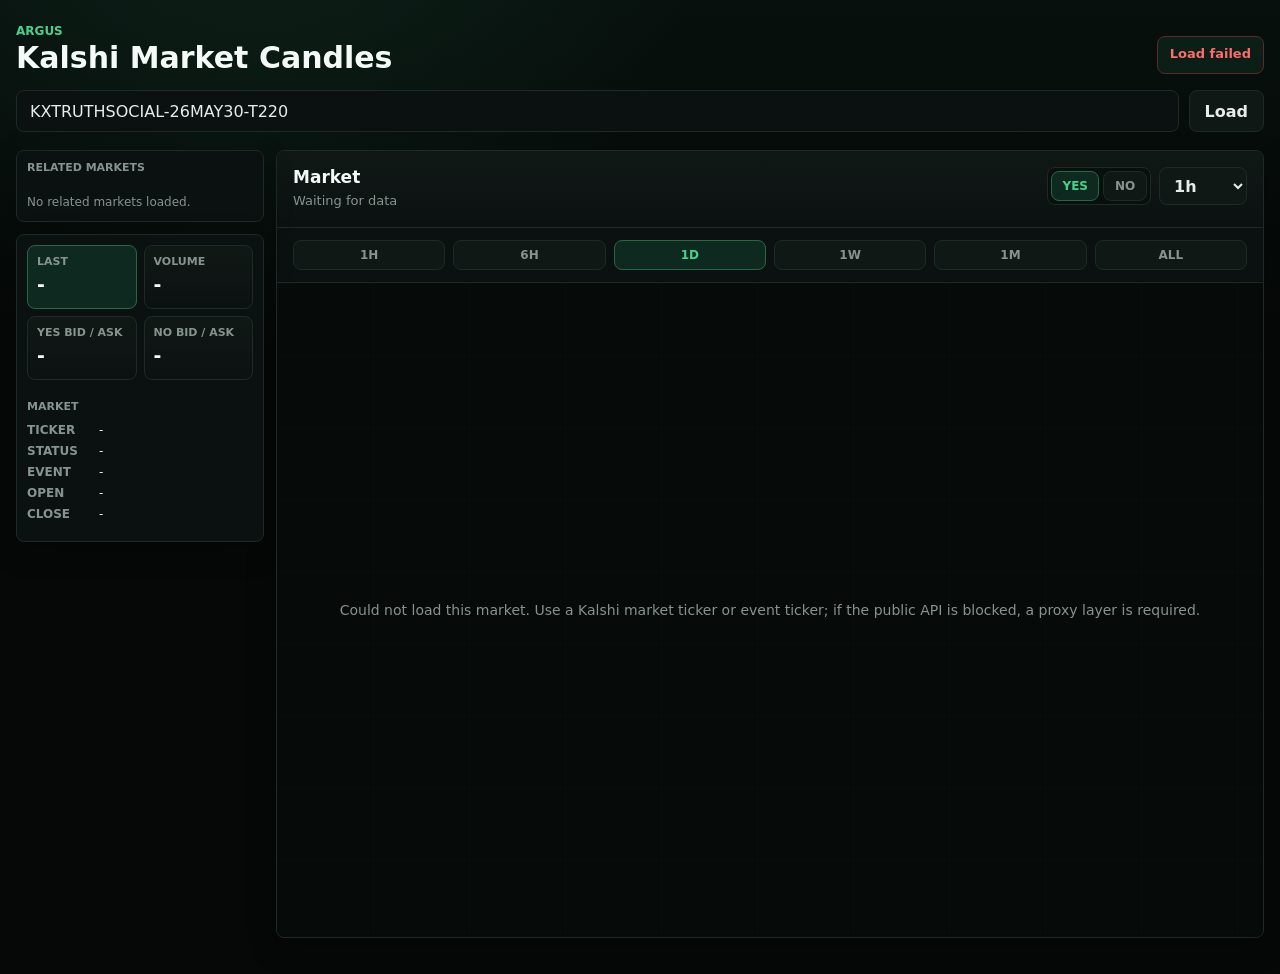
==== commit d1290fc6: "Move related markets to left rail" ====
--- a/site/Bernie/index.html
+++ b/site/Bernie/index.html
@@ -140,14 +140,16 @@
       .select:focus,
       .button:focus-visible,
       .seg-button:focus-visible,
-      .market-row:focus-visible {
+      .market-label:focus-visible,
+      .market-side:focus-visible {
         border-color: #286744;
         box-shadow: 0 0 0 3px rgba(73, 209, 139, 0.13);
       }
 
       .button,
       .seg-button,
-      .market-row {
+      .market-label,
+      .market-side {
         border: 1px solid var(--line);
         border-radius: 8px;
         background: var(--panel-strong);
@@ -162,14 +164,15 @@
 
       .button:hover,
       .seg-button:hover,
-      .market-row:hover {
+      .market-label:hover,
+      .market-side:hover {
         border-color: #286744;
       }
 
       .layout {
         display: grid;
-        grid-template-columns: minmax(0, 1fr) 350px;
-        gap: 18px;
+        grid-template-columns: 248px minmax(0, 1fr);
+        gap: 12px;
         align-items: start;
       }
 
@@ -324,19 +327,33 @@
 
       .side {
         display: grid;
-        gap: 18px;
+        gap: 12px;
+        max-height: calc(100vh - 164px);
+        position: sticky;
+        top: 16px;
+      }
+
+      .market-panel {
+        min-height: 0;
+        overflow: hidden;
+      }
+
+      .market-panel .side-section {
+        display: grid;
+        grid-template-rows: auto minmax(0, 1fr) auto;
+        max-height: calc(100vh - 164px);
       }
 
       .metric-grid {
         display: grid;
-        grid-template-columns: repeat(2, minmax(0, 1fr));
-        gap: 10px;
-        padding: 14px;
+        grid-template-columns: 1fr 1fr;
+        gap: 7px;
+        padding: 10px;
       }
 
       .metric {
-        min-height: 82px;
-        padding: 12px;
+        min-height: 64px;
+        padding: 9px;
         border: 1px solid var(--line);
         border-radius: 8px;
         background: linear-gradient(180deg, var(--panel-strong), var(--panel));
@@ -357,14 +374,14 @@
 
       .metric strong {
         display: block;
-        margin-top: 8px;
+        margin-top: 7px;
         color: #f4faf7;
-        font-size: 25px;
+        font-size: 19px;
         line-height: 1;
       }
 
       .side-section {
-        padding: 14px;
+        padding: 10px;
       }
 
       .side-section + .side-section {
@@ -373,14 +390,14 @@
 
       .meta-list {
         display: grid;
-        gap: 9px;
-        margin-top: 12px;
+        gap: 7px;
+        margin-top: 10px;
       }
 
       .meta-row {
         display: grid;
-        grid-template-columns: 104px minmax(0, 1fr);
-        gap: 12px;
+        grid-template-columns: 64px minmax(0, 1fr);
+        gap: 8px;
         align-items: start;
         font-size: 12px;
       }
@@ -399,9 +416,8 @@
 
       .market-list {
         display: grid;
-        gap: 7px;
-        max-height: 470px;
-        margin-top: 12px;
+        gap: 4px;
+        margin-top: 10px;
         overflow: auto;
         padding-right: 2px;
       }
@@ -409,38 +425,66 @@
       .market-row {
         display: grid;
         grid-template-columns: minmax(0, 1fr) auto;
-        gap: 8px;
+        gap: 4px;
+        align-items: center;
+        min-width: 0;
+      }
+
+      .market-row.active .market-label,
+      .market-row.active .market-side.active {
+        border-color: #286744;
+        background: var(--accent-soft);
+      }
+
+      .market-label {
+        display: grid;
+        grid-template-columns: minmax(0, 1fr) auto;
+        gap: 6px;
         align-items: center;
         width: 100%;
-        min-height: 42px;
-        padding: 8px 9px;
+        min-width: 0;
+        min-height: 30px;
+        padding: 5px 7px;
+        border-radius: 5px;
         text-align: left;
       }
 
-      .market-row.active {
-        border-color: #286744;
-        background: var(--accent-soft);
-      }
-
-      .market-row strong {
+      .market-name {
         display: block;
         overflow: hidden;
         color: #f4faf7;
-        font-size: 12px;
+        font-size: 11px;
+        font-weight: 900;
         line-height: 1.2;
         text-overflow: ellipsis;
+        text-transform: uppercase;
         white-space: nowrap;
-      }
-
-      .market-row small {
-        color: var(--muted);
-        font-size: 11px;
       }
 
       .market-price {
         color: var(--accent);
-        font-size: 12px;
+        font-size: 11px;
         font-weight: 900;
+      }
+
+      .market-actions {
+        display: inline-grid;
+        grid-template-columns: 26px 26px;
+        gap: 3px;
+      }
+
+      .market-side {
+        min-width: 26px;
+        min-height: 30px;
+        padding: 0;
+        border-radius: 5px;
+        color: var(--muted);
+        font-size: 10px;
+        font-weight: 900;
+      }
+
+      .market-side.active {
+        color: var(--accent);
       }
 
       .note {
@@ -457,6 +501,12 @@
 
         .side {
           grid-template-columns: 1fr;
+          max-height: none;
+          position: static;
+        }
+
+        .market-panel .side-section {
+          max-height: none;
         }
 
         .chart-wrap {
@@ -520,43 +570,15 @@
       </header>
 
       <section class="layout" aria-label="Market chart">
-        <div class="panel chart-panel">
-          <div class="chart-head">
-            <div>
-              <h2 id="chartTitle">Market</h2>
-              <p id="chartSubTitle" class="market-title">Waiting for data</p>
-            </div>
-            <div class="controls">
-              <div class="seg" aria-label="Price side">
-                <button class="seg-button active" type="button" data-side="YES">YES</button>
-                <button class="seg-button" type="button" data-side="NO">NO</button>
-              </div>
-              <select id="intervalSelect" class="select" aria-label="Candle interval">
-                <option value="1">1m</option>
-                <option value="60" selected>1h</option>
-                <option value="1440">1d</option>
-              </select>
+        <aside class="side">
+          <div class="panel market-panel">
+            <div class="side-section">
+              <h3>Related Markets</h3>
+              <div id="marketList" class="market-list"></div>
             </div>
           </div>
 
-          <div class="range-row" aria-label="Chart range">
-            <button class="seg-button" type="button" data-range="1H">1H</button>
-            <button class="seg-button" type="button" data-range="6H">6H</button>
-            <button class="seg-button active" type="button" data-range="1D">1D</button>
-            <button class="seg-button" type="button" data-range="1W">1W</button>
-            <button class="seg-button" type="button" data-range="1M">1M</button>
-            <button class="seg-button" type="button" data-range="ALL">ALL</button>
-          </div>
-
-          <div class="chart-wrap" id="chartWrap">
-            <canvas id="chart"></canvas>
-            <div id="empty" class="empty"></div>
-            <div id="tooltip" class="tooltip"></div>
-          </div>
-        </div>
-
-        <aside class="side">
-          <div class="panel">
+          <div class="panel detail-panel">
             <div class="metric-grid">
               <div class="metric primary">
                 <span>Last</span>
@@ -584,17 +606,45 @@
                 <div class="meta-row"><span>Open</span><span id="metaOpen">-</span></div>
                 <div class="meta-row"><span>Close</span><span id="metaClose">-</span></div>
               </div>
-            </div>
-          </div>
-
-          <div class="panel">
-            <div class="side-section">
-              <h3>Related Markets</h3>
-              <div id="marketList" class="market-list"></div>
               <p id="sourceNote" class="note"></p>
             </div>
           </div>
         </aside>
+
+        <div class="panel chart-panel">
+          <div class="chart-head">
+            <div>
+              <h2 id="chartTitle">Market</h2>
+              <p id="chartSubTitle" class="market-title">Waiting for data</p>
+            </div>
+            <div class="controls">
+              <div class="seg" aria-label="Price side">
+                <button class="seg-button active" type="button" data-side="YES">YES</button>
+                <button class="seg-button" type="button" data-side="NO">NO</button>
+              </div>
+              <select id="intervalSelect" class="select" aria-label="Candle interval">
+                <option value="1">1m</option>
+                <option value="60" selected>1h</option>
+                <option value="1440">1d</option>
+              </select>
+            </div>
+          </div>
+
+          <div class="range-row" aria-label="Chart range">
+            <button class="seg-button" type="button" data-range="1H">1H</button>
+            <button class="seg-button" type="button" data-range="6H">6H</button>
+            <button class="seg-button active" type="button" data-range="1D">1D</button>
+            <button class="seg-button" type="button" data-range="1W">1W</button>
+            <button class="seg-button" type="button" data-range="1M">1M</button>
+            <button class="seg-button" type="button" data-range="ALL">ALL</button>
+          </div>
+
+          <div class="chart-wrap" id="chartWrap">
+            <canvas id="chart"></canvas>
+            <div id="empty" class="empty"></div>
+            <div id="tooltip" class="tooltip"></div>
+          </div>
+        </div>
       </section>
     </main>
 
@@ -1018,27 +1068,46 @@
         }
 
         for (const market of markets) {
-          const button = document.createElement("button");
-          button.type = "button";
-          button.className = `market-row${market.ticker === state.market?.ticker ? " active" : ""}`;
-          button.innerHTML = `
-            <span>
-              <strong>${escapeHtml(marketLabel(market))}</strong>
-              <small>${escapeHtml(market.ticker || "")}</small>
+          const row = document.createElement("div");
+          row.className = `market-row${market.ticker === state.market?.ticker ? " active" : ""}`;
+          row.innerHTML = `
+            <button class="market-label" type="button">
+              <span class="market-name">${escapeHtml(marketLabel(market))}</span>
+              <span class="market-price">${moneyCents(market.last_price_dollars)}</span>
+            </button>
+            <span class="market-actions">
+              <button class="market-side${market.ticker === state.market?.ticker && state.side === "YES" ? " active" : ""}" type="button" data-market-side="YES">Y</button>
+              <button class="market-side${market.ticker === state.market?.ticker && state.side === "NO" ? " active" : ""}" type="button" data-market-side="NO">N</button>
             </span>
-            <span class="market-price">${moneyCents(market.last_price_dollars)}</span>
           `;
-          button.addEventListener("click", async () => {
-            state.market = market;
-            state.input = market.ticker;
-            el.input.value = market.ticker;
-            updateUrl(market.ticker);
-            setStatus("Loading...");
-            await loadCandles();
-            renderAll();
-            setStatus(`${state.plottedCandles.length} candles`);
+          row.querySelector(".market-label").addEventListener("click", () => {
+            selectMarket(market);
           });
-          el.marketList.append(button);
+          row.querySelectorAll("[data-market-side]").forEach((button) => {
+            button.addEventListener("click", () => {
+              selectMarket(market, button.dataset.marketSide);
+            });
+          });
+          el.marketList.append(row);
+        }
+      }
+
+      async function selectMarket(market, side = state.side) {
+        state.market = market;
+        state.side = side;
+        state.input = market.ticker;
+        el.input.value = market.ticker;
+        updateUrl(market.ticker);
+        updateSideButtons();
+        setStatus("Loading...");
+        try {
+          await loadCandles();
+          renderAll();
+          setStatus(`${state.plottedCandles.length} candles`);
+        } catch (error) {
+          console.error(error);
+          setStatus("Load failed", "bad");
+          showEmpty("Could not load candles for this market.");
         }
       }
 
